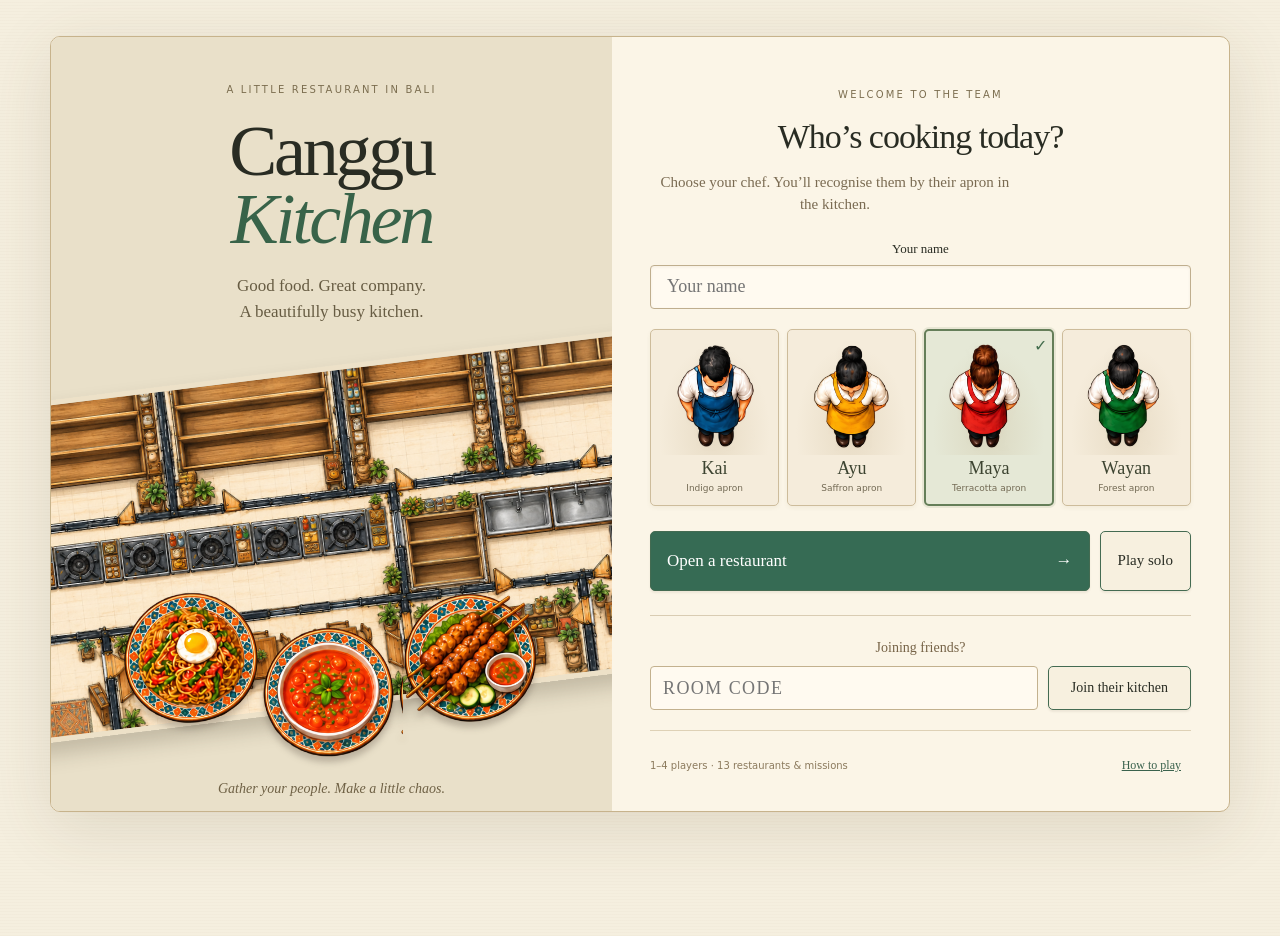
==== index.html @ b3bace04 "Fix meal feedback, mission rules, and readable iPad standing spaces" ====
<!doctype html>
<html lang="en">
<head>
<meta charset="utf-8">
<meta name="viewport" content="width=device-width, initial-scale=1, viewport-fit=cover, ">
<meta name="apple-mobile-web-app-capable" content="yes">
<meta name="apple-mobile-web-app-status-bar-style" content="black-translucent">
<meta name="theme-color" content="#1D2A44">
<title>Canggu Kitchen · Ink & Linen</title>
<link rel="preconnect" href="https://fonts.googleapis.com">
<link rel="preconnect" href="https://fonts.gstatic.com" crossorigin>

<link rel="icon" href="data:image/svg+xml,<svg xmlns='http://www.w3.org/2000/svg' viewBox='0 0 100 100'><text y='.9em' font-size='90'>🍳</text></svg>">
<style>
:root {
  --tile: #CFE6DE;
  --grout: #E8F4EF;
  --ink: #1D2A44;
  --ink-2: #4A5874;
  --paper: #FFFCF2;
  --counter: #F7FAF9;
  --steel: #A9BAC4;
  --heat: #FF5533;
  --ok: #1F9D63;
  --bad: #D93A3A;
  --lift: 0 3px 0 rgba(29, 42, 68, .22);
  color-scheme: light;
}
* { box-sizing: border-box; -webkit-tap-highlight-color: transparent; }
html, body { margin: 0; height: 100%; }
body {
  font-family: 'Fredoka', ui-rounded, 'SF Pro Rounded', system-ui, sans-serif;
  color: var(--ink);
  background-color: var(--tile);
  background-image:
    linear-gradient(var(--grout) 2px, transparent 2px),
    linear-gradient(90deg, var(--grout) 2px, transparent 2px);
  background-size: 56px 56px;
  -webkit-user-select: none; user-select: none;
  touch-action: manipulation;
  overscroll-behavior: none;
}
button { font: inherit; color: inherit; touch-action: manipulation; cursor: pointer; }
button:disabled { cursor: default; }
button:focus-visible, input:focus-visible { outline: 3px solid var(--heat); outline-offset: 2px; }
input { font: inherit; -webkit-user-select: text; user-select: text; }
h1, h2, h3 { margin: 0; font-weight: 600; }

/* ---------- shared ---------- */
.logo { font-size: clamp(44px, 8vw, 84px); font-weight: 700; letter-spacing: -.02em; line-height: 1; color: var(--ink); text-shadow: 0 4px 0 #fff; }
.logo span { color: var(--heat); }
.logo.small { font-size: 40px; }
.sub { color: var(--ink-2); margin: 8px 0 0; font-size: 18px; }
.card { background: var(--paper); border: 2.5px solid var(--ink); border-radius: 18px; box-shadow: 0 6px 0 var(--ink); padding: 24px; }
.btn { display: inline-flex; align-items: center; justify-content: center; gap: 8px; min-height: 48px; padding: 0 22px; border: 2.5px solid var(--ink); border-radius: 999px; background: var(--heat); color: #fff; font-weight: 600; font-size: 18px; box-shadow: var(--lift); }
.btn:active { transform: translateY(2px); box-shadow: none; }
.btn.big { min-height: 60px; font-size: 22px; padding: 0 30px; }
.btn.ghost { background: #fff; color: var(--ink); }
.btn:disabled { opacity: .45; }
.link { background: none; border: 0; color: var(--ink-2); text-decoration: underline; font-size: 17px; padding: 10px; }
.note { color: var(--ink-2); }
.dot { display: inline-block; width: 14px; height: 14px; border-radius: 50%; border: 2px solid var(--ink); vertical-align: -1px; margin-right: 8px; }

/* ---------- home & lobby ---------- */
.home, .lobby { max-width: 860px; margin: 0 auto; padding: 48px 20px; text-align: center; }
.homecard { margin-top: 28px; text-align: left; }
.fld { display: block; font-weight: 600; margin-bottom: 18px; font-size: 18px; }
.fld input { display: block; width: 100%; margin-top: 8px; font-size: 22px; padding: 12px 16px; border: 2.5px solid var(--ink); border-radius: 12px; background: #fff; }
.colors { display: flex; gap: 14px; margin-top: 8px; }
.cbtn { width: 52px; height: 52px; border-radius: 50%; border: 3px solid var(--ink); background: var(--c); box-shadow: var(--lift); }
.cbtn.on { outline: 4px solid var(--c); outline-offset: 4px; }
.split { display: grid; grid-template-columns: 1fr 1fr; gap: 24px; margin-top: 6px; }
.half { display: flex; flex-direction: column; gap: 12px; align-items: flex-start; padding: 18px; border-radius: 14px; background: var(--counter); border: 2px dashed var(--steel); }
.half p { margin: 0; color: var(--ink-2); }
.codein { width: 100%; font-size: 28px; letter-spacing: .08em; padding: 10px 14px; border: 2.5px solid var(--ink); border-radius: 12px; text-transform: uppercase; font-weight: 600; }
.lobby .card { margin-top: 20px; text-align: left; }
.lobby h2 { margin: 22px 0 10px; font-size: 22px; }
.roomcode { font-size: clamp(56px, 11vw, 96px); font-weight: 700; letter-spacing: .06em; text-align: center; color: var(--heat); line-height: 1.1; margin: 4px 0 6px; }
.plist { list-style: none; padding: 0; margin: 0; display: grid; gap: 8px; }
.plist li { display: flex; align-items: center; font-size: 22px; padding: 10px 14px; background: #fff; border: 2px solid var(--ink); border-radius: 12px; }
.plist em { margin-left: 10px; font-style: normal; color: var(--ink-2); font-size: 16px; }
.plist em.on { color: var(--ok); }
.plist em.off { color: var(--bad); }
h2 small, h2 .extra { font-size: 14px; font-weight: 500; color: var(--ink-2); margin-left: 6px; }
.plist .x { margin-left: auto; background: none; border: 0; font-size: 22px; padding: 4px 10px; }
.setrow { display: flex; align-items: center; gap: 14px; margin: 10px 0; flex-wrap: wrap; }
.setrow > span { width: 130px; font-weight: 600; }
.seg { display: inline-flex; border: 2.5px solid var(--ink); border-radius: 999px; overflow: hidden; background: #fff; flex-wrap: wrap; }
.seg button { border: 0; background: none; padding: 10px 16px; font-size: 17px; min-height: 44px; }
.seg button + button { border-left: 2px solid var(--ink); }
.seg button.on { background: var(--ink); color: #fff; }
.seg button:disabled { color: var(--ink); }
.seg button.on:disabled { color: #fff; }
.lobby .btn.big { margin-top: 24px; width: 100%; }
.lobbylinks { display: flex; justify-content: center; gap: 12px; margin-top: 10px; }

/* ---------- game layout ---------- */
.game { height: 100vh; height: 100dvh; display: flex; flex-direction: column; }
.bar { display: flex; align-items: center; gap: 14px; padding: 8px 14px; background: var(--ink); color: #fff; flex: none; }
.brand { font-weight: 700; font-size: 22px; white-space: nowrap; }
.brand span { color: var(--heat); }
.brand small { font-weight: 500; font-size: 14px; opacity: .7; margin-left: 6px; letter-spacing: .05em; }
.clock { font-size: 34px; font-weight: 700; font-variant-numeric: tabular-nums; min-width: 96px; text-align: center; background: var(--paper); color: var(--ink); border-radius: 10px; padding: 0 12px; line-height: 44px; }
.clock.hurry { background: var(--heat); color: #fff; }
.who { display: flex; gap: 8px; flex: 1; flex-wrap: wrap; }
.pchip { --p: 0; padding: 4px 12px 4px 10px; border-radius: 999px; font-weight: 600; font-size: 16px; background: linear-gradient(90deg, var(--c) calc(var(--p) * 100%), rgba(255,255,255,.14) 0); border: 2px solid var(--c); }
.net { font-size: 14px; }
.net.bad { background: var(--bad); padding: 4px 10px; border-radius: 8px; }
.menu-b { background: none; border: 2px solid rgba(255,255,255,.5); color: #fff; border-radius: 10px; width: 46px; height: 42px; font-size: 22px; }

.main { flex: 1; min-height: 0; display: grid; grid-template-columns: minmax(0, 1.5fr) minmax(330px, 1fr); gap: 12px; padding: 12px; }
.board { display: grid; grid-template-columns: 1fr 1fr 1fr; grid-template-rows: auto auto auto; gap: 10px; align-content: start; overflow: auto; }
.area { background: var(--counter); border: 2.5px solid var(--ink); border-radius: 14px; padding: 8px 10px 10px; box-shadow: var(--lift); min-width: 0; }
.area h3 { font-size: 16px; margin-bottom: 6px; color: var(--ink-2); font-weight: 600; }
.area h3 small { font-weight: 400; }
.area.active { background: #FFF1D6; border-color: var(--heat); }
.reception { grid-area: rec; }
.dining { grid-area: din; display: flex; flex-direction: column; }
.st1 { grid-area: st1; } .st2 { grid-area: st2; }
.stove { grid-area: stove; } .cupboard { grid-area: cup; }
.area.green { grid-area: green; } .area.sink { grid-area: sink; }
.board.scen-1 { grid-template-areas: "rec din din" "st1 din din" "st2 stove cup"; }
.board.scen-2 { grid-template-areas: "rec din din" "green din din" "st1 st2 stove" "cup cup stove"; }
.board.scen-3 { grid-template-areas: "rec din din" "green din din" "st1 st2 stove" "sink cup cup"; }

/* action spaces: the sand timers */
.spots { display: flex; flex-wrap: wrap; gap: 8px; }
.spot { --p: 0; position: relative; width: 58px; height: 58px; border-radius: 50%; border: 3px dashed var(--steel); background: #fff; display: grid; place-items: center; font-size: 24px; padding: 0; }
.spot:active { transform: scale(.94); }
.spot.taken { border: 3px solid var(--ink); background: conic-gradient(var(--c) calc(var(--p) * 360deg), color-mix(in srgb, var(--c) 25%, #fff) 0); }
.spot.taken .ini { position: relative; z-index: 1; width: 34px; height: 34px; border-radius: 50%; background: #fff; display: grid; place-items: center; font-weight: 700; font-size: 18px; color: var(--ink); }
.spot .sec { position: absolute; bottom: -4px; right: -6px; font-style: normal; font-size: 13px; font-weight: 700; background: var(--ink); color: #fff; border-radius: 8px; padding: 0 5px; min-width: 20px; }
.spot .sec:empty { display: none; }
.spot.taken.expired { background: color-mix(in srgb, var(--c) 30%, #fff); }
.spot.mine.expired { animation: nudge 1.4s ease-in-out infinite; }
@keyframes nudge { 50% { box-shadow: 0 0 0 6px color-mix(in srgb, var(--c) 45%, transparent); } }

.queue { display: flex; align-items: center; gap: 18px; margin-top: 10px; }
.queue p { margin: 0; font-size: 15px; color: var(--ink-2); }
.stack { width: 40px; height: 52px; border-radius: 6px; background: var(--heat); border: 2px solid var(--ink); box-shadow: calc(var(--n) * 2px) calc(var(--n) * 2px) 0 #fff, calc(var(--n) * 2px + 2px) calc(var(--n) * 2px + 2px) 0 var(--ink); flex: none; }

/* seats & order tickets */
.seats { display: grid; grid-template-columns: repeat(3, 1fr); gap: 8px; flex: 1; margin-bottom: 10px; }
.seat { min-height: 92px; border-radius: 8px; border: 2px dashed var(--steel); background: transparent; }
.seat.reserved { display: grid; place-items: center; color: var(--steel); font-weight: 600; background: repeating-linear-gradient(-45deg, transparent 0 8px, rgba(169,186,196,.18) 8px 16px); }
.seat.guest { border: 2px solid var(--ink); background: var(--paper); display: flex; flex-direction: column; align-items: flex-start; padding: 8px; text-align: left; box-shadow: var(--lift); }
.seat.guest.glow { border-color: var(--heat); box-shadow: 0 0 0 4px rgba(255,85,51,.35), var(--lift); }
.mt-e { font-size: 26px; line-height: 1; }
.mt-n { font-weight: 600; font-size: 15px; line-height: 1.15; margin: 3px 0 4px; }
.mt-r { display: flex; align-items: center; gap: 6px; flex-wrap: wrap; font-size: 15px; }
.pl { display: inline-grid; place-items: center; border-radius: 50%; border: 2px solid var(--ink); background: #fff; font-weight: 700; font-size: 11px; color: var(--ink); box-shadow: inset 0 0 0 3px #E4ECEF; flex: none; }
.pl-S { width: 22px; height: 22px; } .pl-M { width: 27px; height: 27px; } .pl-L { width: 32px; height: 32px; } .pl-XL { width: 37px; height: 37px; }
.pl.big.pl-S { width: 30px; height: 30px; } .pl.big.pl-M { width: 38px; height: 38px; } .pl.big.pl-L { width: 46px; height: 46px; } .pl.big.pl-XL { width: 54px; height: 54px; }
.pl.big { font-size: 14px; }
.pot { display: inline-flex; align-items: center; gap: 1px; font-size: 15px; }
.pot b { font-size: 15px; }

/* storage, stove, cupboard */
.ings { display: grid; grid-template-columns: repeat(3, 1fr); gap: 6px; margin-top: 8px; }
.ing { display: flex; align-items: center; justify-content: center; gap: 4px; min-height: 46px; border-radius: 10px; border: 2px solid var(--ink); background: #fff; font-size: 22px; padding: 0 4px; }
.ing b { font-size: 16px; }
.ing:disabled { opacity: .35; }
.ing.glow { background: #FFE2B8; box-shadow: var(--lift); }
.ing:active:not(:disabled) { transform: translateY(2px); }
.plates { display: flex; flex-wrap: wrap; gap: 6px; align-items: flex-end; }
.pbtn { display: flex; flex-direction: column; align-items: center; gap: 2px; background: none; border: 2px solid transparent; border-radius: 10px; padding: 4px 6px; }
.pbtn b { font-size: 14px; }
.pbtn:disabled { opacity: .35; }
.pbtn.glow { border-color: var(--heat); background: #FFE2B8; }

/* my kitchen */
.kitchen { display: flex; flex-direction: column; gap: 10px; min-height: 0; overflow: auto; }
.me { display: flex; gap: 12px; align-items: center; background: var(--ink); color: #fff; border-radius: 14px; padding: 10px 12px; flex: none; }
.glass { --p: 0; position: relative; width: 66px; height: 66px; border-radius: 50%; flex: none; border: 3px solid #fff; background: conic-gradient(var(--c) calc(var(--p) * 360deg), rgba(255,255,255,.12) 0); display: grid; place-items: center; }
.glass .hg { font-size: 28px; }
.glass .sec { position: absolute; bottom: -6px; right: -6px; font-style: normal; font-weight: 700; background: var(--heat); border-radius: 10px; padding: 0 6px; font-size: 15px; }
.glass .sec:empty { display: none; }
.glass.free, .glass.expired { background: var(--c); }
.prompt { flex: 1; display: flex; align-items: center; gap: 10px; }
.prompt p { margin: 0; font-size: 17px; line-height: 1.3; flex: 1; }
.prompt .btn { flex: none; }
.mytks { display: grid; grid-template-columns: repeat(auto-fill, minmax(190px, 1fr)); gap: 10px; }
.empty-k { margin: 0; padding: 16px; border: 2px dashed var(--ink-2); border-radius: 12px; color: var(--ink-2); background: rgba(255,255,255,.5); font-size: 17px; grid-column: 1 / -1; }
.ticket { position: relative; background: var(--paper); border: 2px solid var(--ink); border-radius: 4px 4px 10px 10px; padding: 12px 10px 10px; box-shadow: var(--lift); }
.ticket::before { content: ''; position: absolute; left: -2px; right: -2px; top: -2px; height: 8px; background: radial-gradient(circle at 6px 0, var(--tile) 5px, transparent 5.5px) 0 0 / 12px 8px repeat-x; }
.ticket.sel { border-color: var(--heat); box-shadow: 0 0 0 3px rgba(255,85,51,.4), var(--lift); }
.ticket.cookable { border-color: var(--heat); }
.tk-head { display: flex; align-items: center; gap: 6px; }
.tk-e { font-size: 28px; line-height: 1; }
.tk-n { font-weight: 600; font-size: 17px; line-height: 1.1; }
.tk-tag { margin-left: auto; font-size: 12px; background: var(--heat); color: #fff; border-radius: 6px; padding: 1px 6px; }
.tk-need { display: flex; align-items: center; gap: 8px; margin: 8px 0; padding-bottom: 8px; border-bottom: 2px dotted var(--steel); font-size: 18px; }
.tk-plate { display: flex; align-items: center; gap: 8px; min-height: 56px; }
.noplate { font-size: 14px; color: var(--ink-2); border: 2px dashed var(--steel); border-radius: 999px; padding: 6px 10px; }
.chips { display: flex; flex-wrap: wrap; gap: 4px; }
.chip { display: inline-grid; place-items: center; width: 38px; height: 38px; border-radius: 10px; border: 2px solid var(--ink); background: #fff; font-size: 20px; padding: 0; }
.chip.armed { background: var(--bad); border-color: var(--bad); animation: wiggle .4s ease-in-out infinite; }
@keyframes wiggle { 25% { transform: rotate(-8deg); } 75% { transform: rotate(8deg); } }
.tk-cook { display: flex; flex-wrap: wrap; align-items: center; gap: 8px; margin-top: 8px; }
.cells { display: inline-flex; gap: 3px; }
.cells i { width: 18px; height: 18px; border-radius: 4px; border: 2px solid var(--steel); background: #fff; }
.cells i.goal { border-color: var(--ink); }
.cells i.on { background: var(--heat); border-color: var(--ink); }
.cells i.over { background: var(--bad); }
.ct { font-size: 14px; color: var(--ink-2); }
.cookbtn { width: 100%; margin-top: 10px; min-height: 48px; }
.others { display: flex; flex-direction: column; gap: 8px; margin-top: auto; }
.other { border-left: 6px solid var(--c); background: rgba(255,255,255,.55); border-radius: 10px; padding: 8px 10px; }
.oname { font-weight: 600; font-size: 16px; margin-bottom: 6px; }
.oname small { font-weight: 400; color: var(--ink-2); }
.otks { display: flex; gap: 6px; overflow-x: auto; }
.otks .ticket { min-width: 150px; padding: 8px; transform: none; font-size: 90%; }
.otks .ticket .tk-plate { min-height: 36px; }
.otks .ticket .tk-e { font-size: 20px; }
.otks .ticket .tk-n { font-size: 14px; }
.otks .ticket .chip { width: 28px; height: 28px; font-size: 15px; }
.none { color: var(--ink-2); font-size: 14px; }

/* overlays */
.sheet { position: fixed; inset: 0; background: rgba(29,42,68,.55); display: grid; place-items: center; padding: 20px; z-index: 20; overflow: auto; }
.sheet .card { max-width: 760px; width: 100%; }
.sheet h2 { font-size: 28px; margin-bottom: 10px; }
.sheet p { font-size: 18px; line-height: 1.45; }
.readysheet { background: rgba(29,42,68,.35); place-items: end center; }
.readysheet .card { display: flex; flex-direction: column; align-items: flex-start; gap: 6px; }
.help ul { padding-left: 0; list-style: none; font-size: 17px; line-height: 1.45; }
.help li { margin: 8px 0; }
.menu { max-width: 380px !important; display: flex; flex-direction: column; gap: 10px; }
.results.won h2 { color: var(--ok); }
.results.lost h2 { color: var(--bad); }
.rgrid { display: grid; grid-template-columns: repeat(auto-fit, minmax(200px, 1fr)); gap: 12px; margin: 16px 0; }
.rcol { border-top: 6px solid var(--c); background: #fff; border-radius: 10px; padding: 10px; border-left: 2px solid var(--ink); border-right: 2px solid var(--ink); border-bottom: 2px solid var(--ink); }
.rcol h3 { font-size: 19px; display: flex; align-items: center; margin-bottom: 8px; }
.rcol h3 span { margin-left: auto; font-size: 16px; color: var(--ink-2); }
.rrow { display: flex; gap: 8px; align-items: center; padding: 6px 0; border-top: 1px dotted var(--steel); }
.rrow .re { font-size: 24px; }
.rrow div { flex: 1; display: flex; flex-direction: column; }
.rrow small { color: var(--ink-2); font-size: 13px; }
.rrow .mark { font-size: 22px; font-weight: 700; }
.rrow.ok .mark { color: var(--ok); }
.rrow.bad .mark { color: var(--bad); }
.acts { margin: 8px 0 0; font-size: 14px !important; color: var(--ink-2); }
.rbtns { display: flex; flex-wrap: wrap; gap: 10px; align-items: center; }
.countdown { position: fixed; inset: 0; display: none; place-items: center; font-size: 220px; font-weight: 700; color: #fff; text-shadow: 0 8px 0 var(--ink); background: rgba(255,85,51,.75); z-index: 30; pointer-events: none; }
.countdown.on { display: grid; }
.phase-ready .main, .phase-results .main { filter: saturate(.85); }

#toast { position: fixed; left: 50%; top: 70px; transform: translate(-50%, -20px); opacity: 0; background: var(--ink); color: #fff; padding: 12px 20px; border-radius: 14px; font-size: 18px; font-weight: 500; z-index: 50; transition: opacity .2s, transform .2s; pointer-events: none; max-width: 90vw; text-align: center; }
#toast.show { opacity: 1; transform: translate(-50%, 0); }
#toast.err { background: var(--bad); }

/* portrait iPad / phone */
@media (orientation: portrait), (max-width: 900px) {
  .game { height: auto; min-height: 100dvh; }
  .main { grid-template-columns: 1fr; }
  .kitchen { overflow: visible; }
  .split { grid-template-columns: 1fr; }
}
@media (max-width: 640px) {
  .board { grid-template-columns: 1fr 1fr; }
  .board.scen-1 { grid-template-areas: "rec st1" "din din" "st2 stove" "cup cup"; }
  .board.scen-2 { grid-template-areas: "rec green" "din din" "st1 st2" "stove cup"; }
  .board.scen-3 { grid-template-areas: "rec green" "din din" "st1 st2" "stove cup" "sink sink"; }
  .who { display: none; }
  .brand small { display: none; }
}
@media (prefers-reduced-motion: reduce) {
  .spot.mine.expired, .chip.armed { animation: none; }
  #toast { transition: none; }
}

/* ---------- kid-friendly helpers ---------- */
.hint { display: block; margin-top: 4px; color: #FFD27A; font-size: 15px; }
.ni { display: inline-block; position: relative; }
.ni.got::after { content: '✓'; position: absolute; right: -4px; bottom: -6px; font-size: 11px; font-weight: 700; color: #fff; background: var(--ok); border-radius: 50%; width: 14px; height: 14px; line-height: 14px; text-align: center; }
.pl.got { background: #DDF3E7; box-shadow: inset 0 0 0 3px #B5E2C9; }
.glass.go { animation: ready 1.2s ease-in-out infinite; }
@keyframes ready { 50% { box-shadow: 0 0 0 8px rgba(255,255,255,.35); } }
@media (prefers-reduced-motion: reduce) { .glass.go { animation: none; } }

/* Safari's tab bar leaves ~740 px in landscape: tighten the board */
@media (orientation: landscape) and (max-height: 780px) {
  .bar { padding: 6px 12px; }
  .clock { font-size: 30px; line-height: 40px; }
  .main { gap: 10px; padding: 8px 10px; }
  .board { gap: 8px; }
  .area { padding: 6px 8px 8px; }
  .area h3 { font-size: 15px; margin-bottom: 4px; }
  .spot { width: 52px; height: 52px; font-size: 21px; }
  .spot.taken .ini { width: 30px; height: 30px; font-size: 16px; }
  .ing { min-height: 40px; font-size: 20px; }
  .ings { margin-top: 6px; gap: 5px; }
  .seat { min-height: 84px; }
  .queue { margin-top: 6px; }
  .stack { width: 34px; height: 44px; }
  .glass { width: 58px; height: 58px; }
}

/* ---------- scenarios 2 & 3 ---------- */
.rc { display: flex; align-items: center; gap: 14px; flex-wrap: wrap; }
.rc .queue { margin-top: 0; }
.gh { display: flex; flex-direction: column; gap: 6px; }
.spices { display: grid; grid-template-columns: repeat(5, 1fr); gap: 4px; }
.ing.spice { min-height: 40px; font-size: 18px; flex-direction: column; gap: 0; padding: 2px; }
.ing.spice b { font-size: 13px; line-height: 1; }
.sink .plates { gap: 2px; }
.pl.dirtyp { background: #E9DCC4; box-shadow: inset 0 0 0 3px #CBB58F; }
.pbtn.dirty b { color: #8A6A35; }
.goalchip { display: flex; align-items: baseline; gap: 6px; background: rgba(255,255,255,.12); border-radius: 10px; padding: 4px 10px; font-size: 18px; white-space: nowrap; }
.goalchip b { font-size: 24px; }
.goalchip small { font-size: 14px; opacity: .8; }
.coin { font-size: 13px; font-weight: 600; margin-left: 4px; white-space: nowrap; }
.tk-head .coin { margin-left: auto; }
.tk-head .coin + .tk-tag { margin-left: 6px; }
.mt-e .coin { vertical-align: 4px; }
.ni.sp { margin-left: 2px; }
.chip.spc { background: #EEF7EA; }
.bin { margin-left: auto; background: #fff; border: 2px solid var(--ink-2); border-radius: 10px; min-width: 40px; height: 36px; font-size: 16px; padding: 0 8px; }
.bin.armed { background: var(--bad); border-color: var(--bad); color: #fff; font-size: 13px; font-weight: 600; }
.glasses { display: flex; gap: 8px; flex: none; }
.glasses.n2 .glass { width: 54px; height: 54px; }
.glasses.n2 .glass .hg { font-size: 22px; }
.scens { display: grid; gap: 8px; }
.scen { text-align: left; background: #fff; border: 2.5px solid var(--ink); border-radius: 12px; padding: 10px 14px; display: flex; flex-direction: column; gap: 2px; }
.scen b { font-size: 19px; font-weight: 600; }
.scen small { color: var(--ink-2); font-size: 15px; }
.scen.on { background: var(--ink); color: #fff; }
.scen.on small { color: #DCE3EE; }
.scen:disabled { color: var(--ink); }
.scen.on:disabled { color: #fff; }
.scen .won { color: var(--ok); }
.scen.on .won { color: #7EE2AE; }
.money { font-size: 17px !important; margin: 8px 0 0; }
@media (orientation: landscape) and (max-height: 780px) {
  .goalchip b { font-size: 20px; }
  .ing.spice { min-height: 36px; }
}

/* compact cards and area headers (fits Safari's landscape height with all rooms) */
.ahead { display: flex; align-items: center; justify-content: space-between; gap: 6px; margin-bottom: 6px; }
.ahead h3 { margin: 0; }
.ahead .spots { flex-wrap: nowrap; gap: 6px; }
.seat { min-height: 70px; }
.seat.guest { padding: 6px 7px; gap: 4px; }
.mt-top { display: flex; align-items: center; gap: 5px; width: 100%; min-width: 0; }
.mt-top .mt-e { font-size: 22px; flex: none; }
.mt-top .mt-n { margin: 0; font-size: 14px; line-height: 1.1; flex: 1; min-width: 0; }
.mt-top .coin { margin-left: auto; flex: none; }
.mt-r { gap: 4px; font-size: 13px; }
.mt-i { letter-spacing: -1px; }
.green .spices { margin-top: 0; }
.sink .plates { align-items: center; }
@media (orientation: landscape) and (max-height: 780px) {
  .ahead .spot { width: 46px; height: 46px; font-size: 19px; }
  .ahead .spot.taken .ini { width: 27px; height: 27px; font-size: 15px; }
  .seat { min-height: 66px; }
}

/* ---------- restaurants 4 & 5: van, storage 3, shifts ---------- */
.st3 { grid-area: st3; }
.area.van { grid-area: van; }
.board.scen-4 { grid-template-areas: "rec din din" "green din din" "st1 st2 stove" "sink cup cup"; }
.board.scen-5 { grid-template-areas: "rec din din" "green din din" "st1 st2 st3" "stove sink cup"; }
.st3 .ings { grid-template-columns: repeat(2, 1fr); }
.vanrow { display: flex; align-items: center; gap: 8px; flex-wrap: wrap; }
.vanbtn { display: flex; align-items: center; gap: 6px; border: 2.5px solid var(--ink); border-radius: 12px; background: #fff; padding: 4px 10px; font-size: 24px; box-shadow: var(--lift); min-height: 46px; }
.vanbtn span { display: flex; flex-direction: column; font-size: 15px; font-weight: 600; text-align: left; line-height: 1.1; }
.vanbtn small { font-weight: 400; font-size: 12px; color: var(--ink-2); }
.vanbtn:disabled { opacity: .45; }
.vanbtn:active:not(:disabled) { transform: translateY(2px); box-shadow: none; }
.vts { display: flex; gap: 4px; flex-wrap: wrap; }
.vt { --p: 0; position: relative; width: 34px; height: 34px; border-radius: 50%; border: 2px solid var(--ink); display: grid; place-items: center; background: conic-gradient(var(--c) calc(var(--p) * 360deg), color-mix(in srgb, var(--c) 25%, #fff) 0); }
.vt .ini { width: 22px; height: 22px; border-radius: 50%; background: #fff; display: grid; place-items: center; font-size: 12px; font-weight: 700; }
.vt .sec { position: absolute; bottom: -5px; right: -6px; font-style: normal; font-size: 11px; font-weight: 700; background: var(--ink); color: #fff; border-radius: 6px; padding: 0 3px; }
.vt .sec:empty { display: none; }
.shiftchip b { font-size: 20px; }
.shop { max-width: 640px !important; }
.shop h3 { font-size: 18px; margin: 14px 0 6px; }
.shoprow { display: flex; flex-wrap: wrap; gap: 8px; }
.sbtn { display: flex; flex-direction: column; align-items: center; min-width: 64px; min-height: 60px; justify-content: center; border: 2.5px solid var(--ink); border-radius: 12px; background: #fff; font-size: 26px; padding: 4px 8px; box-shadow: var(--lift); }
.sbtn small { font-size: 12px; color: var(--ink-2); }
.sbtn.on { background: #FFE2B8; border-color: var(--heat); }
.sbtn:active { transform: translateY(2px); box-shadow: none; }
.shoprooms { margin-top: 10px; font-size: 17px; display: flex; align-items: center; gap: 8px; flex-wrap: wrap; }
.tray { display: flex; align-items: center; gap: 6px; margin-top: 8px; min-height: 48px; }
.tray .slot { width: 40px; height: 40px; border: 2px dashed var(--steel); border-radius: 10px; display: grid; place-items: center; font-size: 22px; background: #fff; }
.shopsheet { z-index: 25; }
.shop > .btn.ghost { margin-top: 16px; }
@media (max-width: 640px) {
  .board.scen-4 { grid-template-areas: "rec green" "din din" "st1 st2" "stove cup" "sink sink"; }
  .board.scen-5 { grid-template-areas: "rec green" "din din" "st1 st2" "st3 stove" "sink cup"; }
}

.vanbar { display: flex; align-items: center; gap: 6px; padding: 3px 6px 3px 3px; border-radius: 12px; }
.vanbar.active { background: var(--heat); }
.vanbar .vanbtn { font-size: 22px; min-height: 40px; padding: 2px 8px; color: var(--ink); }
.vanbar .vanbtn span { font-size: 14px; }
.vanbar .vt { border-color: #fff; }
.vanbar .vt .ini { color: var(--ink); }
.st3 .ahead h3 { white-space: nowrap; }

/* tighter guest cards and plates so restaurants 4 & 5 fit Safari's landscape height */
.mt-top .mt-n { font-size: 13px; display: -webkit-box; -webkit-line-clamp: 2; -webkit-box-orient: vertical; overflow: hidden; }
.mt-r { font-size: 12px; flex-wrap: nowrap; }
.mt-i { letter-spacing: -2px; white-space: nowrap; overflow: hidden; min-width: 0; flex: 1; }
.mt-r .pl { width: 22px; height: 22px; font-size: 10px; }
.board.scen-4 .cupboard .pl.big.pl-S, .board.scen-5 .cupboard .pl.big.pl-S, .board.scen-6 .cupboard .pl.big.pl-S, .board.scen-7 .cupboard .pl.big.pl-S, .board.scen-8 .cupboard .pl.big.pl-S { width: 26px; height: 26px; }
.board.scen-4 .cupboard .pl.big.pl-M, .board.scen-5 .cupboard .pl.big.pl-M, .board.scen-6 .cupboard .pl.big.pl-M, .board.scen-7 .cupboard .pl.big.pl-M, .board.scen-8 .cupboard .pl.big.pl-M { width: 31px; height: 31px; }
.board.scen-4 .cupboard .pl.big.pl-L, .board.scen-5 .cupboard .pl.big.pl-L, .board.scen-6 .cupboard .pl.big.pl-L, .board.scen-7 .cupboard .pl.big.pl-L, .board.scen-8 .cupboard .pl.big.pl-L { width: 36px; height: 36px; }
.board.scen-4 .cupboard .pl.big.pl-XL, .board.scen-5 .cupboard .pl.big.pl-XL, .board.scen-6 .cupboard .pl.big.pl-XL, .board.scen-7 .cupboard .pl.big.pl-XL, .board.scen-8 .cupboard .pl.big.pl-XL { width: 41px; height: 41px; }
.board.scen-5 .stove .spots, .board.scen-6 .stove .spots, .board.scen-7 .stove .spots, .board.scen-8 .stove .spots { gap: 5px; }
@media (orientation: landscape) and (max-height: 780px) {
  .board.scen-5 .stove .spot, .board.scen-6 .stove .spot, .board.scen-7 .stove .spot, .board.scen-8 .stove .spot { width: 46px; height: 46px; font-size: 19px; }
  .seat { min-height: 60px; }
}
.seats { grid-template-columns: repeat(3, minmax(0, 1fr)); }
.seat { min-width: 0; overflow: hidden; }
.mt-r { flex-wrap: wrap; row-gap: 2px; }
.mt-i { white-space: normal; overflow: visible; flex: 0 1 auto; letter-spacing: -1px; }
.mt-r .pot { flex: none; }
@media (orientation: landscape) and (max-height: 720px) {
  .bar { padding: 4px 10px; }
  .main { padding: 6px 8px; gap: 8px; }
  .board { gap: 6px; }
  .area { padding: 5px 7px 6px; }
  .area h3 { font-size: 14px; }
  .spot, .ahead .spot, .board.scen-5 .stove .spot, .board.scen-6 .stove .spot, .board.scen-7 .stove .spot, .board.scen-8 .stove .spot { width: 42px; height: 42px; font-size: 18px; }
  .spot.taken .ini, .ahead .spot.taken .ini { width: 26px; height: 26px; font-size: 14px; }
  .ing { min-height: 34px; }
  .ing.spice { min-height: 32px; }
  .pbtn { padding: 2px 4px; }
}

/* ---------- restaurants 6-8 and missions ---------- */
.board.scen-6, .board.scen-7, .board.scen-8 { grid-template-areas: "rec din din" "green din din" "st1 st2 st3" "stove sink cup"; }
@media (max-width: 640px) {
  .board.scen-6, .board.scen-7, .board.scen-8 { grid-template-areas: "rec green" "din din" "st1 st2" "st3 stove" "sink cup"; }
}
.bar .brand small { margin-left: 0; font-size: 13px; }
.goalnote { font-size: 17px; color: var(--ink); background: #FFF1D6; border-radius: 10px; padding: 8px 12px; }
.officebar { gap: 4px; flex-direction: column; padding: 2px 4px; }
.officebar small { font-size: 11px; line-height: 1; opacity: .85; }
.officebar .spot { width: 40px; height: 40px; font-size: 18px; border-color: rgba(255,255,255,.7); }
.officebar .spot.taken .ini { width: 24px; height: 24px; font-size: 13px; }
.tempbar { display: flex; align-items: center; gap: 4px; font-size: 18px; }
.vt.tempw { --c: #F2F2F2; border-color: #fff; background: conic-gradient(#BFC7CF calc(var(--p) * 360deg), #F7F7F7 0); }
.vt.strike, .glass.strike { display: grid; place-items: center; font-size: 18px; background: #5B6478 !important; }
.glass.strike { font-size: 26px; border-color: #8C95A6; }
.spot.tempw .ini { box-shadow: inset 0 0 0 2px #BFC7CF; }
.spot.broken { display: grid; place-items: center; border: 3px dashed var(--bad); background: #FCE3E3; cursor: not-allowed; }
.area.locked { position: relative; }
.area.locked .ings { opacity: .35; }
.lockmsg { position: absolute; left: 8px; right: 8px; bottom: 10px; text-align: center; font-size: 13px; font-weight: 600; background: var(--ink); color: #fff; border-radius: 8px; padding: 4px 6px; }
.vipband { margin: -6px -4px 6px; padding: 3px 8px; border-radius: 6px; background: #3B2E6E; color: #FFE7A3; font-size: 13px; font-weight: 600; display: flex; align-items: center; gap: 4px; }
.vipband .coin { margin-left: auto; color: #FFE7A3; }
.ticket.vipt { border-color: #3B2E6E; }
.ticket.served { opacity: .72; background: #EEF4F1; }
.shelf { grid-column: 1 / -1; display: flex; flex-wrap: wrap; align-items: center; gap: 6px; padding: 6px 8px; background: #EEF4F1; border: 2px solid var(--ok); border-radius: 10px; }
.shelf .shl { font-size: 14px; font-weight: 600; color: var(--ok); margin-right: 2px; }
.shchip { display: inline-flex; align-items: center; gap: 3px; min-height: 40px; padding: 2px 8px; font-size: 22px; background: #fff; border: 2px solid var(--ink); border-radius: 10px; }
.shchip small { font-size: 12px; color: var(--ink-2); }
.shchip.serve { border-color: var(--heat); box-shadow: 0 0 0 3px rgba(255,85,51,.25); }
.shchip.warn small { color: var(--bad); font-weight: 600; }
.parkbtn { margin-left: auto; flex: none; min-height: 36px; padding: 2px 10px; font-size: 15px; font-weight: 600; color: var(--ok); background: #fff; border: 2px solid var(--ok); border-radius: 18px; }
.parkbtn.armed { color: #fff; background: var(--bad); border-color: var(--bad); }
.tk-cook .cells, .tk-cook .ct { position: relative; z-index: 0; }
.parkbtn, .tk-cook .bin { position: relative; z-index: 1; }
.parkbtn + .bin { margin-left: 6px; }
.peekcard { max-width: 300px; }
.tk-tag.srv { background: var(--ok); }
.seat.vipseat { border-color: #3B2E6E; background: #F4F0FF; }
.mt-r.vipr { gap: 4px; }
.mt-r .plus { font-weight: 700; color: var(--ink-2); }
.seat.throwable { border-color: var(--bad); }
.seat.picked { background: #FCE3E3; border-color: var(--bad); box-shadow: 0 0 0 3px rgba(217,58,58,.35); position: relative; }
.outtag { position: absolute; top: 4px; right: 4px; background: var(--bad); color: #fff; font-size: 12px; font-weight: 700; border-radius: 6px; padding: 1px 6px; }
.olist { display: grid; gap: 8px; }
.obtn { text-align: left; display: flex; flex-direction: column; gap: 2px; background: #fff; border: 2.5px solid var(--ink); border-radius: 12px; padding: 10px 14px; box-shadow: var(--lift); }
.obtn b { font-size: 17px; font-weight: 600; }
.obtn small { color: var(--ink-2); font-size: 14px; }
.obtn:disabled { opacity: .45; }
.checks { list-style: none; padding: 0; margin: 8px 0; display: grid; gap: 4px; font-size: 17px; }
.checks li { display: flex; align-items: center; gap: 8px; }
.checks small { color: var(--ink-2); }
.checks .mark { font-weight: 700; width: 20px; }
.checks .ok .mark { color: var(--ok); } .checks .bad .mark { color: var(--bad); }
.money.bad { color: var(--bad); }
.prompt .btn + .btn { margin-left: 6px; }

.bar.crowded .who { display: none; }
.bar.crowded { gap: 10px; }
.ostrike { font-size: 13px; color: var(--bad); font-weight: 600; }
.bar .goalchip { padding: 3px 8px; }
.officebar { flex-direction: row; gap: 4px; }
.officebar small { font-size: 12px; }
.tempbar .vt, .vanbar .vt { width: 30px; height: 30px; }
.tempbar .vt .ini, .vanbar .vt .ini { width: 20px; height: 20px; font-size: 11px; }
@media (orientation: landscape) and (max-width: 1100px) {
  .main { grid-template-columns: minmax(0, 1.6fr) minmax(300px, 1fr); padding: 6px 8px; gap: 8px; }
  .board { gap: 6px; }
  .area { padding: 5px 7px 6px; }
  .area h3 { font-size: 14px; }
  .spot, .ahead .spot, .board.scen-5 .stove .spot, .board.scen-6 .stove .spot, .board.scen-7 .stove .spot, .board.scen-8 .stove .spot { width: 42px; height: 42px; font-size: 18px; }
  .spot.taken .ini, .ahead .spot.taken .ini { width: 26px; height: 26px; font-size: 14px; }
  .ing { min-height: 34px; }
  .ing.spice { min-height: 32px; }
  .seat { min-height: 56px; }
}
.board:is(.scen-4, .scen-5, .scen-6, .scen-7, .scen-8) .cupboard .plates { flex-wrap: nowrap; gap: 0; justify-content: space-between; }
.board:is(.scen-4, .scen-5, .scen-6, .scen-7, .scen-8) .cupboard .pbtn { padding: 2px 3px; }
.board:is(.scen-4, .scen-5, .scen-6, .scen-7, .scen-8) .cupboard .pl.big.pl-S { width: 24px; height: 24px; }
.board:is(.scen-4, .scen-5, .scen-6, .scen-7, .scen-8) .cupboard .pl.big.pl-M { width: 29px; height: 29px; }
.board:is(.scen-4, .scen-5, .scen-6, .scen-7, .scen-8) .cupboard .pl.big.pl-L { width: 34px; height: 34px; }
.board:is(.scen-4, .scen-5, .scen-6, .scen-7, .scen-8) .cupboard .pl.big.pl-XL { width: 39px; height: 39px; }

/* ---------- team panel & activity feed ---------- */
.kitchen { overflow: hidden; }
.kitchen .mytks { flex: 1 1 auto; min-height: 120px; overflow-y: auto; align-content: start; padding-bottom: 6px; }
.team { display: flex; flex-direction: column; gap: 6px; flex: none; }
.mate { background: #fff; border: 2px solid var(--ink); border-left: 8px solid var(--c); border-radius: 12px; padding: 6px 10px; cursor: pointer; }
.mtop { display: flex; align-items: center; gap: 8px; min-width: 0; }
.mtop b { font-size: 16px; font-weight: 600; flex: none; }
.mtimers { display: flex; gap: 4px; flex: none; }
.mtt { --p: 0; position: relative; width: 30px; height: 30px; border-radius: 50%; border: 2px solid var(--ink); display: grid; place-items: center; background: conic-gradient(var(--c) calc(var(--p) * 360deg), color-mix(in srgb, var(--c) 18%, #fff) 0); }
.mtt .mi { font-size: 14px; background: #fff; border-radius: 50%; width: 20px; height: 20px; display: grid; place-items: center; }
.mtt .sec { position: absolute; bottom: -5px; right: -7px; font-style: normal; font-size: 10px; font-weight: 700; background: var(--ink); color: #fff; border-radius: 6px; padding: 0 3px; }
.mtt .sec:empty { display: none; }
.mtt.idle { background: #fff; border-style: dashed; color: var(--steel); }
.mtt.strike { background: #5B6478; font-size: 14px; }
.doing { font-size: 14px; color: var(--ink-2); white-space: nowrap; overflow: hidden; text-overflow: ellipsis; min-width: 0; flex: 1; }
.chev { color: var(--ink-2); flex: none; }
.msum { display: flex; flex-wrap: wrap; gap: 6px; margin-top: 4px; }
.ts { display: inline-flex; align-items: center; gap: 3px; font-size: 18px; background: var(--paper); border: 1.5px solid var(--steel); border-radius: 8px; padding: 1px 6px; }
.ts small { font-size: 12px; color: var(--ink-2); }
.ts.srv { background: #E3F4EA; border-color: var(--ok); }
.mate .otks { margin-top: 6px; }
.feed { list-style: none; margin: 0; padding: 0; display: flex; flex-direction: column; gap: 2px; flex: none; font-size: 13px; }
.feed li { border-left: 4px solid var(--c); padding: 1px 0 1px 6px; color: var(--ink-2); white-space: nowrap; overflow: hidden; text-overflow: ellipsis; }
.feed li:first-child { color: var(--ink); font-size: 14px; }
.feed li:nth-child(n+3) { opacity: .65; }
.btn.warn { background: var(--bad); color: #fff; font-size: 15px; }

/* ---------- score tables ---------- */
.scorecard { max-width: 860px !important; }
.score { width: 100%; border-collapse: collapse; margin: 10px 0 6px; font-size: 16px; }
.score th { font-size: 13px; font-weight: 500; color: var(--ink-2); text-align: right; padding: 4px 6px; white-space: nowrap; }
.score td { text-align: right; padding: 6px; border-top: 1px solid #E5E0D2; white-space: nowrap; }
.score td.who, .score th:first-child { text-align: left; font-weight: 600; }
.score .pos { color: var(--ok); font-weight: 600; }
.score .neg, .neg { color: var(--bad); font-weight: 600; }
.score .zero { color: #C4C9D2; }
.score td.net { font-size: 18px; }
.score tr.top td.who::after { content: ' 🏅'; }
.sec-h { font-size: 18px; margin: 14px 0 0; }
.shiftline .money { margin: 4px 0; }
.gcols { display: grid; grid-template-columns: repeat(auto-fit, minmax(220px, 1fr)); gap: 10px; margin: 10px 0; }
.gcol { background: #fff; border: 2px solid var(--ink); border-top: 6px solid var(--c); border-radius: 10px; padding: 8px 10px; }
.gcol h3 { font-size: 17px; margin-bottom: 4px; display: flex; align-items: center; }
.glist { list-style: none; padding: 0; margin: 0; font-size: 14px; display: grid; gap: 3px; }
.glist li small { display: block; color: var(--ink-2); font-size: 12px; }
.glist li.ok { color: var(--ink); }
.glist li.bad { color: #7A2B2B; }
.gshift { font-size: 12px; color: var(--ink-2); margin-top: 6px; text-transform: none; font-weight: 600; }
@media (orientation: portrait), (max-width: 900px) {
  .kitchen { overflow: visible; }
  .kitchen .mytks { overflow: visible; }
}

/* team dock: compact rows under your own tickets */
.teamdock { flex: none; display: flex; flex-direction: column; gap: 4px; border-top: 2px dashed rgba(29,42,68,.25); padding-top: 6px; }
.team { gap: 4px; }
.mate { display: flex; align-items: center; gap: 8px; padding: 3px 8px; min-height: 40px; border-width: 1.5px; border-left-width: 7px; }
.mate b { font-size: 15px; font-weight: 600; flex: none; }
.mate .msum { margin: 0; flex: none; gap: 3px; flex-wrap: nowrap; }
.mate .ts { font-size: 17px; padding: 0 4px; }
.mate .doing { font-size: 13px; }
.feed { font-size: 12px; }
.feed li:first-child { font-size: 13px; }
.matecard { border-top: 8px solid var(--c) !important; }
.matecard .mytks { margin: 10px 0; overflow: visible; }

/* ---------- solo campaign ---------- */
.solocard { display: flex; align-items: center; gap: 20px; margin-top: 16px; }
.solocard h2 { margin-bottom: 4px; }
.solocard p { margin: 0; color: var(--ink-2); }
.solocard .btn { flex: none; }
.cprog { height: 14px; border: 2px solid var(--ink); border-radius: 999px; background: #fff; overflow: hidden; margin: 10px 0 4px; }
.cprog div { height: 100%; background: var(--ok); }
.cgrid { display: grid; grid-template-columns: repeat(auto-fill, minmax(190px, 1fr)); gap: 8px; }
.ccard { position: relative; text-align: left; background: #fff; border: 2.5px solid var(--ink); border-radius: 12px; padding: 10px 12px 10px 44px; display: flex; flex-direction: column; gap: 2px; min-height: 76px; box-shadow: var(--lift); }
.ccard b { font-size: 16px; font-weight: 600; }
.ccard small { font-size: 13px; color: var(--ink-2); line-height: 1.25; }
.ccard .cst { position: absolute; left: 10px; top: 10px; width: 26px; height: 26px; border-radius: 50%; display: grid; place-items: center; font-size: 14px; font-weight: 700; background: var(--tile); }
.ccard.won .cst { background: var(--ok); color: #fff; }
.ccard.on { background: var(--ink); color: #fff; }
.ccard.on small { color: #DCE3EE; }
.ccard.locked { opacity: .5; box-shadow: none; }
.ccard:disabled { color: var(--ink); cursor: default; }
@media (max-width: 640px) { .solocard { flex-direction: column; align-items: flex-start; } }
.resumebtn { width: 100%; margin: 6px 0 14px; }

/* two-chef rules */
.duonote { background: #E9F3FF; border-radius: 10px; padding: 8px 12px; color: var(--ink); }
.badge { font-size: 13px; font-weight: 600; background: var(--heat); color: #fff; border-radius: 8px; padding: 2px 8px; vertical-align: middle; }
.forpartner { grid-column: 1 / -1; border: 2px dashed var(--heat); border-radius: 12px; padding: 6px; background: #FFF5E8; }
.fpband { font-size: 14px; font-weight: 600; margin: 0 0 6px 4px; display: flex; align-items: center; gap: 8px; }
.fpband .link { padding: 0; font-size: 13px; }
.forpartner .ticket { max-width: 260px; }
.helpwrap { display: flex; flex-direction: column; gap: 6px; }
.helpwrap .btn { min-height: 42px; font-size: 15px; }
.tempbar small { font-size: 11px; opacity: .85; margin-right: 2px; }
@media (max-width: 1100px) {
  .bar.crowded { gap: 6px; padding: 4px 8px; }
  .bar.crowded .tempbar small, .bar.crowded .officebar small, .bar.crowded .brand { display: none; }
  .bar.crowded .clock { min-width: 80px; font-size: 28px; padding: 0 8px; }
  .bar.crowded .goalchip small { font-size: 12px; }
  .bar.crowded .vanbtn span small { display: none; }
}

</style>
<link rel="stylesheet" href="design.css?v=20261027-rules">
<link rel="stylesheet" href="reference.css?v=20261027-rules">
</head>
<body>
<div id="app"></div>
<script>
"use strict";var mqtt=(()=>{var So=Object.defineProperty;var dy=Object.getOwnPropertyDescriptor;var hy=Object.getOwnPropertyNames;var py=Object.prototype.hasOwnProperty;var $e=(t,e)=>()=>(t&&(e=t(t=0)),e);var H=(t,e)=>()=>(e||t((e={exports:{}}).exports,e),e.exports),Tr=(t,e)=>{for(var r in e)So(t,r,{get:e[r],enumerable:!0})},gy=(t,e,r,n)=>{if(e&&typeof e=="object"||typeof e=="function")for(let i of hy(e))!py.call(t,i)&&i!==r&&So(t,i,{get:()=>e[i],enumerable:!(n=dy(e,i))||n.enumerable});return t};var ge=t=>gy(So({},"__esModule",{value:!0}),t);var x=$e(()=>{});function Io(t){throw new Error("Node.js process "+t+" is not supported by JSPM core outside of Node.js")}function yy(){!Pr||!ir||(Pr=!1,ir.length?vt=ir.concat(vt):oi=-1,vt.length&&Yu())}function Yu(){if(!Pr){var t=setTimeout(yy,0);Pr=!0;for(var e=vt.length;e;){for(ir=vt,vt=[];++oi<e;)ir&&ir[oi].run();oi=-1,e=vt.length}ir=null,Pr=!1,clearTimeout(t)}}function by(t){var e=new Array(arguments.length-1);if(arguments.length>1)for(var r=1;r<arguments.length;r++)e[r-1]=arguments[r];vt.push(new Ju(t,e)),vt.length===1&&!Pr&&setTimeout(Yu,0)}function Ju(t,e){this.fun=t,this.array=e}function qe(){}function gl(t){Io("_linkedBinding")}function _l(t){Io("dlopen")}function wl(){return[]}function vl(){return[]}function Rl(t,e){if(!t)throw new Error(e||"assertion error")}function Bl(){return!1}function Jl(){return Dt.now()/1e3}function si(t){var e=Math.floor((Date.now()-Dt.now())*.001),r=Dt.now()*.001,n=Math.floor(r)+e,i=Math.floor(r%1*1e9);return t&&(n=n-t[0],i=i-t[1],i<0&&(n--,i+=Ao)),[n,i]}function St(){return xo}function lc(t){return[]}var vt,Pr,ir,oi,Xu,Zu,el,tl,rl,nl,il,ol,sl,al,ul,ll,cl,fl,dl,hl,pl,yl,bl,ml,Sl,El,ai,Al,Il,xl,Tl,Pl,Ol,kl,Cl,Ml,Nl,Ll,ql,Dl,Ul,Fl,jl,$l,Wl,Vl,Hl,zl,Gl,Ql,Kl,Yl,Dt,Eo,Ao,Xl,Zl,ec,tc,rc,nc,ic,oc,sc,ac,uc,xo,To=$e(()=>{x();P();T();vt=[],Pr=!1,oi=-1;Ju.prototype.run=function(){this.fun.apply(null,this.array)};Xu="browser",Zu="x64",el="browser",tl={PATH:"/usr/bin",LANG:typeof navigator<"u"?navigator.language+".UTF-8":void 0,PWD:"/",HOME:"/home",TMP:"/tmp"},rl=["/usr/bin/node"],nl=[],il="v16.8.0",ol={},sl=function(t,e){console.warn((e?e+": ":"")+t)},al=function(t){Io("binding")},ul=function(t){return 0},ll=function(){return"/"},cl=function(t){},fl={name:"node",sourceUrl:"",headersUrl:"",libUrl:""};dl=!0,hl=qe,pl=[];yl={},bl=!1,ml={};Sl=qe,El=qe,ai=function(){return{}},Al=ai,Il=ai,xl=qe,Tl=qe,Pl=qe,Ol={};kl={inspector:!1,debug:!1,uv:!1,ipv6:!1,tls_alpn:!1,tls_sni:!1,tls_ocsp:!1,tls:!1,cached_builtins:!0},Cl=qe,Ml=qe;Nl=qe,Ll=qe,ql=qe,Dl=qe,Ul=qe,Fl=void 0,jl=void 0,$l=void 0,Wl=qe,Vl=2,Hl=1,zl="/bin/usr/node",Gl=9229,Ql="node",Kl=[],Yl=qe,Dt={now:typeof performance<"u"?performance.now.bind(performance):void 0,timing:typeof performance<"u"?performance.timing:void 0};Dt.now===void 0&&(Eo=Date.now(),Dt.timing&&Dt.timing.navigationStart&&(Eo=Dt.timing.navigationStart),Dt.now=()=>Date.now()-Eo);Ao=1e9;si.bigint=function(t){var e=si(t);return typeof BigInt>"u"?e[0]*Ao+e[1]:BigInt(e[0]*Ao)+BigInt(e[1])};Xl=10,Zl={},ec=0;tc=St,rc=St,nc=St,ic=St,oc=St,sc=qe,ac=St,uc=St;xo={version:il,versions:ol,arch:Zu,platform:el,browser:dl,release:fl,_rawDebug:hl,moduleLoadList:pl,binding:al,_linkedBinding:gl,_events:Zl,_eventsCount:ec,_maxListeners:Xl,on:St,addListener:tc,once:rc,off:nc,removeListener:ic,removeAllListeners:oc,emit:sc,prependListener:ac,prependOnceListener:uc,listeners:lc,domain:yl,_exiting:bl,config:ml,dlopen:_l,uptime:Jl,_getActiveRequests:wl,_getActiveHandles:vl,reallyExit:Sl,_kill:El,cpuUsage:ai,resourceUsage:Al,memoryUsage:Il,kill:xl,exit:Tl,openStdin:Pl,allowedNodeEnvironmentFlags:Ol,assert:Rl,features:kl,_fatalExceptions:Cl,setUncaughtExceptionCaptureCallback:Ml,hasUncaughtExceptionCaptureCallback:Bl,emitWarning:sl,nextTick:by,_tickCallback:Nl,_debugProcess:Ll,_debugEnd:ql,_startProfilerIdleNotifier:Dl,_stopProfilerIdleNotifier:Ul,stdout:Fl,stdin:$l,stderr:jl,abort:Wl,umask:ul,chdir:cl,cwd:ll,env:tl,title:Xu,argv:rl,execArgv:nl,pid:Vl,ppid:Hl,execPath:zl,debugPort:Gl,hrtime:si,argv0:Ql,_preload_modules:Kl,setSourceMapsEnabled:Yl}});var L={};Tr(L,{_debugEnd:()=>ql,_debugProcess:()=>Ll,_events:()=>Zl,_eventsCount:()=>ec,_exiting:()=>bl,_fatalExceptions:()=>Cl,_getActiveHandles:()=>vl,_getActiveRequests:()=>wl,_kill:()=>El,_linkedBinding:()=>gl,_maxListeners:()=>Xl,_preload_modules:()=>Kl,_rawDebug:()=>hl,_startProfilerIdleNotifier:()=>Dl,_stopProfilerIdleNotifier:()=>Ul,_tickCallback:()=>Nl,abort:()=>Wl,addListener:()=>tc,allowedNodeEnvironmentFlags:()=>Ol,arch:()=>Zu,argv:()=>rl,argv0:()=>Ql,assert:()=>Rl,binding:()=>al,browser:()=>dl,chdir:()=>cl,config:()=>ml,cpuUsage:()=>ai,cwd:()=>ll,debugPort:()=>Gl,default:()=>_y,dlopen:()=>_l,domain:()=>yl,emit:()=>sc,emitWarning:()=>sl,env:()=>tl,execArgv:()=>nl,execPath:()=>zl,exit:()=>Tl,features:()=>kl,hasUncaughtExceptionCaptureCallback:()=>Bl,hrtime:()=>si,kill:()=>xl,listeners:()=>lc,memoryUsage:()=>Il,moduleLoadList:()=>pl,nextTick:()=>cc,off:()=>nc,on:()=>St,once:()=>rc,openStdin:()=>Pl,pid:()=>Vl,platform:()=>el,ppid:()=>Hl,prependListener:()=>ac,prependOnceListener:()=>uc,reallyExit:()=>Sl,release:()=>fl,removeAllListeners:()=>oc,removeListener:()=>ic,resourceUsage:()=>Al,setSourceMapsEnabled:()=>Yl,setUncaughtExceptionCaptureCallback:()=>Ml,stderr:()=>jl,stdin:()=>$l,stdout:()=>Fl,title:()=>Xu,umask:()=>ul,uptime:()=>Jl,version:()=>il,versions:()=>ol});function cc(t,...e){my(()=>t(...e))}var my,_y,Et=$e(()=>{x();P();T();To();To();my=typeof queueMicrotask=="function"?queueMicrotask:t=>setTimeout(t,0);_y={...xo,nextTick:cc}});var T=$e(()=>{Et()});function wy(){if(fc)return sn;fc=!0,sn.byteLength=u,sn.toByteArray=f,sn.fromByteArray=_;for(var t=[],e=[],r=typeof Uint8Array<"u"?Uint8Array:Array,n="ABCDEFGHIJKLMNOPQRSTUVWXYZabcdefghijklmnopqrstuvwxyz0123456789+/",i=0,s=n.length;i<s;++i)t[i]=n[i],e[n.charCodeAt(i)]=i;e[45]=62,e[95]=63;function o(y){var I=y.length;if(I%4>0)throw new Error("Invalid string. Length must be a multiple of 4");var S=y.indexOf("=");S===-1&&(S=I);var b=S===I?0:4-S%4;return[S,b]}function u(y){var I=o(y),S=I[0],b=I[1];return(S+b)*3/4-b}function c(y,I,S){return(I+S)*3/4-S}function f(y){var I,S=o(y),b=S[0],m=S[1],w=new r(c(y,b,m)),R=0,A=m>0?b-4:b,g;for(g=0;g<A;g+=4)I=e[y.charCodeAt(g)]<<18|e[y.charCodeAt(g+1)]<<12|e[y.charCodeAt(g+2)]<<6|e[y.charCodeAt(g+3)],w[R++]=I>>16&255,w[R++]=I>>8&255,w[R++]=I&255;return m===2&&(I=e[y.charCodeAt(g)]<<2|e[y.charCodeAt(g+1)]>>4,w[R++]=I&255),m===1&&(I=e[y.charCodeAt(g)]<<10|e[y.charCodeAt(g+1)]<<4|e[y.charCodeAt(g+2)]>>2,w[R++]=I>>8&255,w[R++]=I&255),w}function d(y){return t[y>>18&63]+t[y>>12&63]+t[y>>6&63]+t[y&63]}function h(y,I,S){for(var b,m=[],w=I;w<S;w+=3)b=(y[w]<<16&16711680)+(y[w+1]<<8&65280)+(y[w+2]&255),m.push(d(b));return m.join("")}function _(y){for(var I,S=y.length,b=S%3,m=[],w=16383,R=0,A=S-b;R<A;R+=w)m.push(h(y,R,R+w>A?A:R+w));return b===1?(I=y[S-1],m.push(t[I>>2]+t[I<<4&63]+"==")):b===2&&(I=(y[S-2]<<8)+y[S-1],m.push(t[I>>10]+t[I>>4&63]+t[I<<2&63]+"=")),m.join("")}return sn}function vy(){if(dc)return ui;dc=!0;return ui.read=function(t,e,r,n,i){var s,o,u=i*8-n-1,c=(1<<u)-1,f=c>>1,d=-7,h=r?i-1:0,_=r?-1:1,y=t[e+h];for(h+=_,s=y&(1<<-d)-1,y>>=-d,d+=u;d>0;s=s*256+t[e+h],h+=_,d-=8);for(o=s&(1<<-d)-1,s>>=-d,d+=n;d>0;o=o*256+t[e+h],h+=_,d-=8);if(s===0)s=1-f;else{if(s===c)return o?NaN:(y?-1:1)*(1/0);o=o+Math.pow(2,n),s=s-f}return(y?-1:1)*o*Math.pow(2,s-n)},ui.write=function(t,e,r,n,i,s){var o,u,c,f=s*8-i-1,d=(1<<f)-1,h=d>>1,_=i===23?Math.pow(2,-24)-Math.pow(2,-77):0,y=n?0:s-1,I=n?1:-1,S=e<0||e===0&&1/e<0?1:0;for(e=Math.abs(e),isNaN(e)||e===1/0?(u=isNaN(e)?1:0,o=d):(o=Math.floor(Math.log(e)/Math.LN2),e*(c=Math.pow(2,-o))<1&&(o--,c*=2),o+h>=1?e+=_/c:e+=_*Math.pow(2,1-h),e*c>=2&&(o++,c/=2),o+h>=d?(u=0,o=d):o+h>=1?(u=(e*c-1)*Math.pow(2,i),o=o+h):(u=e*Math.pow(2,h-1)*Math.pow(2,i),o=0));i>=8;t[r+y]=u&255,y+=I,u/=256,i-=8);for(o=o<<i|u,f+=i;f>0;t[r+y]=o&255,y+=I,o/=256,f-=8);t[r+y-I]|=S*128},ui}function pc(){if(hc)return or;hc=!0;let t=wy(),e=vy(),r=typeof Symbol=="function"&&typeof Symbol.for=="function"?Symbol.for("nodejs.util.inspect.custom"):null;or.Buffer=o,or.SlowBuffer=m,or.INSPECT_MAX_BYTES=50;let n=2147483647;or.kMaxLength=n,o.TYPED_ARRAY_SUPPORT=i(),!o.TYPED_ARRAY_SUPPORT&&typeof console<"u"&&typeof console.error=="function"&&console.error("This browser lacks typed array (Uint8Array) support which is required by `buffer` v5.x. Use `buffer` v4.x if you require old browser support.");function i(){try{let p=new Uint8Array(1),a={foo:function(){return 42}};return Object.setPrototypeOf(a,Uint8Array.prototype),Object.setPrototypeOf(p,a),p.foo()===42}catch{return!1}}Object.defineProperty(o.prototype,"parent",{enumerable:!0,get:function(){if(o.isBuffer(this))return this.buffer}}),Object.defineProperty(o.prototype,"offset",{enumerable:!0,get:function(){if(o.isBuffer(this))return this.byteOffset}});function s(p){if(p>n)throw new RangeError('The value "'+p+'" is invalid for option "size"');let a=new Uint8Array(p);return Object.setPrototypeOf(a,o.prototype),a}function o(p,a,l){if(typeof p=="number"){if(typeof a=="string")throw new TypeError('The "string" argument must be of type string. Received type number');return d(p)}return u(p,a,l)}o.poolSize=8192;function u(p,a,l){if(typeof p=="string")return h(p,a);if(ArrayBuffer.isView(p))return y(p);if(p==null)throw new TypeError("The first argument must be one of type string, Buffer, ArrayBuffer, Array, or Array-like Object. Received type "+typeof p);if(Je(p,ArrayBuffer)||p&&Je(p.buffer,ArrayBuffer)||typeof SharedArrayBuffer<"u"&&(Je(p,SharedArrayBuffer)||p&&Je(p.buffer,SharedArrayBuffer)))return I(p,a,l);if(typeof p=="number")throw new TypeError('The "value" argument must not be of type number. Received type number');let E=p.valueOf&&p.valueOf();if(E!=null&&E!==p)return o.from(E,a,l);let C=S(p);if(C)return C;if(typeof Symbol<"u"&&Symbol.toPrimitive!=null&&typeof p[Symbol.toPrimitive]=="function")return o.from(p[Symbol.toPrimitive]("string"),a,l);throw new TypeError("The first argument must be one of type string, Buffer, ArrayBuffer, Array, or Array-like Object. Received type "+typeof p)}o.from=function(p,a,l){return u(p,a,l)},Object.setPrototypeOf(o.prototype,Uint8Array.prototype),Object.setPrototypeOf(o,Uint8Array);function c(p){if(typeof p!="number")throw new TypeError('"size" argument must be of type number');if(p<0)throw new RangeError('The value "'+p+'" is invalid for option "size"')}function f(p,a,l){return c(p),p<=0?s(p):a!==void 0?typeof l=="string"?s(p).fill(a,l):s(p).fill(a):s(p)}o.alloc=function(p,a,l){return f(p,a,l)};function d(p){return c(p),s(p<0?0:b(p)|0)}o.allocUnsafe=function(p){return d(p)},o.allocUnsafeSlow=function(p){return d(p)};function h(p,a){if((typeof a!="string"||a==="")&&(a="utf8"),!o.isEncoding(a))throw new TypeError("Unknown encoding: "+a);let l=w(p,a)|0,E=s(l),C=E.write(p,a);return C!==l&&(E=E.slice(0,C)),E}function _(p){let a=p.length<0?0:b(p.length)|0,l=s(a);for(let E=0;E<a;E+=1)l[E]=p[E]&255;return l}function y(p){if(Je(p,Uint8Array)){let a=new Uint8Array(p);return I(a.buffer,a.byteOffset,a.byteLength)}return _(p)}function I(p,a,l){if(a<0||p.byteLength<a)throw new RangeError('"offset" is outside of buffer bounds');if(p.byteLength<a+(l||0))throw new RangeError('"length" is outside of buffer bounds');let E;return a===void 0&&l===void 0?E=new Uint8Array(p):l===void 0?E=new Uint8Array(p,a):E=new Uint8Array(p,a,l),Object.setPrototypeOf(E,o.prototype),E}function S(p){if(o.isBuffer(p)){let a=b(p.length)|0,l=s(a);return l.length===0||p.copy(l,0,0,a),l}if(p.length!==void 0)return typeof p.length!="number"||nn(p.length)?s(0):_(p);if(p.type==="Buffer"&&Array.isArray(p.data))return _(p.data)}function b(p){if(p>=n)throw new RangeError("Attempt to allocate Buffer larger than maximum size: 0x"+n.toString(16)+" bytes");return p|0}function m(p){return+p!=p&&(p=0),o.alloc(+p)}o.isBuffer=function(a){return a!=null&&a._isBuffer===!0&&a!==o.prototype},o.compare=function(a,l){if(Je(a,Uint8Array)&&(a=o.from(a,a.offset,a.byteLength)),Je(l,Uint8Array)&&(l=o.from(l,l.offset,l.byteLength)),!o.isBuffer(a)||!o.isBuffer(l))throw new TypeError('The "buf1", "buf2" arguments must be one of type Buffer or Uint8Array');if(a===l)return 0;let E=a.length,C=l.length;for(let N=0,F=Math.min(E,C);N<F;++N)if(a[N]!==l[N]){E=a[N],C=l[N];break}return E<C?-1:C<E?1:0},o.isEncoding=function(a){switch(String(a).toLowerCase()){case"hex":case"utf8":case"utf-8":case"ascii":case"latin1":case"binary":case"base64":case"ucs2":case"ucs-2":case"utf16le":case"utf-16le":return!0;default:return!1}},o.concat=function(a,l){if(!Array.isArray(a))throw new TypeError('"list" argument must be an Array of Buffers');if(a.length===0)return o.alloc(0);let E;if(l===void 0)for(l=0,E=0;E<a.length;++E)l+=a[E].length;let C=o.allocUnsafe(l),N=0;for(E=0;E<a.length;++E){let F=a[E];if(Je(F,Uint8Array))N+F.length>C.length?(o.isBuffer(F)||(F=o.from(F)),F.copy(C,N)):Uint8Array.prototype.set.call(C,F,N);else if(o.isBuffer(F))F.copy(C,N);else throw new TypeError('"list" argument must be an Array of Buffers');N+=F.length}return C};function w(p,a){if(o.isBuffer(p))return p.length;if(ArrayBuffer.isView(p)||Je(p,ArrayBuffer))return p.byteLength;if(typeof p!="string")throw new TypeError('The "string" argument must be one of type string, Buffer, or ArrayBuffer. Received type '+typeof p);let l=p.length,E=arguments.length>2&&arguments[2]===!0;if(!E&&l===0)return 0;let C=!1;for(;;)switch(a){case"ascii":case"latin1":case"binary":return l;case"utf8":case"utf-8":return _t(p).length;case"ucs2":case"ucs-2":case"utf16le":case"utf-16le":return l*2;case"hex":return l>>>1;case"base64":return ri(p).length;default:if(C)return E?-1:_t(p).length;a=(""+a).toLowerCase(),C=!0}}o.byteLength=w;function R(p,a,l){let E=!1;if((a===void 0||a<0)&&(a=0),a>this.length||((l===void 0||l>this.length)&&(l=this.length),l<=0)||(l>>>=0,a>>>=0,l<=a))return"";for(p||(p="utf8");;)switch(p){case"hex":return W(this,a,l);case"utf8":case"utf-8":return $(this,a,l);case"ascii":return ee(this,a,l);case"latin1":case"binary":return z(this,a,l);case"base64":return U(this,a,l);case"ucs2":case"ucs-2":case"utf16le":case"utf-16le":return te(this,a,l);default:if(E)throw new TypeError("Unknown encoding: "+p);p=(p+"").toLowerCase(),E=!0}}o.prototype._isBuffer=!0;function A(p,a,l){let E=p[a];p[a]=p[l],p[l]=E}o.prototype.swap16=function(){let a=this.length;if(a%2!==0)throw new RangeError("Buffer size must be a multiple of 16-bits");for(let l=0;l<a;l+=2)A(this,l,l+1);return this},o.prototype.swap32=function(){let a=this.length;if(a%4!==0)throw new RangeError("Buffer size must be a multiple of 32-bits");for(let l=0;l<a;l+=4)A(this,l,l+3),A(this,l+1,l+2);return this},o.prototype.swap64=function(){let a=this.length;if(a%8!==0)throw new RangeError("Buffer size must be a multiple of 64-bits");for(let l=0;l<a;l+=8)A(this,l,l+7),A(this,l+1,l+6),A(this,l+2,l+5),A(this,l+3,l+4);return this},o.prototype.toString=function(){let a=this.length;return a===0?"":arguments.length===0?$(this,0,a):R.apply(this,arguments)},o.prototype.toLocaleString=o.prototype.toString,o.prototype.equals=function(a){if(!o.isBuffer(a))throw new TypeError("Argument must be a Buffer");return this===a?!0:o.compare(this,a)===0},o.prototype.inspect=function(){let a="",l=or.INSPECT_MAX_BYTES;return a=this.toString("hex",0,l).replace(/(.{2})/g,"$1 ").trim(),this.length>l&&(a+=" ... "),"<Buffer "+a+">"},r&&(o.prototype[r]=o.prototype.inspect),o.prototype.compare=function(a,l,E,C,N){if(Je(a,Uint8Array)&&(a=o.from(a,a.offset,a.byteLength)),!o.isBuffer(a))throw new TypeError('The "target" argument must be one of type Buffer or Uint8Array. Received type '+typeof a);if(l===void 0&&(l=0),E===void 0&&(E=a?a.length:0),C===void 0&&(C=0),N===void 0&&(N=this.length),l<0||E>a.length||C<0||N>this.length)throw new RangeError("out of range index");if(C>=N&&l>=E)return 0;if(C>=N)return-1;if(l>=E)return 1;if(l>>>=0,E>>>=0,C>>>=0,N>>>=0,this===a)return 0;let F=N-C,k=E-l,M=Math.min(F,k),re=this.slice(C,N),ie=a.slice(l,E);for(let oe=0;oe<M;++oe)if(re[oe]!==ie[oe]){F=re[oe],k=ie[oe];break}return F<k?-1:k<F?1:0};function g(p,a,l,E,C){if(p.length===0)return-1;if(typeof l=="string"?(E=l,l=0):l>2147483647?l=2147483647:l<-2147483648&&(l=-2147483648),l=+l,nn(l)&&(l=C?0:p.length-1),l<0&&(l=p.length+l),l>=p.length){if(C)return-1;l=p.length-1}else if(l<0)if(C)l=0;else return-1;if(typeof a=="string"&&(a=o.from(a,E)),o.isBuffer(a))return a.length===0?-1:O(p,a,l,E,C);if(typeof a=="number")return a=a&255,typeof Uint8Array.prototype.indexOf=="function"?C?Uint8Array.prototype.indexOf.call(p,a,l):Uint8Array.prototype.lastIndexOf.call(p,a,l):O(p,[a],l,E,C);throw new TypeError("val must be string, number or Buffer")}function O(p,a,l,E,C){let N=1,F=p.length,k=a.length;if(E!==void 0&&(E=String(E).toLowerCase(),E==="ucs2"||E==="ucs-2"||E==="utf16le"||E==="utf-16le")){if(p.length<2||a.length<2)return-1;N=2,F/=2,k/=2,l/=2}function M(ie,oe){return N===1?ie[oe]:ie.readUInt16BE(oe*N)}let re;if(C){let ie=-1;for(re=l;re<F;re++)if(M(p,re)===M(a,ie===-1?0:re-ie)){if(ie===-1&&(ie=re),re-ie+1===k)return ie*N}else ie!==-1&&(re-=re-ie),ie=-1}else for(l+k>F&&(l=F-k),re=l;re>=0;re--){let ie=!0;for(let oe=0;oe<k;oe++)if(M(p,re+oe)!==M(a,oe)){ie=!1;break}if(ie)return re}return-1}o.prototype.includes=function(a,l,E){return this.indexOf(a,l,E)!==-1},o.prototype.indexOf=function(a,l,E){return g(this,a,l,E,!0)},o.prototype.lastIndexOf=function(a,l,E){return g(this,a,l,E,!1)};function v(p,a,l,E){l=Number(l)||0;let C=p.length-l;E?(E=Number(E),E>C&&(E=C)):E=C;let N=a.length;E>N/2&&(E=N/2);let F;for(F=0;F<E;++F){let k=parseInt(a.substr(F*2,2),16);if(nn(k))return F;p[l+F]=k}return F}function B(p,a,l,E){return Ar(_t(a,p.length-l),p,l,E)}function D(p,a,l,E){return Ar(wt(a),p,l,E)}function q(p,a,l,E){return Ar(ri(a),p,l,E)}function K(p,a,l,E){return Ar(rn(a,p.length-l),p,l,E)}o.prototype.write=function(a,l,E,C){if(l===void 0)C="utf8",E=this.length,l=0;else if(E===void 0&&typeof l=="string")C=l,E=this.length,l=0;else if(isFinite(l))l=l>>>0,isFinite(E)?(E=E>>>0,C===void 0&&(C="utf8")):(C=E,E=void 0);else throw new Error("Buffer.write(string, encoding, offset[, length]) is no longer supported");let N=this.length-l;if((E===void 0||E>N)&&(E=N),a.length>0&&(E<0||l<0)||l>this.length)throw new RangeError("Attempt to write outside buffer bounds");C||(C="utf8");let F=!1;for(;;)switch(C){case"hex":return v(this,a,l,E);case"utf8":case"utf-8":return B(this,a,l,E);case"ascii":case"latin1":case"binary":return D(this,a,l,E);case"base64":return q(this,a,l,E);case"ucs2":case"ucs-2":case"utf16le":case"utf-16le":return K(this,a,l,E);default:if(F)throw new TypeError("Unknown encoding: "+C);C=(""+C).toLowerCase(),F=!0}},o.prototype.toJSON=function(){return{type:"Buffer",data:Array.prototype.slice.call(this._arr||this,0)}};function U(p,a,l){return a===0&&l===p.length?t.fromByteArray(p):t.fromByteArray(p.slice(a,l))}function $(p,a,l){l=Math.min(p.length,l);let E=[],C=a;for(;C<l;){let N=p[C],F=null,k=N>239?4:N>223?3:N>191?2:1;if(C+k<=l){let M,re,ie,oe;switch(k){case 1:N<128&&(F=N);break;case 2:M=p[C+1],(M&192)===128&&(oe=(N&31)<<6|M&63,oe>127&&(F=oe));break;case 3:M=p[C+1],re=p[C+2],(M&192)===128&&(re&192)===128&&(oe=(N&15)<<12|(M&63)<<6|re&63,oe>2047&&(oe<55296||oe>57343)&&(F=oe));break;case 4:M=p[C+1],re=p[C+2],ie=p[C+3],(M&192)===128&&(re&192)===128&&(ie&192)===128&&(oe=(N&15)<<18|(M&63)<<12|(re&63)<<6|ie&63,oe>65535&&oe<1114112&&(F=oe))}}F===null?(F=65533,k=1):F>65535&&(F-=65536,E.push(F>>>10&1023|55296),F=56320|F&1023),E.push(F),C+=k}return J(E)}let G=4096;function J(p){let a=p.length;if(a<=G)return String.fromCharCode.apply(String,p);let l="",E=0;for(;E<a;)l+=String.fromCharCode.apply(String,p.slice(E,E+=G));return l}function ee(p,a,l){let E="";l=Math.min(p.length,l);for(let C=a;C<l;++C)E+=String.fromCharCode(p[C]&127);return E}function z(p,a,l){let E="";l=Math.min(p.length,l);for(let C=a;C<l;++C)E+=String.fromCharCode(p[C]);return E}function W(p,a,l){let E=p.length;(!a||a<0)&&(a=0),(!l||l<0||l>E)&&(l=E);let C="";for(let N=a;N<l;++N)C+=ho[p[N]];return C}function te(p,a,l){let E=p.slice(a,l),C="";for(let N=0;N<E.length-1;N+=2)C+=String.fromCharCode(E[N]+E[N+1]*256);return C}o.prototype.slice=function(a,l){let E=this.length;a=~~a,l=l===void 0?E:~~l,a<0?(a+=E,a<0&&(a=0)):a>E&&(a=E),l<0?(l+=E,l<0&&(l=0)):l>E&&(l=E),l<a&&(l=a);let C=this.subarray(a,l);return Object.setPrototypeOf(C,o.prototype),C};function Y(p,a,l){if(p%1!==0||p<0)throw new RangeError("offset is not uint");if(p+a>l)throw new RangeError("Trying to access beyond buffer length")}o.prototype.readUintLE=o.prototype.readUIntLE=function(a,l,E){a=a>>>0,l=l>>>0,E||Y(a,l,this.length);let C=this[a],N=1,F=0;for(;++F<l&&(N*=256);)C+=this[a+F]*N;return C},o.prototype.readUintBE=o.prototype.readUIntBE=function(a,l,E){a=a>>>0,l=l>>>0,E||Y(a,l,this.length);let C=this[a+--l],N=1;for(;l>0&&(N*=256);)C+=this[a+--l]*N;return C},o.prototype.readUint8=o.prototype.readUInt8=function(a,l){return a=a>>>0,l||Y(a,1,this.length),this[a]},o.prototype.readUint16LE=o.prototype.readUInt16LE=function(a,l){return a=a>>>0,l||Y(a,2,this.length),this[a]|this[a+1]<<8},o.prototype.readUint16BE=o.prototype.readUInt16BE=function(a,l){return a=a>>>0,l||Y(a,2,this.length),this[a]<<8|this[a+1]},o.prototype.readUint32LE=o.prototype.readUInt32LE=function(a,l){return a=a>>>0,l||Y(a,4,this.length),(this[a]|this[a+1]<<8|this[a+2]<<16)+this[a+3]*16777216},o.prototype.readUint32BE=o.prototype.readUInt32BE=function(a,l){return a=a>>>0,l||Y(a,4,this.length),this[a]*16777216+(this[a+1]<<16|this[a+2]<<8|this[a+3])},o.prototype.readBigUInt64LE=it(function(a){a=a>>>0,xe(a,"offset");let l=this[a],E=this[a+7];(l===void 0||E===void 0)&&nt(a,this.length-8);let C=l+this[++a]*2**8+this[++a]*2**16+this[++a]*2**24,N=this[++a]+this[++a]*2**8+this[++a]*2**16+E*2**24;return BigInt(C)+(BigInt(N)<<BigInt(32))}),o.prototype.readBigUInt64BE=it(function(a){a=a>>>0,xe(a,"offset");let l=this[a],E=this[a+7];(l===void 0||E===void 0)&&nt(a,this.length-8);let C=l*2**24+this[++a]*2**16+this[++a]*2**8+this[++a],N=this[++a]*2**24+this[++a]*2**16+this[++a]*2**8+E;return(BigInt(C)<<BigInt(32))+BigInt(N)}),o.prototype.readIntLE=function(a,l,E){a=a>>>0,l=l>>>0,E||Y(a,l,this.length);let C=this[a],N=1,F=0;for(;++F<l&&(N*=256);)C+=this[a+F]*N;return N*=128,C>=N&&(C-=Math.pow(2,8*l)),C},o.prototype.readIntBE=function(a,l,E){a=a>>>0,l=l>>>0,E||Y(a,l,this.length);let C=l,N=1,F=this[a+--C];for(;C>0&&(N*=256);)F+=this[a+--C]*N;return N*=128,F>=N&&(F-=Math.pow(2,8*l)),F},o.prototype.readInt8=function(a,l){return a=a>>>0,l||Y(a,1,this.length),this[a]&128?(255-this[a]+1)*-1:this[a]},o.prototype.readInt16LE=function(a,l){a=a>>>0,l||Y(a,2,this.length);let E=this[a]|this[a+1]<<8;return E&32768?E|4294901760:E},o.prototype.readInt16BE=function(a,l){a=a>>>0,l||Y(a,2,this.length);let E=this[a+1]|this[a]<<8;return E&32768?E|4294901760:E},o.prototype.readInt32LE=function(a,l){return a=a>>>0,l||Y(a,4,this.length),this[a]|this[a+1]<<8|this[a+2]<<16|this[a+3]<<24},o.prototype.readInt32BE=function(a,l){return a=a>>>0,l||Y(a,4,this.length),this[a]<<24|this[a+1]<<16|this[a+2]<<8|this[a+3]},o.prototype.readBigInt64LE=it(function(a){a=a>>>0,xe(a,"offset");let l=this[a],E=this[a+7];(l===void 0||E===void 0)&&nt(a,this.length-8);let C=this[a+4]+this[a+5]*2**8+this[a+6]*2**16+(E<<24);return(BigInt(C)<<BigInt(32))+BigInt(l+this[++a]*2**8+this[++a]*2**16+this[++a]*2**24)}),o.prototype.readBigInt64BE=it(function(a){a=a>>>0,xe(a,"offset");let l=this[a],E=this[a+7];(l===void 0||E===void 0)&&nt(a,this.length-8);let C=(l<<24)+this[++a]*2**16+this[++a]*2**8+this[++a];return(BigInt(C)<<BigInt(32))+BigInt(this[++a]*2**24+this[++a]*2**16+this[++a]*2**8+E)}),o.prototype.readFloatLE=function(a,l){return a=a>>>0,l||Y(a,4,this.length),e.read(this,a,!0,23,4)},o.prototype.readFloatBE=function(a,l){return a=a>>>0,l||Y(a,4,this.length),e.read(this,a,!1,23,4)},o.prototype.readDoubleLE=function(a,l){return a=a>>>0,l||Y(a,8,this.length),e.read(this,a,!0,52,8)},o.prototype.readDoubleBE=function(a,l){return a=a>>>0,l||Y(a,8,this.length),e.read(this,a,!1,52,8)};function X(p,a,l,E,C,N){if(!o.isBuffer(p))throw new TypeError('"buffer" argument must be a Buffer instance');if(a>C||a<N)throw new RangeError('"value" argument is out of bounds');if(l+E>p.length)throw new RangeError("Index out of range")}o.prototype.writeUintLE=o.prototype.writeUIntLE=function(a,l,E,C){if(a=+a,l=l>>>0,E=E>>>0,!C){let k=Math.pow(2,8*E)-1;X(this,a,l,E,k,0)}let N=1,F=0;for(this[l]=a&255;++F<E&&(N*=256);)this[l+F]=a/N&255;return l+E},o.prototype.writeUintBE=o.prototype.writeUIntBE=function(a,l,E,C){if(a=+a,l=l>>>0,E=E>>>0,!C){let k=Math.pow(2,8*E)-1;X(this,a,l,E,k,0)}let N=E-1,F=1;for(this[l+N]=a&255;--N>=0&&(F*=256);)this[l+N]=a/F&255;return l+E},o.prototype.writeUint8=o.prototype.writeUInt8=function(a,l,E){return a=+a,l=l>>>0,E||X(this,a,l,1,255,0),this[l]=a&255,l+1},o.prototype.writeUint16LE=o.prototype.writeUInt16LE=function(a,l,E){return a=+a,l=l>>>0,E||X(this,a,l,2,65535,0),this[l]=a&255,this[l+1]=a>>>8,l+2},o.prototype.writeUint16BE=o.prototype.writeUInt16BE=function(a,l,E){return a=+a,l=l>>>0,E||X(this,a,l,2,65535,0),this[l]=a>>>8,this[l+1]=a&255,l+2},o.prototype.writeUint32LE=o.prototype.writeUInt32LE=function(a,l,E){return a=+a,l=l>>>0,E||X(this,a,l,4,4294967295,0),this[l+3]=a>>>24,this[l+2]=a>>>16,this[l+1]=a>>>8,this[l]=a&255,l+4},o.prototype.writeUint32BE=o.prototype.writeUInt32BE=function(a,l,E){return a=+a,l=l>>>0,E||X(this,a,l,4,4294967295,0),this[l]=a>>>24,this[l+1]=a>>>16,this[l+2]=a>>>8,this[l+3]=a&255,l+4};function ce(p,a,l,E,C){Pe(a,E,C,p,l,7);let N=Number(a&BigInt(4294967295));p[l++]=N,N=N>>8,p[l++]=N,N=N>>8,p[l++]=N,N=N>>8,p[l++]=N;let F=Number(a>>BigInt(32)&BigInt(4294967295));return p[l++]=F,F=F>>8,p[l++]=F,F=F>>8,p[l++]=F,F=F>>8,p[l++]=F,l}function Z(p,a,l,E,C){Pe(a,E,C,p,l,7);let N=Number(a&BigInt(4294967295));p[l+7]=N,N=N>>8,p[l+6]=N,N=N>>8,p[l+5]=N,N=N>>8,p[l+4]=N;let F=Number(a>>BigInt(32)&BigInt(4294967295));return p[l+3]=F,F=F>>8,p[l+2]=F,F=F>>8,p[l+1]=F,F=F>>8,p[l]=F,l+8}o.prototype.writeBigUInt64LE=it(function(a,l=0){return ce(this,a,l,BigInt(0),BigInt("0xffffffffffffffff"))}),o.prototype.writeBigUInt64BE=it(function(a,l=0){return Z(this,a,l,BigInt(0),BigInt("0xffffffffffffffff"))}),o.prototype.writeIntLE=function(a,l,E,C){if(a=+a,l=l>>>0,!C){let M=Math.pow(2,8*E-1);X(this,a,l,E,M-1,-M)}let N=0,F=1,k=0;for(this[l]=a&255;++N<E&&(F*=256);)a<0&&k===0&&this[l+N-1]!==0&&(k=1),this[l+N]=(a/F>>0)-k&255;return l+E},o.prototype.writeIntBE=function(a,l,E,C){if(a=+a,l=l>>>0,!C){let M=Math.pow(2,8*E-1);X(this,a,l,E,M-1,-M)}let N=E-1,F=1,k=0;for(this[l+N]=a&255;--N>=0&&(F*=256);)a<0&&k===0&&this[l+N+1]!==0&&(k=1),this[l+N]=(a/F>>0)-k&255;return l+E},o.prototype.writeInt8=function(a,l,E){return a=+a,l=l>>>0,E||X(this,a,l,1,127,-128),a<0&&(a=255+a+1),this[l]=a&255,l+1},o.prototype.writeInt16LE=function(a,l,E){return a=+a,l=l>>>0,E||X(this,a,l,2,32767,-32768),this[l]=a&255,this[l+1]=a>>>8,l+2},o.prototype.writeInt16BE=function(a,l,E){return a=+a,l=l>>>0,E||X(this,a,l,2,32767,-32768),this[l]=a>>>8,this[l+1]=a&255,l+2},o.prototype.writeInt32LE=function(a,l,E){return a=+a,l=l>>>0,E||X(this,a,l,4,2147483647,-2147483648),this[l]=a&255,this[l+1]=a>>>8,this[l+2]=a>>>16,this[l+3]=a>>>24,l+4},o.prototype.writeInt32BE=function(a,l,E){return a=+a,l=l>>>0,E||X(this,a,l,4,2147483647,-2147483648),a<0&&(a=4294967295+a+1),this[l]=a>>>24,this[l+1]=a>>>16,this[l+2]=a>>>8,this[l+3]=a&255,l+4},o.prototype.writeBigInt64LE=it(function(a,l=0){return ce(this,a,l,-BigInt("0x8000000000000000"),BigInt("0x7fffffffffffffff"))}),o.prototype.writeBigInt64BE=it(function(a,l=0){return Z(this,a,l,-BigInt("0x8000000000000000"),BigInt("0x7fffffffffffffff"))});function ne(p,a,l,E,C,N){if(l+E>p.length)throw new RangeError("Index out of range");if(l<0)throw new RangeError("Index out of range")}function de(p,a,l,E,C){return a=+a,l=l>>>0,C||ne(p,a,l,4),e.write(p,a,l,E,23,4),l+4}o.prototype.writeFloatLE=function(a,l,E){return de(this,a,l,!0,E)},o.prototype.writeFloatBE=function(a,l,E){return de(this,a,l,!1,E)};function me(p,a,l,E,C){return a=+a,l=l>>>0,C||ne(p,a,l,8),e.write(p,a,l,E,52,8),l+8}o.prototype.writeDoubleLE=function(a,l,E){return me(this,a,l,!0,E)},o.prototype.writeDoubleBE=function(a,l,E){return me(this,a,l,!1,E)},o.prototype.copy=function(a,l,E,C){if(!o.isBuffer(a))throw new TypeError("argument should be a Buffer");if(E||(E=0),!C&&C!==0&&(C=this.length),l>=a.length&&(l=a.length),l||(l=0),C>0&&C<E&&(C=E),C===E||a.length===0||this.length===0)return 0;if(l<0)throw new RangeError("targetStart out of bounds");if(E<0||E>=this.length)throw new RangeError("Index out of range");if(C<0)throw new RangeError("sourceEnd out of bounds");C>this.length&&(C=this.length),a.length-l<C-E&&(C=a.length-l+E);let N=C-E;return this===a&&typeof Uint8Array.prototype.copyWithin=="function"?this.copyWithin(l,E,C):Uint8Array.prototype.set.call(a,this.subarray(E,C),l),N},o.prototype.fill=function(a,l,E,C){if(typeof a=="string"){if(typeof l=="string"?(C=l,l=0,E=this.length):typeof E=="string"&&(C=E,E=this.length),C!==void 0&&typeof C!="string")throw new TypeError("encoding must be a string");if(typeof C=="string"&&!o.isEncoding(C))throw new TypeError("Unknown encoding: "+C);if(a.length===1){let F=a.charCodeAt(0);(C==="utf8"&&F<128||C==="latin1")&&(a=F)}}else typeof a=="number"?a=a&255:typeof a=="boolean"&&(a=Number(a));if(l<0||this.length<l||this.length<E)throw new RangeError("Out of range index");if(E<=l)return this;l=l>>>0,E=E===void 0?this.length:E>>>0,a||(a=0);let N;if(typeof a=="number")for(N=l;N<E;++N)this[N]=a;else{let F=o.isBuffer(a)?a:o.from(a,C),k=F.length;if(k===0)throw new TypeError('The value "'+a+'" is invalid for argument "value"');for(N=0;N<E-l;++N)this[N+l]=F[N%k]}return this};let ye={};function Ae(p,a,l){ye[p]=class extends l{constructor(){super(),Object.defineProperty(this,"message",{value:a.apply(this,arguments),writable:!0,configurable:!0}),this.name=`${this.name} [${p}]`,this.stack,delete this.name}get code(){return p}set code(C){Object.defineProperty(this,"code",{configurable:!0,enumerable:!0,value:C,writable:!0})}toString(){return`${this.name} [${p}]: ${this.message}`}}}Ae("ERR_BUFFER_OUT_OF_BOUNDS",function(p){return p?`${p} is outside of buffer bounds`:"Attempt to access memory outside buffer bounds"},RangeError),Ae("ERR_INVALID_ARG_TYPE",function(p,a){return`The "${p}" argument must be of type number. Received type ${typeof a}`},TypeError),Ae("ERR_OUT_OF_RANGE",function(p,a,l){let E=`The value of "${p}" is out of range.`,C=l;return Number.isInteger(l)&&Math.abs(l)>2**32?C=we(String(l)):typeof l=="bigint"&&(C=String(l),(l>BigInt(2)**BigInt(32)||l<-(BigInt(2)**BigInt(32)))&&(C=we(C)),C+="n"),E+=` It must be ${a}. Received ${C}`,E},RangeError);function we(p){let a="",l=p.length,E=p[0]==="-"?1:0;for(;l>=E+4;l-=3)a=`_${p.slice(l-3,l)}${a}`;return`${p.slice(0,l)}${a}`}function ve(p,a,l){xe(a,"offset"),(p[a]===void 0||p[a+l]===void 0)&&nt(a,p.length-(l+1))}function Pe(p,a,l,E,C,N){if(p>l||p<a){let F=typeof a=="bigint"?"n":"",k;throw a===0||a===BigInt(0)?k=`>= 0${F} and < 2${F} ** ${(N+1)*8}${F}`:k=`>= -(2${F} ** ${(N+1)*8-1}${F}) and < 2 ** ${(N+1)*8-1}${F}`,new ye.ERR_OUT_OF_RANGE("value",k,p)}ve(E,C,N)}function xe(p,a){if(typeof p!="number")throw new ye.ERR_INVALID_ARG_TYPE(a,"number",p)}function nt(p,a,l){throw Math.floor(p)!==p?(xe(p,l),new ye.ERR_OUT_OF_RANGE("offset","an integer",p)):a<0?new ye.ERR_BUFFER_OUT_OF_BOUNDS:new ye.ERR_OUT_OF_RANGE("offset",`>= 0 and <= ${a}`,p)}let Oe=/[^+/0-9A-Za-z-_]/g;function Be(p){if(p=p.split("=")[0],p=p.trim().replace(Oe,""),p.length<2)return"";for(;p.length%4!==0;)p=p+"=";return p}function _t(p,a){a=a||1/0;let l,E=p.length,C=null,N=[];for(let F=0;F<E;++F){if(l=p.charCodeAt(F),l>55295&&l<57344){if(!C){if(l>56319){(a-=3)>-1&&N.push(239,191,189);continue}else if(F+1===E){(a-=3)>-1&&N.push(239,191,189);continue}C=l;continue}if(l<56320){(a-=3)>-1&&N.push(239,191,189),C=l;continue}l=(C-55296<<10|l-56320)+65536}else C&&(a-=3)>-1&&N.push(239,191,189);if(C=null,l<128){if((a-=1)<0)break;N.push(l)}else if(l<2048){if((a-=2)<0)break;N.push(l>>6|192,l&63|128)}else if(l<65536){if((a-=3)<0)break;N.push(l>>12|224,l>>6&63|128,l&63|128)}else if(l<1114112){if((a-=4)<0)break;N.push(l>>18|240,l>>12&63|128,l>>6&63|128,l&63|128)}else throw new Error("Invalid code point")}return N}function wt(p){let a=[];for(let l=0;l<p.length;++l)a.push(p.charCodeAt(l)&255);return a}function rn(p,a){let l,E,C,N=[];for(let F=0;F<p.length&&!((a-=2)<0);++F)l=p.charCodeAt(F),E=l>>8,C=l%256,N.push(C),N.push(E);return N}function ri(p){return t.toByteArray(Be(p))}function Ar(p,a,l,E){let C;for(C=0;C<E&&!(C+l>=a.length||C>=p.length);++C)a[C+l]=p[C];return C}function Je(p,a){return p instanceof a||p!=null&&p.constructor!=null&&p.constructor.name!=null&&p.constructor.name===a.name}function nn(p){return p!==p}let ho=(function(){let p="0123456789abcdef",a=new Array(256);for(let l=0;l<16;++l){let E=l*16;for(let C=0;C<16;++C)a[E+C]=p[l]+p[C]}return a})();function it(p){return typeof BigInt>"u"?po:p}function po(){throw new Error("BigInt not supported")}return or}var sn,fc,ui,dc,or,hc,gc=$e(()=>{x();P();T();sn={},fc=!1;ui={},dc=!1;or={},hc=!1});var Ne={};Tr(Ne,{Buffer:()=>V,INSPECT_MAX_BYTES:()=>Sy,default:()=>Ut,kMaxLength:()=>Ey});var Ut,V,Sy,Ey,Re=$e(()=>{x();P();T();gc();Ut=pc();Ut.Buffer;Ut.SlowBuffer;Ut.INSPECT_MAX_BYTES;Ut.kMaxLength;V=Ut.Buffer,Sy=Ut.INSPECT_MAX_BYTES,Ey=Ut.kMaxLength});var P=$e(()=>{Re()});var Ee=H((rx,yc)=>{"use strict";x();P();T();var Po=class extends Error{constructor(e){if(!Array.isArray(e))throw new TypeError(`Expected input to be an Array, got ${typeof e}`);let r="";for(let n=0;n<e.length;n++)r+=`    ${e[n].stack}
`;super(r),this.name="AggregateError",this.errors=e}};yc.exports={AggregateError:Po,ArrayIsArray(t){return Array.isArray(t)},ArrayPrototypeIncludes(t,e){return t.includes(e)},ArrayPrototypeIndexOf(t,e){return t.indexOf(e)},ArrayPrototypeJoin(t,e){return t.join(e)},ArrayPrototypeMap(t,e){return t.map(e)},ArrayPrototypePop(t,e){return t.pop(e)},ArrayPrototypePush(t,e){return t.push(e)},ArrayPrototypeSlice(t,e,r){return t.slice(e,r)},Error,FunctionPrototypeCall(t,e,...r){return t.call(e,...r)},FunctionPrototypeSymbolHasInstance(t,e){return Function.prototype[Symbol.hasInstance].call(t,e)},MathFloor:Math.floor,Number,NumberIsInteger:Number.isInteger,NumberIsNaN:Number.isNaN,NumberMAX_SAFE_INTEGER:Number.MAX_SAFE_INTEGER,NumberMIN_SAFE_INTEGER:Number.MIN_SAFE_INTEGER,NumberParseInt:Number.parseInt,ObjectDefineProperties(t,e){return Object.defineProperties(t,e)},ObjectDefineProperty(t,e,r){return Object.defineProperty(t,e,r)},ObjectGetOwnPropertyDescriptor(t,e){return Object.getOwnPropertyDescriptor(t,e)},ObjectKeys(t){return Object.keys(t)},ObjectSetPrototypeOf(t,e){return Object.setPrototypeOf(t,e)},Promise,PromisePrototypeCatch(t,e){return t.catch(e)},PromisePrototypeThen(t,e,r){return t.then(e,r)},PromiseReject(t){return Promise.reject(t)},PromiseResolve(t){return Promise.resolve(t)},ReflectApply:Reflect.apply,RegExpPrototypeTest(t,e){return t.test(e)},SafeSet:Set,String,StringPrototypeSlice(t,e,r){return t.slice(e,r)},StringPrototypeToLowerCase(t){return t.toLowerCase()},StringPrototypeToUpperCase(t){return t.toUpperCase()},StringPrototypeTrim(t){return t.trim()},Symbol,SymbolFor:Symbol.for,SymbolAsyncIterator:Symbol.asyncIterator,SymbolHasInstance:Symbol.hasInstance,SymbolIterator:Symbol.iterator,SymbolDispose:Symbol.dispose||Symbol("Symbol.dispose"),SymbolAsyncDispose:Symbol.asyncDispose||Symbol("Symbol.asyncDispose"),TypedArrayPrototypeSet(t,e,r){return t.set(e,r)},Boolean,Uint8Array}});var Oo=H((lx,bc)=>{"use strict";x();P();T();bc.exports={format(t,...e){return t.replace(/%([sdifj])/g,function(...[r,n]){let i=e.shift();return n==="f"?i.toFixed(6):n==="j"?JSON.stringify(i):n==="s"&&typeof i=="object"?`${i.constructor!==Object?i.constructor.name:""} {}`.trim():i.toString()})},inspect(t){switch(typeof t){case"string":if(t.includes("'"))if(t.includes('"')){if(!t.includes("`")&&!t.includes("${"))return`\`${t}\``}else return`"${t}"`;return`'${t}'`;case"number":return isNaN(t)?"NaN":Object.is(t,-0)?String(t):t;case"bigint":return`${String(t)}n`;case"boolean":case"undefined":return String(t);case"object":return"{}"}}}});var De=H((yx,wc)=>{"use strict";x();P();T();var{format:Ay,inspect:li}=Oo(),{AggregateError:Iy}=Ee(),xy=globalThis.AggregateError||Iy,Ty=Symbol("kIsNodeError"),Py=["string","function","number","object","Function","Object","boolean","bigint","symbol"],Oy=/^([A-Z][a-z0-9]*)+$/,Ry="__node_internal_",ci={};function sr(t,e){if(!t)throw new ci.ERR_INTERNAL_ASSERTION(e)}function mc(t){let e="",r=t.length,n=t[0]==="-"?1:0;for(;r>=n+4;r-=3)e=`_${t.slice(r-3,r)}${e}`;return`${t.slice(0,r)}${e}`}function ky(t,e,r){if(typeof e=="function")return sr(e.length<=r.length,`Code: ${t}; The provided arguments length (${r.length}) does not match the required ones (${e.length}).`),e(...r);let n=(e.match(/%[dfijoOs]/g)||[]).length;return sr(n===r.length,`Code: ${t}; The provided arguments length (${r.length}) does not match the required ones (${n}).`),r.length===0?e:Ay(e,...r)}function Le(t,e,r){r||(r=Error);class n extends r{constructor(...s){super(ky(t,e,s))}toString(){return`${this.name} [${t}]: ${this.message}`}}Object.defineProperties(n.prototype,{name:{value:r.name,writable:!0,enumerable:!1,configurable:!0},toString:{value(){return`${this.name} [${t}]: ${this.message}`},writable:!0,enumerable:!1,configurable:!0}}),n.prototype.code=t,n.prototype[Ty]=!0,ci[t]=n}function _c(t){let e=Ry+t.name;return Object.defineProperty(t,"name",{value:e}),t}function Cy(t,e){if(t&&e&&t!==e){if(Array.isArray(e.errors))return e.errors.push(t),e;let r=new xy([e,t],e.message);return r.code=e.code,r}return t||e}var Ro=class extends Error{constructor(e="The operation was aborted",r=void 0){if(r!==void 0&&typeof r!="object")throw new ci.ERR_INVALID_ARG_TYPE("options","Object",r);super(e,r),this.code="ABORT_ERR",this.name="AbortError"}};Le("ERR_ASSERTION","%s",Error);Le("ERR_INVALID_ARG_TYPE",(t,e,r)=>{sr(typeof t=="string","'name' must be a string"),Array.isArray(e)||(e=[e]);let n="The ";t.endsWith(" argument")?n+=`${t} `:n+=`"${t}" ${t.includes(".")?"property":"argument"} `,n+="must be ";let i=[],s=[],o=[];for(let c of e)sr(typeof c=="string","All expected entries have to be of type string"),Py.includes(c)?i.push(c.toLowerCase()):Oy.test(c)?s.push(c):(sr(c!=="object",'The value "object" should be written as "Object"'),o.push(c));if(s.length>0){let c=i.indexOf("object");c!==-1&&(i.splice(i,c,1),s.push("Object"))}if(i.length>0){switch(i.length){case 1:n+=`of type ${i[0]}`;break;case 2:n+=`one of type ${i[0]} or ${i[1]}`;break;default:{let c=i.pop();n+=`one of type ${i.join(", ")}, or ${c}`}}(s.length>0||o.length>0)&&(n+=" or ")}if(s.length>0){switch(s.length){case 1:n+=`an instance of ${s[0]}`;break;case 2:n+=`an instance of ${s[0]} or ${s[1]}`;break;default:{let c=s.pop();n+=`an instance of ${s.join(", ")}, or ${c}`}}o.length>0&&(n+=" or ")}switch(o.length){case 0:break;case 1:o[0].toLowerCase()!==o[0]&&(n+="an "),n+=`${o[0]}`;break;case 2:n+=`one of ${o[0]} or ${o[1]}`;break;default:{let c=o.pop();n+=`one of ${o.join(", ")}, or ${c}`}}if(r==null)n+=`. Received ${r}`;else if(typeof r=="function"&&r.name)n+=`. Received function ${r.name}`;else if(typeof r=="object"){var u;if((u=r.constructor)!==null&&u!==void 0&&u.name)n+=`. Received an instance of ${r.constructor.name}`;else{let c=li(r,{depth:-1});n+=`. Received ${c}`}}else{let c=li(r,{colors:!1});c.length>25&&(c=`${c.slice(0,25)}...`),n+=`. Received type ${typeof r} (${c})`}return n},TypeError);Le("ERR_INVALID_ARG_VALUE",(t,e,r="is invalid")=>{let n=li(e);return n.length>128&&(n=n.slice(0,128)+"..."),`The ${t.includes(".")?"property":"argument"} '${t}' ${r}. Received ${n}`},TypeError);Le("ERR_INVALID_RETURN_VALUE",(t,e,r)=>{var n;let i=r!=null&&(n=r.constructor)!==null&&n!==void 0&&n.name?`instance of ${r.constructor.name}`:`type ${typeof r}`;return`Expected ${t} to be returned from the "${e}" function but got ${i}.`},TypeError);Le("ERR_MISSING_ARGS",(...t)=>{sr(t.length>0,"At least one arg needs to be specified");let e,r=t.length;switch(t=(Array.isArray(t)?t:[t]).map(n=>`"${n}"`).join(" or "),r){case 1:e+=`The ${t[0]} argument`;break;case 2:e+=`The ${t[0]} and ${t[1]} arguments`;break;default:{let n=t.pop();e+=`The ${t.join(", ")}, and ${n} arguments`}break}return`${e} must be specified`},TypeError);Le("ERR_OUT_OF_RANGE",(t,e,r)=>{sr(e,'Missing "range" argument');let n;if(Number.isInteger(r)&&Math.abs(r)>2**32)n=mc(String(r));else if(typeof r=="bigint"){n=String(r);let i=BigInt(2)**BigInt(32);(r>i||r<-i)&&(n=mc(n)),n+="n"}else n=li(r);return`The value of "${t}" is out of range. It must be ${e}. Received ${n}`},RangeError);Le("ERR_MULTIPLE_CALLBACK","Callback called multiple times",Error);Le("ERR_METHOD_NOT_IMPLEMENTED","The %s method is not implemented",Error);Le("ERR_STREAM_ALREADY_FINISHED","Cannot call %s after a stream was finished",Error);Le("ERR_STREAM_CANNOT_PIPE","Cannot pipe, not readable",Error);Le("ERR_STREAM_DESTROYED","Cannot call %s after a stream was destroyed",Error);Le("ERR_STREAM_NULL_VALUES","May not write null values to stream",TypeError);Le("ERR_STREAM_PREMATURE_CLOSE","Premature close",Error);Le("ERR_STREAM_PUSH_AFTER_EOF","stream.push() after EOF",Error);Le("ERR_STREAM_UNSHIFT_AFTER_END_EVENT","stream.unshift() after end event",Error);Le("ERR_STREAM_WRITE_AFTER_END","write after end",Error);Le("ERR_UNKNOWN_ENCODING","Unknown encoding: %s",TypeError);wc.exports={AbortError:Ro,aggregateTwoErrors:_c(Cy),hideStackFrames:_c,codes:ci}});var Or=H((Ax,fi)=>{"use strict";x();P();T();var{AbortController:vc,AbortSignal:My}=typeof self<"u"?self:typeof window<"u"?window:void 0;fi.exports=vc;fi.exports.AbortSignal=My;fi.exports.default=vc});var Ft={};Tr(Ft,{EventEmitter:()=>Ny,default:()=>an,defaultMaxListeners:()=>Ly,init:()=>qy,listenerCount:()=>Dy,on:()=>Uy,once:()=>Fy});function By(){if(Sc)return di;Sc=!0;var t=typeof Reflect=="object"?Reflect:null,e=t&&typeof t.apply=="function"?t.apply:function(g,O,v){return Function.prototype.apply.call(g,O,v)},r;t&&typeof t.ownKeys=="function"?r=t.ownKeys:Object.getOwnPropertySymbols?r=function(g){return Object.getOwnPropertyNames(g).concat(Object.getOwnPropertySymbols(g))}:r=function(g){return Object.getOwnPropertyNames(g)};function n(A){console&&console.warn&&console.warn(A)}var i=Number.isNaN||function(g){return g!==g};function s(){s.init.call(this)}di=s,di.once=m,s.EventEmitter=s,s.prototype._events=void 0,s.prototype._eventsCount=0,s.prototype._maxListeners=void 0;var o=10;function u(A){if(typeof A!="function")throw new TypeError('The "listener" argument must be of type Function. Received type '+typeof A)}Object.defineProperty(s,"defaultMaxListeners",{enumerable:!0,get:function(){return o},set:function(A){if(typeof A!="number"||A<0||i(A))throw new RangeError('The value of "defaultMaxListeners" is out of range. It must be a non-negative number. Received '+A+".");o=A}}),s.init=function(){(this._events===void 0||this._events===Object.getPrototypeOf(this)._events)&&(this._events=Object.create(null),this._eventsCount=0),this._maxListeners=this._maxListeners||void 0},s.prototype.setMaxListeners=function(g){if(typeof g!="number"||g<0||i(g))throw new RangeError('The value of "n" is out of range. It must be a non-negative number. Received '+g+".");return this._maxListeners=g,this};function c(A){return A._maxListeners===void 0?s.defaultMaxListeners:A._maxListeners}s.prototype.getMaxListeners=function(){return c(this)},s.prototype.emit=function(g){for(var O=[],v=1;v<arguments.length;v++)O.push(arguments[v]);var B=g==="error",D=this._events;if(D!==void 0)B=B&&D.error===void 0;else if(!B)return!1;if(B){var q;if(O.length>0&&(q=O[0]),q instanceof Error)throw q;var K=new Error("Unhandled error."+(q?" ("+q.message+")":""));throw K.context=q,K}var U=D[g];if(U===void 0)return!1;if(typeof U=="function")e(U,this,O);else for(var $=U.length,G=I(U,$),v=0;v<$;++v)e(G[v],this,O);return!0};function f(A,g,O,v){var B,D,q;if(u(O),D=A._events,D===void 0?(D=A._events=Object.create(null),A._eventsCount=0):(D.newListener!==void 0&&(A.emit("newListener",g,O.listener?O.listener:O),D=A._events),q=D[g]),q===void 0)q=D[g]=O,++A._eventsCount;else if(typeof q=="function"?q=D[g]=v?[O,q]:[q,O]:v?q.unshift(O):q.push(O),B=c(A),B>0&&q.length>B&&!q.warned){q.warned=!0;var K=new Error("Possible EventEmitter memory leak detected. "+q.length+" "+String(g)+" listeners added. Use emitter.setMaxListeners() to increase limit");K.name="MaxListenersExceededWarning",K.emitter=A,K.type=g,K.count=q.length,n(K)}return A}s.prototype.addListener=function(g,O){return f(this,g,O,!1)},s.prototype.on=s.prototype.addListener,s.prototype.prependListener=function(g,O){return f(this,g,O,!0)};function d(){if(!this.fired)return this.target.removeListener(this.type,this.wrapFn),this.fired=!0,arguments.length===0?this.listener.call(this.target):this.listener.apply(this.target,arguments)}function h(A,g,O){var v={fired:!1,wrapFn:void 0,target:A,type:g,listener:O},B=d.bind(v);return B.listener=O,v.wrapFn=B,B}s.prototype.once=function(g,O){return u(O),this.on(g,h(this,g,O)),this},s.prototype.prependOnceListener=function(g,O){return u(O),this.prependListener(g,h(this,g,O)),this},s.prototype.removeListener=function(g,O){var v,B,D,q,K;if(u(O),B=this._events,B===void 0)return this;if(v=B[g],v===void 0)return this;if(v===O||v.listener===O)--this._eventsCount===0?this._events=Object.create(null):(delete B[g],B.removeListener&&this.emit("removeListener",g,v.listener||O));else if(typeof v!="function"){for(D=-1,q=v.length-1;q>=0;q--)if(v[q]===O||v[q].listener===O){K=v[q].listener,D=q;break}if(D<0)return this;D===0?v.shift():S(v,D),v.length===1&&(B[g]=v[0]),B.removeListener!==void 0&&this.emit("removeListener",g,K||O)}return this},s.prototype.off=s.prototype.removeListener,s.prototype.removeAllListeners=function(g){var O,v,B;if(v=this._events,v===void 0)return this;if(v.removeListener===void 0)return arguments.length===0?(this._events=Object.create(null),this._eventsCount=0):v[g]!==void 0&&(--this._eventsCount===0?this._events=Object.create(null):delete v[g]),this;if(arguments.length===0){var D=Object.keys(v),q;for(B=0;B<D.length;++B)q=D[B],q!=="removeListener"&&this.removeAllListeners(q);return this.removeAllListeners("removeListener"),this._events=Object.create(null),this._eventsCount=0,this}if(O=v[g],typeof O=="function")this.removeListener(g,O);else if(O!==void 0)for(B=O.length-1;B>=0;B--)this.removeListener(g,O[B]);return this};function _(A,g,O){var v=A._events;if(v===void 0)return[];var B=v[g];return B===void 0?[]:typeof B=="function"?O?[B.listener||B]:[B]:O?b(B):I(B,B.length)}s.prototype.listeners=function(g){return _(this,g,!0)},s.prototype.rawListeners=function(g){return _(this,g,!1)},s.listenerCount=function(A,g){return typeof A.listenerCount=="function"?A.listenerCount(g):y.call(A,g)},s.prototype.listenerCount=y;function y(A){var g=this._events;if(g!==void 0){var O=g[A];if(typeof O=="function")return 1;if(O!==void 0)return O.length}return 0}s.prototype.eventNames=function(){return this._eventsCount>0?r(this._events):[]};function I(A,g){for(var O=new Array(g),v=0;v<g;++v)O[v]=A[v];return O}function S(A,g){for(;g+1<A.length;g++)A[g]=A[g+1];A.pop()}function b(A){for(var g=new Array(A.length),O=0;O<g.length;++O)g[O]=A[O].listener||A[O];return g}function m(A,g){return new Promise(function(O,v){function B(q){A.removeListener(g,D),v(q)}function D(){typeof A.removeListener=="function"&&A.removeListener("error",B),O([].slice.call(arguments))}R(A,g,D,{once:!0}),g!=="error"&&w(A,B,{once:!0})})}function w(A,g,O){typeof A.on=="function"&&R(A,"error",g,O)}function R(A,g,O,v){if(typeof A.on=="function")v.once?A.once(g,O):A.on(g,O);else if(typeof A.addEventListener=="function")A.addEventListener(g,function B(D){v.once&&A.removeEventListener(g,B),O(D)});else throw new TypeError('The "emitter" argument must be of type EventEmitter. Received type '+typeof A)}return di}var di,Sc,an,Ny,Ly,qy,Dy,Uy,Fy,jt=$e(()=>{x();P();T();di={},Sc=!1;an=By();an.once;an.once=function(t,e){return new Promise((r,n)=>{function i(...o){s!==void 0&&t.removeListener("error",s),r(o)}let s;e!=="error"&&(s=o=>{t.removeListener(name,i),n(o)},t.once("error",s)),t.once(e,i)})};an.on=function(t,e){let r=[],n=[],i=null,s=!1,o={async next(){let f=r.shift();if(f)return createIterResult(f,!1);if(i){let d=Promise.reject(i);return i=null,d}return s?createIterResult(void 0,!0):new Promise((d,h)=>n.push({resolve:d,reject:h}))},async return(){t.removeListener(e,u),t.removeListener("error",c),s=!0;for(let f of n)f.resolve(createIterResult(void 0,!0));return createIterResult(void 0,!0)},throw(f){i=f,t.removeListener(e,u),t.removeListener("error",c)},[Symbol.asyncIterator](){return this}};return t.on(e,u),t.on("error",c),o;function u(...f){let d=n.shift();d?d.resolve(createIterResult(f,!1)):r.push(f)}function c(f){s=!0;let d=n.shift();d?d.reject(f):i=f,o.return()}};({EventEmitter:Ny,defaultMaxListeners:Ly,init:qy,listenerCount:Dy,on:Uy,once:Fy}=an)});var We=H((qx,Co)=>{"use strict";x();P();T();var jy=(Re(),ge(Ne)),{format:$y,inspect:Wy}=Oo(),{codes:{ERR_INVALID_ARG_TYPE:ko}}=De(),{kResistStopPropagation:Vy,AggregateError:Hy,SymbolDispose:zy}=Ee(),Gy=globalThis.AbortSignal||Or().AbortSignal,Qy=globalThis.AbortController||Or().AbortController,Ky=Object.getPrototypeOf(async function(){}).constructor,Ec=globalThis.Blob||jy.Blob,Yy=typeof Ec<"u"?function(e){return e instanceof Ec}:function(e){return!1},Ac=(t,e)=>{if(t!==void 0&&(t===null||typeof t!="object"||!("aborted"in t)))throw new ko(e,"AbortSignal",t)},Jy=(t,e)=>{if(typeof t!="function")throw new ko(e,"Function",t)};Co.exports={AggregateError:Hy,kEmptyObject:Object.freeze({}),once(t){let e=!1;return function(...r){e||(e=!0,t.apply(this,r))}},createDeferredPromise:function(){let t,e;return{promise:new Promise((n,i)=>{t=n,e=i}),resolve:t,reject:e}},promisify(t){return new Promise((e,r)=>{t((n,...i)=>n?r(n):e(...i))})},debuglog(){return function(){}},format:$y,inspect:Wy,types:{isAsyncFunction(t){return t instanceof Ky},isArrayBufferView(t){return ArrayBuffer.isView(t)}},isBlob:Yy,deprecate(t,e){return t},addAbortListener:(jt(),ge(Ft)).addAbortListener||function(e,r){if(e===void 0)throw new ko("signal","AbortSignal",e);Ac(e,"signal"),Jy(r,"listener");let n;return e.aborted?queueMicrotask(()=>r()):(e.addEventListener("abort",r,{__proto__:null,once:!0,[Vy]:!0}),n=()=>{e.removeEventListener("abort",r)}),{__proto__:null,[zy](){var i;(i=n)===null||i===void 0||i()}}},AbortSignalAny:Gy.any||function(e){if(e.length===1)return e[0];let r=new Qy,n=()=>r.abort();return e.forEach(i=>{Ac(i,"signals"),i.addEventListener("abort",n,{once:!0})}),r.signal.addEventListener("abort",()=>{e.forEach(i=>i.removeEventListener("abort",n))},{once:!0}),r.signal}};Co.exports.promisify.custom=Symbol.for("nodejs.util.promisify.custom")});var kr=H((Vx,Bc)=>{"use strict";x();P();T();var{ArrayIsArray:Bo,ArrayPrototypeIncludes:Pc,ArrayPrototypeJoin:Oc,ArrayPrototypeMap:Xy,NumberIsInteger:No,NumberIsNaN:Zy,NumberMAX_SAFE_INTEGER:eb,NumberMIN_SAFE_INTEGER:tb,NumberParseInt:rb,ObjectPrototypeHasOwnProperty:nb,RegExpPrototypeExec:Rc,String:ib,StringPrototypeToUpperCase:ob,StringPrototypeTrim:sb}=Ee(),{hideStackFrames:Xe,codes:{ERR_SOCKET_BAD_PORT:ab,ERR_INVALID_ARG_TYPE:Ue,ERR_INVALID_ARG_VALUE:Rr,ERR_OUT_OF_RANGE:ar,ERR_UNKNOWN_SIGNAL:Ic}}=De(),{normalizeEncoding:ub}=We(),{isAsyncFunction:lb,isArrayBufferView:cb}=We().types,xc={};function fb(t){return t===(t|0)}function db(t){return t===t>>>0}var hb=/^[0-7]+$/,pb="must be a 32-bit unsigned integer or an octal string";function gb(t,e,r){if(typeof t>"u"&&(t=r),typeof t=="string"){if(Rc(hb,t)===null)throw new Rr(e,t,pb);t=rb(t,8)}return kc(t,e),t}var yb=Xe((t,e,r=tb,n=eb)=>{if(typeof t!="number")throw new Ue(e,"number",t);if(!No(t))throw new ar(e,"an integer",t);if(t<r||t>n)throw new ar(e,`>= ${r} && <= ${n}`,t)}),bb=Xe((t,e,r=-2147483648,n=2147483647)=>{if(typeof t!="number")throw new Ue(e,"number",t);if(!No(t))throw new ar(e,"an integer",t);if(t<r||t>n)throw new ar(e,`>= ${r} && <= ${n}`,t)}),kc=Xe((t,e,r=!1)=>{if(typeof t!="number")throw new Ue(e,"number",t);if(!No(t))throw new ar(e,"an integer",t);let n=r?1:0,i=4294967295;if(t<n||t>i)throw new ar(e,`>= ${n} && <= ${i}`,t)});function Lo(t,e){if(typeof t!="string")throw new Ue(e,"string",t)}function mb(t,e,r=void 0,n){if(typeof t!="number")throw new Ue(e,"number",t);if(r!=null&&t<r||n!=null&&t>n||(r!=null||n!=null)&&Zy(t))throw new ar(e,`${r!=null?`>= ${r}`:""}${r!=null&&n!=null?" && ":""}${n!=null?`<= ${n}`:""}`,t)}var _b=Xe((t,e,r)=>{if(!Pc(r,t)){let i="must be one of: "+Oc(Xy(r,s=>typeof s=="string"?`'${s}'`:ib(s)),", ");throw new Rr(e,t,i)}});function Cc(t,e){if(typeof t!="boolean")throw new Ue(e,"boolean",t)}function Mo(t,e,r){return t==null||!nb(t,e)?r:t[e]}var wb=Xe((t,e,r=null)=>{let n=Mo(r,"allowArray",!1),i=Mo(r,"allowFunction",!1);if(!Mo(r,"nullable",!1)&&t===null||!n&&Bo(t)||typeof t!="object"&&(!i||typeof t!="function"))throw new Ue(e,"Object",t)}),vb=Xe((t,e)=>{if(t!=null&&typeof t!="object"&&typeof t!="function")throw new Ue(e,"a dictionary",t)}),hi=Xe((t,e,r=0)=>{if(!Bo(t))throw new Ue(e,"Array",t);if(t.length<r){let n=`must be longer than ${r}`;throw new Rr(e,t,n)}});function Sb(t,e){hi(t,e);for(let r=0;r<t.length;r++)Lo(t[r],`${e}[${r}]`)}function Eb(t,e){hi(t,e);for(let r=0;r<t.length;r++)Cc(t[r],`${e}[${r}]`)}function Ab(t,e){hi(t,e);for(let r=0;r<t.length;r++){let n=t[r],i=`${e}[${r}]`;if(n==null)throw new Ue(i,"AbortSignal",n);Mc(n,i)}}function Ib(t,e="signal"){if(Lo(t,e),xc[t]===void 0)throw xc[ob(t)]!==void 0?new Ic(t+" (signals must use all capital letters)"):new Ic(t)}var xb=Xe((t,e="buffer")=>{if(!cb(t))throw new Ue(e,["Buffer","TypedArray","DataView"],t)});function Tb(t,e){let r=ub(e),n=t.length;if(r==="hex"&&n%2!==0)throw new Rr("encoding",e,`is invalid for data of length ${n}`)}function Pb(t,e="Port",r=!0){if(typeof t!="number"&&typeof t!="string"||typeof t=="string"&&sb(t).length===0||+t!==+t>>>0||t>65535||t===0&&!r)throw new ab(e,t,r);return t|0}var Mc=Xe((t,e)=>{if(t!==void 0&&(t===null||typeof t!="object"||!("aborted"in t)))throw new Ue(e,"AbortSignal",t)}),Ob=Xe((t,e)=>{if(typeof t!="function")throw new Ue(e,"Function",t)}),Rb=Xe((t,e)=>{if(typeof t!="function"||lb(t))throw new Ue(e,"Function",t)}),kb=Xe((t,e)=>{if(t!==void 0)throw new Ue(e,"undefined",t)});function Cb(t,e,r){if(!Pc(r,t))throw new Ue(e,`('${Oc(r,"|")}')`,t)}var Mb=/^(?:<[^>]*>)(?:\s*;\s*[^;"\s]+(?:=(")?[^;"\s]*\1)?)*$/;function Tc(t,e){if(typeof t>"u"||!Rc(Mb,t))throw new Rr(e,t,'must be an array or string of format "</styles.css>; rel=preload; as=style"')}function Bb(t){if(typeof t=="string")return Tc(t,"hints"),t;if(Bo(t)){let e=t.length,r="";if(e===0)return r;for(let n=0;n<e;n++){let i=t[n];Tc(i,"hints"),r+=i,n!==e-1&&(r+=", ")}return r}throw new Rr("hints",t,'must be an array or string of format "</styles.css>; rel=preload; as=style"')}Bc.exports={isInt32:fb,isUint32:db,parseFileMode:gb,validateArray:hi,validateStringArray:Sb,validateBooleanArray:Eb,validateAbortSignalArray:Ab,validateBoolean:Cc,validateBuffer:xb,validateDictionary:vb,validateEncoding:Tb,validateFunction:Ob,validateInt32:bb,validateInteger:yb,validateNumber:mb,validateObject:wb,validateOneOf:_b,validatePlainFunction:Rb,validatePort:Pb,validateSignalName:Ib,validateString:Lo,validateUint32:kc,validateUndefined:kb,validateUnion:Cb,validateAbortSignal:Mc,validateLinkHeaderValue:Bb}});var dt=H((Jx,Kc)=>{"use strict";x();P();T();var{SymbolAsyncIterator:Nc,SymbolIterator:Lc,SymbolFor:ur}=Ee(),qc=ur("nodejs.stream.destroyed"),Dc=ur("nodejs.stream.errored"),qo=ur("nodejs.stream.readable"),Do=ur("nodejs.stream.writable"),Uc=ur("nodejs.stream.disturbed"),Nb=ur("nodejs.webstream.isClosedPromise"),Lb=ur("nodejs.webstream.controllerErrorFunction");function pi(t,e=!1){var r;return!!(t&&typeof t.pipe=="function"&&typeof t.on=="function"&&(!e||typeof t.pause=="function"&&typeof t.resume=="function")&&(!t._writableState||((r=t._readableState)===null||r===void 0?void 0:r.readable)!==!1)&&(!t._writableState||t._readableState))}function gi(t){var e;return!!(t&&typeof t.write=="function"&&typeof t.on=="function"&&(!t._readableState||((e=t._writableState)===null||e===void 0?void 0:e.writable)!==!1))}function qb(t){return!!(t&&typeof t.pipe=="function"&&t._readableState&&typeof t.on=="function"&&typeof t.write=="function")}function ft(t){return t&&(t._readableState||t._writableState||typeof t.write=="function"&&typeof t.on=="function"||typeof t.pipe=="function"&&typeof t.on=="function")}function Fc(t){return!!(t&&!ft(t)&&typeof t.pipeThrough=="function"&&typeof t.getReader=="function"&&typeof t.cancel=="function")}function jc(t){return!!(t&&!ft(t)&&typeof t.getWriter=="function"&&typeof t.abort=="function")}function $c(t){return!!(t&&!ft(t)&&typeof t.readable=="object"&&typeof t.writable=="object")}function Db(t){return Fc(t)||jc(t)||$c(t)}function Ub(t,e){return t==null?!1:e===!0?typeof t[Nc]=="function":e===!1?typeof t[Lc]=="function":typeof t[Nc]=="function"||typeof t[Lc]=="function"}function yi(t){if(!ft(t))return null;let e=t._writableState,r=t._readableState,n=e||r;return!!(t.destroyed||t[qc]||n!=null&&n.destroyed)}function Wc(t){if(!gi(t))return null;if(t.writableEnded===!0)return!0;let e=t._writableState;return e!=null&&e.errored?!1:typeof e?.ended!="boolean"?null:e.ended}function Fb(t,e){if(!gi(t))return null;if(t.writableFinished===!0)return!0;let r=t._writableState;return r!=null&&r.errored?!1:typeof r?.finished!="boolean"?null:!!(r.finished||e===!1&&r.ended===!0&&r.length===0)}function jb(t){if(!pi(t))return null;if(t.readableEnded===!0)return!0;let e=t._readableState;return!e||e.errored?!1:typeof e?.ended!="boolean"?null:e.ended}function Vc(t,e){if(!pi(t))return null;let r=t._readableState;return r!=null&&r.errored?!1:typeof r?.endEmitted!="boolean"?null:!!(r.endEmitted||e===!1&&r.ended===!0&&r.length===0)}function Hc(t){return t&&t[qo]!=null?t[qo]:typeof t?.readable!="boolean"?null:yi(t)?!1:pi(t)&&t.readable&&!Vc(t)}function zc(t){return t&&t[Do]!=null?t[Do]:typeof t?.writable!="boolean"?null:yi(t)?!1:gi(t)&&t.writable&&!Wc(t)}function $b(t,e){return ft(t)?yi(t)?!0:!(e?.readable!==!1&&Hc(t)||e?.writable!==!1&&zc(t)):null}function Wb(t){var e,r;return ft(t)?t.writableErrored?t.writableErrored:(e=(r=t._writableState)===null||r===void 0?void 0:r.errored)!==null&&e!==void 0?e:null:null}function Vb(t){var e,r;return ft(t)?t.readableErrored?t.readableErrored:(e=(r=t._readableState)===null||r===void 0?void 0:r.errored)!==null&&e!==void 0?e:null:null}function Hb(t){if(!ft(t))return null;if(typeof t.closed=="boolean")return t.closed;let e=t._writableState,r=t._readableState;return typeof e?.closed=="boolean"||typeof r?.closed=="boolean"?e?.closed||r?.closed:typeof t._closed=="boolean"&&Gc(t)?t._closed:null}function Gc(t){return typeof t._closed=="boolean"&&typeof t._defaultKeepAlive=="boolean"&&typeof t._removedConnection=="boolean"&&typeof t._removedContLen=="boolean"}function Qc(t){return typeof t._sent100=="boolean"&&Gc(t)}function zb(t){var e;return typeof t._consuming=="boolean"&&typeof t._dumped=="boolean"&&((e=t.req)===null||e===void 0?void 0:e.upgradeOrConnect)===void 0}function Gb(t){if(!ft(t))return null;let e=t._writableState,r=t._readableState,n=e||r;return!n&&Qc(t)||!!(n&&n.autoDestroy&&n.emitClose&&n.closed===!1)}function Qb(t){var e;return!!(t&&((e=t[Uc])!==null&&e!==void 0?e:t.readableDidRead||t.readableAborted))}function Kb(t){var e,r,n,i,s,o,u,c,f,d;return!!(t&&((e=(r=(n=(i=(s=(o=t[Dc])!==null&&o!==void 0?o:t.readableErrored)!==null&&s!==void 0?s:t.writableErrored)!==null&&i!==void 0?i:(u=t._readableState)===null||u===void 0?void 0:u.errorEmitted)!==null&&n!==void 0?n:(c=t._writableState)===null||c===void 0?void 0:c.errorEmitted)!==null&&r!==void 0?r:(f=t._readableState)===null||f===void 0?void 0:f.errored)!==null&&e!==void 0?e:!((d=t._writableState)===null||d===void 0)&&d.errored))}Kc.exports={isDestroyed:yi,kIsDestroyed:qc,isDisturbed:Qb,kIsDisturbed:Uc,isErrored:Kb,kIsErrored:Dc,isReadable:Hc,kIsReadable:qo,kIsClosedPromise:Nb,kControllerErrorFunction:Lb,kIsWritable:Do,isClosed:Hb,isDuplexNodeStream:qb,isFinished:$b,isIterable:Ub,isReadableNodeStream:pi,isReadableStream:Fc,isReadableEnded:jb,isReadableFinished:Vc,isReadableErrored:Vb,isNodeStream:ft,isWebStream:Db,isWritable:zc,isWritableNodeStream:gi,isWritableStream:jc,isWritableEnded:Wc,isWritableFinished:Fb,isWritableErrored:Wb,isServerRequest:zb,isServerResponse:Qc,willEmitClose:Gb,isTransformStream:$c}});var At=H((iT,Wo)=>{"use strict";x();P();T();var $t=(Et(),ge(L)),{AbortError:of,codes:Yb}=De(),{ERR_INVALID_ARG_TYPE:Jb,ERR_STREAM_PREMATURE_CLOSE:Yc}=Yb,{kEmptyObject:Fo,once:jo}=We(),{validateAbortSignal:Xb,validateFunction:Zb,validateObject:em,validateBoolean:tm}=kr(),{Promise:rm,PromisePrototypeThen:nm,SymbolDispose:sf}=Ee(),{isClosed:im,isReadable:Jc,isReadableNodeStream:Uo,isReadableStream:om,isReadableFinished:Xc,isReadableErrored:Zc,isWritable:ef,isWritableNodeStream:tf,isWritableStream:sm,isWritableFinished:rf,isWritableErrored:nf,isNodeStream:am,willEmitClose:um,kIsClosedPromise:lm}=dt(),Cr;function cm(t){return t.setHeader&&typeof t.abort=="function"}var $o=()=>{};function af(t,e,r){var n,i;if(arguments.length===2?(r=e,e=Fo):e==null?e=Fo:em(e,"options"),Zb(r,"callback"),Xb(e.signal,"options.signal"),r=jo(r),om(t)||sm(t))return fm(t,e,r);if(!am(t))throw new Jb("stream",["ReadableStream","WritableStream","Stream"],t);let s=(n=e.readable)!==null&&n!==void 0?n:Uo(t),o=(i=e.writable)!==null&&i!==void 0?i:tf(t),u=t._writableState,c=t._readableState,f=()=>{t.writable||_()},d=um(t)&&Uo(t)===s&&tf(t)===o,h=rf(t,!1),_=()=>{h=!0,t.destroyed&&(d=!1),!(d&&(!t.readable||s))&&(!s||y)&&r.call(t)},y=Xc(t,!1),I=()=>{y=!0,t.destroyed&&(d=!1),!(d&&(!t.writable||o))&&(!o||h)&&r.call(t)},S=g=>{r.call(t,g)},b=im(t),m=()=>{b=!0;let g=nf(t)||Zc(t);if(g&&typeof g!="boolean")return r.call(t,g);if(s&&!y&&Uo(t,!0)&&!Xc(t,!1))return r.call(t,new Yc);if(o&&!h&&!rf(t,!1))return r.call(t,new Yc);r.call(t)},w=()=>{b=!0;let g=nf(t)||Zc(t);if(g&&typeof g!="boolean")return r.call(t,g);r.call(t)},R=()=>{t.req.on("finish",_)};cm(t)?(t.on("complete",_),d||t.on("abort",m),t.req?R():t.on("request",R)):o&&!u&&(t.on("end",f),t.on("close",f)),!d&&typeof t.aborted=="boolean"&&t.on("aborted",m),t.on("end",I),t.on("finish",_),e.error!==!1&&t.on("error",S),t.on("close",m),b?$t.nextTick(m):u!=null&&u.errorEmitted||c!=null&&c.errorEmitted?d||$t.nextTick(w):(!s&&(!d||Jc(t))&&(h||ef(t)===!1)||!o&&(!d||ef(t))&&(y||Jc(t)===!1)||c&&t.req&&t.aborted)&&$t.nextTick(w);let A=()=>{r=$o,t.removeListener("aborted",m),t.removeListener("complete",_),t.removeListener("abort",m),t.removeListener("request",R),t.req&&t.req.removeListener("finish",_),t.removeListener("end",f),t.removeListener("close",f),t.removeListener("finish",_),t.removeListener("end",I),t.removeListener("error",S),t.removeListener("close",m)};if(e.signal&&!b){let g=()=>{let O=r;A(),O.call(t,new of(void 0,{cause:e.signal.reason}))};if(e.signal.aborted)$t.nextTick(g);else{Cr=Cr||We().addAbortListener;let O=Cr(e.signal,g),v=r;r=jo((...B)=>{O[sf](),v.apply(t,B)})}}return A}function fm(t,e,r){let n=!1,i=$o;if(e.signal)if(i=()=>{n=!0,r.call(t,new of(void 0,{cause:e.signal.reason}))},e.signal.aborted)$t.nextTick(i);else{Cr=Cr||We().addAbortListener;let o=Cr(e.signal,i),u=r;r=jo((...c)=>{o[sf](),u.apply(t,c)})}let s=(...o)=>{n||$t.nextTick(()=>r.apply(t,o))};return nm(t[lm].promise,s,s),$o}function dm(t,e){var r;let n=!1;return e===null&&(e=Fo),(r=e)!==null&&r!==void 0&&r.cleanup&&(tm(e.cleanup,"cleanup"),n=e.cleanup),new rm((i,s)=>{let o=af(t,e,u=>{n&&o(),u?s(u):i()})})}Wo.exports=af;Wo.exports.finished=dm});var lr=H((fT,gf)=>{"use strict";x();P();T();var ht=(Et(),ge(L)),{aggregateTwoErrors:hm,codes:{ERR_MULTIPLE_CALLBACK:pm},AbortError:gm}=De(),{Symbol:cf}=Ee(),{kIsDestroyed:ym,isDestroyed:bm,isFinished:mm,isServerRequest:_m}=dt(),ff=cf("kDestroy"),Vo=cf("kConstruct");function df(t,e,r){t&&(t.stack,e&&!e.errored&&(e.errored=t),r&&!r.errored&&(r.errored=t))}function wm(t,e){let r=this._readableState,n=this._writableState,i=n||r;return n!=null&&n.destroyed||r!=null&&r.destroyed?(typeof e=="function"&&e(),this):(df(t,n,r),n&&(n.destroyed=!0),r&&(r.destroyed=!0),i.constructed?uf(this,t,e):this.once(ff,function(s){uf(this,hm(s,t),e)}),this)}function uf(t,e,r){let n=!1;function i(s){if(n)return;n=!0;let o=t._readableState,u=t._writableState;df(s,u,o),u&&(u.closed=!0),o&&(o.closed=!0),typeof r=="function"&&r(s),s?ht.nextTick(vm,t,s):ht.nextTick(hf,t)}try{t._destroy(e||null,i)}catch(s){i(s)}}function vm(t,e){Ho(t,e),hf(t)}function hf(t){let e=t._readableState,r=t._writableState;r&&(r.closeEmitted=!0),e&&(e.closeEmitted=!0),(r!=null&&r.emitClose||e!=null&&e.emitClose)&&t.emit("close")}function Ho(t,e){let r=t._readableState,n=t._writableState;n!=null&&n.errorEmitted||r!=null&&r.errorEmitted||(n&&(n.errorEmitted=!0),r&&(r.errorEmitted=!0),t.emit("error",e))}function Sm(){let t=this._readableState,e=this._writableState;t&&(t.constructed=!0,t.closed=!1,t.closeEmitted=!1,t.destroyed=!1,t.errored=null,t.errorEmitted=!1,t.reading=!1,t.ended=t.readable===!1,t.endEmitted=t.readable===!1),e&&(e.constructed=!0,e.destroyed=!1,e.closed=!1,e.closeEmitted=!1,e.errored=null,e.errorEmitted=!1,e.finalCalled=!1,e.prefinished=!1,e.ended=e.writable===!1,e.ending=e.writable===!1,e.finished=e.writable===!1)}function zo(t,e,r){let n=t._readableState,i=t._writableState;if(i!=null&&i.destroyed||n!=null&&n.destroyed)return this;n!=null&&n.autoDestroy||i!=null&&i.autoDestroy?t.destroy(e):e&&(e.stack,i&&!i.errored&&(i.errored=e),n&&!n.errored&&(n.errored=e),r?ht.nextTick(Ho,t,e):Ho(t,e))}function Em(t,e){if(typeof t._construct!="function")return;let r=t._readableState,n=t._writableState;r&&(r.constructed=!1),n&&(n.constructed=!1),t.once(Vo,e),!(t.listenerCount(Vo)>1)&&ht.nextTick(Am,t)}function Am(t){let e=!1;function r(n){if(e){zo(t,n??new pm);return}e=!0;let i=t._readableState,s=t._writableState,o=s||i;i&&(i.constructed=!0),s&&(s.constructed=!0),o.destroyed?t.emit(ff,n):n?zo(t,n,!0):ht.nextTick(Im,t)}try{t._construct(n=>{ht.nextTick(r,n)})}catch(n){ht.nextTick(r,n)}}function Im(t){t.emit(Vo)}function lf(t){return t?.setHeader&&typeof t.abort=="function"}function pf(t){t.emit("close")}function xm(t,e){t.emit("error",e),ht.nextTick(pf,t)}function Tm(t,e){!t||bm(t)||(!e&&!mm(t)&&(e=new gm),_m(t)?(t.socket=null,t.destroy(e)):lf(t)?t.abort():lf(t.req)?t.req.abort():typeof t.destroy=="function"?t.destroy(e):typeof t.close=="function"?t.close():e?ht.nextTick(xm,t,e):ht.nextTick(pf,t),t.destroyed||(t[ym]=!0))}gf.exports={construct:Em,destroyer:Tm,destroy:wm,undestroy:Sm,errorOrDestroy:zo}});var _i=H((mT,bf)=>{"use strict";x();P();T();var{ArrayIsArray:Pm,ObjectSetPrototypeOf:yf}=Ee(),{EventEmitter:bi}=(jt(),ge(Ft));function mi(t){bi.call(this,t)}yf(mi.prototype,bi.prototype);yf(mi,bi);mi.prototype.pipe=function(t,e){let r=this;function n(d){t.writable&&t.write(d)===!1&&r.pause&&r.pause()}r.on("data",n);function i(){r.readable&&r.resume&&r.resume()}t.on("drain",i),!t._isStdio&&(!e||e.end!==!1)&&(r.on("end",o),r.on("close",u));let s=!1;function o(){s||(s=!0,t.end())}function u(){s||(s=!0,typeof t.destroy=="function"&&t.destroy())}function c(d){f(),bi.listenerCount(this,"error")===0&&this.emit("error",d)}Go(r,"error",c),Go(t,"error",c);function f(){r.removeListener("data",n),t.removeListener("drain",i),r.removeListener("end",o),r.removeListener("close",u),r.removeListener("error",c),t.removeListener("error",c),r.removeListener("end",f),r.removeListener("close",f),t.removeListener("close",f)}return r.on("end",f),r.on("close",f),t.on("close",f),t.emit("pipe",r),t};function Go(t,e,r){if(typeof t.prependListener=="function")return t.prependListener(e,r);!t._events||!t._events[e]?t.on(e,r):Pm(t._events[e])?t._events[e].unshift(r):t._events[e]=[r,t._events[e]]}bf.exports={Stream:mi,prependListener:Go}});var un=H((IT,wi)=>{"use strict";x();P();T();var{SymbolDispose:Om}=Ee(),{AbortError:mf,codes:Rm}=De(),{isNodeStream:_f,isWebStream:km,kControllerErrorFunction:Cm}=dt(),Mm=At(),{ERR_INVALID_ARG_TYPE:wf}=Rm,Qo,Bm=(t,e)=>{if(typeof t!="object"||!("aborted"in t))throw new wf(e,"AbortSignal",t)};wi.exports.addAbortSignal=function(e,r){if(Bm(e,"signal"),!_f(r)&&!km(r))throw new wf("stream",["ReadableStream","WritableStream","Stream"],r);return wi.exports.addAbortSignalNoValidate(e,r)};wi.exports.addAbortSignalNoValidate=function(t,e){if(typeof t!="object"||!("aborted"in t))return e;let r=_f(e)?()=>{e.destroy(new mf(void 0,{cause:t.reason}))}:()=>{e[Cm](new mf(void 0,{cause:t.reason}))};if(t.aborted)r();else{Qo=Qo||We().addAbortListener;let n=Qo(t,r);Mm(e,n[Om])}return e}});var Ef=H((MT,Sf)=>{"use strict";x();P();T();var{StringPrototypeSlice:vf,SymbolIterator:Nm,TypedArrayPrototypeSet:vi,Uint8Array:Lm}=Ee(),{Buffer:Ko}=(Re(),ge(Ne)),{inspect:qm}=We();Sf.exports=class{constructor(){this.head=null,this.tail=null,this.length=0}push(e){let r={data:e,next:null};this.length>0?this.tail.next=r:this.head=r,this.tail=r,++this.length}unshift(e){let r={data:e,next:this.head};this.length===0&&(this.tail=r),this.head=r,++this.length}shift(){if(this.length===0)return;let e=this.head.data;return this.length===1?this.head=this.tail=null:this.head=this.head.next,--this.length,e}clear(){this.head=this.tail=null,this.length=0}join(e){if(this.length===0)return"";let r=this.head,n=""+r.data;for(;(r=r.next)!==null;)n+=e+r.data;return n}concat(e){if(this.length===0)return Ko.alloc(0);let r=Ko.allocUnsafe(e>>>0),n=this.head,i=0;for(;n;)vi(r,n.data,i),i+=n.data.length,n=n.next;return r}consume(e,r){let n=this.head.data;if(e<n.length){let i=n.slice(0,e);return this.head.data=n.slice(e),i}return e===n.length?this.shift():r?this._getString(e):this._getBuffer(e)}first(){return this.head.data}*[Nm](){for(let e=this.head;e;e=e.next)yield e.data}_getString(e){let r="",n=this.head,i=0;do{let s=n.data;if(e>s.length)r+=s,e-=s.length;else{e===s.length?(r+=s,++i,n.next?this.head=n.next:this.head=this.tail=null):(r+=vf(s,0,e),this.head=n,n.data=vf(s,e));break}++i}while((n=n.next)!==null);return this.length-=i,r}_getBuffer(e){let r=Ko.allocUnsafe(e),n=e,i=this.head,s=0;do{let o=i.data;if(e>o.length)vi(r,o,n-e),e-=o.length;else{e===o.length?(vi(r,o,n-e),++s,i.next?this.head=i.next:this.head=this.tail=null):(vi(r,new Lm(o.buffer,o.byteOffset,e),n-e),this.head=i,i.data=o.slice(e));break}++s}while((i=i.next)!==null);return this.length-=s,r}[Symbol.for("nodejs.util.inspect.custom")](e,r){return qm(this,{...r,depth:0,customInspect:!1})}}});var ln=H((FT,Tf)=>{"use strict";x();P();T();var{MathFloor:Dm,NumberIsInteger:Um}=Ee(),{validateInteger:Fm}=kr(),{ERR_INVALID_ARG_VALUE:jm}=De().codes,Af=16*1024,If=16;function $m(t,e,r){return t.highWaterMark!=null?t.highWaterMark:e?t[r]:null}function xf(t){return t?If:Af}function Wm(t,e){Fm(e,"value",0),t?If=e:Af=e}function Vm(t,e,r,n){let i=$m(e,n,r);if(i!=null){if(!Um(i)||i<0){let s=n?`options.${r}`:"options.highWaterMark";throw new jm(s,i)}return Dm(i)}return xf(t.objectMode)}Tf.exports={getHighWaterMark:Vm,getDefaultHighWaterMark:xf,setDefaultHighWaterMark:Wm}});var Rf=H((Yo,Of)=>{x();P();T();var Si=(Re(),ge(Ne)),pt=Si.Buffer;function Pf(t,e){for(var r in t)e[r]=t[r]}pt.from&&pt.alloc&&pt.allocUnsafe&&pt.allocUnsafeSlow?Of.exports=Si:(Pf(Si,Yo),Yo.Buffer=cr);function cr(t,e,r){return pt(t,e,r)}cr.prototype=Object.create(pt.prototype);Pf(pt,cr);cr.from=function(t,e,r){if(typeof t=="number")throw new TypeError("Argument must not be a number");return pt(t,e,r)};cr.alloc=function(t,e,r){if(typeof t!="number")throw new TypeError("Argument must be a number");var n=pt(t);return e!==void 0?typeof r=="string"?n.fill(e,r):n.fill(e):n.fill(0),n};cr.allocUnsafe=function(t){if(typeof t!="number")throw new TypeError("Argument must be a number");return pt(t)};cr.allocUnsafeSlow=function(t){if(typeof t!="number")throw new TypeError("Argument must be a number");return Si.SlowBuffer(t)}});var Mf=H(Cf=>{"use strict";x();P();T();var Xo=Rf().Buffer,kf=Xo.isEncoding||function(t){switch(t=""+t,t&&t.toLowerCase()){case"hex":case"utf8":case"utf-8":case"ascii":case"binary":case"base64":case"ucs2":case"ucs-2":case"utf16le":case"utf-16le":case"raw":return!0;default:return!1}};function Hm(t){if(!t)return"utf8";for(var e;;)switch(t){case"utf8":case"utf-8":return"utf8";case"ucs2":case"ucs-2":case"utf16le":case"utf-16le":return"utf16le";case"latin1":case"binary":return"latin1";case"base64":case"ascii":case"hex":return t;default:if(e)return;t=(""+t).toLowerCase(),e=!0}}function zm(t){var e=Hm(t);if(typeof e!="string"&&(Xo.isEncoding===kf||!kf(t)))throw new Error("Unknown encoding: "+t);return e||t}Cf.StringDecoder=cn;function cn(t){this.encoding=zm(t);var e;switch(this.encoding){case"utf16le":this.text=Xm,this.end=Zm,e=4;break;case"utf8":this.fillLast=Km,e=4;break;case"base64":this.text=e_,this.end=t_,e=3;break;default:this.write=r_,this.end=n_;return}this.lastNeed=0,this.lastTotal=0,this.lastChar=Xo.allocUnsafe(e)}cn.prototype.write=function(t){if(t.length===0)return"";var e,r;if(this.lastNeed){if(e=this.fillLast(t),e===void 0)return"";r=this.lastNeed,this.lastNeed=0}else r=0;return r<t.length?e?e+this.text(t,r):this.text(t,r):e||""};cn.prototype.end=Jm;cn.prototype.text=Ym;cn.prototype.fillLast=function(t){if(this.lastNeed<=t.length)return t.copy(this.lastChar,this.lastTotal-this.lastNeed,0,this.lastNeed),this.lastChar.toString(this.encoding,0,this.lastTotal);t.copy(this.lastChar,this.lastTotal-this.lastNeed,0,t.length),this.lastNeed-=t.length};function Jo(t){return t<=127?0:t>>5===6?2:t>>4===14?3:t>>3===30?4:t>>6===2?-1:-2}function Gm(t,e,r){var n=e.length-1;if(n<r)return 0;var i=Jo(e[n]);return i>=0?(i>0&&(t.lastNeed=i-1),i):--n<r||i===-2?0:(i=Jo(e[n]),i>=0?(i>0&&(t.lastNeed=i-2),i):--n<r||i===-2?0:(i=Jo(e[n]),i>=0?(i>0&&(i===2?i=0:t.lastNeed=i-3),i):0))}function Qm(t,e,r){if((e[0]&192)!==128)return t.lastNeed=0,"\uFFFD";if(t.lastNeed>1&&e.length>1){if((e[1]&192)!==128)return t.lastNeed=1,"\uFFFD";if(t.lastNeed>2&&e.length>2&&(e[2]&192)!==128)return t.lastNeed=2,"\uFFFD"}}function Km(t){var e=this.lastTotal-this.lastNeed,r=Qm(this,t,e);if(r!==void 0)return r;if(this.lastNeed<=t.length)return t.copy(this.lastChar,e,0,this.lastNeed),this.lastChar.toString(this.encoding,0,this.lastTotal);t.copy(this.lastChar,e,0,t.length),this.lastNeed-=t.length}function Ym(t,e){var r=Gm(this,t,e);if(!this.lastNeed)return t.toString("utf8",e);this.lastTotal=r;var n=t.length-(r-this.lastNeed);return t.copy(this.lastChar,0,n),t.toString("utf8",e,n)}function Jm(t){var e=t&&t.length?this.write(t):"";return this.lastNeed?e+"\uFFFD":e}function Xm(t,e){if((t.length-e)%2===0){var r=t.toString("utf16le",e);if(r){var n=r.charCodeAt(r.length-1);if(n>=55296&&n<=56319)return this.lastNeed=2,this.lastTotal=4,this.lastChar[0]=t[t.length-2],this.lastChar[1]=t[t.length-1],r.slice(0,-1)}return r}return this.lastNeed=1,this.lastTotal=2,this.lastChar[0]=t[t.length-1],t.toString("utf16le",e,t.length-1)}function Zm(t){var e=t&&t.length?this.write(t):"";if(this.lastNeed){var r=this.lastTotal-this.lastNeed;return e+this.lastChar.toString("utf16le",0,r)}return e}function e_(t,e){var r=(t.length-e)%3;return r===0?t.toString("base64",e):(this.lastNeed=3-r,this.lastTotal=3,r===1?this.lastChar[0]=t[t.length-1]:(this.lastChar[0]=t[t.length-2],this.lastChar[1]=t[t.length-1]),t.toString("base64",e,t.length-r))}function t_(t){var e=t&&t.length?this.write(t):"";return this.lastNeed?e+this.lastChar.toString("base64",0,3-this.lastNeed):e}function r_(t){return t.toString(this.encoding)}function n_(t){return t&&t.length?this.write(t):""}});var Zo=H((sP,qf)=>{"use strict";x();P();T();var Bf=(Et(),ge(L)),{PromisePrototypeThen:i_,SymbolAsyncIterator:Nf,SymbolIterator:Lf}=Ee(),{Buffer:o_}=(Re(),ge(Ne)),{ERR_INVALID_ARG_TYPE:s_,ERR_STREAM_NULL_VALUES:a_}=De().codes;function u_(t,e,r){let n;if(typeof e=="string"||e instanceof o_)return new t({objectMode:!0,...r,read(){this.push(e),this.push(null)}});let i;if(e&&e[Nf])i=!0,n=e[Nf]();else if(e&&e[Lf])i=!1,n=e[Lf]();else throw new s_("iterable",["Iterable"],e);let s=new t({objectMode:!0,highWaterMark:1,...r}),o=!1;s._read=function(){o||(o=!0,c())},s._destroy=function(f,d){i_(u(f),()=>Bf.nextTick(d,f),h=>Bf.nextTick(d,h||f))};async function u(f){let d=f!=null,h=typeof n.throw=="function";if(d&&h){let{value:_,done:y}=await n.throw(f);if(await _,y)return}if(typeof n.return=="function"){let{value:_}=await n.return();await _}}async function c(){for(;;){try{let{value:f,done:d}=i?await n.next():n.next();if(d)s.push(null);else{let h=f&&typeof f.then=="function"?await f:f;if(h===null)throw o=!1,new a_;if(s.push(h))continue;o=!1}}catch(f){s.destroy(f)}break}}return s}qf.exports=u_});var dn=H((hP,td)=>{"use strict";x();P();T();var st=(Et(),ge(L)),{ArrayPrototypeIndexOf:l_,NumberIsInteger:c_,NumberIsNaN:f_,NumberParseInt:d_,ObjectDefineProperties:as,ObjectKeys:h_,ObjectSetPrototypeOf:Ff,Promise:jf,SafeSet:p_,SymbolAsyncDispose:g_,SymbolAsyncIterator:y_,Symbol:b_}=Ee();td.exports=le;le.ReadableState=xi;var{EventEmitter:m_}=(jt(),ge(Ft)),{Stream:Wt,prependListener:__}=_i(),{Buffer:es}=(Re(),ge(Ne)),{addAbortSignal:w_}=un(),$f=At(),he=We().debuglog("stream",t=>{he=t}),v_=Ef(),Nr=lr(),{getHighWaterMark:S_,getDefaultHighWaterMark:E_}=ln(),{aggregateTwoErrors:Df,codes:{ERR_INVALID_ARG_TYPE:A_,ERR_METHOD_NOT_IMPLEMENTED:I_,ERR_OUT_OF_RANGE:x_,ERR_STREAM_PUSH_AFTER_EOF:T_,ERR_STREAM_UNSHIFT_AFTER_END_EVENT:P_},AbortError:O_}=De(),{validateObject:R_}=kr(),fr=b_("kPaused"),{StringDecoder:Wf}=Mf(),k_=Zo();Ff(le.prototype,Wt.prototype);Ff(le,Wt);var ts=()=>{},{errorOrDestroy:Mr}=Nr,Br=1,C_=2,Vf=4,fn=8,Hf=16,Ei=32,Ai=64,zf=128,M_=256,B_=512,N_=1024,os=2048,ss=4096,L_=8192,q_=16384,D_=32768,Gf=65536,U_=1<<17,F_=1<<18;function ke(t){return{enumerable:!1,get(){return(this.state&t)!==0},set(e){e?this.state|=t:this.state&=~t}}}as(xi.prototype,{objectMode:ke(Br),ended:ke(C_),endEmitted:ke(Vf),reading:ke(fn),constructed:ke(Hf),sync:ke(Ei),needReadable:ke(Ai),emittedReadable:ke(zf),readableListening:ke(M_),resumeScheduled:ke(B_),errorEmitted:ke(N_),emitClose:ke(os),autoDestroy:ke(ss),destroyed:ke(L_),closed:ke(q_),closeEmitted:ke(D_),multiAwaitDrain:ke(Gf),readingMore:ke(U_),dataEmitted:ke(F_)});function xi(t,e,r){typeof r!="boolean"&&(r=e instanceof gt()),this.state=os|ss|Hf|Ei,t&&t.objectMode&&(this.state|=Br),r&&t&&t.readableObjectMode&&(this.state|=Br),this.highWaterMark=t?S_(this,t,"readableHighWaterMark",r):E_(!1),this.buffer=new v_,this.length=0,this.pipes=[],this.flowing=null,this[fr]=null,t&&t.emitClose===!1&&(this.state&=~os),t&&t.autoDestroy===!1&&(this.state&=~ss),this.errored=null,this.defaultEncoding=t&&t.defaultEncoding||"utf8",this.awaitDrainWriters=null,this.decoder=null,this.encoding=null,t&&t.encoding&&(this.decoder=new Wf(t.encoding),this.encoding=t.encoding)}function le(t){if(!(this instanceof le))return new le(t);let e=this instanceof gt();this._readableState=new xi(t,this,e),t&&(typeof t.read=="function"&&(this._read=t.read),typeof t.destroy=="function"&&(this._destroy=t.destroy),typeof t.construct=="function"&&(this._construct=t.construct),t.signal&&!e&&w_(t.signal,this)),Wt.call(this,t),Nr.construct(this,()=>{this._readableState.needReadable&&Ii(this,this._readableState)})}le.prototype.destroy=Nr.destroy;le.prototype._undestroy=Nr.undestroy;le.prototype._destroy=function(t,e){e(t)};le.prototype[m_.captureRejectionSymbol]=function(t){this.destroy(t)};le.prototype[g_]=function(){let t;return this.destroyed||(t=this.readableEnded?null:new O_,this.destroy(t)),new jf((e,r)=>$f(this,n=>n&&n!==t?r(n):e(null)))};le.prototype.push=function(t,e){return Qf(this,t,e,!1)};le.prototype.unshift=function(t,e){return Qf(this,t,e,!0)};function Qf(t,e,r,n){he("readableAddChunk",e);let i=t._readableState,s;if((i.state&Br)===0&&(typeof e=="string"?(r=r||i.defaultEncoding,i.encoding!==r&&(n&&i.encoding?e=es.from(e,r).toString(i.encoding):(e=es.from(e,r),r=""))):e instanceof es?r="":Wt._isUint8Array(e)?(e=Wt._uint8ArrayToBuffer(e),r=""):e!=null&&(s=new A_("chunk",["string","Buffer","Uint8Array"],e))),s)Mr(t,s);else if(e===null)i.state&=~fn,W_(t,i);else if((i.state&Br)!==0||e&&e.length>0)if(n)if((i.state&Vf)!==0)Mr(t,new P_);else{if(i.destroyed||i.errored)return!1;rs(t,i,e,!0)}else if(i.ended)Mr(t,new T_);else{if(i.destroyed||i.errored)return!1;i.state&=~fn,i.decoder&&!r?(e=i.decoder.write(e),i.objectMode||e.length!==0?rs(t,i,e,!1):Ii(t,i)):rs(t,i,e,!1)}else n||(i.state&=~fn,Ii(t,i));return!i.ended&&(i.length<i.highWaterMark||i.length===0)}function rs(t,e,r,n){e.flowing&&e.length===0&&!e.sync&&t.listenerCount("data")>0?((e.state&Gf)!==0?e.awaitDrainWriters.clear():e.awaitDrainWriters=null,e.dataEmitted=!0,t.emit("data",r)):(e.length+=e.objectMode?1:r.length,n?e.buffer.unshift(r):e.buffer.push(r),(e.state&Ai)!==0&&Ti(t)),Ii(t,e)}le.prototype.isPaused=function(){let t=this._readableState;return t[fr]===!0||t.flowing===!1};le.prototype.setEncoding=function(t){let e=new Wf(t);this._readableState.decoder=e,this._readableState.encoding=this._readableState.decoder.encoding;let r=this._readableState.buffer,n="";for(let i of r)n+=e.write(i);return r.clear(),n!==""&&r.push(n),this._readableState.length=n.length,this};var j_=1073741824;function $_(t){if(t>j_)throw new x_("size","<= 1GiB",t);return t--,t|=t>>>1,t|=t>>>2,t|=t>>>4,t|=t>>>8,t|=t>>>16,t++,t}function Uf(t,e){return t<=0||e.length===0&&e.ended?0:(e.state&Br)!==0?1:f_(t)?e.flowing&&e.length?e.buffer.first().length:e.length:t<=e.length?t:e.ended?e.length:0}le.prototype.read=function(t){he("read",t),t===void 0?t=NaN:c_(t)||(t=d_(t,10));let e=this._readableState,r=t;if(t>e.highWaterMark&&(e.highWaterMark=$_(t)),t!==0&&(e.state&=~zf),t===0&&e.needReadable&&((e.highWaterMark!==0?e.length>=e.highWaterMark:e.length>0)||e.ended))return he("read: emitReadable",e.length,e.ended),e.length===0&&e.ended?ns(this):Ti(this),null;if(t=Uf(t,e),t===0&&e.ended)return e.length===0&&ns(this),null;let n=(e.state&Ai)!==0;if(he("need readable",n),(e.length===0||e.length-t<e.highWaterMark)&&(n=!0,he("length less than watermark",n)),e.ended||e.reading||e.destroyed||e.errored||!e.constructed)n=!1,he("reading, ended or constructing",n);else if(n){he("do read"),e.state|=fn|Ei,e.length===0&&(e.state|=Ai);try{this._read(e.highWaterMark)}catch(s){Mr(this,s)}e.state&=~Ei,e.reading||(t=Uf(r,e))}let i;return t>0?i=Zf(t,e):i=null,i===null?(e.needReadable=e.length<=e.highWaterMark,t=0):(e.length-=t,e.multiAwaitDrain?e.awaitDrainWriters.clear():e.awaitDrainWriters=null),e.length===0&&(e.ended||(e.needReadable=!0),r!==t&&e.ended&&ns(this)),i!==null&&!e.errorEmitted&&!e.closeEmitted&&(e.dataEmitted=!0,this.emit("data",i)),i};function W_(t,e){if(he("onEofChunk"),!e.ended){if(e.decoder){let r=e.decoder.end();r&&r.length&&(e.buffer.push(r),e.length+=e.objectMode?1:r.length)}e.ended=!0,e.sync?Ti(t):(e.needReadable=!1,e.emittedReadable=!0,Kf(t))}}function Ti(t){let e=t._readableState;he("emitReadable",e.needReadable,e.emittedReadable),e.needReadable=!1,e.emittedReadable||(he("emitReadable",e.flowing),e.emittedReadable=!0,st.nextTick(Kf,t))}function Kf(t){let e=t._readableState;he("emitReadable_",e.destroyed,e.length,e.ended),!e.destroyed&&!e.errored&&(e.length||e.ended)&&(t.emit("readable"),e.emittedReadable=!1),e.needReadable=!e.flowing&&!e.ended&&e.length<=e.highWaterMark,Jf(t)}function Ii(t,e){!e.readingMore&&e.constructed&&(e.readingMore=!0,st.nextTick(V_,t,e))}function V_(t,e){for(;!e.reading&&!e.ended&&(e.length<e.highWaterMark||e.flowing&&e.length===0);){let r=e.length;if(he("maybeReadMore read 0"),t.read(0),r===e.length)break}e.readingMore=!1}le.prototype._read=function(t){throw new I_("_read()")};le.prototype.pipe=function(t,e){let r=this,n=this._readableState;n.pipes.length===1&&(n.multiAwaitDrain||(n.multiAwaitDrain=!0,n.awaitDrainWriters=new p_(n.awaitDrainWriters?[n.awaitDrainWriters]:[]))),n.pipes.push(t),he("pipe count=%d opts=%j",n.pipes.length,e);let s=(!e||e.end!==!1)&&t!==st.stdout&&t!==st.stderr?u:b;n.endEmitted?st.nextTick(s):r.once("end",s),t.on("unpipe",o);function o(m,w){he("onunpipe"),m===r&&w&&w.hasUnpiped===!1&&(w.hasUnpiped=!0,d())}function u(){he("onend"),t.end()}let c,f=!1;function d(){he("cleanup"),t.removeListener("close",I),t.removeListener("finish",S),c&&t.removeListener("drain",c),t.removeListener("error",y),t.removeListener("unpipe",o),r.removeListener("end",u),r.removeListener("end",b),r.removeListener("data",_),f=!0,c&&n.awaitDrainWriters&&(!t._writableState||t._writableState.needDrain)&&c()}function h(){f||(n.pipes.length===1&&n.pipes[0]===t?(he("false write response, pause",0),n.awaitDrainWriters=t,n.multiAwaitDrain=!1):n.pipes.length>1&&n.pipes.includes(t)&&(he("false write response, pause",n.awaitDrainWriters.size),n.awaitDrainWriters.add(t)),r.pause()),c||(c=H_(r,t),t.on("drain",c))}r.on("data",_);function _(m){he("ondata");let w=t.write(m);he("dest.write",w),w===!1&&h()}function y(m){if(he("onerror",m),b(),t.removeListener("error",y),t.listenerCount("error")===0){let w=t._writableState||t._readableState;w&&!w.errorEmitted?Mr(t,m):t.emit("error",m)}}__(t,"error",y);function I(){t.removeListener("finish",S),b()}t.once("close",I);function S(){he("onfinish"),t.removeListener("close",I),b()}t.once("finish",S);function b(){he("unpipe"),r.unpipe(t)}return t.emit("pipe",r),t.writableNeedDrain===!0?h():n.flowing||(he("pipe resume"),r.resume()),t};function H_(t,e){return function(){let n=t._readableState;n.awaitDrainWriters===e?(he("pipeOnDrain",1),n.awaitDrainWriters=null):n.multiAwaitDrain&&(he("pipeOnDrain",n.awaitDrainWriters.size),n.awaitDrainWriters.delete(e)),(!n.awaitDrainWriters||n.awaitDrainWriters.size===0)&&t.listenerCount("data")&&t.resume()}}le.prototype.unpipe=function(t){let e=this._readableState,r={hasUnpiped:!1};if(e.pipes.length===0)return this;if(!t){let i=e.pipes;e.pipes=[],this.pause();for(let s=0;s<i.length;s++)i[s].emit("unpipe",this,{hasUnpiped:!1});return this}let n=l_(e.pipes,t);return n===-1?this:(e.pipes.splice(n,1),e.pipes.length===0&&this.pause(),t.emit("unpipe",this,r),this)};le.prototype.on=function(t,e){let r=Wt.prototype.on.call(this,t,e),n=this._readableState;return t==="data"?(n.readableListening=this.listenerCount("readable")>0,n.flowing!==!1&&this.resume()):t==="readable"&&!n.endEmitted&&!n.readableListening&&(n.readableListening=n.needReadable=!0,n.flowing=!1,n.emittedReadable=!1,he("on readable",n.length,n.reading),n.length?Ti(this):n.reading||st.nextTick(z_,this)),r};le.prototype.addListener=le.prototype.on;le.prototype.removeListener=function(t,e){let r=Wt.prototype.removeListener.call(this,t,e);return t==="readable"&&st.nextTick(Yf,this),r};le.prototype.off=le.prototype.removeListener;le.prototype.removeAllListeners=function(t){let e=Wt.prototype.removeAllListeners.apply(this,arguments);return(t==="readable"||t===void 0)&&st.nextTick(Yf,this),e};function Yf(t){let e=t._readableState;e.readableListening=t.listenerCount("readable")>0,e.resumeScheduled&&e[fr]===!1?e.flowing=!0:t.listenerCount("data")>0?t.resume():e.readableListening||(e.flowing=null)}function z_(t){he("readable nexttick read 0"),t.read(0)}le.prototype.resume=function(){let t=this._readableState;return t.flowing||(he("resume"),t.flowing=!t.readableListening,G_(this,t)),t[fr]=!1,this};function G_(t,e){e.resumeScheduled||(e.resumeScheduled=!0,st.nextTick(Q_,t,e))}function Q_(t,e){he("resume",e.reading),e.reading||t.read(0),e.resumeScheduled=!1,t.emit("resume"),Jf(t),e.flowing&&!e.reading&&t.read(0)}le.prototype.pause=function(){return he("call pause flowing=%j",this._readableState.flowing),this._readableState.flowing!==!1&&(he("pause"),this._readableState.flowing=!1,this.emit("pause")),this._readableState[fr]=!0,this};function Jf(t){let e=t._readableState;for(he("flow",e.flowing);e.flowing&&t.read()!==null;);}le.prototype.wrap=function(t){let e=!1;t.on("data",n=>{!this.push(n)&&t.pause&&(e=!0,t.pause())}),t.on("end",()=>{this.push(null)}),t.on("error",n=>{Mr(this,n)}),t.on("close",()=>{this.destroy()}),t.on("destroy",()=>{this.destroy()}),this._read=()=>{e&&t.resume&&(e=!1,t.resume())};let r=h_(t);for(let n=1;n<r.length;n++){let i=r[n];this[i]===void 0&&typeof t[i]=="function"&&(this[i]=t[i].bind(t))}return this};le.prototype[y_]=function(){return Xf(this)};le.prototype.iterator=function(t){return t!==void 0&&R_(t,"options"),Xf(this,t)};function Xf(t,e){typeof t.read!="function"&&(t=le.wrap(t,{objectMode:!0}));let r=K_(t,e);return r.stream=t,r}async function*K_(t,e){let r=ts;function n(o){this===t?(r(),r=ts):r=o}t.on("readable",n);let i,s=$f(t,{writable:!1},o=>{i=o?Df(i,o):null,r(),r=ts});try{for(;;){let o=t.destroyed?null:t.read();if(o!==null)yield o;else{if(i)throw i;if(i===null)return;await new jf(n)}}}catch(o){throw i=Df(i,o),i}finally{(i||e?.destroyOnReturn!==!1)&&(i===void 0||t._readableState.autoDestroy)?Nr.destroyer(t,null):(t.off("readable",n),s())}}as(le.prototype,{readable:{__proto__:null,get(){let t=this._readableState;return!!t&&t.readable!==!1&&!t.destroyed&&!t.errorEmitted&&!t.endEmitted},set(t){this._readableState&&(this._readableState.readable=!!t)}},readableDidRead:{__proto__:null,enumerable:!1,get:function(){return this._readableState.dataEmitted}},readableAborted:{__proto__:null,enumerable:!1,get:function(){return!!(this._readableState.readable!==!1&&(this._readableState.destroyed||this._readableState.errored)&&!this._readableState.endEmitted)}},readableHighWaterMark:{__proto__:null,enumerable:!1,get:function(){return this._readableState.highWaterMark}},readableBuffer:{__proto__:null,enumerable:!1,get:function(){return this._readableState&&this._readableState.buffer}},readableFlowing:{__proto__:null,enumerable:!1,get:function(){return this._readableState.flowing},set:function(t){this._readableState&&(this._readableState.flowing=t)}},readableLength:{__proto__:null,enumerable:!1,get(){return this._readableState.length}},readableObjectMode:{__proto__:null,enumerable:!1,get(){return this._readableState?this._readableState.objectMode:!1}},readableEncoding:{__proto__:null,enumerable:!1,get(){return this._readableState?this._readableState.encoding:null}},errored:{__proto__:null,enumerable:!1,get(){return this._readableState?this._readableState.errored:null}},closed:{__proto__:null,get(){return this._readableState?this._readableState.closed:!1}},destroyed:{__proto__:null,enumerable:!1,get(){return this._readableState?this._readableState.destroyed:!1},set(t){this._readableState&&(this._readableState.destroyed=t)}},readableEnded:{__proto__:null,enumerable:!1,get(){return this._readableState?this._readableState.endEmitted:!1}}});as(xi.prototype,{pipesCount:{__proto__:null,get(){return this.pipes.length}},paused:{__proto__:null,get(){return this[fr]!==!1},set(t){this[fr]=!!t}}});le._fromList=Zf;function Zf(t,e){if(e.length===0)return null;let r;return e.objectMode?r=e.buffer.shift():!t||t>=e.length?(e.decoder?r=e.buffer.join(""):e.buffer.length===1?r=e.buffer.first():r=e.buffer.concat(e.length),e.buffer.clear()):r=e.buffer.consume(t,e.decoder),r}function ns(t){let e=t._readableState;he("endReadable",e.endEmitted),e.endEmitted||(e.ended=!0,st.nextTick(Y_,e,t))}function Y_(t,e){if(he("endReadableNT",t.endEmitted,t.length),!t.errored&&!t.closeEmitted&&!t.endEmitted&&t.length===0){if(t.endEmitted=!0,e.emit("end"),e.writable&&e.allowHalfOpen===!1)st.nextTick(J_,e);else if(t.autoDestroy){let r=e._writableState;(!r||r.autoDestroy&&(r.finished||r.writable===!1))&&e.destroy()}}}function J_(t){t.writable&&!t.writableEnded&&!t.destroyed&&t.end()}le.from=function(t,e){return k_(le,t,e)};var is;function ed(){return is===void 0&&(is={}),is}le.fromWeb=function(t,e){return ed().newStreamReadableFromReadableStream(t,e)};le.toWeb=function(t,e){return ed().newReadableStreamFromStreamReadable(t,e)};le.wrap=function(t,e){var r,n;return new le({objectMode:(r=(n=t.readableObjectMode)!==null&&n!==void 0?n:t.objectMode)!==null&&r!==void 0?r:!0,...e,destroy(i,s){Nr.destroyer(t,i),s(i)}}).wrap(t)}});var Ci=H((wP,hd)=>{"use strict";x();P();T();var dr=(Et(),ge(L)),{ArrayPrototypeSlice:id,Error:X_,FunctionPrototypeSymbolHasInstance:od,ObjectDefineProperty:sd,ObjectDefineProperties:Z_,ObjectSetPrototypeOf:ad,StringPrototypeToLowerCase:ew,Symbol:tw,SymbolHasInstance:rw}=Ee();hd.exports=Ie;Ie.WritableState=gn;var{EventEmitter:nw}=(jt(),ge(Ft)),hn=_i().Stream,{Buffer:Pi}=(Re(),ge(Ne)),ki=lr(),{addAbortSignal:iw}=un(),{getHighWaterMark:ow,getDefaultHighWaterMark:sw}=ln(),{ERR_INVALID_ARG_TYPE:aw,ERR_METHOD_NOT_IMPLEMENTED:uw,ERR_MULTIPLE_CALLBACK:ud,ERR_STREAM_CANNOT_PIPE:lw,ERR_STREAM_DESTROYED:pn,ERR_STREAM_ALREADY_FINISHED:cw,ERR_STREAM_NULL_VALUES:fw,ERR_STREAM_WRITE_AFTER_END:dw,ERR_UNKNOWN_ENCODING:ld}=De().codes,{errorOrDestroy:Lr}=ki;ad(Ie.prototype,hn.prototype);ad(Ie,hn);function cs(){}var qr=tw("kOnFinished");function gn(t,e,r){typeof r!="boolean"&&(r=e instanceof gt()),this.objectMode=!!(t&&t.objectMode),r&&(this.objectMode=this.objectMode||!!(t&&t.writableObjectMode)),this.highWaterMark=t?ow(this,t,"writableHighWaterMark",r):sw(!1),this.finalCalled=!1,this.needDrain=!1,this.ending=!1,this.ended=!1,this.finished=!1,this.destroyed=!1;let n=!!(t&&t.decodeStrings===!1);this.decodeStrings=!n,this.defaultEncoding=t&&t.defaultEncoding||"utf8",this.length=0,this.writing=!1,this.corked=0,this.sync=!0,this.bufferProcessing=!1,this.onwrite=pw.bind(void 0,e),this.writecb=null,this.writelen=0,this.afterWriteTickInfo=null,Ri(this),this.pendingcb=0,this.constructed=!0,this.prefinished=!1,this.errorEmitted=!1,this.emitClose=!t||t.emitClose!==!1,this.autoDestroy=!t||t.autoDestroy!==!1,this.errored=null,this.closed=!1,this.closeEmitted=!1,this[qr]=[]}function Ri(t){t.buffered=[],t.bufferedIndex=0,t.allBuffers=!0,t.allNoop=!0}gn.prototype.getBuffer=function(){return id(this.buffered,this.bufferedIndex)};sd(gn.prototype,"bufferedRequestCount",{__proto__:null,get(){return this.buffered.length-this.bufferedIndex}});function Ie(t){let e=this instanceof gt();if(!e&&!od(Ie,this))return new Ie(t);this._writableState=new gn(t,this,e),t&&(typeof t.write=="function"&&(this._write=t.write),typeof t.writev=="function"&&(this._writev=t.writev),typeof t.destroy=="function"&&(this._destroy=t.destroy),typeof t.final=="function"&&(this._final=t.final),typeof t.construct=="function"&&(this._construct=t.construct),t.signal&&iw(t.signal,this)),hn.call(this,t),ki.construct(this,()=>{let r=this._writableState;r.writing||ds(this,r),hs(this,r)})}sd(Ie,rw,{__proto__:null,value:function(t){return od(this,t)?!0:this!==Ie?!1:t&&t._writableState instanceof gn}});Ie.prototype.pipe=function(){Lr(this,new lw)};function cd(t,e,r,n){let i=t._writableState;if(typeof r=="function")n=r,r=i.defaultEncoding;else{if(!r)r=i.defaultEncoding;else if(r!=="buffer"&&!Pi.isEncoding(r))throw new ld(r);typeof n!="function"&&(n=cs)}if(e===null)throw new fw;if(!i.objectMode)if(typeof e=="string")i.decodeStrings!==!1&&(e=Pi.from(e,r),r="buffer");else if(e instanceof Pi)r="buffer";else if(hn._isUint8Array(e))e=hn._uint8ArrayToBuffer(e),r="buffer";else throw new aw("chunk",["string","Buffer","Uint8Array"],e);let s;return i.ending?s=new dw:i.destroyed&&(s=new pn("write")),s?(dr.nextTick(n,s),Lr(t,s,!0),s):(i.pendingcb++,hw(t,i,e,r,n))}Ie.prototype.write=function(t,e,r){return cd(this,t,e,r)===!0};Ie.prototype.cork=function(){this._writableState.corked++};Ie.prototype.uncork=function(){let t=this._writableState;t.corked&&(t.corked--,t.writing||ds(this,t))};Ie.prototype.setDefaultEncoding=function(e){if(typeof e=="string"&&(e=ew(e)),!Pi.isEncoding(e))throw new ld(e);return this._writableState.defaultEncoding=e,this};function hw(t,e,r,n,i){let s=e.objectMode?1:r.length;e.length+=s;let o=e.length<e.highWaterMark;return o||(e.needDrain=!0),e.writing||e.corked||e.errored||!e.constructed?(e.buffered.push({chunk:r,encoding:n,callback:i}),e.allBuffers&&n!=="buffer"&&(e.allBuffers=!1),e.allNoop&&i!==cs&&(e.allNoop=!1)):(e.writelen=s,e.writecb=i,e.writing=!0,e.sync=!0,t._write(r,n,e.onwrite),e.sync=!1),o&&!e.errored&&!e.destroyed}function rd(t,e,r,n,i,s,o){e.writelen=n,e.writecb=o,e.writing=!0,e.sync=!0,e.destroyed?e.onwrite(new pn("write")):r?t._writev(i,e.onwrite):t._write(i,s,e.onwrite),e.sync=!1}function nd(t,e,r,n){--e.pendingcb,n(r),fs(e),Lr(t,r)}function pw(t,e){let r=t._writableState,n=r.sync,i=r.writecb;if(typeof i!="function"){Lr(t,new ud);return}r.writing=!1,r.writecb=null,r.length-=r.writelen,r.writelen=0,e?(e.stack,r.errored||(r.errored=e),t._readableState&&!t._readableState.errored&&(t._readableState.errored=e),n?dr.nextTick(nd,t,r,e,i):nd(t,r,e,i)):(r.buffered.length>r.bufferedIndex&&ds(t,r),n?r.afterWriteTickInfo!==null&&r.afterWriteTickInfo.cb===i?r.afterWriteTickInfo.count++:(r.afterWriteTickInfo={count:1,cb:i,stream:t,state:r},dr.nextTick(gw,r.afterWriteTickInfo)):fd(t,r,1,i))}function gw({stream:t,state:e,count:r,cb:n}){return e.afterWriteTickInfo=null,fd(t,e,r,n)}function fd(t,e,r,n){for(!e.ending&&!t.destroyed&&e.length===0&&e.needDrain&&(e.needDrain=!1,t.emit("drain"));r-- >0;)e.pendingcb--,n();e.destroyed&&fs(e),hs(t,e)}function fs(t){if(t.writing)return;for(let i=t.bufferedIndex;i<t.buffered.length;++i){var e;let{chunk:s,callback:o}=t.buffered[i],u=t.objectMode?1:s.length;t.length-=u,o((e=t.errored)!==null&&e!==void 0?e:new pn("write"))}let r=t[qr].splice(0);for(let i=0;i<r.length;i++){var n;r[i]((n=t.errored)!==null&&n!==void 0?n:new pn("end"))}Ri(t)}function ds(t,e){if(e.corked||e.bufferProcessing||e.destroyed||!e.constructed)return;let{buffered:r,bufferedIndex:n,objectMode:i}=e,s=r.length-n;if(!s)return;let o=n;if(e.bufferProcessing=!0,s>1&&t._writev){e.pendingcb-=s-1;let u=e.allNoop?cs:f=>{for(let d=o;d<r.length;++d)r[d].callback(f)},c=e.allNoop&&o===0?r:id(r,o);c.allBuffers=e.allBuffers,rd(t,e,!0,e.length,c,"",u),Ri(e)}else{do{let{chunk:u,encoding:c,callback:f}=r[o];r[o++]=null;let d=i?1:u.length;rd(t,e,!1,d,u,c,f)}while(o<r.length&&!e.writing);o===r.length?Ri(e):o>256?(r.splice(0,o),e.bufferedIndex=0):e.bufferedIndex=o}e.bufferProcessing=!1}Ie.prototype._write=function(t,e,r){if(this._writev)this._writev([{chunk:t,encoding:e}],r);else throw new uw("_write()")};Ie.prototype._writev=null;Ie.prototype.end=function(t,e,r){let n=this._writableState;typeof t=="function"?(r=t,t=null,e=null):typeof e=="function"&&(r=e,e=null);let i;if(t!=null){let s=cd(this,t,e);s instanceof X_&&(i=s)}return n.corked&&(n.corked=1,this.uncork()),i||(!n.errored&&!n.ending?(n.ending=!0,hs(this,n,!0),n.ended=!0):n.finished?i=new cw("end"):n.destroyed&&(i=new pn("end"))),typeof r=="function"&&(i||n.finished?dr.nextTick(r,i):n[qr].push(r)),this};function Oi(t){return t.ending&&!t.destroyed&&t.constructed&&t.length===0&&!t.errored&&t.buffered.length===0&&!t.finished&&!t.writing&&!t.errorEmitted&&!t.closeEmitted}function yw(t,e){let r=!1;function n(i){if(r){Lr(t,i??ud());return}if(r=!0,e.pendingcb--,i){let s=e[qr].splice(0);for(let o=0;o<s.length;o++)s[o](i);Lr(t,i,e.sync)}else Oi(e)&&(e.prefinished=!0,t.emit("prefinish"),e.pendingcb++,dr.nextTick(ls,t,e))}e.sync=!0,e.pendingcb++;try{t._final(n)}catch(i){n(i)}e.sync=!1}function bw(t,e){!e.prefinished&&!e.finalCalled&&(typeof t._final=="function"&&!e.destroyed?(e.finalCalled=!0,yw(t,e)):(e.prefinished=!0,t.emit("prefinish")))}function hs(t,e,r){Oi(e)&&(bw(t,e),e.pendingcb===0&&(r?(e.pendingcb++,dr.nextTick((n,i)=>{Oi(i)?ls(n,i):i.pendingcb--},t,e)):Oi(e)&&(e.pendingcb++,ls(t,e))))}function ls(t,e){e.pendingcb--,e.finished=!0;let r=e[qr].splice(0);for(let n=0;n<r.length;n++)r[n]();if(t.emit("finish"),e.autoDestroy){let n=t._readableState;(!n||n.autoDestroy&&(n.endEmitted||n.readable===!1))&&t.destroy()}}Z_(Ie.prototype,{closed:{__proto__:null,get(){return this._writableState?this._writableState.closed:!1}},destroyed:{__proto__:null,get(){return this._writableState?this._writableState.destroyed:!1},set(t){this._writableState&&(this._writableState.destroyed=t)}},writable:{__proto__:null,get(){let t=this._writableState;return!!t&&t.writable!==!1&&!t.destroyed&&!t.errored&&!t.ending&&!t.ended},set(t){this._writableState&&(this._writableState.writable=!!t)}},writableFinished:{__proto__:null,get(){return this._writableState?this._writableState.finished:!1}},writableObjectMode:{__proto__:null,get(){return this._writableState?this._writableState.objectMode:!1}},writableBuffer:{__proto__:null,get(){return this._writableState&&this._writableState.getBuffer()}},writableEnded:{__proto__:null,get(){return this._writableState?this._writableState.ending:!1}},writableNeedDrain:{__proto__:null,get(){let t=this._writableState;return t?!t.destroyed&&!t.ending&&t.needDrain:!1}},writableHighWaterMark:{__proto__:null,get(){return this._writableState&&this._writableState.highWaterMark}},writableCorked:{__proto__:null,get(){return this._writableState?this._writableState.corked:0}},writableLength:{__proto__:null,get(){return this._writableState&&this._writableState.length}},errored:{__proto__:null,enumerable:!1,get(){return this._writableState?this._writableState.errored:null}},writableAborted:{__proto__:null,enumerable:!1,get:function(){return!!(this._writableState.writable!==!1&&(this._writableState.destroyed||this._writableState.errored)&&!this._writableState.finished)}}});var mw=ki.destroy;Ie.prototype.destroy=function(t,e){let r=this._writableState;return!r.destroyed&&(r.bufferedIndex<r.buffered.length||r[qr].length)&&dr.nextTick(fs,r),mw.call(this,t,e),this};Ie.prototype._undestroy=ki.undestroy;Ie.prototype._destroy=function(t,e){e(t)};Ie.prototype[nw.captureRejectionSymbol]=function(t){this.destroy(t)};var us;function dd(){return us===void 0&&(us={}),us}Ie.fromWeb=function(t,e){return dd().newStreamWritableFromWritableStream(t,e)};Ie.toWeb=function(t){return dd().newWritableStreamFromStreamWritable(t)}});var Pd=H((TP,Td)=>{x();P();T();var ps=(Et(),ge(L)),_w=(Re(),ge(Ne)),{isReadable:ww,isWritable:vw,isIterable:pd,isNodeStream:Sw,isReadableNodeStream:gd,isWritableNodeStream:yd,isDuplexNodeStream:Ew,isReadableStream:bd,isWritableStream:md}=dt(),_d=At(),{AbortError:Id,codes:{ERR_INVALID_ARG_TYPE:Aw,ERR_INVALID_RETURN_VALUE:wd}}=De(),{destroyer:Ur}=lr(),Iw=gt(),xd=dn(),xw=Ci(),{createDeferredPromise:vd}=We(),Sd=Zo(),Ed=globalThis.Blob||_w.Blob,Tw=typeof Ed<"u"?function(e){return e instanceof Ed}:function(e){return!1},Pw=globalThis.AbortController||Or().AbortController,{FunctionPrototypeCall:Ad}=Ee(),Vt=class extends Iw{constructor(e){super(e),e?.readable===!1&&(this._readableState.readable=!1,this._readableState.ended=!0,this._readableState.endEmitted=!0),e?.writable===!1&&(this._writableState.writable=!1,this._writableState.ending=!0,this._writableState.ended=!0,this._writableState.finished=!0)}};Td.exports=function t(e,r){if(Ew(e))return e;if(gd(e))return Dr({readable:e});if(yd(e))return Dr({writable:e});if(Sw(e))return Dr({writable:!1,readable:!1});if(bd(e))return Dr({readable:xd.fromWeb(e)});if(md(e))return Dr({writable:xw.fromWeb(e)});if(typeof e=="function"){let{value:i,write:s,final:o,destroy:u}=Ow(e);if(pd(i))return Sd(Vt,i,{objectMode:!0,write:s,final:o,destroy:u});let c=i?.then;if(typeof c=="function"){let f,d=Ad(c,i,h=>{if(h!=null)throw new wd("nully","body",h)},h=>{Ur(f,h)});return f=new Vt({objectMode:!0,readable:!1,write:s,final(h){o(async()=>{try{await d,ps.nextTick(h,null)}catch(_){ps.nextTick(h,_)}})},destroy:u})}throw new wd("Iterable, AsyncIterable or AsyncFunction",r,i)}if(Tw(e))return t(e.arrayBuffer());if(pd(e))return Sd(Vt,e,{objectMode:!0,writable:!1});if(bd(e?.readable)&&md(e?.writable))return Vt.fromWeb(e);if(typeof e?.writable=="object"||typeof e?.readable=="object"){let i=e!=null&&e.readable?gd(e?.readable)?e?.readable:t(e.readable):void 0,s=e!=null&&e.writable?yd(e?.writable)?e?.writable:t(e.writable):void 0;return Dr({readable:i,writable:s})}let n=e?.then;if(typeof n=="function"){let i;return Ad(n,e,s=>{s!=null&&i.push(s),i.push(null)},s=>{Ur(i,s)}),i=new Vt({objectMode:!0,writable:!1,read(){}})}throw new Aw(r,["Blob","ReadableStream","WritableStream","Stream","Iterable","AsyncIterable","Function","{ readable, writable } pair","Promise"],e)};function Ow(t){let{promise:e,resolve:r}=vd(),n=new Pw,i=n.signal;return{value:t((async function*(){for(;;){let o=e;e=null;let{chunk:u,done:c,cb:f}=await o;if(ps.nextTick(f),c)return;if(i.aborted)throw new Id(void 0,{cause:i.reason});({promise:e,resolve:r}=vd()),yield u}})(),{signal:i}),write(o,u,c){let f=r;r=null,f({chunk:o,done:!1,cb:c})},final(o){let u=r;r=null,u({done:!0,cb:o})},destroy(o,u){n.abort(),u(o)}}}function Dr(t){let e=t.readable&&typeof t.readable.read!="function"?xd.wrap(t.readable):t.readable,r=t.writable,n=!!ww(e),i=!!vw(r),s,o,u,c,f;function d(h){let _=c;c=null,_?_(h):h&&f.destroy(h)}return f=new Vt({readableObjectMode:!!(e!=null&&e.readableObjectMode),writableObjectMode:!!(r!=null&&r.writableObjectMode),readable:n,writable:i}),i&&(_d(r,h=>{i=!1,h&&Ur(e,h),d(h)}),f._write=function(h,_,y){r.write(h,_)?y():s=y},f._final=function(h){r.end(),o=h},r.on("drain",function(){if(s){let h=s;s=null,h()}}),r.on("finish",function(){if(o){let h=o;o=null,h()}})),n&&(_d(e,h=>{n=!1,h&&Ur(e,h),d(h)}),e.on("readable",function(){if(u){let h=u;u=null,h()}}),e.on("end",function(){f.push(null)}),f._read=function(){for(;;){let h=e.read();if(h===null){u=f._read;return}if(!f.push(h))return}}),f._destroy=function(h,_){!h&&c!==null&&(h=new Id),u=null,s=null,o=null,c===null?_(h):(c=_,Ur(r,h),Ur(e,h))},f}});var gt=H((BP,kd)=>{"use strict";x();P();T();var{ObjectDefineProperties:Rw,ObjectGetOwnPropertyDescriptor:It,ObjectKeys:kw,ObjectSetPrototypeOf:Od}=Ee();kd.exports=at;var bs=dn(),Ze=Ci();Od(at.prototype,bs.prototype);Od(at,bs);{let t=kw(Ze.prototype);for(let e=0;e<t.length;e++){let r=t[e];at.prototype[r]||(at.prototype[r]=Ze.prototype[r])}}function at(t){if(!(this instanceof at))return new at(t);bs.call(this,t),Ze.call(this,t),t?(this.allowHalfOpen=t.allowHalfOpen!==!1,t.readable===!1&&(this._readableState.readable=!1,this._readableState.ended=!0,this._readableState.endEmitted=!0),t.writable===!1&&(this._writableState.writable=!1,this._writableState.ending=!0,this._writableState.ended=!0,this._writableState.finished=!0)):this.allowHalfOpen=!0}Rw(at.prototype,{writable:{__proto__:null,...It(Ze.prototype,"writable")},writableHighWaterMark:{__proto__:null,...It(Ze.prototype,"writableHighWaterMark")},writableObjectMode:{__proto__:null,...It(Ze.prototype,"writableObjectMode")},writableBuffer:{__proto__:null,...It(Ze.prototype,"writableBuffer")},writableLength:{__proto__:null,...It(Ze.prototype,"writableLength")},writableFinished:{__proto__:null,...It(Ze.prototype,"writableFinished")},writableCorked:{__proto__:null,...It(Ze.prototype,"writableCorked")},writableEnded:{__proto__:null,...It(Ze.prototype,"writableEnded")},writableNeedDrain:{__proto__:null,...It(Ze.prototype,"writableNeedDrain")},destroyed:{__proto__:null,get(){return this._readableState===void 0||this._writableState===void 0?!1:this._readableState.destroyed&&this._writableState.destroyed},set(t){this._readableState&&this._writableState&&(this._readableState.destroyed=t,this._writableState.destroyed=t)}}});var gs;function Rd(){return gs===void 0&&(gs={}),gs}at.fromWeb=function(t,e){return Rd().newStreamDuplexFromReadableWritablePair(t,e)};at.toWeb=function(t){return Rd().newReadableWritablePairFromDuplex(t)};var ys;at.from=function(t){return ys||(ys=Pd()),ys(t,"body")}});var ws=H((jP,Md)=>{"use strict";x();P();T();var{ObjectSetPrototypeOf:Cd,Symbol:Cw}=Ee();Md.exports=xt;var{ERR_METHOD_NOT_IMPLEMENTED:Mw}=De().codes,_s=gt(),{getHighWaterMark:Bw}=ln();Cd(xt.prototype,_s.prototype);Cd(xt,_s);var yn=Cw("kCallback");function xt(t){if(!(this instanceof xt))return new xt(t);let e=t?Bw(this,t,"readableHighWaterMark",!0):null;e===0&&(t={...t,highWaterMark:null,readableHighWaterMark:e,writableHighWaterMark:t.writableHighWaterMark||0}),_s.call(this,t),this._readableState.sync=!1,this[yn]=null,t&&(typeof t.transform=="function"&&(this._transform=t.transform),typeof t.flush=="function"&&(this._flush=t.flush)),this.on("prefinish",Nw)}function ms(t){typeof this._flush=="function"&&!this.destroyed?this._flush((e,r)=>{if(e){t?t(e):this.destroy(e);return}r!=null&&this.push(r),this.push(null),t&&t()}):(this.push(null),t&&t())}function Nw(){this._final!==ms&&ms.call(this)}xt.prototype._final=ms;xt.prototype._transform=function(t,e,r){throw new Mw("_transform()")};xt.prototype._write=function(t,e,r){let n=this._readableState,i=this._writableState,s=n.length;this._transform(t,e,(o,u)=>{if(o){r(o);return}u!=null&&this.push(u),i.ended||s===n.length||n.length<n.highWaterMark?r():this[yn]=r})};xt.prototype._read=function(){if(this[yn]){let t=this[yn];this[yn]=null,t()}}});var Ss=H((QP,Nd)=>{"use strict";x();P();T();var{ObjectSetPrototypeOf:Bd}=Ee();Nd.exports=Fr;var vs=ws();Bd(Fr.prototype,vs.prototype);Bd(Fr,vs);function Fr(t){if(!(this instanceof Fr))return new Fr(t);vs.call(this,t)}Fr.prototype._transform=function(t,e,r){r(null,t)}});var Li=H((tO,Fd)=>{x();P();T();var bn=(Et(),ge(L)),{ArrayIsArray:Lw,Promise:qw,SymbolAsyncIterator:Dw,SymbolDispose:Uw}=Ee(),Ni=At(),{once:Fw}=We(),jw=lr(),Ld=gt(),{aggregateTwoErrors:$w,codes:{ERR_INVALID_ARG_TYPE:ks,ERR_INVALID_RETURN_VALUE:Es,ERR_MISSING_ARGS:Ww,ERR_STREAM_DESTROYED:Vw,ERR_STREAM_PREMATURE_CLOSE:Hw},AbortError:zw}=De(),{validateFunction:Gw,validateAbortSignal:Qw}=kr(),{isIterable:hr,isReadable:As,isReadableNodeStream:Bi,isNodeStream:qd,isTransformStream:jr,isWebStream:Kw,isReadableStream:Is,isReadableFinished:Yw}=dt(),Jw=globalThis.AbortController||Or().AbortController,xs,Ts,Ps;function Dd(t,e,r){let n=!1;t.on("close",()=>{n=!0});let i=Ni(t,{readable:e,writable:r},s=>{n=!s});return{destroy:s=>{n||(n=!0,jw.destroyer(t,s||new Vw("pipe")))},cleanup:i}}function Xw(t){return Gw(t[t.length-1],"streams[stream.length - 1]"),t.pop()}function Os(t){if(hr(t))return t;if(Bi(t))return Zw(t);throw new ks("val",["Readable","Iterable","AsyncIterable"],t)}async function*Zw(t){Ts||(Ts=dn()),yield*Ts.prototype[Dw].call(t)}async function Mi(t,e,r,{end:n}){let i,s=null,o=f=>{if(f&&(i=f),s){let d=s;s=null,d()}},u=()=>new qw((f,d)=>{i?d(i):s=()=>{i?d(i):f()}});e.on("drain",o);let c=Ni(e,{readable:!1},o);try{e.writableNeedDrain&&await u();for await(let f of t)e.write(f)||await u();n&&(e.end(),await u()),r()}catch(f){r(i!==f?$w(i,f):f)}finally{c(),e.off("drain",o)}}async function Rs(t,e,r,{end:n}){jr(e)&&(e=e.writable);let i=e.getWriter();try{for await(let s of t)await i.ready,i.write(s).catch(()=>{});await i.ready,n&&await i.close(),r()}catch(s){try{await i.abort(s),r(s)}catch(o){r(o)}}}function ev(...t){return Ud(t,Fw(Xw(t)))}function Ud(t,e,r){if(t.length===1&&Lw(t[0])&&(t=t[0]),t.length<2)throw new Ww("streams");let n=new Jw,i=n.signal,s=r?.signal,o=[];Qw(s,"options.signal");function u(){I(new zw)}Ps=Ps||We().addAbortListener;let c;s&&(c=Ps(s,u));let f,d,h=[],_=0;function y(R){I(R,--_===0)}function I(R,A){var g;if(R&&(!f||f.code==="ERR_STREAM_PREMATURE_CLOSE")&&(f=R),!(!f&&!A)){for(;h.length;)h.shift()(f);(g=c)===null||g===void 0||g[Uw](),n.abort(),A&&(f||o.forEach(O=>O()),bn.nextTick(e,f,d))}}let S;for(let R=0;R<t.length;R++){let A=t[R],g=R<t.length-1,O=R>0,v=g||r?.end!==!1,B=R===t.length-1;if(qd(A)){let D=function(q){q&&q.name!=="AbortError"&&q.code!=="ERR_STREAM_PREMATURE_CLOSE"&&y(q)};var w=D;if(v){let{destroy:q,cleanup:K}=Dd(A,g,O);h.push(q),As(A)&&B&&o.push(K)}A.on("error",D),As(A)&&B&&o.push(()=>{A.removeListener("error",D)})}if(R===0)if(typeof A=="function"){if(S=A({signal:i}),!hr(S))throw new Es("Iterable, AsyncIterable or Stream","source",S)}else hr(A)||Bi(A)||jr(A)?S=A:S=Ld.from(A);else if(typeof A=="function"){if(jr(S)){var b;S=Os((b=S)===null||b===void 0?void 0:b.readable)}else S=Os(S);if(S=A(S,{signal:i}),g){if(!hr(S,!0))throw new Es("AsyncIterable",`transform[${R-1}]`,S)}else{var m;xs||(xs=Ss());let D=new xs({objectMode:!0}),q=(m=S)===null||m===void 0?void 0:m.then;if(typeof q=="function")_++,q.call(S,$=>{d=$,$!=null&&D.write($),v&&D.end(),bn.nextTick(y)},$=>{D.destroy($),bn.nextTick(y,$)});else if(hr(S,!0))_++,Mi(S,D,y,{end:v});else if(Is(S)||jr(S)){let $=S.readable||S;_++,Mi($,D,y,{end:v})}else throw new Es("AsyncIterable or Promise","destination",S);S=D;let{destroy:K,cleanup:U}=Dd(S,!1,!0);h.push(K),B&&o.push(U)}}else if(qd(A)){if(Bi(S)){_+=2;let D=tv(S,A,y,{end:v});As(A)&&B&&o.push(D)}else if(jr(S)||Is(S)){let D=S.readable||S;_++,Mi(D,A,y,{end:v})}else if(hr(S))_++,Mi(S,A,y,{end:v});else throw new ks("val",["Readable","Iterable","AsyncIterable","ReadableStream","TransformStream"],S);S=A}else if(Kw(A)){if(Bi(S))_++,Rs(Os(S),A,y,{end:v});else if(Is(S)||hr(S))_++,Rs(S,A,y,{end:v});else if(jr(S))_++,Rs(S.readable,A,y,{end:v});else throw new ks("val",["Readable","Iterable","AsyncIterable","ReadableStream","TransformStream"],S);S=A}else S=Ld.from(A)}return(i!=null&&i.aborted||s!=null&&s.aborted)&&bn.nextTick(u),S}function tv(t,e,r,{end:n}){let i=!1;if(e.on("close",()=>{i||r(new Hw)}),t.pipe(e,{end:!1}),n){let o=function(){i=!0,e.end()};var s=o;Yw(t)?bn.nextTick(o):t.once("end",o)}else r();return Ni(t,{readable:!0,writable:!1},o=>{let u=t._readableState;o&&o.code==="ERR_STREAM_PREMATURE_CLOSE"&&u&&u.ended&&!u.errored&&!u.errorEmitted?t.once("end",r).once("error",r):r(o)}),Ni(e,{readable:!1,writable:!0},r)}Fd.exports={pipelineImpl:Ud,pipeline:ev}});var Ms=H((uO,zd)=>{"use strict";x();P();T();var{pipeline:rv}=Li(),qi=gt(),{destroyer:nv}=lr(),{isNodeStream:Di,isReadable:jd,isWritable:$d,isWebStream:Cs,isTransformStream:pr,isWritableStream:Wd,isReadableStream:Vd}=dt(),{AbortError:iv,codes:{ERR_INVALID_ARG_VALUE:Hd,ERR_MISSING_ARGS:ov}}=De(),sv=At();zd.exports=function(...e){if(e.length===0)throw new ov("streams");if(e.length===1)return qi.from(e[0]);let r=[...e];if(typeof e[0]=="function"&&(e[0]=qi.from(e[0])),typeof e[e.length-1]=="function"){let y=e.length-1;e[y]=qi.from(e[y])}for(let y=0;y<e.length;++y)if(!(!Di(e[y])&&!Cs(e[y]))){if(y<e.length-1&&!(jd(e[y])||Vd(e[y])||pr(e[y])))throw new Hd(`streams[${y}]`,r[y],"must be readable");if(y>0&&!($d(e[y])||Wd(e[y])||pr(e[y])))throw new Hd(`streams[${y}]`,r[y],"must be writable")}let n,i,s,o,u;function c(y){let I=o;o=null,I?I(y):y?u.destroy(y):!_&&!h&&u.destroy()}let f=e[0],d=rv(e,c),h=!!($d(f)||Wd(f)||pr(f)),_=!!(jd(d)||Vd(d)||pr(d));if(u=new qi({writableObjectMode:!!(f!=null&&f.writableObjectMode),readableObjectMode:!!(d!=null&&d.readableObjectMode),writable:h,readable:_}),h){if(Di(f))u._write=function(I,S,b){f.write(I,S)?b():n=b},u._final=function(I){f.end(),i=I},f.on("drain",function(){if(n){let I=n;n=null,I()}});else if(Cs(f)){let S=(pr(f)?f.writable:f).getWriter();u._write=async function(b,m,w){try{await S.ready,S.write(b).catch(()=>{}),w()}catch(R){w(R)}},u._final=async function(b){try{await S.ready,S.close().catch(()=>{}),i=b}catch(m){b(m)}}}let y=pr(d)?d.readable:d;sv(y,()=>{if(i){let I=i;i=null,I()}})}if(_){if(Di(d))d.on("readable",function(){if(s){let y=s;s=null,y()}}),d.on("end",function(){u.push(null)}),u._read=function(){for(;;){let y=d.read();if(y===null){s=u._read;return}if(!u.push(y))return}};else if(Cs(d)){let I=(pr(d)?d.readable:d).getReader();u._read=async function(){for(;;)try{let{value:S,done:b}=await I.read();if(!u.push(S))return;if(b){u.push(null);return}}catch{return}}}}return u._destroy=function(y,I){!y&&o!==null&&(y=new iv),s=null,n=null,i=null,o===null?I(y):(o=I,Di(d)&&nv(d,y))},u}});var rh=H((gO,Ls)=>{"use strict";x();P();T();var av=globalThis.AbortController||Or().AbortController,{codes:{ERR_INVALID_ARG_VALUE:uv,ERR_INVALID_ARG_TYPE:mn,ERR_MISSING_ARGS:lv,ERR_OUT_OF_RANGE:cv},AbortError:yt}=De(),{validateAbortSignal:gr,validateInteger:Gd,validateObject:yr}=kr(),fv=Ee().Symbol("kWeak"),dv=Ee().Symbol("kResistStopPropagation"),{finished:hv}=At(),pv=Ms(),{addAbortSignalNoValidate:gv}=un(),{isWritable:yv,isNodeStream:bv}=dt(),{deprecate:mv}=We(),{ArrayPrototypePush:_v,Boolean:wv,MathFloor:Qd,Number:vv,NumberIsNaN:Sv,Promise:Kd,PromiseReject:Yd,PromiseResolve:Ev,PromisePrototypeThen:Jd,Symbol:Zd}=Ee(),Ui=Zd("kEmpty"),Xd=Zd("kEof");function Av(t,e){if(e!=null&&yr(e,"options"),e?.signal!=null&&gr(e.signal,"options.signal"),bv(t)&&!yv(t))throw new uv("stream",t,"must be writable");let r=pv(this,t);return e!=null&&e.signal&&gv(e.signal,r),r}function Fi(t,e){if(typeof t!="function")throw new mn("fn",["Function","AsyncFunction"],t);e!=null&&yr(e,"options"),e?.signal!=null&&gr(e.signal,"options.signal");let r=1;e?.concurrency!=null&&(r=Qd(e.concurrency));let n=r-1;return e?.highWaterMark!=null&&(n=Qd(e.highWaterMark)),Gd(r,"options.concurrency",1),Gd(n,"options.highWaterMark",0),n+=r,async function*(){let s=We().AbortSignalAny([e?.signal].filter(wv)),o=this,u=[],c={signal:s},f,d,h=!1,_=0;function y(){h=!0,I()}function I(){_-=1,S()}function S(){d&&!h&&_<r&&u.length<n&&(d(),d=null)}async function b(){try{for await(let m of o){if(h)return;if(s.aborted)throw new yt;try{if(m=t(m,c),m===Ui)continue;m=Ev(m)}catch(w){m=Yd(w)}_+=1,Jd(m,I,y),u.push(m),f&&(f(),f=null),!h&&(u.length>=n||_>=r)&&await new Kd(w=>{d=w})}u.push(Xd)}catch(m){let w=Yd(m);Jd(w,I,y),u.push(w)}finally{h=!0,f&&(f(),f=null)}}b();try{for(;;){for(;u.length>0;){let m=await u[0];if(m===Xd)return;if(s.aborted)throw new yt;m!==Ui&&(yield m),u.shift(),S()}await new Kd(m=>{f=m})}}finally{h=!0,d&&(d(),d=null)}}.call(this)}function Iv(t=void 0){return t!=null&&yr(t,"options"),t?.signal!=null&&gr(t.signal,"options.signal"),async function*(){let r=0;for await(let i of this){var n;if(t!=null&&(n=t.signal)!==null&&n!==void 0&&n.aborted)throw new yt({cause:t.signal.reason});yield[r++,i]}}.call(this)}async function eh(t,e=void 0){for await(let r of Ns.call(this,t,e))return!0;return!1}async function xv(t,e=void 0){if(typeof t!="function")throw new mn("fn",["Function","AsyncFunction"],t);return!await eh.call(this,async(...r)=>!await t(...r),e)}async function Tv(t,e){for await(let r of Ns.call(this,t,e))return r}async function Pv(t,e){if(typeof t!="function")throw new mn("fn",["Function","AsyncFunction"],t);async function r(n,i){return await t(n,i),Ui}for await(let n of Fi.call(this,r,e));}function Ns(t,e){if(typeof t!="function")throw new mn("fn",["Function","AsyncFunction"],t);async function r(n,i){return await t(n,i)?n:Ui}return Fi.call(this,r,e)}var Bs=class extends lv{constructor(){super("reduce"),this.message="Reduce of an empty stream requires an initial value"}};async function Ov(t,e,r){var n;if(typeof t!="function")throw new mn("reducer",["Function","AsyncFunction"],t);r!=null&&yr(r,"options"),r?.signal!=null&&gr(r.signal,"options.signal");let i=arguments.length>1;if(r!=null&&(n=r.signal)!==null&&n!==void 0&&n.aborted){let f=new yt(void 0,{cause:r.signal.reason});throw this.once("error",()=>{}),await hv(this.destroy(f)),f}let s=new av,o=s.signal;if(r!=null&&r.signal){let f={once:!0,[fv]:this,[dv]:!0};r.signal.addEventListener("abort",()=>s.abort(),f)}let u=!1;try{for await(let f of this){var c;if(u=!0,r!=null&&(c=r.signal)!==null&&c!==void 0&&c.aborted)throw new yt;i?e=await t(e,f,{signal:o}):(e=f,i=!0)}if(!u&&!i)throw new Bs}finally{s.abort()}return e}async function Rv(t){t!=null&&yr(t,"options"),t?.signal!=null&&gr(t.signal,"options.signal");let e=[];for await(let n of this){var r;if(t!=null&&(r=t.signal)!==null&&r!==void 0&&r.aborted)throw new yt(void 0,{cause:t.signal.reason});_v(e,n)}return e}function kv(t,e){let r=Fi.call(this,t,e);return async function*(){for await(let i of r)yield*i}.call(this)}function th(t){if(t=vv(t),Sv(t))return 0;if(t<0)throw new cv("number",">= 0",t);return t}function Cv(t,e=void 0){return e!=null&&yr(e,"options"),e?.signal!=null&&gr(e.signal,"options.signal"),t=th(t),async function*(){var n;if(e!=null&&(n=e.signal)!==null&&n!==void 0&&n.aborted)throw new yt;for await(let s of this){var i;if(e!=null&&(i=e.signal)!==null&&i!==void 0&&i.aborted)throw new yt;t--<=0&&(yield s)}}.call(this)}function Mv(t,e=void 0){return e!=null&&yr(e,"options"),e?.signal!=null&&gr(e.signal,"options.signal"),t=th(t),async function*(){var n;if(e!=null&&(n=e.signal)!==null&&n!==void 0&&n.aborted)throw new yt;for await(let s of this){var i;if(e!=null&&(i=e.signal)!==null&&i!==void 0&&i.aborted)throw new yt;if(t-- >0&&(yield s),t<=0)return}}.call(this)}Ls.exports.streamReturningOperators={asIndexedPairs:mv(Iv,"readable.asIndexedPairs will be removed in a future version."),drop:Cv,filter:Ns,flatMap:kv,map:Fi,take:Mv,compose:Av};Ls.exports.promiseReturningOperators={every:xv,forEach:Pv,reduce:Ov,toArray:Rv,some:eh,find:Tv}});var qs=H((SO,nh)=>{"use strict";x();P();T();var{ArrayPrototypePop:Bv,Promise:Nv}=Ee(),{isIterable:Lv,isNodeStream:qv,isWebStream:Dv}=dt(),{pipelineImpl:Uv}=Li(),{finished:Fv}=At();Ds();function jv(...t){return new Nv((e,r)=>{let n,i,s=t[t.length-1];if(s&&typeof s=="object"&&!qv(s)&&!Lv(s)&&!Dv(s)){let o=Bv(t);n=o.signal,i=o.end}Uv(t,(o,u)=>{o?r(o):e(u)},{signal:n,end:i})})}nh.exports={finished:Fv,pipeline:jv}});var Ds=H((OO,dh)=>{"use strict";x();P();T();var{Buffer:$v}=(Re(),ge(Ne)),{ObjectDefineProperty:Tt,ObjectKeys:sh,ReflectApply:ah}=Ee(),{promisify:{custom:uh}}=We(),{streamReturningOperators:ih,promiseReturningOperators:oh}=rh(),{codes:{ERR_ILLEGAL_CONSTRUCTOR:lh}}=De(),Wv=Ms(),{setDefaultHighWaterMark:Vv,getDefaultHighWaterMark:Hv}=ln(),{pipeline:ch}=Li(),{destroyer:zv}=lr(),fh=At(),Us=qs(),_n=dt(),Se=dh.exports=_i().Stream;Se.isDestroyed=_n.isDestroyed;Se.isDisturbed=_n.isDisturbed;Se.isErrored=_n.isErrored;Se.isReadable=_n.isReadable;Se.isWritable=_n.isWritable;Se.Readable=dn();for(let t of sh(ih)){let r=function(...n){if(new.target)throw lh();return Se.Readable.from(ah(e,this,n))},e=ih[t];Tt(r,"name",{__proto__:null,value:e.name}),Tt(r,"length",{__proto__:null,value:e.length}),Tt(Se.Readable.prototype,t,{__proto__:null,value:r,enumerable:!1,configurable:!0,writable:!0})}for(let t of sh(oh)){let r=function(...n){if(new.target)throw lh();return ah(e,this,n)},e=oh[t];Tt(r,"name",{__proto__:null,value:e.name}),Tt(r,"length",{__proto__:null,value:e.length}),Tt(Se.Readable.prototype,t,{__proto__:null,value:r,enumerable:!1,configurable:!0,writable:!0})}Se.Writable=Ci();Se.Duplex=gt();Se.Transform=ws();Se.PassThrough=Ss();Se.pipeline=ch;var{addAbortSignal:Gv}=un();Se.addAbortSignal=Gv;Se.finished=fh;Se.destroy=zv;Se.compose=Wv;Se.setDefaultHighWaterMark=Vv;Se.getDefaultHighWaterMark=Hv;Tt(Se,"promises",{__proto__:null,configurable:!0,enumerable:!0,get(){return Us}});Tt(ch,uh,{__proto__:null,enumerable:!0,get(){return Us.pipeline}});Tt(fh,uh,{__proto__:null,enumerable:!0,get(){return Us.finished}});Se.Stream=Se;Se._isUint8Array=function(e){return e instanceof Uint8Array};Se._uint8ArrayToBuffer=function(e){return $v.from(e.buffer,e.byteOffset,e.byteLength)}});var Ht=H((LO,Te)=>{"use strict";x();P();T();var Ce=Ds(),Qv=qs(),Kv=Ce.Readable.destroy;Te.exports=Ce.Readable;Te.exports._uint8ArrayToBuffer=Ce._uint8ArrayToBuffer;Te.exports._isUint8Array=Ce._isUint8Array;Te.exports.isDisturbed=Ce.isDisturbed;Te.exports.isErrored=Ce.isErrored;Te.exports.isReadable=Ce.isReadable;Te.exports.Readable=Ce.Readable;Te.exports.Writable=Ce.Writable;Te.exports.Duplex=Ce.Duplex;Te.exports.Transform=Ce.Transform;Te.exports.PassThrough=Ce.PassThrough;Te.exports.addAbortSignal=Ce.addAbortSignal;Te.exports.finished=Ce.finished;Te.exports.destroy=Ce.destroy;Te.exports.destroy=Kv;Te.exports.pipeline=Ce.pipeline;Te.exports.compose=Ce.compose;Object.defineProperty(Ce,"promises",{configurable:!0,enumerable:!0,get(){return Qv}});Te.exports.Stream=Ce.Stream;Te.exports.default=Te.exports});var hh=H((WO,Fs)=>{x();P();T();typeof Object.create=="function"?Fs.exports=function(e,r){r&&(e.super_=r,e.prototype=Object.create(r.prototype,{constructor:{value:e,enumerable:!1,writable:!0,configurable:!0}}))}:Fs.exports=function(e,r){if(r){e.super_=r;var n=function(){};n.prototype=r.prototype,e.prototype=new n,e.prototype.constructor=e}}});var yh=H((YO,gh)=>{"use strict";x();P();T();var{Buffer:ut}=(Re(),ge(Ne)),ph=Symbol.for("BufferList");function _e(t){if(!(this instanceof _e))return new _e(t);_e._init.call(this,t)}_e._init=function(e){Object.defineProperty(this,ph,{value:!0}),this._bufs=[],this.length=0,e&&this.append(e)};_e.prototype._new=function(e){return new _e(e)};_e.prototype._offset=function(e){if(e===0)return[0,0];let r=0;for(let n=0;n<this._bufs.length;n++){let i=r+this._bufs[n].length;if(e<i||n===this._bufs.length-1)return[n,e-r];r=i}};_e.prototype._reverseOffset=function(t){let e=t[0],r=t[1];for(let n=0;n<e;n++)r+=this._bufs[n].length;return r};_e.prototype.getBuffers=function(){return this._bufs};_e.prototype.get=function(e){if(e>this.length||e<0)return;let r=this._offset(e);return this._bufs[r[0]][r[1]]};_e.prototype.slice=function(e,r){return typeof e=="number"&&e<0&&(e+=this.length),typeof r=="number"&&r<0&&(r+=this.length),this.copy(null,0,e,r)};_e.prototype.copy=function(e,r,n,i){if((typeof n!="number"||n<0)&&(n=0),(typeof i!="number"||i>this.length)&&(i=this.length),n>=this.length||i<=0)return e||ut.alloc(0);let s=!!e,o=this._offset(n),u=i-n,c=u,f=s&&r||0,d=o[1];if(n===0&&i===this.length){if(!s)return this._bufs.length===1?this._bufs[0]:ut.concat(this._bufs,this.length);for(let h=0;h<this._bufs.length;h++)this._bufs[h].copy(e,f),f+=this._bufs[h].length;return e}if(c<=this._bufs[o[0]].length-d)return s?this._bufs[o[0]].copy(e,r,d,d+c):this._bufs[o[0]].slice(d,d+c);s||(e=ut.allocUnsafe(u));for(let h=o[0];h<this._bufs.length;h++){let _=this._bufs[h].length-d;if(c>_)this._bufs[h].copy(e,f,d),f+=_;else{this._bufs[h].copy(e,f,d,d+c),f+=_;break}c-=_,d&&(d=0)}return e.length>f?e.slice(0,f):e};_e.prototype.shallowSlice=function(e,r){if(e=e||0,r=typeof r!="number"?this.length:r,e<0&&(e+=this.length),r<0&&(r+=this.length),e===r)return this._new();let n=this._offset(e),i=this._offset(r),s=this._bufs.slice(n[0],i[0]+1);return i[1]===0?s.pop():s[s.length-1]=s[s.length-1].slice(0,i[1]),n[1]!==0&&(s[0]=s[0].slice(n[1])),this._new(s)};_e.prototype.toString=function(e,r,n){return this.slice(r,n).toString(e)};_e.prototype.consume=function(e){if(e=Math.trunc(e),Number.isNaN(e)||e<=0)return this;for(;this._bufs.length;)if(e>=this._bufs[0].length)e-=this._bufs[0].length,this.length-=this._bufs[0].length,this._bufs.shift();else{this._bufs[0]=this._bufs[0].slice(e),this.length-=e;break}return this};_e.prototype.duplicate=function(){let e=this._new();for(let r=0;r<this._bufs.length;r++)e.append(this._bufs[r]);return e};_e.prototype.append=function(e){return this._attach(e,_e.prototype._appendBuffer)};_e.prototype.prepend=function(e){return this._attach(e,_e.prototype._prependBuffer,!0)};_e.prototype._attach=function(e,r,n){if(e==null)return this;if(e.buffer)r.call(this,ut.from(e.buffer,e.byteOffset,e.byteLength));else if(Array.isArray(e)){let[i,s]=n?[e.length-1,-1]:[0,1];for(let o=i;o>=0&&o<e.length;o+=s)this._attach(e[o],r,n)}else if(this._isBufferList(e)){let[i,s]=n?[e._bufs.length-1,-1]:[0,1];for(let o=i;o>=0&&o<e._bufs.length;o+=s)this._attach(e._bufs[o],r,n)}else typeof e=="number"&&(e=e.toString()),r.call(this,ut.from(e));return this};_e.prototype._appendBuffer=function(e){this._bufs.push(e),this.length+=e.length};_e.prototype._prependBuffer=function(e){this._bufs.unshift(e),this.length+=e.length};_e.prototype.indexOf=function(t,e,r){if(r===void 0&&typeof e=="string"&&(r=e,e=void 0),typeof t=="function"||Array.isArray(t))throw new TypeError('The "value" argument must be one of type string, Buffer, BufferList, or Uint8Array.');if(typeof t=="number"?t=ut.from([t]):typeof t=="string"?t=ut.from(t,r):this._isBufferList(t)?t=t.slice():Array.isArray(t.buffer)?t=ut.from(t.buffer,t.byteOffset,t.byteLength):ut.isBuffer(t)||(t=ut.from(t)),e=Number(e||0),isNaN(e)&&(e=0),e<0&&(e=this.length+e),e<0&&(e=0),t.length===0)return e>this.length?this.length:e;let n=this._offset(e),i=n[0],s=n[1];for(;i<this._bufs.length;i++){let o=this._bufs[i];for(;s<o.length;)if(o.length-s>=t.length){let c=o.indexOf(t,s);if(c!==-1)return this._reverseOffset([i,c]);s=o.length-t.length+1}else{let c=this._reverseOffset([i,s]);if(this._match(c,t))return c;s++}s=0}return-1};_e.prototype._match=function(t,e){if(this.length-t<e.length)return!1;for(let r=0;r<e.length;r++)if(this.get(t+r)!==e[r])return!1;return!0};(function(){let t={readDoubleBE:8,readDoubleLE:8,readFloatBE:4,readFloatLE:4,readBigInt64BE:8,readBigInt64LE:8,readBigUInt64BE:8,readBigUInt64LE:8,readInt32BE:4,readInt32LE:4,readUInt32BE:4,readUInt32LE:4,readInt16BE:2,readInt16LE:2,readUInt16BE:2,readUInt16LE:2,readInt8:1,readUInt8:1,readIntBE:null,readIntLE:null,readUIntBE:null,readUIntLE:null};for(let e in t)(function(r){t[r]===null?_e.prototype[r]=function(n,i){return this.slice(n,n+i)[r](0,i)}:_e.prototype[r]=function(n=0){return this.slice(n,n+t[r])[r](0)}})(e)})();_e.prototype._isBufferList=function(e){return e instanceof _e||_e.isBufferList(e)};_e.isBufferList=function(e){return e!=null&&e[ph]};gh.exports=_e});var bh=H((nR,ji)=>{"use strict";x();P();T();var js=Ht().Duplex,Yv=hh(),wn=yh();function Fe(t){if(!(this instanceof Fe))return new Fe(t);if(typeof t=="function"){this._callback=t;let e=function(n){this._callback&&(this._callback(n),this._callback=null)}.bind(this);this.on("pipe",function(n){n.on("error",e)}),this.on("unpipe",function(n){n.removeListener("error",e)}),t=null}wn._init.call(this,t),js.call(this)}Yv(Fe,js);Object.assign(Fe.prototype,wn.prototype);Fe.prototype._new=function(e){return new Fe(e)};Fe.prototype._write=function(e,r,n){this._appendBuffer(e),typeof n=="function"&&n()};Fe.prototype._read=function(e){if(!this.length)return this.push(null);e=Math.min(e,this.length),this.push(this.slice(0,e)),this.consume(e)};Fe.prototype.end=function(e){js.prototype.end.call(this,e),this._callback&&(this._callback(null,this.slice()),this._callback=null)};Fe.prototype._destroy=function(e,r){this._bufs.length=0,this.length=0,r(e)};Fe.prototype._isBufferList=function(e){return e instanceof Fe||e instanceof wn||Fe.isBufferList(e)};Fe.isBufferList=wn.isBufferList;ji.exports=Fe;ji.exports.BufferListStream=Fe;ji.exports.BufferList=wn});var _h=H((cR,mh)=>{x();P();T();var $s=class{constructor(){this.cmd=null,this.retain=!1,this.qos=0,this.dup=!1,this.length=-1,this.topic=null,this.payload=null}};mh.exports=$s});var Ws=H((bR,wh)=>{x();P();T();var Q=wh.exports,{Buffer:ze}=(Re(),ge(Ne));Q.types={0:"reserved",1:"connect",2:"connack",3:"publish",4:"puback",5:"pubrec",6:"pubrel",7:"pubcomp",8:"subscribe",9:"suback",10:"unsubscribe",11:"unsuback",12:"pingreq",13:"pingresp",14:"disconnect",15:"auth"};Q.requiredHeaderFlags={1:0,2:0,4:0,5:0,6:2,7:0,8:2,9:0,10:2,11:0,12:0,13:0,14:0,15:0};Q.requiredHeaderFlagsErrors={};for(let t in Q.requiredHeaderFlags){let e=Q.requiredHeaderFlags[t];Q.requiredHeaderFlagsErrors[t]="Invalid header flag bits, must be 0x"+e.toString(16)+" for "+Q.types[t]+" packet"}Q.codes={};for(let t in Q.types){let e=Q.types[t];Q.codes[e]=t}Q.CMD_SHIFT=4;Q.CMD_MASK=240;Q.DUP_MASK=8;Q.QOS_MASK=3;Q.QOS_SHIFT=1;Q.RETAIN_MASK=1;Q.VARBYTEINT_MASK=127;Q.VARBYTEINT_FIN_MASK=128;Q.VARBYTEINT_MAX=268435455;Q.SESSIONPRESENT_MASK=1;Q.SESSIONPRESENT_HEADER=ze.from([Q.SESSIONPRESENT_MASK]);Q.CONNACK_HEADER=ze.from([Q.codes.connack<<Q.CMD_SHIFT]);Q.USERNAME_MASK=128;Q.PASSWORD_MASK=64;Q.WILL_RETAIN_MASK=32;Q.WILL_QOS_MASK=24;Q.WILL_QOS_SHIFT=3;Q.WILL_FLAG_MASK=4;Q.CLEAN_SESSION_MASK=2;Q.CONNECT_HEADER=ze.from([Q.codes.connect<<Q.CMD_SHIFT]);Q.properties={sessionExpiryInterval:17,willDelayInterval:24,receiveMaximum:33,maximumPacketSize:39,topicAliasMaximum:34,requestResponseInformation:25,requestProblemInformation:23,userProperties:38,authenticationMethod:21,authenticationData:22,payloadFormatIndicator:1,messageExpiryInterval:2,contentType:3,responseTopic:8,correlationData:9,maximumQoS:36,retainAvailable:37,assignedClientIdentifier:18,reasonString:31,wildcardSubscriptionAvailable:40,subscriptionIdentifiersAvailable:41,sharedSubscriptionAvailable:42,serverKeepAlive:19,responseInformation:26,serverReference:28,topicAlias:35,subscriptionIdentifier:11};Q.propertiesCodes={};for(let t in Q.properties){let e=Q.properties[t];Q.propertiesCodes[e]=t}Q.propertiesTypes={sessionExpiryInterval:"int32",willDelayInterval:"int32",receiveMaximum:"int16",maximumPacketSize:"int32",topicAliasMaximum:"int16",requestResponseInformation:"byte",requestProblemInformation:"byte",userProperties:"pair",authenticationMethod:"string",authenticationData:"binary",payloadFormatIndicator:"byte",messageExpiryInterval:"int32",contentType:"string",responseTopic:"string",correlationData:"binary",maximumQoS:"int8",retainAvailable:"byte",assignedClientIdentifier:"string",reasonString:"string",wildcardSubscriptionAvailable:"byte",subscriptionIdentifiersAvailable:"byte",sharedSubscriptionAvailable:"byte",serverKeepAlive:"int16",responseInformation:"string",serverReference:"string",topicAlias:"int16",subscriptionIdentifier:"var"};function zt(t){return[0,1,2].map(e=>[0,1].map(r=>[0,1].map(n=>{let i=ze.alloc(1);return i.writeUInt8(Q.codes[t]<<Q.CMD_SHIFT|(r?Q.DUP_MASK:0)|e<<Q.QOS_SHIFT|n,0,!0),i})))}Q.PUBLISH_HEADER=zt("publish");Q.SUBSCRIBE_HEADER=zt("subscribe");Q.SUBSCRIBE_OPTIONS_QOS_MASK=3;Q.SUBSCRIBE_OPTIONS_NL_MASK=1;Q.SUBSCRIBE_OPTIONS_NL_SHIFT=2;Q.SUBSCRIBE_OPTIONS_RAP_MASK=1;Q.SUBSCRIBE_OPTIONS_RAP_SHIFT=3;Q.SUBSCRIBE_OPTIONS_RH_MASK=3;Q.SUBSCRIBE_OPTIONS_RH_SHIFT=4;Q.SUBSCRIBE_OPTIONS_RH=[0,16,32];Q.SUBSCRIBE_OPTIONS_NL=4;Q.SUBSCRIBE_OPTIONS_RAP=8;Q.SUBSCRIBE_OPTIONS_QOS=[0,1,2];Q.UNSUBSCRIBE_HEADER=zt("unsubscribe");Q.ACKS={unsuback:zt("unsuback"),puback:zt("puback"),pubcomp:zt("pubcomp"),pubrel:zt("pubrel"),pubrec:zt("pubrec")};Q.SUBACK_HEADER=ze.from([Q.codes.suback<<Q.CMD_SHIFT]);Q.VERSION3=ze.from([3]);Q.VERSION4=ze.from([4]);Q.VERSION5=ze.from([5]);Q.VERSION131=ze.from([131]);Q.VERSION132=ze.from([132]);Q.QOS=[0,1,2].map(t=>ze.from([t]));Q.EMPTY={pingreq:ze.from([Q.codes.pingreq<<4,0]),pingresp:ze.from([Q.codes.pingresp<<4,0]),disconnect:ze.from([Q.codes.disconnect<<4,0])};Q.MQTT5_PUBACK_PUBREC_CODES={0:"Success",16:"No matching subscribers",128:"Unspecified error",131:"Implementation specific error",135:"Not authorized",144:"Topic Name invalid",145:"Packet identifier in use",151:"Quota exceeded",153:"Payload format invalid"};Q.MQTT5_PUBREL_PUBCOMP_CODES={0:"Success",146:"Packet Identifier not found"};Q.MQTT5_SUBACK_CODES={0:"Granted QoS 0",1:"Granted QoS 1",2:"Granted QoS 2",128:"Unspecified error",131:"Implementation specific error",135:"Not authorized",143:"Topic Filter invalid",145:"Packet Identifier in use",151:"Quota exceeded",158:"Shared Subscriptions not supported",161:"Subscription Identifiers not supported",162:"Wildcard Subscriptions not supported"};Q.MQTT5_UNSUBACK_CODES={0:"Success",17:"No subscription existed",128:"Unspecified error",131:"Implementation specific error",135:"Not authorized",143:"Topic Filter invalid",145:"Packet Identifier in use"};Q.MQTT5_DISCONNECT_CODES={0:"Normal disconnection",4:"Disconnect with Will Message",128:"Unspecified error",129:"Malformed Packet",130:"Protocol Error",131:"Implementation specific error",135:"Not authorized",137:"Server busy",139:"Server shutting down",141:"Keep Alive timeout",142:"Session taken over",143:"Topic Filter invalid",144:"Topic Name invalid",147:"Receive Maximum exceeded",148:"Topic Alias invalid",149:"Packet too large",150:"Message rate too high",151:"Quota exceeded",152:"Administrative action",153:"Payload format invalid",154:"Retain not supported",155:"QoS not supported",156:"Use another server",157:"Server moved",158:"Shared Subscriptions not supported",159:"Connection rate exceeded",160:"Maximum connect time",161:"Subscription Identifiers not supported",162:"Wildcard Subscriptions not supported"};Q.MQTT5_AUTH_CODES={0:"Success",24:"Continue authentication",25:"Re-authenticate"}});var Sh=H((AR,vh)=>{x();P();T();var $r=1e3,Wr=$r*60,Vr=Wr*60,br=Vr*24,Jv=br*7,Xv=br*365.25;vh.exports=function(t,e){e=e||{};var r=typeof t;if(r==="string"&&t.length>0)return Zv(t);if(r==="number"&&isFinite(t))return e.long?t0(t):e0(t);throw new Error("val is not a non-empty string or a valid number. val="+JSON.stringify(t))};function Zv(t){if(t=String(t),!(t.length>100)){var e=/^(-?(?:\d+)?\.?\d+) *(milliseconds?|msecs?|ms|seconds?|secs?|s|minutes?|mins?|m|hours?|hrs?|h|days?|d|weeks?|w|years?|yrs?|y)?$/i.exec(t);if(e){var r=parseFloat(e[1]),n=(e[2]||"ms").toLowerCase();switch(n){case"years":case"year":case"yrs":case"yr":case"y":return r*Xv;case"weeks":case"week":case"w":return r*Jv;case"days":case"day":case"d":return r*br;case"hours":case"hour":case"hrs":case"hr":case"h":return r*Vr;case"minutes":case"minute":case"mins":case"min":case"m":return r*Wr;case"seconds":case"second":case"secs":case"sec":case"s":return r*$r;case"milliseconds":case"millisecond":case"msecs":case"msec":case"ms":return r;default:return}}}}function e0(t){var e=Math.abs(t);return e>=br?Math.round(t/br)+"d":e>=Vr?Math.round(t/Vr)+"h":e>=Wr?Math.round(t/Wr)+"m":e>=$r?Math.round(t/$r)+"s":t+"ms"}function t0(t){var e=Math.abs(t);return e>=br?$i(t,e,br,"day"):e>=Vr?$i(t,e,Vr,"hour"):e>=Wr?$i(t,e,Wr,"minute"):e>=$r?$i(t,e,$r,"second"):t+" ms"}function $i(t,e,r,n){var i=e>=r*1.5;return Math.round(t/r)+" "+n+(i?"s":"")}});var Ah=H((kR,Eh)=>{x();P();T();function r0(t){r.debug=r,r.default=r,r.coerce=c,r.disable=o,r.enable=i,r.enabled=u,r.humanize=Sh(),r.destroy=f,Object.keys(t).forEach(d=>{r[d]=t[d]}),r.names=[],r.skips=[],r.formatters={};function e(d){let h=0;for(let _=0;_<d.length;_++)h=(h<<5)-h+d.charCodeAt(_),h|=0;return r.colors[Math.abs(h)%r.colors.length]}r.selectColor=e;function r(d){let h,_=null,y,I;function S(...b){if(!S.enabled)return;let m=S,w=Number(new Date),R=w-(h||w);m.diff=R,m.prev=h,m.curr=w,h=w,b[0]=r.coerce(b[0]),typeof b[0]!="string"&&b.unshift("%O");let A=0;b[0]=b[0].replace(/%([a-zA-Z%])/g,(O,v)=>{if(O==="%%")return"%";A++;let B=r.formatters[v];if(typeof B=="function"){let D=b[A];O=B.call(m,D),b.splice(A,1),A--}return O}),r.formatArgs.call(m,b),(m.log||r.log).apply(m,b)}return S.namespace=d,S.useColors=r.useColors(),S.color=r.selectColor(d),S.extend=n,S.destroy=r.destroy,Object.defineProperty(S,"enabled",{enumerable:!0,configurable:!1,get:()=>_!==null?_:(y!==r.namespaces&&(y=r.namespaces,I=r.enabled(d)),I),set:b=>{_=b}}),typeof r.init=="function"&&r.init(S),S}function n(d,h){let _=r(this.namespace+(typeof h>"u"?":":h)+d);return _.log=this.log,_}function i(d){r.save(d),r.namespaces=d,r.names=[],r.skips=[];let h=(typeof d=="string"?d:"").trim().replace(/\s+/g,",").split(",").filter(Boolean);for(let _ of h)_[0]==="-"?r.skips.push(_.slice(1)):r.names.push(_)}function s(d,h){let _=0,y=0,I=-1,S=0;for(;_<d.length;)if(y<h.length&&(h[y]===d[_]||h[y]==="*"))h[y]==="*"?(I=y,S=_,y++):(_++,y++);else if(I!==-1)y=I+1,S++,_=S;else return!1;for(;y<h.length&&h[y]==="*";)y++;return y===h.length}function o(){let d=[...r.names,...r.skips.map(h=>"-"+h)].join(",");return r.enable(""),d}function u(d){for(let h of r.skips)if(s(d,h))return!1;for(let h of r.names)if(s(d,h))return!0;return!1}function c(d){return d instanceof Error?d.stack||d.message:d}function f(){console.warn("Instance method `debug.destroy()` is deprecated and no longer does anything. It will be removed in the next major version of `debug`.")}return r.enable(r.load()),r}Eh.exports=r0});var Gt=H((Ge,Wi)=>{x();P();T();Ge.formatArgs=i0;Ge.save=o0;Ge.load=s0;Ge.useColors=n0;Ge.storage=a0();Ge.destroy=(()=>{let t=!1;return()=>{t||(t=!0,console.warn("Instance method `debug.destroy()` is deprecated and no longer does anything. It will be removed in the next major version of `debug`."))}})();Ge.colors=["#0000CC","#0000FF","#0033CC","#0033FF","#0066CC","#0066FF","#0099CC","#0099FF","#00CC00","#00CC33","#00CC66","#00CC99","#00CCCC","#00CCFF","#3300CC","#3300FF","#3333CC","#3333FF","#3366CC","#3366FF","#3399CC","#3399FF","#33CC00","#33CC33","#33CC66","#33CC99","#33CCCC","#33CCFF","#6600CC","#6600FF","#6633CC","#6633FF","#66CC00","#66CC33","#9900CC","#9900FF","#9933CC","#9933FF","#99CC00","#99CC33","#CC0000","#CC0033","#CC0066","#CC0099","#CC00CC","#CC00FF","#CC3300","#CC3333","#CC3366","#CC3399","#CC33CC","#CC33FF","#CC6600","#CC6633","#CC9900","#CC9933","#CCCC00","#CCCC33","#FF0000","#FF0033","#FF0066","#FF0099","#FF00CC","#FF00FF","#FF3300","#FF3333","#FF3366","#FF3399","#FF33CC","#FF33FF","#FF6600","#FF6633","#FF9900","#FF9933","#FFCC00","#FFCC33"];function n0(){if(typeof window<"u"&&window.process&&(window.process.type==="renderer"||window.process.__nwjs))return!0;if(typeof navigator<"u"&&navigator.userAgent&&navigator.userAgent.toLowerCase().match(/(edge|trident)\/(\d+)/))return!1;let t;return typeof document<"u"&&document.documentElement&&document.documentElement.style&&document.documentElement.style.WebkitAppearance||typeof window<"u"&&window.console&&(window.console.firebug||window.console.exception&&window.console.table)||typeof navigator<"u"&&navigator.userAgent&&(t=navigator.userAgent.toLowerCase().match(/firefox\/(\d+)/))&&parseInt(t[1],10)>=31||typeof navigator<"u"&&navigator.userAgent&&navigator.userAgent.toLowerCase().match(/applewebkit\/(\d+)/)}function i0(t){if(t[0]=(this.useColors?"%c":"")+this.namespace+(this.useColors?" %c":" ")+t[0]+(this.useColors?"%c ":" ")+"+"+Wi.exports.humanize(this.diff),!this.useColors)return;let e="color: "+this.color;t.splice(1,0,e,"color: inherit");let r=0,n=0;t[0].replace(/%[a-zA-Z%]/g,i=>{i!=="%%"&&(r++,i==="%c"&&(n=r))}),t.splice(n,0,e)}Ge.log=console.debug||console.log||(()=>{});function o0(t){try{t?Ge.storage.setItem("debug",t):Ge.storage.removeItem("debug")}catch{}}function s0(){let t;try{t=Ge.storage.getItem("debug")||Ge.storage.getItem("DEBUG")}catch{}return!t&&typeof L<"u"&&"env"in L&&(t=L.env.DEBUG),t}function a0(){try{return localStorage}catch{}}Wi.exports=Ah()(Ge);var{formatters:u0}=Wi.exports;u0.j=function(t){try{return JSON.stringify(t)}catch(e){return"[UnexpectedJSONParseError]: "+e.message}}});var Th=H((VR,xh)=>{x();P();T();var l0=bh(),{EventEmitter:c0}=(jt(),ge(Ft)),Ih=_h(),pe=Ws(),ae=Gt()("mqtt-packet:parser"),Vs=class t extends c0{constructor(){super(),this.parser=this.constructor.parser}static parser(e){return this instanceof t?(this.settings=e||{},this._states=["_parseHeader","_parseLength","_parsePayload","_newPacket"],this._resetState(),this):new t().parser(e)}_resetState(){ae("_resetState: resetting packet, error, _list, and _stateCounter"),this.packet=new Ih,this.error=null,this._list=l0(),this._stateCounter=0}parse(e){for(this.error&&this._resetState(),this._list.append(e),ae("parse: current state: %s",this._states[this._stateCounter]);(this.packet.length!==-1||this._list.length>0)&&this[this._states[this._stateCounter]]()&&!this.error;)this._stateCounter++,ae("parse: state complete. _stateCounter is now: %d",this._stateCounter),ae("parse: packet.length: %d, buffer list length: %d",this.packet.length,this._list.length),this._stateCounter>=this._states.length&&(this._stateCounter=0);return ae("parse: exited while loop. packet: %d, buffer list length: %d",this.packet.length,this._list.length),this._list.length}_parseHeader(){let e=this._list.readUInt8(0),r=e>>pe.CMD_SHIFT;this.packet.cmd=pe.types[r];let n=e&15,i=pe.requiredHeaderFlags[r];return i!=null&&n!==i?this._emitError(new Error(pe.requiredHeaderFlagsErrors[r])):(this.packet.retain=(e&pe.RETAIN_MASK)!==0,this.packet.qos=e>>pe.QOS_SHIFT&pe.QOS_MASK,this.packet.qos>2?this._emitError(new Error("Packet must not have both QoS bits set to 1")):(this.packet.dup=(e&pe.DUP_MASK)!==0,ae("_parseHeader: packet: %o",this.packet),this._list.consume(1),!0))}_parseLength(){let e=this._parseVarByteNum(!0);return e&&(this.packet.length=e.value,this._list.consume(e.bytes)),ae("_parseLength %d",e.value),!!e}_parsePayload(){ae("_parsePayload: payload %O",this._list);let e=!1;if(this.packet.length===0||this._list.length>=this.packet.length){switch(this._pos=0,this.packet.cmd){case"connect":this._parseConnect();break;case"connack":this._parseConnack();break;case"publish":this._parsePublish();break;case"puback":case"pubrec":case"pubrel":case"pubcomp":this._parseConfirmation();break;case"subscribe":this._parseSubscribe();break;case"suback":this._parseSuback();break;case"unsubscribe":this._parseUnsubscribe();break;case"unsuback":this._parseUnsuback();break;case"pingreq":case"pingresp":break;case"disconnect":this._parseDisconnect();break;case"auth":this._parseAuth();break;default:this._emitError(new Error("Not supported"))}e=!0}return ae("_parsePayload complete result: %s",e),e}_parseConnect(){ae("_parseConnect");let e,r,n,i,s={},o=this.packet,u=this._parseString();if(u===null)return this._emitError(new Error("Cannot parse protocolId"));if(u!=="MQTT"&&u!=="MQIsdp")return this._emitError(new Error("Invalid protocolId"));if(o.protocolId=u,this._pos>=this._list.length)return this._emitError(new Error("Packet too short"));if(o.protocolVersion=this._list.readUInt8(this._pos),o.protocolVersion>=128&&(o.bridgeMode=!0,o.protocolVersion=o.protocolVersion-128),o.protocolVersion!==3&&o.protocolVersion!==4&&o.protocolVersion!==5)return this._emitError(new Error("Invalid protocol version"));if(this._pos++,this._pos>=this._list.length)return this._emitError(new Error("Packet too short"));if(this._list.readUInt8(this._pos)&1)return this._emitError(new Error("Connect flag bit 0 must be 0, but got 1"));s.username=this._list.readUInt8(this._pos)&pe.USERNAME_MASK,s.password=this._list.readUInt8(this._pos)&pe.PASSWORD_MASK,s.will=this._list.readUInt8(this._pos)&pe.WILL_FLAG_MASK;let c=!!(this._list.readUInt8(this._pos)&pe.WILL_RETAIN_MASK),f=(this._list.readUInt8(this._pos)&pe.WILL_QOS_MASK)>>pe.WILL_QOS_SHIFT;if(s.will)o.will={},o.will.retain=c,o.will.qos=f;else{if(c)return this._emitError(new Error("Will Retain Flag must be set to zero when Will Flag is set to 0"));if(f)return this._emitError(new Error("Will QoS must be set to zero when Will Flag is set to 0"))}if(o.clean=(this._list.readUInt8(this._pos)&pe.CLEAN_SESSION_MASK)!==0,this._pos++,o.keepalive=this._parseNum(),o.keepalive===-1)return this._emitError(new Error("Packet too short"));if(o.protocolVersion===5){let h=this._parseProperties();Object.getOwnPropertyNames(h).length&&(o.properties=h)}let d=this._parseString();if(d===null)return this._emitError(new Error("Packet too short"));if(o.clientId=d,ae("_parseConnect: packet.clientId: %s",o.clientId),s.will){if(o.protocolVersion===5){let h=this._parseProperties();Object.getOwnPropertyNames(h).length&&(o.will.properties=h)}if(e=this._parseString(),e===null)return this._emitError(new Error("Cannot parse will topic"));if(o.will.topic=e,ae("_parseConnect: packet.will.topic: %s",o.will.topic),r=this._parseBuffer(),r===null)return this._emitError(new Error("Cannot parse will payload"));o.will.payload=r,ae("_parseConnect: packet.will.paylaod: %s",o.will.payload)}if(s.username){if(i=this._parseString(),i===null)return this._emitError(new Error("Cannot parse username"));o.username=i,ae("_parseConnect: packet.username: %s",o.username)}if(s.password){if(n=this._parseBuffer(),n===null)return this._emitError(new Error("Cannot parse password"));o.password=n}return this.settings=o,ae("_parseConnect: complete"),o}_parseConnack(){ae("_parseConnack");let e=this.packet;if(this._list.length<1)return null;let r=this._list.readUInt8(this._pos++);if(r>1)return this._emitError(new Error("Invalid connack flags, bits 7-1 must be set to 0"));if(e.sessionPresent=!!(r&pe.SESSIONPRESENT_MASK),this.settings.protocolVersion===5)this._list.length>=2?e.reasonCode=this._list.readUInt8(this._pos++):e.reasonCode=0;else{if(this._list.length<2)return null;e.returnCode=this._list.readUInt8(this._pos++)}if(e.returnCode===-1||e.reasonCode===-1)return this._emitError(new Error("Cannot parse return code"));if(this.settings.protocolVersion===5){let n=this._parseProperties();Object.getOwnPropertyNames(n).length&&(e.properties=n)}ae("_parseConnack: complete")}_parsePublish(){ae("_parsePublish");let e=this.packet;if(e.topic=this._parseString(),e.topic===null)return this._emitError(new Error("Cannot parse topic"));if(!(e.qos>0&&!this._parseMessageId())){if(this.settings.protocolVersion===5){let r=this._parseProperties();Object.getOwnPropertyNames(r).length&&(e.properties=r)}e.payload=this._list.slice(this._pos,e.length),ae("_parsePublish: payload from buffer list: %o",e.payload)}}_parseSubscribe(){ae("_parseSubscribe");let e=this.packet,r,n,i,s,o,u,c;if(e.subscriptions=[],!!this._parseMessageId()){if(this.settings.protocolVersion===5){let f=this._parseProperties();Object.getOwnPropertyNames(f).length&&(e.properties=f)}if(e.length<=0)return this._emitError(new Error("Malformed subscribe, no payload specified"));for(;this._pos<e.length;){if(r=this._parseString(),r===null)return this._emitError(new Error("Cannot parse topic"));if(this._pos>=e.length)return this._emitError(new Error("Malformed Subscribe Payload"));if(n=this._parseByte(),this.settings.protocolVersion===5){if(n&192)return this._emitError(new Error("Invalid subscribe topic flag bits, bits 7-6 must be 0"))}else if(n&252)return this._emitError(new Error("Invalid subscribe topic flag bits, bits 7-2 must be 0"));if(i=n&pe.SUBSCRIBE_OPTIONS_QOS_MASK,i>2)return this._emitError(new Error("Invalid subscribe QoS, must be <= 2"));if(u=(n>>pe.SUBSCRIBE_OPTIONS_NL_SHIFT&pe.SUBSCRIBE_OPTIONS_NL_MASK)!==0,o=(n>>pe.SUBSCRIBE_OPTIONS_RAP_SHIFT&pe.SUBSCRIBE_OPTIONS_RAP_MASK)!==0,s=n>>pe.SUBSCRIBE_OPTIONS_RH_SHIFT&pe.SUBSCRIBE_OPTIONS_RH_MASK,s>2)return this._emitError(new Error("Invalid retain handling, must be <= 2"));c={topic:r,qos:i},this.settings.protocolVersion===5?(c.nl=u,c.rap=o,c.rh=s):this.settings.bridgeMode&&(c.rh=0,c.rap=!0,c.nl=!0),ae("_parseSubscribe: push subscription `%s` to subscription",c),e.subscriptions.push(c)}}}_parseSuback(){ae("_parseSuback");let e=this.packet;if(this.packet.granted=[],!!this._parseMessageId()){if(this.settings.protocolVersion===5){let r=this._parseProperties();Object.getOwnPropertyNames(r).length&&(e.properties=r)}if(e.length<=0)return this._emitError(new Error("Malformed suback, no payload specified"));for(;this._pos<this.packet.length;){let r=this._list.readUInt8(this._pos++);if(this.settings.protocolVersion===5){if(!pe.MQTT5_SUBACK_CODES[r])return this._emitError(new Error("Invalid suback code"))}else if(r>2&&r!==128)return this._emitError(new Error("Invalid suback QoS, must be 0, 1, 2 or 128"));this.packet.granted.push(r)}}}_parseUnsubscribe(){ae("_parseUnsubscribe");let e=this.packet;if(e.unsubscriptions=[],!!this._parseMessageId()){if(this.settings.protocolVersion===5){let r=this._parseProperties();Object.getOwnPropertyNames(r).length&&(e.properties=r)}if(e.length<=0)return this._emitError(new Error("Malformed unsubscribe, no payload specified"));for(;this._pos<e.length;){let r=this._parseString();if(r===null)return this._emitError(new Error("Cannot parse topic"));ae("_parseUnsubscribe: push topic `%s` to unsubscriptions",r),e.unsubscriptions.push(r)}}}_parseUnsuback(){ae("_parseUnsuback");let e=this.packet;if(!this._parseMessageId())return this._emitError(new Error("Cannot parse messageId"));if((this.settings.protocolVersion===3||this.settings.protocolVersion===4)&&e.length!==2)return this._emitError(new Error("Malformed unsuback, payload length must be 2"));if(e.length<=0)return this._emitError(new Error("Malformed unsuback, no payload specified"));if(this.settings.protocolVersion===5){let r=this._parseProperties();for(Object.getOwnPropertyNames(r).length&&(e.properties=r),e.granted=[];this._pos<this.packet.length;){let n=this._list.readUInt8(this._pos++);if(!pe.MQTT5_UNSUBACK_CODES[n])return this._emitError(new Error("Invalid unsuback code"));this.packet.granted.push(n)}}}_parseConfirmation(){ae("_parseConfirmation: packet.cmd: `%s`",this.packet.cmd);let e=this.packet;if(this._parseMessageId(),this.settings.protocolVersion===5){if(e.length>2){switch(e.reasonCode=this._parseByte(),this.packet.cmd){case"puback":case"pubrec":if(!pe.MQTT5_PUBACK_PUBREC_CODES[e.reasonCode])return this._emitError(new Error("Invalid "+this.packet.cmd+" reason code"));break;case"pubrel":case"pubcomp":if(!pe.MQTT5_PUBREL_PUBCOMP_CODES[e.reasonCode])return this._emitError(new Error("Invalid "+this.packet.cmd+" reason code"));break}ae("_parseConfirmation: packet.reasonCode `%d`",e.reasonCode)}else e.reasonCode=0;if(e.length>3){let r=this._parseProperties();Object.getOwnPropertyNames(r).length&&(e.properties=r)}}return!0}_parseDisconnect(){let e=this.packet;if(ae("_parseDisconnect"),this.settings.protocolVersion===5){this._list.length>0?(e.reasonCode=this._parseByte(),pe.MQTT5_DISCONNECT_CODES[e.reasonCode]||this._emitError(new Error("Invalid disconnect reason code"))):e.reasonCode=0;let r=this._parseProperties();Object.getOwnPropertyNames(r).length&&(e.properties=r)}return ae("_parseDisconnect result: true"),!0}_parseAuth(){ae("_parseAuth");let e=this.packet;if(this.settings.protocolVersion!==5)return this._emitError(new Error("Not supported auth packet for this version MQTT"));if(e.reasonCode=this._parseByte(),!pe.MQTT5_AUTH_CODES[e.reasonCode])return this._emitError(new Error("Invalid auth reason code"));let r=this._parseProperties();return Object.getOwnPropertyNames(r).length&&(e.properties=r),ae("_parseAuth: result: true"),!0}_parseMessageId(){let e=this.packet;return e.messageId=this._parseNum(),e.messageId===null?(this._emitError(new Error("Cannot parse messageId")),!1):(ae("_parseMessageId: packet.messageId %d",e.messageId),!0)}_parseString(e){let r=this._parseNum(),n=r+this._pos;if(r===-1||n>this._list.length||n>this.packet.length)return null;let i=this._list.toString("utf8",this._pos,n);return this._pos+=r,ae("_parseString: result: %s",i),i}_parseStringPair(){return ae("_parseStringPair"),{name:this._parseString(),value:this._parseString()}}_parseBuffer(){let e=this._parseNum(),r=e+this._pos;if(e===-1||r>this._list.length||r>this.packet.length)return null;let n=this._list.slice(this._pos,r);return this._pos+=e,ae("_parseBuffer: result: %o",n),n}_parseNum(){if(this._list.length-this._pos<2)return-1;let e=this._list.readUInt16BE(this._pos);return this._pos+=2,ae("_parseNum: result: %s",e),e}_parse4ByteNum(){if(this._list.length-this._pos<4)return-1;let e=this._list.readUInt32BE(this._pos);return this._pos+=4,ae("_parse4ByteNum: result: %s",e),e}_parseVarByteNum(e){ae("_parseVarByteNum");let r=4,n=0,i=1,s=0,o=!1,u,c=this._pos?this._pos:0;for(;n<r&&c+n<this._list.length;){if(u=this._list.readUInt8(c+n++),s+=i*(u&pe.VARBYTEINT_MASK),i*=128,(u&pe.VARBYTEINT_FIN_MASK)===0){o=!0;break}if(this._list.length<=n)break}return!o&&n===r&&this._list.length>=n&&this._emitError(new Error("Invalid variable byte integer")),c&&(this._pos+=n),o?e?o={bytes:n,value:s}:o=s:o=!1,ae("_parseVarByteNum: result: %o",o),o}_parseByte(){let e;return this._pos<this._list.length&&(e=this._list.readUInt8(this._pos),this._pos++),ae("_parseByte: result: %o",e),e}_parseByType(e){switch(ae("_parseByType: type: %s",e),e){case"byte":return this._parseByte()!==0;case"int8":return this._parseByte();case"int16":return this._parseNum();case"int32":return this._parse4ByteNum();case"var":return this._parseVarByteNum();case"string":return this._parseString();case"pair":return this._parseStringPair();case"binary":return this._parseBuffer()}}_parseProperties(){ae("_parseProperties");let e=this._parseVarByteNum(),n=this._pos+e,i={};for(;this._pos<n;){let s=this._parseByte();if(!s)return this._emitError(new Error("Cannot parse property code type")),!1;let o=pe.propertiesCodes[s];if(!o)return this._emitError(new Error("Unknown property")),!1;if(o==="userProperties"){i[o]||(i[o]=Object.create(null));let u=this._parseByType(pe.propertiesTypes[o]);if(i[o][u.name])if(Array.isArray(i[o][u.name]))i[o][u.name].push(u.value);else{let c=i[o][u.name];i[o][u.name]=[c],i[o][u.name].push(u.value)}else i[o][u.name]=u.value;continue}i[o]?Array.isArray(i[o])?i[o].push(this._parseByType(pe.propertiesTypes[o])):(i[o]=[i[o]],i[o].push(this._parseByType(pe.propertiesTypes[o]))):i[o]=this._parseByType(pe.propertiesTypes[o])}return i}_newPacket(){return ae("_newPacket"),this.packet&&(this._list.consume(this.packet.length),ae("_newPacket: parser emit packet: packet.cmd: %s, packet.payload: %s, packet.length: %d",this.packet.cmd,this.packet.payload,this.packet.length),this.emit("packet",this.packet)),ae("_newPacket: new packet"),this.packet=new Ih,this._pos=0,!0}_emitError(e){ae("_emitError",e),this.error=e,this.emit("error",e)}};xh.exports=Vs});var kh=H((JR,Rh)=>{x();P();T();var{Buffer:vn}=(Re(),ge(Ne)),f0=65536,Ph={},d0=vn.isBuffer(vn.from([1,2]).subarray(0,1));function Oh(t){let e=vn.allocUnsafe(2);return e.writeUInt8(t>>8,0),e.writeUInt8(t&255,1),e}function h0(){for(let t=0;t<f0;t++)Ph[t]=Oh(t)}function p0(t){let r=0,n=0,i=vn.allocUnsafe(4);do r=t%128|0,t=t/128|0,t>0&&(r=r|128),i.writeUInt8(r,n++);while(t>0&&n<4);return t>0&&(n=0),d0?i.subarray(0,n):i.slice(0,n)}function g0(t){let e=vn.allocUnsafe(4);return e.writeUInt32BE(t,0),e}Rh.exports={cache:Ph,generateCache:h0,generateNumber:Oh,genBufVariableByteInt:p0,generate4ByteBuffer:g0}});var Ch=H((ik,Hs)=>{"use strict";x();P();T();typeof L>"u"||!L.version||L.version.indexOf("v0.")===0||L.version.indexOf("v1.")===0&&L.version.indexOf("v1.8.")!==0?Hs.exports={nextTick:y0}:Hs.exports=L;function y0(t,e,r,n){if(typeof t!="function")throw new TypeError('"callback" argument must be a function');var i=arguments.length,s,o;switch(i){case 0:case 1:return L.nextTick(t);case 2:return L.nextTick(function(){t.call(null,e)});case 3:return L.nextTick(function(){t.call(null,e,r)});case 4:return L.nextTick(function(){t.call(null,e,r,n)});default:for(s=new Array(i-1),o=0;o<s.length;)s[o++]=arguments[o];return L.nextTick(function(){t.apply(null,s)})}}});var Qs=H((fk,Fh)=>{x();P();T();var ue=Ws(),{Buffer:se}=(Re(),ge(Ne)),b0=se.allocUnsafe(0),m0=se.from([0]),Sn=kh(),_0=Ch().nextTick,et=Gt()("mqtt-packet:writeToStream"),Vi=Sn.cache,w0=Sn.generateNumber,v0=Sn.generateCache,zs=Sn.genBufVariableByteInt,S0=Sn.generate4ByteBuffer,Ve=Gs,Hi=!0;function Dh(t,e,r){switch(et("generate called"),e.cork&&(e.cork(),_0(E0,e)),Hi&&(Hi=!1,v0()),et("generate: packet.cmd: %s",t.cmd),t.cmd){case"connect":return A0(t,e,r);case"connack":return I0(t,e,r);case"publish":return x0(t,e,r);case"puback":case"pubrec":case"pubrel":case"pubcomp":return T0(t,e,r);case"subscribe":return P0(t,e,r);case"suback":return O0(t,e,r);case"unsubscribe":return R0(t,e,r);case"unsuback":return k0(t,e,r);case"pingreq":case"pingresp":return C0(t,e,r);case"disconnect":return M0(t,e,r);case"auth":return B0(t,e,r);default:return e.destroy(new Error("Unknown command")),!1}}Object.defineProperty(Dh,"cacheNumbers",{get(){return Ve===Gs},set(t){t?((!Vi||Object.keys(Vi).length===0)&&(Hi=!0),Ve=Gs):(Hi=!1,Ve=N0)}});function E0(t){t.uncork()}function A0(t,e,r){let n=t||{},i=n.protocolId||"MQTT",s=n.protocolVersion||4,o=n.will,u=n.clean,c=n.keepalive||0,f=n.clientId||"",d=n.username,h=n.password,_=n.properties;u===void 0&&(u=!0);let y=0;if(!i||typeof i!="string"&&!se.isBuffer(i))return e.destroy(new Error("Invalid protocolId")),!1;if(y+=i.length+2,s!==3&&s!==4&&s!==5)return e.destroy(new Error("Invalid protocol version")),!1;if(y+=1,(typeof f=="string"||se.isBuffer(f))&&(f||s>=4)&&(f||u))y+=se.byteLength(f)+2;else{if(s<4)return e.destroy(new Error("clientId must be supplied before 3.1.1")),!1;if(u*1===0)return e.destroy(new Error("clientId must be given if cleanSession set to 0")),!1}if(typeof c!="number"||c<0||c>65535||c%1!==0)return e.destroy(new Error("Invalid keepalive")),!1;y+=2,y+=1;let I,S;if(s===5){if(I=Qt(e,_),!I)return!1;y+=I.length}if(o){if(typeof o!="object")return e.destroy(new Error("Invalid will")),!1;if(!o.topic||typeof o.topic!="string")return e.destroy(new Error("Invalid will topic")),!1;if(y+=se.byteLength(o.topic)+2,y+=2,o.payload)if(o.payload.length>=0)typeof o.payload=="string"?y+=se.byteLength(o.payload):y+=o.payload.length;else return e.destroy(new Error("Invalid will payload")),!1;if(S={},s===5){if(S=Qt(e,o.properties),!S)return!1;y+=S.length}}let b=!1;if(d!=null)if(qh(d))b=!0,y+=se.byteLength(d)+2;else return e.destroy(new Error("Invalid username")),!1;if(h!=null){if(!b)return e.destroy(new Error("Username is required to use password")),!1;if(qh(h))y+=Uh(h)+2;else return e.destroy(new Error("Invalid password")),!1}e.write(ue.CONNECT_HEADER),tt(e,y),Hr(e,i),n.bridgeMode&&(s+=128),e.write(s===131?ue.VERSION131:s===132?ue.VERSION132:s===4?ue.VERSION4:s===5?ue.VERSION5:ue.VERSION3);let m=0;return m|=d!=null?ue.USERNAME_MASK:0,m|=h!=null?ue.PASSWORD_MASK:0,m|=o&&o.retain?ue.WILL_RETAIN_MASK:0,m|=o&&o.qos?o.qos<<ue.WILL_QOS_SHIFT:0,m|=o?ue.WILL_FLAG_MASK:0,m|=u?ue.CLEAN_SESSION_MASK:0,e.write(se.from([m])),Ve(e,c),s===5&&I.write(),Hr(e,f),o&&(s===5&&S.write(),mr(e,o.topic),Hr(e,o.payload)),d!=null&&Hr(e,d),h!=null&&Hr(e,h),!0}function I0(t,e,r){let n=r?r.protocolVersion:4,i=t||{},s=n===5?i.reasonCode:i.returnCode,o=i.properties,u=2;if(typeof s!="number")return e.destroy(new Error("Invalid return code")),!1;let c=null;if(n===5){if(c=Qt(e,o),!c)return!1;u+=c.length}return e.write(ue.CONNACK_HEADER),tt(e,u),e.write(i.sessionPresent?ue.SESSIONPRESENT_HEADER:m0),e.write(se.from([s])),c?.write(),!0}function x0(t,e,r){et("publish: packet: %o",t);let n=r?r.protocolVersion:4,i=t||{},s=i.qos||0,o=i.retain?ue.RETAIN_MASK:0,u=i.topic,c=i.payload||b0,f=i.messageId,d=i.properties,h=0;if(typeof u=="string")h+=se.byteLength(u)+2;else if(se.isBuffer(u))h+=u.length+2;else return e.destroy(new Error("Invalid topic")),!1;if(se.isBuffer(c)?h+=c.length:h+=se.byteLength(c),s&&typeof f!="number")return e.destroy(new Error("Invalid messageId")),!1;s&&(h+=2);let _=null;if(n===5){if(_=Qt(e,d),!_)return!1;h+=_.length}return e.write(ue.PUBLISH_HEADER[s][i.dup?1:0][o?1:0]),tt(e,h),Ve(e,Uh(u)),e.write(u),s>0&&Ve(e,f),_?.write(),et("publish: payload: %o",c),e.write(c)}function T0(t,e,r){let n=r?r.protocolVersion:4,i=t||{},s=i.cmd||"puback",o=i.messageId,u=i.dup&&s==="pubrel"?ue.DUP_MASK:0,c=0,f=i.reasonCode,d=i.properties,h=n===5?3:2;if(s==="pubrel"&&(c=1),typeof o!="number")return e.destroy(new Error("Invalid messageId")),!1;let _=null;if(n===5&&typeof d=="object"){if(_=En(e,d,r,h),!_)return!1;h+=_.length}return e.write(ue.ACKS[s][c][u][0]),h===3&&(h+=f!==0?1:-1),tt(e,h),Ve(e,o),n===5&&h!==2&&e.write(se.from([f])),_!==null?_.write():h===4&&e.write(se.from([0])),!0}function P0(t,e,r){et("subscribe: packet: ");let n=r?r.protocolVersion:4,i=t||{},s=i.dup?ue.DUP_MASK:0,o=i.messageId,u=i.subscriptions,c=i.properties,f=0;if(typeof o!="number")return e.destroy(new Error("Invalid messageId")),!1;f+=2;let d=null;if(n===5){if(d=Qt(e,c),!d)return!1;f+=d.length}if(typeof u=="object"&&u.length)for(let _=0;_<u.length;_+=1){let y=u[_].topic,I=u[_].qos;if(typeof y!="string")return e.destroy(new Error("Invalid subscriptions - invalid topic")),!1;if(typeof I!="number")return e.destroy(new Error("Invalid subscriptions - invalid qos")),!1;if(n===5){if(typeof(u[_].nl||!1)!="boolean")return e.destroy(new Error("Invalid subscriptions - invalid No Local")),!1;if(typeof(u[_].rap||!1)!="boolean")return e.destroy(new Error("Invalid subscriptions - invalid Retain as Published")),!1;let m=u[_].rh||0;if(typeof m!="number"||m>2)return e.destroy(new Error("Invalid subscriptions - invalid Retain Handling")),!1}f+=se.byteLength(y)+2+1}else return e.destroy(new Error("Invalid subscriptions")),!1;et("subscribe: writing to stream: %o",ue.SUBSCRIBE_HEADER),e.write(ue.SUBSCRIBE_HEADER[1][s?1:0][0]),tt(e,f),Ve(e,o),d!==null&&d.write();let h=!0;for(let _ of u){let y=_.topic,I=_.qos,S=+_.nl,b=+_.rap,m=_.rh,w;mr(e,y),w=ue.SUBSCRIBE_OPTIONS_QOS[I],n===5&&(w|=S?ue.SUBSCRIBE_OPTIONS_NL:0,w|=b?ue.SUBSCRIBE_OPTIONS_RAP:0,w|=m?ue.SUBSCRIBE_OPTIONS_RH[m]:0),h=e.write(se.from([w]))}return h}function O0(t,e,r){let n=r?r.protocolVersion:4,i=t||{},s=i.messageId,o=i.granted,u=i.properties,c=0;if(typeof s!="number")return e.destroy(new Error("Invalid messageId")),!1;if(c+=2,typeof o=="object"&&o.length)for(let d=0;d<o.length;d+=1){if(typeof o[d]!="number")return e.destroy(new Error("Invalid qos vector")),!1;c+=1}else return e.destroy(new Error("Invalid qos vector")),!1;let f=null;if(n===5){if(f=En(e,u,r,c),!f)return!1;c+=f.length}return e.write(ue.SUBACK_HEADER),tt(e,c),Ve(e,s),f!==null&&f.write(),e.write(se.from(o))}function R0(t,e,r){let n=r?r.protocolVersion:4,i=t||{},s=i.messageId,o=i.dup?ue.DUP_MASK:0,u=i.unsubscriptions,c=i.properties,f=0;if(typeof s!="number")return e.destroy(new Error("Invalid messageId")),!1;if(f+=2,typeof u=="object"&&u.length)for(let _=0;_<u.length;_+=1){if(typeof u[_]!="string")return e.destroy(new Error("Invalid unsubscriptions")),!1;f+=se.byteLength(u[_])+2}else return e.destroy(new Error("Invalid unsubscriptions")),!1;let d=null;if(n===5){if(d=Qt(e,c),!d)return!1;f+=d.length}e.write(ue.UNSUBSCRIBE_HEADER[1][o?1:0][0]),tt(e,f),Ve(e,s),d!==null&&d.write();let h=!0;for(let _=0;_<u.length;_++)h=mr(e,u[_]);return h}function k0(t,e,r){let n=r?r.protocolVersion:4,i=t||{},s=i.messageId,o=i.dup?ue.DUP_MASK:0,u=i.granted,c=i.properties,f=i.cmd,d=0,h=2;if(typeof s!="number")return e.destroy(new Error("Invalid messageId")),!1;if(n===5)if(typeof u=="object"&&u.length)for(let y=0;y<u.length;y+=1){if(typeof u[y]!="number")return e.destroy(new Error("Invalid qos vector")),!1;h+=1}else return e.destroy(new Error("Invalid qos vector")),!1;let _=null;if(n===5){if(_=En(e,c,r,h),!_)return!1;h+=_.length}return e.write(ue.ACKS[f][d][o][0]),tt(e,h),Ve(e,s),_!==null&&_.write(),n===5&&e.write(se.from(u)),!0}function C0(t,e,r){return e.write(ue.EMPTY[t.cmd])}function M0(t,e,r){let n=r?r.protocolVersion:4,i=t||{},s=i.reasonCode,o=i.properties,u=n===5?1:0,c=null;if(n===5){if(c=En(e,o,r,u),!c)return!1;u+=c.length}return e.write(se.from([ue.codes.disconnect<<4])),tt(e,u),n===5&&e.write(se.from([s])),c!==null&&c.write(),!0}function B0(t,e,r){let n=r?r.protocolVersion:4,i=t||{},s=i.reasonCode,o=i.properties,u=n===5?1:0;n!==5&&e.destroy(new Error("Invalid mqtt version for auth packet"));let c=En(e,o,r,u);return c?(u+=c.length,e.write(se.from([ue.codes.auth<<4])),tt(e,u),e.write(se.from([s])),c!==null&&c.write(),!0):!1}var Mh={};function tt(t,e){if(e>ue.VARBYTEINT_MAX)return t.destroy(new Error(`Invalid variable byte integer: ${e}`)),!1;let r=Mh[e];return r||(r=zs(e),e<16384&&(Mh[e]=r)),et("writeVarByteInt: writing to stream: %o",r),t.write(r)}function mr(t,e){let r=se.byteLength(e);return Ve(t,r),et("writeString: %s",e),t.write(e,"utf8")}function Bh(t,e,r){mr(t,e),mr(t,r)}function Gs(t,e){return et("writeNumberCached: number: %d",e),et("writeNumberCached: %o",Vi[e]),t.write(Vi[e])}function N0(t,e){let r=w0(e);return et("writeNumberGenerated: %o",r),t.write(r)}function L0(t,e){let r=S0(e);return et("write4ByteNumber: %o",r),t.write(r)}function Hr(t,e){typeof e=="string"?mr(t,e):e?(Ve(t,e.length),t.write(e)):Ve(t,0)}function Qt(t,e){if(typeof e!="object"||e.length!=null)return{length:1,write(){Lh(t,{},0)}};let r=0;function n(s,o){let u=ue.propertiesTypes[s],c=0;switch(u){case"byte":{if(typeof o!="boolean")return t.destroy(new Error(`Invalid ${s}: ${o}`)),!1;c+=2;break}case"int8":{if(typeof o!="number"||o<0||o>255)return t.destroy(new Error(`Invalid ${s}: ${o}`)),!1;c+=2;break}case"binary":{if(o&&o===null)return t.destroy(new Error(`Invalid ${s}: ${o}`)),!1;c+=1+se.byteLength(o)+2;break}case"int16":{if(typeof o!="number"||o<0||o>65535)return t.destroy(new Error(`Invalid ${s}: ${o}`)),!1;c+=3;break}case"int32":{if(typeof o!="number"||o<0||o>4294967295)return t.destroy(new Error(`Invalid ${s}: ${o}`)),!1;c+=5;break}case"var":{if(typeof o!="number"||o<0||o>268435455)return t.destroy(new Error(`Invalid ${s}: ${o}`)),!1;c+=1+se.byteLength(zs(o));break}case"string":{if(typeof o!="string")return t.destroy(new Error(`Invalid ${s}: ${o}`)),!1;c+=3+se.byteLength(o.toString());break}case"pair":{if(typeof o!="object")return t.destroy(new Error(`Invalid ${s}: ${o}`)),!1;c+=Object.getOwnPropertyNames(o).reduce((f,d)=>{let h=o[d];return Array.isArray(h)?f+=h.reduce((_,y)=>(_+=3+se.byteLength(d.toString())+2+se.byteLength(y.toString()),_),0):f+=3+se.byteLength(d.toString())+2+se.byteLength(o[d].toString()),f},0);break}default:return t.destroy(new Error(`Invalid property ${s}: ${o}`)),!1}return c}if(e)for(let s in e){let o=0,u=0,c=e[s];if(c!==void 0){if(Array.isArray(c))for(let f=0;f<c.length;f++){if(u=n(s,c[f]),!u)return!1;o+=u}else{if(u=n(s,c),!u)return!1;o=u}if(!o)return!1;r+=o}}return{length:se.byteLength(zs(r))+r,write(){Lh(t,e,r)}}}function En(t,e,r,n){let i=["reasonString","userProperties"],s=r&&r.properties&&r.properties.maximumPacketSize?r.properties.maximumPacketSize:0,o=Qt(t,e);if(s)for(;n+o.length>s;){let u=i.shift();if(u&&e[u])delete e[u],o=Qt(t,e);else return!1}return o}function Nh(t,e,r){switch(ue.propertiesTypes[e]){case"byte":{t.write(se.from([ue.properties[e]])),t.write(se.from([+r]));break}case"int8":{t.write(se.from([ue.properties[e]])),t.write(se.from([r]));break}case"binary":{t.write(se.from([ue.properties[e]])),Hr(t,r);break}case"int16":{t.write(se.from([ue.properties[e]])),Ve(t,r);break}case"int32":{t.write(se.from([ue.properties[e]])),L0(t,r);break}case"var":{t.write(se.from([ue.properties[e]])),tt(t,r);break}case"string":{t.write(se.from([ue.properties[e]])),mr(t,r);break}case"pair":{Object.getOwnPropertyNames(r).forEach(i=>{let s=r[i];Array.isArray(s)?s.forEach(o=>{t.write(se.from([ue.properties[e]])),Bh(t,i.toString(),o.toString())}):(t.write(se.from([ue.properties[e]])),Bh(t,i.toString(),s.toString()))});break}default:return t.destroy(new Error(`Invalid property ${e} value: ${r}`)),!1}}function Lh(t,e,r){tt(t,r);for(let n in e)if(Object.prototype.hasOwnProperty.call(e,n)&&e[n]!=null){let i=e[n];if(Array.isArray(i))for(let s=0;s<i.length;s++)Nh(t,n,i[s]);else Nh(t,n,i)}}function Uh(t){return t?t instanceof se?t.length:se.byteLength(t):0}function qh(t){return typeof t=="string"||t instanceof se}Fh.exports=Dh});var Wh=H((mk,$h)=>{x();P();T();var q0=Qs(),{EventEmitter:D0}=(jt(),ge(Ft)),{Buffer:jh}=(Re(),ge(Ne));function U0(t,e){let r=new Ks;return q0(t,r,e),r.concat()}var Ks=class extends D0{constructor(){super(),this._array=new Array(20),this._i=0}write(e){return this._array[this._i++]=e,!0}concat(){let e=0,r=new Array(this._array.length),n=this._array,i=0,s;for(s=0;s<n.length&&n[s]!==void 0;s++)typeof n[s]!="string"?r[s]=n[s].length:r[s]=jh.byteLength(n[s]),e+=r[s];let o=jh.allocUnsafe(e);for(s=0;s<n.length&&n[s]!==void 0;s++)typeof n[s]!="string"?(n[s].copy(o,i),i+=r[s]):(o.write(n[s],i),i+=r[s]);return o}destroy(e){e&&this.emit("error",e)}};$h.exports=U0});var Vh=H(zi=>{x();P();T();zi.parser=Th().parser;zi.generate=Wh();zi.writeToStream=Qs()});var zh=H((Ck,Hh)=>{"use strict";x();P();T();Hh.exports=F0;function zr(t){return t instanceof V?V.from(t):new t.constructor(t.buffer.slice(),t.byteOffset,t.length)}function F0(t){if(t=t||{},t.circles)return j0(t);let e=new Map;if(e.set(Date,o=>new Date(o)),e.set(Map,(o,u)=>new Map(n(Array.from(o),u))),e.set(Set,(o,u)=>new Set(n(Array.from(o),u))),t.constructorHandlers)for(let o of t.constructorHandlers)e.set(o[0],o[1]);let r=null;return t.proto?s:i;function n(o,u){let c=Object.keys(o),f=new Array(c.length);for(let d=0;d<c.length;d++){let h=c[d],_=o[h];typeof _!="object"||_===null?f[h]=_:_.constructor!==Object&&(r=e.get(_.constructor))?f[h]=r(_,u):ArrayBuffer.isView(_)?f[h]=zr(_):f[h]=u(_)}return f}function i(o){if(typeof o!="object"||o===null)return o;if(Array.isArray(o))return n(o,i);if(o.constructor!==Object&&(r=e.get(o.constructor)))return r(o,i);let u={};for(let c in o){if(Object.hasOwnProperty.call(o,c)===!1)continue;let f=o[c];typeof f!="object"||f===null?u[c]=f:f.constructor!==Object&&(r=e.get(f.constructor))?u[c]=r(f,i):ArrayBuffer.isView(f)?u[c]=zr(f):u[c]=i(f)}return u}function s(o){if(typeof o!="object"||o===null)return o;if(Array.isArray(o))return n(o,s);if(o.constructor!==Object&&(r=e.get(o.constructor)))return r(o,s);let u={};for(let c in o){let f=o[c];typeof f!="object"||f===null?u[c]=f:f.constructor!==Object&&(r=e.get(f.constructor))?u[c]=r(f,s):ArrayBuffer.isView(f)?u[c]=zr(f):u[c]=s(f)}return u}}function j0(t){let e=[],r=[],n=new Map;if(n.set(Date,c=>new Date(c)),n.set(Map,(c,f)=>new Map(s(Array.from(c),f))),n.set(Set,(c,f)=>new Set(s(Array.from(c),f))),t.constructorHandlers)for(let c of t.constructorHandlers)n.set(c[0],c[1]);let i=null;return t.proto?u:o;function s(c,f){let d=Object.keys(c),h=new Array(d.length);for(let _=0;_<d.length;_++){let y=d[_],I=c[y];if(typeof I!="object"||I===null)h[y]=I;else if(I.constructor!==Object&&(i=n.get(I.constructor)))h[y]=i(I,f);else if(ArrayBuffer.isView(I))h[y]=zr(I);else{let S=e.indexOf(I);S!==-1?h[y]=r[S]:h[y]=f(I)}}return h}function o(c){if(typeof c!="object"||c===null)return c;if(Array.isArray(c))return s(c,o);if(c.constructor!==Object&&(i=n.get(c.constructor)))return i(c,o);let f={};e.push(c),r.push(f);for(let d in c){if(Object.hasOwnProperty.call(c,d)===!1)continue;let h=c[d];if(typeof h!="object"||h===null)f[d]=h;else if(h.constructor!==Object&&(i=n.get(h.constructor)))f[d]=i(h,o);else if(ArrayBuffer.isView(h))f[d]=zr(h);else{let _=e.indexOf(h);_!==-1?f[d]=r[_]:f[d]=o(h)}}return e.pop(),r.pop(),f}function u(c){if(typeof c!="object"||c===null)return c;if(Array.isArray(c))return s(c,u);if(c.constructor!==Object&&(i=n.get(c.constructor)))return i(c,u);let f={};e.push(c),r.push(f);for(let d in c){let h=c[d];if(typeof h!="object"||h===null)f[d]=h;else if(h.constructor!==Object&&(i=n.get(h.constructor)))f[d]=i(h,u);else if(ArrayBuffer.isView(h))f[d]=zr(h);else{let _=e.indexOf(h);_!==-1?f[d]=r[_]:f[d]=u(h)}}return e.pop(),r.pop(),f}}});var Qh=H((Uk,Gh)=>{"use strict";x();P();T();Gh.exports=zh()()});var Ys=H(Gi=>{"use strict";x();P();T();Object.defineProperty(Gi,"__esModule",{value:!0});Gi.validateTopic=Kh;Gi.validateTopics=$0;function Kh(t){let e=t.split("/");for(let r=0;r<e.length;r++)if(e[r]!=="+"){if(e[r]==="#")return r===e.length-1;if(e[r].indexOf("+")!==-1||e[r].indexOf("#")!==-1)return!1}return!0}function $0(t){if(t.length===0)return"empty_topic_list";for(let e=0;e<t.length;e++)if(!Kh(t[e]))return t[e];return null}});var Zs=H(Xs=>{"use strict";x();P();T();Object.defineProperty(Xs,"__esModule",{value:!0});var W0=Ht(),V0={objectMode:!0},H0={clean:!0},Js=class{options;_inflights;constructor(e){this.options=e||{},this.options={...H0,...e},this._inflights=new Map}put(e,r){return this._inflights.set(e.messageId,e),r&&r(),this}createStream(){let e=new W0.Readable(V0),r=[],n=!1,i=0;return this._inflights.forEach((s,o)=>{r.push(s)}),e._read=()=>{!n&&i<r.length?e.push(r[i++]):e.push(null)},e.destroy=s=>{if(!n)return n=!0,setTimeout(()=>{e.emit("close")},0),e},e}del(e,r){let n=this._inflights.get(e.messageId);return n?(this._inflights.delete(e.messageId),r(null,n)):r&&r(new Error("missing packet")),this}get(e,r){let n=this._inflights.get(e.messageId);return n?r(null,n):r&&r(new Error("missing packet")),this}close(e){this.options.clean&&(this._inflights=null),e&&e()}};Xs.default=Js});var Yh=H((sC,z0)=>{z0.exports={version:"5.16.1"}});var Pt=H(lt=>{"use strict";x();P();T();Object.defineProperty(lt,"__esModule",{value:!0});lt.MQTTJS_VERSION=lt.nextTick=lt.ErrorWithSubackPacket=lt.ErrorWithReasonCode=void 0;lt.applyMixin=G0;var ea=class t extends Error{code;constructor(e,r){super(e),this.code=r,Object.setPrototypeOf(this,t.prototype),Object.getPrototypeOf(this).name="ErrorWithReasonCode"}};lt.ErrorWithReasonCode=ea;var ta=class t extends Error{packet;constructor(e,r){super(e),this.packet=r,Object.setPrototypeOf(this,t.prototype),Object.getPrototypeOf(this).name="ErrorWithSubackPacket"}};lt.ErrorWithSubackPacket=ta;function G0(t,e,r=!1){let n=[e];for(;;){let i=n[0],s=Object.getPrototypeOf(i);if(s?.prototype)n.unshift(s);else break}for(let i of n)for(let s of Object.getOwnPropertyNames(i.prototype))(r||s!=="constructor")&&Object.defineProperty(t.prototype,s,Object.getOwnPropertyDescriptor(i.prototype,s)??Object.create(null))}lt.nextTick=typeof L?.nextTick=="function"?L.nextTick:t=>{setTimeout(t,0)};lt.MQTTJS_VERSION=Yh().version});var Xh=H(ra=>{"use strict";x();P();T();Object.defineProperty(ra,"__esModule",{value:!0});var Q0=Pt(),Jh=[0,16,128,131,135,144,145,151,153],K0=148,Y0=130,Qi=(t,e,r,n,i=K0)=>{n?.discardParsedPackets(),(!n||n.isCurrent())&&t._cleanUp(!0),r(),t.emit("error",new Q0.ErrorWithReasonCode(e,i))},Ki=(t,e,r)=>{r(),t.emit("error",e)},J0=(t,e,r,n)=>{t.log("handlePublish: packet %o",e),r=typeof r<"u"?r:t.noop;let i=e.topic.toString(),s=e.payload,{qos:o}=e,{messageId:u}=e,{options:c}=t;if(t.options.protocolVersion===5){let f;if(e.properties&&(f=e.properties.topicAlias),typeof f<"u"){let d=t.topicAliasRecv;if(!d){t.log("handlePublish :: received unexpected topic alias. alias: %d",f),Qi(t,"Received a PUBLISH Topic Alias but no Topic Alias Maximum was advertised",r,n);return}if(i.length===0)if(f>0&&f<=65535){let h=d.getTopicByAlias(f);if(h)i=h,t.log("handlePublish :: topic complemented by alias. topic: %s - alias: %d",i,f);else{t.log("handlePublish :: unregistered topic alias. alias: %d",f),Qi(t,"Received unregistered Topic Alias",r,n,Y0);return}}else{t.log("handlePublish :: topic alias out of range. alias: %d",f),Qi(t,`Received Topic Alias ${f} is outside the valid range 1-65535`,r,n);return}else if(d.put(i,f))t.log("handlePublish :: registered topic: %s - alias: %d",i,f);else{t.log("handlePublish :: topic alias outside the advertised maximum. alias: %d - max: %d",f,d.max),Qi(t,`Received Topic Alias ${f} is outside the advertised Topic Alias Maximum range 1-${d.max}`,r,n);return}}}switch(t.log("handlePublish: qos %d",o),o){case 2:{c.customHandleAcks(i,s,e,(f,d)=>{if(typeof f=="number"&&(d=f,f=null),f)return Ki(t,f,r);if(Jh.indexOf(d)===-1)return Ki(t,new Error("Wrong reason code for pubrec"),r);if(d)t._sendPacket({cmd:"pubrec",messageId:u,reasonCode:d},r);else{if(!t._trackIncomingQoS2Publish(u,r,n))return;t.incomingStore.put(e,()=>{t._sendPacket({cmd:"pubrec",messageId:u},r)})}});break}case 1:{c.customHandleAcks(i,s,e,(f,d)=>{if(typeof f=="number"&&(d=f,f=null),f)return Ki(t,f,r);if(Jh.indexOf(d)===-1)return Ki(t,new Error("Wrong reason code for puback"),r);d||t.emit("message",i,s,e),t.handleMessage(e,h=>{if(h)return r&&r(h);t._sendPacket({cmd:"puback",messageId:u,reasonCode:d},r)})});break}case 0:t.emit("message",i,s,e),t.handleMessage(e,r);break;default:t.log("handlePublish: unknown QoS. Doing nothing.");break}};ra.default=J0});var Zh=H(na=>{"use strict";x();P();T();Object.defineProperty(na,"__esModule",{value:!0});var An=Pt(),In=130,Gr=(t,e,r)=>{t.log("handleAuth :: %s",e.message),r?.discardParsedPackets(),(!r||r.isCurrent())&&t._cleanUp(!0),t.emit("error",e)},X0=(t,e,r)=>{let{options:n}=t,i=n.protocolVersion,s=i===5?e.reasonCode:e.returnCode;if(i!==5){Gr(t,new An.ErrorWithReasonCode(`Protocol error: Auth packets are only supported in MQTT 5. Your version:${i}`,In),r);return}let o=t._authenticationMethod;if(!o){Gr(t,new An.ErrorWithReasonCode("Protocol error: Auth packet received but enhanced authentication was not requested",In),r);return}if(e.properties?.authenticationMethod!==o){Gr(t,new An.ErrorWithReasonCode(`Protocol error: Auth packet Authentication Method does not match the "${o}" sent in CONNECT`,In),r);return}t.handleAuth(e,(u,c)=>{if(u){Gr(t,u,r);return}if(s===0){t.log("handleAuth :: authentication exchange completed successfully");return}if(s===24){if(!c){Gr(t,new An.ErrorWithReasonCode("Protocol error: No auth packet to continue the authentication exchange",In),r);return}t.reconnecting=!1,t._sendPacket(c);return}Gr(t,new An.ErrorWithReasonCode(`Protocol error: Auth packet reason code ${s} is not one a broker may send`,In),r)})};na.default=X0});var xn=H(Kt=>{"use strict";x();P();T();Object.defineProperty(Kt,"__esModule",{value:!0});Kt.ReasonCodes=void 0;var ep=Pt();Kt.ReasonCodes={0:"",1:"Unacceptable protocol version",2:"Identifier rejected",3:"Server unavailable",4:"Bad username or password",5:"Not authorized",16:"No matching subscribers",17:"No subscription existed",128:"Unspecified error",129:"Malformed Packet",130:"Protocol Error",131:"Implementation specific error",132:"Unsupported Protocol Version",133:"Client Identifier not valid",134:"Bad User Name or Password",135:"Not authorized",136:"Server unavailable",137:"Server busy",138:"Banned",139:"Server shutting down",140:"Bad authentication method",141:"Keep Alive timeout",142:"Session taken over",143:"Topic Filter invalid",144:"Topic Name invalid",145:"Packet identifier in use",146:"Packet Identifier not found",147:"Receive Maximum exceeded",148:"Topic Alias invalid",149:"Packet too large",150:"Message rate too high",151:"Quota exceeded",152:"Administrative action",153:"Payload format invalid",154:"Retain not supported",155:"QoS not supported",156:"Use another server",157:"Server moved",158:"Shared Subscriptions not supported",159:"Connection rate exceeded",160:"Maximum connect time",161:"Subscription Identifiers not supported",162:"Wildcard Subscriptions not supported"};var Z0={publish:["puback","pubrec","pubcomp"],pubrel:["pubcomp"],subscribe:["suback"],unsubscribe:["unsuback"]},eS=(t,e)=>{let{messageId:r}=e,n=e.cmd,i=null,s=t.outgoing[r],o=s?s.cb:null,u=null;if(!o){t.log("_handleAck :: Server sent an ack in error. Ignoring.");return}if(!Z0[s.cmd]?.includes(n)){t.log("_handleAck :: %s does not answer the pending %s on message id %d. Ignoring.",n,s.cmd,r),t.emit("error",new Error(`Protocol error: ${n} does not answer the ${s.cmd} pending on message id ${r}`));return}switch(t.log("_handleAck :: packet type",n),n){case"pubcomp":case"puback":{let c=e.reasonCode;c&&c>0&&c!==16?(u=new ep.ErrorWithReasonCode(`Publish error: ${Kt.ReasonCodes[c]}`,c),t._removeOutgoingAndStoreMessage(r,()=>{o(u,e)})):t._removeOutgoingAndStoreMessage(r,o);break}case"pubrec":{i={cmd:"pubrel",qos:2,messageId:r};let c=e.reasonCode;c&&c>0&&c!==16?(u=new ep.ErrorWithReasonCode(`Publish error: ${Kt.ReasonCodes[c]}`,c),t._removeOutgoingAndStoreMessage(r,()=>{o(u,e)})):t._sendPacket(i);break}case"suback":{delete t.outgoing[r],t.messageIdProvider.deallocate(r);let c=e.granted;for(let f=0;f<c.length;f++){let d=c[f];if((d&128)!==0){u=new Error(`Subscribe error: ${Kt.ReasonCodes[d]}`),u.code=d;let h=t.messageIdToTopic[r];h&&h.forEach(_=>{delete t._resubscribeTopics[_]})}}delete t.messageIdToTopic[r],t._invokeStoreProcessingQueue(),o(u,e);break}case"unsuback":{delete t.outgoing[r],t.messageIdProvider.deallocate(r),t._invokeStoreProcessingQueue(),o(null,e);break}default:t.emit("error",new Error("unrecognized packet type"))}t.disconnecting&&Object.keys(t.outgoing).length===0&&t.emit("outgoingEmpty")};Kt.default=eS});var op=H(Ji=>{"use strict";x();P();T();Object.defineProperty(Ji,"__esModule",{value:!0});Ji.LRUCache=void 0;var Qr=typeof performance=="object"&&performance&&typeof performance.now=="function"?performance:Date,rp=new Set,ia=typeof L=="object"&&L?L:{},np=(t,e,r,n)=>{typeof ia.emitWarning=="function"?ia.emitWarning(t,e,r,n):console.error(`[${r}] ${e}: ${t}`)},Yi=globalThis.AbortController,tp=globalThis.AbortSignal;if(typeof Yi>"u"){tp=class{onabort;_onabort=[];reason;aborted=!1;addEventListener(n,i){this._onabort.push(i)}},Yi=class{constructor(){e()}signal=new tp;abort(n){if(!this.signal.aborted){this.signal.reason=n,this.signal.aborted=!0;for(let i of this.signal._onabort)i(n);this.signal.onabort?.(n)}}};let t=ia.env?.LRU_CACHE_IGNORE_AC_WARNING!=="1",e=()=>{t&&(t=!1,np("AbortController is not defined. If using lru-cache in node 14, load an AbortController polyfill from the `node-abort-controller` package. A minimal polyfill is provided for use by LRUCache.fetch(), but it should not be relied upon in other contexts (eg, passing it to other APIs that use AbortController/AbortSignal might have undesirable effects). You may disable this with LRU_CACHE_IGNORE_AC_WARNING=1 in the env.","NO_ABORT_CONTROLLER","ENOTSUP",e))}}var tS=t=>!rp.has(t),qC=Symbol("type"),Yt=t=>t&&t===Math.floor(t)&&t>0&&isFinite(t),ip=t=>Yt(t)?t<=Math.pow(2,8)?Uint8Array:t<=Math.pow(2,16)?Uint16Array:t<=Math.pow(2,32)?Uint32Array:t<=Number.MAX_SAFE_INTEGER?Kr:null:null,Kr=class extends Array{constructor(e){super(e),this.fill(0)}},oa=class t{heap;length;static#u=!1;static create(e){let r=ip(e);if(!r)return[];t.#u=!0;let n=new t(e,r);return t.#u=!1,n}constructor(e,r){if(!t.#u)throw new TypeError("instantiate Stack using Stack.create(n)");this.heap=new r(e),this.length=0}push(e){this.heap[this.length++]=e}pop(){return this.heap[--this.length]}},sa=class t{#u;#f;#g;#y;#R;#k;ttl;ttlResolution;ttlAutopurge;updateAgeOnGet;updateAgeOnHas;allowStale;noDisposeOnSet;noUpdateTTL;maxEntrySize;sizeCalculation;noDeleteOnFetchRejection;noDeleteOnStaleGet;allowStaleOnFetchAbort;allowStaleOnFetchRejection;ignoreFetchAbort;#i;#b;#n;#r;#e;#l;#d;#a;#o;#m;#s;#_;#w;#h;#v;#x;#c;static unsafeExposeInternals(e){return{starts:e.#w,ttls:e.#h,sizes:e.#_,keyMap:e.#n,keyList:e.#r,valList:e.#e,next:e.#l,prev:e.#d,get head(){return e.#a},get tail(){return e.#o},free:e.#m,isBackgroundFetch:r=>e.#t(r),backgroundFetch:(r,n,i,s)=>e.#B(r,n,i,s),moveToTail:r=>e.#O(r),indexes:r=>e.#S(r),rindexes:r=>e.#E(r),isStale:r=>e.#p(r)}}get max(){return this.#u}get maxSize(){return this.#f}get calculatedSize(){return this.#b}get size(){return this.#i}get fetchMethod(){return this.#R}get memoMethod(){return this.#k}get dispose(){return this.#g}get disposeAfter(){return this.#y}constructor(e){let{max:r=0,ttl:n,ttlResolution:i=1,ttlAutopurge:s,updateAgeOnGet:o,updateAgeOnHas:u,allowStale:c,dispose:f,disposeAfter:d,noDisposeOnSet:h,noUpdateTTL:_,maxSize:y=0,maxEntrySize:I=0,sizeCalculation:S,fetchMethod:b,memoMethod:m,noDeleteOnFetchRejection:w,noDeleteOnStaleGet:R,allowStaleOnFetchRejection:A,allowStaleOnFetchAbort:g,ignoreFetchAbort:O}=e;if(r!==0&&!Yt(r))throw new TypeError("max option must be a nonnegative integer");let v=r?ip(r):Array;if(!v)throw new Error("invalid max value: "+r);if(this.#u=r,this.#f=y,this.maxEntrySize=I||this.#f,this.sizeCalculation=S,this.sizeCalculation){if(!this.#f&&!this.maxEntrySize)throw new TypeError("cannot set sizeCalculation without setting maxSize or maxEntrySize");if(typeof this.sizeCalculation!="function")throw new TypeError("sizeCalculation set to non-function")}if(m!==void 0&&typeof m!="function")throw new TypeError("memoMethod must be a function if defined");if(this.#k=m,b!==void 0&&typeof b!="function")throw new TypeError("fetchMethod must be a function if specified");if(this.#R=b,this.#x=!!b,this.#n=new Map,this.#r=new Array(r).fill(void 0),this.#e=new Array(r).fill(void 0),this.#l=new v(r),this.#d=new v(r),this.#a=0,this.#o=0,this.#m=oa.create(r),this.#i=0,this.#b=0,typeof f=="function"&&(this.#g=f),typeof d=="function"?(this.#y=d,this.#s=[]):(this.#y=void 0,this.#s=void 0),this.#v=!!this.#g,this.#c=!!this.#y,this.noDisposeOnSet=!!h,this.noUpdateTTL=!!_,this.noDeleteOnFetchRejection=!!w,this.allowStaleOnFetchRejection=!!A,this.allowStaleOnFetchAbort=!!g,this.ignoreFetchAbort=!!O,this.maxEntrySize!==0){if(this.#f!==0&&!Yt(this.#f))throw new TypeError("maxSize must be a positive integer if specified");if(!Yt(this.maxEntrySize))throw new TypeError("maxEntrySize must be a positive integer if specified");this.#j()}if(this.allowStale=!!c,this.noDeleteOnStaleGet=!!R,this.updateAgeOnGet=!!o,this.updateAgeOnHas=!!u,this.ttlResolution=Yt(i)||i===0?i:1,this.ttlAutopurge=!!s,this.ttl=n||0,this.ttl){if(!Yt(this.ttl))throw new TypeError("ttl must be a positive integer if specified");this.#N()}if(this.#u===0&&this.ttl===0&&this.#f===0)throw new TypeError("At least one of max, maxSize, or ttl is required");if(!this.ttlAutopurge&&!this.#u&&!this.#f){let B="LRU_CACHE_UNBOUNDED";tS(B)&&(rp.add(B),np("TTL caching without ttlAutopurge, max, or maxSize can result in unbounded memory consumption.","UnboundedCacheWarning",B,t))}}getRemainingTTL(e){return this.#n.has(e)?1/0:0}#N(){let e=new Kr(this.#u),r=new Kr(this.#u);this.#h=e,this.#w=r,this.#L=(s,o,u=Qr.now())=>{if(r[s]=o!==0?u:0,e[s]=o,o!==0&&this.ttlAutopurge){let c=setTimeout(()=>{this.#p(s)&&this.#A(this.#r[s],"expire")},o+1);c.unref&&c.unref()}},this.#T=s=>{r[s]=e[s]!==0?Qr.now():0},this.#I=(s,o)=>{if(e[o]){let u=e[o],c=r[o];if(!u||!c)return;s.ttl=u,s.start=c,s.now=n||i();let f=s.now-c;s.remainingTTL=u-f}};let n=0,i=()=>{let s=Qr.now();if(this.ttlResolution>0){n=s;let o=setTimeout(()=>n=0,this.ttlResolution);o.unref&&o.unref()}return s};this.getRemainingTTL=s=>{let o=this.#n.get(s);if(o===void 0)return 0;let u=e[o],c=r[o];if(!u||!c)return 1/0;let f=(n||i())-c;return u-f},this.#p=s=>{let o=r[s],u=e[s];return!!u&&!!o&&(n||i())-o>u}}#T=()=>{};#I=()=>{};#L=()=>{};#p=()=>!1;#j(){let e=new Kr(this.#u);this.#b=0,this.#_=e,this.#P=r=>{this.#b-=e[r],e[r]=0},this.#q=(r,n,i,s)=>{if(this.#t(n))return 0;if(!Yt(i))if(s){if(typeof s!="function")throw new TypeError("sizeCalculation must be a function");if(i=s(n,r),!Yt(i))throw new TypeError("sizeCalculation return invalid (expect positive integer)")}else throw new TypeError("invalid size value (must be positive integer). When maxSize or maxEntrySize is used, sizeCalculation or size must be set.");return i},this.#C=(r,n,i)=>{if(e[r]=n,this.#f){let s=this.#f-e[r];for(;this.#b>s;)this.#M(!0)}this.#b+=e[r],i&&(i.entrySize=n,i.totalCalculatedSize=this.#b)}}#P=e=>{};#C=(e,r,n)=>{};#q=(e,r,n,i)=>{if(n||i)throw new TypeError("cannot set size without setting maxSize or maxEntrySize on cache");return 0};*#S({allowStale:e=this.allowStale}={}){if(this.#i)for(let r=this.#o;!(!this.#D(r)||((e||!this.#p(r))&&(yield r),r===this.#a));)r=this.#d[r]}*#E({allowStale:e=this.allowStale}={}){if(this.#i)for(let r=this.#a;!(!this.#D(r)||((e||!this.#p(r))&&(yield r),r===this.#o));)r=this.#l[r]}#D(e){return e!==void 0&&this.#n.get(this.#r[e])===e}*entries(){for(let e of this.#S())this.#e[e]!==void 0&&this.#r[e]!==void 0&&!this.#t(this.#e[e])&&(yield[this.#r[e],this.#e[e]])}*rentries(){for(let e of this.#E())this.#e[e]!==void 0&&this.#r[e]!==void 0&&!this.#t(this.#e[e])&&(yield[this.#r[e],this.#e[e]])}*keys(){for(let e of this.#S()){let r=this.#r[e];r!==void 0&&!this.#t(this.#e[e])&&(yield r)}}*rkeys(){for(let e of this.#E()){let r=this.#r[e];r!==void 0&&!this.#t(this.#e[e])&&(yield r)}}*values(){for(let e of this.#S())this.#e[e]!==void 0&&!this.#t(this.#e[e])&&(yield this.#e[e])}*rvalues(){for(let e of this.#E())this.#e[e]!==void 0&&!this.#t(this.#e[e])&&(yield this.#e[e])}[Symbol.iterator](){return this.entries()}[Symbol.toStringTag]="LRUCache";find(e,r={}){for(let n of this.#S()){let i=this.#e[n],s=this.#t(i)?i.__staleWhileFetching:i;if(s!==void 0&&e(s,this.#r[n],this))return this.get(this.#r[n],r)}}forEach(e,r=this){for(let n of this.#S()){let i=this.#e[n],s=this.#t(i)?i.__staleWhileFetching:i;s!==void 0&&e.call(r,s,this.#r[n],this)}}rforEach(e,r=this){for(let n of this.#E()){let i=this.#e[n],s=this.#t(i)?i.__staleWhileFetching:i;s!==void 0&&e.call(r,s,this.#r[n],this)}}purgeStale(){let e=!1;for(let r of this.#E({allowStale:!0}))this.#p(r)&&(this.#A(this.#r[r],"expire"),e=!0);return e}info(e){let r=this.#n.get(e);if(r===void 0)return;let n=this.#e[r],i=this.#t(n)?n.__staleWhileFetching:n;if(i===void 0)return;let s={value:i};if(this.#h&&this.#w){let o=this.#h[r],u=this.#w[r];if(o&&u){let c=o-(Qr.now()-u);s.ttl=c,s.start=Date.now()}}return this.#_&&(s.size=this.#_[r]),s}dump(){let e=[];for(let r of this.#S({allowStale:!0})){let n=this.#r[r],i=this.#e[r],s=this.#t(i)?i.__staleWhileFetching:i;if(s===void 0||n===void 0)continue;let o={value:s};if(this.#h&&this.#w){o.ttl=this.#h[r];let u=Qr.now()-this.#w[r];o.start=Math.floor(Date.now()-u)}this.#_&&(o.size=this.#_[r]),e.unshift([n,o])}return e}load(e){this.clear();for(let[r,n]of e){if(n.start){let i=Date.now()-n.start;n.start=Qr.now()-i}this.set(r,n.value,n)}}set(e,r,n={}){if(r===void 0)return this.delete(e),this;let{ttl:i=this.ttl,start:s,noDisposeOnSet:o=this.noDisposeOnSet,sizeCalculation:u=this.sizeCalculation,status:c}=n,{noUpdateTTL:f=this.noUpdateTTL}=n,d=this.#q(e,r,n.size||0,u);if(this.maxEntrySize&&d>this.maxEntrySize)return c&&(c.set="miss",c.maxEntrySizeExceeded=!0),this.#A(e,"set"),this;let h=this.#i===0?void 0:this.#n.get(e);if(h===void 0)h=this.#i===0?this.#o:this.#m.length!==0?this.#m.pop():this.#i===this.#u?this.#M(!1):this.#i,this.#r[h]=e,this.#e[h]=r,this.#n.set(e,h),this.#l[this.#o]=h,this.#d[h]=this.#o,this.#o=h,this.#i++,this.#C(h,d,c),c&&(c.set="add"),f=!1;else{this.#O(h);let _=this.#e[h];if(r!==_){if(this.#x&&this.#t(_)){_.__abortController.abort(new Error("replaced"));let{__staleWhileFetching:y}=_;y!==void 0&&!o&&(this.#v&&this.#g?.(y,e,"set"),this.#c&&this.#s?.push([y,e,"set"]))}else o||(this.#v&&this.#g?.(_,e,"set"),this.#c&&this.#s?.push([_,e,"set"]));if(this.#P(h),this.#C(h,d,c),this.#e[h]=r,c){c.set="replace";let y=_&&this.#t(_)?_.__staleWhileFetching:_;y!==void 0&&(c.oldValue=y)}}else c&&(c.set="update")}if(i!==0&&!this.#h&&this.#N(),this.#h&&(f||this.#L(h,i,s),c&&this.#I(c,h)),!o&&this.#c&&this.#s){let _=this.#s,y;for(;y=_?.shift();)this.#y?.(...y)}return this}pop(){try{for(;this.#i;){let e=this.#e[this.#a];if(this.#M(!0),this.#t(e)){if(e.__staleWhileFetching)return e.__staleWhileFetching}else if(e!==void 0)return e}}finally{if(this.#c&&this.#s){let e=this.#s,r;for(;r=e?.shift();)this.#y?.(...r)}}}#M(e){let r=this.#a,n=this.#r[r],i=this.#e[r];return this.#x&&this.#t(i)?i.__abortController.abort(new Error("evicted")):(this.#v||this.#c)&&(this.#v&&this.#g?.(i,n,"evict"),this.#c&&this.#s?.push([i,n,"evict"])),this.#P(r),e&&(this.#r[r]=void 0,this.#e[r]=void 0,this.#m.push(r)),this.#i===1?(this.#a=this.#o=0,this.#m.length=0):this.#a=this.#l[r],this.#n.delete(n),this.#i--,r}has(e,r={}){let{updateAgeOnHas:n=this.updateAgeOnHas,status:i}=r,s=this.#n.get(e);if(s!==void 0){let o=this.#e[s];if(this.#t(o)&&o.__staleWhileFetching===void 0)return!1;if(this.#p(s))i&&(i.has="stale",this.#I(i,s));else return n&&this.#T(s),i&&(i.has="hit",this.#I(i,s)),!0}else i&&(i.has="miss");return!1}peek(e,r={}){let{allowStale:n=this.allowStale}=r,i=this.#n.get(e);if(i===void 0||!n&&this.#p(i))return;let s=this.#e[i];return this.#t(s)?s.__staleWhileFetching:s}#B(e,r,n,i){let s=r===void 0?void 0:this.#e[r];if(this.#t(s))return s;let o=new Yi,{signal:u}=n;u?.addEventListener("abort",()=>o.abort(u.reason),{signal:o.signal});let c={signal:o.signal,options:n,context:i},f=(S,b=!1)=>{let{aborted:m}=o.signal,w=n.ignoreFetchAbort&&S!==void 0;if(n.status&&(m&&!b?(n.status.fetchAborted=!0,n.status.fetchError=o.signal.reason,w&&(n.status.fetchAbortIgnored=!0)):n.status.fetchResolved=!0),m&&!w&&!b)return h(o.signal.reason);let R=y;return this.#e[r]===y&&(S===void 0?R.__staleWhileFetching?this.#e[r]=R.__staleWhileFetching:this.#A(e,"fetch"):(n.status&&(n.status.fetchUpdated=!0),this.set(e,S,c.options))),S},d=S=>(n.status&&(n.status.fetchRejected=!0,n.status.fetchError=S),h(S)),h=S=>{let{aborted:b}=o.signal,m=b&&n.allowStaleOnFetchAbort,w=m||n.allowStaleOnFetchRejection,R=w||n.noDeleteOnFetchRejection,A=y;if(this.#e[r]===y&&(!R||A.__staleWhileFetching===void 0?this.#A(e,"fetch"):m||(this.#e[r]=A.__staleWhileFetching)),w)return n.status&&A.__staleWhileFetching!==void 0&&(n.status.returnedStale=!0),A.__staleWhileFetching;if(A.__returned===A)throw S},_=(S,b)=>{let m=this.#R?.(e,s,c);m&&m instanceof Promise&&m.then(w=>S(w===void 0?void 0:w),b),o.signal.addEventListener("abort",()=>{(!n.ignoreFetchAbort||n.allowStaleOnFetchAbort)&&(S(void 0),n.allowStaleOnFetchAbort&&(S=w=>f(w,!0)))})};n.status&&(n.status.fetchDispatched=!0);let y=new Promise(_).then(f,d),I=Object.assign(y,{__abortController:o,__staleWhileFetching:s,__returned:void 0});return r===void 0?(this.set(e,I,{...c.options,status:void 0}),r=this.#n.get(e)):this.#e[r]=I,I}#t(e){if(!this.#x)return!1;let r=e;return!!r&&r instanceof Promise&&r.hasOwnProperty("__staleWhileFetching")&&r.__abortController instanceof Yi}async fetch(e,r={}){let{allowStale:n=this.allowStale,updateAgeOnGet:i=this.updateAgeOnGet,noDeleteOnStaleGet:s=this.noDeleteOnStaleGet,ttl:o=this.ttl,noDisposeOnSet:u=this.noDisposeOnSet,size:c=0,sizeCalculation:f=this.sizeCalculation,noUpdateTTL:d=this.noUpdateTTL,noDeleteOnFetchRejection:h=this.noDeleteOnFetchRejection,allowStaleOnFetchRejection:_=this.allowStaleOnFetchRejection,ignoreFetchAbort:y=this.ignoreFetchAbort,allowStaleOnFetchAbort:I=this.allowStaleOnFetchAbort,context:S,forceRefresh:b=!1,status:m,signal:w}=r;if(!this.#x)return m&&(m.fetch="get"),this.get(e,{allowStale:n,updateAgeOnGet:i,noDeleteOnStaleGet:s,status:m});let R={allowStale:n,updateAgeOnGet:i,noDeleteOnStaleGet:s,ttl:o,noDisposeOnSet:u,size:c,sizeCalculation:f,noUpdateTTL:d,noDeleteOnFetchRejection:h,allowStaleOnFetchRejection:_,allowStaleOnFetchAbort:I,ignoreFetchAbort:y,status:m,signal:w},A=this.#n.get(e);if(A===void 0){m&&(m.fetch="miss");let g=this.#B(e,A,R,S);return g.__returned=g}else{let g=this.#e[A];if(this.#t(g)){let q=n&&g.__staleWhileFetching!==void 0;return m&&(m.fetch="inflight",q&&(m.returnedStale=!0)),q?g.__staleWhileFetching:g.__returned=g}let O=this.#p(A);if(!b&&!O)return m&&(m.fetch="hit"),this.#O(A),i&&this.#T(A),m&&this.#I(m,A),g;let v=this.#B(e,A,R,S),D=v.__staleWhileFetching!==void 0&&n;return m&&(m.fetch=O?"stale":"refresh",D&&O&&(m.returnedStale=!0)),D?v.__staleWhileFetching:v.__returned=v}}async forceFetch(e,r={}){let n=await this.fetch(e,r);if(n===void 0)throw new Error("fetch() returned undefined");return n}memo(e,r={}){let n=this.#k;if(!n)throw new Error("no memoMethod provided to constructor");let{context:i,forceRefresh:s,...o}=r,u=this.get(e,o);if(!s&&u!==void 0)return u;let c=n(e,u,{options:o,context:i});return this.set(e,c,o),c}get(e,r={}){let{allowStale:n=this.allowStale,updateAgeOnGet:i=this.updateAgeOnGet,noDeleteOnStaleGet:s=this.noDeleteOnStaleGet,status:o}=r,u=this.#n.get(e);if(u!==void 0){let c=this.#e[u],f=this.#t(c);return o&&this.#I(o,u),this.#p(u)?(o&&(o.get="stale"),f?(o&&n&&c.__staleWhileFetching!==void 0&&(o.returnedStale=!0),n?c.__staleWhileFetching:void 0):(s||this.#A(e,"expire"),o&&n&&(o.returnedStale=!0),n?c:void 0)):(o&&(o.get="hit"),f?c.__staleWhileFetching:(this.#O(u),i&&this.#T(u),c))}else o&&(o.get="miss")}#U(e,r){this.#d[r]=e,this.#l[e]=r}#O(e){e!==this.#o&&(e===this.#a?this.#a=this.#l[e]:this.#U(this.#d[e],this.#l[e]),this.#U(this.#o,e),this.#o=e)}delete(e){return this.#A(e,"delete")}#A(e,r){let n=!1;if(this.#i!==0){let i=this.#n.get(e);if(i!==void 0)if(n=!0,this.#i===1)this.#F(r);else{this.#P(i);let s=this.#e[i];if(this.#t(s)?s.__abortController.abort(new Error("deleted")):(this.#v||this.#c)&&(this.#v&&this.#g?.(s,e,r),this.#c&&this.#s?.push([s,e,r])),this.#n.delete(e),this.#r[i]=void 0,this.#e[i]=void 0,i===this.#o)this.#o=this.#d[i];else if(i===this.#a)this.#a=this.#l[i];else{let o=this.#d[i];this.#l[o]=this.#l[i];let u=this.#l[i];this.#d[u]=this.#d[i]}this.#i--,this.#m.push(i)}}if(this.#c&&this.#s?.length){let i=this.#s,s;for(;s=i?.shift();)this.#y?.(...s)}return n}clear(){return this.#F("delete")}#F(e){for(let r of this.#E({allowStale:!0})){let n=this.#e[r];if(this.#t(n))n.__abortController.abort(new Error("deleted"));else{let i=this.#r[r];this.#v&&this.#g?.(n,i,e),this.#c&&this.#s?.push([n,i,e])}}if(this.#n.clear(),this.#e.fill(void 0),this.#r.fill(void 0),this.#h&&this.#w&&(this.#h.fill(0),this.#w.fill(0)),this.#_&&this.#_.fill(0),this.#a=0,this.#o=0,this.#m.length=0,this.#b=0,this.#i=0,this.#c&&this.#s){let r=this.#s,n;for(;n=r?.shift();)this.#y?.(...n)}}};Ji.LRUCache=sa});var ua=H(Xi=>{"use strict";x();P();T();Object.defineProperty(Xi,"__esModule",{value:!0});Xi.NumberAllocator=void 0;var aa=class{used;min;max;lowWaterMark;constructor(e,r){this.min=e,this.max=r,this.used=new Set,this.lowWaterMark=e}firstVacant(){if(this.used.size===this.max-this.min+1)return null;for(let e=this.lowWaterMark;e<=this.max;e++)if(!this.used.has(e))return e;return null}alloc(){if(this.used.size===this.max-this.min+1)return null;for(let e=this.lowWaterMark;e<=this.max;e++)if(!this.used.has(e))return this.used.add(e),this.lowWaterMark=e+1,e;return null}use(e){return e<this.min||e>this.max||this.used.has(e)?!1:(this.used.add(e),!0)}free(e){e<this.min||e>this.max||(this.used.delete(e),e<this.lowWaterMark&&(this.lowWaterMark=e))}clear(){this.used.clear(),this.lowWaterMark=this.min}};Xi.NumberAllocator=aa});var sp=H(ca=>{"use strict";x();P();T();Object.defineProperty(ca,"__esModule",{value:!0});var rS=op(),nS=ua(),la=class{aliasToTopic;topicToAlias;max;numberAllocator;length;constructor(e){e>0&&(this.aliasToTopic=new rS.LRUCache({max:e}),this.topicToAlias={},this.numberAllocator=new nS.NumberAllocator(1,e),this.max=e,this.length=0)}put(e,r){if(r===0||r>this.max)return!1;let n=this.aliasToTopic.get(r);return n&&delete this.topicToAlias[n],this.aliasToTopic.set(r,e),this.topicToAlias[e]=r,this.numberAllocator.use(r),this.length=this.aliasToTopic.size,!0}getTopicByAlias(e){return this.aliasToTopic.get(e)}getAliasByTopic(e){let r=this.topicToAlias[e];return typeof r<"u"&&this.aliasToTopic.get(r),r}clear(){this.aliasToTopic.clear(),this.topicToAlias={},this.numberAllocator.clear(),this.length=0}getLruAlias(){let e=this.numberAllocator.firstVacant();return e||[...this.aliasToTopic.keys()][this.aliasToTopic.size-1]}};ca.default=la});var up=H(Tn=>{"use strict";x();P();T();var iS=Tn&&Tn.__importDefault||function(t){return t&&t.__esModule?t:{default:t}};Object.defineProperty(Tn,"__esModule",{value:!0});var oS=xn(),sS=iS(sp()),ap=Pt(),aS=(t,e,r)=>{t.log("_handleConnack");let{options:n}=t,s=n.protocolVersion===5?e.reasonCode:e.returnCode;if(t.connackReceived){let o=new ap.ErrorWithReasonCode("Protocol error: duplicate CONNACK on the same network connection",130);r?.discardParsedPackets(),t._cleanUp(!0),t.emit("error",o);return}if(t.connackReceived=!0,clearTimeout(t.connackTimer),delete t.topicAliasSend,t._serverProperties=e.properties,e.properties&&e.properties.topicAliasMaximum){if(e.properties.topicAliasMaximum>65535){r?.discardParsedPackets(),t._cleanUp(!0),t.emit("error",new Error("topicAliasMaximum from broker is out of range"));return}e.properties.topicAliasMaximum>0&&(t.topicAliasSend=new sS.default(e.properties.topicAliasMaximum))}if(s===0)t.reconnecting=!1,t._onConnect(e);else if(s>0){t.log("_handleConnack :: connection refused with reason code %d",s);let o=new ap.ErrorWithReasonCode(`Connection refused: ${oS.ReasonCodes[s]}`,s);r?.discardParsedPackets(),t.reconnectSuppressed=!0,t._cleanUp(!0);try{t.emit("error",o)}finally{n.reconnectOnConnackError&&(t.reconnectSuppressed=!1,t._setupReconnect())}}};Tn.default=aS});var lp=H(fa=>{"use strict";x();P();T();Object.defineProperty(fa,"__esModule",{value:!0});var uS=(t,e,r)=>{t.log("handling pubrel packet");let n=typeof r<"u"?r:t.noop,{messageId:i}=e,s={cmd:"pubcomp",messageId:i};t.incomingStore.get(e,(o,u)=>{o?t._sendPacket(s,n):(t.emit("message",u.topic,u.payload,u),t.handleMessage(u,c=>{if(c)return n(c);t.incomingStore.del(u,t.noop),t._releaseIncomingQoS2Publish(i),t._sendPacket(s,n)}))})};fa.default=uS});var cp=H(Pn=>{"use strict";x();P();T();var On=Pn&&Pn.__importDefault||function(t){return t&&t.__esModule?t:{default:t}};Object.defineProperty(Pn,"__esModule",{value:!0});var lS=On(Xh()),cS=On(Zh()),fS=On(up()),dS=On(xn()),hS=On(lp()),pS=Pt(),gS=t=>t<128?1:t<16384?2:t<2097152?3:4,yS=t=>1+gS(t)+t,bS=(t,e,r,n)=>{let{options:i}=t,s=i.properties?.maximumPacketSize,o=yS(e.length);if(i.protocolVersion===5&&s&&s<o)return t.log("_handlePacket :: %s packet of %d bytes exceeds the advertised maximumPacketSize %d",e.cmd,o,s),n?.discardParsedPackets(),t._cleanUp(!0),r(),t.emit("error",new pS.ErrorWithReasonCode(`exceeding packets size ${e.cmd}: ${o} bytes, maximumPacketSize is ${s}`,149)),t;switch(t.log("_handlePacket :: emitting packetreceive"),t.emit("packetreceive",e),e.cmd){case"publish":(0,lS.default)(t,e,r,n);break;case"puback":case"pubrec":case"pubcomp":case"suback":case"unsuback":t.reschedulePing();try{(0,dS.default)(t,e)}finally{r()}break;case"pubrel":t.reschedulePing(),(0,hS.default)(t,e,r);break;case"connack":try{(0,fS.default)(t,e,n)}finally{r()}break;case"auth":t.reschedulePing();try{(0,cS.default)(t,e,n)}finally{r()}break;case"pingresp":t.log("_handlePacket :: received pingresp"),t.reschedulePing(!0),r();break;case"disconnect":t.emit("disconnect",e),r();break;default:t.log("_handlePacket :: unknown command"),r();break}};Pn.default=bS});var pa=H(ha=>{"use strict";x();P();T();Object.defineProperty(ha,"__esModule",{value:!0});var da=class{nextId;constructor(){this.nextId=Math.max(1,Math.floor(Math.random()*65535))}allocate(){let e=this.nextId++;return this.nextId===65536&&(this.nextId=1),e}getLastAllocated(){return this.nextId===1?65535:this.nextId-1}register(e){return!0}deallocate(e){}clear(){}};ha.default=da});var fp=H(ya=>{"use strict";x();P();T();Object.defineProperty(ya,"__esModule",{value:!0});var ga=class{aliasToTopic;max;length;constructor(e){this.aliasToTopic={},this.max=e}put(e,r){return r===0||r>this.max?!1:(this.aliasToTopic[r]=e,this.length=Object.keys(this.aliasToTopic).length,!0)}getTopicByAlias(e){return this.aliasToTopic[e]}clear(){this.aliasToTopic={}}};ya.default=ga});var dp=H(Yr=>{"use strict";x();P();T();var mS=Yr&&Yr.__importDefault||function(t){return t&&t.__esModule?t:{default:t}};Object.defineProperty(Yr,"__esModule",{value:!0});Yr.TypedEventEmitter=void 0;var _S=mS((jt(),ge(Ft))),wS=Pt(),Zi=class{};Yr.TypedEventEmitter=Zi;(0,wS.applyMixin)(Zi,_S.default)});var ba=H((eo,hp)=>{x();P();T();(function(t,e){typeof eo=="object"&&typeof hp<"u"?e(eo):typeof define=="function"&&define.amd?define(["exports"],e):(t=typeof globalThis<"u"?globalThis:t||self,e(t.fastUniqueNumbers={}))})(eo,(function(t){"use strict";var e=function(_){return function(y){var I=_(y);return y.add(I),I}},r=function(_){return function(y,I){return _.set(y,I),I}},n=Number.MAX_SAFE_INTEGER===void 0?9007199254740991:Number.MAX_SAFE_INTEGER,i=536870912,s=i*2,o=function(_,y){return function(I){var S=y.get(I),b=S===void 0?I.size:S<s?S+1:0;if(!I.has(b))return _(I,b);if(I.size<i){for(;I.has(b);)b=Math.floor(Math.random()*s);return _(I,b)}if(I.size>n)throw new Error("Congratulations, you created a collection of unique numbers which uses all available integers!");for(;I.has(b);)b=Math.floor(Math.random()*n);return _(I,b)}},u=new WeakMap,c=r(u),f=o(c,u),d=e(f);t.addUniqueNumber=d,t.generateUniqueNumber=f}))});var Rn=H((ZM,Ot)=>{x();P();T();function ma(t){"@babel/helpers - typeof";return Ot.exports=ma=typeof Symbol=="function"&&typeof Symbol.iterator=="symbol"?function(e){return typeof e}:function(e){return e&&typeof Symbol=="function"&&e.constructor===Symbol&&e!==Symbol.prototype?"symbol":typeof e},Ot.exports.__esModule=!0,Ot.exports.default=Ot.exports,ma(t)}Ot.exports=ma,Ot.exports.__esModule=!0,Ot.exports.default=Ot.exports});var gp=H((s2,kn)=>{x();P();T();var pp=Rn().default;function vS(t,e){if(pp(t)!="object"||!t)return t;var r=t[Symbol.toPrimitive];if(r!==void 0){var n=r.call(t,e||"default");if(pp(n)!="object")return n;throw new TypeError("@@toPrimitive must return a primitive value.")}return(e==="string"?String:Number)(t)}kn.exports=vS,kn.exports.__esModule=!0,kn.exports.default=kn.exports});var yp=H((h2,Cn)=>{x();P();T();var SS=Rn().default,ES=gp();function AS(t){var e=ES(t,"string");return SS(e)=="symbol"?e:e+""}Cn.exports=AS,Cn.exports.__esModule=!0,Cn.exports.default=Cn.exports});var bp=H((w2,Mn)=>{x();P();T();var IS=yp();function xS(t,e,r){return(e=IS(e))in t?Object.defineProperty(t,e,{value:r,enumerable:!0,configurable:!0,writable:!0}):t[e]=r,t}Mn.exports=xS,Mn.exports.__esModule=!0,Mn.exports.default=Mn.exports});var mp=H((T2,Bn)=>{x();P();T();function TS(t){if(Array.isArray(t))return t}Bn.exports=TS,Bn.exports.__esModule=!0,Bn.exports.default=Bn.exports});var _p=H((B2,Nn)=>{x();P();T();function PS(t,e){var r=t==null?null:typeof Symbol<"u"&&t[Symbol.iterator]||t["@@iterator"];if(r!=null){var n,i,s,o,u=[],c=!0,f=!1;try{if(s=(r=r.call(t)).next,e===0){if(Object(r)!==r)return;c=!1}else for(;!(c=(n=s.call(r)).done)&&(u.push(n.value),u.length!==e);c=!0);}catch(d){f=!0,i=d}finally{try{if(!c&&r.return!=null&&(o=r.return(),Object(o)!==o))return}finally{if(f)throw i}}return u}}Nn.exports=PS,Nn.exports.__esModule=!0,Nn.exports.default=Nn.exports});var wp=H((j2,Ln)=>{x();P();T();function OS(t,e){(e==null||e>t.length)&&(e=t.length);for(var r=0,n=Array(e);r<e;r++)n[r]=t[r];return n}Ln.exports=OS,Ln.exports.__esModule=!0,Ln.exports.default=Ln.exports});var Sp=H((Q2,qn)=>{x();P();T();var vp=wp();function RS(t,e){if(t){if(typeof t=="string")return vp(t,e);var r={}.toString.call(t).slice(8,-1);return r==="Object"&&t.constructor&&(r=t.constructor.name),r==="Map"||r==="Set"?Array.from(t):r==="Arguments"||/^(?:Ui|I)nt(?:8|16|32)(?:Clamped)?Array$/.test(r)?vp(t,e):void 0}}qn.exports=RS,qn.exports.__esModule=!0,qn.exports.default=qn.exports});var Ep=H((tB,Dn)=>{x();P();T();function kS(){throw new TypeError(`Invalid attempt to destructure non-iterable instance.
In order to be iterable, non-array objects must have a [Symbol.iterator]() method.`)}Dn.exports=kS,Dn.exports.__esModule=!0,Dn.exports.default=Dn.exports});var Ap=H((uB,Un)=>{x();P();T();var CS=mp(),MS=_p(),BS=Sp(),NS=Ep();function LS(t,e){return CS(t)||MS(t,e)||BS(t,e)||NS()}Un.exports=LS,Un.exports.__esModule=!0,Un.exports.default=Un.exports});var xp=H((gB,Fn)=>{x();P();T();function Ip(t,e,r,n,i,s,o){try{var u=t[s](o),c=u.value}catch(f){return void r(f)}u.done?e(c):Promise.resolve(c).then(n,i)}function qS(t){return function(){var e=this,r=arguments;return new Promise(function(n,i){var s=t.apply(e,r);function o(c){Ip(s,n,i,o,u,"next",c)}function u(c){Ip(s,n,i,o,u,"throw",c)}o(void 0)})}}Fn.exports=qS,Fn.exports.__esModule=!0,Fn.exports.default=Fn.exports});var _a=H((SB,jn)=>{x();P();T();function DS(t,e){this.v=t,this.k=e}jn.exports=DS,jn.exports.__esModule=!0,jn.exports.default=jn.exports});var wa=H((OB,Rt)=>{x();P();T();function to(t,e,r,n){var i=Object.defineProperty;try{i({},"",{})}catch{i=0}Rt.exports=to=function(o,u,c,f){function d(h,_){to(o,h,function(y){return this._invoke(h,_,y)})}u?i?i(o,u,{value:c,enumerable:!f,configurable:!f,writable:!f}):o[u]=c:(d("next",0),d("throw",1),d("return",2))},Rt.exports.__esModule=!0,Rt.exports.default=Rt.exports,to(t,e,r,n)}Rt.exports=to,Rt.exports.__esModule=!0,Rt.exports.default=Rt.exports});var va=H((LB,kt)=>{x();P();T();var bt=wa();function Tp(){var t,e,r=typeof Symbol=="function"?Symbol:{},n=r.iterator||"@@iterator",i=r.toStringTag||"@@toStringTag";function s(y,I,S,b){var m=I&&I.prototype instanceof u?I:u,w=Object.create(m.prototype);return bt(w,"_invoke",(function(R,A,g){var O,v,B,D=0,q=g||[],K=!1,U={p:0,n:0,v:t,a:$,f:$.bind(t,4),d:function(J,ee){return O=J,v=0,B=t,U.n=ee,o}};function $(G,J){for(v=G,B=J,e=0;!K&&D&&!ee&&e<q.length;e++){var ee,z=q[e],W=U.p,te=z[2];G>3?(ee=te===J)&&(B=z[(v=z[4])?5:(v=3,3)],z[4]=z[5]=t):z[0]<=W&&((ee=G<2&&W<z[1])?(v=0,U.v=J,U.n=z[1]):W<te&&(ee=G<3||z[0]>J||J>te)&&(z[4]=G,z[5]=J,U.n=te,v=0))}if(ee||G>1)return o;throw K=!0,J}return function(G,J,ee){if(D>1)throw TypeError("Generator is already running");for(K&&J===1&&$(J,ee),v=J,B=ee;(e=v<2?t:B)||!K;){O||(v?v<3?(v>1&&(U.n=-1),$(v,B)):U.n=B:U.v=B);try{if(D=2,O){if(v||(G="next"),e=O[G]){if(!(e=e.call(O,B)))throw TypeError("iterator result is not an object");if(!e.done)return e;B=e.value,v<2&&(v=0)}else v===1&&(e=O.return)&&e.call(O),v<2&&(B=TypeError("The iterator does not provide a '"+G+"' method"),v=1);O=t}else if((e=(K=U.n<0)?B:R.call(A,U))!==o)break}catch(z){O=t,v=1,B=z}finally{D=1}}return{value:e,done:K}}})(y,S,b),!0),w}var o={};function u(){}function c(){}function f(){}e=Object.getPrototypeOf;var d=[][n]?e(e([][n]())):(bt(e={},n,function(){return this}),e),h=f.prototype=u.prototype=Object.create(d);function _(y){return Object.setPrototypeOf?Object.setPrototypeOf(y,f):(y.__proto__=f,bt(y,i,"GeneratorFunction")),y.prototype=Object.create(h),y}return c.prototype=f,bt(h,"constructor",f),bt(f,"constructor",c),c.displayName="GeneratorFunction",bt(f,i,"GeneratorFunction"),bt(h),bt(h,i,"Generator"),bt(h,n,function(){return this}),bt(h,"toString",function(){return"[object Generator]"}),(kt.exports=Tp=function(){return{w:s,m:_}},kt.exports.__esModule=!0,kt.exports.default=kt.exports)()}kt.exports=Tp,kt.exports.__esModule=!0,kt.exports.default=kt.exports});var Aa=H((WB,$n)=>{x();P();T();var US=_a(),Sa=wa();function Ea(t,e){function r(i,s,o,u){try{var c=t[i](s),f=c.value;return f instanceof US?e.resolve(f.v).then(function(d){r("next",d,o,u)},function(d){r("throw",d,o,u)}):e.resolve(f).then(function(d){c.value=d,o(c)},function(d){return r("throw",d,o,u)})}catch(d){u(d)}}var n;this.next||(Sa(Ea.prototype),Sa(Ea.prototype,typeof Symbol=="function"&&Symbol.asyncIterator||"@asyncIterator",function(){return this})),Sa(this,"_invoke",function(i,s,o){function u(){return new e(function(c,f){r(i,o,c,f)})}return n=n?n.then(u,u):u()},!0)}$n.exports=Ea,$n.exports.__esModule=!0,$n.exports.default=$n.exports});var Ia=H((YB,Wn)=>{x();P();T();var FS=va(),jS=Aa();function $S(t,e,r,n,i){return new jS(FS().w(t,e,r,n),i||Promise)}Wn.exports=$S,Wn.exports.__esModule=!0,Wn.exports.default=Wn.exports});var Pp=H((nN,Vn)=>{x();P();T();var WS=Ia();function VS(t,e,r,n,i){var s=WS(t,e,r,n,i);return s.next().then(function(o){return o.done?o.value:s.next()})}Vn.exports=VS,Vn.exports.__esModule=!0,Vn.exports.default=Vn.exports});var Op=H((cN,Hn)=>{x();P();T();function HS(t){var e=Object(t),r=[];for(var n in e)r.unshift(n);return function i(){for(;r.length;)if((n=r.pop())in e)return i.value=n,i.done=!1,i;return i.done=!0,i}}Hn.exports=HS,Hn.exports.__esModule=!0,Hn.exports.default=Hn.exports});var Rp=H((bN,zn)=>{x();P();T();var zS=Rn().default;function GS(t){if(t!=null){var e=t[typeof Symbol=="function"&&Symbol.iterator||"@@iterator"],r=0;if(e)return e.call(t);if(typeof t.next=="function")return t;if(!isNaN(t.length))return{next:function(){return t&&r>=t.length&&(t=void 0),{value:t&&t[r++],done:!t}}}}throw new TypeError(zS(t)+" is not iterable")}zn.exports=GS,zn.exports.__esModule=!0,zn.exports.default=zn.exports});var Cp=H((AN,Ct)=>{x();P();T();var QS=_a(),KS=va(),YS=Pp(),JS=Ia(),XS=Aa(),ZS=Op(),kp=Rp();function xa(){"use strict";var t=KS(),e=t.m(xa),r=(Object.getPrototypeOf?Object.getPrototypeOf(e):e.__proto__).constructor;function n(o){var u=typeof o=="function"&&o.constructor;return!!u&&(u===r||(u.displayName||u.name)==="GeneratorFunction")}var i={throw:1,return:2,break:3,continue:3};function s(o){var u,c;return function(f){u||(u={stop:function(){return c(f.a,2)},catch:function(){return f.v},abrupt:function(h,_){return c(f.a,i[h],_)},delegateYield:function(h,_,y){return u.resultName=_,c(f.d,kp(h),y)},finish:function(h){return c(f.f,h)}},c=function(h,_,y){f.p=u.prev,f.n=u.next;try{return h(_,y)}finally{u.next=f.n}}),u.resultName&&(u[u.resultName]=f.v,u.resultName=void 0),u.sent=f.v,u.next=f.n;try{return o.call(this,u)}finally{f.p=u.prev,f.n=u.next}}}return(Ct.exports=xa=function(){return{wrap:function(c,f,d,h){return t.w(s(c),f,d,h&&h.reverse())},isGeneratorFunction:n,mark:t.m,awrap:function(c,f){return new QS(c,f)},AsyncIterator:XS,async:function(c,f,d,h,_){return(n(f)?JS:YS)(s(c),f,d,h,_)},keys:ZS,values:kp}},Ct.exports.__esModule=!0,Ct.exports.default=Ct.exports)()}Ct.exports=xa,Ct.exports.__esModule=!0,Ct.exports.default=Ct.exports});var Bp=H((kN,Mp)=>{x();P();T();var ro=Cp()();Mp.exports=ro;try{regeneratorRuntime=ro}catch{typeof globalThis=="object"?globalThis.regeneratorRuntime=ro:Function("r","regeneratorRuntime = r")(ro)}});var Lp=H((no,Np)=>{x();P();T();(function(t,e){typeof no=="object"&&typeof Np<"u"?e(no,ba(),bp(),Ap(),xp(),Bp()):typeof define=="function"&&define.amd?define(["exports","fast-unique-numbers","@babel/runtime/helpers/defineProperty","@babel/runtime/helpers/slicedToArray","@babel/runtime/helpers/asyncToGenerator","@babel/runtime/regenerator"],e):(t=typeof globalThis<"u"?globalThis:t||self,e(t.brokerFactory={},t.fastUniqueNumbers,t._defineProperty,t._slicedToArray,t._asyncToGenerator,t._regeneratorRuntime))})(no,(function(t,e,r,n,i,s){"use strict";function o(S,b){var m=Object.keys(S);if(Object.getOwnPropertySymbols){var w=Object.getOwnPropertySymbols(S);b&&(w=w.filter(function(R){return Object.getOwnPropertyDescriptor(S,R).enumerable})),m.push.apply(m,w)}return m}function u(S){for(var b=1;b<arguments.length;b++){var m=arguments[b]!=null?arguments[b]:{};b%2?o(Object(m),!0).forEach(function(w){r(S,w,m[w])}):Object.getOwnPropertyDescriptors?Object.defineProperties(S,Object.getOwnPropertyDescriptors(m)):o(Object(m)).forEach(function(w){Object.defineProperty(S,w,Object.getOwnPropertyDescriptor(m,w))})}return S}var c=function(b,m,w,R){return function(A){var g=m(A);return function(O){var v=b(O);O.addEventListener("message",function(ee){var z=ee.data,W=z.id;if(W!==null&&v.has(W)){var te=v.get(W),Y=te.reject,X=te.resolve;v.delete(W),z.error===void 0?X(z.result):Y(new Error(z.error.message))}}),R(O)&&O.start();for(var B=function(z){var W=arguments.length>1&&arguments[1]!==void 0?arguments[1]:null,te=arguments.length>2&&arguments[2]!==void 0?arguments[2]:[];return new Promise(function(Y,X){var ce=w(v);v.set(ce,{reject:X,resolve:Y}),W===null?O.postMessage({id:ce,method:z},te):O.postMessage({id:ce,method:z,params:W},te)})},D=function(z,W){var te=arguments.length>2&&arguments[2]!==void 0?arguments[2]:[];O.postMessage({id:null,method:z,params:W},te)},q={},K=0,U=Object.entries(g);K<U.length;K++){var $=n(U[K],2),G=$[0],J=$[1];q=u(u({},q),{},r({},G,J({call:B,notify:D})))}return u({},q)}}},f=function(b){return function(m){if(b.has(m))return b.get(m);var w=new Map;return b.set(m,w),w}};function d(S,b){var m=Object.keys(S);if(Object.getOwnPropertySymbols){var w=Object.getOwnPropertySymbols(S);b&&(w=w.filter(function(R){return Object.getOwnPropertyDescriptor(S,R).enumerable})),m.push.apply(m,w)}return m}function h(S){for(var b=1;b<arguments.length;b++){var m=arguments[b]!=null?arguments[b]:{};b%2?d(Object(m),!0).forEach(function(w){r(S,w,m[w])}):Object.getOwnPropertyDescriptors?Object.defineProperties(S,Object.getOwnPropertyDescriptors(m)):d(Object(m)).forEach(function(w){Object.defineProperty(S,w,Object.getOwnPropertyDescriptor(m,w))})}return S}var _=function(b){return function(m){return h(h({},m),{},{connect:function(R){var A=R.call;return i(s.mark(function g(){var O,v,B,D;return s.wrap(function(q){for(;;)switch(q.prev=q.next){case 0:return O=new MessageChannel,v=O.port1,B=O.port2,q.next=1,A("connect",{port:v},[v]);case 1:return D=q.sent,b.set(B,D),q.abrupt("return",B);case 2:case"end":return q.stop()}},g)}))},disconnect:function(R){var A=R.call;return(function(){var g=i(s.mark(function O(v){var B;return s.wrap(function(D){for(;;)switch(D.prev=D.next){case 0:if(B=b.get(v),B!==void 0){D.next=1;break}throw new Error("The given port is not connected.");case 1:return D.next=2,A("disconnect",{portId:B});case 2:case"end":return D.stop()}},O)}));return function(O){return g.apply(this,arguments)}})()},isSupported:function(R){var A=R.call;return function(){return A("isSupported")}}})}},y=function(b){return typeof b.start=="function"},I=c(f(new WeakMap),_(new WeakMap),e.generateUniqueNumber,y);t.createBroker=I}))});var Dp=H((io,qp)=>{x();P();T();(function(t,e){typeof io=="object"&&typeof qp<"u"?e(io,Lp(),ba(),Rn()):typeof define=="function"&&define.amd?define(["exports","broker-factory","fast-unique-numbers","@babel/runtime/helpers/typeof"],e):(t=typeof globalThis<"u"?globalThis:t||self,e(t.workerTimersBroker={},t.brokerFactory,t.fastUniqueNumbers,t._typeof))})(io,(function(t,e,r,n){"use strict";var i=function(m){return function(w){return function(R){n(m.get(R))==="symbol"&&(m.set(R,null),w(R).then(function(){m.delete(R)}))}}},s=function(m){return function(w){return function(R){n(m.get(R))==="symbol"&&(m.set(R,null),w(R).then(function(){m.delete(R)}))}}},o=function(m,w){return function(R){return function(A){for(var g=arguments.length>1&&arguments[1]!==void 0?arguments[1]:0,O=arguments.length,v=new Array(O>2?O-2:0),B=2;B<O;B++)v[B-2]=arguments[B];var D=Symbol(),q=m(w);w.set(q,D);var K=function(){return R(g,q).then(function(){var $=w.get(q);if($===void 0)throw new Error("The timer is in an undefined state.");$===D&&(A.apply(void 0,v),w.get(q)===D&&K())})};return K(),q}}},u=function(m,w){return function(R){return function(A){for(var g=arguments.length>1&&arguments[1]!==void 0?arguments[1]:0,O=arguments.length,v=new Array(O>2?O-2:0),B=2;B<O;B++)v[B-2]=arguments[B];var D=Symbol(),q=m(w);return w.set(q,D),R(g,q).then(function(){var K=w.get(q);if(K===void 0)throw new Error("The timer is in an undefined state.");K===D&&(w.delete(q),A.apply(void 0,v))}),q}}},c=new Map([[0,null]]),f=new Map([[0,null]]),d=i(c),h=s(f),_=o(r.generateUniqueNumber,c),y=u(r.generateUniqueNumber,f),I=e.createBroker({clearInterval:function(m){var w=m.call;return d(function(R){return w("clear",{timerId:R,timerType:"interval"})})},clearTimeout:function(m){var w=m.call;return h(function(R){return w("clear",{timerId:R,timerType:"timeout"})})},setInterval:function(m){var w=m.call;return _(function(R,A){return w("set",{delay:R,now:performance.timeOrigin+performance.now(),timerId:A,timerType:"interval"})})},setTimeout:function(m){var w=m.call;return y(function(R,A){return w("set",{delay:R,now:performance.timeOrigin+performance.now(),timerId:A,timerType:"timeout"})})}}),S=function(m){var w=new Worker(m);return I(w)};t.load=S,t.wrap=I}))});var Fp=H((oo,Up)=>{x();P();T();(function(t,e){typeof oo=="object"&&typeof Up<"u"?e(oo,Dp()):typeof define=="function"&&define.amd?define(["exports","worker-timers-broker"],e):(t=typeof globalThis<"u"?globalThis:t||self,e(t.workerTimers={},t.workerTimersBroker))})(oo,(function(t,e){"use strict";var r=function(d,h){var _=null;return function(){if(_!==null)return _;var y=new Blob([h],{type:"application/javascript; charset=utf-8"}),I=URL.createObjectURL(y);return _=d(I),setTimeout(function(){return URL.revokeObjectURL(I)}),_}},n=`(()=>{var e={389(e,t){!function(e){"use strict";var t=function(e){return function(t){var r=e(t);return t.add(r),r}},r=function(e){return function(t,r){return e.set(t,r),r}},n=void 0===Number.MAX_SAFE_INTEGER?9007199254740991:Number.MAX_SAFE_INTEGER,o=536870912,u=2*o,a=function(e,t){return function(r){var a=t.get(r),i=void 0===a?r.size:a<u?a+1:0;if(!r.has(i))return e(r,i);if(r.size<o){for(;r.has(i);)i=Math.floor(Math.random()*u);return e(r,i)}if(r.size>n)throw new Error("Congratulations, you created a collection of unique numbers which uses all available integers!");for(;r.has(i);)i=Math.floor(Math.random()*n);return e(r,i)}},i=new WeakMap,s=r(i),c=a(s,i),f=t(c);e.addUniqueNumber=f,e.generateUniqueNumber=c}(t)},623(e,t,r){!function(e,t,r,n,o){"use strict";var u={INTERNAL_ERROR:-32603,INVALID_PARAMS:-32602,METHOD_NOT_FOUND:-32601},a=function(e,t){return Object.assign(new Error(e),{status:t})},i=function(e){return a('The requested method called "'.concat(e,'" is not supported.'),u.METHOD_NOT_FOUND)},s=function(e){return a('The handler of the method called "'.concat(e,'" returned no required result.'),u.INTERNAL_ERROR)},c=function(e){return a('The handler of the method called "'.concat(e,'" returned an unexpected result.'),u.INTERNAL_ERROR)},f=function(e){return a('The specified parameter called "portId" with the given value "'.concat(e,'" does not identify a port connected to this worker.'),u.INVALID_PARAMS)},l=function(e,n){return function(){var o=t(r.mark(function t(o){var u,a,f,l,p,d,v,x,y,b,h,m,_,g,w;return r.wrap(function(t){for(;;)switch(t.prev=t.next){case 0:if(u=o.data,a=u.id,f=u.method,l=u.params,p=n[f],t.prev=1,void 0!==p){t.next=2;break}throw i(f);case 2:if(void 0!==(d=void 0===l?p():p(l))){t.next=3;break}throw s(f);case 3:if(!(d instanceof Promise)){t.next=5;break}return t.next=4,d;case 4:g=t.sent,t.next=6;break;case 5:g=d;case 6:if(v=g,null!==a){t.next=8;break}if(void 0===v.result){t.next=7;break}throw c(f);case 7:t.next=10;break;case 8:if(void 0!==v.result){t.next=9;break}throw c(f);case 9:x=v.result,y=v.transferables,b=void 0===y?[]:y,e.postMessage({id:a,result:x},b);case 10:t.next=12;break;case 11:t.prev=11,w=t.catch(1),h=w.message,m=w.status,_=void 0===m?-32603:m,e.postMessage({error:{code:_,message:h},id:a});case 12:case"end":return t.stop()}},t,null,[[1,11]])}));return function(e){return o.apply(this,arguments)}}()},p=function(){return new Promise(function(e){var t=new ArrayBuffer(0),r=new MessageChannel,n=r.port1,o=r.port2;n.onmessage=function(t){var r=t.data;return e(null!==r)},o.postMessage(t,[t])})};function d(e,t){var r=Object.keys(e);if(Object.getOwnPropertySymbols){var n=Object.getOwnPropertySymbols(e);t&&(n=n.filter(function(t){return Object.getOwnPropertyDescriptor(e,t).enumerable})),r.push.apply(r,n)}return r}function v(e){for(var t=1;t<arguments.length;t++){var r=null!=arguments[t]?arguments[t]:{};t%2?d(Object(r),!0).forEach(function(t){n(e,t,r[t])}):Object.getOwnPropertyDescriptors?Object.defineProperties(e,Object.getOwnPropertyDescriptors(r)):d(Object(r)).forEach(function(t){Object.defineProperty(e,t,Object.getOwnPropertyDescriptor(r,t))})}return e}var x=new Map,y=function(e,n,u){return v(v({},n),{},{connect:function(t){var r=t.port;r.start();var u=e(r,n),a=o.generateUniqueNumber(x);return x.set(a,function(){u(),r.close(),x.delete(a)}),{result:a}},disconnect:function(e){var t=e.portId,r=x.get(t);if(void 0===r)throw f(t);return r(),{result:null}},isSupported:function(){var e=t(r.mark(function e(){var t,n,o;return r.wrap(function(e){for(;;)switch(e.prev=e.next){case 0:return e.next=1,p();case 1:if(!e.sent){e.next=5;break}if(!((t=u())instanceof Promise)){e.next=3;break}return e.next=2,t;case 2:o=e.sent,e.next=4;break;case 3:o=t;case 4:return n=o,e.abrupt("return",{result:n});case 5:return e.abrupt("return",{result:!1});case 6:case"end":return e.stop()}},e)}));function n(){return e.apply(this,arguments)}return n}()})},b=function(e,t){var r=y(b,t,arguments.length>2&&void 0!==arguments[2]?arguments[2]:function(){return!0}),n=l(e,r);return e.addEventListener("message",n),function(){return e.removeEventListener("message",n)}};e.createWorker=b,e.isSupported=p}(t,r(293),r(756),r(693),r(389))},472(e,t,r){!function(e,t,r,n){"use strict";var o=function(e,t){return function(r){var o=t.get(r);if(void 0===o)return Promise.resolve(!1);var u=n(o,2),a=u[0],i=u[1];return e(a),t.delete(r),i(!1),Promise.resolve(!0)}},u=function(e,t){var r=function(n,o,u,a){var i=n-e.now();i>0?o.set(a,[t(r,i,n,o,u,a),u]):(o.delete(a),u(!0))};return r},a=function(e,t,r,n){return function(o,u,a){var i=o+u-t.timeOrigin,s=i-t.now();return new Promise(function(t){e.set(a,[r(n,s,i,e,t,a),t])})}},i=new Map,s=o(globalThis.clearTimeout,i),c=new Map,f=o(globalThis.clearTimeout,c),l=u(performance,globalThis.setTimeout),p=a(i,performance,globalThis.setTimeout,l),d=a(c,performance,globalThis.setTimeout,l);r.createWorker(self,{clear:function(){var r=e(t.mark(function e(r){var n,o,u;return t.wrap(function(e){for(;;)switch(e.prev=e.next){case 0:return n=r.timerId,o=r.timerType,e.next=1,"interval"===o?s(n):f(n);case 1:return u=e.sent,e.abrupt("return",{result:u});case 2:case"end":return e.stop()}},e)}));function n(e){return r.apply(this,arguments)}return n}(),set:function(){var r=e(t.mark(function e(r){var n,o,u,a,i;return t.wrap(function(e){for(;;)switch(e.prev=e.next){case 0:return n=r.delay,o=r.now,u=r.timerId,a=r.timerType,e.next=1,("interval"===a?p:d)(n,o,u);case 1:return i=e.sent,e.abrupt("return",{result:i});case 2:case"end":return e.stop()}},e)}));function n(e){return r.apply(this,arguments)}return n}()})}(r(293),r(756),r(623),r(715))},172(e){e.exports=function(e,t){this.v=e,this.k=t},e.exports.__esModule=!0,e.exports.default=e.exports},79(e){e.exports=function(e,t){(null==t||t>e.length)&&(t=e.length);for(var r=0,n=Array(t);r<t;r++)n[r]=e[r];return n},e.exports.__esModule=!0,e.exports.default=e.exports},987(e){e.exports=function(e){if(Array.isArray(e))return e},e.exports.__esModule=!0,e.exports.default=e.exports},293(e){function t(e,t,r,n,o,u,a){try{var i=e[u](a),s=i.value}catch(e){return void r(e)}i.done?t(s):Promise.resolve(s).then(n,o)}e.exports=function(e){return function(){var r=this,n=arguments;return new Promise(function(o,u){var a=e.apply(r,n);function i(e){t(a,o,u,i,s,"next",e)}function s(e){t(a,o,u,i,s,"throw",e)}i(void 0)})}},e.exports.__esModule=!0,e.exports.default=e.exports},693(e,t,r){var n=r(736);e.exports=function(e,t,r){return(t=n(t))in e?Object.defineProperty(e,t,{value:r,enumerable:!0,configurable:!0,writable:!0}):e[t]=r,e},e.exports.__esModule=!0,e.exports.default=e.exports},156(e){e.exports=function(e,t){var r=null==e?null:"undefined"!=typeof Symbol&&e[Symbol.iterator]||e["@@iterator"];if(null!=r){var n,o,u,a,i=[],s=!0,c=!1;try{if(u=(r=r.call(e)).next,0===t){if(Object(r)!==r)return;s=!1}else for(;!(s=(n=u.call(r)).done)&&(i.push(n.value),i.length!==t);s=!0);}catch(e){c=!0,o=e}finally{try{if(!s&&null!=r.return&&(a=r.return(),Object(a)!==a))return}finally{if(c)throw o}}return i}},e.exports.__esModule=!0,e.exports.default=e.exports},752(e){e.exports=function(){throw new TypeError("Invalid attempt to destructure non-iterable instance.\\nIn order to be iterable, non-array objects must have a [Symbol.iterator]() method.")},e.exports.__esModule=!0,e.exports.default=e.exports},993(e,t,r){var n=r(546);function o(){var t,r,u="function"==typeof Symbol?Symbol:{},a=u.iterator||"@@iterator",i=u.toStringTag||"@@toStringTag";function s(e,o,u,a){var i=o&&o.prototype instanceof f?o:f,s=Object.create(i.prototype);return n(s,"_invoke",function(e,n,o){var u,a,i,s=0,f=o||[],l=!1,p={p:0,n:0,v:t,a:d,f:d.bind(t,4),d:function(e,r){return u=e,a=0,i=t,p.n=r,c}};function d(e,n){for(a=e,i=n,r=0;!l&&s&&!o&&r<f.length;r++){var o,u=f[r],d=p.p,v=u[2];e>3?(o=v===n)&&(i=u[(a=u[4])?5:(a=3,3)],u[4]=u[5]=t):u[0]<=d&&((o=e<2&&d<u[1])?(a=0,p.v=n,p.n=u[1]):d<v&&(o=e<3||u[0]>n||n>v)&&(u[4]=e,u[5]=n,p.n=v,a=0))}if(o||e>1)return c;throw l=!0,n}return function(o,f,v){if(s>1)throw TypeError("Generator is already running");for(l&&1===f&&d(f,v),a=f,i=v;(r=a<2?t:i)||!l;){u||(a?a<3?(a>1&&(p.n=-1),d(a,i)):p.n=i:p.v=i);try{if(s=2,u){if(a||(o="next"),r=u[o]){if(!(r=r.call(u,i)))throw TypeError("iterator result is not an object");if(!r.done)return r;i=r.value,a<2&&(a=0)}else 1===a&&(r=u.return)&&r.call(u),a<2&&(i=TypeError("The iterator does not provide a '"+o+"' method"),a=1);u=t}else if((r=(l=p.n<0)?i:e.call(n,p))!==c)break}catch(e){u=t,a=1,i=e}finally{s=1}}return{value:r,done:l}}}(e,u,a),!0),s}var c={};function f(){}function l(){}function p(){}r=Object.getPrototypeOf;var d=[][a]?r(r([][a]())):(n(r={},a,function(){return this}),r),v=p.prototype=f.prototype=Object.create(d);function x(e){return Object.setPrototypeOf?Object.setPrototypeOf(e,p):(e.__proto__=p,n(e,i,"GeneratorFunction")),e.prototype=Object.create(v),e}return l.prototype=p,n(v,"constructor",p),n(p,"constructor",l),l.displayName="GeneratorFunction",n(p,i,"GeneratorFunction"),n(v),n(v,i,"Generator"),n(v,a,function(){return this}),n(v,"toString",function(){return"[object Generator]"}),(e.exports=o=function(){return{w:s,m:x}},e.exports.__esModule=!0,e.exports.default=e.exports)()}e.exports=o,e.exports.__esModule=!0,e.exports.default=e.exports},869(e,t,r){var n=r(887);e.exports=function(e,t,r,o,u){var a=n(e,t,r,o,u);return a.next().then(function(e){return e.done?e.value:a.next()})},e.exports.__esModule=!0,e.exports.default=e.exports},887(e,t,r){var n=r(993),o=r(791);e.exports=function(e,t,r,u,a){return new o(n().w(e,t,r,u),a||Promise)},e.exports.__esModule=!0,e.exports.default=e.exports},791(e,t,r){var n=r(172),o=r(546);e.exports=function e(t,r){function u(e,o,a,i){try{var s=t[e](o),c=s.value;return c instanceof n?r.resolve(c.v).then(function(e){u("next",e,a,i)},function(e){u("throw",e,a,i)}):r.resolve(c).then(function(e){s.value=e,a(s)},function(e){return u("throw",e,a,i)})}catch(e){i(e)}}var a;this.next||(o(e.prototype),o(e.prototype,"function"==typeof Symbol&&Symbol.asyncIterator||"@asyncIterator",function(){return this})),o(this,"_invoke",function(e,t,n){function o(){return new r(function(t,r){u(e,n,t,r)})}return a=a?a.then(o,o):o()},!0)},e.exports.__esModule=!0,e.exports.default=e.exports},546(e){function t(r,n,o,u){var a=Object.defineProperty;try{a({},"",{})}catch(r){a=0}e.exports=t=function(e,r,n,o){function u(r,n){t(e,r,function(e){return this._invoke(r,n,e)})}r?a?a(e,r,{value:n,enumerable:!o,configurable:!o,writable:!o}):e[r]=n:(u("next",0),u("throw",1),u("return",2))},e.exports.__esModule=!0,e.exports.default=e.exports,t(r,n,o,u)}e.exports=t,e.exports.__esModule=!0,e.exports.default=e.exports},373(e){e.exports=function(e){var t=Object(e),r=[];for(var n in t)r.unshift(n);return function e(){for(;r.length;)if((n=r.pop())in t)return e.value=n,e.done=!1,e;return e.done=!0,e}},e.exports.__esModule=!0,e.exports.default=e.exports},633(e,t,r){var n=r(172),o=r(993),u=r(869),a=r(887),i=r(791),s=r(373),c=r(579);function f(){"use strict";var t=o(),r=t.m(f),l=(Object.getPrototypeOf?Object.getPrototypeOf(r):r.__proto__).constructor;function p(e){var t="function"==typeof e&&e.constructor;return!!t&&(t===l||"GeneratorFunction"===(t.displayName||t.name))}var d={throw:1,return:2,break:3,continue:3};function v(e){var t,r;return function(n){t||(t={stop:function(){return r(n.a,2)},catch:function(){return n.v},abrupt:function(e,t){return r(n.a,d[e],t)},delegateYield:function(e,o,u){return t.resultName=o,r(n.d,c(e),u)},finish:function(e){return r(n.f,e)}},r=function(e,r,o){n.p=t.prev,n.n=t.next;try{return e(r,o)}finally{t.next=n.n}}),t.resultName&&(t[t.resultName]=n.v,t.resultName=void 0),t.sent=n.v,t.next=n.n;try{return e.call(this,t)}finally{n.p=t.prev,n.n=t.next}}}return(e.exports=f=function(){return{wrap:function(e,r,n,o){return t.w(v(e),r,n,o&&o.reverse())},isGeneratorFunction:p,mark:t.m,awrap:function(e,t){return new n(e,t)},AsyncIterator:i,async:function(e,t,r,n,o){return(p(t)?a:u)(v(e),t,r,n,o)},keys:s,values:c}},e.exports.__esModule=!0,e.exports.default=e.exports)()}e.exports=f,e.exports.__esModule=!0,e.exports.default=e.exports},579(e,t,r){var n=r(738).default;e.exports=function(e){if(null!=e){var t=e["function"==typeof Symbol&&Symbol.iterator||"@@iterator"],r=0;if(t)return t.call(e);if("function"==typeof e.next)return e;if(!isNaN(e.length))return{next:function(){return e&&r>=e.length&&(e=void 0),{value:e&&e[r++],done:!e}}}}throw new TypeError(n(e)+" is not iterable")},e.exports.__esModule=!0,e.exports.default=e.exports},715(e,t,r){var n=r(987),o=r(156),u=r(122),a=r(752);e.exports=function(e,t){return n(e)||o(e,t)||u(e,t)||a()},e.exports.__esModule=!0,e.exports.default=e.exports},45(e,t,r){var n=r(738).default;e.exports=function(e,t){if("object"!=n(e)||!e)return e;var r=e[Symbol.toPrimitive];if(void 0!==r){var o=r.call(e,t||"default");if("object"!=n(o))return o;throw new TypeError("@@toPrimitive must return a primitive value.")}return("string"===t?String:Number)(e)},e.exports.__esModule=!0,e.exports.default=e.exports},736(e,t,r){var n=r(738).default,o=r(45);e.exports=function(e){var t=o(e,"string");return"symbol"==n(t)?t:t+""},e.exports.__esModule=!0,e.exports.default=e.exports},738(e){function t(r){return e.exports=t="function"==typeof Symbol&&"symbol"==typeof Symbol.iterator?function(e){return typeof e}:function(e){return e&&"function"==typeof Symbol&&e.constructor===Symbol&&e!==Symbol.prototype?"symbol":typeof e},e.exports.__esModule=!0,e.exports.default=e.exports,t(r)}e.exports=t,e.exports.__esModule=!0,e.exports.default=e.exports},122(e,t,r){var n=r(79);e.exports=function(e,t){if(e){if("string"==typeof e)return n(e,t);var r={}.toString.call(e).slice(8,-1);return"Object"===r&&e.constructor&&(r=e.constructor.name),"Map"===r||"Set"===r?Array.from(e):"Arguments"===r||/^(?:Ui|I)nt(?:8|16|32)(?:Clamped)?Array$/.test(r)?n(e,t):void 0}},e.exports.__esModule=!0,e.exports.default=e.exports},756(e,t,r){var n=r(633)();e.exports=n;try{regeneratorRuntime=n}catch(e){"object"==typeof globalThis?globalThis.regeneratorRuntime=n:Function("r","regeneratorRuntime = r")(n)}}},t={};function r(n){var o=t[n];if(void 0!==o)return o.exports;var u=t[n]={exports:{}};return e[n].call(u.exports,u,u.exports,r),u.exports}r.n=e=>{var t=e&&e.__esModule?()=>e.default:()=>e;return r.d(t,{a:t}),t},r.d=(e,t)=>{for(var n in t)r.o(t,n)&&!r.o(e,n)&&Object.defineProperty(e,n,{enumerable:!0,get:t[n]})},r.o=(e,t)=>Object.prototype.hasOwnProperty.call(e,t),(()=>{"use strict";r(472)})()})();`,i=r(e.load,n),s=function(d){return i().clearInterval(d)},o=function(d){return i().clearTimeout(d)},u=function(){var d;return(d=i()).setInterval.apply(d,arguments)},c=function(){var d;return(d=i()).setTimeout.apply(d,arguments)};t.clearInterval=s,t.clearTimeout=o,t.setInterval=u,t.setTimeout=c}))});var Gn=H(_r=>{"use strict";x();P();T();Object.defineProperty(_r,"__esModule",{value:!0});_r.isReactNativeBrowser=_r.isWebWorker=void 0;var eE=()=>typeof window<"u"?typeof navigator<"u"&&navigator.userAgent?.toLowerCase().indexOf(" electron/")>-1&&L?.versions?!Object.prototype.hasOwnProperty.call(L.versions,"electron"):typeof window.document<"u":!1,jp=()=>!!(typeof self=="object"&&self?.constructor?.name?.includes("WorkerGlobalScope")&&typeof Deno>"u"),$p=()=>typeof navigator<"u"&&navigator.product==="ReactNative",tE=eE()||jp()||$p();_r.isWebWorker=jp();_r.isReactNativeBrowser=$p();_r.default=tE});var zp=H(Mt=>{"use strict";x();P();T();var rE=Mt&&Mt.__createBinding||(Object.create?(function(t,e,r,n){n===void 0&&(n=r);var i=Object.getOwnPropertyDescriptor(e,r);(!i||("get"in i?!e.__esModule:i.writable||i.configurable))&&(i={enumerable:!0,get:function(){return e[r]}}),Object.defineProperty(t,n,i)}):(function(t,e,r,n){n===void 0&&(n=r),t[n]=e[r]})),nE=Mt&&Mt.__setModuleDefault||(Object.create?(function(t,e){Object.defineProperty(t,"default",{enumerable:!0,value:e})}):function(t,e){t.default=e}),iE=Mt&&Mt.__importStar||(function(){var t=function(e){return t=Object.getOwnPropertyNames||function(r){var n=[];for(var i in r)Object.prototype.hasOwnProperty.call(r,i)&&(n[n.length]=i);return n},t(e)};return function(e){if(e&&e.__esModule)return e;var r={};if(e!=null)for(var n=t(e),i=0;i<n.length;i++)n[i]!=="default"&&rE(r,e,n[i]);return nE(r,e),r}})();Object.defineProperty(Mt,"__esModule",{value:!0});var Wp=Fp(),Ta=iE(Gn()),Vp={set:Wp.setInterval,clear:Wp.clearInterval},Hp={set:(t,e)=>setInterval(t,e),clear:t=>clearInterval(t)},oE=t=>{switch(t){case"native":return Hp;case"worker":return Vp;case"auto":default:return Ta.default&&!Ta.isWebWorker&&!Ta.isReactNativeBrowser?Vp:Hp}};Mt.default=oE});var Oa=H(Qn=>{"use strict";x();P();T();var sE=Qn&&Qn.__importDefault||function(t){return t&&t.__esModule?t:{default:t}};Object.defineProperty(Qn,"__esModule",{value:!0});var aE=sE(zp()),Pa=class{_keepalive;timerId;timer;destroyed=!1;counter;client;_keepaliveTimeoutTimestamp;_intervalEvery;get keepaliveTimeoutTimestamp(){return this._keepaliveTimeoutTimestamp}get intervalEvery(){return this._intervalEvery}get keepalive(){return this._keepalive}constructor(e,r){this.client=e,this.timer=typeof r=="object"&&"set"in r&&"clear"in r?r:(0,aE.default)(r),this.setKeepalive(e.keepalive)}clear(){this.timerId&&(this.timer.clear(this.timerId),this.timerId=null)}setKeepalive(e){if(e*=1e3,isNaN(e)||e<=0||e>2147483647)throw new Error(`Keepalive value must be an integer between 0 and 2147483647. Provided value is ${e}`);this._keepalive=e,this.reschedule(),this.client.log(`KeepaliveManager: set keepalive to ${e}ms`)}destroy(){this.clear(),this.destroyed=!0}reschedule(){if(this.destroyed)return;this.clear(),this.counter=0;let e=Math.ceil(this._keepalive*1.5);this._keepaliveTimeoutTimestamp=Date.now()+e,this._intervalEvery=Math.ceil(this._keepalive/2),this.timerId=this.timer.set(()=>{this.destroyed||(this.counter+=1,this.counter===2?this.client.sendPing():this.counter>2&&this.client.onKeepaliveTimeout())},this._intervalEvery)}};Qn.default=Pa});var ao=H(ct=>{"use strict";x();P();T();var uE=ct&&ct.__createBinding||(Object.create?(function(t,e,r,n){n===void 0&&(n=r);var i=Object.getOwnPropertyDescriptor(e,r);(!i||("get"in i?!e.__esModule:i.writable||i.configurable))&&(i={enumerable:!0,get:function(){return e[r]}}),Object.defineProperty(t,n,i)}):(function(t,e,r,n){n===void 0&&(n=r),t[n]=e[r]})),lE=ct&&ct.__setModuleDefault||(Object.create?(function(t,e){Object.defineProperty(t,"default",{enumerable:!0,value:e})}):function(t,e){t.default=e}),Xp=ct&&ct.__importStar||(function(){var t=function(e){return t=Object.getOwnPropertyNames||function(r){var n=[];for(var i in r)Object.prototype.hasOwnProperty.call(r,i)&&(n[n.length]=i);return n},t(e)};return function(e){if(e&&e.__esModule)return e;var r={};if(e!=null)for(var n=t(e),i=0;i<n.length;i++)n[i]!=="default"&&uE(r,e,n[i]);return lE(r,e),r}})(),Jt=ct&&ct.__importDefault||function(t){return t&&t.__esModule?t:{default:t}};Object.defineProperty(ct,"__esModule",{value:!0});var Ra=Jt(Vh()),cE=Ht(),Gp=Jt(Qh()),fE=Jt(Gt()),Qp=Xp(Ys()),Jr=Jt(Zs()),dE=Jt(cp()),hE=xn(),pE=Jt(pa()),gE=Jt(fp()),wr=Pt(),yE=dp(),bE=Jt(Oa()),Kp=Xp(Gn()),ka=globalThis.setImmediate||((...t)=>{let e=t.shift();(0,wr.nextTick)(()=>{e(...t)})}),so=65535,Yp=147,Jp={keepalive:60,reschedulePings:!0,protocolId:"MQTT",protocolVersion:4,reconnectPeriod:1e3,connectTimeout:30*1e3,clean:!0,resubscribe:!0,subscribeBatchSize:null,writeCache:!0,timerVariant:"auto"},Ca=class t extends yE.TypedEventEmitter{static VERSION=wr.MQTTJS_VERSION;connected;disconnecting;disconnected;reconnecting;incomingStore;outgoingStore;options;queueQoSZero;_reconnectCount;log;messageIdProvider;outgoing;messageIdToTopic;noop;keepaliveManager;stream;queue;streamBuilder;_resubscribeTopics;connackTimer;reconnectTimer;_storeProcessing;_packetIdsDuringStoreProcessing;_storeProcessingQueue;_firstConnection;topicAliasRecv;topicAliasSend;_incomingQoS2Ids;_receiveMaximum;_deferredReconnect;_currentPump;connackReceived;reconnectSuppressed;_authenticationMethod;connackPacket;_serverProperties;static defaultId(){return`mqttjs_${Math.random().toString(16).substr(2,8)}`}constructor(e,r){super(),this.options=r||{};for(let i in Jp)typeof this.options[i]>"u"?this.options[i]=Jp[i]:this.options[i]=r[i];this.log=this.options.log||(0,fE.default)("mqttjs:client"),this.noop=this._noop.bind(this),this.log("MqttClient :: version:",t.VERSION),Kp.isWebWorker?this.log("MqttClient :: environment","webworker"):this.log("MqttClient :: environment",Kp.default?"browser":"node"),this.log("MqttClient :: options.protocol",r.protocol),this.log("MqttClient :: options.protocolVersion",r.protocolVersion),this.log("MqttClient :: options.username",r.username),this.log("MqttClient :: options.keepalive",r.keepalive),this.log("MqttClient :: options.reconnectPeriod",r.reconnectPeriod),this.log("MqttClient :: options.rejectUnauthorized",r.rejectUnauthorized),this.log("MqttClient :: options.properties.topicAliasMaximum",r.properties?r.properties.topicAliasMaximum:void 0),this.options.clientId=typeof r.clientId=="string"?r.clientId:t.defaultId(),this.log("MqttClient :: clientId",this.options.clientId),this.options.customHandleAcks=r.protocolVersion===5&&r.customHandleAcks?r.customHandleAcks:(...i)=>{i[3](null,0)},this.options.writeCache||(Ra.default.writeToStream.cacheNumbers=!1),this.streamBuilder=e,this.messageIdProvider=typeof this.options.messageIdProvider>"u"?new pE.default:this.options.messageIdProvider,this.outgoingStore=r.outgoingStore||new Jr.default,this.incomingStore=r.incomingStore||new Jr.default,this._incomingQoS2Ids=new Set,this._receiveMaximum=so;let n=r.properties?.receiveMaximum;n!==void 0&&(Number.isInteger(n)&&n>=1&&n<=so?this._receiveMaximum=n:this.log("MqttClient :: options.properties.receiveMaximum %o is not an integer between 1 and %d, enforcing and advertising %d instead",n,so,so)),this.queueQoSZero=r.queueQoSZero===void 0?!0:r.queueQoSZero,this._resubscribeTopics={},this.messageIdToTopic={},this.keepaliveManager=null,this.connected=!1,this.disconnecting=!1,this.reconnecting=!1,this.queue=[],this.connackTimer=null,this.connackReceived=!1,this.reconnectSuppressed=!1,this.reconnectTimer=null,this._storeProcessing=!1,this._packetIdsDuringStoreProcessing={},this._storeProcessingQueue=[],this.outgoing={},this._firstConnection=!0,r.properties&&r.properties.topicAliasMaximum>0&&(r.properties.topicAliasMaximum>65535?this.log("MqttClient :: options.properties.topicAliasMaximum is out of range"):this.topicAliasRecv=new gE.default(r.properties.topicAliasMaximum)),this.on("connect",()=>{let{queue:i}=this,s=()=>{let o=i.shift();this.log("deliver :: entry %o",o);let u=null;if(!o){this._resubscribe();return}u=o.packet,this.log("deliver :: call _sendPacket for %o",u);let c=!0;u.messageId&&u.messageId!==0&&(this.messageIdProvider.register(u.messageId)||(c=!1)),c?this._sendPacket(u,f=>{o.cb&&o.cb(f),s()}):(this.log("messageId: %d has already used. The message is skipped and removed.",u.messageId),s())};this.log("connect :: sending queued packets"),s()}),this.on("close",()=>{this.log("close :: connected set to `false`"),this.connected=!1,this.log("close :: clearing connackTimer"),clearTimeout(this.connackTimer),this._destroyKeepaliveManager(),this._serverProperties=void 0,this.topicAliasRecv&&this.topicAliasRecv.clear(),this.log("close :: calling _setupReconnect"),this._setupReconnect()}),this.options.manualConnect||(this.log("MqttClient :: setting up stream"),this.connect())}handleAuth(e,r){r()}handleMessage(e,r){r()}_nextId(){return this.messageIdProvider.allocate()}getLastMessageId(){return this.messageIdProvider.getLastAllocated()}_trackIncomingQoS2Publish(e,r,n){return this._incomingQoS2Ids.has(e)?!0:this.options.protocolVersion===5&&this._incomingQoS2Ids.size>=this._receiveMaximum?(this.log("_trackIncomingQoS2Publish :: inbound QoS 2 messages exceeded receiveMaximum %d",this._receiveMaximum),n?.discardParsedPackets(),(!n||n.isCurrent())&&this._cleanUp(!0),r(),this.emit("error",new wr.ErrorWithReasonCode(`${hE.ReasonCodes[Yp]}: ${this._incomingQoS2Ids.size+1} inbound QoS 2 messages in flight, receiveMaximum is ${this._receiveMaximum}`,Yp)),!1):(this._incomingQoS2Ids.add(e),!0)}_releaseIncomingQoS2Publish(e){this._incomingQoS2Ids.delete(e)}_discardIncomingQoS2State(){if(this._incomingQoS2Ids.size!==0){this.log("_discardIncomingQoS2State :: session not resumed, dropping %d inbound QoS 2 message(s)",this._incomingQoS2Ids.size);for(let e of this._incomingQoS2Ids)this.incomingStore.del({messageId:e},this.noop);this._incomingQoS2Ids.clear()}}connect(){let e=new cE.Writable,r=Ra.default.parser(this.options),n=null,i=[],s={discardParsedPackets:()=>{i.length=0},isCurrent:()=>this._currentPump===s};this._currentPump=s,this.connackReceived=!1,this.reconnectSuppressed=!1,this.log("connect :: calling method to clear reconnect"),this._clearReconnect(),this._serverProperties=void 0,this.disconnected&&!this.reconnecting&&(this.incomingStore=this.options.incomingStore||new Jr.default,this.outgoingStore=this.options.outgoingStore||new Jr.default,this._incomingQoS2Ids.clear(),this.disconnecting=!1,this.disconnected=!1),this.log("connect :: using streamBuilder provided to client to create stream"),this.stream=this.streamBuilder(this),r.on("packet",d=>{this.log("parser :: on packet push to packets array."),i.push(d)});let o=()=>{this.log("work :: getting next packet in queue"),this._currentPump!==s&&(this.log("work :: pump superseded, dropping %d queued packets",i.length),i.length=0);let d=i.shift();if(d)this.log("work :: packet pulled from queue"),(0,dE.default)(this,d,u,s);else{this.log("work :: no packets in queue");let h=n;n=null,this.log("work :: done flag is %s",!!h),h&&h()}},u=()=>{if(i.length)(0,wr.nextTick)(o);else{let d=n;n=null,d&&d()}};e._write=(d,h,_)=>{n=_,this.log("writable stream :: parsing buffer"),r.parse(d),o()};let c=d=>{this.log("streamErrorHandler :: error",d.message),d.code?(this.log("streamErrorHandler :: emitting error"),this.emit("error",d)):this.noop(d)};this.log("connect :: pipe stream to writable stream"),this.stream.pipe(e),this.stream.on("error",c),this.stream.on("close",()=>{this.log("(%s)stream :: on close",this.options.clientId),this._flushVolatile(),this.log("stream: emit close to MqttClient"),this.emit("close")}),this.log("connect: sending packet `connect`");let f={cmd:"connect",protocolId:this.options.protocolId,protocolVersion:this.options.protocolVersion,clean:this.options.clean,clientId:this.options.clientId,keepalive:this.options.keepalive,username:this.options.username,password:this.options.password,properties:this.options.properties?{...this.options.properties}:void 0};if(f.properties?.receiveMaximum!==void 0&&(f.properties.receiveMaximum=this._receiveMaximum),this.options.will&&(f.will={...this.options.will,payload:this.options.will?.payload}),this.topicAliasRecv&&(f.properties||(f.properties={}),this.topicAliasRecv&&(f.properties.topicAliasMaximum=this.topicAliasRecv.max)),this._authenticationMethod=f.properties?.authenticationMethod,this._writePacket(f),r.on("error",this.emit.bind(this,"error")),this.options.properties){if(!this.options.properties.authenticationMethod&&this.options.properties.authenticationData)return this.end(()=>this.emit("error",new Error("Packet has no Authentication Method"))),this;if(this.options.properties.authenticationMethod&&this.options.authPacket&&typeof this.options.authPacket=="object"){let d={cmd:"auth",reasonCode:0,...this.options.authPacket};this._writePacket(d)}}return this.stream.setMaxListeners(1e3),clearTimeout(this.connackTimer),this.connackTimer=setTimeout(()=>this._onConnackTimeout(),this.options.connectTimeout),this}_onConnackTimeout(){this.log("!!connectTimeout hit!! Calling _cleanUp with force `true`"),this._cleanUp(!0),this.emit("error",new Error("connack timeout"))}publish(e,r,n,i){this.log("publish :: message `%s` to topic `%s`",r,e);let{options:s}=this;typeof n=="function"&&(i=n,n=null),n=n||{},n={...{qos:0,retain:!1,dup:!1},...n};let{qos:u,retain:c,dup:f,properties:d,cbStorePut:h}=n;if(this._checkDisconnecting(i))return this;let _=()=>{let y=0;if((u===1||u===2)&&(y=this._nextId(),y===null))return this.log("No messageId left"),!1;let I={cmd:"publish",topic:e,payload:r,qos:u,retain:c,messageId:y,dup:f};switch(s.protocolVersion===5&&(I.properties=d),this.log("publish :: qos",u),u){case 1:case 2:this.outgoing[I.messageId]={volatile:!1,cmd:"publish",cb:i||this.noop},this.log("MqttClient:publish: packet cmd: %s",I.cmd),this._sendPacket(I,void 0,h);break;default:this.log("MqttClient:publish: packet cmd: %s",I.cmd),this._sendPacket(I,i,h);break}return!0};return(this._storeProcessing||this._storeProcessingQueue.length>0||!_())&&this._storeProcessingQueue.push({invoke:_,cbStorePut:n.cbStorePut,callback:i}),this}publishAsync(e,r,n){return new Promise((i,s)=>{this.publish(e,r,n,(o,u)=>{o?s(o):i(u)})})}subscribe(e,r,n){let i=this.options.protocolVersion;typeof r=="function"&&(n=r),n=n||this.noop;let s=!1,o=[];typeof e=="string"?(e=[e],o=e):Array.isArray(e)?o=e:typeof e=="object"&&(s=e.resubscribe,delete e.resubscribe,o=Object.keys(e));let u=Qp.validateTopics(o);if(u!==null)return ka(n,new Error(`Invalid topic ${u}`)),this;if(this._checkDisconnecting(n))return this.log("subscribe: discconecting true"),this;let c={qos:0};i===5&&(c.nl=!1,c.rap=!1,c.rh=0),r={...c,...r};let{properties:f}=r,d=[],h=(I,S)=>{if(S=S||r,!Object.prototype.hasOwnProperty.call(this._resubscribeTopics,I)||this._resubscribeTopics[I].qos<S.qos||s){let b={topic:I,qos:S.qos};i===5&&(b.nl=S.nl,b.rap=S.rap,b.rh=S.rh,b.properties=f),this.log("subscribe: pushing topic `%s` and qos `%s` to subs list",b.topic,b.qos),d.push(b)}};if(Array.isArray(e)?e.forEach(I=>{this.log("subscribe: array topic %s",I),h(I)}):Object.keys(e).forEach(I=>{this.log("subscribe: object topic %s, %o",I,e[I]),h(I,e[I])}),!d.length)return n(null,[]),this;let _=(I,S)=>{let b={cmd:"subscribe",subscriptions:I,messageId:S};if(f&&(b.properties=f),this.options.resubscribe){this.log("subscribe :: resubscribe true");let w=[];I.forEach(R=>{if(this.options.reconnectPeriod>0){let A={qos:R.qos};i===5&&(A.nl=R.nl||!1,A.rap=R.rap||!1,A.rh=R.rh||0,A.properties=R.properties),this._resubscribeTopics[R.topic]=A,w.push(R.topic)}}),this.messageIdToTopic[b.messageId]=w}let m=new Promise((w,R)=>{this.outgoing[b.messageId]={volatile:!0,cmd:"subscribe",cb:(A,g)=>{if(A){R(new wr.ErrorWithSubackPacket(A.message,g));return}let{granted:O}=g;if(O.length!==I.length){R(new wr.ErrorWithSubackPacket(`Protocol error: suback granted ${O.length} reason code(s) for ${I.length} subscription(s)`,g)),this._cleanUp(!0);return}for(let v=0;v<O.length;v+=1)I[v].qos=O[v];w(g)}}});return this.log("subscribe :: call _sendPacket"),this._sendPacket(b),m},y=()=>{let I=this.options.subscribeBatchSize??d.length,S=[];for(let b=0;b<d.length;b+=I){let m=d.slice(b,b+I),w=this._nextId();if(w===null)return this.log("No messageId left"),!1;S.push(_(m,w))}return Promise.all(S).then(b=>{n(null,d,b.at(-1))}).catch(b=>{n(b,d,b.packet)}),!0};return(this._storeProcessing||this._storeProcessingQueue.length>0||!y())&&this._storeProcessingQueue.push({invoke:y,callback:n}),this}subscribeAsync(e,r){return new Promise((n,i)=>{this.subscribe(e,r,(s,o)=>{s?i(s):n(o)})})}unsubscribe(e,r,n){typeof e=="string"&&(e=[e]),typeof r=="function"&&(n=r),n=n||this.noop;let i=Qp.validateTopics(e);if(i!==null)return ka(n,new Error(`Invalid topic ${i}`)),this;if(this._checkDisconnecting(n))return this;let s=()=>{let o=this._nextId();if(o===null)return this.log("No messageId left"),!1;let u={cmd:"unsubscribe",messageId:o,unsubscriptions:[]};return typeof e=="string"?u.unsubscriptions=[e]:Array.isArray(e)&&(u.unsubscriptions=e),this.options.resubscribe&&u.unsubscriptions.forEach(c=>{delete this._resubscribeTopics[c]}),typeof r=="object"&&r.properties&&(u.properties=r.properties),this.outgoing[u.messageId]={volatile:!0,cmd:"unsubscribe",cb:n},this.log("unsubscribe: call _sendPacket"),this._sendPacket(u),!0};return(this._storeProcessing||this._storeProcessingQueue.length>0||!s())&&this._storeProcessingQueue.push({invoke:s,callback:n}),this}unsubscribeAsync(e,r){return new Promise((n,i)=>{this.unsubscribe(e,r,(s,o)=>{s?i(s):n(o)})})}end(e,r,n){this.log("end :: (%s)",this.options.clientId),(e==null||typeof e!="boolean")&&(n=n||r,r=e,e=!1),typeof r!="object"&&(n=n||r,r=null),this.log("end :: cb? %s",!!n),(!n||typeof n!="function")&&(n=this.noop);let i=()=>{this.log("end :: closeStores: closing incoming and outgoing stores"),this.disconnected=!0,this._incomingQoS2Ids.clear(),this.incomingStore.close(o=>{this.outgoingStore.close(u=>{if(this.log("end :: closeStores: emitting end"),this.emit("end"),n){let c=o||u;this.log("end :: closeStores: invoking callback with args"),n(c)}})}),this._deferredReconnect?this._deferredReconnect():(this.options.reconnectPeriod===0||this.options.manualConnect)&&(this.disconnecting=!1)},s=()=>{this.log("end :: (%s) :: finish :: calling _cleanUp with force %s",this.options.clientId,e),this._cleanUp(e,()=>{this.log("end :: finish :: calling process.nextTick on closeStores"),(0,wr.nextTick)(i)},r)};return this.disconnecting?(n(),this):(this._clearReconnect(),this.disconnecting=!0,!e&&Object.keys(this.outgoing).length>0?(this.log("end :: (%s) :: calling finish in 10ms once outgoing is empty",this.options.clientId),this.once("outgoingEmpty",setTimeout.bind(null,s,10))):(this.log("end :: (%s) :: immediately calling finish",this.options.clientId),s()),this)}endAsync(e,r){return new Promise((n,i)=>{this.end(e,r,s=>{s?i(s):n()})})}removeOutgoingMessage(e){if(this.outgoing[e]){let{cb:r}=this.outgoing[e];this._removeOutgoingAndStoreMessage(e,()=>{r(new Error("Message removed"))})}return this}reconnect(e){this.log("client reconnect");let r=()=>{e?(this.options.incomingStore=e.incomingStore,this.options.outgoingStore=e.outgoingStore):(this.options.incomingStore=null,this.options.outgoingStore=null),this.incomingStore=this.options.incomingStore||new Jr.default,this.outgoingStore=this.options.outgoingStore||new Jr.default,this._incomingQoS2Ids.clear(),this.disconnecting=!1,this.disconnected=!1,this._deferredReconnect=null,this._reconnect()};return this.disconnecting&&!this.disconnected?this._deferredReconnect=r:r(),this}_flushVolatile(){this.outgoing&&(this.log("_flushVolatile :: deleting volatile messages from the queue and setting their callbacks as error function"),Object.keys(this.outgoing).forEach(e=>{this.outgoing[e].volatile&&typeof this.outgoing[e].cb=="function"&&(this.outgoing[e].cb(new Error("Connection closed")),delete this.outgoing[e])}))}_flush(){this.outgoing&&(this.log("_flush: queue exists? %b",!!this.outgoing),Object.keys(this.outgoing).forEach(e=>{typeof this.outgoing[e].cb=="function"&&(this.outgoing[e].cb(new Error("Connection closed")),delete this.outgoing[e])}))}_removeTopicAliasAndRecoverTopicName(e){let r;e.properties&&(r=e.properties.topicAlias);let n=e.topic.toString();if(this.log("_removeTopicAliasAndRecoverTopicName :: alias %d, topic %o",r,n),n.length===0){if(typeof r>"u")return new Error("Unregistered Topic Alias");if(n=this.topicAliasSend.getTopicByAlias(r),typeof n>"u")return new Error("Unregistered Topic Alias");e.topic=n}r&&delete e.properties.topicAlias}_checkDisconnecting(e){return this.disconnecting&&(e&&e!==this.noop?e(new Error("client disconnecting")):this.emit("error",new Error("client disconnecting"))),this.disconnecting}_reconnect(){this.log("_reconnect: emitting reconnect to client"),this.emit("reconnect"),this.connected&&!this.stream.destroyed?(this.end(()=>{this.connect()}),this.log("client already connected. disconnecting first.")):(this.log("_reconnect: calling connect"),this.connect())}_setupReconnect(){!this.disconnecting&&!this.reconnectSuppressed&&!this.reconnectTimer&&this.options.reconnectPeriod>0?(this.reconnecting||(this.log("_setupReconnect :: emit `offline` state"),this.emit("offline"),this.log("_setupReconnect :: set `reconnecting` to `true`"),this.reconnecting=!0),this.log("_setupReconnect :: setting reconnectTimer for %d ms",this.options.reconnectPeriod),this.reconnectTimer=setInterval(()=>{this.log("reconnectTimer :: reconnect triggered!"),this._reconnect()},this.options.reconnectPeriod)):this.log("_setupReconnect :: doing nothing...")}_clearReconnect(){this.log("_clearReconnect : clearing reconnect timer"),this.reconnectTimer&&(clearInterval(this.reconnectTimer),this.reconnectTimer=null)}_cleanUp(e,r,n={}){if(r&&(this.log("_cleanUp :: done callback provided for on stream close"),this.stream.on("close",r)),this.log("_cleanUp :: forced? %s",e),e)this.options.reconnectPeriod===0&&this.options.clean&&this._flush(),this.log("_cleanUp :: (%s) :: destroying stream",this.options.clientId),this.stream.destroy();else{let i={cmd:"disconnect",...n};this.log("_cleanUp :: (%s) :: call _sendPacket with disconnect packet",this.options.clientId),this._sendPacket(i,()=>{this.log("_cleanUp :: (%s) :: destroying stream",this.options.clientId),ka(()=>{this.stream.end(()=>{this.log("_cleanUp :: (%s) :: stream destroyed",this.options.clientId)})})})}!this.disconnecting&&!this.reconnecting&&(this.log("_cleanUp :: client not disconnecting/reconnecting. Clearing and resetting reconnect."),this._clearReconnect(),this._setupReconnect()),this._destroyKeepaliveManager(),r&&!this.connected&&(this.log("_cleanUp :: (%s) :: removing stream `done` callback `close` listener",this.options.clientId),this.stream.removeListener("close",r),r())}_storeAndSend(e,r,n){this.log("storeAndSend :: store packet with cmd %s to outgoingStore",e.cmd);let i=e,s;if(i.cmd==="publish"&&(i=(0,Gp.default)(e),s=this._removeTopicAliasAndRecoverTopicName(i),s))return r&&r(s);this.outgoingStore.put(i,o=>{if(o)return r&&r(o);n(),this._writePacket(e,r)})}_applyTopicAlias(e){if(this.options.protocolVersion===5&&e.cmd==="publish"){let r;e.properties&&(r=e.properties.topicAlias);let n=e.topic.toString();if(this.topicAliasSend)if(r){if(n.length!==0&&(this.log("applyTopicAlias :: register topic: %s - alias: %d",n,r),!this.topicAliasSend.put(n,r)))return this.log("applyTopicAlias :: error out of range. topic: %s - alias: %d",n,r),new Error("Sending Topic Alias out of range")}else n.length!==0&&(this.options.autoAssignTopicAlias?(r=this.topicAliasSend.getAliasByTopic(n),r?(e.topic="",e.properties={...e.properties,topicAlias:r},this.log("applyTopicAlias :: auto assign(use) topic: %s - alias: %d",n,r)):(r=this.topicAliasSend.getLruAlias(),this.topicAliasSend.put(n,r),e.properties={...e.properties,topicAlias:r},this.log("applyTopicAlias :: auto assign topic: %s - alias: %d",n,r))):this.options.autoUseTopicAlias&&(r=this.topicAliasSend.getAliasByTopic(n),r&&(e.topic="",e.properties={...e.properties,topicAlias:r},this.log("applyTopicAlias :: auto use topic: %s - alias: %d",n,r))));else if(r)return this.log("applyTopicAlias :: error out of range. topic: %s - alias: %d",n,r),new Error("Sending Topic Alias out of range")}}_noop(e){this.log("noop ::",e)}_writePacket(e,r){this.log("_writePacket :: packet: %O",e),this.log("_writePacket :: emitting `packetsend`"),this.emit("packetsend",e),this.log("_writePacket :: writing to stream");let n=Ra.default.writeToStream(e,this.stream,this.options);this.log("_writePacket :: writeToStream result %s",n),!n&&r&&r!==this.noop?(this.log("_writePacket :: handle events on `drain` once through callback."),this.stream.once("drain",r)):r&&(this.log("_writePacket :: invoking cb"),r())}_sendPacket(e,r,n,i){this.log("_sendPacket :: (%s) ::  start",this.options.clientId),n=n||this.noop,r=r||this.noop;let s=this._applyTopicAlias(e);if(s){r(s);return}if(!this.connected){if(e.cmd==="auth"){this._writePacket(e,r);return}this.log("_sendPacket :: client not connected. Storing packet offline."),this._storePacket(e,r,n);return}if(i){this._writePacket(e,r);return}switch(e.cmd){case"publish":break;case"pubrel":this._storeAndSend(e,r,n);return;default:this._writePacket(e,r);return}switch(e.qos){case 2:case 1:this._storeAndSend(e,r,n);break;case 0:default:this._writePacket(e,r);break}this.log("_sendPacket :: (%s) ::  end",this.options.clientId)}_storePacket(e,r,n){this.log("_storePacket :: packet: %o",e),this.log("_storePacket :: cb? %s",!!r),n=n||this.noop;let i=e;if(i.cmd==="publish"){i=(0,Gp.default)(e);let o=this._removeTopicAliasAndRecoverTopicName(i);if(o)return r&&r(o)}let s=i.qos||0;s===0&&this.queueQoSZero||i.cmd!=="publish"?this.queue.push({packet:i,cb:r}):s>0?(r=this.outgoing[i.messageId]?this.outgoing[i.messageId].cb:null,this.outgoingStore.put(i,o=>{if(o)return r&&r(o);n()})):r&&r(new Error("No connection to broker"))}get serverProperties(){return this._serverProperties}get keepalive(){let e=this.connected?this._serverProperties?.serverKeepAlive:void 0;return e&&this.options.keepalive?e:this.options.keepalive}_setupKeepaliveManager(){this.log("_setupKeepaliveManager :: keepalive %d (seconds)",this.keepalive),!this.keepaliveManager&&this.keepalive&&(this.keepaliveManager=new bE.default(this,this.options.timerVariant))}_destroyKeepaliveManager(){this.keepaliveManager&&(this.log("_destroyKeepaliveManager :: destroying keepalive manager"),this.keepaliveManager.destroy(),this.keepaliveManager=null)}reschedulePing(e=!1){this.keepaliveManager&&this.keepalive&&(e||this.options.reschedulePings)&&this._reschedulePing()}_reschedulePing(){this.log("_reschedulePing :: rescheduling ping"),this.keepaliveManager.reschedule()}sendPing(){this.log("_sendPing :: sending pingreq"),this._sendPacket({cmd:"pingreq"})}onKeepaliveTimeout(){this.log("onKeepaliveTimeout :: calling _cleanUp with force true"),this._cleanUp(!0),this.emit("error",new Error("Keepalive timeout"))}_resubscribe(){this.log("_resubscribe");let e=Object.keys(this._resubscribeTopics);if(!this._firstConnection&&(this.options.clean||this.options.protocolVersion>=4&&!this.connackPacket.sessionPresent)&&e.length>0)if(this.options.resubscribe)if(this.options.protocolVersion===5){this.log("_resubscribe: protocolVersion 5");for(let r=0;r<e.length;r++){let n={};n[e[r]]=this._resubscribeTopics[e[r]],n.resubscribe=!0,this.subscribe(n,{properties:n[e[r]].properties})}}else this._resubscribeTopics.resubscribe=!0,this.subscribe(this._resubscribeTopics);else this._resubscribeTopics={};this._firstConnection=!1}_onConnect(e){if(this.disconnected){this.emit("connect",e);return}this.connackPacket=e,!this.options.clean&&(this.options.protocolVersion<4||e.sessionPresent===!0)||this._discardIncomingQoS2State(),this.messageIdProvider.clear(),this.connected=!0,this._setupKeepaliveManager();let n=()=>{let i=this.outgoingStore.createStream(),s=()=>{i.destroy(),i=null,this._flushStoreProcessingQueue(),o()},o=()=>{this._storeProcessing=!1,this._packetIdsDuringStoreProcessing={}};this.once("close",s),i.on("error",c=>{o(),this._flushStoreProcessingQueue(),this.removeListener("close",s),this.emit("error",c)});let u=()=>{if(!i)return;let c=i.read(1),f;if(!c){i.once("readable",u);return}if(this._storeProcessing=!0,this._packetIdsDuringStoreProcessing[c.messageId]){u();return}!this.disconnecting&&!this.reconnectTimer?(f=this.outgoing[c.messageId]?this.outgoing[c.messageId].cb:null,this.outgoing[c.messageId]={volatile:!1,cmd:c.cmd,cb(d,h){f&&f(d,h),u()}},this._packetIdsDuringStoreProcessing[c.messageId]=!0,this.messageIdProvider.register(c.messageId)?this._sendPacket(c,void 0,void 0,!0):this.log("messageId: %d has already used.",c.messageId)):i.destroy&&i.destroy()};i.on("end",()=>{let c=!0;for(let f in this._packetIdsDuringStoreProcessing)if(!this._packetIdsDuringStoreProcessing[f]){c=!1;break}this.removeListener("close",s),c?(o(),this._invokeAllStoreProcessingQueue(),this.emit("connect",e)):n()}),u()};n()}_invokeStoreProcessingQueue(){if(!this._storeProcessing&&this._storeProcessingQueue.length>0){let e=this._storeProcessingQueue[0];if(e&&e.invoke())return this._storeProcessingQueue.shift(),!0}return!1}_invokeAllStoreProcessingQueue(){for(;this._invokeStoreProcessingQueue(););}_flushStoreProcessingQueue(){for(let e of this._storeProcessingQueue)e.cbStorePut&&e.cbStorePut(new Error("Connection closed")),e.callback&&e.callback(new Error("Connection closed"));this._storeProcessingQueue.splice(0)}_removeOutgoingAndStoreMessage(e,r){delete this.outgoing[e],this.outgoingStore.del({messageId:e},(n,i)=>{r(n,i),this.messageIdProvider.deallocate(e),this._invokeStoreProcessingQueue()})}};ct.default=Ca});var Zp=H(Ba=>{"use strict";x();P();T();Object.defineProperty(Ba,"__esModule",{value:!0});var mE=ua(),Ma=class{numberAllocator;lastId;constructor(){this.numberAllocator=new mE.NumberAllocator(1,65535)}allocate(){return this.lastId=this.numberAllocator.alloc(),this.lastId}getLastAllocated(){return this.lastId}register(e){return this.numberAllocator.use(e)}deallocate(e){this.numberAllocator.free(e)}clear(){this.numberAllocator.clear()}};Ba.default=Ma});function _E(){if(eg)return Na;eg=!0;let t=2147483647,e=36,r=1,n=26,i=38,s=700,o=72,u=128,c="-",f=/^xn--/,d=/[^\0-\x7F]/,h=/[\x2E\u3002\uFF0E\uFF61]/g,_={overflow:"Overflow: input needs wider integers to process","not-basic":"Illegal input >= 0x80 (not a basic code point)","invalid-input":"Invalid input"},y=e-r,I=Math.floor,S=String.fromCharCode;function b($){throw new RangeError(_[$])}function m($,G){let J=[],ee=$.length;for(;ee--;)J[ee]=G($[ee]);return J}function w($,G){let J=$.split("@"),ee="";J.length>1&&(ee=J[0]+"@",$=J[1]),$=$.replace(h,".");let z=$.split("."),W=m(z,G).join(".");return ee+W}function R($){let G=[],J=0,ee=$.length;for(;J<ee;){let z=$.charCodeAt(J++);if(z>=55296&&z<=56319&&J<ee){let W=$.charCodeAt(J++);(W&64512)==56320?G.push(((z&1023)<<10)+(W&1023)+65536):(G.push(z),J--)}else G.push(z)}return G}let A=$=>String.fromCodePoint(...$),g=function($){return $>=48&&$<58?26+($-48):$>=65&&$<91?$-65:$>=97&&$<123?$-97:e},O=function($,G){return $+22+75*($<26)-((G!=0)<<5)},v=function($,G,J){let ee=0;for($=J?I($/s):$>>1,$+=I($/G);$>y*n>>1;ee+=e)$=I($/y);return I(ee+(y+1)*$/($+i))},B=function($){let G=[],J=$.length,ee=0,z=u,W=o,te=$.lastIndexOf(c);te<0&&(te=0);for(let Y=0;Y<te;++Y)$.charCodeAt(Y)>=128&&b("not-basic"),G.push($.charCodeAt(Y));for(let Y=te>0?te+1:0;Y<J;){let X=ee;for(let Z=1,ne=e;;ne+=e){Y>=J&&b("invalid-input");let de=g($.charCodeAt(Y++));de>=e&&b("invalid-input"),de>I((t-ee)/Z)&&b("overflow"),ee+=de*Z;let me=ne<=W?r:ne>=W+n?n:ne-W;if(de<me)break;let ye=e-me;Z>I(t/ye)&&b("overflow"),Z*=ye}let ce=G.length+1;W=v(ee-X,ce,X==0),I(ee/ce)>t-z&&b("overflow"),z+=I(ee/ce),ee%=ce,G.splice(ee++,0,z)}return String.fromCodePoint(...G)},D=function($){let G=[];$=R($);let J=$.length,ee=u,z=0,W=o;for(let X of $)X<128&&G.push(S(X));let te=G.length,Y=te;for(te&&G.push(c);Y<J;){let X=t;for(let Z of $)Z>=ee&&Z<X&&(X=Z);let ce=Y+1;X-ee>I((t-z)/ce)&&b("overflow"),z+=(X-ee)*ce,ee=X;for(let Z of $)if(Z<ee&&++z>t&&b("overflow"),Z===ee){let ne=z;for(let de=e;;de+=e){let me=de<=W?r:de>=W+n?n:de-W;if(ne<me)break;let ye=ne-me,Ae=e-me;G.push(S(O(me+ye%Ae,0))),ne=I(ye/Ae)}G.push(S(O(ne,0))),W=v(z,ce,Y===te),z=0,++Y}++z,++ee}return G.join("")};return Na={version:"2.3.1",ucs2:{decode:R,encode:A},decode:B,encode:D,toASCII:function($){return w($,function(G){return d.test(G)?"xn--"+D(G):G})},toUnicode:function($){return w($,function(G){return f.test(G)?B(G.slice(4).toLowerCase()):G})}},Na}var Na,eg,Xt,qL,DL,UL,FL,jL,$L,tg=$e(()=>{x();P();T();Na={},eg=!1;Xt=_E(),qL=Xt.decode,DL=Xt.encode,UL=Xt.toASCII,FL=Xt.toUnicode,jL=Xt.ucs2,$L=Xt.version});function wE(){return rg||(rg=!0,La=function(){if(typeof Symbol!="function"||typeof Object.getOwnPropertySymbols!="function")return!1;if(typeof Symbol.iterator=="symbol")return!0;var e={},r=Symbol("test"),n=Object(r);if(typeof r=="string"||Object.prototype.toString.call(r)!=="[object Symbol]"||Object.prototype.toString.call(n)!=="[object Symbol]")return!1;var i=42;e[r]=i;for(r in e)return!1;if(typeof Object.keys=="function"&&Object.keys(e).length!==0||typeof Object.getOwnPropertyNames=="function"&&Object.getOwnPropertyNames(e).length!==0)return!1;var s=Object.getOwnPropertySymbols(e);if(s.length!==1||s[0]!==r||!Object.prototype.propertyIsEnumerable.call(e,r))return!1;if(typeof Object.getOwnPropertyDescriptor=="function"){var o=Object.getOwnPropertyDescriptor(e,r);if(o.value!==i||o.enumerable!==!0)return!1}return!0}),La}function vE(){return ng||(ng=!0,qa=Error),qa}function SE(){return ig||(ig=!0,Da=EvalError),Da}function EE(){return og||(og=!0,Ua=RangeError),Ua}function AE(){return sg||(sg=!0,Fa=ReferenceError),Fa}function Eg(){return ag||(ag=!0,ja=SyntaxError),ja}function Xr(){return ug||(ug=!0,$a=TypeError),$a}function IE(){return lg||(lg=!0,Wa=URIError),Wa}function xE(){if(cg)return Va;cg=!0;var t=typeof Symbol<"u"&&Symbol,e=wE();return Va=function(){return typeof t!="function"||typeof Symbol!="function"||typeof t("foo")!="symbol"||typeof Symbol("bar")!="symbol"?!1:e()},Va}function TE(){if(fg)return Ha;fg=!0;var t={__proto__:null,foo:{}},e=Object;return Ha=function(){return{__proto__:t}.foo===t.foo&&!(t instanceof e)},Ha}function PE(){if(dg)return za;dg=!0;var t="Function.prototype.bind called on incompatible ",e=Object.prototype.toString,r=Math.max,n="[object Function]",i=function(c,f){for(var d=[],h=0;h<c.length;h+=1)d[h]=c[h];for(var _=0;_<f.length;_+=1)d[_+c.length]=f[_];return d},s=function(c,f){for(var d=[],h=f,_=0;h<c.length;h+=1,_+=1)d[_]=c[h];return d},o=function(u,c){for(var f="",d=0;d<u.length;d+=1)f+=u[d],d+1<u.length&&(f+=c);return f};return za=function(c){var f=this;if(typeof f!="function"||e.apply(f)!==n)throw new TypeError(t+f);for(var d=s(arguments,1),h,_=function(){if(this instanceof h){var m=f.apply(this,i(d,arguments));return Object(m)===m?m:this}return f.apply(c,i(d,arguments))},y=r(0,f.length-d.length),I=[],S=0;S<y;S++)I[S]="$"+S;if(h=Function("binder","return function ("+o(I,",")+"){ return binder.apply(this,arguments); }")(_),f.prototype){var b=function(){};b.prototype=f.prototype,h.prototype=new b,b.prototype=null}return h},za}function ru(){if(hg)return Ga;hg=!0;var t=PE();return Ga=Function.prototype.bind||t,Ga}function OE(){if(pg)return Qa;pg=!0;var t=Function.prototype.call,e=Object.prototype.hasOwnProperty,r=ru();return Qa=r.call(t,e),Qa}function vr(){if(gg)return Ka;gg=!0;var t,e=vE(),r=SE(),n=EE(),i=AE(),s=Eg(),o=Xr(),u=IE(),c=Function,f=function(z){try{return c('"use strict"; return ('+z+").constructor;")()}catch{}},d=Object.getOwnPropertyDescriptor;if(d)try{d({},"")}catch{d=null}var h=function(){throw new o},_=d?(function(){try{return arguments.callee,h}catch{try{return d(arguments,"callee").get}catch{return h}}})():h,y=xE()(),I=TE()(),S=Object.getPrototypeOf||(I?function(z){return z.__proto__}:null),b={},m=typeof Uint8Array>"u"||!S?t:S(Uint8Array),w={__proto__:null,"%AggregateError%":typeof AggregateError>"u"?t:AggregateError,"%Array%":Array,"%ArrayBuffer%":typeof ArrayBuffer>"u"?t:ArrayBuffer,"%ArrayIteratorPrototype%":y&&S?S([][Symbol.iterator]()):t,"%AsyncFromSyncIteratorPrototype%":t,"%AsyncFunction%":b,"%AsyncGenerator%":b,"%AsyncGeneratorFunction%":b,"%AsyncIteratorPrototype%":b,"%Atomics%":typeof Atomics>"u"?t:Atomics,"%BigInt%":typeof BigInt>"u"?t:BigInt,"%BigInt64Array%":typeof BigInt64Array>"u"?t:BigInt64Array,"%BigUint64Array%":typeof BigUint64Array>"u"?t:BigUint64Array,"%Boolean%":Boolean,"%DataView%":typeof DataView>"u"?t:DataView,"%Date%":Date,"%decodeURI%":decodeURI,"%decodeURIComponent%":decodeURIComponent,"%encodeURI%":encodeURI,"%encodeURIComponent%":encodeURIComponent,"%Error%":e,"%eval%":eval,"%EvalError%":r,"%Float32Array%":typeof Float32Array>"u"?t:Float32Array,"%Float64Array%":typeof Float64Array>"u"?t:Float64Array,"%FinalizationRegistry%":typeof FinalizationRegistry>"u"?t:FinalizationRegistry,"%Function%":c,"%GeneratorFunction%":b,"%Int8Array%":typeof Int8Array>"u"?t:Int8Array,"%Int16Array%":typeof Int16Array>"u"?t:Int16Array,"%Int32Array%":typeof Int32Array>"u"?t:Int32Array,"%isFinite%":isFinite,"%isNaN%":isNaN,"%IteratorPrototype%":y&&S?S(S([][Symbol.iterator]())):t,"%JSON%":typeof JSON=="object"?JSON:t,"%Map%":typeof Map>"u"?t:Map,"%MapIteratorPrototype%":typeof Map>"u"||!y||!S?t:S(new Map()[Symbol.iterator]()),"%Math%":Math,"%Number%":Number,"%Object%":Object,"%parseFloat%":parseFloat,"%parseInt%":parseInt,"%Promise%":typeof Promise>"u"?t:Promise,"%Proxy%":typeof Proxy>"u"?t:Proxy,"%RangeError%":n,"%ReferenceError%":i,"%Reflect%":typeof Reflect>"u"?t:Reflect,"%RegExp%":RegExp,"%Set%":typeof Set>"u"?t:Set,"%SetIteratorPrototype%":typeof Set>"u"||!y||!S?t:S(new Set()[Symbol.iterator]()),"%SharedArrayBuffer%":typeof SharedArrayBuffer>"u"?t:SharedArrayBuffer,"%String%":String,"%StringIteratorPrototype%":y&&S?S(""[Symbol.iterator]()):t,"%Symbol%":y?Symbol:t,"%SyntaxError%":s,"%ThrowTypeError%":_,"%TypedArray%":m,"%TypeError%":o,"%Uint8Array%":typeof Uint8Array>"u"?t:Uint8Array,"%Uint8ClampedArray%":typeof Uint8ClampedArray>"u"?t:Uint8ClampedArray,"%Uint16Array%":typeof Uint16Array>"u"?t:Uint16Array,"%Uint32Array%":typeof Uint32Array>"u"?t:Uint32Array,"%URIError%":u,"%WeakMap%":typeof WeakMap>"u"?t:WeakMap,"%WeakRef%":typeof WeakRef>"u"?t:WeakRef,"%WeakSet%":typeof WeakSet>"u"?t:WeakSet};if(S)try{null.error}catch(z){var R=S(S(z));w["%Error.prototype%"]=R}var A=function z(W){var te;if(W==="%AsyncFunction%")te=f("async function () {}");else if(W==="%GeneratorFunction%")te=f("function* () {}");else if(W==="%AsyncGeneratorFunction%")te=f("async function* () {}");else if(W==="%AsyncGenerator%"){var Y=z("%AsyncGeneratorFunction%");Y&&(te=Y.prototype)}else if(W==="%AsyncIteratorPrototype%"){var X=z("%AsyncGenerator%");X&&S&&(te=S(X.prototype))}return w[W]=te,te},g={__proto__:null,"%ArrayBufferPrototype%":["ArrayBuffer","prototype"],"%ArrayPrototype%":["Array","prototype"],"%ArrayProto_entries%":["Array","prototype","entries"],"%ArrayProto_forEach%":["Array","prototype","forEach"],"%ArrayProto_keys%":["Array","prototype","keys"],"%ArrayProto_values%":["Array","prototype","values"],"%AsyncFunctionPrototype%":["AsyncFunction","prototype"],"%AsyncGenerator%":["AsyncGeneratorFunction","prototype"],"%AsyncGeneratorPrototype%":["AsyncGeneratorFunction","prototype","prototype"],"%BooleanPrototype%":["Boolean","prototype"],"%DataViewPrototype%":["DataView","prototype"],"%DatePrototype%":["Date","prototype"],"%ErrorPrototype%":["Error","prototype"],"%EvalErrorPrototype%":["EvalError","prototype"],"%Float32ArrayPrototype%":["Float32Array","prototype"],"%Float64ArrayPrototype%":["Float64Array","prototype"],"%FunctionPrototype%":["Function","prototype"],"%Generator%":["GeneratorFunction","prototype"],"%GeneratorPrototype%":["GeneratorFunction","prototype","prototype"],"%Int8ArrayPrototype%":["Int8Array","prototype"],"%Int16ArrayPrototype%":["Int16Array","prototype"],"%Int32ArrayPrototype%":["Int32Array","prototype"],"%JSONParse%":["JSON","parse"],"%JSONStringify%":["JSON","stringify"],"%MapPrototype%":["Map","prototype"],"%NumberPrototype%":["Number","prototype"],"%ObjectPrototype%":["Object","prototype"],"%ObjProto_toString%":["Object","prototype","toString"],"%ObjProto_valueOf%":["Object","prototype","valueOf"],"%PromisePrototype%":["Promise","prototype"],"%PromiseProto_then%":["Promise","prototype","then"],"%Promise_all%":["Promise","all"],"%Promise_reject%":["Promise","reject"],"%Promise_resolve%":["Promise","resolve"],"%RangeErrorPrototype%":["RangeError","prototype"],"%ReferenceErrorPrototype%":["ReferenceError","prototype"],"%RegExpPrototype%":["RegExp","prototype"],"%SetPrototype%":["Set","prototype"],"%SharedArrayBufferPrototype%":["SharedArrayBuffer","prototype"],"%StringPrototype%":["String","prototype"],"%SymbolPrototype%":["Symbol","prototype"],"%SyntaxErrorPrototype%":["SyntaxError","prototype"],"%TypedArrayPrototype%":["TypedArray","prototype"],"%TypeErrorPrototype%":["TypeError","prototype"],"%Uint8ArrayPrototype%":["Uint8Array","prototype"],"%Uint8ClampedArrayPrototype%":["Uint8ClampedArray","prototype"],"%Uint16ArrayPrototype%":["Uint16Array","prototype"],"%Uint32ArrayPrototype%":["Uint32Array","prototype"],"%URIErrorPrototype%":["URIError","prototype"],"%WeakMapPrototype%":["WeakMap","prototype"],"%WeakSetPrototype%":["WeakSet","prototype"]},O=ru(),v=OE(),B=O.call(Function.call,Array.prototype.concat),D=O.call(Function.apply,Array.prototype.splice),q=O.call(Function.call,String.prototype.replace),K=O.call(Function.call,String.prototype.slice),U=O.call(Function.call,RegExp.prototype.exec),$=/[^%.[\]]+|\[(?:(-?\d+(?:\.\d+)?)|(["'])((?:(?!\2)[^\\]|\\.)*?)\2)\]|(?=(?:\.|\[\])(?:\.|\[\]|%$))/g,G=/\\(\\)?/g,J=function(W){var te=K(W,0,1),Y=K(W,-1);if(te==="%"&&Y!=="%")throw new s("invalid intrinsic syntax, expected closing `%`");if(Y==="%"&&te!=="%")throw new s("invalid intrinsic syntax, expected opening `%`");var X=[];return q(W,$,function(ce,Z,ne,de){X[X.length]=ne?q(de,G,"$1"):Z||ce}),X},ee=function(W,te){var Y=W,X;if(v(g,Y)&&(X=g[Y],Y="%"+X[0]+"%"),v(w,Y)){var ce=w[Y];if(ce===b&&(ce=A(Y)),typeof ce>"u"&&!te)throw new o("intrinsic "+W+" exists, but is not available. Please file an issue!");return{alias:X,name:Y,value:ce}}throw new s("intrinsic "+W+" does not exist!")};return Ka=function(W,te){if(typeof W!="string"||W.length===0)throw new o("intrinsic name must be a non-empty string");if(arguments.length>1&&typeof te!="boolean")throw new o('"allowMissing" argument must be a boolean');if(U(/^%?[^%]*%?$/,W)===null)throw new s("`%` may not be present anywhere but at the beginning and end of the intrinsic name");var Y=J(W),X=Y.length>0?Y[0]:"",ce=ee("%"+X+"%",te),Z=ce.name,ne=ce.value,de=!1,me=ce.alias;me&&(X=me[0],D(Y,B([0,1],me)));for(var ye=1,Ae=!0;ye<Y.length;ye+=1){var we=Y[ye],ve=K(we,0,1),Pe=K(we,-1);if((ve==='"'||ve==="'"||ve==="`"||Pe==='"'||Pe==="'"||Pe==="`")&&ve!==Pe)throw new s("property names with quotes must have matching quotes");if((we==="constructor"||!Ae)&&(de=!0),X+="."+we,Z="%"+X+"%",v(w,Z))ne=w[Z];else if(ne!=null){if(!(we in ne)){if(!te)throw new o("base intrinsic for "+W+" exists, but the property is not available.");return}if(d&&ye+1>=Y.length){var xe=d(ne,we);Ae=!!xe,Ae&&"get"in xe&&!("originalValue"in xe.get)?ne=xe.get:ne=ne[we]}else Ae=v(ne,we),ne=ne[we];Ae&&!de&&(w[Z]=ne)}}return ne},Ka}function nu(){if(yg)return Ya;yg=!0;var t=vr(),e=t("%Object.defineProperty%",!0)||!1;if(e)try{e({},"a",{value:1})}catch{e=!1}return Ya=e,Ya}function Ag(){if(bg)return Ja;bg=!0;var t=vr(),e=t("%Object.getOwnPropertyDescriptor%",!0);if(e)try{e([],"length")}catch{e=null}return Ja=e,Ja}function RE(){if(mg)return Xa;mg=!0;var t=nu(),e=Eg(),r=Xr(),n=Ag();return Xa=function(s,o,u){if(!s||typeof s!="object"&&typeof s!="function")throw new r("`obj` must be an object or a function`");if(typeof o!="string"&&typeof o!="symbol")throw new r("`property` must be a string or a symbol`");if(arguments.length>3&&typeof arguments[3]!="boolean"&&arguments[3]!==null)throw new r("`nonEnumerable`, if provided, must be a boolean or null");if(arguments.length>4&&typeof arguments[4]!="boolean"&&arguments[4]!==null)throw new r("`nonWritable`, if provided, must be a boolean or null");if(arguments.length>5&&typeof arguments[5]!="boolean"&&arguments[5]!==null)throw new r("`nonConfigurable`, if provided, must be a boolean or null");if(arguments.length>6&&typeof arguments[6]!="boolean")throw new r("`loose`, if provided, must be a boolean");var c=arguments.length>3?arguments[3]:null,f=arguments.length>4?arguments[4]:null,d=arguments.length>5?arguments[5]:null,h=arguments.length>6?arguments[6]:!1,_=!!n&&n(s,o);if(t)t(s,o,{configurable:d===null&&_?_.configurable:!d,enumerable:c===null&&_?_.enumerable:!c,value:u,writable:f===null&&_?_.writable:!f});else if(h||!c&&!f&&!d)s[o]=u;else throw new e("This environment does not support defining a property as non-configurable, non-writable, or non-enumerable.")},Xa}function kE(){if(_g)return Za;_g=!0;var t=nu(),e=function(){return!!t};return e.hasArrayLengthDefineBug=function(){if(!t)return null;try{return t([],"length",{value:1}).length!==1}catch{return!0}},Za=e,Za}function CE(){if(wg)return eu;wg=!0;var t=vr(),e=RE(),r=kE()(),n=Ag(),i=Xr(),s=t("%Math.floor%");return eu=function(u,c){if(typeof u!="function")throw new i("`fn` is not a function");if(typeof c!="number"||c<0||c>4294967295||s(c)!==c)throw new i("`length` must be a positive 32-bit integer");var f=arguments.length>2&&!!arguments[2],d=!0,h=!0;if("length"in u&&n){var _=n(u,"length");_&&!_.configurable&&(d=!1),_&&!_.writable&&(h=!1)}return(d||h||!f)&&(r?e(u,"length",c,!0,!0):e(u,"length",c)),u},eu}function ME(){if(vg)return Kn;vg=!0;var t=ru(),e=vr(),r=CE(),n=Xr(),i=e("%Function.prototype.apply%"),s=e("%Function.prototype.call%"),o=e("%Reflect.apply%",!0)||t.call(s,i),u=nu(),c=e("%Math.max%");Kn=function(h){if(typeof h!="function")throw new n("a function is required");var _=o(t,s,arguments);return r(_,1+c(0,h.length-(arguments.length-1)),!0)};var f=function(){return o(t,i,arguments)};return u?u(Kn,"apply",{value:f}):Kn.apply=f,Kn}function Ig(){if(Sg)return tu;Sg=!0;var t=vr(),e=ME(),r=e(t("String.prototype.indexOf"));return tu=function(i,s){var o=t(i,!!s);return typeof o=="function"&&r(i,".prototype.")>-1?e(o):o},tu}var La,rg,qa,ng,Da,ig,Ua,og,Fa,sg,ja,ag,$a,ug,Wa,lg,Va,cg,Ha,fg,za,dg,Ga,hg,Qa,pg,Ka,gg,Ya,yg,Ja,bg,Xa,mg,Za,_g,eu,wg,Kn,vg,tu,Sg,xg=$e(()=>{x();P();T();La={},rg=!1;qa={},ng=!1;Da={},ig=!1;Ua={},og=!1;Fa={},sg=!1;ja={},ag=!1;$a={},ug=!1;Wa={},lg=!1;Va={},cg=!1;Ha={},fg=!1;za={},dg=!1;Ga={},hg=!1;Qa={},pg=!1;Ka={},gg=!1;Ya={},yg=!1;Ja={},bg=!1;Xa={},mg=!1;Za={},_g=!1;eu={},wg=!1;Kn={},vg=!1;tu={},Sg=!1});function au(t){throw new Error("Node.js process "+t+" is not supported by JSPM core outside of Node.js")}function BE(){!Zr||!Sr||(Zr=!1,Sr.length?Bt=Sr.concat(Bt):uo=-1,Bt.length&&Tg())}function Tg(){if(!Zr){var t=setTimeout(BE,0);Zr=!0;for(var e=Bt.length;e;){for(Sr=Bt,Bt=[];++uo<e;)Sr&&Sr[uo].run();uo=-1,e=Bt.length}Sr=null,Zr=!1,clearTimeout(t)}}function NE(t){var e=new Array(arguments.length-1);if(arguments.length>1)for(var r=1;r<arguments.length;r++)e[r-1]=arguments[r];Bt.push(new Pg(t,e)),Bt.length===1&&!Zr&&setTimeout(Tg,0)}function Pg(t,e){this.fun=t,this.array=e}function je(){}function XE(t){au("_linkedBinding")}function r1(t){au("dlopen")}function n1(){return[]}function i1(){return[]}function h1(t,e){if(!t)throw new Error(e||"assertion error")}function b1(){return!1}function B1(){return Zt.now()/1e3}function su(t){var e=Math.floor((Date.now()-Zt.now())*.001),r=Zt.now()*.001,n=Math.floor(r)+e,i=Math.floor(r%1*1e9);return t&&(n=n-t[0],i=i-t[1],i<0&&(n--,i+=ou)),[n,i]}function er(){return lu}function z1(t){return[]}var Bt,Zr,Sr,uo,LE,qE,DE,UE,FE,jE,$E,WE,VE,HE,zE,GE,QE,KE,YE,JE,ZE,e1,t1,o1,s1,uu,a1,u1,l1,c1,f1,d1,p1,g1,y1,m1,_1,w1,v1,S1,E1,A1,I1,x1,T1,P1,O1,R1,k1,C1,M1,Zt,iu,ou,N1,L1,q1,D1,U1,F1,j1,$1,W1,V1,H1,lu,cu=$e(()=>{x();P();T();Bt=[],Zr=!1,uo=-1;Pg.prototype.run=function(){this.fun.apply(null,this.array)};LE="browser",qE="x64",DE="browser",UE={PATH:"/usr/bin",LANG:navigator.language+".UTF-8",PWD:"/",HOME:"/home",TMP:"/tmp"},FE=["/usr/bin/node"],jE=[],$E="v16.8.0",WE={},VE=function(t,e){console.warn((e?e+": ":"")+t)},HE=function(t){au("binding")},zE=function(t){return 0},GE=function(){return"/"},QE=function(t){},KE={name:"node",sourceUrl:"",headersUrl:"",libUrl:""};YE=je,JE=[];ZE={},e1=!1,t1={};o1=je,s1=je,uu=function(){return{}},a1=uu,u1=uu,l1=je,c1=je,f1=je,d1={};p1={inspector:!1,debug:!1,uv:!1,ipv6:!1,tls_alpn:!1,tls_sni:!1,tls_ocsp:!1,tls:!1,cached_builtins:!0},g1=je,y1=je;m1=je,_1=je,w1=je,v1=je,S1=je,E1=void 0,A1=void 0,I1=void 0,x1=je,T1=2,P1=1,O1="/bin/usr/node",R1=9229,k1="node",C1=[],M1=je,Zt={now:typeof performance<"u"?performance.now.bind(performance):void 0,timing:typeof performance<"u"?performance.timing:void 0};Zt.now===void 0&&(iu=Date.now(),Zt.timing&&Zt.timing.navigationStart&&(iu=Zt.timing.navigationStart),Zt.now=()=>Date.now()-iu);ou=1e9;su.bigint=function(t){var e=su(t);return typeof BigInt>"u"?e[0]*ou+e[1]:BigInt(e[0]*ou)+BigInt(e[1])};N1=10,L1={},q1=0;D1=er,U1=er,F1=er,j1=er,$1=er,W1=je,V1=er,H1=er;lu={version:$E,versions:WE,arch:qE,platform:DE,release:KE,_rawDebug:YE,moduleLoadList:JE,binding:HE,_linkedBinding:XE,_events:L1,_eventsCount:q1,_maxListeners:N1,on:er,addListener:D1,once:U1,off:F1,removeListener:j1,removeAllListeners:$1,emit:W1,prependListener:V1,prependOnceListener:H1,listeners:z1,domain:ZE,_exiting:e1,config:t1,dlopen:r1,uptime:B1,_getActiveRequests:n1,_getActiveHandles:i1,reallyExit:o1,_kill:s1,cpuUsage:uu,resourceUsage:a1,memoryUsage:u1,kill:l1,exit:c1,openStdin:f1,allowedNodeEnvironmentFlags:d1,assert:h1,features:p1,_fatalExceptions:g1,setUncaughtExceptionCaptureCallback:y1,hasUncaughtExceptionCaptureCallback:b1,emitWarning:VE,nextTick:NE,_tickCallback:m1,_debugProcess:_1,_debugEnd:w1,_startProfilerIdleNotifier:v1,_stopProfilerIdleNotifier:S1,stdout:E1,stdin:I1,stderr:A1,abort:x1,umask:zE,chdir:QE,cwd:GE,env:UE,title:LE,argv:FE,execArgv:jE,pid:T1,ppid:P1,execPath:O1,debugPort:R1,hrtime:su,argv0:k1,_preload_modules:C1,setSourceMapsEnabled:M1}});function G1(){if(Og)return fu;Og=!0;var t=lu;function e(s){if(typeof s!="string")throw new TypeError("Path must be a string. Received "+JSON.stringify(s))}function r(s,o){for(var u="",c=0,f=-1,d=0,h,_=0;_<=s.length;++_){if(_<s.length)h=s.charCodeAt(_);else{if(h===47)break;h=47}if(h===47){if(!(f===_-1||d===1))if(f!==_-1&&d===2){if(u.length<2||c!==2||u.charCodeAt(u.length-1)!==46||u.charCodeAt(u.length-2)!==46){if(u.length>2){var y=u.lastIndexOf("/");if(y!==u.length-1){y===-1?(u="",c=0):(u=u.slice(0,y),c=u.length-1-u.lastIndexOf("/")),f=_,d=0;continue}}else if(u.length===2||u.length===1){u="",c=0,f=_,d=0;continue}}o&&(u.length>0?u+="/..":u="..",c=2)}else u.length>0?u+="/"+s.slice(f+1,_):u=s.slice(f+1,_),c=_-f-1;f=_,d=0}else h===46&&d!==-1?++d:d=-1}return u}function n(s,o){var u=o.dir||o.root,c=o.base||(o.name||"")+(o.ext||"");return u?u===o.root?u+c:u+s+c:c}var i={resolve:function(){for(var o="",u=!1,c,f=arguments.length-1;f>=-1&&!u;f--){var d;f>=0?d=arguments[f]:(c===void 0&&(c=t.cwd()),d=c),e(d),d.length!==0&&(o=d+"/"+o,u=d.charCodeAt(0)===47)}return o=r(o,!u),u?o.length>0?"/"+o:"/":o.length>0?o:"."},normalize:function(o){if(e(o),o.length===0)return".";var u=o.charCodeAt(0)===47,c=o.charCodeAt(o.length-1)===47;return o=r(o,!u),o.length===0&&!u&&(o="."),o.length>0&&c&&(o+="/"),u?"/"+o:o},isAbsolute:function(o){return e(o),o.length>0&&o.charCodeAt(0)===47},join:function(){if(arguments.length===0)return".";for(var o,u=0;u<arguments.length;++u){var c=arguments[u];e(c),c.length>0&&(o===void 0?o=c:o+="/"+c)}return o===void 0?".":i.normalize(o)},relative:function(o,u){if(e(o),e(u),o===u||(o=i.resolve(o),u=i.resolve(u),o===u))return"";for(var c=1;c<o.length&&o.charCodeAt(c)===47;++c);for(var f=o.length,d=f-c,h=1;h<u.length&&u.charCodeAt(h)===47;++h);for(var _=u.length,y=_-h,I=d<y?d:y,S=-1,b=0;b<=I;++b){if(b===I){if(y>I){if(u.charCodeAt(h+b)===47)return u.slice(h+b+1);if(b===0)return u.slice(h+b)}else d>I&&(o.charCodeAt(c+b)===47?S=b:b===0&&(S=0));break}var m=o.charCodeAt(c+b),w=u.charCodeAt(h+b);if(m!==w)break;m===47&&(S=b)}var R="";for(b=c+S+1;b<=f;++b)(b===f||o.charCodeAt(b)===47)&&(R.length===0?R+="..":R+="/..");return R.length>0?R+u.slice(h+S):(h+=S,u.charCodeAt(h)===47&&++h,u.slice(h))},_makeLong:function(o){return o},dirname:function(o){if(e(o),o.length===0)return".";for(var u=o.charCodeAt(0),c=u===47,f=-1,d=!0,h=o.length-1;h>=1;--h)if(u=o.charCodeAt(h),u===47){if(!d){f=h;break}}else d=!1;return f===-1?c?"/":".":c&&f===1?"//":o.slice(0,f)},basename:function(o,u){if(u!==void 0&&typeof u!="string")throw new TypeError('"ext" argument must be a string');e(o);var c=0,f=-1,d=!0,h;if(u!==void 0&&u.length>0&&u.length<=o.length){if(u.length===o.length&&u===o)return"";var _=u.length-1,y=-1;for(h=o.length-1;h>=0;--h){var I=o.charCodeAt(h);if(I===47){if(!d){c=h+1;break}}else y===-1&&(d=!1,y=h+1),_>=0&&(I===u.charCodeAt(_)?--_===-1&&(f=h):(_=-1,f=y))}return c===f?f=y:f===-1&&(f=o.length),o.slice(c,f)}else{for(h=o.length-1;h>=0;--h)if(o.charCodeAt(h)===47){if(!d){c=h+1;break}}else f===-1&&(d=!1,f=h+1);return f===-1?"":o.slice(c,f)}},extname:function(o){e(o);for(var u=-1,c=0,f=-1,d=!0,h=0,_=o.length-1;_>=0;--_){var y=o.charCodeAt(_);if(y===47){if(!d){c=_+1;break}continue}f===-1&&(d=!1,f=_+1),y===46?u===-1?u=_:h!==1&&(h=1):u!==-1&&(h=-1)}return u===-1||f===-1||h===0||h===1&&u===f-1&&u===c+1?"":o.slice(u,f)},format:function(o){if(o===null||typeof o!="object")throw new TypeError('The "pathObject" argument must be of type Object. Received type '+typeof o);return n("/",o)},parse:function(o){e(o);var u={root:"",dir:"",base:"",ext:"",name:""};if(o.length===0)return u;var c=o.charCodeAt(0),f=c===47,d;f?(u.root="/",d=1):d=0;for(var h=-1,_=0,y=-1,I=!0,S=o.length-1,b=0;S>=d;--S){if(c=o.charCodeAt(S),c===47){if(!I){_=S+1;break}continue}y===-1&&(I=!1,y=S+1),c===46?h===-1?h=S:b!==1&&(b=1):h!==-1&&(b=-1)}return h===-1||y===-1||b===0||b===1&&h===y-1&&h===_+1?y!==-1&&(_===0&&f?u.base=u.name=o.slice(1,y):u.base=u.name=o.slice(_,y)):(_===0&&f?(u.name=o.slice(1,h),u.base=o.slice(1,y)):(u.name=o.slice(_,h),u.base=o.slice(_,y)),u.ext=o.slice(h,y)),_>0?u.dir=o.slice(0,_-1):f&&(u.dir="/"),u},sep:"/",delimiter:":",win32:null,posix:null};return i.posix=i,fu=i,fu}var fu,Og,du,Rg=$e(()=>{x();P();T();cu();fu={},Og=!1;du=G1()});var $g={};Tr($g,{URL:()=>aA,Url:()=>rA,default:()=>He,fileURLToPath:()=>Fg,format:()=>nA,parse:()=>sA,pathToFileURL:()=>jg,resolve:()=>iA,resolveObject:()=>oA});function K1(){if(kg)return hu;kg=!0;var t=typeof Map=="function"&&Map.prototype,e=Object.getOwnPropertyDescriptor&&t?Object.getOwnPropertyDescriptor(Map.prototype,"size"):null,r=t&&e&&typeof e.get=="function"?e.get:null,n=t&&Map.prototype.forEach,i=typeof Set=="function"&&Set.prototype,s=Object.getOwnPropertyDescriptor&&i?Object.getOwnPropertyDescriptor(Set.prototype,"size"):null,o=i&&s&&typeof s.get=="function"?s.get:null,u=i&&Set.prototype.forEach,c=typeof WeakMap=="function"&&WeakMap.prototype,f=c?WeakMap.prototype.has:null,d=typeof WeakSet=="function"&&WeakSet.prototype,h=d?WeakSet.prototype.has:null,_=typeof WeakRef=="function"&&WeakRef.prototype,y=_?WeakRef.prototype.deref:null,I=Boolean.prototype.valueOf,S=Object.prototype.toString,b=Function.prototype.toString,m=String.prototype.match,w=String.prototype.slice,R=String.prototype.replace,A=String.prototype.toUpperCase,g=String.prototype.toLowerCase,O=RegExp.prototype.test,v=Array.prototype.concat,B=Array.prototype.join,D=Array.prototype.slice,q=Math.floor,K=typeof BigInt=="function"?BigInt.prototype.valueOf:null,U=Object.getOwnPropertySymbols,$=typeof Symbol=="function"&&typeof Symbol.iterator=="symbol"?Symbol.prototype.toString:null,G=typeof Symbol=="function"&&typeof Symbol.iterator=="object",J=typeof Symbol=="function"&&Symbol.toStringTag&&(typeof Symbol.toStringTag===G||!0)?Symbol.toStringTag:null,ee=Object.prototype.propertyIsEnumerable,z=(typeof Reflect=="function"?Reflect.getPrototypeOf:Object.getPrototypeOf)||([].__proto__===Array.prototype?function(k){return k.__proto__}:null);function W(k,M){if(k===1/0||k===-1/0||k!==k||k&&k>-1e3&&k<1e3||O.call(/e/,M))return M;var re=/[0-9](?=(?:[0-9]{3})+(?![0-9]))/g;if(typeof k=="number"){var ie=k<0?-q(-k):q(k);if(ie!==k){var oe=String(ie),fe=w.call(M,oe.length+1);return R.call(oe,re,"$&_")+"."+R.call(R.call(fe,/([0-9]{3})/g,"$&_"),/_$/,"")}}return R.call(M,re,"$&_")}var te=Q1,Y=te.custom,X=Pe(Y)?Y:null;hu=function k(M,re,ie,oe){var fe=re||{};if(Oe(fe,"quoteStyle")&&fe.quoteStyle!=="single"&&fe.quoteStyle!=="double")throw new TypeError('option "quoteStyle" must be "single" or "double"');if(Oe(fe,"maxStringLength")&&(typeof fe.maxStringLength=="number"?fe.maxStringLength<0&&fe.maxStringLength!==1/0:fe.maxStringLength!==null))throw new TypeError('option "maxStringLength", if provided, must be a positive integer, Infinity, or `null`');var Lt=Oe(fe,"customInspect")?fe.customInspect:!0;if(typeof Lt!="boolean"&&Lt!=="symbol")throw new TypeError("option \"customInspect\", if provided, must be `true`, `false`, or `'symbol'`");if(Oe(fe,"indent")&&fe.indent!==null&&fe.indent!=="	"&&!(parseInt(fe.indent,10)===fe.indent&&fe.indent>0))throw new TypeError('option "indent" must be "\\t", an integer > 0, or `null`');if(Oe(fe,"numericSeparator")&&typeof fe.numericSeparator!="boolean")throw new TypeError('option "numericSeparator", if provided, must be `true` or `false`');var nr=fe.numericSeparator;if(typeof M>"u")return"undefined";if(M===null)return"null";if(typeof M=="boolean")return M?"true":"false";if(typeof M=="string")return it(M,fe);if(typeof M=="number"){if(M===0)return 1/0/M>0?"0":"-0";var Qe=String(M);return nr?W(M,Qe):Qe}if(typeof M=="bigint"){var qt=String(M)+"n";return nr?W(M,qt):qt}var go=typeof fe.depth>"u"?5:fe.depth;if(typeof ie>"u"&&(ie=0),ie>=go&&go>0&&typeof M=="object")return ne(M)?"[Array]":"[Object]";var Ir=C(fe,ie);if(typeof oe>"u")oe=[];else if(wt(oe,M)>=0)return"[Circular]";function ot(xr,ii,fy){if(ii&&(oe=D.call(oe),oe.push(ii)),fy){var Ku={depth:fe.depth};return Oe(fe,"quoteStyle")&&(Ku.quoteStyle=fe.quoteStyle),k(xr,Ku,ie+1,oe)}return k(xr,fe,ie+1,oe)}if(typeof M=="function"&&!me(M)){var $u=_t(M),Wu=F(M,ot);return"[Function"+($u?": "+$u:" (anonymous)")+"]"+(Wu.length>0?" { "+B.call(Wu,", ")+" }":"")}if(Pe(M)){var Vu=G?R.call(String(M),/^(Symbol\(.*\))_[^)]*$/,"$1"):$.call(M);return typeof M=="object"&&!G?p(Vu):Vu}if(ho(M)){for(var on="<"+g.call(String(M.nodeName)),yo=M.attributes||[],ni=0;ni<yo.length;ni++)on+=" "+yo[ni].name+"="+ce(Z(yo[ni].value),"double",fe);return on+=">",M.childNodes&&M.childNodes.length&&(on+="..."),on+="</"+g.call(String(M.nodeName))+">",on}if(ne(M)){if(M.length===0)return"[]";var bo=F(M,ot);return Ir&&!E(bo)?"["+N(bo,Ir)+"]":"[ "+B.call(bo,", ")+" ]"}if(ye(M)){var mo=F(M,ot);return!("cause"in Error.prototype)&&"cause"in M&&!ee.call(M,"cause")?"{ ["+String(M)+"] "+B.call(v.call("[cause]: "+ot(M.cause),mo),", ")+" }":mo.length===0?"["+String(M)+"]":"{ ["+String(M)+"] "+B.call(mo,", ")+" }"}if(typeof M=="object"&&Lt){if(X&&typeof M[X]=="function"&&te)return te(M,{depth:go-ie});if(Lt!=="symbol"&&typeof M.inspect=="function")return M.inspect()}if(rn(M)){var Hu=[];return n&&n.call(M,function(xr,ii){Hu.push(ot(ii,M,!0)+" => "+ot(xr,M))}),l("Map",r.call(M),Hu,Ir)}if(Je(M)){var zu=[];return u&&u.call(M,function(xr){zu.push(ot(xr,M))}),l("Set",o.call(M),zu,Ir)}if(ri(M))return a("WeakMap");if(nn(M))return a("WeakSet");if(Ar(M))return a("WeakRef");if(we(M))return p(ot(Number(M)));if(xe(M))return p(ot(K.call(M)));if(ve(M))return p(I.call(M));if(Ae(M))return p(ot(String(M)));if(typeof window<"u"&&M===window)return"{ [object Window] }";if(typeof globalThis<"u"&&M===globalThis||typeof pu<"u"&&M===pu)return"{ [object globalThis] }";if(!de(M)&&!me(M)){var _o=F(M,ot),Gu=z?z(M)===Object.prototype:M instanceof Object||M.constructor===Object,wo=M instanceof Object?"":"null prototype",Qu=!Gu&&J&&Object(M)===M&&J in M?w.call(Be(M),8,-1):wo?"Object":"",cy=Gu||typeof M.constructor!="function"?"":M.constructor.name?M.constructor.name+" ":"",vo=cy+(Qu||wo?"["+B.call(v.call([],Qu||[],wo||[]),": ")+"] ":"");return _o.length===0?vo+"{}":Ir?vo+"{"+N(_o,Ir)+"}":vo+"{ "+B.call(_o,", ")+" }"}return String(M)};function ce(k,M,re){var ie=(re.quoteStyle||M)==="double"?'"':"'";return ie+k+ie}function Z(k){return R.call(String(k),/"/g,"&quot;")}function ne(k){return Be(k)==="[object Array]"&&(!J||!(typeof k=="object"&&J in k))}function de(k){return Be(k)==="[object Date]"&&(!J||!(typeof k=="object"&&J in k))}function me(k){return Be(k)==="[object RegExp]"&&(!J||!(typeof k=="object"&&J in k))}function ye(k){return Be(k)==="[object Error]"&&(!J||!(typeof k=="object"&&J in k))}function Ae(k){return Be(k)==="[object String]"&&(!J||!(typeof k=="object"&&J in k))}function we(k){return Be(k)==="[object Number]"&&(!J||!(typeof k=="object"&&J in k))}function ve(k){return Be(k)==="[object Boolean]"&&(!J||!(typeof k=="object"&&J in k))}function Pe(k){if(G)return k&&typeof k=="object"&&k instanceof Symbol;if(typeof k=="symbol")return!0;if(!k||typeof k!="object"||!$)return!1;try{return $.call(k),!0}catch{}return!1}function xe(k){if(!k||typeof k!="object"||!K)return!1;try{return K.call(k),!0}catch{}return!1}var nt=Object.prototype.hasOwnProperty||function(k){return k in(this||pu)};function Oe(k,M){return nt.call(k,M)}function Be(k){return S.call(k)}function _t(k){if(k.name)return k.name;var M=m.call(b.call(k),/^function\s*([\w$]+)/);return M?M[1]:null}function wt(k,M){if(k.indexOf)return k.indexOf(M);for(var re=0,ie=k.length;re<ie;re++)if(k[re]===M)return re;return-1}function rn(k){if(!r||!k||typeof k!="object")return!1;try{r.call(k);try{o.call(k)}catch{return!0}return k instanceof Map}catch{}return!1}function ri(k){if(!f||!k||typeof k!="object")return!1;try{f.call(k,f);try{h.call(k,h)}catch{return!0}return k instanceof WeakMap}catch{}return!1}function Ar(k){if(!y||!k||typeof k!="object")return!1;try{return y.call(k),!0}catch{}return!1}function Je(k){if(!o||!k||typeof k!="object")return!1;try{o.call(k);try{r.call(k)}catch{return!0}return k instanceof Set}catch{}return!1}function nn(k){if(!h||!k||typeof k!="object")return!1;try{h.call(k,h);try{f.call(k,f)}catch{return!0}return k instanceof WeakSet}catch{}return!1}function ho(k){return!k||typeof k!="object"?!1:typeof HTMLElement<"u"&&k instanceof HTMLElement?!0:typeof k.nodeName=="string"&&typeof k.getAttribute=="function"}function it(k,M){if(k.length>M.maxStringLength){var re=k.length-M.maxStringLength,ie="... "+re+" more character"+(re>1?"s":"");return it(w.call(k,0,M.maxStringLength),M)+ie}var oe=R.call(R.call(k,/(['\\])/g,"\\$1"),/[\x00-\x1f]/g,po);return ce(oe,"single",M)}function po(k){var M=k.charCodeAt(0),re={8:"b",9:"t",10:"n",12:"f",13:"r"}[M];return re?"\\"+re:"\\x"+(M<16?"0":"")+A.call(M.toString(16))}function p(k){return"Object("+k+")"}function a(k){return k+" { ? }"}function l(k,M,re,ie){var oe=ie?N(re,ie):B.call(re,", ");return k+" ("+M+") {"+oe+"}"}function E(k){for(var M=0;M<k.length;M++)if(wt(k[M],`
`)>=0)return!1;return!0}function C(k,M){var re;if(k.indent==="	")re="	";else if(typeof k.indent=="number"&&k.indent>0)re=B.call(Array(k.indent+1)," ");else return null;return{base:re,prev:B.call(Array(M+1),re)}}function N(k,M){if(k.length===0)return"";var re=`
`+M.prev+M.base;return re+B.call(k,","+re)+`
`+M.prev}function F(k,M){var re=ne(k),ie=[];if(re){ie.length=k.length;for(var oe=0;oe<k.length;oe++)ie[oe]=Oe(k,oe)?M(k[oe],k):""}var fe=typeof U=="function"?U(k):[],Lt;if(G){Lt={};for(var nr=0;nr<fe.length;nr++)Lt["$"+fe[nr]]=fe[nr]}for(var Qe in k)Oe(k,Qe)&&(re&&String(Number(Qe))===Qe&&Qe<k.length||G&&Lt["$"+Qe]instanceof Symbol||(O.call(/[^\w$]/,Qe)?ie.push(M(Qe,k)+": "+M(k[Qe],k)):ie.push(Qe+": "+M(k[Qe],k))));if(typeof U=="function")for(var qt=0;qt<fe.length;qt++)ee.call(k,fe[qt])&&ie.push("["+M(fe[qt])+"]: "+M(k[fe[qt]],k));return ie}return hu}function Y1(){if(Cg)return gu;Cg=!0;var t=vr(),e=Ig(),r=K1(),n=Xr(),i=t("%WeakMap%",!0),s=t("%Map%",!0),o=e("WeakMap.prototype.get",!0),u=e("WeakMap.prototype.set",!0),c=e("WeakMap.prototype.has",!0),f=e("Map.prototype.get",!0),d=e("Map.prototype.set",!0),h=e("Map.prototype.has",!0),_=function(b,m){for(var w=b,R;(R=w.next)!==null;w=R)if(R.key===m)return w.next=R.next,R.next=b.next,b.next=R,R},y=function(b,m){var w=_(b,m);return w&&w.value},I=function(b,m,w){var R=_(b,m);R?R.value=w:b.next={key:m,next:b.next,value:w}},S=function(b,m){return!!_(b,m)};return gu=function(){var m,w,R,A={assert:function(g){if(!A.has(g))throw new n("Side channel does not contain "+r(g))},get:function(g){if(i&&g&&(typeof g=="object"||typeof g=="function")){if(m)return o(m,g)}else if(s){if(w)return f(w,g)}else if(R)return y(R,g)},has:function(g){if(i&&g&&(typeof g=="object"||typeof g=="function")){if(m)return c(m,g)}else if(s){if(w)return h(w,g)}else if(R)return S(R,g);return!1},set:function(g,O){i&&g&&(typeof g=="object"||typeof g=="function")?(m||(m=new i),u(m,g,O)):s?(w||(w=new s),d(w,g,O)):(R||(R={key:{},next:null}),I(R,g,O))}};return A},gu}function Su(){if(Mg)return yu;Mg=!0;var t=String.prototype.replace,e=/%20/g,r={RFC1738:"RFC1738",RFC3986:"RFC3986"};return yu={default:r.RFC3986,formatters:{RFC1738:function(n){return t.call(n,e,"+")},RFC3986:function(n){return String(n)}},RFC1738:r.RFC1738,RFC3986:r.RFC3986},yu}function Ug(){if(Bg)return bu;Bg=!0;var t=Su(),e=Object.prototype.hasOwnProperty,r=Array.isArray,n=(function(){for(var b=[],m=0;m<256;++m)b.push("%"+((m<16?"0":"")+m.toString(16)).toUpperCase());return b})(),i=function(m){for(;m.length>1;){var w=m.pop(),R=w.obj[w.prop];if(r(R)){for(var A=[],g=0;g<R.length;++g)typeof R[g]<"u"&&A.push(R[g]);w.obj[w.prop]=A}}},s=function(m,w){for(var R=w&&w.plainObjects?Object.create(null):{},A=0;A<m.length;++A)typeof m[A]<"u"&&(R[A]=m[A]);return R},o=function b(m,w,R){if(!w)return m;if(typeof w!="object"){if(r(m))m.push(w);else if(m&&typeof m=="object")(R&&(R.plainObjects||R.allowPrototypes)||!e.call(Object.prototype,w))&&(m[w]=!0);else return[m,w];return m}if(!m||typeof m!="object")return[m].concat(w);var A=m;return r(m)&&!r(w)&&(A=s(m,R)),r(m)&&r(w)?(w.forEach(function(g,O){if(e.call(m,O)){var v=m[O];v&&typeof v=="object"&&g&&typeof g=="object"?m[O]=b(v,g,R):m.push(g)}else m[O]=g}),m):Object.keys(w).reduce(function(g,O){var v=w[O];return e.call(g,O)?g[O]=b(g[O],v,R):g[O]=v,g},A)},u=function(m,w){return Object.keys(w).reduce(function(R,A){return R[A]=w[A],R},m)},c=function(b,m,w){var R=b.replace(/\+/g," ");if(w==="iso-8859-1")return R.replace(/%[0-9a-f]{2}/gi,unescape);try{return decodeURIComponent(R)}catch{return R}},f=1024,d=function(m,w,R,A,g){if(m.length===0)return m;var O=m;if(typeof m=="symbol"?O=Symbol.prototype.toString.call(m):typeof m!="string"&&(O=String(m)),R==="iso-8859-1")return escape(O).replace(/%u[0-9a-f]{4}/gi,function($){return"%26%23"+parseInt($.slice(2),16)+"%3B"});for(var v="",B=0;B<O.length;B+=f){for(var D=O.length>=f?O.slice(B,B+f):O,q=[],K=0;K<D.length;++K){var U=D.charCodeAt(K);if(U===45||U===46||U===95||U===126||U>=48&&U<=57||U>=65&&U<=90||U>=97&&U<=122||g===t.RFC1738&&(U===40||U===41)){q[q.length]=D.charAt(K);continue}if(U<128){q[q.length]=n[U];continue}if(U<2048){q[q.length]=n[192|U>>6]+n[128|U&63];continue}if(U<55296||U>=57344){q[q.length]=n[224|U>>12]+n[128|U>>6&63]+n[128|U&63];continue}K+=1,U=65536+((U&1023)<<10|D.charCodeAt(K)&1023),q[q.length]=n[240|U>>18]+n[128|U>>12&63]+n[128|U>>6&63]+n[128|U&63]}v+=q.join("")}return v},h=function(m){for(var w=[{obj:{o:m},prop:"o"}],R=[],A=0;A<w.length;++A)for(var g=w[A],O=g.obj[g.prop],v=Object.keys(O),B=0;B<v.length;++B){var D=v[B],q=O[D];typeof q=="object"&&q!==null&&R.indexOf(q)===-1&&(w.push({obj:O,prop:D}),R.push(q))}return i(w),m},_=function(m){return Object.prototype.toString.call(m)==="[object RegExp]"},y=function(m){return!m||typeof m!="object"?!1:!!(m.constructor&&m.constructor.isBuffer&&m.constructor.isBuffer(m))},I=function(m,w){return[].concat(m,w)},S=function(m,w){if(r(m)){for(var R=[],A=0;A<m.length;A+=1)R.push(w(m[A]));return R}return w(m)};return bu={arrayToObject:s,assign:u,combine:I,compact:h,decode:c,encode:d,isBuffer:y,isRegExp:_,maybeMap:S,merge:o},bu}function J1(){if(Ng)return mu;Ng=!0;var t=Y1(),e=Ug(),r=Su(),n=Object.prototype.hasOwnProperty,i={brackets:function(b){return b+"[]"},comma:"comma",indices:function(b,m){return b+"["+m+"]"},repeat:function(b){return b}},s=Array.isArray,o=Array.prototype.push,u=function(S,b){o.apply(S,s(b)?b:[b])},c=Date.prototype.toISOString,f=r.default,d={addQueryPrefix:!1,allowDots:!1,allowEmptyArrays:!1,arrayFormat:"indices",charset:"utf-8",charsetSentinel:!1,delimiter:"&",encode:!0,encodeDotInKeys:!1,encoder:e.encode,encodeValuesOnly:!1,format:f,formatter:r.formatters[f],indices:!1,serializeDate:function(b){return c.call(b)},skipNulls:!1,strictNullHandling:!1},h=function(b){return typeof b=="string"||typeof b=="number"||typeof b=="boolean"||typeof b=="symbol"||typeof b=="bigint"},_={},y=function S(b,m,w,R,A,g,O,v,B,D,q,K,U,$,G,J,ee,z){for(var W=b,te=z,Y=0,X=!1;(te=te.get(_))!==void 0&&!X;){var ce=te.get(b);if(Y+=1,typeof ce<"u"){if(ce===Y)throw new RangeError("Cyclic object value");X=!0}typeof te.get(_)>"u"&&(Y=0)}if(typeof D=="function"?W=D(m,W):W instanceof Date?W=U(W):w==="comma"&&s(W)&&(W=e.maybeMap(W,function(Be){return Be instanceof Date?U(Be):Be})),W===null){if(g)return B&&!J?B(m,d.encoder,ee,"key",$):m;W=""}if(h(W)||e.isBuffer(W)){if(B){var Z=J?m:B(m,d.encoder,ee,"key",$);return[G(Z)+"="+G(B(W,d.encoder,ee,"value",$))]}return[G(m)+"="+G(String(W))]}var ne=[];if(typeof W>"u")return ne;var de;if(w==="comma"&&s(W))J&&B&&(W=e.maybeMap(W,B)),de=[{value:W.length>0?W.join(",")||null:void 0}];else if(s(D))de=D;else{var me=Object.keys(W);de=q?me.sort(q):me}var ye=v?m.replace(/\./g,"%2E"):m,Ae=R&&s(W)&&W.length===1?ye+"[]":ye;if(A&&s(W)&&W.length===0)return Ae+"[]";for(var we=0;we<de.length;++we){var ve=de[we],Pe=typeof ve=="object"&&typeof ve.value<"u"?ve.value:W[ve];if(!(O&&Pe===null)){var xe=K&&v?ve.replace(/\./g,"%2E"):ve,nt=s(W)?typeof w=="function"?w(Ae,xe):Ae:Ae+(K?"."+xe:"["+xe+"]");z.set(b,Y);var Oe=t();Oe.set(_,z),u(ne,S(Pe,nt,w,R,A,g,O,v,w==="comma"&&J&&s(W)?null:B,D,q,K,U,$,G,J,ee,Oe))}}return ne},I=function(b){if(!b)return d;if(typeof b.allowEmptyArrays<"u"&&typeof b.allowEmptyArrays!="boolean")throw new TypeError("`allowEmptyArrays` option can only be `true` or `false`, when provided");if(typeof b.encodeDotInKeys<"u"&&typeof b.encodeDotInKeys!="boolean")throw new TypeError("`encodeDotInKeys` option can only be `true` or `false`, when provided");if(b.encoder!==null&&typeof b.encoder<"u"&&typeof b.encoder!="function")throw new TypeError("Encoder has to be a function.");var m=b.charset||d.charset;if(typeof b.charset<"u"&&b.charset!=="utf-8"&&b.charset!=="iso-8859-1")throw new TypeError("The charset option must be either utf-8, iso-8859-1, or undefined");var w=r.default;if(typeof b.format<"u"){if(!n.call(r.formatters,b.format))throw new TypeError("Unknown format option provided.");w=b.format}var R=r.formatters[w],A=d.filter;(typeof b.filter=="function"||s(b.filter))&&(A=b.filter);var g;if(b.arrayFormat in i?g=b.arrayFormat:"indices"in b?g=b.indices?"indices":"repeat":g=d.arrayFormat,"commaRoundTrip"in b&&typeof b.commaRoundTrip!="boolean")throw new TypeError("`commaRoundTrip` must be a boolean, or absent");var O=typeof b.allowDots>"u"?b.encodeDotInKeys===!0?!0:d.allowDots:!!b.allowDots;return{addQueryPrefix:typeof b.addQueryPrefix=="boolean"?b.addQueryPrefix:d.addQueryPrefix,allowDots:O,allowEmptyArrays:typeof b.allowEmptyArrays=="boolean"?!!b.allowEmptyArrays:d.allowEmptyArrays,arrayFormat:g,charset:m,charsetSentinel:typeof b.charsetSentinel=="boolean"?b.charsetSentinel:d.charsetSentinel,commaRoundTrip:b.commaRoundTrip,delimiter:typeof b.delimiter>"u"?d.delimiter:b.delimiter,encode:typeof b.encode=="boolean"?b.encode:d.encode,encodeDotInKeys:typeof b.encodeDotInKeys=="boolean"?b.encodeDotInKeys:d.encodeDotInKeys,encoder:typeof b.encoder=="function"?b.encoder:d.encoder,encodeValuesOnly:typeof b.encodeValuesOnly=="boolean"?b.encodeValuesOnly:d.encodeValuesOnly,filter:A,format:w,formatter:R,serializeDate:typeof b.serializeDate=="function"?b.serializeDate:d.serializeDate,skipNulls:typeof b.skipNulls=="boolean"?b.skipNulls:d.skipNulls,sort:typeof b.sort=="function"?b.sort:null,strictNullHandling:typeof b.strictNullHandling=="boolean"?b.strictNullHandling:d.strictNullHandling}};return mu=function(S,b){var m=S,w=I(b),R,A;typeof w.filter=="function"?(A=w.filter,m=A("",m)):s(w.filter)&&(A=w.filter,R=A);var g=[];if(typeof m!="object"||m===null)return"";var O=i[w.arrayFormat],v=O==="comma"&&w.commaRoundTrip;R||(R=Object.keys(m)),w.sort&&R.sort(w.sort);for(var B=t(),D=0;D<R.length;++D){var q=R[D];w.skipNulls&&m[q]===null||u(g,y(m[q],q,O,v,w.allowEmptyArrays,w.strictNullHandling,w.skipNulls,w.encodeDotInKeys,w.encode?w.encoder:null,w.filter,w.sort,w.allowDots,w.serializeDate,w.format,w.formatter,w.encodeValuesOnly,w.charset,B))}var K=g.join(w.delimiter),U=w.addQueryPrefix===!0?"?":"";return w.charsetSentinel&&(w.charset==="iso-8859-1"?U+="utf8=%26%2310003%3B&":U+="utf8=%E2%9C%93&"),K.length>0?U+K:""},mu}function X1(){if(Lg)return _u;Lg=!0;var t=Ug(),e=Object.prototype.hasOwnProperty,r=Array.isArray,n={allowDots:!1,allowEmptyArrays:!1,allowPrototypes:!1,allowSparse:!1,arrayLimit:20,charset:"utf-8",charsetSentinel:!1,comma:!1,decodeDotInKeys:!1,decoder:t.decode,delimiter:"&",depth:5,duplicates:"combine",ignoreQueryPrefix:!1,interpretNumericEntities:!1,parameterLimit:1e3,parseArrays:!0,plainObjects:!1,strictDepth:!1,strictNullHandling:!1},i=function(_){return _.replace(/&#(\d+);/g,function(y,I){return String.fromCharCode(parseInt(I,10))})},s=function(_,y){return _&&typeof _=="string"&&y.comma&&_.indexOf(",")>-1?_.split(","):_},o="utf8=%26%2310003%3B",u="utf8=%E2%9C%93",c=function(y,I){var S={__proto__:null},b=I.ignoreQueryPrefix?y.replace(/^\?/,""):y;b=b.replace(/%5B/gi,"[").replace(/%5D/gi,"]");var m=I.parameterLimit===1/0?void 0:I.parameterLimit,w=b.split(I.delimiter,m),R=-1,A,g=I.charset;if(I.charsetSentinel)for(A=0;A<w.length;++A)w[A].indexOf("utf8=")===0&&(w[A]===u?g="utf-8":w[A]===o&&(g="iso-8859-1"),R=A,A=w.length);for(A=0;A<w.length;++A)if(A!==R){var O=w[A],v=O.indexOf("]="),B=v===-1?O.indexOf("="):v+1,D,q;B===-1?(D=I.decoder(O,n.decoder,g,"key"),q=I.strictNullHandling?null:""):(D=I.decoder(O.slice(0,B),n.decoder,g,"key"),q=t.maybeMap(s(O.slice(B+1),I),function(U){return I.decoder(U,n.decoder,g,"value")})),q&&I.interpretNumericEntities&&g==="iso-8859-1"&&(q=i(q)),O.indexOf("[]=")>-1&&(q=r(q)?[q]:q);var K=e.call(S,D);K&&I.duplicates==="combine"?S[D]=t.combine(S[D],q):(!K||I.duplicates==="last")&&(S[D]=q)}return S},f=function(_,y,I,S){for(var b=S?y:s(y,I),m=_.length-1;m>=0;--m){var w,R=_[m];if(R==="[]"&&I.parseArrays)w=I.allowEmptyArrays&&(b===""||I.strictNullHandling&&b===null)?[]:[].concat(b);else{w=I.plainObjects?Object.create(null):{};var A=R.charAt(0)==="["&&R.charAt(R.length-1)==="]"?R.slice(1,-1):R,g=I.decodeDotInKeys?A.replace(/%2E/g,"."):A,O=parseInt(g,10);!I.parseArrays&&g===""?w={0:b}:!isNaN(O)&&R!==g&&String(O)===g&&O>=0&&I.parseArrays&&O<=I.arrayLimit?(w=[],w[O]=b):g!=="__proto__"&&(w[g]=b)}b=w}return b},d=function(y,I,S,b){if(y){var m=S.allowDots?y.replace(/\.([^.[]+)/g,"[$1]"):y,w=/(\[[^[\]]*])/,R=/(\[[^[\]]*])/g,A=S.depth>0&&w.exec(m),g=A?m.slice(0,A.index):m,O=[];if(g){if(!S.plainObjects&&e.call(Object.prototype,g)&&!S.allowPrototypes)return;O.push(g)}for(var v=0;S.depth>0&&(A=R.exec(m))!==null&&v<S.depth;){if(v+=1,!S.plainObjects&&e.call(Object.prototype,A[1].slice(1,-1))&&!S.allowPrototypes)return;O.push(A[1])}if(A){if(S.strictDepth===!0)throw new RangeError("Input depth exceeded depth option of "+S.depth+" and strictDepth is true");O.push("["+m.slice(A.index)+"]")}return f(O,I,S,b)}},h=function(y){if(!y)return n;if(typeof y.allowEmptyArrays<"u"&&typeof y.allowEmptyArrays!="boolean")throw new TypeError("`allowEmptyArrays` option can only be `true` or `false`, when provided");if(typeof y.decodeDotInKeys<"u"&&typeof y.decodeDotInKeys!="boolean")throw new TypeError("`decodeDotInKeys` option can only be `true` or `false`, when provided");if(y.decoder!==null&&typeof y.decoder<"u"&&typeof y.decoder!="function")throw new TypeError("Decoder has to be a function.");if(typeof y.charset<"u"&&y.charset!=="utf-8"&&y.charset!=="iso-8859-1")throw new TypeError("The charset option must be either utf-8, iso-8859-1, or undefined");var I=typeof y.charset>"u"?n.charset:y.charset,S=typeof y.duplicates>"u"?n.duplicates:y.duplicates;if(S!=="combine"&&S!=="first"&&S!=="last")throw new TypeError("The duplicates option must be either combine, first, or last");var b=typeof y.allowDots>"u"?y.decodeDotInKeys===!0?!0:n.allowDots:!!y.allowDots;return{allowDots:b,allowEmptyArrays:typeof y.allowEmptyArrays=="boolean"?!!y.allowEmptyArrays:n.allowEmptyArrays,allowPrototypes:typeof y.allowPrototypes=="boolean"?y.allowPrototypes:n.allowPrototypes,allowSparse:typeof y.allowSparse=="boolean"?y.allowSparse:n.allowSparse,arrayLimit:typeof y.arrayLimit=="number"?y.arrayLimit:n.arrayLimit,charset:I,charsetSentinel:typeof y.charsetSentinel=="boolean"?y.charsetSentinel:n.charsetSentinel,comma:typeof y.comma=="boolean"?y.comma:n.comma,decodeDotInKeys:typeof y.decodeDotInKeys=="boolean"?y.decodeDotInKeys:n.decodeDotInKeys,decoder:typeof y.decoder=="function"?y.decoder:n.decoder,delimiter:typeof y.delimiter=="string"||t.isRegExp(y.delimiter)?y.delimiter:n.delimiter,depth:typeof y.depth=="number"||y.depth===!1?+y.depth:n.depth,duplicates:S,ignoreQueryPrefix:y.ignoreQueryPrefix===!0,interpretNumericEntities:typeof y.interpretNumericEntities=="boolean"?y.interpretNumericEntities:n.interpretNumericEntities,parameterLimit:typeof y.parameterLimit=="number"?y.parameterLimit:n.parameterLimit,parseArrays:y.parseArrays!==!1,plainObjects:typeof y.plainObjects=="boolean"?y.plainObjects:n.plainObjects,strictDepth:typeof y.strictDepth=="boolean"?!!y.strictDepth:n.strictDepth,strictNullHandling:typeof y.strictNullHandling=="boolean"?y.strictNullHandling:n.strictNullHandling}};return _u=function(_,y){var I=h(y);if(_===""||_===null||typeof _>"u")return I.plainObjects?Object.create(null):{};for(var S=typeof _=="string"?c(_,I):_,b=I.plainObjects?Object.create(null):{},m=Object.keys(S),w=0;w<m.length;++w){var R=m[w],A=d(R,S[R],I,typeof _=="string");b=t.merge(b,A,I)}return I.allowSparse===!0?b:t.compact(b)},_u}function Z1(){if(qg)return wu;qg=!0;var t=J1(),e=X1(),r=Su();return wu={formats:r,parse:e,stringify:t},wu}function eA(){if(Dg)return Er;Dg=!0;var t=Xt;function e(){this.protocol=null,this.slashes=null,this.auth=null,this.host=null,this.port=null,this.hostname=null,this.hash=null,this.search=null,this.query=null,this.pathname=null,this.path=null,this.href=null}var r=/^([a-z0-9.+-]+:)/i,n=/:[0-9]*$/,i=/^(\/\/?(?!\/)[^?\s]*)(\?[^\s]*)?$/,s=["<",">",'"',"`"," ","\r",`
`,"	"],o=["{","}","|","\\","^","`"].concat(s),u=["'"].concat(o),c=["%","/","?",";","#"].concat(u),f=["/","?","#"],d=255,h=/^[+a-z0-9A-Z_-]{0,63}$/,_=/^([+a-z0-9A-Z_-]{0,63})(.*)$/,y={javascript:!0,"javascript:":!0},I={javascript:!0,"javascript:":!0},S={http:!0,https:!0,ftp:!0,gopher:!0,file:!0,"http:":!0,"https:":!0,"ftp:":!0,"gopher:":!0,"file:":!0},b=Z1();function m(g,O,v){if(g&&typeof g=="object"&&g instanceof e)return g;var B=new e;return B.parse(g,O,v),B}e.prototype.parse=function(g,O,v){if(typeof g!="string")throw new TypeError("Parameter 'url' must be a string, not "+typeof g);var B=g.indexOf("?"),D=B!==-1&&B<g.indexOf("#")?"?":"#",q=g.split(D),K=/\\/g;q[0]=q[0].replace(K,"/"),g=q.join(D);var U=g;if(U=U.trim(),!v&&g.split("#").length===1){var $=i.exec(U);if($)return this.path=U,this.href=U,this.pathname=$[1],$[2]?(this.search=$[2],O?this.query=b.parse(this.search.substr(1)):this.query=this.search.substr(1)):O&&(this.search="",this.query={}),this}var G=r.exec(U);if(G){G=G[0];var J=G.toLowerCase();this.protocol=J,U=U.substr(G.length)}if(v||G||U.match(/^\/\/[^@/]+@[^@/]+/)){var ee=U.substr(0,2)==="//";ee&&!(G&&I[G])&&(U=U.substr(2),this.slashes=!0)}if(!I[G]&&(ee||G&&!S[G])){for(var z=-1,W=0;W<f.length;W++){var te=U.indexOf(f[W]);te!==-1&&(z===-1||te<z)&&(z=te)}var Y,X;z===-1?X=U.lastIndexOf("@"):X=U.lastIndexOf("@",z),X!==-1&&(Y=U.slice(0,X),U=U.slice(X+1),this.auth=decodeURIComponent(Y)),z=-1;for(var W=0;W<c.length;W++){var te=U.indexOf(c[W]);te!==-1&&(z===-1||te<z)&&(z=te)}z===-1&&(z=U.length),this.host=U.slice(0,z),U=U.slice(z),this.parseHost(),this.hostname=this.hostname||"";var ce=this.hostname[0]==="["&&this.hostname[this.hostname.length-1]==="]";if(!ce)for(var Z=this.hostname.split(/\./),W=0,ne=Z.length;W<ne;W++){var de=Z[W];if(de&&!de.match(h)){for(var me="",ye=0,Ae=de.length;ye<Ae;ye++)de.charCodeAt(ye)>127?me+="x":me+=de[ye];if(!me.match(h)){var we=Z.slice(0,W),ve=Z.slice(W+1),Pe=de.match(_);Pe&&(we.push(Pe[1]),ve.unshift(Pe[2])),ve.length&&(U="/"+ve.join(".")+U),this.hostname=we.join(".");break}}}this.hostname.length>d?this.hostname="":this.hostname=this.hostname.toLowerCase(),ce||(this.hostname=t.toASCII(this.hostname));var xe=this.port?":"+this.port:"",nt=this.hostname||"";this.host=nt+xe,this.href+=this.host,ce&&(this.hostname=this.hostname.substr(1,this.hostname.length-2),U[0]!=="/"&&(U="/"+U))}if(!y[J])for(var W=0,ne=u.length;W<ne;W++){var Oe=u[W];if(U.indexOf(Oe)!==-1){var Be=encodeURIComponent(Oe);Be===Oe&&(Be=escape(Oe)),U=U.split(Oe).join(Be)}}var _t=U.indexOf("#");_t!==-1&&(this.hash=U.substr(_t),U=U.slice(0,_t));var wt=U.indexOf("?");if(wt!==-1?(this.search=U.substr(wt),this.query=U.substr(wt+1),O&&(this.query=b.parse(this.query)),U=U.slice(0,wt)):O&&(this.search="",this.query={}),U&&(this.pathname=U),S[J]&&this.hostname&&!this.pathname&&(this.pathname="/"),this.pathname||this.search){var xe=this.pathname||"",rn=this.search||"";this.path=xe+rn}return this.href=this.format(),this};function w(g){return typeof g=="string"&&(g=m(g)),g instanceof e?g.format():e.prototype.format.call(g)}e.prototype.format=function(){var g=this.auth||"";g&&(g=encodeURIComponent(g),g=g.replace(/%3A/i,":"),g+="@");var O=this.protocol||"",v=this.pathname||"",B=this.hash||"",D=!1,q="";this.host?D=g+this.host:this.hostname&&(D=g+(this.hostname.indexOf(":")===-1?this.hostname:"["+this.hostname+"]"),this.port&&(D+=":"+this.port)),this.query&&typeof this.query=="object"&&Object.keys(this.query).length&&(q=b.stringify(this.query,{arrayFormat:"repeat",addQueryPrefix:!1}));var K=this.search||q&&"?"+q||"";return O&&O.substr(-1)!==":"&&(O+=":"),this.slashes||(!O||S[O])&&D!==!1?(D="//"+(D||""),v&&v.charAt(0)!=="/"&&(v="/"+v)):D||(D=""),B&&B.charAt(0)!=="#"&&(B="#"+B),K&&K.charAt(0)!=="?"&&(K="?"+K),v=v.replace(/[?#]/g,function(U){return encodeURIComponent(U)}),K=K.replace("#","%23"),O+D+v+K+B};function R(g,O){return m(g,!1,!0).resolve(O)}e.prototype.resolve=function(g){return this.resolveObject(m(g,!1,!0)).format()};function A(g,O){return g?m(g,!1,!0).resolveObject(O):O}return e.prototype.resolveObject=function(g){if(typeof g=="string"){var O=new e;O.parse(g,!1,!0),g=O}for(var v=new e,B=Object.keys(this),D=0;D<B.length;D++){var q=B[D];v[q]=this[q]}if(v.hash=g.hash,g.href==="")return v.href=v.format(),v;if(g.slashes&&!g.protocol){for(var K=Object.keys(g),U=0;U<K.length;U++){var $=K[U];$!=="protocol"&&(v[$]=g[$])}return S[v.protocol]&&v.hostname&&!v.pathname&&(v.pathname="/",v.path=v.pathname),v.href=v.format(),v}if(g.protocol&&g.protocol!==v.protocol){if(!S[g.protocol]){for(var G=Object.keys(g),J=0;J<G.length;J++){var ee=G[J];v[ee]=g[ee]}return v.href=v.format(),v}if(v.protocol=g.protocol,!g.host&&!I[g.protocol]){for(var ne=(g.pathname||"").split("/");ne.length&&!(g.host=ne.shift()););g.host||(g.host=""),g.hostname||(g.hostname=""),ne[0]!==""&&ne.unshift(""),ne.length<2&&ne.unshift(""),v.pathname=ne.join("/")}else v.pathname=g.pathname;if(v.search=g.search,v.query=g.query,v.host=g.host||"",v.auth=g.auth,v.hostname=g.hostname||g.host,v.port=g.port,v.pathname||v.search){var z=v.pathname||"",W=v.search||"";v.path=z+W}return v.slashes=v.slashes||g.slashes,v.href=v.format(),v}var te=v.pathname&&v.pathname.charAt(0)==="/",Y=g.host||g.pathname&&g.pathname.charAt(0)==="/",X=Y||te||v.host&&g.pathname,ce=X,Z=v.pathname&&v.pathname.split("/")||[],ne=g.pathname&&g.pathname.split("/")||[],de=v.protocol&&!S[v.protocol];if(de&&(v.hostname="",v.port=null,v.host&&(Z[0]===""?Z[0]=v.host:Z.unshift(v.host)),v.host="",g.protocol&&(g.hostname=null,g.port=null,g.host&&(ne[0]===""?ne[0]=g.host:ne.unshift(g.host)),g.host=null),X=X&&(ne[0]===""||Z[0]==="")),Y)v.host=g.host||g.host===""?g.host:v.host,v.hostname=g.hostname||g.hostname===""?g.hostname:v.hostname,v.search=g.search,v.query=g.query,Z=ne;else if(ne.length)Z||(Z=[]),Z.pop(),Z=Z.concat(ne),v.search=g.search,v.query=g.query;else if(g.search!=null){if(de){v.host=Z.shift(),v.hostname=v.host;var me=v.host&&v.host.indexOf("@")>0?v.host.split("@"):!1;me&&(v.auth=me.shift(),v.hostname=me.shift(),v.host=v.hostname)}return v.search=g.search,v.query=g.query,(v.pathname!==null||v.search!==null)&&(v.path=(v.pathname?v.pathname:"")+(v.search?v.search:"")),v.href=v.format(),v}if(!Z.length)return v.pathname=null,v.search?v.path="/"+v.search:v.path=null,v.href=v.format(),v;for(var ye=Z.slice(-1)[0],Ae=(v.host||g.host||Z.length>1)&&(ye==="."||ye==="..")||ye==="",we=0,ve=Z.length;ve>=0;ve--)ye=Z[ve],ye==="."?Z.splice(ve,1):ye===".."?(Z.splice(ve,1),we++):we&&(Z.splice(ve,1),we--);if(!X&&!ce)for(;we--;we)Z.unshift("..");X&&Z[0]!==""&&(!Z[0]||Z[0].charAt(0)!=="/")&&Z.unshift(""),Ae&&Z.join("/").substr(-1)!=="/"&&Z.push("");var Pe=Z[0]===""||Z[0]&&Z[0].charAt(0)==="/";if(de){v.hostname=Pe?"":Z.length?Z.shift():"",v.host=v.hostname;var me=v.host&&v.host.indexOf("@")>0?v.host.split("@"):!1;me&&(v.auth=me.shift(),v.hostname=me.shift(),v.host=v.hostname)}return X=X||v.host&&Z.length,X&&!Pe&&Z.unshift(""),Z.length>0?v.pathname=Z.join("/"):(v.pathname=null,v.path=null),(v.pathname!==null||v.search!==null)&&(v.path=(v.pathname?v.pathname:"")+(v.search?v.search:"")),v.auth=g.auth||v.auth,v.slashes=v.slashes||g.slashes,v.href=v.format(),v},e.prototype.parseHost=function(){var g=this.host,O=n.exec(g);O&&(O=O[0],O!==":"&&(this.port=O.substr(1)),g=g.substr(0,g.length-O.length)),g&&(this.hostname=g)},Er.parse=m,Er.resolve=R,Er.resolveObject=A,Er.format=w,Er.Url=e,Er}function Fg(t){if(typeof t=="string")t=new URL(t);else if(!(t instanceof URL))throw new Deno.errors.InvalidData("invalid argument path , must be a string or URL");if(t.protocol!=="file:")throw new Deno.errors.InvalidData("invalid url scheme");return vu?mA(t):_A(t)}function mA(t){let e=t.hostname,r=t.pathname;for(let n=0;n<r.length;n++)if(r[n]==="%"){let i=r.codePointAt(n+2)||32;if(r[n+1]==="2"&&i===102||r[n+1]==="5"&&i===99)throw new Deno.errors.InvalidData("must not include encoded \\ or / characters")}if(r=r.replace(dA,"\\"),r=decodeURIComponent(r),e!=="")return`\\\\${e}${r}`;{let n=r.codePointAt(1)|32,i=r[2];if(n<cA||n>fA||i!==":")throw new Deno.errors.InvalidData("file url path must be absolute");return r.slice(1)}}function _A(t){if(t.hostname!=="")throw new Deno.errors.InvalidData("invalid file url hostname");let e=t.pathname;for(let r=0;r<e.length;r++)if(e[r]==="%"){let n=e.codePointAt(r+2)||32;if(e[r+1]==="2"&&n===102)throw new Deno.errors.InvalidData("must not include encoded / characters")}return decodeURIComponent(e)}function jg(t){let e=du.resolve(t),r=t.charCodeAt(t.length-1);(r===lA||vu&&r===uA)&&e[e.length-1]!==du.sep&&(e+="/");let n=new URL("file://");return e.includes("%")&&(e=e.replace(hA,"%25")),!vu&&e.includes("\\")&&(e=e.replace(pA,"%5C")),e.includes(`
`)&&(e=e.replace(gA,"%0A")),e.includes("\r")&&(e=e.replace(yA,"%0D")),e.includes("	")&&(e=e.replace(bA,"%09")),n.pathname=e,n}var Q1,hu,kg,pu,gu,Cg,yu,Mg,bu,Bg,mu,Ng,_u,Lg,wu,qg,Er,Dg,He,tA,rA,nA,iA,oA,sA,aA,uA,lA,cA,fA,vu,dA,hA,pA,gA,yA,bA,Wg=$e(()=>{x();P();T();tg();xg();Rg();cu();Q1=Object.freeze(Object.create(null)),hu={},kg=!1,pu=typeof globalThis<"u"?globalThis:typeof self<"u"?self:global;gu={},Cg=!1;yu={},Mg=!1;bu={},Bg=!1;mu={},Ng=!1;_u={},Lg=!1;wu={},qg=!1;Er={},Dg=!1;He=eA();He.parse;He.resolve;He.resolveObject;He.format;He.Url;tA=typeof Deno<"u"?Deno.build.os==="windows"?"win32":Deno.build.os:void 0;He.URL=typeof URL<"u"?URL:null;He.pathToFileURL=jg;He.fileURLToPath=Fg;rA=He.Url,nA=He.format,iA=He.resolve,oA=He.resolveObject,sA=He.parse,aA=He.URL,uA=92,lA=47,cA=97,fA=122,vu=tA==="win32",dA=/\//g,hA=/%/g,pA=/\\/g,gA=/\n/g,yA=/\r/g,bA=/\t/g});var Hg=H((Pq,Vg)=>{"use strict";x();P();T();Vg.exports=function(){throw new Error("ws does not work in the browser. Browser clients must use the native WebSocket object")}});var lo=H(Yn=>{"use strict";x();P();T();Object.defineProperty(Yn,"__esModule",{value:!0});Yn.BufferedDuplex=void 0;Yn.writev=Gg;var wA=Ht(),zg=(Re(),ge(Ne));function Gg(t,e){let r=new Array(t.length);for(let n=0;n<t.length;n++)typeof t[n].chunk=="string"?r[n]=zg.Buffer.from(t[n].chunk,"utf8"):r[n]=t[n].chunk;this._write(zg.Buffer.concat(r),"binary",e)}var Eu=class extends wA.Duplex{socket;proxy;isSocketOpen;writeQueue;constructor(e,r,n){super({objectMode:!0}),this.proxy=r,this.socket=n,this.writeQueue=[],e.objectMode||(this._writev=Gg.bind(this)),this.isSocketOpen=!1,this.proxy.on("data",i=>{!this.destroyed&&this.readable&&this.push(i)})}_read(e){this.proxy.read(e)}_write(e,r,n){this.isSocketOpen?this.writeToProxy(e,r,n):this.writeQueue.push({chunk:e,encoding:r,cb:n})}_final(e){this.writeQueue=[],this.proxy.end(e)}_destroy(e,r){this.writeQueue=[],this.proxy.destroy(),r(e)}socketReady(){this.emit("connect"),this.isSocketOpen=!0,this.processWriteQueue()}writeToProxy(e,r,n){this.proxy.write(e,r)===!1?this.proxy.once("drain",n):n()}processWriteQueue(){for(;this.writeQueue.length>0;){let{chunk:e,encoding:r,cb:n}=this.writeQueue.shift();this.writeToProxy(e,r,n)}}};Yn.BufferedDuplex=Eu});var Jn=H(rr=>{"use strict";x();P();T();var Iu=rr&&rr.__importDefault||function(t){return t&&t.__esModule?t:{default:t}};Object.defineProperty(rr,"__esModule",{value:!0});rr.streamBuilder=rr.browserStreamBuilder=void 0;var co=(Re(),ge(Ne)),Qg=Iu(Hg()),vA=Iu(Gt()),SA=Ht(),EA=Iu(Gn()),Au=lo(),tr=(0,vA.default)("mqttjs:ws"),AA=["rejectUnauthorized","ca","cert","key","pfx","passphrase"];function Kg(t,e){let r=`${t.protocol}://${t.hostname}:${t.port}${t.path}`;return typeof t.transformWsUrl=="function"&&(r=t.transformWsUrl(r,t,e)),r}function Yg(t){let e=t;return t.port||(t.protocol==="wss"?e.port=443:e.port=80),t.path||(e.path="/"),t.wsOptions||(e.wsOptions={}),!EA.default&&!t.forceNativeWebSocket&&t.protocol==="wss"&&AA.forEach(r=>{Object.prototype.hasOwnProperty.call(t,r)&&!Object.prototype.hasOwnProperty.call(t.wsOptions,r)&&(e.wsOptions[r]=t[r])}),e}function IA(t){let e=Yg(t);if(e.hostname||(e.hostname=e.host),!e.hostname){if(typeof document>"u")throw new Error("Could not determine host. Specify host manually.");let r=new URL(document.URL);e.hostname=r.hostname,e.port||(e.port=Number(r.port))}return e.objectMode===void 0&&(e.objectMode=!(e.binary===!0||e.binary===void 0)),e}function xA(t,e,r){tr("createWebSocket"),tr(`protocol: ${r.protocolId} ${r.protocolVersion}`);let n=r.protocolId==="MQIsdp"&&r.protocolVersion===3?"mqttv3.1":"mqtt";tr(`creating new Websocket for url: ${e} and protocol: ${n}`);let i;return r.createWebsocket?i=r.createWebsocket(e,[n],r):i=new Qg.default(e,[n],r.wsOptions),i}function TA(t,e){let r=e.protocolId==="MQIsdp"&&e.protocolVersion===3?"mqttv3.1":"mqtt",n=Kg(e,t),i;return e.createWebsocket?i=e.createWebsocket(n,[r],e):i=new WebSocket(n,[r]),i.binaryType="arraybuffer",i}var PA=(t,e)=>{tr("streamBuilder");let r=Yg(e);r.hostname=r.hostname||r.host||"localhost";let n=Kg(r,t),i=xA(t,n,r),s=Qg.default.createWebSocketStream(i,r.wsOptions);return s.url=n,i.on("close",()=>{s.destroy()}),s};rr.streamBuilder=PA;var OA=(t,e)=>{tr("browserStreamBuilder");let r,i=IA(e).browserBufferSize||1024*512,s=e.browserBufferTimeout||1e3,o=!e.objectMode,u=TA(t,e),c=d(e,S,b);e.objectMode||(c._writev=Au.writev.bind(c)),c.on("close",()=>{u.close()});let f=typeof u.addEventListener<"u";u.readyState===u.OPEN?(r=c,r.socket=u):(r=new Au.BufferedDuplex(e,c,u),f?u.addEventListener("open",h):u.onopen=h),f?(u.addEventListener("close",_),u.addEventListener("error",y),u.addEventListener("message",I)):(u.onclose=_,u.onerror=y,u.onmessage=I);function d(m,w,R){let A=new SA.Transform({objectMode:m.objectMode});return A._write=w,A._flush=R,A}function h(){tr("WebSocket onOpen"),r instanceof Au.BufferedDuplex&&r.socketReady()}function _(m){tr("WebSocket onClose",m),r.end(),r.destroy()}function y(m){tr("WebSocket onError",m);let w=new Error("WebSocket error");w.event=m,r.destroy(w)}async function I(m){if(!c||!c.readable||!c.writable)return;let{data:w}=m;w instanceof ArrayBuffer?w=co.Buffer.from(w):w instanceof Blob?w=co.Buffer.from(await new Response(w).arrayBuffer()):w=co.Buffer.from(w,"utf8"),c.push(w)}function S(m,w,R){if(u.bufferedAmount>i){setTimeout(S,s,m,w,R);return}o&&typeof m=="string"&&(m=co.Buffer.from(m,"utf8"));try{u.send(m)}catch(A){return R(A)}R()}function b(m){u.close(),m()}return r};rr.browserStreamBuilder=OA});var xu={};Tr(xu,{Server:()=>Ke,Socket:()=>Ke,Stream:()=>Ke,_createServerHandle:()=>Ke,_normalizeArgs:()=>Ke,_setSimultaneousAccepts:()=>Ke,connect:()=>Ke,createConnection:()=>Ke,createServer:()=>Ke,default:()=>RA,isIP:()=>Ke,isIPv4:()=>Ke,isIPv6:()=>Ke});function Ke(){throw new Error("Node.js net module is not supported by JSPM core outside of Node.js")}var RA,Tu=$e(()=>{x();P();T();RA={_createServerHandle:Ke,_normalizeArgs:Ke,_setSimultaneousAccepts:Ke,connect:Ke,createConnection:Ke,createServer:Ke,isIP:Ke,isIPv4:Ke,isIPv6:Ke,Server:Ke,Socket:Ke,Stream:Ke}});var Pu=H((tD,Jg)=>{x();P();T();Jg.exports={}});var Ru=H(Xn=>{"use strict";x();P();T();var Ou=Xn&&Xn.__importDefault||function(t){return t&&t.__esModule?t:{default:t}};Object.defineProperty(Xn,"__esModule",{value:!0});var kA=Ou((Tu(),ge(xu))),CA=Ou(Gt()),MA=Ou(Pu()),BA=(0,CA.default)("mqttjs:tcp"),NA=(t,e)=>{if(e.port=e.port||1883,e.hostname=e.hostname||e.host||"localhost",e.socksProxy)return(0,MA.default)(e.hostname,e.port,e.socksProxy,{timeout:e.socksTimeout});let{port:r,path:n}=e,i=e.hostname;return BA("port %d and host %s",r,i),kA.default.createConnection({port:r,host:i,path:n})};Xn.default=NA});var Xg={};Tr(Xg,{default:()=>LA});var LA,Zg=$e(()=>{x();P();T();LA={}});var Cu=H(Zn=>{"use strict";x();P();T();var ku=Zn&&Zn.__importDefault||function(t){return t&&t.__esModule?t:{default:t}};Object.defineProperty(Zn,"__esModule",{value:!0});var ey=(Zg(),ge(Xg)),qA=ku((Tu(),ge(xu))),DA=ku(Gt()),UA=ku(Pu()),FA=(0,DA.default)("mqttjs:tls");function jA(t){let{host:e,port:r,socksProxy:n,...i}=t;if(n!==void 0){let s=(0,UA.default)(e,r,n,{timeout:t.socksTimeout});return(0,ey.connect)({...i,socket:s})}return(0,ey.connect)(t)}var $A=(t,e)=>{e.port=e.port||8883,e.host=e.hostname||e.host||"localhost",qA.default.isIP(e.host)===0&&!e.servername&&(e.servername=e.host),e.rejectUnauthorized=e.rejectUnauthorized!==!1,delete e.path,FA("port %d host %s rejectUnauthorized %b",e.port,e.host,e.rejectUnauthorized);let r=jA(e);r.on("secureConnect",()=>{e.rejectUnauthorized&&!r.authorized?r.emit("error",new Error("TLS not authorized")):r.removeListener("error",n)});function n(i){e.rejectUnauthorized&&t.emit("error",i),r.end()}return r.on("error",n),r};Zn.default=$A});var Nu=H(Bu=>{"use strict";x();P();T();Object.defineProperty(Bu,"__esModule",{value:!0});var ty=(Re(),ge(Ne)),WA=Ht(),VA=lo(),mt,Mu,Ye;function HA(){let t=new WA.Transform;return t._write=(e,r,n)=>{mt.send({data:e.buffer,success(){n()},fail(i){n(new Error(i))}})},t._flush=e=>{mt.close({success(){e()}})},t}function zA(t){t.hostname||(t.hostname="localhost"),t.path||(t.path="/"),t.wsOptions||(t.wsOptions={})}function GA(t,e){let r=t.protocol==="wxs"?"wss":"ws",n=`${r}://${t.hostname}${t.path}`;return t.port&&t.port!==80&&t.port!==443&&(n=`${r}://${t.hostname}:${t.port}${t.path}`),typeof t.transformWsUrl=="function"&&(n=t.transformWsUrl(n,t,e)),n}function QA(){mt.onOpen(()=>{Ye.socketReady()}),mt.onMessage(t=>{let{data:e}=t;e instanceof ArrayBuffer?e=ty.Buffer.from(e):e=ty.Buffer.from(e,"utf8"),Mu.push(e)}),mt.onClose(()=>{Ye.emit("close"),Ye.end(),Ye.destroy()}),mt.onError(t=>{let e=new Error(t.errMsg);Ye.destroy(e)})}var KA=(t,e)=>{if(e.hostname=e.hostname||e.host,!e.hostname)throw new Error("Could not determine host. Specify host manually.");let r=e.protocolId==="MQIsdp"&&e.protocolVersion===3?"mqttv3.1":"mqtt";zA(e);let n=GA(e,t);mt=wx.connectSocket({url:n,protocols:[r]}),Mu=HA(),Ye=new VA.BufferedDuplex(e,Mu,mt),Ye._destroy=(s,o)=>{mt.close({success(){o&&o(s)}})};let i=Ye.destroy;return Ye.destroy=(s,o)=>(Ye.destroy=i,setTimeout(()=>{mt.close({fail(){Ye._destroy(s,o)}})},0),Ye),QA(),Ye};Bu.default=KA});var Du=H(qu=>{"use strict";x();P();T();Object.defineProperty(qu,"__esModule",{value:!0});var Lu=(Re(),ge(Ne)),YA=Ht(),JA=lo(),Nt,ei,en,ry=!1;function XA(){let t=new YA.Transform;return t._write=(e,r,n)=>{Nt.sendSocketMessage({data:e.buffer,success(){n()},fail(){n(new Error)}})},t._flush=e=>{Nt.closeSocket({success(){e()}})},t}function ZA(t){t.hostname||(t.hostname="localhost"),t.path||(t.path="/"),t.wsOptions||(t.wsOptions={})}function eI(t,e){let r=t.protocol==="alis"?"wss":"ws",n=`${r}://${t.hostname}${t.path}`;return t.port&&t.port!==80&&t.port!==443&&(n=`${r}://${t.hostname}:${t.port}${t.path}`),typeof t.transformWsUrl=="function"&&(n=t.transformWsUrl(n,t,e)),n}function tI(){ry||(ry=!0,Nt.onSocketOpen(()=>{en.socketReady()}),Nt.onSocketMessage(t=>{if(typeof t.data=="string"){let e=Lu.Buffer.from(t.data,"base64");ei.push(e)}else{let e=new FileReader;e.addEventListener("load",()=>{if(e.result instanceof ArrayBuffer){ei.push(Lu.Buffer.from(e.result));return}ei.push(Lu.Buffer.from(e.result,"utf-8"))}),e.readAsArrayBuffer(t.data)}}),Nt.onSocketClose(()=>{en.end(),en.destroy()}),Nt.onSocketError(t=>{en.destroy(t)}))}var rI=(t,e)=>{if(e.hostname=e.hostname||e.host,!e.hostname)throw new Error("Could not determine host. Specify host manually.");let r=e.protocolId==="MQIsdp"&&e.protocolVersion===3?"mqttv3.1":"mqtt";ZA(e);let n=eI(e,t);return Nt=e.my,Nt.connectSocket({url:n,protocols:r}),ei=XA(),en=new JA.BufferedDuplex(e,ei,Nt),tI(),en};qu.default=rI});var oy=H(tn=>{"use strict";x();P();T();var fo=tn&&tn.__importDefault||function(t){return t&&t.__esModule?t:{default:t}};Object.defineProperty(tn,"__esModule",{value:!0});tn.connectAsync=uI;var nI=fo(Gt()),iI=fo((Wg(),ge($g))),oI=fo(ao()),Uu=fo(Gn());typeof L?.nextTick!="function"&&(L.nextTick=setImmediate);var ny=(0,nI.default)("mqttjs"),Me=null;function sI(){return typeof location<"u"?location.protocol==="https:"?"wss":"ws":typeof document<"u"&&new URL(document.URL).protocol==="https:"?"wss":"ws"}function aI(t){let e;if(t.auth)if(e=t.auth.match(/^(.+):(.+)$/),e){let[,r,n]=e;t.username=r,t.password=n}else t.username=t.auth}function iy(t,e){if(ny("connecting to an MQTT broker..."),typeof t=="object"&&!e&&(e=t,t=""),e=e||{},t&&typeof t=="string"){let i=iI.default.parse(t,!0),s={},o=!i.protocol&&!i.hostname&&i.path?.startsWith("/")&&(Uu.default||e.forceNativeWebSocket);if(i.port!=null&&(s.port=Number(i.port)),s.host=i.hostname,s.query=i.query,s.auth=i.auth,s.protocol=i.protocol,s.path=i.path,e={...s,...e},!e.protocol&&!o)throw new Error("Missing protocol");e.protocol=(e.protocol||sI()).replace(/:$/,"")}if(e.unixSocket=e.unixSocket||e.protocol?.includes("+unix"),e.unixSocket?e.protocol=e.protocol.replace("+unix",""):!e.protocol?.startsWith("ws")&&!e.protocol?.startsWith("wx")&&delete e.path,aI(e),e.query&&typeof e.query.clientId=="string"&&(e.clientId=e.query.clientId),Uu.default||e.unixSocket?e.socksProxy=void 0:e.socksProxy===void 0&&typeof L<"u"&&(e.socksProxy=L.env.MQTTJS_SOCKS_PROXY),e.cert&&e.key)if(e.protocol){if(["mqtts","wss","wxs","alis"].indexOf(e.protocol)===-1)switch(e.protocol){case"mqtt":e.protocol="mqtts";break;case"ws":e.protocol="wss";break;case"wx":e.protocol="wxs";break;case"ali":e.protocol="alis";break;default:throw new Error(`Unknown protocol for secure connection: "${e.protocol}"!`)}}else throw new Error("Missing secure protocol key");if(Me||(Me={},!Uu.default&&!e.forceNativeWebSocket?(Me.ws=Jn().streamBuilder,Me.wss=Jn().streamBuilder,Me.mqtt=Ru().default,Me.tcp=Ru().default,Me.ssl=Cu().default,Me.tls=Me.ssl,Me.mqtts=Cu().default):(Me.ws=Jn().browserStreamBuilder,Me.wss=Jn().browserStreamBuilder,Me.wx=Nu().default,Me.wxs=Nu().default,Me.ali=Du().default,Me.alis=Du().default)),!Me[e.protocol]){let i=["mqtts","wss"].indexOf(e.protocol)!==-1;e.protocol=["mqtt","mqtts","ws","wss","wx","wxs","ali","alis"].filter((s,o)=>i&&o%2===0?!1:typeof Me[s]=="function")[0]}if(e.clean===!1&&!e.clientId)throw new Error("Missing clientId for unclean clients");e.protocol&&(e.defaultProtocol=e.protocol);function r(i){return e.servers&&((!i._reconnectCount||i._reconnectCount===e.servers.length)&&(i._reconnectCount=0),e.host=e.servers[i._reconnectCount].host,e.port=e.servers[i._reconnectCount].port,e.protocol=e.servers[i._reconnectCount].protocol?e.servers[i._reconnectCount].protocol:e.defaultProtocol,e.hostname=e.host,i._reconnectCount++),ny("calling streambuilder for",e.protocol),Me[e.protocol](i,e)}let n=new oI.default(r,e);return n.on("error",()=>{}),n}function uI(t,e,r=!0){return new Promise((n,i)=>{let s=iy(t,e),o={connect:c=>{u(),n(s)},end:()=>{u(),n(s)},error:c=>{u(),s.end(),i(c)}};r===!1&&(o.close=()=>{o.error(new Error("Couldn't connect to server"))});function u(){Object.keys(o).forEach(c=>{s.off(c,o[c])})}Object.keys(o).forEach(c=>{s.on(c,o[c])})})}tn.default=iy});var ju=H(be=>{"use strict";x();P();T();var sy=be&&be.__createBinding||(Object.create?(function(t,e,r,n){n===void 0&&(n=r);var i=Object.getOwnPropertyDescriptor(e,r);(!i||("get"in i?!e.__esModule:i.writable||i.configurable))&&(i={enumerable:!0,get:function(){return e[r]}}),Object.defineProperty(t,n,i)}):(function(t,e,r,n){n===void 0&&(n=r),t[n]=e[r]})),lI=be&&be.__setModuleDefault||(Object.create?(function(t,e){Object.defineProperty(t,"default",{enumerable:!0,value:e})}):function(t,e){t.default=e}),cI=be&&be.__importStar||(function(){var t=function(e){return t=Object.getOwnPropertyNames||function(r){var n=[];for(var i in r)Object.prototype.hasOwnProperty.call(r,i)&&(n[n.length]=i);return n},t(e)};return function(e){if(e&&e.__esModule)return e;var r={};if(e!=null)for(var n=t(e),i=0;i<n.length;i++)n[i]!=="default"&&sy(r,e,n[i]);return lI(r,e),r}})(),Fu=be&&be.__exportStar||function(t,e){for(var r in t)r!=="default"&&!Object.prototype.hasOwnProperty.call(e,r)&&sy(e,t,r)},ti=be&&be.__importDefault||function(t){return t&&t.__esModule?t:{default:t}};Object.defineProperty(be,"__esModule",{value:!0});be.ReasonCodes=be.KeepaliveManager=be.UniqueMessageIdProvider=be.DefaultMessageIdProvider=be.Store=be.MqttClient=be.connectAsync=be.connect=be.Client=void 0;var ay=ti(ao());be.MqttClient=ay.default;var fI=ti(pa());be.DefaultMessageIdProvider=fI.default;var dI=ti(Zp());be.UniqueMessageIdProvider=dI.default;var hI=ti(Zs());be.Store=hI.default;var uy=cI(oy());be.connect=uy.default;Object.defineProperty(be,"connectAsync",{enumerable:!0,get:function(){return uy.connectAsync}});var pI=ti(Oa());be.KeepaliveManager=pI.default;be.Client=ay.default;Fu(ao(),be);Fu(Pt(),be);Fu(Ys(),be);var gI=xn();Object.defineProperty(be,"ReasonCodes",{enumerable:!0,get:function(){return gI.ReasonCodes}})});var wI=H(rt=>{x();P();T();var ly=rt&&rt.__createBinding||(Object.create?(function(t,e,r,n){n===void 0&&(n=r);var i=Object.getOwnPropertyDescriptor(e,r);(!i||("get"in i?!e.__esModule:i.writable||i.configurable))&&(i={enumerable:!0,get:function(){return e[r]}}),Object.defineProperty(t,n,i)}):(function(t,e,r,n){n===void 0&&(n=r),t[n]=e[r]})),yI=rt&&rt.__setModuleDefault||(Object.create?(function(t,e){Object.defineProperty(t,"default",{enumerable:!0,value:e})}):function(t,e){t.default=e}),bI=rt&&rt.__importStar||(function(){var t=function(e){return t=Object.getOwnPropertyNames||function(r){var n=[];for(var i in r)Object.prototype.hasOwnProperty.call(r,i)&&(n[n.length]=i);return n},t(e)};return function(e){if(e&&e.__esModule)return e;var r={};if(e!=null)for(var n=t(e),i=0;i<n.length;i++)n[i]!=="default"&&ly(r,e,n[i]);return yI(r,e),r}})(),mI=rt&&rt.__exportStar||function(t,e){for(var r in t)r!=="default"&&!Object.prototype.hasOwnProperty.call(e,r)&&ly(e,t,r)};Object.defineProperty(rt,"__esModule",{value:!0});var _I=bI(ju());rt.default=_I;mI(ju(),rt)});return wI();})();
/*! Bundled license information:

@jspm/core/nodelibs/browser/chunk-DtuTasat.js:
  (*! ieee754. BSD-3-Clause License. Feross Aboukhadijeh <https://feross.org/opensource> *)

safe-buffer/index.js:
  (*! safe-buffer. MIT License. Feross Aboukhadijeh <https://feross.org/opensource> *)

@babel/runtime/helpers/regenerator.js:
  (*! regenerator-runtime -- Copyright (c) 2014-present, Facebook, Inc. -- license (MIT): https://github.com/babel/babel/blob/main/packages/babel-helpers/LICENSE *)
*/

</script>
<script>
// Küchen-Chaos rules engine — all 8 scenarios and the 5 Master Chef missions of the Kitchen Rush revised rules.
// Pure state + actions. The host applies actions and broadcasts the state; guests only render it.
(function (root) {
  'use strict';

  const ING = ['cheese', 'meat', 'bread', 'salad', 'veg', 'pasta'];
  const ING_INFO = {
    cheese: { e: '🧀', n: 'Cheese' },
    meat: { e: '🥩', n: 'Meat' },
    bread: { e: '🍞', n: 'Bread' },
    salad: { e: '🥬', n: 'Salad' },
    veg: { e: '🥕', n: 'Veggies' },
    pasta: { e: '🍝', n: 'Pasta' },
  };
  // The five spice colours of the original: white, black, green, yellow, red.
  const SPICES = ['salt', 'pepper', 'herbs', 'curry', 'chili'];
  const SP_INFO = {
    salt: { e: '🧂', n: 'Salt & sugar' },
    pepper: { e: '⚫', n: 'Pepper' },
    herbs: { e: '🌿', n: 'Herbs' },
    curry: { e: '🟡', n: 'Curry & mustard' },
    chili: { e: '🌶️', n: 'Chili' },
  };
  const PLATES = ['S', 'M', 'L', 'XL'];
  const PLATE_NAME = { S: 'Small', M: 'Medium', L: 'Large', XL: 'Extra large' };

  // 8 Friends (all scenarios) + 22 Regular patrons (scenario 2+). sp = spices, c = coins paid (scenario 3+).
  const DISHES = {
    // Friends
    pizza:     { name: 'Pizza',               e: '🍕', plate: 'M',  ing: { bread: 2, cheese: 1 },          cook: 2, c: 3, friend: true },
    burger:    { name: 'Burger',              e: '🍔', plate: 'M',  ing: { bread: 1, meat: 1, cheese: 1 }, cook: 2, c: 3, friend: true },
    mac:       { name: 'Mac & Cheese',        e: '🥣', plate: 'M',  ing: { pasta: 1, cheese: 2 },          cook: 1, c: 2, friend: true },
    salad:     { name: 'Garden Salad',        e: '🥗', plate: 'M',  ing: { salad: 2, cheese: 1 },          cook: 0, c: 2, friend: true },
    sate:      { name: 'Sate Skewers',        e: '🍢', plate: 'S',  ing: { meat: 2 },                      cook: 1, c: 2, friend: true },
    toast:     { name: 'Cheese Toast',        e: '🥪', plate: 'S',  ing: { bread: 1, cheese: 1 },          cook: 1, c: 2, friend: true },
    spaghetti: { name: 'Spaghetti Bolognese', e: '🍝', plate: 'L',  ing: { pasta: 1, meat: 1, veg: 1 },    cook: 3, c: 4, friend: true },
    schnitzel: { name: 'Schnitzel & Veggies', e: '🍖', plate: 'XL', ing: { meat: 1, salad: 1, veg: 2 },    cook: 2, c: 4, friend: true },
    // Regular patrons
    mie:       { name: 'Mie Goreng',          e: '🥡', plate: 'M',  ing: { pasta: 1, veg: 1, meat: 1 },    sp: { chili: 1 },              cook: 2, c: 4 },
    soup:      { name: 'Tomato Soup',         e: '🍅', plate: 'M',  ing: { veg: 2 },                       sp: { herbs: 1, salt: 1 },     cook: 2, c: 3 },
    quesadilla:{ name: 'Quesadilla',          e: '🫓', plate: 'M',  ing: { bread: 1, cheese: 1, veg: 1 },  sp: { chili: 1 },              cook: 1, c: 3 },
    doner:     { name: 'Döner Kebab',         e: '🥙', plate: 'M',  ing: { bread: 1, meat: 1, salad: 1 },  sp: { herbs: 1 },              cook: 1, c: 3 },
    tacos:     { name: 'Tacos',               e: '🌮', plate: 'M',  ing: { bread: 1, meat: 1, veg: 1 },    sp: { chili: 1 },              cook: 1, c: 3 },
    meatballs: { name: 'Meatballs',           e: '🧆', plate: 'M',  ing: { meat: 2, bread: 1 },            sp: { herbs: 1 },              cook: 2, c: 3 },
    stew:      { name: 'Veggie Stew',         e: '🍲', plate: 'M',  ing: { veg: 2, bread: 1 },             sp: { pepper: 1, salt: 1 },    cook: 3, c: 4 },
    spaetzle:  { name: 'Käsespätzle',         e: '🫕', plate: 'M',  ing: { pasta: 1, cheese: 2 },          sp: { salt: 1 },               cook: 2, c: 3 },
    pancakes:  { name: 'Pancakes',            e: '🥞', plate: 'M',  ing: { bread: 2 },                     sp: { salt: 1 },               cook: 1, c: 2 },
    chili:     { name: 'Chili con Carne',     e: '🫘', plate: 'M',  ing: { meat: 1, veg: 1 },              sp: { chili: 2 },              cook: 2, c: 4 },
    hotdog:    { name: 'Hot Dog',             e: '🌭', plate: 'S',  ing: { bread: 1, meat: 1 },            sp: { curry: 1 },              cook: 1, c: 3 },
    veggies:   { name: 'Grilled Veggies',     e: '🫑', plate: 'S',  ing: { veg: 2 },                       sp: { herbs: 1, salt: 1 },     cook: 1, c: 2 },
    lasagne:   { name: 'Lasagne',             e: '🥘', plate: 'L',  ing: { pasta: 2, meat: 1, cheese: 1 }, sp: { herbs: 1 },              cook: 3, c: 5 },
    caesar:    { name: 'Caesar Salad',        e: '🥗', plate: 'L',  ing: { salad: 2, cheese: 1, bread: 1 }, sp: { pepper: 1 },            cook: 0, c: 3 },
    curry:     { name: 'Chicken Curry',       e: '🍛', plate: 'L',  ing: { meat: 1, veg: 1 },              sp: { curry: 2 },              cook: 2, c: 4 },
    steak:     { name: 'Steak & Fries',       e: '🍟', plate: 'L',  ing: { meat: 2, veg: 1 },              sp: { salt: 1, pepper: 1 },    cook: 2, c: 5 },
    gado:      { name: 'Gado-Gado',           e: '🥜', plate: 'L',  ing: { salad: 1, veg: 2 },             sp: { curry: 1 },              cook: 1, c: 3 },
    ramen:     { name: 'Ramen',               e: '🍜', plate: 'L',  ing: { pasta: 1, meat: 1, veg: 1 },    sp: { salt: 1, herbs: 1 },     cook: 2, c: 4 },
    burrito:   { name: 'Burrito',             e: '🌯', plate: 'L',  ing: { bread: 1, meat: 1, veg: 1, cheese: 1 }, sp: { chili: 1 },      cook: 1, c: 4 },
    diavola:   { name: 'Spicy Pizza',         e: '🍕', plate: 'L',  ing: { bread: 2, cheese: 1, meat: 1 }, sp: { chili: 1 },              cook: 2, c: 4 },
    platter:   { name: 'Family Platter',      e: '🍱', plate: 'XL', ing: { meat: 1, veg: 1, salad: 1, bread: 1, cheese: 1 }, sp: { salt: 1, pepper: 1 }, cook: 2, c: 6 },
    roast:     { name: 'Sunday Roast',        e: '🍗', plate: 'XL', ing: { meat: 2, veg: 2 },              sp: { salt: 1, herbs: 1 },     cook: 3, c: 6 },
    // Challenging patrons (scenario 4+): more ingredients, longer cooking, better pay
    campur:    { name: 'Nasi Campur',         e: '🍚', plate: 'L',  ing: { meat: 2, veg: 1, salad: 1 },   sp: { chili: 1, curry: 1 },    cook: 2, c: 7, ch: true },
    dumplings: { name: 'Dumplings',           e: '🥟', plate: 'M',  ing: { pasta: 1, meat: 1, veg: 1 },   sp: { herbs: 1, salt: 1 },     cook: 3, c: 6, ch: true },
    pretzel:   { name: 'Pretzel Platter',     e: '🥨', plate: 'L',  ing: { bread: 2, cheese: 1, meat: 1 }, sp: { salt: 1, curry: 1 },    cook: 2, c: 6, ch: true },
    bagel:     { name: 'Bagel Brunch',        e: '🥯', plate: 'M',  ing: { bread: 1, cheese: 1, meat: 1, salad: 1 }, sp: { pepper: 1 },   cook: 1, c: 5, ch: true },
    turkey:    { name: 'Turkey Dinner',       e: '🦃', plate: 'XL', ing: { meat: 2, veg: 2, bread: 1 },   sp: { herbs: 1, salt: 1 },     cook: 3, c: 8, ch: true },
    croissant: { name: 'Croissant Breakfast', e: '🥐', plate: 'M',  ing: { bread: 2, cheese: 1 },        sp: { salt: 1 },               cook: 2, c: 5, ch: true },
    waffles:   { name: 'Waffle Tower',        e: '🧇', plate: 'M',  ing: { bread: 3 },                    sp: { salt: 2 },               cook: 2, c: 5, ch: true },
    quiche:    { name: 'Quiche',              e: '🥧', plate: 'L',  ing: { bread: 1, cheese: 2, veg: 1, meat: 1 }, sp: { pepper: 1, herbs: 1 }, cook: 3, c: 7, ch: true },
    bacon:     { name: 'Bacon & Toast',       e: '🥓', plate: 'M',  ing: { meat: 2, bread: 1 },           sp: { salt: 1, pepper: 1 },    cook: 2, c: 5, ch: true },
    corn:      { name: 'Corn Feast',          e: '🌽', plate: 'L',  ing: { veg: 3, cheese: 1 },           sp: { chili: 1, salt: 1 },     cook: 2, c: 6, ch: true },
    risotto:   { name: 'Mushroom Risotto',    e: '🍄', plate: 'L',  ing: { pasta: 2, veg: 1, cheese: 1 }, sp: { herbs: 1, salt: 1 },     cook: 3, c: 7, ch: true },
    enchiladas:{ name: 'Enchiladas',          e: '🫔', plate: 'L',  ing: { bread: 2, meat: 1, cheese: 1, veg: 1 }, sp: { chili: 2 },     cook: 2, c: 7, ch: true },
    sushi:     { name: 'Sushi Rolls',         e: '🍣', plate: 'M',  ing: { pasta: 1, meat: 1, veg: 1, salad: 1 }, sp: { herbs: 1 },      cook: 0, c: 6, ch: true },
    riceballs: { name: 'Rice Balls',          e: '🍙', plate: 'S',  ing: { pasta: 2, salad: 1 },          sp: { salt: 1 },               cook: 1, c: 4, ch: true },
    fries:     { name: 'Sweet Potato Fries',  e: '🍠', plate: 'S',  ing: { veg: 2 },                      sp: { salt: 1, chili: 1 },     cook: 2, c: 4, ch: true },
    cake:      { name: 'Birthday Cake',       e: '🎂', plate: 'XL', ing: { bread: 3, cheese: 1 },         sp: { salt: 2 },               cook: 3, c: 8, ch: true },
    antipasti: { name: 'Antipasti',           e: '🫒', plate: 'L',  ing: { cheese: 2, meat: 1, salad: 1, bread: 1 }, sp: { pepper: 1, herbs: 1 }, cook: 0, c: 6, ch: true },
    picnic:    { name: 'Picnic Basket',       e: '🧺', plate: 'XL', ing: { bread: 1, cheese: 1, meat: 1, salad: 1, veg: 1 }, sp: { salt: 1, pepper: 1 }, cook: 1, c: 8, ch: true },
    // VIP dishes (scenario 7+): every VIP orders a main and a side. Parts never appear on their own.
    v_burger_a:  { name: 'Burger Deluxe',       e: '🍔', plate: 'M',  ing: { bread: 1, meat: 2, cheese: 1 }, sp: { pepper: 1 },           cook: 2, part: true },
    v_burger_b:  { name: 'Fries',               e: '🍟', plate: 'S',  ing: { veg: 2 },                      sp: { salt: 1 },             cook: 1, part: true },
    v_pasta_a:   { name: 'Lasagne al Forno',    e: '🥘', plate: 'L',  ing: { pasta: 2, meat: 1, cheese: 1 }, sp: { herbs: 1 },           cook: 3, part: true },
    v_pasta_b:   { name: 'Garlic Bread',        e: '🥖', plate: 'S',  ing: { bread: 1 },                    sp: { herbs: 1 },            cook: 1, part: true },
    v_steak_a:   { name: 'Ribeye Steak',        e: '🍖', plate: 'L',  ing: { meat: 2 },                     sp: { salt: 1, pepper: 1 },  cook: 2, part: true },
    v_steak_b:   { name: 'Baked Potato',        e: '🥔', plate: 'S',  ing: { veg: 1, cheese: 1 },           sp: { salt: 1 },             cook: 2, part: true },
    v_bali_a:    { name: 'Nasi Goreng Special', e: '🍛', plate: 'L',  ing: { pasta: 1, meat: 1, veg: 1 },   sp: { chili: 1 },            cook: 2, part: true },
    v_bali_b:    { name: 'Sate Lilit',          e: '🍢', plate: 'S',  ing: { meat: 1 },                     sp: { curry: 1 },            cook: 1, part: true },
    v_pizza_a:   { name: 'Pizza Grande',        e: '🍕', plate: 'XL', ing: { bread: 2, cheese: 2, meat: 1 }, sp: { herbs: 1 },           cook: 2, part: true },
    v_pizza_b:   { name: 'Caprese',             e: '🍅', plate: 'S',  ing: { cheese: 1, salad: 1 },         sp: { pepper: 1 },           cook: 0, part: true },
    v_curry_a:   { name: 'Butter Chicken',      e: '🍛', plate: 'L',  ing: { meat: 1, veg: 1 },             sp: { curry: 2 },            cook: 2, part: true },
    v_curry_b:   { name: 'Naan',                e: '🫓', plate: 'S',  ing: { bread: 1 },                    sp: { salt: 1 },             cook: 1, part: true },
    v_taco_a:    { name: 'Taco Platter',        e: '🌮', plate: 'L',  ing: { bread: 2, meat: 1, veg: 1 },   sp: { chili: 1 },            cook: 1, part: true },
    v_taco_b:    { name: 'Guacamole',           e: '🥑', plate: 'S',  ing: { veg: 1, salad: 1 },            sp: { salt: 1 },             cook: 0, part: true },
    v_brunch_a:  { name: 'Pancake Stack',       e: '🥞', plate: 'M',  ing: { bread: 2, cheese: 1 },         sp: { salt: 1 },             cook: 2, part: true },
    v_brunch_b:  { name: 'Fruit Salad',         e: '🍓', plate: 'S',  ing: { salad: 1, veg: 1 },            sp: {},                      cook: 0, part: true },
    v_schnitzel_a: { name: 'Wiener Schnitzel',  e: '🍖', plate: 'XL', ing: { meat: 1, bread: 1 },           sp: { salt: 1, pepper: 1 },  cook: 2, part: true },
    v_schnitzel_b: { name: 'Potato Salad',      e: '🥔', plate: 'M',  ing: { veg: 2, salad: 1 },            sp: { herbs: 1 },            cook: 1, part: true },
    v_ramen_a:   { name: 'Tonkotsu Ramen',      e: '🍜', plate: 'L',  ing: { pasta: 1, meat: 1, veg: 1 },   sp: { salt: 1, chili: 1 },   cook: 3, part: true },
    v_ramen_b:   { name: 'Gyoza',               e: '🥟', plate: 'S',  ing: { pasta: 1, meat: 1 },           sp: {},                      cook: 2, part: true },
    v_bbq_a:     { name: 'Grilled Ribs',        e: '🍖', plate: 'XL', ing: { meat: 2, veg: 1 },             sp: { curry: 1, chili: 1 },  cook: 3, part: true },
    v_bbq_b:     { name: 'Corn on the Cob',     e: '🌽', plate: 'S',  ing: { veg: 1 },                      sp: { salt: 1 },             cook: 1, part: true },
    v_cheese_a:  { name: 'Cheese Fondue',       e: '🫕', plate: 'M',  ing: { cheese: 3, bread: 1 },         sp: { pepper: 1 },           cook: 2, part: true },
    v_cheese_b:  { name: 'Pickle Salad',        e: '🥒', plate: 'S',  ing: { salad: 1, veg: 1 },            sp: { salt: 1 },             cook: 0, part: true },
    // VIP patrons (the cards in the deck)
    vip_burger:   { name: 'Royal Burger Menu', e: '👑', vip: true, parts: ['v_burger_a', 'v_burger_b'], c: 10 },
    vip_pasta:    { name: 'Pasta Feast',       e: '👑', vip: true, parts: ['v_pasta_a', 'v_pasta_b'], c: 11 },
    vip_steak:    { name: 'Steakhouse Dinner', e: '👑', vip: true, parts: ['v_steak_a', 'v_steak_b'], c: 11 },
    vip_bali:     { name: 'Bali Feast',        e: '👑', vip: true, parts: ['v_bali_a', 'v_bali_b'], c: 10 },
    vip_pizza:    { name: 'Pizza Party',       e: '👑', vip: true, parts: ['v_pizza_a', 'v_pizza_b'], c: 11 },
    vip_curry:    { name: 'Curry Night',       e: '👑', vip: true, parts: ['v_curry_a', 'v_curry_b'], c: 10 },
    vip_taco:     { name: 'Taco Fiesta',       e: '👑', vip: true, parts: ['v_taco_a', 'v_taco_b'], c: 9 },
    vip_brunch:   { name: 'Sunday Brunch',     e: '👑', vip: true, parts: ['v_brunch_a', 'v_brunch_b'], c: 9 },
    vip_schnitzel:{ name: 'Schnitzel Deluxe',  e: '👑', vip: true, parts: ['v_schnitzel_a', 'v_schnitzel_b'], c: 12 },
    vip_ramen:    { name: 'Ramen Bar',         e: '👑', vip: true, parts: ['v_ramen_a', 'v_ramen_b'], c: 12 },
    vip_bbq:      { name: 'BBQ Plate',         e: '👑', vip: true, parts: ['v_bbq_a', 'v_bbq_b'], c: 12 },
    vip_cheese:   { name: 'Cheese Lover',      e: '👑', vip: true, parts: ['v_cheese_a', 'v_cheese_b'], c: 10 },
  };
  Object.values(DISHES).forEach(d => { d.sp = d.sp || {}; d.ing = d.ing || {}; });
  const keysWhere = f => Object.keys(DISHES).filter(k => f(DISHES[k]));
  const FRIENDS = keysWhere(d => d.friend);
  const REGULARS = keysWhere(d => !d.friend && !d.ch && !d.part && !d.vip);
  const CHALLENGING = keysWhere(d => d.ch);
  const VIPS = keysWhere(d => d.vip);
  const CHEAP = ['salt', 'pepper', 'herbs'], PRICEY = ['curry', 'chili'];
  const kindOf = key => DISHES[key].vip ? 'vip' : DISHES[key].ch ? 'ch' : 'reg';

  const MAX_ROW = 4;          // player board: top row + 4 cooking rows (row > cook time = overcooked)
  const SALARY = 3;           // coins per sand timer per shift (scenario 5+)
  const SALARY_PER_TIMER = SALARY;

  const F = { timers: 2, normal: 240, spices: true, sink: true, money: true, bigger: true, fix: false, discard: true,
    shop: false, shifts: 1, salary: false, pantry: false, challenging: false, rep: false, service: false, throwOut: false,
    vip: false, awards: false, strike: false, office: false, temps: 0, officeCards: false, locked: false, broken: false,
    setbacks: false, mission: 0 };
  const S = (base, extra) => Object.assign({}, base, extra);
  const S3 = S(F, { name: 'Cleaning up' });
  const S5 = S(S3, { name: 'Spoiled ingredients', shop: true, shifts: 2, challenging: true, salary: true, pantry: true });
  const S6 = S(S5, { name: 'The press', rep: true, service: true, throwOut: true });
  const S7 = S(S6, { name: 'The first star', vip: true, awards: true, strike: true, office: true, shifts: 4 });
  const S8 = S(S7, { name: 'Setbacks', temps: 1, officeCards: true, locked: true, broken: true, setbacks: true });
  const SCEN = {
    1: S(F, { name: 'Your first restaurant', timers: 1, normal: 270, spices: false, sink: false, money: false, bigger: false, fix: true, discard: false }),
    2: S(F, { name: 'The first week', sink: false, money: false, discard: false }),
    3: S3,
    4: S(S3, { name: 'The big rush', shop: true, shifts: 2, challenging: true }),
    5: S5, 6: S6, 7: S7, 8: S8,
    9: S(S8, { name: 'Mission: Equality', mission: 1 }),
    10: S(S8, { name: 'Mission: Striking workers', mission: 2 }),
    11: S(S8, { name: 'Mission: Kitchen rush', mission: 3 }),
    12: S(S8, { name: 'Mission: Empty storage rooms', mission: 4 }),
    13: S(S8, { name: 'Mission: Special challenge', mission: 5 }),
  };

  // Awards (scenario 7+). The rulebook's award cards aren't printed, so these are our own.
  const AWARDS = {
    time:   { e: '⏱️', n: 'Extra time',     d: '+30 seconds every shift' },
    sink:   { e: '🫧', n: 'Dishwasher',     d: 'wash up to 5 plates per visit' },
    bulk:   { e: '🚚', n: 'Wholesale card', d: 'the van brings 7 ingredients instead of 5' },
    tips:   { e: '💰', n: 'Big tips',       d: 'serving early earns 2 coins' },
    garden: { e: '🪴', n: 'Herb garden',    d: '+1 of every spice when won' },
    seats:  { e: '🪑', n: 'Busy reception', d: 'seat up to 3 guests at once' },
    quick:  { e: '⚡', n: 'Fast hands',     d: 'sand timers run 5 seconds shorter' },
    drinks: { e: '🍹', n: 'Cocktail bar',   d: 'every new guest buys 2 drinks' },
  };
  const AWARD_AT = { 2: [3, 6, 9], 3: [4, 8, 12], 4: [5, 10, 15] };
  // Office cards (scenario 8+). Costs are our own; the rulebook leaves them to the cards.
  const OFFICE = {
    locksmith:  { e: '🔑', n: 'Call the locksmith',  d: 'unlocks storage room 2', cost: 3 },
    technician: { e: '🔧', n: 'Call the technician', d: 'repairs the broken stove', cost: 3 },
    temp:       { e: '🤍', n: 'Hire a temp',         d: 'a second white sand timer anyone can use (salary 3 per shift)', cost: 4 },
    plates:     { e: '🍽️', n: 'Buy new plates',      d: 'one clean plate of every size', cost: 3 },
  };
  const LATE_PAY = 3;

  const AREA_NAME = { reception: 'Reception', dining: 'Dining room', storA: 'Storage room 1', storB: 'Storage room 2', storC: 'Storage room 3', stove: 'Stove', green: 'Greenhouse', sink: 'Sink', van: 'Van', office: 'Office' };
  const ROOM_OF = { storA: 'A', storB: 'B', storC: 'C' };
  const PANTRY_INGS = ['bread', 'pasta'];
  const SUPPLY = { cheese:15, meat:24, bread:15, salad:15, veg:24, pasta:15, salt:12, pepper:12, herbs:12, curry:10, chili:10 };
  const cfgOf = s => SCEN[s.settings.scenario] || SCEN[1];
  function supplyCount(s, item) {
    const spice = SPICES.includes(item);
    const stored = spice ? ((s.bag || {})[item] || 0) : Object.values(s.storage).reduce((n,r)=>n+(r[item]||0),0);
    const onPlates = s.orders.reduce((n,o)=>n+(((spice?o.sp:o.ing)||{})[item]||0),0);
    return Math.max(0, (SUPPLY[item] || 0) - stored - onPlates);
  }
  function roomIngs(s, room) {
    if (!cfgOf(s).pantry) return ING;
    return room === 'C' ? PANTRY_INGS : ING.filter(i => !PANTRY_INGS.includes(i));
  }

  function pc(n) { return Math.max(2, Math.min(4, n)); }
  function layout(n) {
    const p = pc(n);
    return { reserved: { 2: 2, 3: 1, 4: 0 }[p], dining: { 2: 3, 3: 4, 4: 5 }[p], stove: { 2: 4, 3: 5, 4: 6 }[p] };
  }

  // Goals: a list of checks. coins/rep/meals are team totals; each = meals per chef.
  // One chef (solo campaign): the rulebook only has 2–4 player goals, so these are scaled down from
  // the 2-player ones (our own numbers).
  function soloGoal(scen, challenge) {
    switch (+scen) {
      case 1: return { each: 2 };
      case 2: return { meals: 3 };
      case 3: return { coins: challenge ? 14 : 10 };
      case 4: return { coins: challenge ? 20 : 14 };
      case 5: return { coins: challenge ? 6 : 1, payroll: true };
      case 6: return challenge ? { coins: 7, rep: 3, payroll: true } : { coins: 1, rep: 2, payroll: true };
      case 7: return challenge ? { coins: 12, rep: 7, noStrike: true } : { coins: 4, rep: 5, noStrike: true };
      case 8: return challenge ? { coins: 9, rep: 9, noStrike: true } : { coins: 5, rep: 5, noStrike: true };
      case 12: return { coins: 7, noStrike: true };
      case 9: return { equality: 2, noStrike: true };
      case 10: return { meals: 8, noStrike: true };
      case 11: return { mix: { reg: 2, ch: 1, vip: 1 }, noStrike: true };
      case 13: return { coins: 10, rep: 9, noStrike: true };
    }
    return { each: 2 };
  }

  function goalOf(scen, n, challenge) {
    if (n === 1) return soloGoal(scen, challenge);
    const p = pc(n);
    const t = (a, b, c) => ({ 2: a, 3: b, 4: c })[p];
    switch (+scen) {
      case 1: return { each: 2 };
      case 2: return { meals: t(5, 8, 10) };
      case 3: return { coins: challenge ? t(22, 34, 46) : t(16, 25, 32) };
      case 4: return { coins: challenge ? t(32, 48, 64) : t(24, 35, 48) };
      case 5: return { coins: challenge ? t(10, 14, 18) : 1, payroll: true };
      case 6: return challenge ? { coins: t(12, 16, 20), rep: t(5, 7, 9), payroll: true } : { coins: 1, rep: t(3, 4, 5), payroll: true };
      case 7: return challenge ? { coins: t(20, 30, 40), rep: t(12, 19, 24), noStrike: true } : { coins: t(6, 10, 14), rep: t(8, 11, 14), noStrike: true };
      case 8: return challenge ? { coins: t(14, 22, 28), rep: t(15, 21, 28), noStrike: true } : { coins: t(8, 12, 16), rep: t(8, 11, 14), noStrike: true };
      case 12: return { coins: t(12, 18, 24), noStrike: true };
      case 9: return { equality: 2, noStrike: true };
      case 10: return { meals: t(14, 21, 28), noStrike: true };
      case 11: return { mix: { reg: 4, ch: 3, vip: 2 }, noStrike: true };
      case 13: return { coins: t(16, 24, 32), rep: t(14, 21, 28), noStrike: true };
    }
    return { each: 2 };
  }
  function goalText(g, solo) {
    const out = [];
    const each = solo ? 'serve' : 'every chef serves';
    if (g.each) out.push(`${each} ${g.each} meals`);
    if (g.meals) out.push(`serve ${g.meals} meals${solo ? '' : ' together'}`);
    if (g.mix) out.push(`${each} ${g.mix.reg} ordinary, ${g.mix.ch} ⭐ and ${g.mix.vip} 👑 guests`);
    if (g.equality) out.push(`${each} ${g.equality} guests early (🛎️) in every shift`);
    if (g.payroll) out.push(g.coins > 1 ? `pay all salaries and end with ${g.coins} coins` : 'pay all salaries');
    else if (g.coins) out.push(`end with ${g.coins} coins`);
    if (g.rep) out.push(`reach ${g.rep} reputation`);
    if (g.noStrike) out.push('no chef on strike at the end');
    return out.join(', ');
  }

  function shuffle(a) {
    for (let i = a.length - 1; i > 0; i--) {
      const j = Math.floor(Math.random() * (i + 1));
      [a[i], a[j]] = [a[j], a[i]];
    }
    return a;
  }
  const fill = (keys, v) => keys.reduce((o, k) => (o[k] = v, o), {});

  function newGame(settings, players) {
    const st = Object.assign({ scenario: 1, workerSec: 30, shiftSec: 270, strict: false, challenge: false, duo: false }, settings || {});
    st.scenario = SCEN[st.scenario] ? +st.scenario : 1;
    const cfg = SCEN[st.scenario];
    const L = layout(players.length);
    const p = pc(players.length);
    const t = (a, b, c) => ({ 2: a, 3: b, 4: c })[p];
    const seats = [];
    for (let i = 0; i < 6; i++) seats.push({ dish: null, reserved: i >= 6 - L.reserved });

    const storage = {};
    let cupboard, dirty = { S: 0, M: 0, L: 0, XL: 0 }, bag = null;
    const n = st.scenario;
    if (n === 1) {
      storage.A = { cheese: 4, meat: 3, bread: 2, salad: 2, veg: 2, pasta: 1 }; storage.B = Object.assign({}, storage.A);
      cupboard = { S: 2, M: 4, L: 1, XL: 1 };
    } else if (n <= 3) {
      const a = t(4, 5, 6), b = t(6, 7, 8);
      storage.A = { cheese: a, meat: b, bread: a, salad: a, veg: b, pasta: a }; storage.B = Object.assign({}, storage.A);
      bag = fill(SPICES, t(3, 4, 5));
      if (n === 2) cupboard = { S: t(3, 4, 5), M: t(3, 4, 5), L: t(3, 4, 5), XL: t(2, 2, 3) };
      else { cupboard = { S: 1, M: 1, L: 1, XL: 1 }; dirty = { S: t(2, 3, 4), M: t(2, 3, 4), L: t(2, 3, 4), XL: t(1, 1, 2) }; }
    } else {
      const a = t(2, 3, 4), b = t(4, 5, 6);
      if (cfg.setbacks) {
        storage.A = { cheese: a, meat: b, bread: 0, salad: a, veg: b, pasta: 0 };
        storage.B = { cheese: 2, meat: 4, bread: 0, salad: 2, veg: 4, pasta: 0 };
        storage.C = { cheese: 0, meat: 0, bread: t(6, 5, 6), salad: 0, veg: 0, pasta: t(6, 5, 6) }; // rulebook: 6 / 5 / 6
      } else if (cfg.pantry) {
        storage.A = { cheese: a, meat: b, bread: 0, salad: a, veg: b, pasta: 0 }; storage.B = Object.assign({}, storage.A);
        storage.C = { cheese: 0, meat: 0, bread: t(3, 4, 5), salad: 0, veg: 0, pasta: t(3, 4, 5) };
      } else {
        storage.A = { cheese: a, meat: b, bread: a, salad: a, veg: b, pasta: a }; storage.B = Object.assign({}, storage.A);
      }
      bag = fill(SPICES, t(1, 2, 3));
      cupboard = { S: t(2, 3, 4), M: t(2, 3, 4), L: t(2, 3, 4), XL: t(1, 1, 2) };
      dirty = { S: 1, M: 1, L: 1, XL: 1 };
    }
    if (cfg.mission === 4) { Object.values(storage).forEach(r => ING.forEach(i => { r[i] = 0; })); SPICES.forEach(i => { bag[i] = 0; }); }

    const spaces = {
      reception: [null],
      dining: Array(L.dining).fill(null),
      storA: [null, null],
      storB: [null, null],
      stove: Array(L.stove).fill(null),
    };
    if (cfg.spices) spaces.green = [null, null];
    if (cfg.sink) spaces.sink = [null, null];
    if (storage.C) spaces.storC = [null, null];
    if (cfg.shop) spaces.van = [];
    if (cfg.office) spaces.office = [null];

    let deck = FRIENDS.slice();
    if (n >= 2) deck = deck.concat(REGULARS);
    if (cfg.challenging) deck = deck.concat(CHALLENGING);
    if (cfg.vip) deck = deck.concat(VIPS);

    const s = {
      v: 3,
      phase: 'ready',
      settings: st,
      goal: goalOf(n, players.length, st.challenge && !cfg.mission),
      players: players.map(x => ({ id: x.id, name: x.name, color: x.color })),
      deck: shuffle(deck),
      discard: [],
      seats,
      spaces,
      storage,
      locked: cfg.locked ? { B: true } : {},
      broken: cfg.broken ? { area: 'stove', idx: spaces.stove.length - 1 } : null,
      bag,
      cupboard,
      dirty,
      officePlates: cfg.officeCards ? { S: 1, M: 1, L: 1, XL: 1 } : null,
      officeDeck: null,
      officeOpen: [],
      coins: cfg.money ? 2 : 0,
      rep: 0,
      awards: [],
      awardDeck: cfg.awards ? shuffle(Object.keys(AWARDS)) : [],
      drinkCoins: 0, shopCoins: 0, tipCoins: 0, officeCoins: 0,
      shift: 1,
      shifts: cfg.shifts,
      reports: [],
      shift0: null,
      led: {},
      feed: [],
      orders: [],
      workers: {},
      off: {},
      open: {},
      errs: {},
      stats: {},
      nextOrder: 1,
      shiftStart: null,
      shiftEnd: null,
      graceEnd: null,
      goalAt: null,
      results: null,
    };
    if (cfg.officeCards) {
      s.officeDeck = shuffle(Object.keys(OFFICE).filter(k => !(cfg.mission === 4 && k === 'locksmith')));
      s.officeOpen = s.officeDeck.splice(0, 2);
    }
    s.players.forEach(x => {
      s.workers[x.id] = Array(cfg.timers).fill(null);
      s.off[x.id] = Array(cfg.timers).fill(false);
      if (cfg.mission === 2) s.off[x.id][1] = true; // second timer starts on strike
      s.stats[x.id] = { actions: 0, byArea: {}, returned: 0, thrown: 0 };
    });
    if (cfg.temps) { s.workers.temp = Array(cfg.temps).fill(null); s.off.temp = Array(cfg.temps).fill(false); }
    // Two-chef helpers: an extra outside the rulebook, only when switched on in the lobby with exactly 2 chefs:
    //  1. a shared helper timer either chef can use (inspired by the original edition's neutral Helper),
    //  2. chefs may put ingredients and spices on, and cook, their partner's meals,
    //  3. a van trip allows two purchases.
    s.duo = !!st.duo && s.players.length === 2;
    if (s.duo) { s.workers.helper = [null]; s.off.helper = [false]; }
    markShiftStart(s);
    seatPatrons(s, 2, { setup: true });
    return s;
  }

  function markShiftStart(s) {
    s.shift0 = { coins: s.coins, drinks: s.drinkCoins, shop: s.shopCoins, tips: s.tipCoins, office: s.officeCoins, rep: s.rep, early: {} };
    // Per-chef ledger for this shift: who brought coins and reputation in, and who cost them.
    s.led = {};
    s.players.forEach(p => { s.led[p.id] = { seated: 0, drinks: 0, thrown: 0, tips: 0, early: 0, shop: 0, office: 0, binned: 0 }; });
  }
  const L = (s, pid) => s.led[pid] || (s.led[pid] = { seated: 0, drinks: 0, thrown: 0, tips: 0, early: 0, shop: 0, office: 0, binned: 0 });

  // Recent moves, so every iPad can see what the others are doing. Consecutive taps of the same
  // kind (ingredients, spices, washing) are merged into one line.
  const FEED_MAX = 14;
  function feed(s, now, pid, k, d) {
    const last = s.feed[s.feed.length - 1];
    if (last && last.pid === pid && last.k === k && (k === 'ing' || k === 'spice' || k === 'wash') && last.o === (d && d.o) && now - last.t < 20000) {
      if (d.item) last.items.push(d.item);
      last.t = now;
      return;
    }
    s.feed.push(Object.assign({ t: now, pid, k }, d, d && d.item ? { items: [d.item] } : {}));
    if (s.feed.length > FEED_MAX) s.feed.shift();
  }

  const has = (s, award) => s.awards.includes(award);
  const workerMs = s => { const base = s.settings.workerSec * 1000; return has(s, 'quick') ? Math.max(Math.min(base, 5000), base - 5000) : base; };

  function seatPatrons(s, max, opts) {
    opts = opts || {};
    let n = 0;
    for (let i = 0; i < s.seats.length && n < max && s.deck.length; i++) {
      const seat = s.seats[i];
      if (!seat.reserved && !seat.dish) { seat.dish = s.deck.pop(); n++; }
    }
    if (!opts.setup && !opts.noDrinks && cfgOf(s).money) {
      const c = n * (has(s, 'drinks') ? 2 : 1); // every new guest buys a drink
      s.coins += c; s.drinkCoins += c;
      if (opts.by) L(s, opts.by).drinks += c;
    }
    if (opts.by) L(s, opts.by).seated += n;
    return n;
  }

  // ---- timers ----
  const timerReady = (s, w, now) => !w || now >= w.start + workerMs(s);
  const ownersFor = (s, pid) => [pid].concat(s.workers.helper ? ['helper'] : [], s.workers.temp ? ['temp'] : []);
  function usable(s, owner, now) {
    return (s.workers[owner] || []).map((w, t) => ({ owner, t, w })).filter(x => !s.off[owner][x.t] && timerReady(s, x.w, now));
  }
  function workerReady(s, pid, now) { return ownersFor(s, pid).some(o => usable(s, o, now).length > 0); }
  function workerLeft(s, pid, now) {
    if (workerReady(s, pid, now)) return 0;
    const left = [];
    ownersFor(s, pid).forEach(o => s.workers[o].forEach((w, t) => { if (w && !s.off[o][t]) left.push(w.start + workerMs(s) - now); }));
    return left.length ? Math.min.apply(null, left) : 0;
  }
  // Which timer moves when a chef taps a space: the one already on that space, then an unused one,
  // then the longest-finished one — the chef's own before a shared temp.
  function pickTimer(s, pid, area, idx, now) {
    for (const owner of ownersFor(s, pid)) {
      const ok = usable(s, owner, now);
      if (!ok.length) continue;
      const same = ok.find(x => x.w && x.w.area === area && x.w.idx === idx);
      if (same) return same;
      const free = ok.find(x => !x.w);
      if (free) return free;
      return ok.sort((a, b) => a.w.start - b.w.start)[0];
    }
    return null;
  }
  function freeSpace(s, owner, t, w) {
    // A shared chef can move to another player's action. Their previous visit ends.
    const op = s.open[w.by];
    if (op && op.worker && op.worker.owner === owner && op.worker.t === t && op.worker.start === w.start) s.open[w.by] = null;
    if (w.area === 'van') s.spaces.van = s.spaces.van.filter(x => !(x.pid === owner && x.t === t));
    else if (s.spaces[w.area]) s.spaces[w.area][w.idx] = null;
  }

  // ---- checking meals ----
  function plateOk(s, o) {
    const d = DISHES[o.dish];
    if (!o.plate) return false;
    if (o.plate === d.plate) return true;
    return cfgOf(s).bigger && PLATES.indexOf(o.plate) === PLATES.indexOf(d.plate) + 1;
  }
  function checkOrder(s, o) {
    const d = DISHES[o.dish];
    const r = [];
    if (!o.plate) r.push('no plate');
    else if (!plateOk(s, o)) r.push(`wrong plate: ${PLATE_NAME[o.plate].toLowerCase()} instead of ${PLATE_NAME[d.plate].toLowerCase()}`);
    ING.forEach(i => {
      const have = o.ing[i] || 0, need = d.ing[i] || 0;
      if (have < need) r.push(`missing ${need - have}× ${ING_INFO[i].n.toLowerCase()}`);
      if (have > need) r.push(`${have - need}× ${ING_INFO[i].n.toLowerCase()} too many`);
    });
    SPICES.forEach(i => {
      const have = (o.sp || {})[i] || 0, need = d.sp[i] || 0;
      if (have < need) r.push(`missing ${need - have}× ${SP_INFO[i].n.toLowerCase()}`);
      if (have > need) r.push(`${have - need}× ${SP_INFO[i].n.toLowerCase()} too many`);
    });
    if (o.row < d.cook) r.push(`undercooked: ${o.row} of ${d.cook}`);
    else if (o.row > d.cook) r.push(`overcooked: ${o.row} instead of ${d.cook}`);
    return r;
  }
  const needsIng = (o, i) => (o.ing[i] || 0) < (DISHES[o.dish].ing[i] || 0);
  const needsSp = (o, i) => ((o.sp || {})[i] || 0) < (DISHES[o.dish].sp[i] || 0);
  const ingComplete = o => ING.every(i => (o.ing[i] || 0) === (DISHES[o.dish].ing[i] || 0));
  function isMistake(s, o) {
    const d = DISHES[o.dish];
    if (o.plate && !plateOk(s, o)) return true;
    if (ING.some(i => (o.ing[i] || 0) > (d.ing[i] || 0))) return true;
    if (SPICES.some(i => ((o.sp || {})[i] || 0) > (d.sp[i] || 0))) return true;
    if (o.row > d.cook) return true;
    return o.row > 0 && !ingComplete(o);
  }
  // A guest = one order, or both parts of a VIP order.
  function guests(s) {
    const map = new Map();
    s.orders.forEach(o => {
      const k = o.group || o.id;
      if (!map.has(k)) map.set(k, { key: k, pid: o.pid, patron: o.patron || o.dish, parts: [] });
      map.get(k).parts.push(o);
    });
    return Array.from(map.values()).map(g => {
      const reasons = g.parts.flatMap(o => checkOrder(s, o).map(r => (g.parts.length > 1 ? `${DISHES[o.dish].name}: ` : '') + r));
      return Object.assign(g, { ok: reasons.length === 0, reasons, early: g.parts.some(o => o.served), kind: kindOf(g.patron) });
    });
  }

  // Projected result if the only shift ended now (used for "goal reached at" in one-shift restaurants).
  function tally(s) {
    const G = guests(s);
    const per = s.players.map(p => ({ id: p.id, served: G.filter(g => g.pid === p.id && g.ok).length }));
    const served = G.filter(g => g.ok).length;
    const mealCoins = G.filter(g => g.ok).reduce((a, g) => a + DISHES[g.patron].c, 0);
    const coins = cfgOf(s).money ? Math.max(0, s.coins + mealCoins - (G.length - served)) : 0;
    const goal = s.goal;
    const win = goal.each ? per.every(x => x.served >= goal.each) : goal.meals ? served >= goal.meals : coins >= (goal.coins || 0);
    return { served, coins, win };
  }

  function inPlay(s, now) { return (s.phase === 'play' && now >= s.shiftStart) || s.phase === 'grace'; }

  function stat(s, pid, area) {
    const st = s.stats[pid];
    st.actions++;
    st.byArea[area] = (st.byArea[area] || 0) + 1;
  }

  // Two-chef rule: ingredients, spices and cooking may go to the partner's meals too.
  function teamOrder(s, pid, id) {
    const o = s.orders.find(x => x.id === id);
    if (o && s.duo && o.pid !== pid && s.players.some(p => p.id === o.pid)) {
      if (o.served) throw new Error('This meal is already served.');
      return o;
    }
    return ownOrder(s, pid, id);
  }
  // Putting a meal aside only collapses its ticket. Bring it back before editing it.
  // Early service remains irreversible; all meals are checked at the end of the shift.
  function unlocked(o) {
    if (o.parked) throw new Error('Bring this meal back to your orders before changing it.');
    return o;
  }
  function ownOrder(s, pid, id) {
    const o = s.orders.find(x => x.id === id);
    if (!o) throw new Error('That order is gone.');
    if (o.pid !== pid) throw new Error('That is not your guest.');
    if (o.served) throw new Error('This meal is already served.');
    return o;
  }

  const HOST_ONLY = ['start', 'endNow', 'nextShift'];

  function apply(s, a, now) {
    try {
      doApply(s, a, now);
      if (s.phase === 'play' && s.shifts === 1 && s.goalAt == null && now >= s.shiftStart && tally(s).win) s.goalAt = now - s.shiftStart;
      return null;
    } catch (e) {
      return e.message;
    }
  }

  function doApply(s, a, now) {
    const pid = a.pid;
    const cfg = cfgOf(s);
    const strict = !!s.settings.strict;
    if (!HOST_ONLY.includes(a.type) && !s.players.some(p => p.id === pid)) throw new Error('You are watching this round.');
    const AREAS_OF = { storage: ['storA', 'storB', 'storC'], spice: ['green'], order: ['dining'], cook: ['stove'], wash: ['sink'], shop: ['van'], office: ['office'], reception: ['reception'] };
    const needOpen = (type, msg) => {
      if (!inPlay(s, now)) throw new Error('The shift is not running.');
      const op = s.open[pid];
      if (!op || op.type !== type) {
        // Rulebook (multitasking): placing your next timer ends the action before it, even while
        // the first timer's sand is still running. Explain that instead of a generic message.
        const still = ownersFor(s, pid).some(o => (s.workers[o] || []).some(w => w && w.by === pid && AREAS_OF[type].includes(w.area)));
        if (still) throw new Error('That visit ended when you started your next action. Send a free timer there for a new visit.');
        throw new Error(msg);
      }
      return op;
    };
    switch (a.type) {
      case 'start': {
        if (s.phase !== 'ready') throw new Error('Already started.');
        s.phase = 'play';
        s.shiftStart = now + 3000; // 3-2-1 countdown
        s.shiftEnd = s.shiftStart + s.settings.shiftSec * 1000;
        return;
      }
      case 'place': {
        if (s.phase !== 'play') throw new Error('The shift is not running.');
        if (now < s.shiftStart) throw new Error('Wait for the countdown.');
        if (now >= s.shiftEnd) throw new Error('Time is up — no new actions.');
        const slots = s.spaces[a.area];
        const van = a.area === 'van';
        if (!slots || (!van && (a.idx < 0 || a.idx >= slots.length))) throw new Error('No such space.');
        if (van && s.coins < 1) throw new Error('The office has no coins left to go shopping.');
        if (s.locked[ROOM_OF[a.area]]) throw new Error('This storage room is locked — call the locksmith from the office.');
        if (s.broken && s.broken.area === a.area && s.broken.idx === a.idx) throw new Error('This stove is broken — call the technician from the office.');
        const occ = van ? null : slots[a.idx];
        const mine = occ && (occ.pid === pid || ownersFor(s, pid).includes(occ.pid));
        if (occ && !mine) throw new Error('Someone else is working there.');
        if (occ && !timerReady(s, s.workers[occ.pid][occ.t], now)) throw new Error('Your timer is still running here.');
        // Reusing a ready shared worker must move that worker, not overwrite it with an unused own worker.
        const pick = occ ? { owner: occ.pid, t: occ.t, w: s.workers[occ.pid][occ.t] } : pickTimer(s, pid, a.area, van ? -1 : a.idx, now);
        if (!pick) {
          const n = s.workers[pid].filter((w, t) => !s.off[pid][t]).length;
          if (!n) throw new Error('All your sand timers are on strike.');
          throw new Error(`${n > 1 ? 'Your timers are' : 'Your timer is'} still running (${Math.ceil(workerLeft(s, pid, now) / 1000)} s).`);
        }
        const { owner, t, w } = pick;
        if (w) freeSpace(s, owner, t, w);
        const entry = { pid: owner, t, start: now, by: pid };
        // freeSpace may have replaced the van list, so look the space up again
        if (van) s.spaces.van.push(entry); else s.spaces[a.area][a.idx] = entry;
        s.workers[owner][t] = { area: a.area, idx: van ? -1 : a.idx, start: now, by: pid };
        stat(s, pid, a.area);
        // Starting a new action ends the one before it.
        if (a.area === 'reception') {
          if (cfg.throwOut) s.open[pid] = { type: 'reception' };
          else {
            const empty = s.seats.filter(x => !x.reserved && !x.dish).length;
            const k = seatPatrons(s, has(s, 'seats') ? 3 : 2, { by: pid });
            s.open[pid] = null;
            if (k) feed(s, now, pid, 'seat', { n: k });
            if (!k) s.errs[pid] = { msg: empty ? 'No more guests are waiting outside.' : 'All tables are full.', t: now, info: true };
          }
        } else if (a.area === 'dining') s.open[pid] = { type: 'order' };
        else if (a.area === 'stove') s.open[pid] = { type: 'cook' };
        else if (a.area === 'green') s.open[pid] = { type: 'spice' };
        else if (a.area === 'sink') s.open[pid] = { type: 'wash', left: has(s, 'sink') ? 5 : 3 };
        else if (a.area === 'office') s.open[pid] = { type: 'office' };
        else if (van) s.open[pid] = { type: 'shop', left: s.duo ? 2 : 1 };
        else s.open[pid] = { type: 'storage', room: ROOM_OF[a.area] };
        if (s.open[pid]) s.open[pid].worker = { owner, t, start: now };
        return;
      }
      case 'recall': {
        if (!inPlay(s, now)) throw new Error('The shift is not running.');
        if (!ownersFor(s, pid).includes(a.owner)) throw new Error('That chef belongs to another player.');
        const w = (s.workers[a.owner] || [])[a.t];
        if (!w) throw new Error('That chef is already off the floor.');
        if (!timerReady(s, w, now)) throw new Error('That chef is still working.');
        freeSpace(s, a.owner, a.t, w);
        s.workers[a.owner][a.t] = null;
        return;
      }
      case 'done': { s.open[pid] = null; return; }
      case 'park': {
        if (!inPlay(s, now)) throw new Error('The shift is not running.');
        const o = unlocked(ownOrder(s, pid, a.order));
        if (strict && checkOrder(s, o).length) throw new Error('This meal isn\'t finished yet — finish it before putting it aside.');
        o.parked = true;
        feed(s, now, pid, 'park', { dish: o.dish });
        return;
      }
      case 'unpark': {
        if (!inPlay(s, now)) throw new Error('The shift is not running.');
        const o = ownOrder(s, pid, a.order);
        o.parked = false;
        return;
      }
      case 'seat': {
        needOpen('reception', 'Put a timer at the reception first.');
        const empty = s.seats.filter(x => !x.reserved && !x.dish).length;
        const k = seatPatrons(s, has(s, 'seats') ? 3 : 2, { by: pid });
        s.open[pid] = null;
        if (k) feed(s, now, pid, 'seat', { n: k });
        if (!k) s.errs[pid] = { msg: empty ? 'No more guests are waiting outside.' : 'All tables are full.', t: now, info: true };
        return;
      }
      case 'throwOut': {
        // Scenario 6+: send 1–2 waiting guests away; new guests take their seats but, having seen that, order no drinks.
        needOpen('reception', 'Put a timer at the reception first.');
        const seats = Array.from(new Set(a.seats || []));
        if (seats.length < 1 || seats.length > 2) throw new Error('Pick one or two guests.');
        if (seats.some(i => !s.seats[i] || !s.seats[i].dish)) throw new Error('Nobody sits there.');
        seats.forEach(i => { s.discard.push(s.seats[i].dish); s.seats[i].dish = null; });
        seatPatrons(s, seats.length, { noDrinks: true });
        L(s, pid).thrown += seats.length;
        feed(s, now, pid, 'throw', { n: seats.length });
        s.open[pid] = null;
        return;
      }
      case 'takeOrder': {
        needOpen('order', 'Put a timer in the dining room first.');
        const seat = s.seats[a.seat];
        if (!seat || !seat.dish) throw new Error('Nobody sits there.');
        const d = DISHES[seat.dish];
        if (d.vip) {
          const group = s.nextOrder;
          d.parts.forEach(part => s.orders.push({ id: s.nextOrder++, pid, dish: part, patron: seat.dish, group, plate: null, ing: {}, sp: {}, src: [], row: 0 }));
        } else s.orders.push({ id: s.nextOrder++, pid, dish: seat.dish, plate: null, ing: {}, sp: {}, src: [], row: 0 });
        feed(s, now, pid, 'order', { dish: seat.dish });
        seat.dish = null;
        s.open[pid] = null;
        return;
      }
      case 'serve': {
        // Scenario 6+: serve a meal early from the dining room for a tip; it is checked at the end of the shift.
        if (!cfg.service) throw new Error('Not possible in this restaurant yet.');
        needOpen('order', 'Put a timer in the dining room first.');
        const o = ownOrder(s, pid, a.order);
        const parts = o.group ? s.orders.filter(x => x.group === o.group) : [o];
        if (strict && parts.some(x => checkOrder(s, x).length)) throw new Error('This meal isn\'t finished yet — serve it when it\'s right.');
        parts.forEach(x => { x.served = true; });
        const tip = has(s, 'tips') ? 2 : 1;
        s.coins += tip; s.tipCoins += tip;
        L(s, pid).tips += tip; L(s, pid).early++;
        feed(s, now, pid, 'serve', { dish: o.patron || o.dish, tip });
        s.shift0.early[pid] = (s.shift0.early[pid] || 0) + 1;
        s.open[pid] = null;
        return;
      }
      case 'takePlate': {
        if (!inPlay(s, now)) throw new Error('The shift is not running.');
        const o = unlocked(ownOrder(s, pid, a.order));
        if (o.plate) throw new Error('This meal already has a plate.');
        if (!PLATES.includes(a.size) || !(s.cupboard[a.size] > 0)) throw new Error(s.dirty[a.size] > 0 ? 'Those plates are dirty — wash them at the sink first.' : 'No plates of that size left.');
        if (strict && !plateOk(s, Object.assign({}, o, { plate: a.size }))) {
          const d = DISHES[o.dish];
          throw new Error(`Wrong plate — this meal needs a ${PLATE_NAME[d.plate].toLowerCase()} plate${cfg.bigger && d.plate !== 'XL' ? ' (or one size bigger)' : ''}.`);
        }
        s.cupboard[a.size]--;
        o.plate = a.size;
        feed(s, now, pid, 'plate', { dish: o.dish, size: a.size });
        return;
      }
      case 'takeIng': {
        const op = needOpen('storage', 'Put a timer in a storage room first.');
        const room = s.storage[op.room];
        if (!ING.includes(a.ing) || !(room[a.ing] > 0)) throw new Error('None left in this storage room.');
        const o = unlocked(teamOrder(s, pid, a.order));
        if (!cfg.fix && o.row > 0) throw new Error('This meal is already cooking — no more ingredients.');
        if (strict && !needsIng(o, a.ing)) throw new Error(`${DISHES[o.dish].name} doesn't need more ${ING_INFO[a.ing].n.toLowerCase()}.`);
        room[a.ing]--;
        o.ing[a.ing] = (o.ing[a.ing] || 0) + 1;
        o.src.push({ ing: a.ing, room: op.room });
        if (o.pid !== pid) L(s, pid).helped = (L(s, pid).helped || 0) + 1;
        feed(s, now, pid, 'ing', { o: o.id, dish: o.dish, item: a.ing, for: o.pid !== pid ? o.pid : undefined });
        return;
      }
      case 'takeSpice': {
        needOpen('spice', 'Put a timer in the greenhouse first.');
        if (!SPICES.includes(a.spice) || !(s.bag[a.spice] > 0)) throw new Error('That spice has run out.');
        const o = unlocked(teamOrder(s, pid, a.order));
        if (strict && !needsSp(o, a.spice)) throw new Error(`${DISHES[o.dish].name} doesn't need more ${SP_INFO[a.spice].n.toLowerCase()}.`);
        s.bag[a.spice]--;
        o.sp[a.spice] = (o.sp[a.spice] || 0) + 1;
        if (o.pid !== pid) L(s, pid).helped = (L(s, pid).helped || 0) + 1;
        feed(s, now, pid, 'spice', { o: o.id, dish: o.dish, item: a.spice, for: o.pid !== pid ? o.pid : undefined });
        return;
      }
      case 'buy': {
        const op = needOpen('shop', 'Put a timer at the van first.');
        if (s.coins < 1) throw new Error('The office has no coins left.');
        if (a.kind === 'ing') {
          if (!ING.includes(a.ing)) throw new Error('Pick an ingredient.');
          const n = has(s, 'bulk') ? 7 : 5;
          if (supplyCount(s,a.ing)<n) throw new Error(`Only ${supplyCount(s,a.ing)} ${ING_INFO[a.ing].n.toLowerCase()} remain in the supply. A purchase needs ${n}.`);
          const room = cfg.pantry && PANTRY_INGS.includes(a.ing) ? 'C' : a.room;
          const allocation = a.allocation || { [room]: n };
          const entries = Object.entries(allocation);
          if (!entries.length || entries.some(([, v]) => !Number.isInteger(v) || v < 0) || entries.reduce((sum, [, v]) => sum + v, 0) !== n) throw new Error(`Allocate all ${n} ingredients to storage.`);
          for (const [r, count] of entries) {
            if (!s.storage[r] || !roomIngs(s, r).includes(a.ing)) throw new Error(`${ING_INFO[a.ing].n} can't go in that storage room.`);
            if (count && s.locked[r]) throw new Error('That storage room is locked.');
          }
          entries.forEach(([r, count]) => { s.storage[r][a.ing] += count; });
          feed(s, now, pid, 'buy', { ing: a.ing, n, allocation });
        } else if (a.kind === 'cheap' || a.kind === 'pricey') {
          const allowed = a.kind === 'cheap' ? CHEAP : PRICEY, k = a.kind === 'cheap' ? 3 : 2;
          if (!Array.isArray(a.spices) || a.spices.length !== k || !a.spices.every(x => allowed.includes(x))) throw new Error(`Pick ${k} ${a.kind === 'cheap' ? 'cheap' : 'expensive'} spices.`);
          for (const item of allowed) if (a.spices.filter(x=>x===item).length>supplyCount(s,item)) throw new Error(`Not enough ${SP_INFO[item].n.toLowerCase()} remain in the supply.`);
          a.spices.forEach(x => { s.bag[x]++; });
          feed(s, now, pid, 'buy', { spices: a.spices.slice() });
        } else throw new Error('Pick what to buy.');
        s.coins--;
        s.shopCoins++;
        L(s, pid).shop++;
        op.left = (op.left || 1) - 1;
        if (op.left <= 0 || s.coins < 1) s.open[pid] = null;
        return;
      }
      case 'latePay': {
        // Scenario 7+: pay 3 coins to bring one sand timer back from strike (anyone's).
        needOpen('office', 'Put a timer in the office first.');
        const owner = a.owner, t = a.t;
        if (!s.off[owner] || !s.off[owner][t]) throw new Error('That sand timer is not on strike.');
        if (s.coins < LATE_PAY) throw new Error(`A late payment costs ${LATE_PAY} coins.`);
        s.coins -= LATE_PAY; s.officeCoins += LATE_PAY;
        L(s, pid).office += LATE_PAY;
        feed(s, now, pid, 'late', { owner, t });
        s.off[owner][t] = false;
        s.open[pid] = null;
        return;
      }
      case 'officeCard': {
        needOpen('office', 'Put a timer in the office first.');
        if (!cfg.officeCards || !s.officeOpen.includes(a.card)) throw new Error('That card is not available.');
        const card = OFFICE[a.card];
        if (s.coins < card.cost) throw new Error(`That costs ${card.cost} coins.`);
        s.coins -= card.cost; s.officeCoins += card.cost;
        L(s, pid).office += card.cost;
        feed(s, now, pid, 'office', { card: a.card });
        if (a.card === 'locksmith') s.locked = {};
        else if (a.card === 'technician') s.broken = null;
        else if (a.card === 'temp') { s.workers.temp.push(null); s.off.temp.push(false); }
        else if (a.card === 'plates') { PLATES.forEach(p => { s.cupboard[p] += s.officePlates[p]; s.officePlates[p] = 0; }); }
        s.officeOpen = s.officeOpen.filter(k => k !== a.card);
        if (s.officeDeck.length) s.officeOpen.push(s.officeDeck.shift());
        s.open[pid] = null;
        return;
      }
      case 'returnIng': {
        // Scenario 1 only: wrong ingredients may be put back at any time.
        if (!cfg.fix) throw new Error('From now on, mistakes can\'t be put back.');
        if (!inPlay(s, now)) throw new Error('The shift is not running.');
        const o = unlocked(ownOrder(s, pid, a.order));
        if (!(o.ing[a.ing] > 0)) throw new Error('Not on this plate.');
        o.ing[a.ing]--;
        if (!o.ing[a.ing]) delete o.ing[a.ing];
        let k = -1;
        for (let i = o.src.length - 1; i >= 0; i--) if (o.src[i].ing === a.ing) { k = i; break; }
        const roomKey = k >= 0 ? o.src.splice(k, 1)[0].room : 'A';
        s.storage[roomKey][a.ing]++;
        s.stats[pid].returned++;
        return;
      }
      case 'discard': {
        if (!cfg.discard) throw new Error('Not possible in this scenario.');
        if (!inPlay(s, now)) throw new Error('The shift is not running.');
        const o = unlocked(ownOrder(s, pid, a.order));
        if (o.plate) s.dirty[o.plate]++;
        o.plate = null; o.ing = {}; o.sp = {}; o.src = []; o.row = 0;
        s.stats[pid].thrown++;
        L(s, pid).binned++;
        feed(s, now, pid, 'bin', { dish: o.dish });
        return;
      }
      case 'cook': {
        needOpen('cook', 'Put a timer on the stove first.');
        const o = unlocked(teamOrder(s, pid, a.order));
        const d = DISHES[o.dish];
        if (strict) {
          if (!plateOk(s, o)) throw new Error('Get the right plate before cooking.');
          if (!ingComplete(o)) throw new Error('Get all the ingredients before cooking.');
          if (o.row >= d.cook) throw new Error(d.cook === 0 ? `${d.name} is served raw — no cooking.` : `${d.name} is done — don't overcook it.`);
        } else if (o.row >= MAX_ROW) throw new Error('It can\'t cook any longer.');
        o.row++;
        feed(s, now, pid, 'cook', { dish: o.dish, row: o.row, cook: d.cook, for: o.pid !== pid ? o.pid : undefined });
        if (o.pid !== pid) L(s, pid).helped = (L(s, pid).helped || 0) + 1;
        s.open[pid] = null;
        return;
      }
      case 'wash': {
        const op = needOpen('wash', 'Send a chef to the wash station first.');
        if (!PLATES.includes(a.size) || !(s.dirty[a.size] > 0)) throw new Error('No dirty plates of that size.');
        s.dirty[a.size]--;
        s.cupboard[a.size]++;
        feed(s, now, pid, 'wash', { o: 0, item: a.size });
        op.left--;
        if (op.left <= 0 || !PLATES.some(x => s.dirty[x] > 0)) s.open[pid] = null;
        return;
      }
      case 'nextShift': {
        if (s.phase !== 'between') throw new Error('Not between shifts.');
        s.shift++;
        s.phase = 'play';
        s.shiftStart = now + 3000;
        s.shiftEnd = s.shiftStart + s.settings.shiftSec * 1000 + (has(s, 'time') ? 30000 : 0);
        s.graceEnd = null;
        s.open = {};
        Object.keys(s.workers).forEach(k => { s.workers[k] = s.workers[k].map(() => null); });
        Object.keys(s.spaces).forEach(k => { s.spaces[k] = k === 'van' ? [] : s.spaces[k].map(() => null); });
        markShiftStart(s);
        return;
      }
      case 'endNow': {
        if (s.phase === 'play') s.shiftEnd = Math.min(s.shiftEnd, Math.max(now, s.shiftStart));
        return;
      }
      default:
        throw new Error('Unknown action.');
    }
  }

  function tick(s, now) {
    let changed = false;
    if (s.phase === 'play' && now >= s.shiftEnd) {
      s.phase = 'grace';
      s.graceEnd = null; // Finish existing actions; the rulebook sets no extra time limit.
      changed = true;
    }
    if (s.phase === 'grace') {
      const anyOpen = s.players.some(p => s.open[p.id]);
      if (!anyOpen) { endShift(s, now); changed = true; }
    }
    return changed;
  }

  // Salaries: every active sand timer (chefs' and temps') costs 3 coins. From scenario 7, timers that
  // can't be paid go on strike instead of the restaurant closing.
  function payroll(s, rep) {
    const cfg = cfgOf(s);
    const active = [];
    Object.keys(s.workers).forEach(owner => s.workers[owner].forEach((_, t) => { if (!s.off[owner][t]) active.push({ owner, t }); }));
    const due = active.length * SALARY;
    rep.salaryDue = due;
    if (s.coins >= due) { s.coins -= due; rep.salary = due; return; }
    if (!cfg.strike) { rep.bankrupt = true; rep.short = due - s.coins; rep.salary = s.coins; s.coins = 0; return; }
    const payable = Math.floor(s.coins / SALARY);
    // Who strikes first: temps, then the chefs' second timers, then their first timers.
    const rank = x => x.owner === 'temp' ? 0 : x.owner === 'helper' ? 3 : x.t === 1 ? 1 : 2;
    const order = active.slice().sort((a, b) => rank(a) - rank(b));
    const unpaid = order.slice(0, active.length - payable);
    unpaid.forEach(x => { s.off[x.owner][x.t] = true; });
    rep.salary = payable * SALARY;
    s.coins -= rep.salary;
    rep.strikes = unpaid;
  }

  function endShift(s, now) {
    const cfg = cfgOf(s);
    const last = s.shift >= s.shifts;
    const z = s.shift0;
    const rep = {
      shift: s.shift, start: z.coins, drinks: s.drinkCoins - z.drinks, shopping: s.shopCoins - z.shop, tips: s.tipCoins - z.tips,
      office: s.officeCoins - z.office, meals: 0, freeDrinks: 0, salary: 0, repStart: z.rep, repGain: 0, repLoss: 0,
      orders: [], strikes: [], bankrupt: false, award: null, awardLost: null,
    };
    const G = guests(s);
    const chefs = {};
    s.players.forEach(p => {
      chefs[p.id] = Object.assign({ served: 0, meals: 0, freeDrinks: 0, repGain: 0, repLoss: 0, waiting: 0, mistakes: 0 }, L(s, p.id));
    });
    const C = pid => chefs[pid] || (chefs[pid] = { served: 0, meals: 0, freeDrinks: 0, repGain: 0, repLoss: 0, waiting: 0, mistakes: 0, seated: 0, drinks: 0, thrown: 0, tips: 0, early: 0, shop: 0, office: 0, binned: 0 });
    // Served meals pay first.
    G.filter(g => g.ok).forEach(g => {
      const c = C(g.pid);
      c.served++;
      if (cfg.money) { s.coins += DISHES[g.patron].c; rep.meals += DISHES[g.patron].c; c.meals += DISHES[g.patron].c; }
      if (cfg.rep) { const r = g.kind === 'vip' ? 2 : g.kind === 'ch' ? 1 : 0; rep.repGain += r; c.repGain += r; }
      rep.orders.push({ pid: g.pid, dish: g.patron, kind: g.kind, ok: true, reasons: [], fate: 'served', early: g.early });
      if (!last) g.parts.forEach(o => { if (o.plate) s.dirty[o.plate]++; });
    });
    // Then everyone still waiting: friends and regulars get a free drink, demanding guests cost reputation.
    const keep = [];
    G.filter(g => !g.ok).forEach(g => {
      const c = C(g.pid);
      let freeDrink = 0;
      if (g.kind === 'reg' || !cfg.rep) { if (cfg.money && s.coins > 0) { s.coins--; rep.freeDrinks++; c.freeDrinks++; freeDrink = 1; } }
      if (cfg.rep) {
        const r = (g.kind === 'vip' ? 2 : g.kind === 'ch' ? 1 : 0) + (g.early ? 1 : 0); // served early with a mistake: an annoyed guest
        rep.repLoss += r; c.repLoss += r;
      }
      const mistake = !last && g.parts.some(o => isMistake(s, o));
      if (g.parts.some(o => isMistake(s, o))) c.mistakes++; else c.waiting++;
      rep.orders.push({ pid: g.pid, dish: g.patron, kind: g.kind, ok: false, reasons: g.reasons, fate: last ? 'unserved' : mistake ? 'binned' : 'waiting', early: g.early, freeDrink });
      g.parts.forEach(o => {
        o.served = false; o.parked = false; // the check found it unfinished: it's back on the chef's board
        if (!last && isMistake(s, o)) { if (o.plate) s.dirty[o.plate]++; o.plate = null; o.ing = {}; o.sp = {}; o.src = []; o.row = 0; }
        keep.push(o);
      });
    });
    if (!last) s.orders = keep;
    if (cfg.rep) {
      s.rep = Math.max(0, s.rep + rep.repGain - rep.repLoss);
      rep.repEnd = s.rep;
    }
    if (cfg.awards) {
      const at = AWARD_AT[pc(s.players.length)];
      // Every threshold passed wins an award; every threshold dropped below returns the latest one.
      rep.awardsWon = []; rep.awardsLost = [];
      while (s.awards.length && s.rep < at[s.awards.length - 1]) { const k = s.awards.pop(); s.awardDeck.unshift(k); rep.awardsLost.push(k); rep.awardLost = k; }
      while (s.awards.length < 3 && s.rep >= at[s.awards.length] && s.awardDeck.length) {
        const k = s.awardDeck.shift();
        s.awards.push(k); rep.awardsWon.push(k); rep.award = k;
        if (k === 'garden') SPICES.forEach(i => { if(supplyCount(s,i)>0)s.bag[i]++; });
      }
    }
    if (cfg.salary) payroll(s, rep);
    // Nobody left who can work (and so nobody who could pay a timer back): the restaurant closes.
    if (cfg.strike && Object.keys(s.off).every(k => s.off[k].every(Boolean))) rep.allStrike = true;
    if (cfg.mission === 1) {
      rep.equality = s.players.map(p => ({ pid: p.id, early: rep.orders.filter(o => o.pid === p.id && o.ok && o.early).length }));
      rep.equalityFailed = rep.equality.some(x => x.early < s.goal.equality);
    }
    rep.end = s.coins;
    Object.values(chefs).forEach(c => { c.net = c.meals + c.drinks + c.tips - c.shop - c.office - c.freeDrinks; c.rep = c.repGain - c.repLoss; });
    rep.chefs = chefs;
    s.reports.push(rep);
    s.open = {};
    if (last || rep.bankrupt || rep.equalityFailed || rep.allStrike) finish(s, now);
    else s.phase = 'between';
  }

  const onStrike = s => Object.keys(s.off).reduce((a, k) => a + s.off[k].filter(Boolean).length, 0);

  function goalChecks(s) {
    const g = s.goal, R = s.reports;
    const all = R.flatMap(r => r.orders.map(o => Object.assign({ shift: r.shift }, o)));
    const okList = all.filter(o => o.ok);
    const out = [];
    const Each = s.players.length === 1 ? 'Serve' : 'Every chef serves';
    const perServed = s.players.map(p => okList.filter(o => o.pid === p.id).length);
    if (g.each) out.push({ label: `${Each} ${g.each} meals`, ok: perServed.every(x => x >= g.each), have: perServed.join(' / '), need: g.each });
    if (g.meals) out.push({ label: `${g.meals} meals served`, ok: okList.length >= g.meals, have: okList.length, need: g.meals });
    if (g.mix) {
      const okEach = s.players.every(p => ['reg', 'ch', 'vip'].every(k => okList.filter(o => o.pid === p.id && o.kind === k).length >= g.mix[k]));
      out.push({ label: `${Each} ${g.mix.reg} ordinary, ${g.mix.ch} ⭐ and ${g.mix.vip} 👑 guests`, ok: okEach, have: s.players.map(p => ['reg', 'ch', 'vip'].map(k => okList.filter(o => o.pid === p.id && o.kind === k).length).join('·')).join(' / '), need: `${g.mix.reg}·${g.mix.ch}·${g.mix.vip}` });
    }
    if (g.equality) out.push({ label: `${Each} ${g.equality} guests early in every shift`, ok: !R.some(r => r.equalityFailed) && R.length === s.shifts, have: `${R.filter(r => !r.equalityFailed).length} shifts`, need: `${s.shifts} shifts` });
    if (g.payroll) out.push({ label: 'All salaries paid', ok: !R.some(r => r.bankrupt), have: R.some(r => r.bankrupt) ? 'no' : 'yes', need: 'yes' });
    if (g.coins) out.push({ label: `${g.coins} coin${g.coins === 1 ? '' : 's'} in the office`, ok: s.coins >= g.coins, have: s.coins, need: g.coins });
    if (g.rep) out.push({ label: `${g.rep} reputation`, ok: s.rep >= g.rep, have: s.rep, need: g.rep });
    if (g.noStrike) out.push({ label: 'No sand timer on strike', ok: onStrike(s) === 0, have: onStrike(s), need: 0 });
    return out;
  }

  function finish(s, now) {
    const cfg = cfgOf(s);
    const all = s.reports.flatMap(r => r.orders.map(o => Object.assign({ shift: r.shift }, o)));
    const lastShift = s.reports.length ? s.reports[s.reports.length - 1].shift : s.shift;
    const per = s.players.map(p => {
      const orders = all.filter(o => o.pid === p.id && (o.ok || o.shift === lastShift));
      return { id: p.id, name: p.name, color: p.color, served: orders.filter(o => o.ok).length, orders, stats: s.stats[p.id] };
    });
    const checks = goalChecks(s);
    s.open = {};
    s.phase = 'results';
    s.results = {
      at: now,
      scenario: s.settings.scenario,
      goal: s.goal,
      checks,
      win: checks.every(c => c.ok),
      bankrupt: s.reports.some(r => r.bankrupt),
      allStrike: s.reports.some(r => r.allStrike),
      equalityFailed: s.reports.some(r => r.equalityFailed),
      served: per.reduce((a, x) => a + x.served, 0),
      coins: s.coins,
      rep: s.rep,
      money: cfg.money ? s.reports : null,
      goalAt: s.goalAt,
      usedMs: Math.min(now, s.shiftEnd) - s.shiftStart,
      per,
    };
  }

  root.Engine = {
    ING, ING_INFO, SPICES, SP_INFO, PLATES, PLATE_NAME, DISHES, FRIENDS, REGULARS, CHALLENGING, VIPS, CHEAP, PRICEY, PANTRY_INGS,
    MAX_ROW, SCEN, AREA_NAME, ROOM_OF, HOST_ONLY, SALARY_PER_TIMER, AWARDS, AWARD_AT, OFFICE, LATE_PAY,
    layout, goalOf, goalText, newGame, apply, tick, endShift, finish, checkOrder, plateOk, needsIng, needsSp, ingComplete,
    isMistake, tally, roomIngs, guests, goalChecks, onStrike, kindOf, has, supplyCount,
    workerReady, workerLeft, timerReady, workerMs, cfgOf,
  };
})(typeof window !== 'undefined' ? window : globalThis);

</script>
<script>
// Sync between iPads over a public MQTT relay (no account, no setup).
// The host iPad owns the game state and publishes it as a retained message, so an iPad that
// reloads or wakes up gets the current game immediately. Other iPads send their taps as actions.
// Every iPad talks to all relays at once: the host publishes on each one it reaches and guests
// listen on all of them, so the iPads always share at least one working relay. A relay that
// drops out reconnects on its own while the others carry the game.
(function (root) {
  'use strict';
  const BROKERS = [
    'wss://broker.hivemq.com:8884/mqtt',
    'wss://broker.emqx.io:8084/mqtt',
    'wss://test.mosquitto.org:8081/mqtt',
  ];
  const PREFIX = 'kuechenchaos1';

  // ?broker=url1,url2 replaces the list (for testing).
  function brokers() {
    const q = new URLSearchParams(location.search).get('broker');
    return q ? q.split(',').filter(Boolean) : BROKERS;
  }
  function rid() { return Math.random().toString(36).slice(2, 10); }

  // One connection per relay. setup(c) runs on every (re)connect.
  function links(onStatus, setup, onMessage) {
    const all = brokers().map(url => ({ url, c: null, up: false }));
    const report = () => onStatus && onStatus(all.some(l => l.up) ? 'online' : 'reconnecting');
    function open(l) {
      const c = root.mqtt.connect(l.url, {
        clientId: 'kc_' + rid(),
        connectTimeout: 8000,
        reconnectPeriod: 2000,
        keepalive: 15,
        clean: true,
        resubscribe: false,
      });
      l.c = c;
      c.on('connect', () => { if (l.c !== c) return; l.up = true; report(); setup(c, l); });
      c.on('close', () => { if (l.c !== c) return; l.up = false; report(); });
      c.on('offline', () => { if (l.c !== c) return; l.up = false; report(); });
      c.on('error', () => {});
      c.on('message', (topic, buf) => { if (l.c === c) onMessage(topic, buf, l); });
    }
    all.forEach(open);
    return {
      all,
      up: () => all.filter(l => l.up),
      // After the iPad slept, its sockets may look open but be dead: start every relay afresh.
      refresh() { all.forEach(l => { const old = l.c; l.up = false; l.c = null; try { old.end(true); } catch (e) { /* gone */ } open(l); }); report(); },
      close() { all.forEach(l => { const old = l.c; l.c = null; l.up = false; try { old.end(true); } catch (e) { /* gone */ } }); },
    };
  }

  function host(room, onAction, onStatus) {
    const tS = `${PREFIX}/${room}/s`, tA = `${PREFIX}/${room}/a`;
    let last = null;
    const L = links(onStatus, c => {
      c.subscribe(tA, { qos: 1 });
      if (last !== null) c.publish(tS, last, { qos: 0, retain: true });
    }, (topic, buf) => {
      if (topic !== tA) return;
      try { onAction(JSON.parse(buf.toString())); } catch (e) { /* ignore junk */ }
    });
    return {
      publish(obj) { last = JSON.stringify(obj); L.up().forEach(l => l.c.publish(tS, last, { qos: 0, retain: true })); },
      clear() { last = ''; L.up().forEach(l => l.c.publish(tS, '', { qos: 0, retain: true })); },
      online: () => L.up().length > 0,
      refresh: L.refresh,
      close: L.close,
    };
  }

  // Listens on every relay for the host's game with this room code. onState gets every state
  // message from any relay; the caller sorts out repeats and stale copies.
  function join(room, onState, onStatus) {
    const tS = `${PREFIX}/${room}/s`, tA = `${PREFIX}/${room}/a`;
    const onConnect = [];
    const L = links(onStatus, c => {
      c.subscribe(tS, { qos: 0 });
      onConnect.forEach(fn => fn());
    }, (topic, buf, l) => {
      if (topic !== tS || !buf.length) return;
      let obj; try { obj = JSON.parse(buf.toString()); } catch (e) { return; }
      onState(obj, l.url);
    });
    return {
      // Sent on every relay that is up (the host drops repeats by action id); if none is up,
      // mqtt.js keeps the message and sends it once a relay is back.
      send(a) {
        const s = JSON.stringify(a);
        const up = L.up();
        (up.length ? up : L.all.filter(l => l.c)).forEach(l => l.c.publish(tA, s, { qos: 1 }));
      },
      onReconnect(fn) { onConnect.push(fn); },
      online: () => L.up().length > 0,
      refresh: L.refresh,
      close: L.close,
    };
  }

  root.Net = { host, join };
})(window);

</script>
<script>
(function () {
  'use strict';
  const E = window.Engine;
  const DEV = new URLSearchParams(location.search).has('dev');
  const COLORS = { red: '#a94b3e', yellow: '#c18c25', blue: '#3d7090', green: '#517752' };
  const COLOR_NAMES = Object.keys(COLORS);
  const WORDS = ['MANGO', 'PIZZA', 'TACO', 'NOODLE', 'WAFFLE', 'BAGEL', 'MUFFIN', 'SALSA', 'PANCAKE', 'COOKIE',
    'LEMON', 'PEPPER', 'CARROT', 'TOAST', 'DUMPLING', 'SATE', 'PAPAYA', 'BANANA', 'CREPE', 'PRETZEL'];

  const LS = {
    get(k, d) { try { const v = localStorage.getItem(k); return v ? JSON.parse(v) : d; } catch (e) { return d; } },
    set(k, v) { try { localStorage.setItem(k, JSON.stringify(v)); } catch (e) { /* private mode */ } },
    del(k) { try { localStorage.removeItem(k); } catch (e) { /* ignore */ } },
  };
  const rid = () => Math.random().toString(36).slice(2, 10);
  const esc = s => String(s).replace(/[&<>"']/g, c => ({ '&': '&amp;', '<': '&lt;', '>': '&gt;', '"': '&quot;', "'": '&#39;' }[c]));

  // ---------- local state ----------
  let me = LS.get('kc-me', null);
  if (!me || !me.pid) me = { pid: rid(), name: '', color: 'red' };
  let role = null;          // 'host' | 'guest'
  let room = null;
  let net = null;
  let wrap = null;          // { room, rev, lobby: { players, settings }, game }
  let offsets = [];
  let offset = 0;
  let lastMsgAt = 0;
  let netStatus = '';
  let seenErr = 0;
  let sound = LS.get('kc-sound', true);
  const ui = { screen: 'home', sel: null, armed: null, menu: false, help: false, joining: false, results: true, shop: { ing: null, cheap: [], pricey: [] }, throwSel: [], mate: null, soloResume: null };

  const app = document.getElementById('app');
  const hostNow = () => (role !== 'guest' ? Date.now() : Date.now() + offset);
  // The solo campaign runs the whole game on this iPad, like a host without a relay.
  const isHost = () => role === 'host' || role === 'solo';
  const game = () => (wrap && wrap.game) || null;
  const playerOf = (g, id) => (g ? g.players : wrap.lobby.players).find(p => p.id === id);
  const fmt = ms => { const t = Math.max(0, Math.ceil(ms / 1000)); return `${Math.floor(t / 60)}:${String(t % 60).padStart(2, '0')}`; };

  // ---------- sound ----------
  let actx = null;
  function unlockAudio() {
    try { if (navigator.audioSession) navigator.audioSession.type = 'playback'; } catch (e) { /* older iOS */ }
    if (!actx) { try { actx = new (window.AudioContext || window.webkitAudioContext)(); } catch (e) { /* none */ } }
    if (actx && actx.state === 'suspended') actx.resume();
  }
  function beep(freqs, dur = 0.12, gap = 0.04, vol = 0.18) {
    if (!sound || !actx) return;
    let t = actx.currentTime;
    freqs.forEach(f => {
      const o = actx.createOscillator(), g = actx.createGain();
      o.type = 'triangle'; o.frequency.value = f;
      g.gain.setValueAtTime(vol, t); g.gain.exponentialRampToValueAtTime(0.001, t + dur);
      o.connect(g).connect(actx.destination); o.start(t); o.stop(t + dur + 0.02);
      t += dur + gap;
    });
  }
  const SFX = {
    ready: () => beep([880, 1320], 0.12),
    tap: () => beep([520], 0.05, 0, 0.08),
    err: () => beep([220, 180], 0.1),
    warn: () => beep([660, 660], 0.09),
    go: () => beep([523, 659, 784], 0.12),
    end: () => beep([784, 659, 523, 392], 0.18),
  };

  // ---------- keep the screen on ----------
  let wakeLock = null;
  async function keepAwake() {
    try { if ('wakeLock' in navigator && !wakeLock) { wakeLock = await navigator.wakeLock.request('screen'); wakeLock.addEventListener('release', () => { wakeLock = null; }); } } catch (e) { /* not supported */ }
  }
  document.addEventListener('visibilitychange', () => { if (document.visibilityState === 'visible' && role) keepAwake(); });

  // ---------- toast ----------
  let toastTimer = null;
  function toast(msg, kind) {
    let el = document.getElementById('toast');
    if (!el) { el = document.createElement('div'); el.id = 'toast'; document.body.appendChild(el); }
    el.className = 'show ' + (kind || '');
    el.textContent = msg;
    clearTimeout(toastTimer);
    toastTimer = setTimeout(() => { el.className = ''; }, 2800);
    if (kind === 'err') SFX.err();
  }

  // ---------- host ----------
  function newRoomCode() { return WORDS[Math.floor(Math.random() * WORDS.length)] + String(Math.floor(10 + Math.random() * 90)); }

  function saveHost() { LS.set(role === 'solo' ? 'kc-solo' : 'kc-host', { room, wrap, savedAt: Date.now(), pid: me.pid }); }

  async function hostStart(resume) {
    if (net) { try { net.close(); } catch (e) { /* gone */ } net = null; }
    role = 'host'; ui.joining = false;
    if (resume) {
      room = resume.room; wrap = resume.wrap;
      if (wrap.game && wrap.game.v !== 3) wrap.game = null; // saved by an older version of the game
    }
    else {
      room = newRoomCode();
      wrap = { room, rev: 1, lobby: { players: [{ id: me.pid, name: me.name, color: me.color }], settings: { scenario: 1, workerSec: 30, shiftSec: 270, strict: false, challenge: false } }, game: null };
    }
    ui.screen = 'game';
    hostSession = rid();
    LS.del('kc-guest'); // this iPad hosts now; don't rejoin an older game after a reload
    saveHost();
    render();
    keepAwake();
    netStatus = 'reconnecting';
    net = E_NET.host(room, onRemoteAct, st => { const was = netStatus; netStatus = st; renderStatus(); if (st === 'online' && was !== 'online') publish(); });
    const mine = net;
    setTimeout(() => { if (net === mine && !net.online()) toast('No connection to the game relay yet. Check the Wi-Fi; it keeps trying.', 'err'); }, 10000);
  }

  // hs marks this hosting session, so guests can tell the live game from an old copy a relay kept.
  let hostSession = null;
  const acks = [];          // ids of the latest guest actions the host has handled
  const seen = {};          // pid -> last time the host heard from that iPad
  function publish() { if (net && role === 'host') net.publish(Object.assign({}, wrap, { now: Date.now(), hs: hostSession, acks: acks.slice(-60), seen: Object.assign({}, seen, { [me.pid]: Date.now() }) })); }
  function changed() { wrap.rev++; saveHost(); publish(); render(); }

  const seenAids = new Set(), seenOrder = [];
  function onRemoteAct(a) {
    if (!a || !a.type || !wrap || role !== 'host') return;
    if (a.pid) seen[a.pid] = Date.now();
    if (a.type === 'ping') return;
    if (E.HOST_ONLY.includes(a.type)) return;
    if (a.aid) { // every relay delivers a copy; never apply an action twice
      if (seenAids.has(a.aid)) return;
      seenAids.add(a.aid); seenOrder.push(a.aid);
      if (seenOrder.length > 2000) seenAids.delete(seenOrder.shift());
      acks.push(a.aid); if (acks.length > 60) acks.shift();
    }
    const g = game();
    if (a.type === 'join') {
      if (g && g.players.some(p => p.id === a.pid)) return; // rejoin: they already get the state
      const L = wrap.lobby.players;
      let p = L.find(x => x.id === a.pid);
      if (!p) {
        if (L.length >= 4) return;
        p = { id: a.pid };
        L.push(p);
      }
      p.name = String(a.name || 'Chef').slice(0, 14);
      const taken = L.filter(x => x.id !== a.pid).map(x => x.color);
      p.color = !taken.includes(a.color) && COLORS[a.color] ? a.color : COLOR_NAMES.find(c => !taken.includes(c));
      changed();
      return;
    }
    if (a.type === 'leave') {
      wrap.lobby.players = wrap.lobby.players.filter(p => p.id !== a.pid);
      changed();
      return;
    }
    if (!g) return;
    const err = E.apply(g, a, Date.now());
    if (err) g.errs[a.pid] = { msg: err, t: Date.now() };
    changed();
  }

  function hostTick() {
    if (!isHost() || !wrap) return;
    const g = game();
    if (g) {
      const before = g.phase;
      if (E.tick(g, Date.now())) {
        if (g.phase === 'results' && before !== 'results') { saveLog(g); if (role === 'solo') campaignResult(g); }
        if (g.phase !== before) onPhaseChange(before, g.phase);
        changed();
      }
    }
  }
  setInterval(hostTick, 250);
  setInterval(() => { if (role === 'host') publish(); }, 2000);
  setInterval(() => { if (role === 'host' && wrap && !wrap.game && !ui.menu && !ui.help) render(); }, 3000); // lobby: who is connected

  // ---------- guest ----------
  // Keeps listening until the host's game turns up (a reload or a relay hiccup on the host can take
  // a few seconds), with a Cancel button on the waiting screen.
  function guestJoin(code) {
    code = String(code || '').trim().toUpperCase().replace(/\s+/g, '');
    if (!code) { toast('Type the code shown on the host iPad.', 'err'); return; }
    if (net) { try { net.close(); } catch (e) { /* gone */ } }
    role = 'guest'; room = code; ui.joining = true; ui.joinSince = Date.now(); ui.screen = 'game';
    wrap = null; authWrap = null; pending = []; offsets = []; lastMsgAt = 0; curHs = null;
    netStatus = 'reconnecting';
    render();
    const mine = E_NET.join(room, (w, url) => { if (net === mine) onState(w, url); }, st => { if (net !== mine) return; netStatus = st; renderStatus(); });
    net = mine;
    net.onReconnect(() => { if (net === mine && authWrap) sendJoin(); });
    keepAwake();
    // Point out a likely typo, but keep looking.
    setTimeout(() => { if (net === mine && ui.joining) render(); }, 12500);
  }
  function sendJoin() { if (net) net.send({ type: 'join', pid: me.pid, name: me.name, color: me.color, aid: rid() + rid() }); }
  function cancelJoin() {
    if (net) { try { net.close(); } catch (e) { /* gone */ } }
    net = null; role = null; room = null; wrap = null; authWrap = null; pending = []; ui.joining = false; ui.screen = 'home';
    LS.del('kc-guest');
    render();
  }

  let authWrap = null;      // last state from the host (wrap may show my unconfirmed moves on top)
  let curHs = null;         // hosting session the guest follows
  let pending = [];         // my moves the host hasn't confirmed yet: { a, at }
  let guestSavedAt = 0;
  function onState(w) {
    if (!w || w.room !== room || role !== 'guest') return;
    const prev = authWrap;
    // Every relay delivers its own copy, and a relay may still hold the game of an older session.
    // Follow the newest session; within it, never step back to an older revision.
    if (prev && w.hs !== curHs && !(w.now > prev.now)) return;
    if (prev && w.hs === curHs && w.rev < prev.rev) return;
    if (!prev || w.hs !== curHs) offsets = [];
    curHs = w.hs;
    lastMsgAt = Date.now();
    offsets.push(w.now - Date.now());
    if (offsets.length > 15) offsets.shift();
    offset = Math.max.apply(null, offsets);
    if (Date.now() - guestSavedAt > 30000) { guestSavedAt = Date.now(); LS.set('kc-guest', { room, at: Date.now() }); }
    if (prev && prev.hs === w.hs && prev.rev === w.rev) { // heartbeat, nothing new
      authWrap = w;
      if (!w.game && !pending.length) { wrap = w; render(); } // lobby: who is online
      return;
    }
    authWrap = w;
    const shown = wrap;
    rebuild();
    if (ui.joining) {
      ui.joining = false;
      LS.set('kc-guest', { room, at: Date.now() }); guestSavedAt = Date.now();
      sendJoin();
    }
    const pg = shown && shown.game, g = wrap.game;
    if (g && pg && pg.phase !== g.phase) onPhaseChange(pg.phase, g.phase);
    render();
  }
  // What this iPad shows: the host's state plus my own moves the host hasn't confirmed yet, so a
  // move doesn't flicker away when another chef's update arrives first.
  function rebuild() {
    if (!authWrap) return;
    const done = authWrap.acks || [];
    pending = pending.filter(p => Date.now() - p.at < 5000 && !done.includes(p.a.aid));
    const ag = authWrap.game;
    if (!pending.length || !ag) { wrap = authWrap; return; }
    const copy = JSON.parse(JSON.stringify(ag));
    const now = hostNow();
    pending.forEach(p => { E.apply(copy, p.a, Math.max(now, p.t)); });
    copy.errs = ag.errs;
    wrap = Object.assign({}, authWrap, { game: copy });
  }
  // A move the host never confirmed drops off after 5 s; a silent host gets a fresh connection.
  setInterval(() => {
    if (role !== 'guest' || !net) return;
    if (pending.length && pending.some(p => Date.now() - p.at >= 5000)) { rebuild(); render(); }
    if (!ui.joining && document.visibilityState === 'visible' && Date.now() - lastMsgAt > 9000 && Date.now() - lastRefresh > 15000) {
      lastRefresh = Date.now(); net.refresh();
    }
    if (authWrap && Date.now() - lastPing > 5000) { lastPing = Date.now(); net.send({ type: 'ping', pid: me.pid }); }
  }, 1000);
  let lastRefresh = 0, lastPing = 0;

  // Coming back from a locked screen or another app: the sockets are often dead without knowing it.
  document.addEventListener('visibilitychange', () => {
    if (document.visibilityState !== 'visible' || !net || role === 'solo') return;
    if (Date.now() - lastRefresh > 3000) { lastRefresh = Date.now(); offsets = []; net.refresh(); }
  });

  // ---------- actions ----------
  function act(a) {
    a.pid = me.pid;
    const g = game();
    if (isHost()) {
      if (!g) return;
      const err = E.apply(g, a, Date.now());
      if (err) { toast(err, 'err'); return false; }
      changed();
      return true;
    }
    if (!net) return false;
    a.aid = rid() + rid();
    if (g) {
      // Apply the move on this iPad straight away so the tap feels instant; the host's
      // answer replaces this copy a moment later.
      const copy = JSON.parse(JSON.stringify(g));
      const t = hostNow();
      const err = E.apply(copy, a, t);
      if (err) { toast(err, 'err'); return false; }
      copy.errs = g.errs;
      wrap = Object.assign({}, wrap, { game: copy });
      pending.push({ a, at: Date.now(), t });
      render();
    }
    net.send(a);
    return true;
  }

  function onPhaseChange(from, to) {
    if (to === 'play') { unlockAudio(); }
    if (to === 'grace') { SFX.end(); }
    if (to === 'play' && from === 'between') { lastCount = null; }
    if (to === 'results') { ui.results = true; }
  }

  // ---------- logging (host) ----------
  function saveLog(g) {
    const log = LS.get('kc-log', []);
    log.push({
      at: new Date().toISOString(),
      room,
      scenario: g.settings.scenario,
      coins: g.results.coins,
      rep: g.results.rep,
      checks: g.results.checks,
      settings: g.settings,
      win: g.results.win,
      served: g.results.served,
      goalAt: g.results.goalAt,
      players: g.results.per.map(p => ({ name: p.name, served: p.served, orders: p.orders, actions: p.stats })),
    });
    LS.set('kc-log', log);
  }
  function downloadLog() {
    const blob = new Blob([JSON.stringify(LS.get('kc-log', []), null, 2)], { type: 'application/json' });
    const a = document.createElement('a');
    a.href = URL.createObjectURL(blob);
    a.download = `kuechen-chaos-log-${new Date().toISOString().slice(0, 10)}.json`;
    document.body.appendChild(a); a.click(); a.remove();
  }

  // Source rectangles preserve the artist's proportions; all quantities remain live text.
  const ART = {
    cheese:[30,88,220,215],meat:[268,80,245,220],bread:[530,84,240,220],salad:[780,78,240,230],veg:[1020,74,252,230],pasta:[1272,75,250,225],
    salt:[74,328,164,174],pepper:[321,328,170,174],herbs:[563,327,171,177],curry:[804,326,174,177],chili:[1042,326,173,177],plate:[1279,313,233,225],
    blue:[51,544,165,195],yellow:[283,530,164,209],red:[520,538,174,203],green:[739,538,170,204],temp:[968,546,151,197],guestA:[1134,581,153,155],guestB:[1375,584,145,158],
    noodles:[12,752,254,248],soup:[266,752,254,247],skewers:[512,751,259,250],greens:[768,754,250,244],toast:[1014,754,259,245],pan:[1282,748,248,244]
  };
  function asset(key, extra='') { const [x,y,w,h]=ART[key]||ART.plate;return `<span aria-hidden="true" class="asset art-${key} ${extra}" style="background-size:${1536/w*100}% ${1024/h*100}%;background-position:${x/(1536-w)*100}% ${y/(1024-h)*100}%"></span>`; }
  function chef(color) { return asset(color, 'chef'); }
  function dishArt(d) { const n=d.name.toLowerCase();const k=/soup|curry|stew|dhal|risotto/.test(n)?'soup':/salad|bowl/.test(n)?'greens':/sandwich|toast|burger|bread|bagel|croissant|pizza|quiche|hot dog|burrito|wrap/.test(n)?'toast':/sate|steak|meat|kebab|chicken|schnitzel|ribs|pork|fish|lamb/.test(n)?'skewers':d.ing.pasta?'noodles':d.ing.meat?'skewers':d.ing.salad?'greens':d.ing.bread||d.ing.cheese?'toast':'soup';return `<span class="dish-art">${asset(k)}</span>`; }
  function nextNeed(g,o) { const d=E.DISHES[o.dish];if(!E.plateOk(g,o))return `Get plate ${d.plate}`;const i=E.ING.find(k=>(o.ing[k]||0)<(d.ing[k]||0));if(i)return `Get ${E.ING_INFO[i].n.toLowerCase()}`;const sp=E.SPICES.find(k=>(o.sp[k]||0)<(d.sp[k]||0));if(sp)return `Add ${E.SP_INFO[sp].n.toLowerCase()}`;if(o.row<d.cook)return 'Visit stove';if(o.row>d.cook)return 'Overcooked';return E.checkOrder(g,o).length?'Check portions':'Ready to serve'; }
  function checklist(g,d,o) { return `<div class="recipe-list"><small>ON PLATE / RECIPE</small>${[...E.ING.filter(i=>d.ing[i]||(o.ing||{})[i]),...E.SPICES.filter(i=>d.sp[i]||(o.sp||{})[i])].map(i=>{const spice=E.SPICES.includes(i), need=(spice?d.sp:d.ing)[i]||0, have=((spice?o.sp:o.ing)||{})[i]||0, info=(spice?E.SP_INFO:E.ING_INFO)[i];const state=g.settings.strict?(have===need?'complete':have>need?'excess':'missing'):'unchecked';return `<div class="recipe-line ${state}">${asset(i)}<span>${info.n}</span><b aria-label="${have} on plate, ${need} in recipe">${have} / ${need}</b></div>`}).join('')}</div>`; }

  // ---------- small render helpers ----------
  const plateBadge = (size, extra) => `<span class="pl pl-${size} ${extra || ''}" title="${E.PLATE_NAME[size]} plate">${asset('plate')}<b>${size}</b></span>`;
  const pot = n => `<span class="pot" title="Cook ${n}×">🍳<b>${n}</b></span>`;
  const ingRow = ingObj => E.ING.filter(i => ingObj[i]).map(i => asset(i)+`<small>×${ingObj[i]}</small>`).join('');
  // Needed ingredients one by one; the ones already on the plate are ticked off.
  const needIcons = (d, o) => E.ING.filter(i => d.ing[i]).map(i => {
    const have = o.ing[i] || 0;
    return Array.from({ length: d.ing[i] }, (_, k) => `<span class="ni ${k < have ? 'got' : ''}">${asset(i)}</span>`).join('');
  }).join('');
  const dot = color => `<i class="dot" style="background:${COLORS[color]}"></i>`;

  const spIcons = (d, o) => E.SPICES.filter(i => d.sp[i]).map(i => {
    const have = o ? ((o.sp || {})[i] || 0) : 0;
    return Array.from({ length: d.sp[i] }, (_, k) => `<span class="ni sp ${o && k < have ? 'got' : ''}">${asset(i)}</span>`).join('');
  }).join('');
  const coin = n => `<span class="coin" title="pays ${n} coins">🪙${n}</span>`;

  const OWNER_TEMP = { name: 'Temp', color: 'temp' }, OWNER_HELPER = { name: 'Helper', color: 'temp' };
  const SHARED = ['helper', 'temp'];
  const colorOf = c => COLORS[c] || '#F4F4F4';
  const whoOf = (g, owner) => owner === 'temp' ? OWNER_TEMP : owner === 'helper' ? OWNER_HELPER : (playerOf(g, owner) || { name: '?', color: 'red' });

  function spot(g, area, idx) {
    const occ = g.spaces[area][idx];
    const icons = { reception: '🚪', dining: '📝', storA: '📦', storB: '📦', storC: '📦', stove: '🔥', green: '🌿', sink: '🧽', office: '🏢' };
    const label = `${E.AREA_NAME[area]}`;
    if (g.broken && g.broken.area === area && g.broken.idx === idx) return `<span class="spot broken unavailable" role="img" aria-label="Stove ${idx+1}: broken, repair in Office"><span class="slot-number">Repair</span></span>`;
    if (g.locked[E.ROOM_OF[area]]) return `<span class="spot locked-spot unavailable" role="img" aria-label="${label}: locked, unlock in Office"><span class="slot-symbol">×</span><span class="slot-number">Locked</span></span>`;
    if (!occ) return `<button class="spot free-spot" data-a="place" data-area="${area}" data-idx="${idx}" aria-label="${label}: station ${idx+1}, free"><span class="slot-number">${idx+1}</span></button>`;
    const p = whoOf(g, occ.pid);
    const mine = occ.pid === me.pid || (SHARED.includes(occ.pid) && occ.by === me.pid);
    const ini = occ.pid === 'temp' ? 'T' : occ.pid === 'helper' ? 'H' : p.name.slice(0, 1).toUpperCase();
    return `<button class="spot taken ${mine ? 'mine' : ''} ${SHARED.includes(occ.pid) ? 'tempw' : ''}" style="--c:${colorOf(p.color)}" data-a="place" data-area="${area}" data-idx="${idx}" data-wstart="${occ.start}" aria-label="${label}: ${esc(p.name)}">${area==='stove'?asset('pan','hob-pan'):''}${chef(p.color)}<span class="ini">${esc(ini)}</span><em class="sec"></em></button>`;
  }

  function miniTicket(g, dishId) {
    const d = E.DISHES[dishId];
    const money = E.cfgOf(g).money;
    if (d.vip) {
      const [a, b] = d.parts.map(k => E.DISHES[k]);
      return `<span class="mt-top"><span class="mt-e">VIP</span><span class="mt-n">${d.name}</span>${money ? coin(d.c) : ''}</span>
        <span class="mt-r vipr">${[a, b].map(x => `${plateBadge(x.plate)}<span class="mt-i">${dishArt(x)}</span>`).join('<span class="plus">+</span>')}</span>`;
    }
    return `<span class="mt-top"><span class="mt-e">${dishArt(d)}</span><span class="mt-n">${d.ch ? '⭐ ' : ''}${d.name}</span>${money ? coin(d.c) : ''}</span><span class="mt-r">${plateBadge(d.plate)}<span class="mt-i">${ingRow(d.ing)}${spIcons(d)}</span>${pot(d.cook)}</span>`;
  }

  function myOpen(g) { return g.open[me.pid] || null; }
  // Serving early is a gamble: an unfinished meal costs reputation, so ask twice.
  function serveBtn(g, o) {
    const parts = o.group ? g.orders.filter(x => x.group === o.group) : [o];
    const ready = g.settings.strict && parts.every(x => !E.checkOrder(g, x).length);
    const armed = ui.armedServe && ui.armedServe.order === o.id && Date.now() - ui.armedServe.t < 4000;
    const tip = E.has(g, 'tips') ? 2 : 1;
    if (ready) return `<button class="btn ghost cookbtn" data-a="serve" data-order="${o.id}" data-ready="1">🛎️ Serve now (+${tip} tip)</button>`;
    return `<button class="btn ghost cookbtn ${armed ? 'warn' : ''}" data-a="serve" data-order="${o.id}">${armed ? (g.settings.strict ? 'Not finished · serve anyway?' : 'Confirm serve?') : `🛎️ Serve now (+${tip} tip)`}</button>`;
  }
  // Meals put aside as ready (and meals served early) shrink into one row, so open tickets stay in view.
  function shelf(g, aside) {
    if (!aside.length) return '';
    const op = myOpen(g), cfg = E.cfgOf(g);
    const canServe = op && op.type === 'order' && cfg.service;
    const chip = o => {
      const d = E.DISHES[o.dish];
      const armed = ui.armedServe && ui.armedServe.order === o.id && Date.now() - ui.armedServe.t < 4000;
      if (canServe && !o.served) {
        const parts = o.group ? g.orders.filter(x => x.group === o.group) : [o];
        const ready = g.settings.strict && parts.every(x => !E.checkOrder(g, x).length);
        return `<button class="shchip serve ${armed ? 'warn' : ''}" data-a="serve" data-order="${o.id}" ${ready ? 'data-ready="1"' : ''} aria-label="Serve ${esc(d.name)} early">${dishArt(d)}<b>${d.name}</b><small>${armed ? 'Confirm serve?' : '🛎️ serve'}</small></button>`;
      }
      return `<button class="shchip ${o.served ? 'srv' : ''}" data-a="peek" data-order="${o.id}" aria-label="${esc(d.name)}">${dishArt(d)}<b>${d.name}</b><small>${o.served ? 'Served early' : 'Set aside'}</small></button>`;
    };
    return `<div class="shelf"><span class="shl">Set aside · unchecked</span>${aside.map(chip).join('')}</div>`;
  }
  const orderDone = (g, o) => E.plateOk(g, o) && E.ingComplete(o) && E.SPICES.every(i => ((o.sp || {})[i] || 0) === (E.DISHES[o.dish].sp[i] || 0));

  function ticket(g, o, mine) {
    const d = E.DISHES[o.dish];
    const cfg = E.cfgOf(g);
    const op = mine ? myOpen(g) : null;
    const sel = mine && ui.sel === o.id;
    const cells = [];
    for (let r = 1; r <= E.MAX_ROW; r++) {
      const cls = [r <= o.row ? 'on' : '', r === d.cook ? 'goal' : '', r > d.cook && r <= o.row ? 'over' : ''].join(' ');
      cells.push(`<i class="${cls}"></i>`);
    }
    const placed = E.ING.flatMap(i => Array(o.ing[i] || 0).fill(i));
    const chips = placed.map(i => {
      const armed = ui.armed && ui.armed.order === o.id && ui.armed.ing === i;
      return mine && cfg.fix
        ? `<button class="chip ${armed ? 'armed' : ''}" data-a="ret" data-order="${o.id}" data-ing="${i}" aria-label="${E.ING_INFO[i].n}">${asset(i)}</button>`
        : `<span class="chip">${asset(i)}</span>`;
    }).join('') + E.SPICES.flatMap(i => Array(((o.sp || {})[i]) || 0).fill(i)).map(i => `<span class="chip spc">${asset(i)}</span>`).join('');
    const cookTxt = d.cook === 0 ? (o.row ? `Cooked ${o.row}× — needs no stove` : 'No cooking') : `Cooked ${o.row} of ${d.cook}`;
    const live = !o.served && !o.parked;
    const armedPark = ui.armedPark && ui.armedPark.order === o.id && Date.now() - ui.armedPark.t < 4000;
    const canPark = live && mine && (g.phase === 'play' || g.phase === 'grace') && hostNow() >= g.shiftStart;
    const parkBtn = canPark ? `<button class="parkbtn ${armedPark ? 'armed' : ''}" data-a="park" data-order="${o.id}" aria-label="Ready: put this meal aside">${armedPark ? 'Sure? ✓' : '✓ Ready'}</button>` : '';
    const canCook = live && op && op.type === 'cook';
    const canServe = live && op && op.type === 'order' && cfg.service;
    const canFill = live && op && (op.type === 'storage' || op.type === 'spice');
    const armedBin = ui.armedBin && ui.armedBin.order === o.id && Date.now() - ui.armedBin.t < 4000;
    const started = o.plate || placed.length || o.row || Object.keys(o.sp || {}).length;
    const bin = live && mine && cfg.discard && started && (g.phase === 'play' || g.phase === 'grace')
      ? `<button class="bin ${armedBin ? 'armed' : ''}" data-a="bin" data-order="${o.id}" aria-label="Throw this meal away">${armedBin ? 'Tap again to bin it' : '🗑️'}</button>` : '';
    const patron = o.patron ? E.DISHES[o.patron] : null;
    const vip = patron && patron.vip ? `<div class="vipband">👑 ${patron.name} · ${patron.parts.indexOf(o.dish) + 1} of 2${cfg.money ? ` · ${coin(patron.c)}` : ''}</div>` : '';
    const price = !patron && cfg.money ? coin(d.c) : '';
    const cookProgress=d.cook?Math.min(1,o.row/d.cook):1;
    return `<div class="ticket ${sel ? 'sel' : ''} ${canCook ? 'cookable' : ''} ${o.served ? 'served' : ''} ${patron ? 'vipt' : ''}" data-ticket="${o.id}" ${mine && live ? `data-a="sel" data-order="${o.id}"` : ''}>
      ${vip}<div class="tk-head"><span class="tk-n">${d.ch ? '☆ ' : ''}${d.name}</span>${price}</div>
      <div class="ticket-body" data-scroll="order-${o.id}"><div class="meal-art">${dishArt(d)}</div>
      <div class="ticket-details"><div class="plate-requirement ${g.settings.strict&&!E.plateOk(g,o)?'missing':''}">${asset('plate')}<span>Plate: ${o.plate||'none'} <small>· recipe ${d.plate}${cfg.bigger&&d.plate!=='XL'?` or ${E.PLATES[E.PLATES.indexOf(d.plate)+1]}`:''}</small></span>${g.settings.strict?`<b>${E.plateOk(g,o)?'✓':'○'}</b>`:''}</div>
      ${checklist(g,d,o)}
      <div class="cook-status"><span class="cook-ring ${g.settings.strict&&o.row>d.cook?'over':''} ${g.settings.strict?'':'unchecked'}" style="--progress:${cookProgress}"></span><span>Cook <b>${o.row} / ${d.cook}</b></span>${canCook ? `<button class="btn cookbtn" data-a="cook" data-order="${o.id}">Cook +1</button>` : ''}</div>
      <div class="ticket-actions">${g.settings.strict?`<span class="next-need ${!E.checkOrder(g,o).length?'ready':''}">${o.served?'Served':o.parked?'Set aside':nextNeed(g,o)}</span>`:''}${canServe?serveBtn(g,o):parkBtn}${bin}</div>
      ${cfg.fix&&chips?`<div class="return-row"><small>Tap twice to return</small>${chips}</div>`:''}
      </div></div></div>`;

  }

  // ---------- screens ----------
  function renderHome() {
    const saved = LS.get('kc-host', null);
    const canResume = saved && saved.pid === me.pid && Date.now() - saved.savedAt < 12 * 3600e3;
    const gsaved = LS.get('kc-guest', null);
    const canRejoin = gsaved && Date.now() - gsaved.at < 12 * 3600e3;
    const looks={blue:['Kai','Indigo apron'],yellow:['Ayu','Saffron apron'],red:['Maya','Terracotta apron'],green:['Wayan','Forest apron']};
    return `<main class="home welcome">
      <section class="welcome-art"><div class="welcome-heading"><span class="eyebrow">A LITTLE RESTAURANT IN BALI</span><h1>Canggu<br><em>Kitchen</em></h1><p>Good food. Great company.<br>A beautifully busy kitchen.</p></div><div class="welcome-plan" aria-hidden="true"></div><div class="welcome-dishes">${asset('noodles')}${asset('soup')}${asset('skewers')}</div><div class="welcome-caption">Gather your people. Make a little chaos.</div></section>
      <section class="welcome-form"><span class="eyebrow">WELCOME TO THE TEAM</span><h2>Who’s cooking today?</h2><p class="welcome-intro">Choose your chef. You’ll recognise them by their apron in the kitchen.</p>
        <label class="fld">Your name<input id="nm" maxlength="14" value="${esc(me.name)}" placeholder="Your name" autocomplete="off"></label>
        <div class="chef-roster" role="group" aria-label="Choose your chef">${['blue','yellow','red','green'].map(c=>`<button class="chef-choice ${me.color===c?'chosen':''}" style="--c:${COLORS[c]}" data-a="color" data-c="${c}" aria-pressed="${me.color===c}" aria-label="Choose ${looks[c][0]}, ${looks[c][1]}"><span class="chef-stage">${chef(c)}</span><b>${looks[c][0]}</b><small>${looks[c][1]}</small><span class="choice-check">${me.color===c?'✓':''}</span></button>`).join('')}</div>
        <div class="welcome-actions"><button class="btn big" data-a="host">Open a restaurant <span>→</span></button><button class="btn ghost" data-a="campaign">Play solo</button></div>
        <div class="join-box"><label for="code">Joining friends?</label><div><input id="code" class="codein" maxlength="12" placeholder="Room code" autocapitalize="characters" autocomplete="off" value="${esc(ui.code!=null?ui.code:canRejoin?gsaved.room:'')}"><button class="btn ghost" data-a="join">Join their kitchen</button></div></div>
        ${canResume?`<button class="link" data-a="resume">Continue restaurant ${esc(saved.room)}</button>`:''}
        <div class="welcome-footer"><span>1–4 players · 13 restaurants & missions</span><button class="link" data-a="help">How to play</button></div>
      </section></main>`;

  }

  // ---------- solo campaign ----------
  const CAMP_KEY = () => 'kc-campaign-' + me.pid;
  const camp = () => LS.get(CAMP_KEY(), { unlocked: 1, done: {} });
  function campaignResult(g) {
    const c = camp(), n = g.settings.scenario, R = g.results;
    const d = c.done[n] || { plays: 0, won: false, challenge: false };
    d.plays++;
    if (R.win) { d.won = true; if (g.settings.challenge) d.challenge = true; }
    d.best = Math.max(d.best || 0, R.coins || R.served || 0);
    c.done[n] = d;
    if (R.win) c.unlocked = Math.max(c.unlocked, n + 1);
    LS.set(CAMP_KEY(), c);
  }
  function openCampaign() {
    role = 'solo'; room = 'SOLO';
    const st = LS.get('kc-solo-settings', { scenario: 1, workerSec: 30, shiftSec: 270, strict: false, challenge: false });
    const saved = LS.get('kc-solo', null);
    if (saved && saved.pid === me.pid && saved.wrap && saved.wrap.game && saved.wrap.game.v === 3 && saved.wrap.game.phase !== 'results' && Date.now() - saved.savedAt < 6 * 3600e3) {
      ui.soloResume = saved.wrap;
    } else ui.soloResume = null;
    wrap = { room, rev: 1, lobby: { players: [{ id: me.pid, name: me.name, color: me.color }], settings: st }, game: null };
    ui.screen = 'game';
    render();
  }
  function startSolo(n) {
    const S = wrap.lobby.settings;
    if (S.scenario !== n) { S.scenario = n; S.shiftSec = E.SCEN[n].normal; S.challenge = false; }
    LS.set('kc-solo-settings', S);
    wrap.lobby.players = [{ id: me.pid, name: me.name, color: me.color }];
    wrap.game = E.newGame(S, wrap.lobby.players);
    ui.results = true; ui.sel = null;
    changed();
    keepAwake();
  }
  function renderCampaign() {
    const c = camp(), S = wrap.lobby.settings, n = S.scenario || 1;
    const all = [1, 2, 3, 4, 5, 6, 7, 8, 9, 10, 11, 12, 13];
    const open = k => k <= 8 ? k <= c.unlocked : c.unlocked > 8;
    const wonCount = [1, 2, 3, 4, 5, 6, 7, 8].filter(k => c.done[k] && c.done[k].won).length;
    const card = k => {
      const d = c.done[k] || {};
      const st = !open(k) ? '🔒' : d.challenge ? '⭐' : d.won ? '✓' : d.plays ? `${d.plays}×` : '▶';
      return `<button class="ccard ${n === k ? 'on' : ''} ${open(k) ? '' : 'locked'} ${d.won ? 'won' : ''}" ${open(k) ? `data-a="pickSolo" data-n="${k}"` : 'disabled'}>
        <span class="cst">${st}</span><b>${scenTitle(k)}</b><small>${open(k) ? esc(E.goalText(E.goalOf(k, 1, false), true)) : k > 8 ? 'Opens after restaurant 8' : `Win restaurant ${k - 1} to open`}</small></button>`;
    };
    const seg = (key, vals, labels) => `<div class="seg">${vals.map((v, i) => `<button class="${S[key] === v ? 'on' : ''}" data-a="set" data-k="${key}" data-v="${v}">${labels[i]}</button>`).join('')}</div>`;
    const normal = E.SCEN[n].normal;
    const canChallenge = n >= 3 && n <= 8 && c.done[n] && c.done[n].won;
    return `<main class="lobby campaign">
      <h1 class="logo small">Canggu <span>Kitchen</span></h1>
      <section class="card">
        <h2>${esc(me.name || 'Chef')}'s solo campaign</h2>
        <div class="cprog"><div style="width:${wonCount / 8 * 100}%"></div></div>
        <p class="note">${wonCount} of 8 restaurants won${c.unlocked > 8 ? ' — the master chef missions are open' : ''}. Win a restaurant to open the next one.</p>
        ${ui.soloResume ? '<button class="btn big resumebtn" data-a="soloResume">Continue the game you started</button>' : ''}
        <div class="cgrid">${all.filter(k => k <= 8).map(card).join('')}</div>
        <h2>Master chef missions</h2>
        <div class="cgrid">${all.filter(k => k > 8).map(card).join('')}</div>
        <h2>${scenTitle(n)}</h2>
        <p class="note goalnote">Goal: ${E.goalText(E.goalOf(n, 1, S.challenge && canChallenge), true)}${E.SCEN[n].shifts > 1 ? ` — over ${E.SCEN[n].shifts} shifts` : ''}.</p>
        <div class="setrow"><span>Sand timer</span>${DEV ? seg('workerSec', [3, 20, 25, 30, 35], ['3 s', '20 s', '25 s', '30 s', '35 s']) : seg('workerSec', [20, 25, 30, 35], ['20 s', '25 s', '30 s', '35 s'])}</div>
        <div class="setrow"><span>Shift length</span>${seg('shiftSec', (DEV ? [40] : []).concat([normal, 300]), (DEV ? ['0:40'] : []).concat([fmt(normal * 1000) + ' normal', '5:00 family']))}</div>
        <div class="setrow"><span>Meal checks</span>${seg('strict', [false, true], ['At shift end', 'Practice: live hints'])}</div>
        ${canChallenge ? `<div class="setrow"><span>Goal</span>${seg('challenge', [false, true], ['Normal', 'Challenge ⭐'])}</div>` : ''}
        <button class="btn big" data-a="playSolo">Play ${scenTitle(n)}</button>
      </section>
      <div class="lobbylinks"><button class="link" data-a="help">How to play</button><button class="link" data-a="leave">Back to the start</button></div>
    </main>`;
  }

  const SCEN_BLURB = {
    1: 'Seat friends, take orders, fetch ingredients, cook. One chef each.',
    2: 'New: spices from the greenhouse, two chefs each, and plates one size bigger are fine. Mistakes can no longer be put back.',
    3: 'New: wash dirty plates at the sink and earn coins. Botched meals go in the bin.',
    4: 'New: two shifts, shopping at the van, and 18 demanding ⭐ guests who pay more.',
    5: 'New: bread and pasta get their own storage room, and the chefs want a salary after every shift.',
    6: 'New: reputation. Serve meals early for a tip 🛎️, and throw guests out at the reception.',
    7: 'New: VIP guests 👑 who order two dishes, awards 🏆, four shifts, and unpaid timers go on strike.',
    8: 'New: a locked storage room, a broken stove, a shared temp 🤍, and the office to fix it all.',
    9: 'Every chef serves guests early in every one of the four shifts.',
    10: 'Every chef starts with one chef on strike.',
    11: 'Ordinary, ⭐ and 👑 guests for every chef — and coins.',
    12: 'Storage rooms and the spice bag start empty, and there is no locksmith.',
    13: 'Lots of coins and lots of reputation.',
  };
  const RESTAURANTS = [1, 2, 3, 4, 5, 6, 7, 8], MISSIONS = [9, 10, 11, 12, 13];
  const DUO_RULES = 'a shared helper chef 🤝 for whoever has no free chef, you may put ingredients and spices on and cook your partner\'s meals, and each van trip allows two purchases.';
  const scenTitle = n => n <= 8 ? `${n}. ${E.SCEN[n].name}` : E.SCEN[n].name;

  // Presence: guests ping the host every 5 s; the host passes the times on in every state.
  function chefOnline(pid) {
    if (pid === me.pid) return true;
    const t = role === 'host' ? seen[pid] : wrap && wrap.seen && wrap.seen[pid] != null ? wrap.seen[pid] - offset : null;
    return t != null && Date.now() - t < 15000;
  }
  function boardNote(n) {
    if (n < 1) return '';
    const Lo = E.layout(n);
    return `Kitchen for ${n} chef${n > 1 ? 's' : ''}: ${6 - Lo.reserved} tables, ${Lo.dining} order spaces in the dining room, ${Lo.stove} stove spaces.`;
  }

  function renderLobby() {
    const L = wrap.lobby, host = role === 'host', S = L.settings;
    const scen = S.scenario || 1;
    const seg = (key, vals, labels) => `<div class="seg">${vals.map((v, i) => `<button class="${S[key] === v ? 'on' : ''}" ${host ? `data-a="set" data-k="${key}" data-v="${v}"` : 'disabled'}>${labels[i]}</button>`).join('')}</div>`;
    const log = host ? LS.get('kc-log', []) : [];
    const won = n => log.some(x => (x.scenario || 1) === n && x.win);
    const cfg = E.SCEN[scen];
    const normal = cfg.normal;
    const shiftVals = (DEV ? [40] : []).concat([240, 270, 300, 360]);
    const shiftLbl = v => fmt(v * 1000) + (v === normal ? ' normal' : v === 300 ? ' family' : '');
    const goal = E.goalOf(scen, L.players.length, S.challenge && !cfg.mission);
    const scenBtn = n => `<button class="scen ${scen === n ? 'on' : ''}" ${host ? `data-a="set" data-k="scenario" data-v="${n}"` : 'disabled'}><b>${scenTitle(n)}${won(n) ? ' <span class="won">✓</span>' : ''}</b><small>${SCEN_BLURB[n]}</small></button>`;
    return `<main class="lobby">
      <h1 class="logo small">Canggu <span>Kitchen</span></h1>
      <section class="card">
        <p class="sub">On the other iPads, open this page, tap Join and type</p>
        <div class="roomcode">${esc(wrap.room)}</div>
        <h2>Chefs (${L.players.length} of 4)</h2>
        <ul class="plist">${L.players.map(p => `<li>${dot(p.color)}<span>${esc(p.name || 'Chef')}</span>${p.id === me.pid ? '<em>you</em>' : chefOnline(p.id) ? '<em class="on">● connected</em>' : '<em class="off">not connected</em>'}${host && p.id !== me.pid ? `<button class="x" data-a="kick" data-id="${p.id}" aria-label="Remove ${esc(p.name)}">✕</button>` : ''}</li>`).join('')}</ul>
        ${!L.players.some(p => p.id === me.pid) && !host ? '<p class="note">Joining…</p>' : ''}
        <h2>Restaurant</h2>
        <div class="scens">${RESTAURANTS.map(scenBtn).join('')}</div>
        <h2>Master chef missions</h2>
        <p class="note">Played with all the rules of restaurant 8, four shifts of 4 minutes.</p>
        <div class="scens">${MISSIONS.map(scenBtn).join('')}</div>
        <p class="note sizenote">${boardNote(L.players.length)}</p>
        <p class="note goalnote">Goal: ${E.goalText(goal)}${cfg.shifts > 1 ? ` — over ${cfg.shifts} shifts` : ''}.</p>
        <h2>Settings</h2>
        <div class="setrow"><span>Sand timer</span>${DEV ? seg('workerSec', [3, 20, 25, 30, 35], ['3 s', '20 s', '25 s', '30 s', '35 s']) : seg('workerSec', [20, 25, 30, 35], ['20 s', '25 s', '30 s', '35 s'])}</div>
        <div class="setrow"><span>Shift length</span>${seg('shiftSec', shiftVals, shiftVals.map(shiftLbl))}</div>
        <div class="setrow"><span>Meal checks</span>${seg('strict', [false, true], ['At shift end', 'Practice: live hints'])}</div>
        ${scen >= 3 && !cfg.mission ? `<div class="setrow"><span>Goal</span>${seg('challenge', [false, true], ['Normal', 'Challenge'])}</div>` : ''}
        ${L.players.length === 2 ? `<h2>Extras <small>not in the rulebook</small></h2><div class="setrow"><span>Two-chef helpers</span>${seg('duo', [false, true], ['Off — rulebook', 'On'])}</div>${S.duo ? `<p class="note duonote">🤝 ${DUO_RULES}</p>` : ''}` : ''}
        ${host ? `<button class="btn big" data-a="newgame" ${L.players.length ? '' : 'disabled'}>Set the tables</button>` : '<p class="note">The host starts the game.</p>'}
      </section>
      <div class="lobbylinks"><button class="link" data-a="help">How to play</button><button class="link" data-a="leave">Leave</button></div>
    </main>`;
  }

  function activeTimers(g) {
    return Object.keys(g.workers).reduce((a, k) => a + g.workers[k].filter((_, t) => !g.off[k][t]).length, 0);
  }

  function goalChip(g) {
    const G = g.goal, cfg = E.cfgOf(g);
    let out = '';
    if (g.shifts > 1) out += `<div class="goalchip shiftchip">Shift <b>${g.shift}</b><small>of ${g.shifts}</small></div>`;
    if (cfg.money) {
      const sal = cfg.salary ? `pay ${activeTimers(g) * E.SALARY_PER_TIMER}/shift` : '';
      const target = G.coins && !(G.payroll && G.coins === 1) ? `goal ${G.coins}` : '';
      out += `<div class="goalchip" title="Coins in the office">🪙 <b>${g.coins}</b><small>${[target, sal].filter(Boolean).join(' · ')}</small></div>`;
    } else out += `<div class="goalchip">🍽️ <small>${E.goalText(G)}</small></div>`;
    if (cfg.rep) out += `<div class="goalchip" title="Reputation">⭐ <b>${g.rep}</b><small>${G.rep ? `goal ${G.rep}` : ''}</small></div>`;
    if (cfg.awards && g.awards.length) out += `<div class="goalchip awards" title="${g.awards.map(a => E.AWARDS[a].n + ': ' + E.AWARDS[a].d).join('\n')}">${g.awards.map(a => E.AWARDS[a].e).join('')}</div>`;
    return out;
  }

  function renderGame(g) {
    const cfg = E.cfgOf(g);
    const meP = g.players.find(p => p.id === me.pid);
    const op = meP ? myOpen(g) : null;
    const now = hostNow();
    const myOrders = g.orders.filter(o => o.pid === me.pid);
    const liveOrders = myOrders.filter(o => !o.served && !o.parked);
    const aside = myOrders.filter(o => o.served || o.parked);
    // Two-chef rule: the target may also be one of the partner's meals (chosen from their row).
    const partnerSel = g.duo && op && (op.type === 'storage' || op.type === 'spice') ? g.orders.find(o => o.id === ui.sel && o.pid !== me.pid && !o.served && !o.parked) : null;
    if (ui.sel && !partnerSel && !liveOrders.some(o => o.id === ui.sel)) ui.sel = null;
    if (!ui.sel && liveOrders.length) ui.sel = (g.settings.strict ? (liveOrders.find(o => !orderDone(g, o)) || liveOrders[liveOrders.length - 1]) : liveOrders[0]).id;
    const selO = partnerSel || liveOrders.find(o => o.id === ui.sel);
    const forWhom = o => o.pid === me.pid ? 'your' : `${esc((playerOf(g, o.pid) || {}).name)}'s`;
    const helpHint = g.duo && liveOrders.length + g.orders.filter(o => o.pid !== me.pid).length > 0 ? ' Tap your partner\'s row to help with their meals.' : '';
    const plateGlow = selO && !selO.plate;
    const recOpen = op && op.type === 'reception';
    if (!recOpen) ui.throwSel = [];
    ui.throwSel = ui.throwSel.filter(i => g.seats[i] && g.seats[i].dish);

    const seats = g.seats.map((s, i) => {
      if (s.reserved) return `<div class="seat reserved"><span>Reserved</span></div>`;
      if (!s.dish) return `<div class="seat empty"></div>`;
      const picked = ui.throwSel.includes(i);
      const diner=asset(i%2?'guestB':'guestA','diner');
      if (recOpen) return `<button class="seat guest throwable ${picked ? 'picked' : ''}" data-a="pickThrow" data-seat="${i}">${diner}${miniTicket(g, s.dish)}${picked ? '<span class="outtag">out!</span>' : ''}</button>`;
      return `<button class="seat guest ${op && op.type === 'order' ? 'glow' : ''} ${E.DISHES[s.dish].vip ? 'vipseat' : ''}" data-a="takeOrder" data-seat="${i}">${diner}${miniTicket(g, s.dish)}</button>`;
    }).join('');

    const room = (area, key, num) => {
      const active = op && op.type === 'storage' && op.room === key;
      const locked = g.locked && g.locked[key];
      return `<section class="area store st${num} ${active ? 'active' : ''} ${locked ? 'locked' : ''}">
        <div class="ahead"><h3>${num===3?'Dry Store':'Storage '+key}${locked ? ' 🔒' : ''}</h3><div class="spots">${g.spaces[area].map((_, i) => spot(g, area, i)).join('')}</div></div>
        <div class="ings">${E.roomIngs(g, key).map(i => `<button class="ing ${active && g.storage[key][i] ? 'glow' : ''}" data-a="takeIng" data-room="${key}" data-ing="${i}" ${g.storage[key][i] && !locked ? '' : 'disabled'} aria-label="${E.ING_INFO[i].n}: ${g.storage[key][i]} in storage ${key}"><span class="heap">${asset(i)}</span><span class="stock-label">${E.ING_INFO[i].n}<b>${g.storage[key][i]}</b></span></button>`).join('')}</div>
        ${locked ? '<div class="lockmsg">Locked · unlock in Office</div>' : ''}
      </section>`;
    };

    const dormant=(cls,name,n)=>`<section class="area ${cls} dormant"><h3>${name}</h3><span class="later">Opens in restaurant ${n}</span></section>`;
    const greenActive = op && op.type === 'spice';
    const green = cfg.spices ? `<section class="area green ${greenActive ? 'active' : ''}">
        <div class="gh"><div class="ahead"><h3>Spices</h3><div class="spots">${g.spaces.green.map((_, i) => spot(g, 'green', i)).join('')}</div></div>
        <div class="spices">${E.SPICES.map(i => `<button class="ing spice ${greenActive && g.bag[i] ? 'glow' : ''}" data-a="takeSpice" data-spice="${i}" ${g.bag[i] ? '' : 'disabled'} aria-label="${E.SP_INFO[i].n}: ${g.bag[i]} portions"><span class="heap">${asset(i)}</span><span class="stock-label">${E.SP_INFO[i].n}<b>${g.bag[i]}</b></span></button>`).join('')}</div></div></section>` : dormant('green','Spices',2);

    const washActive = op && op.type === 'wash';
    const sink = cfg.sink ? `<section class="area sink ${washActive ? 'active' : ''}">
        <div class="gh"><div class="ahead"><h3>Wash${washActive ? ` <small>wash ${op.left}</small>` : ' <small>dirty</small>'}</h3><div class="spots">${g.spaces.sink.map((_, i) => spot(g, 'sink', i)).join('')}</div></div>
        <div class="plates">${E.PLATES.map(sz => `<button class="pbtn dirty ${washActive && g.dirty[sz] ? 'glow' : ''}" data-a="wash" data-size="${sz}" ${g.dirty[sz] ? '' : 'disabled'}>${plateBadge(sz, 'dirtyp')}<b>×${g.dirty[sz]}</b></button>`).join('')}</div></div></section>` : dormant('sink','Wash',3);

    const ring = x => {
      const p = whoOf(g, x.pid);
      return `<span class="vt ${SHARED.includes(x.pid) ? 'tempw' : ''}" style="--c:${colorOf(p.color)}" data-wstart="${x.start}">${chef(p.color)}<span class="ini">${esc(x.pid === 'temp' ? 'T' : x.pid === 'helper' ? 'H' : p.name.slice(0, 1).toUpperCase())}</span><em class="sec"></em></span>`;
    };
    // The van and the office have no room on the board, so they live in the top bar where every chef can reach them.
    const van = cfg.shop ? `<div class="vanbar ${op && op.type === 'shop' ? 'active' : ''}"><button class="vanbtn" data-a="place" data-area="van" data-idx="0" ${g.coins < 1 ? 'disabled' : ''} aria-label="Van: go shopping for 1 coin">🚐 <span>Shop<small>1 🪙</small></span></button><div class="vts">${g.spaces.van.map(ring).join('')}</div></div>` : '';
    const office = cfg.office ? `<div class="vanbar officebar ${op && op.type === 'office' ? 'active' : ''}" title="Office">${spot(g, 'office', 0)}<small>Office</small></div>` : '';
    const sharedRing = owner => g.workers[owner].map((w, t) => g.off[owner][t] ? '<span class="vt tempw strike">⛔</span>' : w ? ring({ pid: owner, start: w.start }) : `<span class="vt tempw"><span class="ini">${owner === 'helper' ? 'H' : 'T'}</span></span>`).join('');
    const temps = (g.workers.helper ? `<div class="tempbar" title="Helper — two-chef rule: either chef can use it when their own timers are busy">🤝<small>Helper</small> ${sharedRing('helper')}</div>` : '')
      + (g.workers.temp ? `<div class="tempbar" title="Temps — any chef can use them when their own timers are busy">🤍<small>Temp</small> ${sharedRing('temp')}</div>` : '');

    let prompt = '', promptBtn = '';
    const ready = meP && E.workerReady(g, me.pid, now);
    const noPlate = liveOrders.find(o => !o.plate);
    const platePrompt = noPlate && (g.phase === 'play' || g.phase === 'grace') ? `<span class="hint">🍽️ Take a plate for your ${E.DISHES[noPlate.dish].name} from the cupboard.</span>` : '';
    const nTimers = (g.workers[me.pid] || []).filter((_, t) => !g.off[me.pid][t]).length;
    if (!meP) prompt = 'You are watching this round. You can play in the next one.';
    else if (g.phase === 'ready') prompt = 'Plan together before the shift starts.';
    else if (g.phase === 'results') { prompt = 'The game is over.'; promptBtn = '<button class="btn" data-a="showResults">Results</button>'; }
    else if (op && op.type === 'order') {
      prompt = cfg.service ? '📝 Tap a guest to take their order — or serve one of your meals early.' : g.seats.some(s => s.dish) ? '📝 Tap a guest to take their order.' : '📝 Nobody is waiting for you to take their order.';
      promptBtn = '<button class="btn ghost" data-a="done">Skip</button>';
    }
    else if (recOpen) {
      prompt = ui.throwSel.length ? `🚪 Throw out ${ui.throwSel.length} guest${ui.throwSel.length > 1 ? 's' : ''}? The new guests won't buy drinks.` : '🚪 Seat new guests — or tap 1 or 2 waiting guests to throw them out.';
      promptBtn = ui.throwSel.length ? '<button class="btn" data-a="throwOut">Throw out</button><button class="btn ghost" data-a="throwClear">Cancel</button>' : '<button class="btn" data-a="seatGuests">Seat guests</button>';
    }
    else if (op && op.type === 'storage') { prompt = selO ? `📦 Tap ingredients for ${forWhom(selO)} ${E.DISHES[selO.dish].name}.${liveOrders.length > 1 ? ' Tap another ticket to fill that one.' : ''}${helpHint}` : `📦 Take an order first. Ingredients only go on ${g.duo ? 'your team\'s' : 'your own'} plates.${helpHint}`; promptBtn = '<button class="btn" data-a="done">Done</button>'; }
    else if (op && op.type === 'spice') { prompt = selO ? `🌿 Tap spices for ${forWhom(selO)} ${E.DISHES[selO.dish].name}.${liveOrders.length > 1 ? ' Tap another ticket to season that one.' : ''}${helpHint}` : `🌿 Take an order first. Spices only go on ${g.duo ? 'your team\'s' : 'your own'} plates.${helpHint}`; promptBtn = '<button class="btn" data-a="done">Done</button>'; }
    else if (op && op.type === 'shop') { prompt = op.left > 1 ? '🚐 Choose what to buy — two purchases this trip, 1 coin each.' : '🚐 Choose what to buy for 1 coin.'; promptBtn = '<button class="btn ghost" data-a="done">Done shopping</button>'; }
    else if (op && op.type === 'office') { prompt = '🏢 Choose what to do in the office.'; promptBtn = '<button class="btn ghost" data-a="done">Nothing</button>'; }
    else if (g.phase === 'between') prompt = 'Shift break. Plan the next shift together.';
    else if (op && op.type === 'wash') { prompt = `🧽 Tap dirty plates in the sink to wash them (${op.left} more).`; promptBtn = '<button class="btn" data-a="done">Done</button>'; }
    else if (op && op.type === 'cook') { prompt = liveOrders.length ? `🔥 Tap “Cook +1” on a meal.${g.duo ? ' You can also cook for your partner from their row.' : ''}` : g.duo ? '🔥 Tap your partner\'s row to cook one of their meals.' : '🔥 You have nothing to cook yet.'; promptBtn = '<button class="btn ghost" data-a="done">Skip</button>'; }
    else if (g.phase === 'grace') prompt = 'Time is up! Waiting for the others to finish.';
    else if (now < g.shiftStart) prompt = 'Get ready…';
    else if (!nTimers && !g.workers.temp) prompt = 'All your chefs are on strike — a late payment in the office brings one back.';
    else prompt = ready ? (nTimers > 1 ? 'You have a free chef. Tap an available station.' : 'A chef is ready. Tap an available station.') : 'Your chefs are working. Plan your next move.';
    if (g.phase === 'grace' && op) prompt = 'Time is up! Finish this: ' + prompt;
    if (platePrompt && meP && g.phase !== 'results') prompt += platePrompt;

    const ws = meP ? g.workers[me.pid] : [];
    const myColor = meP ? COLORS[meP.color] : '#999';
    const goOn = ready && g.phase === 'play' && now >= g.shiftStart && !op;
    const glasses = ws.map((w, t) => g.off[me.pid][t]
      ? '<div class="glass strike" title="On strike">⛔</div>'
      : `<div class="glass ${w ? '' : 'free'} ${goOn && E.timerReady(g, w, now) ? 'go' : ''}" ${w ? `data-wstart="${w.start}"` : ''}>${chef(meP.color)}<em class="sec"></em></div>`).join('');
    const status = meP ? `<div class="me" style="--c:${myColor}">
        <div class="glasses n${ws.length}">${glasses}</div>
        <div class="prompt"><p id="prompt">${prompt}</p>${promptBtn}</div>
      </div>` : `<div class="me"><div class="prompt"><p>${prompt}</p></div></div>`;

    const clock = g.phase === 'ready' ? fmt(g.settings.shiftSec * 1000) : '';
    const guestsLeft = g.deck.length;
    const strikes = id => (g.off[id] || []).filter(Boolean).length;

    return `<div class="game phase-${g.phase} ${g.settings.strict ? 'strict' : ''}">
      <header class="bar ${cfg.shop ? 'crowded' : ''}">
        <div class="brand">Canggu Kitchen<small>${esc(wrap.room)}</small></div>
        <div class="clock" id="clock">${clock}</div>
        ${goalChip(g)}
        ${temps}
        <button class="btn team-toggle" data-a="team">Team · ${g.players.length}</button><div class="plan-tools"><button class="btn ghost" data-a="fitPlan">Whole plan</button><button class="btn ghost zoom-btn" data-a="zoomOut" aria-label="Zoom out">−</button><button class="btn ghost zoom-btn" data-a="zoomIn" aria-label="Zoom in">+</button></div><div class="who">${g.players.map(p => `<span class="pchip" style="--c:${COLORS[p.color]}" data-wpid="${p.id}">${esc(p.name)}${strikes(p.id) ? ` ⛔${strikes(p.id) > 1 ? strikes(p.id) : ''}` : ''}</span>`).join('')}</div>
        <div class="net" id="net"></div>
        <button class="menu-b" data-a="menu" aria-label="Menu">☰</button>
      </header>
      <div class="main">
        <div class="plan-scroll" aria-label="Pan and zoom the kitchen"><div class="plan-stage"><div class="board scen-${Math.min(g.settings.scenario, 8)}" tabindex="0" aria-label="Kitchen floor plan. Scroll to see all rooms.">
          <section class="area reception ${recOpen ? 'active' : ''}"><h3>Reception</h3><div class="rc"><div class="spots">${spot(g, 'reception', 0)}</div>
            <div class="queue"><div class="stack" style="--n:${Math.min(guestsLeft, 4)}"></div><p>${guestsLeft ? `${guestsLeft} waiting` : 'Nobody outside'}</p></div></div></section>
          <section class="area dining"><h3>Dining</h3><div class="seats">${seats}</div><div class="spots">${g.spaces.dining.map((_, i) => spot(g, 'dining', i)).join('')}</div></section>
          ${green}
          ${room('storA', 'A', 1)}
          ${room('storB', 'B', 2)}
          ${g.storage.C ? room('storC', 'C', 3) : dormant('st3','Dry Store',5)}
          <section class="area stove ${op && op.type === 'cook' ? 'active' : ''}"><h3>Stove</h3>${Array.from({length:6-g.spaces.stove.length},(_,i)=>`<span class="unused-hob" style="left:${55+(i+g.spaces.stove.length)*150}px">Closed</span>`).join('')}<div class="spots">${g.spaces.stove.map((_, i) => spot(g, 'stove', i)).join('')}</div></section>
          <section class="area cupboard ${plateGlow ? 'active' : ''}"><h3>Clean Plates</h3><div class="plates">${E.PLATES.map(sz => `<button class="pbtn ${plateGlow && g.cupboard[sz] ? 'glow' : ''}" data-a="plate" data-size="${sz}" ${g.cupboard[sz] ? '' : 'disabled'}>${plateBadge(sz, 'big')}<b>×${g.cupboard[sz]}</b></button>`).join('')}</div></section>
          ${sink}
          ${cfg.shop?`<section class="area market"><h3>Shop</h3>${van}<small>1 coin · 5 food / 3 spices / 2 premium</small></section>`:dormant('market','Shop',4)}
          ${cfg.office?`<section class="area office"><h3>Office</h3>${office}<small>Repairs · unlock · hire</small></section>`:dormant('office','Office',7)}
        </div></div></div>
        <aside class="kitchen">
          <div class="order-heading"><h2>${esc(meP?.name||'Spectator')} <i>|</i> My orders <small>(${liveOrders.length})</small></h2><span class="play-mode">${g.settings.strict?'Practice · live hints':'Meals checked at shift end'}</span><button class="link worker-toggle" data-a="workers">${meP?chef(meP.color):''} My chefs</button></div>${status}
          <div class="mytks">${partnerSel ? `<div class="forpartner"><div class="fpband">Helping ${esc((playerOf(g, partnerSel.pid) || {}).name)} <button class="link" data-a="selMine">back to mine</button></div>${ticket(g, partnerSel, false)}</div>` : ''}${shelf(g, aside)}${liveOrders.length ? liveOrders.map(o => ticket(g, o, true)).join('') : aside.length ? '<p class="empty-k">All your meals are set aside. Take the next order in the dining room 📝.</p>' : (meP ? '<p class="empty-k">Your order tickets land here. Start at the dining room 📝, or seat more guests at the reception 🚪.</p>' : '')}</div>
          
        </aside>
      </div>
      ${ui.team?`<div class="sheet" data-a="team"><div class="card team-card" data-stop="1"><h2>The team</h2>${teamPanel(g,now)}${feedPanel(g)}<button class="btn ghost" data-a="team">Back to kitchen</button></div></div>`:''}
      ${ui.workers?renderWorkers(g,now):''}
      ${ui.mate && g.players.some(p => p.id === ui.mate) ? renderMate(g, ui.mate) : ''}
      ${ui.peek && myOrders.some(o => o.id === ui.peek && (o.served || o.parked)) ? `<div class="sheet" data-a="closePeek"><div class="card peekcard" data-stop="1">${ticket(g, myOrders.find(o => o.id === ui.peek), false)}<p class="note">Meal checks happen at shift end.</p>${myOrders.some(o=>o.id===ui.peek&&o.parked&&!o.served)?`<button class="btn" data-a="unpark" data-order="${ui.peek}">Back to my orders</button>`:''}<button class="btn ghost" data-a="closePeek">Close</button></div></div>` : ''}
      ${g.phase === 'ready' ? renderReady(g) : ''}
      ${g.phase === 'between' ? renderBetween(g) : ''}
      ${op && op.type === 'shop' && (g.phase === 'play' || g.phase === 'grace') ? renderShop(g) : ''}
      ${op && op.type === 'office' && (g.phase === 'play' || g.phase === 'grace') ? renderOffice(g) : ''}
      ${g.phase === 'results' && ui.results ? renderResults(g) : ''}
      <div class="countdown" id="countdown"></div>
    </div>`;
  }

  function renderShop(g) {
    const pantry = E.cfgOf(g).pantry;
    const sh = ui.shop;
    const n = E.has(g, 'bulk') ? 7 : 5;
    const ingBtn = i => `<button class="sbtn ${sh.ing === i ? 'on' : ''}" data-a="shopIng" data-ing="${i}" ${E.supplyCount(g,i)<n?'disabled':''} aria-label="Buy ${n} ${E.ING_INFO[i].n}, ${E.supplyCount(g,i)} in supply">${asset(i)}<small>${E.ING_INFO[i].n} ×${n}</small><small>${E.supplyCount(g,i)} in supply</small></button>`;
    let rooms = '';
    if (sh.ing) {
      const opts = (pantry && E.PANTRY_INGS.includes(sh.ing) ? ['C'] : ['A','B']).filter(r=>!g.locked[r]);
      const split = Math.max(0,Math.min(n,sh.split==null?n:sh.split));
      rooms = `<div class="shoprooms"><p>Deliver ${n} ${E.ING_INFO[sh.ing].n.toLowerCase()}:</p>${opts.length===2?`<div class="delivery-split"><button class="btn ghost" data-a="shopSplit" data-delta="-1" ${split===0?'disabled':''} aria-label="Move one item to storage B">−</button><span>Storage A <b>${split}</b> · Storage B <b>${n-split}</b></span><button class="btn ghost" data-a="shopSplit" data-delta="1" ${split===n?'disabled':''} aria-label="Move one item to storage A">+</button></div><button class="btn" data-a="buyIng" data-split="${split}">Buy &amp; deliver · 1 coin</button>`:opts.map(r=>`<button class="btn" data-a="buyIng" data-room="${r}">All ${n} to ${r==='C'?'Dry Store':'Storage '+r} · 1 coin</button>`).join('')}</div>`;
    }
    const tray = (kind, k) => {
      const picks = sh[kind];
      return `<div class="tray">${Array.from({ length: k }, (_, i) => `<span class="slot">${picks[i] ? asset(picks[i]) : ''}</span>`).join('')}
        ${picks.length ? `<button class="link" data-a="shopClear" data-kind="${kind}">clear</button>` : ''}
        ${picks.length === k ? `<button class="btn" data-a="buySp" data-kind="${kind}">Buy these</button>` : ''}</div>`;
    };
    const spBtn = (kind, i) => `<button class="sbtn" data-a="shopSp" data-kind="${kind}" data-spice="${i}" ${sh[kind].filter(x=>x===i).length>=E.supplyCount(g,i)?'disabled':''}>${asset(i)}<small>${E.SP_INFO[i].n}</small><small>${E.supplyCount(g,i)} in supply</small></button>`;
    return `<div class="sheet shopsheet"><div class="card shop">
      <h2>🚐 Shopping${myOpen(g) && myOpen(g).left > 1 ? ' <small class="badge">2 purchases this trip</small>' : g.duo ? ' <small class="badge">last purchase</small>' : ''}</h2>
      <p class="note">Each purchase costs 1 coin from the office (now ${g.coins}). Pick one of the three.</p>
      <h3>${n} of one ingredient</h3>
      <div class="shoprow">${E.ING.map(ingBtn).join('')}</div>${rooms}
      <h3>3 cheap spices, any mix</h3>
      <div class="shoprow">${E.CHEAP.map(i => spBtn('cheap', i)).join('')}</div>${tray('cheap', 3)}
      <h3>2 expensive spices, any mix</h3>
      <div class="shoprow">${E.PRICEY.map(i => spBtn('pricey', i)).join('')}</div>${tray('pricey', 2)}
      <button class="btn ghost" data-a="done">${g.duo && myOpen(g) && myOpen(g).left < 2 ? 'Done shopping' : 'Buy nothing'}</button>
    </div></div>`;
  }

  function renderOffice(g) {
    const cfg = E.cfgOf(g);
    const striking = [];
    Object.keys(g.off).forEach(owner => g.off[owner].forEach((off, t) => { if (off) striking.push({ owner, t }); }));
    const late = striking.length
      ? striking.map(x => `<button class="obtn" data-a="latePay" data-owner="${x.owner}" data-t="${x.t}" ${g.coins < E.LATE_PAY ? 'disabled' : ''}><b>⛔ ${esc(whoOf(g, x.owner).name)}'s ${x.owner === 'temp' ? 'temp' : `timer ${x.t + 1}`}</b><small>Pay ${E.LATE_PAY} 🪙 — it works again</small></button>`).join('')
      : '<p class="note">No chef is on strike.</p>';
    const cards = cfg.officeCards ? (g.officeOpen.length
      ? g.officeOpen.map(k => { const c = E.OFFICE[k]; return `<button class="obtn" data-a="officeCard" data-card="${k}" ${g.coins < c.cost ? 'disabled' : ''}><b>${c.e} ${c.n} · ${c.cost} 🪙</b><small>${c.d.replace(/sand timer/g,'chef').replace(/timer/g,'chef')}</small></button>`; }).join('')
      : '<p class="note">Nothing left to order.</p>') : '';
    return `<div class="sheet shopsheet"><div class="card shop">
      <h2>🏢 Office</h2>
      <p class="note">The office has ${g.coins} coins. Pick one thing.</p>
      ${cfg.strike ? `<h3>Late payment</h3><div class="olist">${late}</div>` : ''}
      ${cfg.officeCards ? `<h3>Order help</h3><div class="olist">${cards}</div>` : ''}
      <button class="btn ghost" data-a="done">Do nothing</button>
    </div></div>`;
  }

  // ---------- team panel: what the other chefs are doing right now ----------
  function renderWorkers(g, now) {
    const owners = [me.pid, 'temp', 'helper'].filter(id=>g.workers[id]);
    const rows = owners.flatMap(owner=>g.workers[owner].map((w,t)=>{
      const p=whoOf(g,owner), off=g.off[owner][t], ready=!off&&E.timerReady(g,w,now);
      return `<div class="worker-row">${chef(p.color)}<div><b>${esc(p.name)} · chef ${t+1}</b><small>${off?'On strike':!w?'Off the floor, ready':`${E.AREA_NAME[w.area]} · ${ready?'ready to move':Math.ceil((w.start+E.workerMs(g)-now)/1000)+'s left'}`}</small></div>${w?`<button class="btn ghost" data-a="recall" data-owner="${owner}" data-t="${t}" ${ready?'':'disabled'}>Free this space</button>`:''}</div>`;
    })).join('');
    return `<div class="sheet"><div class="card worker-card"><h2>My chefs &amp; shared help</h2><p>Tap a floor circle to move a ready chef. You can also take a finished chef off the floor to free their space for someone else.</p>${rows}<button class="btn" data-a="workers">Back to kitchen</button></div></div>`;
  }
  const AREA_ICON = { reception: '🚪', dining: '📝', storA: '📦', storB: '📦', storC: '📦', stove: '🔥', green: '🌿', sink: '🧽', van: '🚐', office: '🏢' };
  const ROOM_NO = { A: 1, B: 2, C: 3 };
  function doingText(g, pid, now) {
    const op = g.open[pid];
    if (op) {
      return {
        order: 'is in the dining room', reception: 'is at the reception', storage: `is fetching ingredients in storage ${ROOM_NO[op.room]}`,
        spice: 'is picking spices', cook: 'is at the stove', wash: 'is washing plates', shop: 'is shopping at the van', office: 'is in the office',
      }[op.type] || '';
    }
    if (g.phase !== 'play' || now < g.shiftStart) return '';
    return E.workerReady(g, pid, now) ? 'has a free chef' : 'is waiting for the sand';
  }
  // Just the dish — whether it's right is for the chef to check, same as on your own tickets.
  function ticketSummary(g, o) {
    const d = E.DISHES[o.dish];
    return `<span class="ts ${o.served || o.parked ? 'srv' : ''}" title="${esc(d.name)}">${dishArt(d)}${o.served ? '🛎️' : o.parked ? '✓' : ''}</span>`;
  }
  function teamPanel(g, now) {
    const mates = g.players.filter(p => p.id !== me.pid);
    if (!mates.length) return '';
    return `<div class="team">${mates.map(p => {
      const ws = g.workers[p.id] || [], off = g.off[p.id] || [];
      const timers = ws.map((w, t) => off[t] ? '<span class="mtt strike" title="On strike">⛔</span>'
        : w ? `<span class="mtt" style="--c:${COLORS[p.color]}" data-wstart="${w.start}" title="${E.AREA_NAME[w.area]}"><span class="mi">${AREA_ICON[w.area]}</span><em class="sec"></em></span>`
        : '<span class="mtt idle" title="Free">·</span>').join('');
      const os = g.orders.filter(o => o.pid === p.id);
      return `<div class="mate" style="--c:${COLORS[p.color]}" data-a="mate" data-id="${p.id}" role="button" aria-label="Show ${esc(p.name)}'s orders">
        <b>${esc(p.name)}</b><span class="mtimers">${timers}</span><span class="doing">${doingText(g, p.id, now)}</span><span class="msum">${os.map(o => ticketSummary(g, o)).join('')}</span>
      </div>`;
    }).join('')}</div>`;
  }
  function helpBtn(g, o) {
    const op = myOpen(g);
    if (!g.duo || !op || o.served || o.parked) return '';
    if (op.type === 'storage') return `<button class="btn" data-a="helpSel" data-order="${o.id}">📦 Put ingredients on this</button>`;
    if (op.type === 'spice') return `<button class="btn" data-a="helpSel" data-order="${o.id}">🌿 Put spices on this</button>`;
    if (op.type === 'cook') return `<button class="btn" data-a="helpCook" data-order="${o.id}">🔥 Cook one step</button>`;
    return '';
  }
  function renderMate(g, pid) {
    const p = playerOf(g, pid);
    const os = g.orders.filter(o => o.pid === pid);
    return `<div class="sheet" data-a="closeMate"><div class="card matecard" data-stop="1" style="--c:${COLORS[p.color]}">
      <h2>${dot(p.color)}${esc(p.name)}'s orders</h2>
      <div class="mytks">${os.length ? os.map(o => `<div class="helpwrap">${ticket(g, o, false)}${helpBtn(g, o)}</div>`).join('') : '<p class="none">No orders yet.</p>'}</div>
      ${g.duo ? '<p class="note">Two-chef rule: you may put ingredients and spices on these meals and cook them. Plates and serving stay with their chef.</p>' : ''}
      <button class="btn" data-a="closeMate">Close</button>
    </div></div>`;
  }

  function feedLine(g, f) {
    const p = whoOf(g, f.pid);
    const dn = k => k && E.DISHES[k] ? `${E.DISHES[k].e} ${E.DISHES[k].name}` : '';
    const money = E.cfgOf(g).money;
    const forTxt = () => f.for ? `${esc(whoOf(g, f.for).name)}'s ` : '';
    const txt = {
      seat: () => `seated ${f.n} guest${f.n > 1 ? 's' : ''}${money ? ` (+${f.n * (E.has(g, 'drinks') ? 2 : 1)} 🪙 drinks)` : ''}`,
      throw: () => `threw out ${f.n} guest${f.n > 1 ? 's' : ''}`,
      order: () => `took the order: ${dn(f.dish)}`,
      serve: () => `served ${dn(f.dish)} early (+${f.tip} 🪙 tip)`,
      plate: () => `took a ${E.PLATE_NAME[f.size].toLowerCase()} plate for ${dn(f.dish)}`,
      ing: () => `put ${(f.items || []).map(i => E.ING_INFO[i].e).join('')} on ${forTxt()}${dn(f.dish)}`,
      spice: () => `seasoned ${forTxt()}${dn(f.dish)} with ${(f.items || []).map(i => E.SP_INFO[i].e).join('')}`,
      cook: () => `cooked ${forTxt()}${dn(f.dish)} (${f.row} of ${f.cook})`,
      wash: () => `washed ${(f.items || []).length} plate${(f.items || []).length > 1 ? 's' : ''}`,
      buy: () => f.ing ? `bought ${f.n} ${E.ING_INFO[f.ing].e} (−1 🪙)` : `bought ${(f.spices || []).map(i => E.SP_INFO[i].e).join('')} (−1 🪙)`,
      late: () => `paid ${esc(whoOf(g, f.owner).name)}'s timer back from strike (−${E.LATE_PAY} 🪙)`,
      office: () => `${E.OFFICE[f.card].e} ${E.OFFICE[f.card].n.toLowerCase()} (−${E.OFFICE[f.card].cost} 🪙)`,
      bin: () => `binned ${dn(f.dish)}`,
      park: () => `put ${dn(f.dish)} aside as ready`,
    }[f.k];
    return txt ? `<li style="--c:${colorOf(p.color)}"><b>${esc(p.name)}</b> ${txt()}</li>` : '';
  }
  function feedPanel(g) {
    if (!g.feed || !g.feed.length || g.phase === 'ready' || g.players.length < 2) return '';
    return `<ul class="feed">${g.feed.slice(-2).reverse().map(f => feedLine(g, f)).join('')}</ul>`;
  }

  // ---------- score tables: who brought what in and who cost what ----------
  function sumChefs(g, reports) {
    const out = {};
    g.players.forEach(p => { out[p.id] = { served: 0, meals: 0, drinks: 0, tips: 0, shop: 0, office: 0, freeDrinks: 0, net: 0, repGain: 0, repLoss: 0, rep: 0, waiting: 0, mistakes: 0, binned: 0, thrown: 0, early: 0, seated: 0, helped: 0 }; });
    reports.forEach((r, i) => Object.keys(r.chefs || {}).forEach(pid => {
      const c = r.chefs[pid], o = out[pid];
      if (!o) return;
      Object.keys(o).forEach(k => { if (k !== 'waiting' && k !== 'mistakes') o[k] += c[k] || 0; });
      if (i === reports.length - 1) { o.waiting = c.waiting || 0; o.mistakes = c.mistakes || 0; }
    }));
    return out;
  }
  const num = (v, sign) => v ? `<span class="${sign < 0 ? 'neg' : 'pos'}">${sign < 0 ? '−' : '+'}${v}</span>` : '<span class="zero">·</span>';
  function chefTable(g, chefs, last) {
    const cfg = E.cfgOf(g);
    const rows = g.players.map(p => ({ p, c: chefs[p.id] }));
    const name = p => `<td class="who">${dot(p.color)}${esc(p.name)}</td>`;
    if (!cfg.money) {
      return `<table class="score"><thead><tr><th></th><th>Served ✓</th><th>${last ? 'Not served' : 'Still cooking'}</th><th>Mistakes</th>${g.duo ? '<th title="Ingredients, spices and cooking steps for the partner">🤝 Helped</th>' : ''}</tr></thead><tbody>
        ${rows.map(({ p, c }) => `<tr>${name(p)}<td><b>${c.served}</b></td><td>${c.waiting || '·'}</td><td>${(c.mistakes + c.binned) || '·'}</td>${g.duo ? `<td>${c.helped || '·'}</td>` : ''}</tr>`).join('')}
      </tbody></table>`;
    }
    const spent = c => c.shop + c.office;
    const best = Math.max.apply(null, rows.map(r => r.c.net));
    return `<table class="score"><thead><tr><th></th><th>Served</th><th title="Price of served meals">🍽️ Meals</th><th title="Drinks of guests they seated">🥤 Drinks</th>${cfg.service ? '<th title="Tips for serving early">🛎️ Tips</th>' : ''}${cfg.shop || cfg.office ? '<th title="Van and office">🛒 Spent</th>' : ''}<th title="Free drinks for guests they didn't serve">😕 Free drinks</th><th>= Coins</th>${cfg.rep ? '<th>⭐</th>' : ''}${g.duo ? '<th title="Ingredients, spices and cooking steps for the partner">🤝 Helped</th>' : ''}</tr></thead><tbody>
      ${rows.map(({ p, c }) => `<tr class="${c.net === best && best > 0 ? 'top' : ''}">${name(p)}<td><b>${c.served}</b>${c.mistakes || c.binned ? `<small class="neg"> ${c.mistakes + c.binned}✗</small>` : ''}</td><td>${num(c.meals, 1)}</td><td>${num(c.drinks, 1)}</td>${cfg.service ? `<td>${num(c.tips, 1)}</td>` : ''}${cfg.shop || cfg.office ? `<td>${num(spent(c), -1)}</td>` : ''}<td>${num(c.freeDrinks, -1)}</td><td class="net ${c.net < 0 ? 'neg' : ''}"><b>${c.net > 0 ? '+' : c.net < 0 ? '−' : ''}${Math.abs(c.net)}</b></td>${cfg.rep ? `<td>${c.repGain ? `<span class="pos">+${c.repGain}</span>` : ''}${c.repLoss ? ` <span class="neg">−${c.repLoss}</span>` : ''}${!c.repGain && !c.repLoss ? '<span class="zero">·</span>' : ''}</td>` : ''}${g.duo ? `<td>${c.helped || '<span class="zero">·</span>'}</td>` : ''}</tr>`).join('')}
    </tbody></table>`;
  }
  function teamMoney(g, r) {
    const chefs = Object.values(r.chefs || {}).reduce((a, c) => a + c.net, 0);
    return `<p class="money">🏢 Office: start <b>${r.start}</b> ${chefs >= 0 ? '+' : '−'} chefs <b>${Math.abs(chefs)}</b>${r.salaryDue ? ` − salaries <b>${r.salary}</b>${r.salary < r.salaryDue ? ` <span class="neg">(${r.salaryDue - r.salary} not paid)</span>` : ''}` : ''} = <b>${r.end} coins</b></p>`;
  }
  function repLine(r) {
    if (r.repEnd == null) return '';
    return `<p class="money">⭐ Reputation ${r.repStart} + ${r.repGain} − ${r.repLoss} = <b>${r.repEnd}</b>${r.repStart + r.repGain - r.repLoss < 0 ? ' (it can\'t drop below 0)' : ''}${(r.awardsWon || (r.award ? [r.award] : [])).map(k => ` · 🏆 new award: ${E.AWARDS[k].e} ${E.AWARDS[k].n} — ${E.AWARDS[k].d}`).join('')}${(r.awardsLost || (r.awardLost ? [r.awardLost] : [])).map(k => ` · award lost: ${E.AWARDS[k].e} ${E.AWARDS[k].n}`).join('')}</p>`;
  }
  function strikeLine(g, r) {
    if (!r.strikes || !r.strikes.length) return '';
    return `<p class="money bad">⛔ Not enough coins for all salaries: ${r.strikes.map(x => `${esc(whoOf(g, x.owner).name)}${x.owner === 'temp' ? '' : `'s timer ${x.t + 1}`}`).join(', ')} went on strike. A late payment in the office (${E.LATE_PAY} 🪙) brings a timer back.</p>`;
  }
  function guestList(g, r, pid, over) {
    const money = E.cfgOf(g).money, rep = E.cfgOf(g).rep;
    const repTxt = o => rep && o.kind !== 'reg' ? ` ${o.ok ? '+' : '−'}${(o.kind === 'vip' ? 2 : 1) + (!o.ok && o.early ? 1 : 0)}⭐` : (rep && !o.ok && o.early ? ' −1⭐' : '');
    const items = r.orders.filter(o => o.pid === pid).map(o => {
      const d = E.DISHES[o.dish];
      const label = `${o.kind === 'vip' ? '👑' : d.e} ${d.name}`;
      if (o.ok) return `<li class="ok">✓ ${label}${o.early ? ' 🛎️' : ''}${money ? ` <b>+${d.c}🪙</b>` : ''}${repTxt(o)}</li>`;
      const why = `<ul class="meal-errors">${o.reasons.map(reason=>`<li>${esc(reason)}</li>`).join('')}</ul>`;
      const fate = o.fate === 'binned' && !over ? '🗑️ thrown away' : o.fate === 'waiting' && !over ? '⏳ still cooking' : '✗ not served';
      return `<li class="bad">${label} — ${fate}${money && (o.kind === 'reg' || !rep) && o.freeDrink !== 0 ? ' −1🪙' : ''}${repTxt(o)} ${why}</li>`; // Show the coins actually paid, including reports saved before per-order accounting.
    });
    return items.length ? `<ul class="glist">${items.join('')}</ul>` : '<p class="none">no guests this shift</p>';
  }

  function renderBetween(g) {
    const host = isHost();
    const r = g.reports[g.reports.length - 1];
    const hostP = wrap.lobby.players[0];
    const eq = r.equality ? `<p class="money">🛎️ Served early this shift: ${r.equality.map(x => `${esc((playerOf(g, x.pid) || {}).name)} ${x.early}`).join(', ')} (each needs ${g.goal.equality}).</p>` : '';
    return `<div class="sheet"><div class="card scorecard">
      <h2>End of shift ${r.shift} of ${g.shifts}</h2>
      ${chefTable(g, r.chefs, false)}
      ${E.cfgOf(g).money ? teamMoney(g, r) : ''}
      ${repLine(r)}${strikeLine(g, r)}${eq}
      <div class="gcols">${g.players.map(p => `<div class="gcol" style="--c:${COLORS[p.color]}"><h3>${dot(p.color)}${esc(p.name)}</h3>${guestList(g, r, p.id)}</div>`).join('')}</div>
      <p class="note">Served plates went to the sink. Guests still waiting stay with their chef; thrown-away meals start again from scratch.</p>
      ${host ? `<button class="btn big" data-a="nextShift">Start shift ${r.shift + 1}</button>` : `<p class="note">Waiting for ${esc(hostP ? hostP.name : 'the host')} to start the next shift.</p>`}
    </div></div>`;
  }

  function renderReady(g) {
    const host = isHost();
    const hostP = wrap.lobby.players[0];
    const n = g.settings.scenario, t = fmt(g.settings.shiftSec * 1000);
    const cfg = E.cfgOf(g);
    const salary = activeTimers(g) * E.SALARY_PER_TIMER;
    const extra = {
      1: 'Seat friends, take their orders, grab the right plate, fetch ingredients and cook.',
      2: 'New: spices come from the greenhouse 🌿 and can be added even while a meal cooks. A plate one size bigger is fine. Each player now controls two chefs. Wrong ingredients can no longer be put back.',
      3: 'New: most plates start dirty — wash up to 3 per visit at the sink 🧽. A botched meal can go in the bin 🗑️: its plate goes to the sink and the guest waits for a fresh one. Every new guest buys a drink (+1 coin), served meals pay their price, every guest you took an order from but didn\'t serve gets a free drink (−1).',
      4: 'New: storage rooms and the spice bag start nearly empty — send a timer to the van 🚐 (top bar) to buy 5 of one ingredient, 3 cheap spices or 2 expensive spices for 1 coin. ⭐ guests are demanding: more to prepare, better pay. Between shifts, served meals pay, unfinished ones keep cooking, and mistakes are thrown away.',
      5: `New: bread and pasta live only in storage room 3. After every shift the chefs take a salary of ${E.SALARY_PER_TIMER} coins per chef — ${salary} coins for the team. If the office can't pay, the restaurant closes.`,
      6: 'New: reputation ⭐. A served ⭐ guest gives +1, a ⭐ guest left waiting at the end of a shift costs −1 (no free drink). In the dining room you can now serve a finished meal early 🛎️ for a tip (+1 coin) — but if it turns out wrong, reputation drops by 1 more. At the reception you can throw 1 or 2 waiting guests out; the new guests buy no drinks.',
      7: 'New: VIP guests 👑 order two dishes and only pay when both are right (+2 reputation; −2 if left unfinished). Reputation wins awards 🏆 that help until the end of the game. Four shifts. Timers you can\'t pay go on strike — bring them back with a late payment in the office 🏢 (on the plan).',
      8: 'New: storage room 2 is locked and one stove is broken. A shared temp 🤍 jumps in when your own timers are busy (salary 3 per shift). The office 🏢 can call the locksmith or the technician, hire a second temp or buy plates.',
    }[n] || `Master chef mission with all the rules of restaurant 8. ${SCEN_BLURB[n]}`;
    return `<div class="sheet readysheet"><div class="card">
      <h2>${scenTitle(n)}</h2>
      <p>${extra}</p>
      ${g.duo ? `<p>🤝 <b>Two-chef helpers (extra, not in the rulebook):</b> ${DUO_RULES}</p>` : ''}
      <p><b>Goal:</b> ${E.goalText(g.goal, g.players.length === 1)}. ${cfg.shifts > 1 ? `${cfg.shifts} shifts of ${t}.` : `${t} on the clock.`} Each player controls ${cfg.timers === 1 ? 'one chef' : 'two chefs'}; each visit keeps a chef busy for ${g.settings.workerSec} seconds.${g.settings.strict ? ' Practice mode gives live hints and blocks meal mistakes.' : ' Recipe mistakes are allowed during play and explained when the shift ends.'}</p>
      ${host ? '<button class="btn big" data-a="startShift">Start the shift</button>' : `<p class="note">Waiting for ${esc(hostP ? hostP.name : 'the host')} to start the shift.</p>`}
      <button class="link" data-a="help">How to play</button>
    </div></div>`;
  }

  function renderResults(g) {
    const R = g.results, host = isHost();
    const log = host ? LS.get('kc-log', []) : [];
    const wins = log.filter(x => (x.scenario || 1) === (R.scenario || 1) && x.win && x.goalAt != null);
    const best = wins.length ? Math.min.apply(null, wins.map(x => x.goalAt)) : null;
    const head = R.win ? 'You did it — every goal reached!'
      : R.bankrupt ? 'The office couldn\'t pay the salaries — the restaurant had to close.'
      : R.allStrike ? 'Every chef went on strike — the restaurant had to close.'
      : R.equalityFailed ? 'Not every chef served enough guests early in that shift.'
      : 'Not every goal reached this time.';
    const checks = (R.checks || []).map(c => `<li class="${c.ok ? 'ok' : 'bad'}"><span class="mark">${c.ok ? '✓' : '✗'}</span>${esc(c.label)} <small>(you: ${esc(String(c.have))})</small></li>`).join('');
    const reps = g.reports || [];
    const multi = reps.length > 1;
    return `<div class="sheet"><div class="card results scorecard ${R.win ? 'won' : 'lost'}">
      <h2>${head}</h2>
      <ul class="checks">${checks}</ul>
      <h3 class="sec-h">${multi ? `All ${reps.length} shifts` : 'Who did what'}</h3>
      ${chefTable(g, sumChefs(g, reps), true)}
      ${R.money ? reps.map(r => `<div class="shiftline">${multi ? `<b>Shift ${r.shift}</b> ` : ''}${teamMoney(g, r)}${repLine(r)}${strikeLine(g, r)}</div>`).join('') : ''}
      <p class="sub">${R.served} guest${R.served === 1 ? '' : 's'} served correctly${R.goalAt != null ? ` · goal reached at ${fmt(R.goalAt)}` : ''}${best != null ? ` · best ever ${fmt(best)}` : ''}</p>
      <div class="gcols">${g.players.map(p => `<div class="gcol" style="--c:${COLORS[p.color]}"><h3>${dot(p.color)}${esc(p.name)}</h3>${reps.some(r => r.orders.some(o => o.pid === p.id)) ? reps.map((r, i) => r.orders.some(o => o.pid === p.id) ? `${multi ? `<div class="gshift">Shift ${r.shift}</div>` : ''}${guestList(g, r, p.id, i === reps.length - 1)}` : '').join('') : '<p class="none">no guests</p>'}</div>`).join('')}</div>
      <div class="rbtns">
        ${role === 'solo' ? (R.win
          ? `${R.scenario < 13 ? '<button class="btn big" data-a="nextSolo">Next restaurant ▶</button>' : ''}<button class="btn ghost" data-a="again">Play again</button><button class="btn ghost" data-a="lobby">Campaign</button>`
          : `<button class="btn big" data-a="again">Try again</button>${R.scenario < 13 ? '<button class="btn ghost" data-a="skipSolo">Continue anyway ▶</button>' : ''}<button class="btn ghost" data-a="lobby">Campaign</button>`)
          : host ? '<button class="btn big" data-a="again">Play again</button><button class="btn ghost" data-a="lobby">Change restaurant or chefs</button><button class="btn ghost" data-a="log">Download game log</button>' : '<p class="note">The host can start the next round.</p>'}
        <button class="link" data-a="hideResults">Look at the board</button>
      </div>
    </div></div>`;
  }

  function renderHelp() {
    return `<div class="sheet" data-a="closeHelp"><div class="card help" data-stop="1">
      <h2>How to play</h2>
      <p>Everyone plays at the same time. Tap a free circle to put a chef there and do that action straight away. The circle stays occupied until the chef finishes and moves elsewhere. Dashed green circles are free; apron-coloured rings are occupied. Locked and broken spaces are marked. Use My chefs to take a finished chef off the floor and free their space.</p>
      <ul>
        <li><b>🚪 Reception</b> seats up to 2 new guests at free tables. From restaurant 6 you may instead throw 1 or 2 waiting guests out.</li>
        <li><b>📝 Dining room</b> lets you take one guest's order — or, from restaurant 6, serve one of your meals early for a tip 🛎️. Plates come from the cupboard: free, any time.</li>
        <li><b>📦 Storage room</b> puts ingredients on your own plates. Take all you need from that room, then tap Done.</li>
        <li><b>🔥 Stove</b> cooks one meal one step. 🍳2 means two stove visits. Too many visits overcook it.</li>
        <li><b>✓ Ready</b> on your ticket (tap twice) puts a finished meal aside in the Ready row, so your other tickets stay in view. Tap its card and Back to my orders to work on it again. It is still checked when the shift ends, and from restaurant 6 you can serve it early 🛎️ from the Ready row while your timer is in the dining room.</li>
        <li><b>🌿 Greenhouse</b> (from restaurant 2) puts spices on your plates — even on a meal that is already cooking.</li>
        <li><b>🧽 Sink</b> (from restaurant 3) washes up to 3 dirty plates.</li>
        <li><b>🚐 Shop</b> (from restaurant 4, on the floor plan) buys 5 of one ingredient, 3 cheap spices or 2 expensive spices for 1 coin.</li>
        <li><b>🤝 Two-chef helpers</b> (an extra, not in the rulebook; switch it on in the lobby when two chefs play): a shared helper chef (top bar) that either chef can use when their own timers are busy; you may put ingredients and spices on, and cook, your partner's meals — tap their row; and each van trip allows two purchases. The helper is paid first and is the last to go on strike.</li>
        <li><b>🏢 Office</b> (from restaurant 7, on the floor plan) pays a timer back from strike for 3 coins, and from restaurant 8 calls the locksmith, the technician, hires a temp or buys plates.</li>
      </ul>
      <p>Meals are checked when a shift ends: right plate (from restaurant 2, one size bigger is fine), exactly the right ingredients and spices, and the right cooking. ⭐ guests are demanding, 👑 VIP guests order two dishes and only pay if both are right.</p>
      <p>Restaurant 1 forgives mistakes: tap a wrong ingredient twice to put it back. From restaurant 3 on you can bin a botched meal 🗑️. From restaurant 4, games have several shifts: served meals pay, unfinished meals carry over, mistakes are thrown away. From restaurant 5 the chefs take a salary after every shift; from restaurant 7 unpaid timers go on strike.</p>
      <p>In standard play, you check the recipe yourself during the rush. The shift report lists every missing or extra ingredient, spice, plate and cooking mistake. Choose Practice: live hints before starting for immediate help. When time expires, finish actions already started, then tap Done or Skip; new visits are closed.</p><p class="note">Based on Kitchen Rush Revised Edition. This Bali adaptation has its own recipes, awards and office prices; solo and two-chef helpers are extras. The optional event deck is not included.</p><button class="btn" data-a="closeHelp">Got it</button>
    </div></div>`;
  }

  function renderMenu() {
    const host = isHost(), g = game();
    return `<div class="sheet" data-a="closeMenu"><div class="card menu" data-stop="1">
      <h2>Menu</h2>
      <button class="btn ghost" data-a="sound">Sound: ${sound ? 'on' : 'off'}</button>
      <button class="btn ghost" data-a="help">How to play</button>
      ${host && g && g.phase === 'play' ? '<button class="btn ghost" data-a="endNow">End the shift now</button>' : ''}
      ${host && g ? `<button class="btn ghost" data-a="lobby">${role === 'solo' ? 'Back to the campaign' : 'Back to the lobby'}</button>` : ''}
      ${host ? '<button class="btn ghost" data-a="log">Download game log</button>' : ''}
      ${role === 'solo' ? '' : '<button class="btn ghost" data-a="leave">Leave this game</button>'}
      <button class="btn" data-a="closeMenu">Close</button>
    </div></div>`;
  }

  // Replacing the page while a finger is on the glass swallows the tap, so wait until it lifts.
  let touching = 0, pendingRender = false;
  document.addEventListener('pointerdown', () => { touching = Date.now(); }, true);
  const lift = () => setTimeout(() => { touching = 0; if (pendingRender) { pendingRender = false; render(); } }, 60);
  document.addEventListener('pointerup', lift, true);
  document.addEventListener('pointercancel', lift, true);
  setInterval(() => { if (touching && Date.now() - touching > 1500) { touching = 0; if (pendingRender) { pendingRender = false; render(); } } }, 500);

  function fitPlan() {
    const port=document.querySelector('.plan-scroll'),stage=document.querySelector('.plan-stage'),board=document.querySelector('.board');
    if(!port||!stage||!board)return;
    const fit=Math.min((port.clientWidth-8)/1730,(port.clientHeight-8)/909);
    const scale=ui.planZoom||Math.max(.28,fit);ui.planScale=scale;
    stage.style.width=`${1730*scale}px`;stage.style.height=`${909*scale}px`;
    board.style.transform=`scale(${scale})`;
  }
  window.addEventListener('resize',fitPlan);
  function render() {
    if (touching) { pendingRender = true; return; }
    let html;
    if (ui.screen === 'home' || !role) html = renderHome();
    else if (ui.joining || !wrap) html = `<main class="home"><h1 class="logo small">Canggu <span>Kitchen</span></h1><p class="sub">Looking for ${esc(room || '')}…</p>${Date.now() - (ui.joinSince || 0) > 12000 ? `<p class="note">Still looking. Check that the code matches the host iPad and that the host iPad is awake.</p>` : ''}<button class="btn ghost" data-a="cancelJoin">Cancel</button></main>`;
    else if (!wrap.game) html = role === 'solo' ? renderCampaign() : renderLobby();
    else html = renderGame(wrap.game);
    if (ui.help) html += renderHelp();
    if (ui.menu) html += renderMenu();
    const focusId = document.activeElement && document.activeElement.id;
    const caret = focusId && document.activeElement.selectionStart;
    const scrollState = [...app.querySelectorAll('.plan-scroll,.mytks,.kitchen,.ticket-body,.sheet .card')].map((el,i)=>[el.dataset.scroll||el.className,i,el.scrollLeft,el.scrollTop]);
    app.innerHTML = html;
    fitPlan();
    for(const [key,i,x,y] of scrollState){const el=[...app.querySelectorAll('.plan-scroll,.mytks,.kitchen,.ticket-body,.sheet .card')][i];if(el&&(el.dataset.scroll||el.className)===key){el.scrollLeft=x;el.scrollTop=y;}}

    if (focusId) { const el = document.getElementById(focusId); if (el) { el.focus(); try { el.setSelectionRange(caret, caret); } catch (e) { /* not text */ } } }
    renderStatus();
    frame(true);
    const g = game();
    if (g && g.errs && g.errs[me.pid] && g.errs[me.pid].t > seenErr) {
      seenErr = g.errs[me.pid].t;
      if (hostNow() - seenErr < 5000) toast(g.errs[me.pid].msg, g.errs[me.pid].info ? '' : 'err');
    }
  }

  function renderStatus() {
    const el = document.getElementById('net');
    if (!el) return;
    let txt = '', cls = '';
    if (role === 'guest' && wrap && Date.now() - lastMsgAt > 7000) { txt = 'Host iPad not reachable'; cls = 'bad'; }
    else if (netStatus === 'offline' || netStatus === 'reconnecting') { txt = 'Reconnecting…'; cls = 'bad'; }
    el.textContent = txt; el.className = 'net ' + cls;
  }

  // ---------- animation frame: timers & clock ----------
  let lastReady = null, lastSec = null, lastCount = null;
  function frame(once) {
    const g = game();
    if (g) {
      const now = hostNow();
      const dur = E.workerMs(g);
      document.querySelectorAll('[data-wstart]').forEach(el => {
        const left = Math.max(0, +el.dataset.wstart + dur - now);
        el.style.setProperty('--p', (left / dur).toFixed(3));
        el.classList.toggle('expired', left === 0);
        const s = el.querySelector('.sec'); if (s) s.textContent = left ? Math.ceil(left / 1000) : '';
      });
      document.querySelectorAll('[data-wpid]').forEach(el => {
        const ws = (g.workers[el.dataset.wpid] || []).filter(Boolean);
        const left = ws.length ? Math.max.apply(null, ws.map(w => Math.max(0, w.start + dur - now))) : 0;
        el.style.setProperty('--p', (left / dur).toFixed(3));
      });
      const clock = document.getElementById('clock');
      const cd = document.getElementById('countdown');
      if (g.phase === 'play') {
        const pre = g.shiftStart - now;
        if (cd) { const n = pre > 0 ? Math.ceil(pre / 1000) : 0; cd.textContent = n || ''; cd.className = 'countdown' + (n ? ' on' : ''); if (n !== lastCount) { if (n) SFX.tap(); else if (lastCount) SFX.go(); lastCount = n; } }
        const left = g.shiftEnd - Math.max(now, g.shiftStart);
        if (clock) { clock.textContent = fmt(left); clock.classList.toggle('hurry', left < 30000); }
        const sec = Math.ceil(left / 1000);
        if (sec !== lastSec) { if ([60, 30, 10, 5, 4, 3, 2, 1].includes(sec) && pre <= 0) SFX.warn(); lastSec = sec; }
      } else if (clock && g.phase !== 'ready') clock.textContent = g.phase === 'grace' ? 'Time!' : g.phase === 'between' ? 'Break' : 'Done';
      const meP = g.players.some(p => p.id === me.pid);
      if (!once && meP && g.phase === 'play') {
        const nReady = [me.pid,'temp','helper'].flatMap(id=>g.workers[id]||[]).filter(w => w && E.timerReady(g, w, now)).length;
        const started = now >= g.shiftStart;
        const key = nReady + '|' + started + '|' + E.workerReady(g, me.pid, now);
        if (lastReady !== null && lastReady !== key) {
          if (nReady > +lastReady.split('|')[0]) SFX.ready();
          lastReady = key;
          render();
          requestAnimationFrame(() => frame(false));
          return;
        }
        lastReady = key;
      }
    }
    if (!once) requestAnimationFrame(() => frame(false));
  }
  requestAnimationFrame(() => frame(false));
  setInterval(renderStatus, 1000);

  // ---------- input ----------
  function saveMe() { LS.set('kc-me', me); }

  app.addEventListener('input', e => {
    if (e.target.id === 'nm') { me.name = e.target.value.trim(); saveMe(); }
    if (e.target.id === 'code') ui.code = e.target.value; // keep what was typed if the screen redraws
  });
  app.addEventListener('keydown', e => {
    if (e.key === 'Enter' && e.target.id === 'code') {
      unlockAudio();
      if (!me.name) { toast('Type your name first.', 'err'); return; }
      guestJoin(e.target.value);
    }
  });

  app.addEventListener('click', e => {
    const t = e.target.closest('[data-a]');
    if (!t) return;
    // clicks inside a card shouldn't close its sheet
    if ((t.dataset.a === 'closeHelp' || t.dataset.a === 'closeMenu' || t.dataset.a === 'closeMate' || t.dataset.a === 'closePeek') && t.classList.contains('sheet') && e.target.closest('[data-stop]')) return;
    unlockAudio();
    const a = t.dataset.a;
    const g = game();
    switch (a) {
      case 'color': me.color = t.dataset.c; saveMe(); render(); break;
      case 'host':
        if (!me.name) { toast('Type your name first.', 'err'); document.getElementById('nm').focus(); return; }
        hostStart(null); break;
      case 'resume': hostStart(LS.get('kc-host', null)); break;
      case 'campaign':
        if (!me.name) { toast('Type your name first.', 'err'); document.getElementById('nm').focus(); return; }
        openCampaign(); break;
      case 'pickSolo': {
        const n = +t.dataset.n, S = wrap.lobby.settings;
        if (S.scenario !== n) { S.scenario = n; S.shiftSec = E.SCEN[n].normal; S.challenge = false; LS.set('kc-solo-settings', S); }
        render(); break;
      }
      case 'playSolo': startSolo(wrap.lobby.settings.scenario || 1); break;
      case 'soloResume': wrap = ui.soloResume; ui.soloResume = null; render(); keepAwake(); break;
      case 'nextSolo': {
        const n = (game() && game().settings.scenario) || 1;
        if (n < 13) startSolo(n + 1);
        break;
      }
      case 'skipSolo': {
        const c = camp(), n = game().settings.scenario;
        c.unlocked = Math.max(c.unlocked, n + 1); LS.set(CAMP_KEY(), c);
        if (n < 13) startSolo(n + 1);
        break;
      }
      case 'join':
        if (!me.name) { toast('Type your name first.', 'err'); document.getElementById('nm').focus(); return; }
        guestJoin(document.getElementById('code').value); break;
      case 'cancelJoin': cancelJoin(); break;
      case 'help': ui.help = true; ui.menu = false; render(); break;
      case 'closeHelp': ui.help = false; render(); break;
      case 'fitPlan': ui.planZoom=0; fitPlan(); break;
      case 'zoomIn': ui.planZoom=Math.min(1.6,(ui.planScale||.7)*1.25); fitPlan(); break;
      case 'zoomOut': ui.planZoom=Math.max(.35,(ui.planScale||.7)/1.25); fitPlan(); break;
      case 'menu': ui.menu = true; render(); break;
      case 'closeMenu': ui.menu = false; render(); break;
      case 'sound': sound = !sound; LS.set('kc-sound', sound); render(); break;
      case 'leave':
        if (role === 'solo') { role = null; wrap = null; room = null; ui.menu = false; ui.screen = 'home'; render(); break; }
        if (role === 'host' && !confirm('Close the restaurant? The other iPads will lose this game.')) return;
        // Give the last message a moment to leave before the connections close.
        if (role === 'guest' && net) { const n = net; if (!g) n.send({ type: 'leave', pid: me.pid, aid: rid() + rid() }); setTimeout(() => n.close(), 1500); LS.del('kc-guest'); }
        if (role === 'host' && net) { const n = net; n.clear(); setTimeout(() => n.close(), 1500); LS.del('kc-host'); }
        role = null; net = null; wrap = null; authWrap = null; pending = []; ui.joining = false; room = null; offsets = []; ui.menu = false; ui.screen = 'home'; render(); break;
      case 'set': {
        if (!isHost()) return;
        const k = t.dataset.k; let v = t.dataset.v;
        v = (k === 'strict' || k === 'challenge' || k === 'duo') ? v === 'true' : +v;
        wrap.lobby.settings[k] = v;
        if (k === 'scenario') wrap.lobby.settings.shiftSec = E.SCEN[v].normal;
        if (role === 'solo') { LS.set('kc-solo-settings', wrap.lobby.settings); render(); break; }
        changed(); break;
      }
      case 'kick': wrap.lobby.players = wrap.lobby.players.filter(p => p.id !== t.dataset.id); changed(); break;
      case 'newgame': case 'again':
        if (!isHost()) return;
        if (a === 'newgame' && role === 'host') {
          const away = wrap.lobby.players.filter(p => !chefOnline(p.id)).map(p => p.name || 'Chef');
          if (away.length && !confirm(`${away.join(' and ')} ${away.length > 1 ? 'are' : 'is'} not connected. Set the tables anyway? They can still come back with the code.`)) return;
        }
        wrap.game = E.newGame(wrap.lobby.settings, wrap.lobby.players);
        ui.results = true; ui.sel = null; changed(); break;
      case 'lobby':
        if (!isHost()) return;
        if (g && (g.phase === 'play' || g.phase === 'grace') && !confirm('Stop this shift and go back to the lobby?')) return;
        wrap.game = null; ui.menu = false; changed(); break;
      case 'startShift': if (isHost() && g) { E.apply(g, { type: 'start' }, Date.now()); changed(); keepAwake(); } break;
      case 'nextShift': if (isHost() && g) { const err = E.apply(g, { type: 'nextShift' }, Date.now()); if (err) toast(err, 'err'); changed(); keepAwake(); } break;
      case 'shopIng': ui.shop.ing = t.dataset.ing; ui.shop.split = null; render(); break;
      case 'shopSplit': ui.shop.split = Math.max(0,Math.min(E.has(g,'bulk')?7:5,(ui.shop.split==null?(E.has(g,'bulk')?7:5):ui.shop.split)+Number(t.dataset.delta))); render(); break;
      case 'pickThrow': {
        const i = +t.dataset.seat;
        ui.throwSel = ui.throwSel.includes(i) ? ui.throwSel.filter(x => x !== i) : ui.throwSel.concat(i).slice(-2);
        render(); break;
      }
      case 'throwClear': ui.throwSel = []; render(); break;
      case 'throwOut': if (g && act({ type: 'throwOut', seats: ui.throwSel.slice() })) { toast('🚪 Thrown out — new guests sit down'); ui.throwSel = []; } break;
      case 'seatGuests': if (g) act({ type: 'seat' }); break;
      case 'serve': {
        e.stopPropagation();
        const order = +t.dataset.order;
        const armed = ui.armedServe && ui.armedServe.order === order && Date.now() - ui.armedServe.t < 4000;
        if (!t.dataset.ready && !armed) { ui.armedServe = { order, t: Date.now() }; render(); setTimeout(render, 4100); return; }
        ui.armedServe = null;
        if (g && act({ type: 'serve', order })) toast('🛎️ Served — the tip is in the office');
        return;
      }
      case 'park': {
        e.stopPropagation();
        const order = +t.dataset.order;
        if (ui.armedPark && ui.armedPark.order === order && Date.now() - ui.armedPark.t < 4000) {
          ui.armedPark = null;
          if (g && act({ type: 'park', order })) { if (ui.sel === order) ui.sel = null; toast('✓ Put aside — it is checked when the shift ends'); render(); }
        } else { ui.armedPark = { order, t: Date.now() }; toast('Tap ✓ again to put it aside — you can bring it back from the set-aside row.'); render(); setTimeout(render, 4100); }
        return;
      }
      case 'peek': ui.peek = +t.dataset.order; render(); break;
      case 'unpark': if(g&&act({type:'unpark',order:Number(t.dataset.order)})){ui.sel=Number(t.dataset.order);ui.peek=null;render();} break;
      case 'closePeek': ui.peek = null; render(); break;
      case 'team': ui.team=!ui.team; render(); break;
      case 'workers': ui.workers=!ui.workers; render(); break;
      case 'recall': if(g)act({type:'recall',owner:t.dataset.owner,t:Number(t.dataset.t)}); break;
      case 'mate': ui.team=false; ui.mate = t.dataset.id; render(); break;
      case 'helpSel': ui.sel = +t.dataset.order; ui.mate = null; render(); break;
      case 'helpCook': if (g && act({ type: 'cook', order: +t.dataset.order })) { ui.mate = null; toast('🔥 Cooked for your partner'); render(); } break;
      case 'selMine': ui.sel = null; render(); break;
      case 'closeMate': ui.mate = null; render(); break;
      case 'latePay': if (g && act({ type: 'latePay', owner: t.dataset.owner, t: +t.dataset.t })) toast('⏳ The timer is back at work'); break;
      case 'officeCard': if (g && act({ type: 'officeCard', card: t.dataset.card })) toast(`${E.OFFICE[t.dataset.card].e} ${E.OFFICE[t.dataset.card].n} — done`); break;
      case 'buyIng': if (g && ui.shop.ing && act({ type: 'buy', kind: 'ing', ing: ui.shop.ing, room: t.dataset.room, ...(t.dataset.split!=null?{allocation:{A:Number(t.dataset.split),B:(E.has(g,'bulk')?7:5)-Number(t.dataset.split)}}:{}) })) { toast(`🚐 Bought ${E.has(g, 'bulk') ? 7 : 5} ${E.ING_INFO[ui.shop.ing].e}`); ui.shop = { ing: null, cheap: [], pricey: [] }; render(); } break;
      case 'shopSp': {
        const k = t.dataset.kind, n = k === 'cheap' ? 3 : 2;
        if (ui.shop[k].length < n) ui.shop[k].push(t.dataset.spice);
        render(); break;
      }
      case 'shopClear': ui.shop[t.dataset.kind] = []; render(); break;
      case 'buySp': {
        const k = t.dataset.kind, picks = ui.shop[k].slice();
        if (g && act({ type: 'buy', kind: k, spices: picks })) { toast(`🚐 Bought ${picks.map(x => E.SP_INFO[x].e).join('')}`); ui.shop = { ing: null, cheap: [], pricey: [] }; render(); }
        break;
      }
      case 'endNow': if (isHost() && g && confirm('End the shift now and check the meals?')) { E.apply(g, { type: 'endNow' }, Date.now()); ui.menu = false; changed(); } break;
      case 'log': downloadLog(); break;
      case 'hideResults': ui.results = false; render(); break;
      case 'showResults': ui.results = true; render(); break;
      case 'place': {
        if (!g) return;
        const area = t.dataset.area, idx = +t.dataset.idx;
        if (area === 'van') ui.shop = { ing: null, cheap: [], pricey: [] };
        if (act({ type: 'place', area, idx })) SFX.tap();
        break;
      }
      case 'takeOrder': if (g) act({ type: 'takeOrder', seat: +t.dataset.seat }); break;
      case 'plate': {
        if (!g) return;
        const mine = g.orders.filter(o => o.pid === me.pid);
        const open = mine.filter(o => !o.parked && !o.served);
        const target = open.find(o => o.id === ui.sel && !o.plate) || open.find(o => !o.plate);
        if (!target) { toast('All your meals already have a plate.', 'err'); return; }
        act({ type: 'takePlate', order: target.id, size: t.dataset.size });
        break;
      }
      case 'takeIng': {
        if (!g) return;
        const op = myOpen(g);
        if (!op || op.type !== 'storage') { act({ type: 'takeIng', order: ui.sel || 0, ing: t.dataset.ing }); return; } // the engine explains why
        if (op.room !== t.dataset.room) { toast(`Your chef is in storage room ${op.room === 'A' ? 1 : 2}.`, 'err'); return; }
        if (!ui.sel) { toast('Take an order first — ingredients only go on your own plates.', 'err'); return; }
        act({ type: 'takeIng', order: ui.sel, ing: t.dataset.ing });
        break;
      }
      case 'sel': ui.sel = +t.dataset.order; render(); break;
      case 'takeSpice': {
        if (!g) return;
        const op = myOpen(g);
        if (!op || op.type !== 'spice') { act({ type: 'takeSpice', order: ui.sel || 0, spice: t.dataset.spice }); return; }
        if (!ui.sel) { toast('Take an order first — spices only go on your own plates.', 'err'); return; }
        act({ type: 'takeSpice', order: ui.sel, spice: t.dataset.spice });
        break;
      }
      case 'wash': {
        if (!g) return;
        const op = myOpen(g);
        if (!op || op.type !== 'wash') { toast('Send a chef to the wash station first.', 'err'); return; }
        act({ type: 'wash', size: t.dataset.size });
        break;
      }
      case 'bin': {
        e.stopPropagation();
        const order = +t.dataset.order;
        if (ui.armedBin && ui.armedBin.order === order && Date.now() - ui.armedBin.t < 4000) {
          ui.armedBin = null;
          if (act({ type: 'discard', order })) toast('🗑️ Binned — the plate went to the sink.');
        } else { ui.armedBin = { order, t: Date.now() }; ui.sel = order; render(); setTimeout(render, 4100); }
        return;
      }
      case 'ret': {
        e.stopPropagation();
        const order = +t.dataset.order, ing = t.dataset.ing;
        if (ui.armed && ui.armed.order === order && ui.armed.ing === ing && Date.now() - ui.armed.t < 4000) {
          ui.armed = null;
          if (act({ type: 'returnIng', order, ing })) toast(`${E.ING_INFO[ing].e} put back`);
        } else {
          ui.armed = { order, ing, t: Date.now() };
          ui.sel = order;
          toast(`Tap ${E.ING_INFO[ing].e} again to put it back`);
          render();
        }
        return;
      }
      case 'cook': e.stopPropagation(); if (g) act({ type: 'cook', order: +t.dataset.order }); return;
      case 'done': if (g) act({ type: 'done' }); break;
    }
  });

  // ?room=MANGO42 in the address fills in the join code
  const qRoom = new URLSearchParams(location.search).get('room');
  if (qRoom) LS.set('kc-guest', { room: qRoom.toUpperCase(), at: Date.now() });

  const E_NET = window.Net;
  if (DEV) window.__kc = { get wrap() { return wrap; }, get auth() { return authWrap; }, get role() { return role; }, get net() { return net; }, get pending() { return pending; }, me };
  if(DEV) Object.assign(window.__kc, {render, act, ui, loadScenario(n,count=4){
    role='solo';room='DESIGN';ui.screen='game';ui.results=false;ui.team=false;ui.mate=null;ui.sel=null;
    const players=Array.from({length:count},(_,i)=>({id:i===0?me.pid:'qa'+i,name:['Luca','Maya','Priya','Alex'][i],color:['yellow','blue','red','green'][i]}));
    me.name='Luca';me.color='yellow';wrap={room,rev:1,lobby:{players,settings:{scenario:n,workerSec:30,shiftSec:240,strict:true}},game:null};wrap.game=E.newGame(wrap.lobby.settings,players);render();return wrap.game;
  }});
  render();
  // After a reload (Safari drops pages it hasn't shown for a while), go straight back into the game
  // this iPad was in most recently: hosting it or playing in it.
  const back = LS.get('kc-guest', null), hsave = LS.get('kc-host', null);
  const hostOk = !qRoom && hsave && hsave.pid === me.pid && hsave.wrap && Date.now() - hsave.savedAt < 3 * 3600e3;
  const guestOk = !qRoom && back && me.name && Date.now() - back.at < 3 * 3600e3;
  if (hostOk && (!guestOk || hsave.savedAt >= back.at)) hostStart(hsave);
  else if (guestOk) guestJoin(back.room);
})();

</script>
</body>
</html>
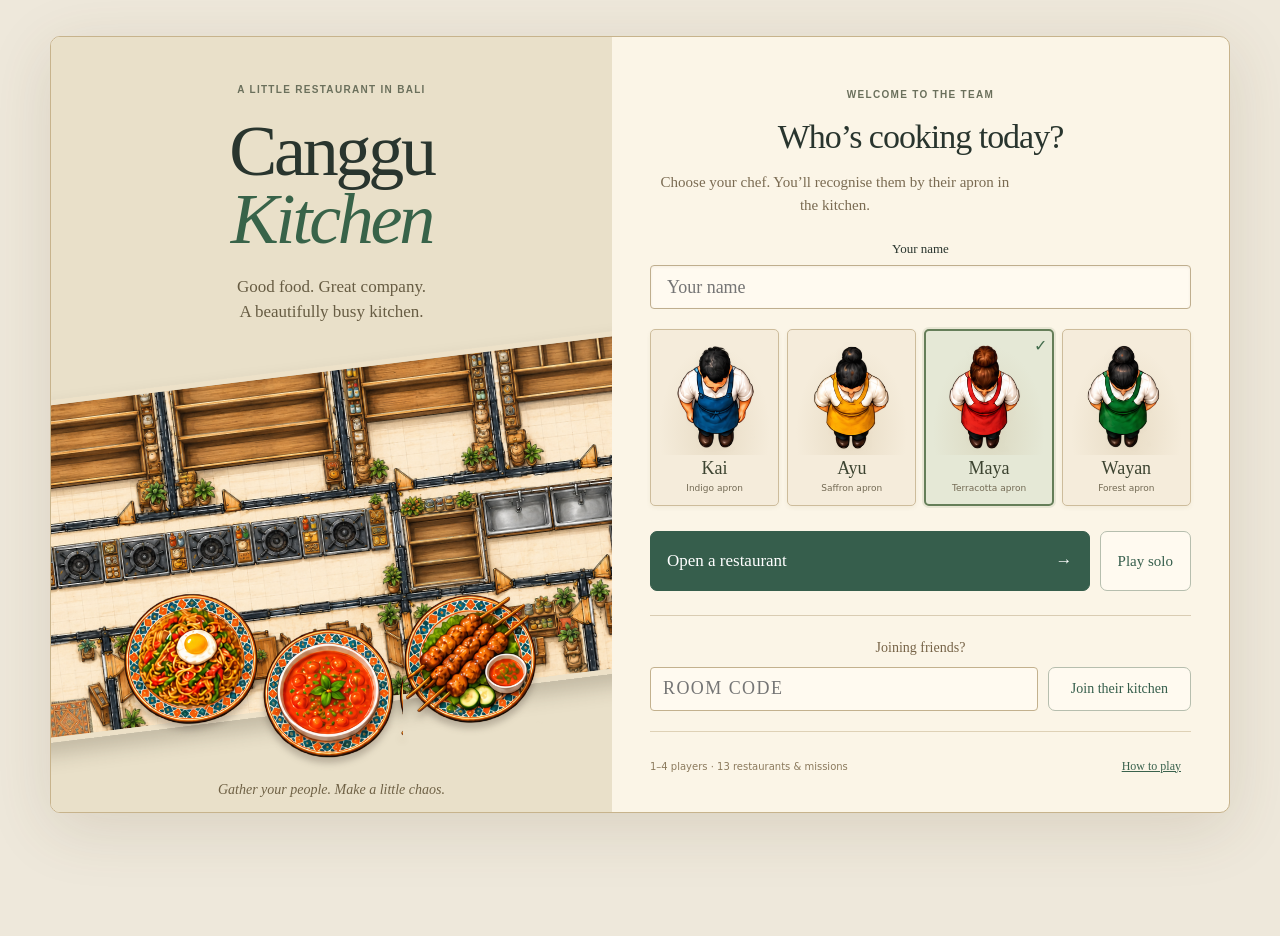
==== commit 8c86ffb5: "Prioritize the full plan with compact orders and action menus" ====
--- a/index.html
+++ b/index.html
@@ -5,7 +5,7 @@
 <meta name="viewport" content="width=device-width, initial-scale=1, viewport-fit=cover, ">
 <meta name="apple-mobile-web-app-capable" content="yes">
 <meta name="apple-mobile-web-app-status-bar-style" content="black-translucent">
-<meta name="theme-color" content="#1D2A44">
+<meta name="theme-color" content="#f5efdf">
 <title>Canggu Kitchen · Ink & Linen</title>
 <link rel="preconnect" href="https://fonts.googleapis.com">
 <link rel="preconnect" href="https://fonts.gstatic.com" crossorigin>
@@ -619,7 +619,9 @@
 
 </style>
 <link rel="stylesheet" href="design.css?v=20261027-rules">
-<link rel="stylesheet" href="reference.css?v=20261027-rules">
+<link rel="stylesheet" href="reference.css?v=20261028-ui6">
+<link rel="stylesheet" href="refinement.css?v=20261028-compact">
+<link rel="stylesheet" href="overview.css?v=20261028-overview1">
 </head>
 <body>
 <div id="app"></div>
@@ -1073,6 +1075,17 @@
     return n;
   }
 
+  // From restaurant 6 the reception asks: seat new guests, or send 1–2 waiting guests away.
+  // Placing a timer there means seating guests (rulebook), so a chef who walks away without
+  // choosing still seats them.
+  function settleReception(s, pid, now) {
+    const op = s.open[pid];
+    if (!op || op.type !== 'reception') return;
+    const k = seatPatrons(s, has(s, 'seats') ? 3 : 2, { by: pid });
+    s.open[pid] = null;
+    if (k) feed(s, now, pid, 'seat', { n: k });
+  }
+
   // ---- timers ----
   const timerReady = (s, w, now) => !w || now >= w.start + workerMs(s);
   const ownersFor = (s, pid) => [pid].concat(s.workers.helper ? ['helper'] : [], s.workers.temp ? ['temp'] : []);
@@ -1202,7 +1215,7 @@
     return o;
   }
 
-  const HOST_ONLY = ['start', 'endNow', 'nextShift'];
+  const HOST_ONLY = ['start', 'endNow', 'nextShift', 'finishShift'];
 
   function apply(s, a, now) {
     try {
@@ -1218,6 +1231,7 @@
     const pid = a.pid;
     const cfg = cfgOf(s);
     const strict = !!s.settings.strict;
+    if (s.paused && !HOST_ONLY.includes(a.type)) throw new Error('The game is paused until everyone is back.');
     if (!HOST_ONLY.includes(a.type) && !s.players.some(p => p.id === pid)) throw new Error('You are watching this round.');
     const AREAS_OF = { storage: ['storA', 'storB', 'storC'], spice: ['green'], order: ['dining'], cook: ['stove'], wash: ['sink'], shop: ['van'], office: ['office'], reception: ['reception'] };
     const needOpen = (type, msg) => {
@@ -1262,6 +1276,7 @@
           throw new Error(`${n > 1 ? 'Your timers are' : 'Your timer is'} still running (${Math.ceil(workerLeft(s, pid, now) / 1000)} s).`);
         }
         const { owner, t, w } = pick;
+        settleReception(s, pid, now);
         if (w) freeSpace(s, owner, t, w);
         const entry = { pid: owner, t, start: now, by: pid };
         // freeSpace may have replaced the van list, so look the space up again
@@ -1294,11 +1309,12 @@
         const w = (s.workers[a.owner] || [])[a.t];
         if (!w) throw new Error('That chef is already off the floor.');
         if (!timerReady(s, w, now)) throw new Error('That chef is still working.');
+        settleReception(s, pid, now);
         freeSpace(s, a.owner, a.t, w);
         s.workers[a.owner][a.t] = null;
         return;
       }
-      case 'done': { s.open[pid] = null; return; }
+      case 'done': { settleReception(s, pid, now); s.open[pid] = null; return; }
       case 'park': {
         if (!inPlay(s, now)) throw new Error('The shift is not running.');
         const o = unlocked(ownOrder(s, pid, a.order));
@@ -1529,6 +1545,11 @@
         markShiftStart(s);
         return;
       }
+      case 'finishShift': {
+        if (s.phase !== 'grace') throw new Error('Finish the timed shift first.');
+        s.open = {};
+        return;
+      }
       case 'endNow': {
         if (s.phase === 'play') s.shiftEnd = Math.min(s.shiftEnd, Math.max(now, s.shiftStart));
         return;
@@ -1538,14 +1559,45 @@
     }
   }
 
+  const GRACE_MIN = 10000;
+  function graceDeadline(s, op) {
+    const end = s.shiftEnd || 0;
+    return Math.max(end + GRACE_MIN, op && op.worker ? op.worker.start + workerMs(s) : 0);
+  }
+  // A chef's iPad lost the connection: the host stops the clock for up to PAUSE_MS. On resume
+  // every stored time moves forward by the pause, so shift clock and sand timers carry on
+  // exactly where they stopped.
+  const PAUSE_MS = 60000;
+  function pause(s, who, now) {
+    if (s.paused || !(s.phase === 'play' || s.phase === 'grace')) return false;
+    s.paused = { at: now, until: now + PAUSE_MS, who: who.slice() };
+    return true;
+  }
+  function resume(s, now) {
+    if (!s.paused) return false;
+    const d = Math.max(0, now - s.paused.at);
+    if (s.shiftStart) s.shiftStart += d;
+    if (s.shiftEnd) s.shiftEnd += d;
+    Object.keys(s.workers).forEach(k => s.workers[k].forEach(w => { if (w) w.start += d; }));
+    Object.keys(s.spaces).forEach(k => s.spaces[k].forEach(x => { if (x && x.start != null) x.start += d; }));
+    Object.keys(s.open).forEach(k => { const op = s.open[k]; if (op && op.worker) op.worker.start += d; });
+    s.pausedMs = (s.pausedMs || 0) + d;
+    s.paused = null;
+    return true;
+  }
   function tick(s, now) {
     let changed = false;
+    if (s.paused) { if (now < s.paused.until) return false; resume(s, now); changed = true; }
     if (s.phase === 'play' && now >= s.shiftEnd) {
       s.phase = 'grace';
       s.graceEnd = null; // Finish existing actions; the rulebook sets no extra time limit.
       changed = true;
     }
     if (s.phase === 'grace') {
+      // An action may run as long as its sand timer (rulebook), with at least GRACE_MIN after the
+      // bell so a chef can finish tapping. An action left open after that closes by itself;
+      // otherwise one forgotten "Done" (or an iPad that went to sleep) kept the shift from ending.
+      s.players.forEach(p => { const op = s.open[p.id]; if (op && now >= graceDeadline(s, op)) { settleReception(s, p.id, now); s.open[p.id] = null; changed = true; } });
       const anyOpen = s.players.some(p => s.open[p.id]);
       if (!anyOpen) { endShift(s, now); changed = true; }
     }
@@ -1706,7 +1758,7 @@
     MAX_ROW, SCEN, AREA_NAME, ROOM_OF, HOST_ONLY, SALARY_PER_TIMER, AWARDS, AWARD_AT, OFFICE, LATE_PAY,
     layout, goalOf, goalText, newGame, apply, tick, endShift, finish, checkOrder, plateOk, needsIng, needsSp, ingComplete,
     isMistake, tally, roomIngs, guests, goalChecks, onStrike, kindOf, has, supplyCount,
-    workerReady, workerLeft, timerReady, workerMs, cfgOf,
+    workerReady, workerLeft, timerReady, workerMs, cfgOf, graceDeadline, pause, resume, PAUSE_MS,
   };
 })(typeof window !== 'undefined' ? window : globalThis);
 
@@ -1765,11 +1817,12 @@
   }
 
   function host(room, onAction, onStatus) {
-    const tS = `${PREFIX}/${room}/s`, tA = `${PREFIX}/${room}/a`;
-    let last = null;
+    const tS = `${PREFIX}/${room}/s`, tA = `${PREFIX}/${room}/a`, tG = `${PREFIX}/games/${room}`;
+    let last = null, card = null;
     const L = links(onStatus, c => {
       c.subscribe(tA, { qos: 1 });
       if (last !== null) c.publish(tS, last, { qos: 0, retain: true });
+      if (card !== null) c.publish(tG, card, { qos: 0, retain: true });
     }, (topic, buf) => {
       if (topic !== tA) return;
       try { onAction(JSON.parse(buf.toString())); } catch (e) { /* ignore junk */ }
@@ -1777,6 +1830,8 @@
     return {
       publish(obj) { last = JSON.stringify(obj); L.up().forEach(l => l.c.publish(tS, last, { qos: 0, retain: true })); },
       clear() { last = ''; L.up().forEach(l => l.c.publish(tS, '', { qos: 0, retain: true })); },
+      // A short card on a shared topic, so iPads on the start screen can list running games.
+      announce(obj) { card = obj ? JSON.stringify(obj) : ''; L.up().forEach(l => l.c.publish(tG, card, { qos: 0, retain: true })); },
       online: () => L.up().length > 0,
       refresh: L.refresh,
       close: L.close,
@@ -1811,7 +1866,19 @@
     };
   }
 
-  root.Net = { host, join };
+  // Start screen: listen for the game cards of all hosts. onGame(card) gets every card; an empty
+  // retained message (a closed game) arrives as { room, gone: true }.
+  function scan(onGame) {
+    const tG = `${PREFIX}/games/+`;
+    const L = links(null, c => c.subscribe(tG, { qos: 0 }), (topic, buf) => {
+      const room = topic.split('/').pop();
+      if (!buf.length) { onGame({ room, gone: true }); return; }
+      try { const o = JSON.parse(buf.toString()); if (o && o.room === room) onGame(o); } catch (e) { /* ignore junk */ }
+    });
+    return { close: L.close };
+  }
+
+  root.Net = { host, join, scan };
 })(window);
 
 </script>
@@ -1877,6 +1944,7 @@
   const SFX = {
     ready: () => beep([880, 1320], 0.12),
     tap: () => beep([520], 0.05, 0, 0.08),
+    pick: () => beep([740, 1110], 0.06, 0.01, 0.13),
     err: () => beep([220, 180], 0.1),
     warn: () => beep([660, 660], 0.09),
     go: () => beep([523, 659, 784], 0.12),
@@ -1925,7 +1993,7 @@
     render();
     keepAwake();
     netStatus = 'reconnecting';
-    net = E_NET.host(room, onRemoteAct, st => { const was = netStatus; netStatus = st; renderStatus(); if (st === 'online' && was !== 'online') publish(); });
+    net = E_NET.host(room, onRemoteAct, st => { const was = netStatus; netStatus = st; renderStatus(); if (st === 'online' && was !== 'online') { publish(); announce(true); } });
     const mine = net;
     setTimeout(() => { if (net === mine && !net.online()) toast('No connection to the game relay yet. Check the Wi-Fi; it keeps trying.', 'err'); }, 10000);
   }
@@ -1935,13 +2003,38 @@
   const acks = [];          // ids of the latest guest actions the host has handled
   const seen = {};          // pid -> last time the host heard from that iPad
   function publish() { if (net && role === 'host') net.publish(Object.assign({}, wrap, { now: Date.now(), hs: hostSession, acks: acks.slice(-60), seen: Object.assign({}, seen, { [me.pid]: Date.now() }) })); }
-  function changed() { wrap.rev++; saveHost(); publish(); render(); }
+  function changed() { wrap.rev++; saveHost(); publish(); announce(false); render(); }
+  // Game card for the start screens of the other iPads (shows the code, so nobody has to remember it).
+  let lastCard = 0, lastCardKey = '';
+  function announce(force) {
+    if (!net || role !== 'host' || !net.announce || !wrap) return;
+    const g = game(), ps = g ? g.players : wrap.lobby.players, phase = g ? g.phase : 'lobby';
+    const key = phase + ps.map(p => p.id + p.name).join();
+    if (!force && key === lastCardKey && Date.now() - lastCard < 10000) return;
+    lastCard = Date.now(); lastCardKey = key;
+    net.announce({ room, host: me.name, names: ps.map(p => p.name), pids: ps.map(p => p.id), phase, scen: g ? g.settings.scenario : wrap.lobby.settings.scenario, at: Date.now() });
+  }
+  // A guest iPad that goes quiet (asleep, out of Wi-Fi, reloading) pauses the game for up to a
+  // minute. Each disconnect pauses once; the chef has to be heard from again to pause again.
+  const QUIET_MS = 12000, hostSince = Date.now(), pauseSpent = {};
+  function watchGuests() {
+    const g = game();
+    if (role !== 'host' || !g || g.phase === 'ready' || g.phase === 'between' || g.phase === 'results') return;
+    const now = Date.now(), last = id => seen[id] || hostSince;
+    if (g.paused) {
+      if (g.paused.who.every(id => now - last(id) < 4000)) { E.resume(g, now); toast('▶ Everyone is back — the game goes on.'); changed(); }
+      return;
+    }
+    const gone = g.players.filter(p => p.id !== me.pid && now - last(p.id) > QUIET_MS && !pauseSpent[p.id]).map(p => p.id);
+    if (gone.length && E.pause(g, gone, now)) { gone.forEach(id => { pauseSpent[id] = true; }); changed(); }
+  }
+  setInterval(watchGuests, 1000);
 
   const seenAids = new Set(), seenOrder = [];
   function onRemoteAct(a) {
     if (!a || !a.type || !wrap || role !== 'host') return;
-    if (a.pid) seen[a.pid] = Date.now();
-    if (a.type === 'ping') return;
+    if (a.pid) { seen[a.pid] = Date.now(); delete pauseSpent[a.pid]; }
+    if (a.type === 'ping') { watchGuests(); return; }
     if (E.HOST_ONLY.includes(a.type)) return;
     if (a.aid) { // every relay delivers a copy; never apply an action twice
       if (seenAids.has(a.aid)) return;
@@ -1989,7 +2082,7 @@
     }
   }
   setInterval(hostTick, 250);
-  setInterval(() => { if (role === 'host') publish(); }, 2000);
+  setInterval(() => { if (role === 'host') { publish(); announce(false); } }, 2000);
   setInterval(() => { if (role === 'host' && wrap && !wrap.game && !ui.menu && !ui.help) render(); }, 3000); // lobby: who is connected
 
   // ---------- guest ----------
@@ -2092,6 +2185,7 @@
       if (!g) return;
       const err = E.apply(g, a, Date.now());
       if (err) { toast(err, 'err'); return false; }
+      pickedFeedback(a, g);
       changed();
       return true;
     }
@@ -2107,10 +2201,20 @@
       copy.errs = g.errs;
       wrap = Object.assign({}, wrap, { game: copy });
       pending.push({ a, at: Date.now(), t });
+      pickedFeedback(a, copy);
       render();
     }
     net.send(a);
     return true;
+  }
+
+  function pickedFeedback(a,g) {
+    clearTimeout(toastTimer); const previousToast=document.getElementById('toast'); if(previousToast)previousToast.className='';
+    if(!['takeIng','takeSpice','takePlate','wash'].includes(a.type))return;
+    const o=g.orders.find(x=>x.id===a.order), item=a.ing||a.spice;
+    const label=item?(E.ING_INFO[item]||E.SP_INFO[item]).n:`${a.size} plate`;
+    const message=a.type==='wash'?`Washed ${label}. Moved to Clean plates.`:a.type==='takePlate'?`Plate ${a.size} picked for ${E.DISHES[o.dish].name}`:`+1 ${label} → ${E.DISHES[o.dish].name} · ${(a.ing?o.ing:o.sp)[item]} on plate`;
+    ui.pick={order:a.order,item,at:Date.now(),message};SFX.tap();
   }
 
   function onPhaseChange(from, to) {
@@ -2153,11 +2257,58 @@
     blue:[51,544,165,195],yellow:[283,530,164,209],red:[520,538,174,203],green:[739,538,170,204],temp:[968,546,151,197],guestA:[1134,581,153,155],guestB:[1375,584,145,158],
     noodles:[12,752,254,248],soup:[266,752,254,247],skewers:[512,751,259,250],greens:[768,754,250,244],toast:[1014,754,259,245],pan:[1282,748,248,244]
   };
-  function asset(key, extra='') { const [x,y,w,h]=ART[key]||ART.plate;return `<span aria-hidden="true" class="asset art-${key} ${extra}" style="background-size:${1536/w*100}% ${1024/h*100}%;background-position:${x/(1536-w)*100}% ${y/(1024-h)*100}%"></span>`; }
+  function asset(key, extra='') { if (key === 'pasta') return `<span aria-hidden="true" class="asset art-pasta pasta-art ${extra}"></span>`; // loose penne cut from the sprite sheet (assets/pasta.png): the tied bundle was hard to recognise
+    const [x,y,w,h]=ART[key]||ART.plate;return `<span aria-hidden="true" class="asset art-${key} ${extra}" style="background-size:${1536/w*100}% ${1024/h*100}%;background-position:${x/(1536-w)*100}% ${y/(1024-h)*100}%"></span>`; }
   function chef(color) { return asset(color, 'chef'); }
   function dishArt(d) { const n=d.name.toLowerCase();const k=/soup|curry|stew|dhal|risotto/.test(n)?'soup':/salad|bowl/.test(n)?'greens':/sandwich|toast|burger|bread|bagel|croissant|pizza|quiche|hot dog|burrito|wrap/.test(n)?'toast':/sate|steak|meat|kebab|chicken|schnitzel|ribs|pork|fish|lamb/.test(n)?'skewers':d.ing.pasta?'noodles':d.ing.meat?'skewers':d.ing.salad?'greens':d.ing.bread||d.ing.cheese?'toast':'soup';return `<span class="dish-art">${asset(k)}</span>`; }
   function nextNeed(g,o) { const d=E.DISHES[o.dish];if(!E.plateOk(g,o))return `Get plate ${d.plate}`;const i=E.ING.find(k=>(o.ing[k]||0)<(d.ing[k]||0));if(i)return `Get ${E.ING_INFO[i].n.toLowerCase()}`;const sp=E.SPICES.find(k=>(o.sp[k]||0)<(d.sp[k]||0));if(sp)return `Add ${E.SP_INFO[sp].n.toLowerCase()}`;if(o.row<d.cook)return 'Visit stove';if(o.row>d.cook)return 'Overcooked';return E.checkOrder(g,o).length?'Check portions':'Ready to serve'; }
-  function checklist(g,d,o) { return `<div class="recipe-list"><small>ON PLATE / RECIPE</small>${[...E.ING.filter(i=>d.ing[i]||(o.ing||{})[i]),...E.SPICES.filter(i=>d.sp[i]||(o.sp||{})[i])].map(i=>{const spice=E.SPICES.includes(i), need=(spice?d.sp:d.ing)[i]||0, have=((spice?o.sp:o.ing)||{})[i]||0, info=(spice?E.SP_INFO:E.ING_INFO)[i];const state=g.settings.strict?(have===need?'complete':have>need?'excess':'missing'):'unchecked';return `<div class="recipe-line ${state}">${asset(i)}<span>${info.n}</span><b aria-label="${have} on plate, ${need} in recipe">${have} / ${need}</b></div>`}).join('')}</div>`; }
+  function checklist(g,d,o) { return `<div class="recipe-list"><small>ON PLATE / RECIPE</small>${[...E.ING.filter(i=>d.ing[i]||(o.ing||{})[i]),...E.SPICES.filter(i=>d.sp[i]||(o.sp||{})[i])].map(i=>{const spice=E.SPICES.includes(i), need=(spice?d.sp:d.ing)[i]||0, have=((spice?o.sp:o.ing)||{})[i]||0, info=(spice?E.SP_INFO:E.ING_INFO)[i];const state=g.settings.strict?(have===need?'complete':have>need?'excess':'missing'):'unchecked';return `<div class="recipe-line ${state} ${ui.pick?.order===o.id&&ui.pick?.item===i&&Date.now()-ui.pick.at<1600?'just-picked':''}">${asset(i)}<span>${info.n}</span><b aria-label="${have} on plate, ${need} in recipe">${have} / ${need}</b></div>`}).join('')}</div>`; }
+  // Board and ticket labels use the first word of a spice ("Curry & mustard" → "Curry") so they stay on one line.
+  const shortName = n => String(n).split(' & ')[0];
+  const stockCls = n => n <= 0 ? 'empty' : n === 1 ? 'low' : '';
+  // A pick pulses the line it changed. The negative delay lets a redraw continue the pulse instead of restarting it.
+  const BUMP_MS = 1400;
+  const bumpOn = (order, k) => ui.bump && ui.bump.order === order && ui.bump.k === k && Date.now() - ui.bump.t < BUMP_MS;
+  const bumpCls = (order, k) => bumpOn(order, k) ? ' bump' : '';
+  const bumpStyle = (order, k) => bumpOn(order, k) ? ` style="animation-delay:-${Date.now() - ui.bump.t}ms"` : '';
+  // Pick feedback: the picked item flies from the shelf to the line on the ticket, the stock shows −1.
+  function pickFx(from, artKey, order, k) {
+    try {
+      const tk = document.querySelector(`.mytks [data-ticket="${order}"]`);
+      if (tk) tk.scrollIntoView({ block: 'nearest', inline: 'nearest', behavior: 'smooth' });
+      const dest = tk && (tk.querySelector(`[data-k="${k}"]`) || tk);
+      if (from && from.width) {
+        const minus = document.createElement('div');
+        minus.className = 'fx-minus'; minus.textContent = '−1';
+        minus.style.left = `${from.left + from.width / 2}px`; minus.style.top = `${from.top + from.height / 3}px`;
+        document.body.appendChild(minus); setTimeout(() => minus.remove(), 900);
+      }
+      if (!from || !from.width || !dest) return;
+      flyFx(from, dest.getBoundingClientRect(), artKey);
+    } catch (e) { /* decoration only */ }
+  }
+  function flyFx(from, to, artKey) {
+    const fly = document.createElement('div');
+    fly.className = 'fx-fly'; fly.innerHTML = asset(artKey);
+    const size = 54;
+    fly.style.left = `${from.left + from.width / 2 - size / 2}px`; fly.style.top = `${from.top + from.height / 2 - size / 2}px`;
+    document.body.appendChild(fly);
+    const dx = to.left + Math.min(30, to.width / 2) - (from.left + from.width / 2), dy = to.top + to.height / 2 - (from.top + from.height / 2);
+    const anim = fly.animate([
+      { transform: 'translate(0,0) scale(1.15)', opacity: 1 },
+      { transform: `translate(${dx * .5}px,${dy * .5 - 60}px) scale(1)`, opacity: 1, offset: .55 },
+      { transform: `translate(${dx}px,${dy}px) scale(.55)`, opacity: .2 },
+    ], { duration: 520, easing: 'cubic-bezier(.3,.7,.4,1)' });
+    anim.onfinish = () => fly.remove(); setTimeout(() => fly.remove(), 900);
+  }
+  function washFx(from, toEl) { try { flyFx(from, toEl.getBoundingClientRect(), 'plate'); } catch (e) { /* decoration only */ } }
+  function shake(el) { try { el && el.animate([{ transform: 'translateX(0)' }, { transform: 'translateX(-6px)' }, { transform: 'translateX(6px)' }, { transform: 'translateX(-4px)' }, { transform: 'translateX(0)' }], { duration: 300 }); } catch (e) { /* none */ } }
+  // Call with the tapped element's rect taken before act(): the host redraws the board during act().
+  function picked(src, from, artKey, order, k, ok) {
+    if (!ok) { shake(src); return; }
+    SFX.pick();
+    pickFx(from, artKey, order, k);
+  }
 
   // ---------- small render helpers ----------
   const plateBadge = (size, extra) => `<span class="pl pl-${size} ${extra || ''}" title="${E.PLATE_NAME[size]} plate">${asset('plate')}<b>${size}</b></span>`;
@@ -2205,6 +2356,24 @@
     return `<span class="mt-top"><span class="mt-e">${dishArt(d)}</span><span class="mt-n">${d.ch ? '⭐ ' : ''}${d.name}</span>${money ? coin(d.c) : ''}</span><span class="mt-r">${plateBadge(d.plate)}<span class="mt-i">${ingRow(d.ing)}${spIcons(d)}</span>${pot(d.cook)}</span>`;
   }
 
+  // On the plan a guest is just the dish picture and its name; the full order is in the guest list.
+  function seatCard(g, dishId) {
+    const d = E.DISHES[dishId];
+    const art = d.vip ? `<span class="sc-art vip2">${d.parts.map(k => dishArt(E.DISHES[k])).join('')}</span>` : `<span class="sc-art">${dishArt(d)}</span>`;
+    return `${art}<span class="sc-name">${d.vip ? '👑 ' : d.ch ? '⭐ ' : ''}${d.name}</span>`;
+  }
+  // Guest list beside the plan (landscape): every waiting order at a readable size.
+  function guestRail(g, op) {
+    const list = g.seats.map((x, i) => x.dish ? { i, d: E.DISHES[x.dish] } : null).filter(Boolean);
+    const icons = x => `${'<span class="gr-pl">' + x.plate + '</span>'}${E.ING.filter(k => x.ing[k]).map(k => `<span class="gi">${asset(k)}${x.ing[k] > 1 ? `<b>${x.ing[k]}</b>` : ''}</span>`).join('')}${E.SPICES.filter(k => x.sp[k]).map(k => `<span class="gi">${asset(k)}${x.sp[k] > 1 ? `<b>${x.sp[k]}</b>` : ''}</span>`).join('')}<span class="gi cook">🍳<b>${x.cook}</b></span>`;
+    const money = E.cfgOf(g).money, taking = op && op.type === 'order';
+    const pick = op && op.type === 'reception' && op.worker && ui.recAway === op.worker.start;
+    const row = ({ i, d }) => `<button class="gr-row ${d.vip ? 'vip' : ''} ${taking ? 'glow' : ''} ${pick ? 'throwable' : ''} ${pick && ui.throwSel.includes(i) ? 'picked' : ''}" data-a="${pick ? 'pickThrow' : 'takeOrder'}" data-seat="${i}">${pick && ui.throwSel.includes(i) ? '<span class="outtag">👋 away</span>' : ''}
+      ${d.vip ? `<div class="gr-top"><b>👑 ${d.name}</b>${money ? coin(d.c) : ''}</div>${d.parts.map(k => { const x = E.DISHES[k]; return `<div class="gr-part">${dishArt(x)}<div><span class="gr-n">${x.name}</span><span class="gr-i">${icons(x)}</span></div></div>`; }).join('')}`
+        : `<div class="gr-part">${dishArt(d)}<div><span class="gr-n">${d.ch ? '⭐ ' : ''}${d.name}${money ? ` ${coin(d.c)}` : ''}</span><span class="gr-i">${icons(d)}</span></div></div>`}
+    </button>`;
+    return `<div class="guest-rail"><h3>Guests waiting <small>${list.length}</small></h3>${list.length ? `<div class="gr-list">${list.map(row).join('')}</div>` : '<p class="note">Nobody at the tables. Seat guests at the reception 🚪.</p>'}${list.length && !taking && !pick ? '<p class="gr-hint">Send a chef to the dining room, then tap a guest.</p>' : ''}</div>`;
+  }
   function myOpen(g) { return g.open[me.pid] || null; }
   // Serving early is a gamble: an unfinished meal costs reputation, so ask twice.
   function serveBtn(g, o) {
@@ -2255,7 +2424,7 @@
     const live = !o.served && !o.parked;
     const armedPark = ui.armedPark && ui.armedPark.order === o.id && Date.now() - ui.armedPark.t < 4000;
     const canPark = live && mine && (g.phase === 'play' || g.phase === 'grace') && hostNow() >= g.shiftStart;
-    const parkBtn = canPark ? `<button class="parkbtn ${armedPark ? 'armed' : ''}" data-a="park" data-order="${o.id}" aria-label="Ready: put this meal aside">${armedPark ? 'Sure? ✓' : '✓ Ready'}</button>` : '';
+    const parkBtn = canPark ? `<button class="parkbtn ${armedPark ? 'armed' : ''}" data-a="park" data-order="${o.id}" aria-label="Set this meal aside, unchecked">${armedPark ? 'Confirm set aside' : 'Set aside'}</button>` : '';
     const canCook = live && op && op.type === 'cook';
     const canServe = live && op && op.type === 'order' && cfg.service;
     const canFill = live && op && (op.type === 'storage' || op.type === 'spice');
@@ -2267,15 +2436,15 @@
     const vip = patron && patron.vip ? `<div class="vipband">👑 ${patron.name} · ${patron.parts.indexOf(o.dish) + 1} of 2${cfg.money ? ` · ${coin(patron.c)}` : ''}</div>` : '';
     const price = !patron && cfg.money ? coin(d.c) : '';
     const cookProgress=d.cook?Math.min(1,o.row/d.cook):1;
-    return `<div class="ticket ${sel ? 'sel' : ''} ${canCook ? 'cookable' : ''} ${o.served ? 'served' : ''} ${patron ? 'vipt' : ''}" data-ticket="${o.id}" ${mine && live ? `data-a="sel" data-order="${o.id}"` : ''}>
+    return `<div class="ticket ${ui.pick?.order===o.id&&Date.now()-ui.pick.at<1600?'picked-ticket':''} ${sel ? 'sel' : ''} ${canCook ? 'cookable' : ''} ${o.served ? 'served' : ''} ${patron ? 'vipt' : ''}" data-ticket="${o.id}" ${mine && live ? `data-a="sel" data-order="${o.id}"` : ''}>
       ${vip}<div class="tk-head"><span class="tk-n">${d.ch ? '☆ ' : ''}${d.name}</span>${price}</div>
       <div class="ticket-body" data-scroll="order-${o.id}"><div class="meal-art">${dishArt(d)}</div>
       <div class="ticket-details"><div class="plate-requirement ${g.settings.strict&&!E.plateOk(g,o)?'missing':''}">${asset('plate')}<span>Plate: ${o.plate||'none'} <small>· recipe ${d.plate}${cfg.bigger&&d.plate!=='XL'?` or ${E.PLATES[E.PLATES.indexOf(d.plate)+1]}`:''}</small></span>${g.settings.strict?`<b>${E.plateOk(g,o)?'✓':'○'}</b>`:''}</div>
       ${checklist(g,d,o)}
-      <div class="cook-status"><span class="cook-ring ${g.settings.strict&&o.row>d.cook?'over':''} ${g.settings.strict?'':'unchecked'}" style="--progress:${cookProgress}"></span><span>Cook <b>${o.row} / ${d.cook}</b></span>${canCook ? `<button class="btn cookbtn" data-a="cook" data-order="${o.id}">Cook +1</button>` : ''}</div>
-      <div class="ticket-actions">${g.settings.strict?`<span class="next-need ${!E.checkOrder(g,o).length?'ready':''}">${o.served?'Served':o.parked?'Set aside':nextNeed(g,o)}</span>`:''}${canServe?serveBtn(g,o):parkBtn}${bin}</div>
+      <div class="cook-status"><span class="cook-ring ${g.settings.strict&&o.row>d.cook?'over':''} ${g.settings.strict?'':'unchecked'}" style="--progress:${cookProgress}"></span><span>Cook <b>${o.row} / ${d.cook}</b></span></div>
+      </div></div><div class="ticket-actions">${canCook ? `<button class="btn cookbtn" data-a="cook" data-order="${o.id}">Cook +1</button>` : ''}${g.settings.strict?`<span class="next-need ${!E.checkOrder(g,o).length?'ready':''}">${o.served?'Served':o.parked?'Set aside':nextNeed(g,o)}</span>`:''}${canServe?serveBtn(g,o):parkBtn}${bin}</div>
       ${cfg.fix&&chips?`<div class="return-row"><small>Tap twice to return</small>${chips}</div>`:''}
-      </div></div></div>`;
+      </div>`;
 
   }
 
@@ -2292,6 +2461,7 @@
         <label class="fld">Your name<input id="nm" maxlength="14" value="${esc(me.name)}" placeholder="Your name" autocomplete="off"></label>
         <div class="chef-roster" role="group" aria-label="Choose your chef">${['blue','yellow','red','green'].map(c=>`<button class="chef-choice ${me.color===c?'chosen':''}" style="--c:${COLORS[c]}" data-a="color" data-c="${c}" aria-pressed="${me.color===c}" aria-label="Choose ${looks[c][0]}, ${looks[c][1]}"><span class="chef-stage">${chef(c)}</span><b>${looks[c][0]}</b><small>${looks[c][1]}</small><span class="choice-check">${me.color===c?'✓':''}</span></button>`).join('')}</div>
         <div class="welcome-actions"><button class="btn big" data-a="host">Open a restaurant <span>→</span></button><button class="btn ghost" data-a="campaign">Play solo</button></div>
+        <div id="games">${gamesHtml()}</div>
         <div class="join-box"><label for="code">Joining friends?</label><div><input id="code" class="codein" maxlength="12" placeholder="Room code" autocapitalize="characters" autocomplete="off" value="${esc(ui.code!=null?ui.code:canRejoin?gsaved.room:'')}"><button class="btn ghost" data-a="join">Join their kitchen</button></div></div>
         ${canResume?`<button class="link" data-a="resume">Continue restaurant ${esc(saved.room)}</button>`:''}
         <div class="welcome-footer"><span>1–4 players · 13 restaurants & missions</span><button class="link" data-a="help">How to play</button></div>
@@ -2299,7 +2469,32 @@
 
   }
 
+  // Running games, heard from the hosts' game cards while this iPad shows the start screen.
+  // Listed: games still in the lobby, and games this chef plays in (to rejoin without the code).
+  let scanNet = null;
+  const cards = {};
+  function syncScanner() {
+    const want = (ui.screen === 'home' || !role) && !!window.Net && !!window.Net.scan;
+    if (want && !scanNet) scanNet = window.Net.scan(c => { if (c.gone) delete cards[c.room]; else cards[c.room] = c; paintGames(); });
+    if (!want && scanNet) { scanNet.close(); scanNet = null; }
+  }
+  function liveGames() {
+    const now = Date.now();
+    return Object.values(cards).filter(c => Math.abs(now - c.at) < 45000 && c.phase !== 'results' && (c.phase === 'lobby' || (c.pids || []).includes(me.pid)))
+      .sort((a, b) => ((b.pids || []).includes(me.pid) - (a.pids || []).includes(me.pid)) || b.at - a.at).slice(0, 6);
+  }
+  function gamesHtml() {
+    const list = liveGames();
+    if (!list.length) return '';
+    const phaseTxt = c => c.phase === 'lobby' ? 'waiting in the lobby' : c.phase === 'between' ? `restaurant ${c.scen}, shift break` : `restaurant ${c.scen}, playing`;
+    return `<div class="games-box"><span class="eyebrow">GAMES RUNNING NOW</span>${list.map(c => { const mine = (c.pids || []).includes(me.pid);
+      return `<button class="game-row ${mine ? 'mine' : ''}" data-a="joinGame" data-room="${esc(c.room)}"><span class="gm-t"><b>${mine ? 'Rejoin ' : ''}${esc(c.host || 'Chef')}’s kitchen</b><small>${esc(phaseTxt(c))} · ${esc((c.names || []).join(', '))}</small></span><span class="gm-code">${esc(c.room)}</span></button>`; }).join('')}</div>`;
+  }
+  function paintGames() { const el = document.getElementById('games'); if (el) { const h = gamesHtml(); if (el.innerHTML !== h) el.innerHTML = h; } }
+  setInterval(() => { if (scanNet) paintGames(); }, 5000);
+
   // ---------- solo campaign ----------
+  const SOLO_ALL_OPEN = true; // Ikarus 2026-10-28: every solo level open for now; false brings back unlocking by wins
   const CAMP_KEY = () => 'kc-campaign-' + me.pid;
   const camp = () => LS.get(CAMP_KEY(), { unlocked: 1, done: {} });
   function campaignResult(g) {
@@ -2336,7 +2531,7 @@
   function renderCampaign() {
     const c = camp(), S = wrap.lobby.settings, n = S.scenario || 1;
     const all = [1, 2, 3, 4, 5, 6, 7, 8, 9, 10, 11, 12, 13];
-    const open = k => k <= 8 ? k <= c.unlocked : c.unlocked > 8;
+    const open = k => SOLO_ALL_OPEN || (k <= 8 ? k <= c.unlocked : c.unlocked > 8);
     const wonCount = [1, 2, 3, 4, 5, 6, 7, 8].filter(k => c.done[k] && c.done[k].won).length;
     const card = k => {
       const d = c.done[k] || {};
@@ -2352,7 +2547,7 @@
       <section class="card">
         <h2>${esc(me.name || 'Chef')}'s solo campaign</h2>
         <div class="cprog"><div style="width:${wonCount / 8 * 100}%"></div></div>
-        <p class="note">${wonCount} of 8 restaurants won${c.unlocked > 8 ? ' — the master chef missions are open' : ''}. Win a restaurant to open the next one.</p>
+        <p class="note">${wonCount} of 8 restaurants won${SOLO_ALL_OPEN ? '. All restaurants and missions are open for now.' : `${c.unlocked > 8 ? ' — the master chef missions are open' : ''}. Win a restaurant to open the next one.`}</p>
         ${ui.soloResume ? '<button class="btn big resumebtn" data-a="soloResume">Continue the game you started</button>' : ''}
         <div class="cgrid">${all.filter(k => k <= 8).map(card).join('')}</div>
         <h2>Master chef missions</h2>
@@ -2457,11 +2652,29 @@
     return out;
   }
 
+
+  // Read-only, neutral facts in the overview. All choices live in the opened meal/station menu.
+  function orderOverview(g,o) {
+    const d=E.DISHES[o.dish],cfg=E.cfgOf(g);
+    const plateRecipe=d.plate+(cfg.bigger&&d.plate!=='XL'?'/'+E.PLATES[E.PLATES.indexOf(d.plate)+1]:'');
+    const items=[...E.ING.filter(k=>d.ing[k]||o.ing[k]),...E.SPICES.filter(k=>d.sp[k]||o.sp[k])];
+    return `<button class="order-summary ${ui.sel===o.id?'selected':''}" data-a="inspectOrder" data-order="${o.id}" data-ticket="${o.id}" aria-label="Open ${esc(d.name)}, plate ${o.plate||'none'}, cooking ${o.row}"><span class="summary-head"><b>${d.ch?'☆ ':''}${d.name}</b><span>${E.cfgOf(g).money?coin(d.c):''} ↗</span></span><span class="summary-meta"><span>Plate <b>${o.plate||'—'}</b> / ${plateRecipe}</span><span>Cook <b>${o.row}</b> / ${d.cook}</span><small>Have / recipe</small></span><span class="summary-recipe ${items.length>6?'long':''}">${items.map(k=>{const spice=E.SPICES.includes(k),have=(spice?o.sp:o.ing)[k]||0,need=(spice?d.sp:d.ing)[k]||0,info=E.ING_INFO[k]||E.SP_INFO[k];return `<span class="summary-item" data-k="${k}" title="${info.n}: ${have} on plate, ${need} in recipe">${asset(k)}<span>${shortName(info.n)}</span><b>${have}/${need}</b></span>`}).join('')}</span>${o.patron?`<span class="summary-vip">VIP · ${E.DISHES[o.patron].name}</span>`:''}</button>`;
+  }
+  function renderOrderDetail(g,live,selected) {
+    const station=ui.stationOpen&&['storage','spice'].includes(myOpen(g)?.type);
+    const o=station?selected:live.find(x=>x.id===ui.detail);
+    if(!station&&!o)return '';
+    const choices=live.map(x=>`<button class="btn ${x.id===ui.sel?'':'ghost'}" data-a="${station?'sel':'inspectOrder'}" data-order="${x.id}">${E.DISHES[x.dish].name}</button>`).join('');
+    return `<div class="sheet work-sheet"><div class="card work-card ${station?'at-station':''}"><header class="work-head"><div><span class="eyebrow">${station?'Choose ingredients':'Meal details'}</span><h2>${station?'At your station':E.DISHES[o.dish].name}</h2></div><button class="btn ghost" data-a="closeOrder">Back to plan</button></header><nav class="order-switch" aria-label="Select an order">${choices}</nav><div class="work-body">${station?stationTray(g,o):''}<section class="work-recipe">${o?ticket(g,o,o.pid===me.pid):'<p>Take an order in the dining room first.</p>'}</section></div><footer class="work-footer"><span>${g.settings.strict?'Practice · live hints':'Unchecked · meals are scored at shift end'}</span>${o&&!o.plate?'<button class="btn ghost" data-a="plateMenu">Choose plate</button>':''}${!station&&['storage','spice'].includes(myOpen(g)?.type)?'<button class="btn" data-a="openStation">Open station</button>':''}</footer></div></div>`;
+  }
+
   function renderGame(g) {
     const cfg = E.cfgOf(g);
+    const resultKey=`${g.shiftStart}:${g.shift}:${g.phase}`;
+    if(['between','results'].includes(g.phase)&&ui.resultKey!==resultKey){ui.resultKey=resultKey;ui.results=true;ui.menu=false;ui.help=false;ui.workers=false;ui.team=false;ui.peek=null;ui.mate=null;ui.guests=false;ui.plates=false;ui.stations=false;ui.detail=null;ui.stationOpen=false;}
     const meP = g.players.find(p => p.id === me.pid);
     const op = meP ? myOpen(g) : null;
-    const now = hostNow();
+    const now = g.paused ? g.paused.at : hostNow();
     const myOrders = g.orders.filter(o => o.pid === me.pid);
     const liveOrders = myOrders.filter(o => !o.served && !o.parked);
     const aside = myOrders.filter(o => o.served || o.parked);
@@ -2472,18 +2685,18 @@
     const selO = partnerSel || liveOrders.find(o => o.id === ui.sel);
     const forWhom = o => o.pid === me.pid ? 'your' : `${esc((playerOf(g, o.pid) || {}).name)}'s`;
     const helpHint = g.duo && liveOrders.length + g.orders.filter(o => o.pid !== me.pid).length > 0 ? ' Tap your partner\'s row to help with their meals.' : '';
-    const plateGlow = selO && !selO.plate;
+    const plateGlow = g.settings.strict && selO && !selO.plate;
     const recOpen = op && op.type === 'reception';
-    if (!recOpen) ui.throwSel = [];
+    const recPick = recOpen && !!op.worker && ui.recAway === op.worker.start; // choosing guests to send away
+    if (!recPick) ui.throwSel = [];
     ui.throwSel = ui.throwSel.filter(i => g.seats[i] && g.seats[i].dish);
 
     const seats = g.seats.map((s, i) => {
       if (s.reserved) return `<div class="seat reserved"><span>Reserved</span></div>`;
       if (!s.dish) return `<div class="seat empty"></div>`;
       const picked = ui.throwSel.includes(i);
-      const diner=asset(i%2?'guestB':'guestA','diner');
-      if (recOpen) return `<button class="seat guest throwable ${picked ? 'picked' : ''}" data-a="pickThrow" data-seat="${i}">${diner}${miniTicket(g, s.dish)}${picked ? '<span class="outtag">out!</span>' : ''}</button>`;
-      return `<button class="seat guest ${op && op.type === 'order' ? 'glow' : ''} ${E.DISHES[s.dish].vip ? 'vipseat' : ''}" data-a="takeOrder" data-seat="${i}">${diner}${miniTicket(g, s.dish)}</button>`;
+      if (recPick) return `<button class="seat guest throwable ${picked ? 'picked' : ''}" data-a="pickThrow" data-seat="${i}">${seatCard(g, s.dish)}${picked ? '<span class="outtag">out!</span>' : ''}</button>`;
+      return `<button class="seat guest ${op && op.type === 'order' ? 'glow' : ''} ${E.DISHES[s.dish].vip ? 'vipseat' : ''}" data-a="takeOrder" data-seat="${i}">${seatCard(g, s.dish)}</button>`;
     }).join('');
 
     const room = (area, key, num) => {
@@ -2491,7 +2704,7 @@
       const locked = g.locked && g.locked[key];
       return `<section class="area store st${num} ${active ? 'active' : ''} ${locked ? 'locked' : ''}">
         <div class="ahead"><h3>${num===3?'Dry Store':'Storage '+key}${locked ? ' 🔒' : ''}</h3><div class="spots">${g.spaces[area].map((_, i) => spot(g, area, i)).join('')}</div></div>
-        <div class="ings">${E.roomIngs(g, key).map(i => `<button class="ing ${active && g.storage[key][i] ? 'glow' : ''}" data-a="takeIng" data-room="${key}" data-ing="${i}" ${g.storage[key][i] && !locked ? '' : 'disabled'} aria-label="${E.ING_INFO[i].n}: ${g.storage[key][i]} in storage ${key}"><span class="heap">${asset(i)}</span><span class="stock-label">${E.ING_INFO[i].n}<b>${g.storage[key][i]}</b></span></button>`).join('')}</div>
+        <div class="ings">${E.roomIngs(g, key).map(i => `<button class="ing ${active && g.storage[key][i] ? 'glow' : ''} ${stockCls(g.storage[key][i])}" data-a="takeIng" data-room="${key}" data-ing="${i}" ${g.storage[key][i] && !locked ? '' : 'disabled'} aria-label="${E.ING_INFO[i].n}: ${g.storage[key][i]} in storage ${key}"><span class="heap">${asset(i)}${g.storage[key][i] ? '' : '<span class="empty-tag">empty</span>'}</span><span class="stock-label">${E.ING_INFO[i].n}<b>${g.storage[key][i]}</b></span></button>`).join('')}</div>
         ${locked ? '<div class="lockmsg">Locked · unlock in Office</div>' : ''}
       </section>`;
     };
@@ -2500,12 +2713,12 @@
     const greenActive = op && op.type === 'spice';
     const green = cfg.spices ? `<section class="area green ${greenActive ? 'active' : ''}">
         <div class="gh"><div class="ahead"><h3>Spices</h3><div class="spots">${g.spaces.green.map((_, i) => spot(g, 'green', i)).join('')}</div></div>
-        <div class="spices">${E.SPICES.map(i => `<button class="ing spice ${greenActive && g.bag[i] ? 'glow' : ''}" data-a="takeSpice" data-spice="${i}" ${g.bag[i] ? '' : 'disabled'} aria-label="${E.SP_INFO[i].n}: ${g.bag[i]} portions"><span class="heap">${asset(i)}</span><span class="stock-label">${E.SP_INFO[i].n}<b>${g.bag[i]}</b></span></button>`).join('')}</div></div></section>` : dormant('green','Spices',2);
+        <div class="spices">${E.SPICES.map(i => `<button class="ing spice ${greenActive && g.bag[i] ? 'glow' : ''} ${stockCls(g.bag[i])}" data-a="takeSpice" data-spice="${i}" ${g.bag[i] ? '' : 'disabled'} aria-label="${E.SP_INFO[i].n}: ${g.bag[i]} portions"><span class="heap">${asset(i)}${g.bag[i] ? '' : '<span class="empty-tag">empty</span>'}</span><span class="stock-label"><span class="nm">${shortName(E.SP_INFO[i].n)}</span><b>${g.bag[i]}</b></span></button>`).join('')}</div></div></section>` : dormant('green','Spices',2);
 
     const washActive = op && op.type === 'wash';
     const sink = cfg.sink ? `<section class="area sink ${washActive ? 'active' : ''}">
-        <div class="gh"><div class="ahead"><h3>Wash${washActive ? ` <small>wash ${op.left}</small>` : ' <small>dirty</small>'}</h3><div class="spots">${g.spaces.sink.map((_, i) => spot(g, 'sink', i)).join('')}</div></div>
-        <div class="plates">${E.PLATES.map(sz => `<button class="pbtn dirty ${washActive && g.dirty[sz] ? 'glow' : ''}" data-a="wash" data-size="${sz}" ${g.dirty[sz] ? '' : 'disabled'}>${plateBadge(sz, 'dirtyp')}<b>×${g.dirty[sz]}</b></button>`).join('')}</div></div></section>` : dormant('sink','Wash',3);
+        <div class="gh"><div class="ahead"><h3>Sink${washActive ? ` <small>wash ${op.left} more</small>` : ''}</h3><div class="spots">${g.spaces.sink.map((_, i) => spot(g, 'sink', i)).join('')}</div></div>
+        <div class="plates" data-a="washMenu" role="button" aria-label="Open the dirty plates"><span class="tray-title">Dirty plates</span>${E.PLATES.map(sz => `<button class="pbtn dirty ${washActive && g.dirty[sz] ? 'glow' : ''} ${g.dirty[sz] ? '' : 'none'}" data-a="${washActive ? 'wash' : 'washMenu'}" data-size="${sz}" ${washActive && !g.dirty[sz] ? 'disabled' : ''} aria-label="${g.dirty[sz]} dirty ${E.PLATE_NAME[sz]} plates">${plateBadge(sz, 'dirtyp')}<b>×${g.dirty[sz]}</b></button>`).join('')}</div></div></section>` : dormant('sink','Wash',3);
 
     const ring = x => {
       const p = whoOf(g, x.pid);
@@ -2528,11 +2741,12 @@
     else if (g.phase === 'results') { prompt = 'The game is over.'; promptBtn = '<button class="btn" data-a="showResults">Results</button>'; }
     else if (op && op.type === 'order') {
       prompt = cfg.service ? '📝 Tap a guest to take their order — or serve one of your meals early.' : g.seats.some(s => s.dish) ? '📝 Tap a guest to take their order.' : '📝 Nobody is waiting for you to take their order.';
-      promptBtn = '<button class="btn ghost" data-a="done">Skip</button>';
+      promptBtn = `${ui.orderHide === (op.worker ? op.worker.start : 0) ? '<button class="btn" data-a="showOrders">Guests</button>' : ''}<button class="btn ghost" data-a="done">Skip</button>`;
     }
     else if (recOpen) {
-      prompt = ui.throwSel.length ? `🚪 Throw out ${ui.throwSel.length} guest${ui.throwSel.length > 1 ? 's' : ''}? The new guests won't buy drinks.` : '🚪 Seat new guests — or tap 1 or 2 waiting guests to throw them out.';
-      promptBtn = ui.throwSel.length ? '<button class="btn" data-a="throwOut">Throw out</button><button class="btn ghost" data-a="throwClear">Cancel</button>' : '<button class="btn" data-a="seatGuests">Seat guests</button>';
+      const n = ui.throwSel.length;
+      prompt = !recPick ? '🚪 Reception: seat new guests or send guests away.' : n ? `👋 Send ${n} guest${n > 1 ? 's' : ''} away? New guests take the seat${n > 1 ? 's' : ''} but buy no drinks.` : '👋 Tap 1 or 2 waiting guests to send away.';
+      promptBtn = !recPick ? '' : `<button class="btn" data-a="throwOut" ${n ? '' : 'disabled'}>Send away${n ? ' ' + n : ''}</button><button class="btn ghost" data-a="recBack">Back</button>`;
     }
     else if (op && op.type === 'storage') { prompt = selO ? `📦 Tap ingredients for ${forWhom(selO)} ${E.DISHES[selO.dish].name}.${liveOrders.length > 1 ? ' Tap another ticket to fill that one.' : ''}${helpHint}` : `📦 Take an order first. Ingredients only go on ${g.duo ? 'your team\'s' : 'your own'} plates.${helpHint}`; promptBtn = '<button class="btn" data-a="done">Done</button>'; }
     else if (op && op.type === 'spice') { prompt = selO ? `🌿 Tap spices for ${forWhom(selO)} ${E.DISHES[selO.dish].name}.${liveOrders.length > 1 ? ' Tap another ticket to season that one.' : ''}${helpHint}` : `🌿 Take an order first. Spices only go on ${g.duo ? 'your team\'s' : 'your own'} plates.${helpHint}`; promptBtn = '<button class="btn" data-a="done">Done</button>'; }
@@ -2545,7 +2759,7 @@
     else if (now < g.shiftStart) prompt = 'Get ready…';
     else if (!nTimers && !g.workers.temp) prompt = 'All your chefs are on strike — a late payment in the office brings one back.';
     else prompt = ready ? (nTimers > 1 ? 'You have a free chef. Tap an available station.' : 'A chef is ready. Tap an available station.') : 'Your chefs are working. Plan your next move.';
-    if (g.phase === 'grace' && op) prompt = 'Time is up! Finish this: ' + prompt;
+    if (g.phase === 'grace' && op) prompt = `⏰ Time is up! <b class="grace-left" data-gend="${E.graceDeadline(g, op)}"></b> to finish: ` + prompt;
     if (platePrompt && meP && g.phase !== 'results') prompt += platePrompt;
 
     const ws = meP ? g.workers[me.pid] : [];
@@ -2565,76 +2779,184 @@
 
     return `<div class="game phase-${g.phase} ${g.settings.strict ? 'strict' : ''}">
       <header class="bar ${cfg.shop ? 'crowded' : ''}">
-        <div class="brand">Canggu Kitchen<small>${esc(wrap.room)}</small></div>
+        <div class="brand">Canggu Kitchen<small>${esc(wrap.room)}</small></div>${role !== 'solo' ? `<span class="roomchip" title="Room code for joining">Code <b>${esc(wrap.room)}</b></span>` : ''}
         <div class="clock" id="clock">${clock}</div>
-        ${goalChip(g)}
+        ${goalChip(g)}${g.phase==='results'?'<button class="btn" data-a="showResults">Shift results</button>':''}
         ${temps}
-        <button class="btn team-toggle" data-a="team">Team · ${g.players.length}</button><div class="plan-tools"><button class="btn ghost" data-a="fitPlan">Whole plan</button><button class="btn ghost zoom-btn" data-a="zoomOut" aria-label="Zoom out">−</button><button class="btn ghost zoom-btn" data-a="zoomIn" aria-label="Zoom in">+</button></div><div class="who">${g.players.map(p => `<span class="pchip" style="--c:${COLORS[p.color]}" data-wpid="${p.id}">${esc(p.name)}${strikes(p.id) ? ` ⛔${strikes(p.id) > 1 ? strikes(p.id) : ''}` : ''}</span>`).join('')}</div>
+        <button class="btn team-toggle" data-a="team">Team · ${g.players.length}</button><div class="plan-tools"><button class="btn ghost" data-a="stations">Stations</button><button class="btn ghost" data-a="fitPlan">Whole plan</button><button class="btn ghost zoom-btn" data-a="zoomOut" aria-label="Zoom out">−</button><button class="btn ghost zoom-btn" data-a="zoomIn" aria-label="Zoom in">+</button></div><div class="who">${g.players.map(p => `<span class="pchip" style="--c:${COLORS[p.color]}" data-wpid="${p.id}">${esc(p.name)}${strikes(p.id) ? ` ⛔${strikes(p.id) > 1 ? strikes(p.id) : ''}` : ''}</span>`).join('')}</div>
         <div class="net" id="net"></div>
         <button class="menu-b" data-a="menu" aria-label="Menu">☰</button>
       </header>
-      <div class="main">
+      ${g.phase==='grace'?`<div class="shift-finish" role="status"><span><b>Time is up.</b> Finish your current action, then submit. Waiting: ${g.players.filter(p=>g.open[p.id]).map(p=>esc(p.name)).join(', ')||'checking meals…'}</span>${op?'<button class="btn" data-a="done">Finish my shift</button>':''}${isHost()?'<button class="btn ghost" data-a="finishShift">Check everyone’s meals now</button>':''}</div>`:''}
+      <div class="main overview ${liveOrders.length>4?'many-orders':''}">
         <div class="plan-scroll" aria-label="Pan and zoom the kitchen"><div class="plan-stage"><div class="board scen-${Math.min(g.settings.scenario, 8)}" tabindex="0" aria-label="Kitchen floor plan. Scroll to see all rooms.">
           <section class="area reception ${recOpen ? 'active' : ''}"><h3>Reception</h3><div class="rc"><div class="spots">${spot(g, 'reception', 0)}</div>
             <div class="queue"><div class="stack" style="--n:${Math.min(guestsLeft, 4)}"></div><p>${guestsLeft ? `${guestsLeft} waiting` : 'Nobody outside'}</p></div></div></section>
-          <section class="area dining"><h3>Dining</h3><div class="seats">${seats}</div><div class="spots">${g.spaces.dining.map((_, i) => spot(g, 'dining', i)).join('')}</div></section>
+          <section class="area dining"><h3><button class="room-link" data-a="guests">Dining · view orders ↗</button></h3><div class="seats">${seats}</div><div class="spots">${g.spaces.dining.map((_, i) => spot(g, 'dining', i)).join('')}</div></section>
           ${green}
           ${room('storA', 'A', 1)}
           ${room('storB', 'B', 2)}
           ${g.storage.C ? room('storC', 'C', 3) : dormant('st3','Dry Store',5)}
           <section class="area stove ${op && op.type === 'cook' ? 'active' : ''}"><h3>Stove</h3>${Array.from({length:6-g.spaces.stove.length},(_,i)=>`<span class="unused-hob" style="left:${55+(i+g.spaces.stove.length)*150}px">Closed</span>`).join('')}<div class="spots">${g.spaces.stove.map((_, i) => spot(g, 'stove', i)).join('')}</div></section>
-          <section class="area cupboard ${plateGlow ? 'active' : ''}"><h3>Clean Plates</h3><div class="plates">${E.PLATES.map(sz => `<button class="pbtn ${plateGlow && g.cupboard[sz] ? 'glow' : ''}" data-a="plate" data-size="${sz}" ${g.cupboard[sz] ? '' : 'disabled'}>${plateBadge(sz, 'big')}<b>×${g.cupboard[sz]}</b></button>`).join('')}</div></section>
+          <section class="area cupboard ${plateGlow ? 'active' : ''}"><h3>Plates</h3><div class="plates" data-a="plateMenu" role="button" aria-label="Open the clean plates"><span class="tray-title">Clean plates</span>${E.PLATES.map(sz => `<button class="pbtn clean ${plateGlow && g.cupboard[sz] ? 'glow' : ''} ${stockCls(g.cupboard[sz])}" data-a="plateMenu" data-size="${sz}" aria-label="${g.cupboard[sz]} clean ${E.PLATE_NAME[sz]} plates">${plateBadge(sz, 'big cleanp')}<b>×${g.cupboard[sz]}</b></button>`).join('')}</div></section>
           ${sink}
           ${cfg.shop?`<section class="area market"><h3>Shop</h3>${van}<small>1 coin · 5 food / 3 spices / 2 premium</small></section>`:dormant('market','Shop',4)}
           ${cfg.office?`<section class="area office"><h3>Office</h3>${office}<small>Repairs · unlock · hire</small></section>`:dormant('office','Office',7)}
         </div></div></div>
         <aside class="kitchen">
-          <div class="order-heading"><h2>${esc(meP?.name||'Spectator')} <i>|</i> My orders <small>(${liveOrders.length})</small></h2><span class="play-mode">${g.settings.strict?'Practice · live hints':'Meals checked at shift end'}</span><button class="link worker-toggle" data-a="workers">${meP?chef(meP.color):''} My chefs</button></div>${status}
-          <div class="mytks">${partnerSel ? `<div class="forpartner"><div class="fpband">Helping ${esc((playerOf(g, partnerSel.pid) || {}).name)} <button class="link" data-a="selMine">back to mine</button></div>${ticket(g, partnerSel, false)}</div>` : ''}${shelf(g, aside)}${liveOrders.length ? liveOrders.map(o => ticket(g, o, true)).join('') : aside.length ? '<p class="empty-k">All your meals are set aside. Take the next order in the dining room 📝.</p>' : (meP ? '<p class="empty-k">Your order tickets land here. Start at the dining room 📝, or seat more guests at the reception 🚪.</p>' : '')}</div>
+          <div class="order-heading"><h2>${esc(meP?.name||'Spectator')} <i>|</i> My orders <small>(${liveOrders.length})</small></h2><span class="play-mode">${g.settings.strict?'Practice · live hints':'Meals checked at shift end'}</span>${op&&['storage','spice'].includes(op.type)?`<button class="btn ghost" data-a="openStation">${op.type==='storage'?'Storage '+op.room:'Spices'}</button>`:''}<button class="btn ghost plate-toggle" data-a="plateMenu">Plates</button><button class="link worker-toggle" data-a="workers">${meP?chef(meP.color):''} My chefs</button></div>${status}${ui.pick&&Date.now()-ui.pick.at<2800?`<div class="pick-receipt" role="status">${esc(ui.pick.message)}</div>`:''}
+          <div class="mytks">${partnerSel ? `<div class="forpartner"><div class="fpband">Helping ${esc((playerOf(g, partnerSel.pid) || {}).name)} <button class="link" data-a="selMine">back to mine</button></div>${orderOverview(g, partnerSel)}</div>` : ''}${shelf(g, aside)}${liveOrders.length ? liveOrders.map(o => orderOverview(g, o)).join('') : aside.length ? '<p class="empty-k">All your meals are set aside. Take the next order in the dining room 📝.</p>' : (meP ? '<p class="empty-k">Your order tickets land here. Start at the dining room 📝, or seat more guests at the reception 🚪.</p>' : '')}</div>
           
         </aside>
       </div>
       ${ui.team?`<div class="sheet" data-a="team"><div class="card team-card" data-stop="1"><h2>The team</h2>${teamPanel(g,now)}${feedPanel(g)}<button class="btn ghost" data-a="team">Back to kitchen</button></div></div>`:''}
-      ${ui.workers?renderWorkers(g,now):''}
+      ${ui.workers?renderWorkers(g,now):''}${ui.stations?renderStations(g):''}${renderOrderDetail(g,liveOrders,selO)}
+      ${ui.guests?renderGuests(g):''}
       ${ui.mate && g.players.some(p => p.id === ui.mate) ? renderMate(g, ui.mate) : ''}
       ${ui.peek && myOrders.some(o => o.id === ui.peek && (o.served || o.parked)) ? `<div class="sheet" data-a="closePeek"><div class="card peekcard" data-stop="1">${ticket(g, myOrders.find(o => o.id === ui.peek), false)}<p class="note">Meal checks happen at shift end.</p>${myOrders.some(o=>o.id===ui.peek&&o.parked&&!o.served)?`<button class="btn" data-a="unpark" data-order="${ui.peek}">Back to my orders</button>`:''}<button class="btn ghost" data-a="closePeek">Close</button></div></div>` : ''}
       ${g.phase === 'ready' ? renderReady(g) : ''}
       ${g.phase === 'between' ? renderBetween(g) : ''}
       ${op && op.type === 'shop' && (g.phase === 'play' || g.phase === 'grace') ? renderShop(g) : ''}
+      ${recOpen && !recPick && (g.phase === 'play' || g.phase === 'grace') ? renderReception(g) : ''}
+      ${ui.plateMenu ? renderPlateMenu(g, liveOrders) : ''}
+      ${ui.washMenu || (op && op.type === 'wash' && ui.washHide !== (op.worker ? op.worker.start : 0)) ? renderWashMenu(g, op && op.type === 'wash' ? op : null) : ''}
       ${op && op.type === 'office' && (g.phase === 'play' || g.phase === 'grace') ? renderOffice(g) : ''}
+      ${op && op.type === 'order' && (g.phase === 'play' || g.phase === 'grace') && ui.orderHide !== (op.worker ? op.worker.start : 0) ? renderOrderSheet(g) : ''}
+      ${ui.seatPeek != null && !(op && op.type === 'order') ? renderSeatPeek(g, ui.seatPeek) : ''}
       ${g.phase === 'results' && ui.results ? renderResults(g) : ''}
+      ${g.phase === 'grace' ? `<div class="grace-banner">⏰ Time is up!${op ? ` Finish your action — <b data-gend="${E.graceDeadline(g, op)}"></b> left.` : ' Waiting for the other chefs to finish…'}</div>` : ''}
+      ${g.paused ? `<div class="pause-banner"><b>Game paused</b><span>${esc(g.paused.who.map(id => (playerOf(g, id) || {}).name || 'A chef').join(' and '))} lost the connection. Waiting up to <b data-pend="${g.paused.until}"></b> for ${g.paused.who.length > 1 ? 'them' : 'their iPad'} to come back.</span>${isHost() ? '<button class="btn" data-a="unpause">Go on without them</button>' : ''}</div>` : ''}
       <div class="countdown" id="countdown"></div>
     </div>`;
   }
 
+
+  function stationTray(g, selected) {
+    if(!['play','grace'].includes(g.phase))return '';
+    const op=myOpen(g), type=ui.plates?'plates':op?.type;
+    if(!['storage','spice'].includes(type))return '';
+    const title=type==='plates'?'Clean plates':type==='storage'?`Storage ${op.room}`:type==='spice'?'Spices':'Wash plates';
+    const items=type==='storage'?E.roomIngs(g,op.room):type==='spice'?E.SPICES:E.PLATES;
+    const buttons=items.map(i=>{
+      const plate=type==='plates'||type==='wash';
+      const stock=type==='storage'?g.storage[op.room][i]:type==='spice'?g.bag[i]:type==='wash'?g.dirty[i]:g.cupboard[i];
+      const action=type==='storage'?`data-a="takeIng" data-room="${op.room}" data-ing="${i}"`:type==='spice'?`data-a="takeSpice" data-spice="${i}"`:`data-a="${type==='wash'?'wash':'plate'}" data-size="${i}"`;
+      const name=plate?`Plate ${i}`:(E.ING_INFO[i]||E.SP_INFO[i]).n;
+      return `<button class="tray-item" ${action} ${stock?'':'disabled'} aria-label="${name}, ${stock||0} available">${plate?plateBadge(i):asset(i)}<span>${name}<small>${stock||0} available</small></span></button>`;
+    }).join('');
+    return `<section class="station-tray" aria-label="${title}"><div class="tray-heading"><b>${title}</b><span>${type==='wash'?'Washed plates return to the cupboard':selected?`Taking for ${E.DISHES[selected.dish].name}`:'Select an order below'}</span><button class="btn ghost" data-a="${ui.plates?'closeTray':'done'}">${ui.plates?'Close':'Done'}</button></div><div class="tray-items">${buttons}</div></section>`;
+  }
+  function renderStations(g) {
+    const groups=[['storA','Storage A'],['storB','Storage B'],['storC','Dry store'],['green','Spices'],['stove','Stove'],['sink','Wash'],['reception','Reception'],['dining','Dining'],['office','Office']];
+    return `<div class="sheet"><div class="card station-card"><span class="eyebrow">Choose where to work</span><h2>Kitchen stations</h2><p>Each number is the same space on the plan. Occupied spaces keep their timers.</p><div class="station-list">${groups.filter(([key])=>g.spaces[key]?.length).map(([key,label])=>`<section><h3>${label}</h3><div class="station-spots">${g.spaces[key].map((_,i)=>spot(g,key,i)).join('')}</div></section>`).join('')}</div>${E.cfgOf(g).shop?'<button class="btn ghost" data-a="place" data-area="van" data-idx="0">Visit shop</button>':''}<button class="btn" data-a="stations">Back to kitchen</button></div></div>`;
+  }
+  // Replace decorative emoji in rendered text only; rules, names and accessibility labels stay intact.
+  function inkIcons() {
+    const paths={coin:'<circle cx="12" cy="12" r="9"/><circle cx="12" cy="12" r="5"/>',star:'<path d="m12 2 3 7 7 1-5 5 1 7-6-4-6 4 1-7-5-5 7-1Z"/>',lock:'<rect x="5" y="10" width="14" height="11" rx="2"/><path d="M8 10V6a4 4 0 0 1 8 0v4m-4 5v3"/>',bin:'<path d="M3 6h18M9 6V3h6v3M6 6l1 15h10l1-15M10 10v7m4-7v7"/>',plate:'<circle cx="12" cy="12" r="9"/><circle cx="12" cy="12" r="6"/>',shop:'<path d="M3 10h18l-2-7H5ZM5 10v11h14V10M9 21v-7h6v7"/>',office:'<rect x="4" y="3" width="16" height="18" rx="1"/><path d="M8 7h2m4 0h2M8 11h2m4 0h2m-6 9v-5h4v5"/>',bell:'<path d="M4 17h16M6 17v-5a6 6 0 0 1 12 0v5M12 3v3M3 21h18"/>',crown:'<path d="m3 5 5 5 4-7 4 7 5-5-2 15H5Z"/>',tool:'<path d="m4 20 9-9m0 0a5 5 0 0 1 5-8l-3 3 3 3 3-3a5 5 0 0 1-8 5Z"/>',drink:'<path d="M6 7h12l-2 14H8ZM12 7l3-5h5"/>',comp:'<path d="M6 7h12l-2 14H8ZM12 7l3-5h5M3 3l18 18"/>',note:'<path d="M5 3h14v18H5ZM8 7h8M8 11h8M8 15h5"/>',fire:'<path d="M12 2c2 6 7 7 7 13a7 7 0 0 1-14 0c0-3 2-6 4-8 0 4 2 5 3 5 2-3 1-7 0-10Z"/>',box:'<path d="m3 7 9-4 9 4v13H3Zm0 0 9 4 9-4M12 11v9"/>'};
+    const map={'🪙':'coin','⭐':'star','🔒':'lock','🗑️':'bin','🍽️':'plate','🚐':'shop','🏢':'office','🛎️':'bell','👑':'crown','🔧':'tool','📝':'note','🔥':'fire','📦':'box','🥤':'drink','😕':'comp','🥡':'box'};
+    const walker=document.createTreeWalker(app,NodeFilter.SHOW_TEXT),nodes=[];let node;
+    while(node=walker.nextNode())if(!node.parentElement.closest('svg,script,style,input,textarea,.welcome-heading,.tk-n,.guest-name')&&Object.keys(map).some(k=>node.textContent.includes(k)))nodes.push(node);
+    for(const node of nodes){const parts=node.textContent.split(/(🪙|⭐|🔒|🗑️|🍽️|🚐|🏢|🛎️|👑|🔧|📝|🔥|📦|🥤|😕|🥡)/u),frag=document.createDocumentFragment();for(const part of parts){if(map[part]){const holder=document.createElement('span');holder.className='ink-icon';holder.setAttribute('aria-hidden','true');holder.innerHTML=`<svg viewBox="0 0 24 24" fill="none" stroke="currentColor" stroke-width="1.6" stroke-linecap="round" stroke-linejoin="round">${paths[map[part]]}</svg>`;frag.append(holder);}else frag.append(document.createTextNode(part));}node.replaceWith(frag);}
+  }
+
+  function renderGuests(g) {
+    const op=myOpen(g);
+    return `<div class="sheet"><div class="card guest-card"><h2>Dining room orders</h2><p>Inspect the recipe before taking an order. One dining visit takes one order.</p><div class="guest-orders">${g.seats.map((seat,i)=>{if(!seat.dish)return '';const d=E.DISHES[seat.dish],parts=d.vip?d.parts.map(k=>E.DISHES[k]):[d];return `<section class="guest-order ${ui.guestSeat===i?'selected':''}"><h3>${d.name} ${coin(d.c)}</h3>${parts.map(x=>`<h4>${d.vip?x.name:''}</h4><p>Plate ${x.plate} · Cook ${x.cook}</p><div class="guest-recipe">${[...Object.entries(x.ing),...Object.entries(x.sp||{})].map(([k,n])=>`<span>${asset(k)}${(E.ING_INFO[k]||E.SP_INFO[k]).n}<b>×${n}</b></span>`).join('')}</div>`).join('')}${op?.type==='order'?`<button class="btn" data-a="takeOrder" data-seat="${i}">Take this order</button>`:`<button class="btn ghost" data-a="seatVisit">Send chef to dining</button>`}</section>`}).join('')}</div><button class="btn ghost" data-a="guests">Back to kitchen</button></div></div>`;
+  }
+
+  // Shopping: pick one of three kinds of purchase (tabs), then the item(s), then where it goes.
+  // Storage A and B carry colours (purple, teal) on the plan and here, so the split is easy to follow.
+  const ROOM_LABEL = { A: 'Storage A', B: 'Storage B', C: 'Dry Store' };
+  // Small menus for the plate trays: the plan keeps showing every count, the menu has buttons
+  // big enough for a finger.
+  function renderPlateMenu(g, live) {
+    const need = live.filter(o => !o.plate);
+    const canTake = g.phase === 'play' || g.phase === 'grace';
+    const row = o => { const d = E.DISHES[o.dish]; return `<div class="pm-row ${o.id === ui.sel ? 'sel' : ''}"><span class="pm-dish">${dishArt(d)}<span><b>${d.name}</b><small>recipe ${d.plate}</small></span></span><span class="pm-btns">${E.PLATES.map(sz => `<button class="ppbtn big" data-a="plate" data-order="${o.id}" data-size="${sz}" ${g.cupboard[sz] && canTake ? '' : 'disabled'} aria-label="Take a ${E.PLATE_NAME[sz]} plate">${plateBadge(sz, 'cleanp')}<b>${g.cupboard[sz]}</b></button>`).join('')}</span></div>`; };
+    return `<div class="sheet" data-a="closePlates"><div class="card platemenu" data-stop="1">
+      <h2>✦ Clean plates</h2>
+      <div class="pm-stock">${E.PLATES.map(sz => `<span class="pm-s ${g.cupboard[sz] ? '' : 'none'}">${plateBadge(sz, 'cleanp')}<b>×${g.cupboard[sz]}</b><small>${E.PLATE_NAME[sz]}</small></span>`).join('')}</div>
+      ${need.length && canTake ? `<p class="note">Tap a plate for a meal. Taking a plate needs no chef.</p>${need.map(row).join('')}` : `<p class="note">${canTake ? 'All your meals have a plate.' : 'Plates can be taken during the shift.'}</p>`}
+      <button class="btn ghost" data-a="closePlates">Close</button>
+    </div></div>`;
+  }
+  function renderWashMenu(g, op) {
+    const btns = E.PLATES.map(sz => `<button class="ppbtn big dirty ${g.dirty[sz] ? '' : 'none'}" data-a="wash" data-size="${sz}" ${op && g.dirty[sz] ? '' : 'disabled'} aria-label="Wash a ${E.PLATE_NAME[sz]} plate, ${g.dirty[sz]} dirty">${plateBadge(sz, 'dirtyp')}<b>×${g.dirty[sz]}</b><small>${E.PLATE_NAME[sz]}</small></button>`).join('');
+    const clean = E.PLATES.map(sz => `<span class="pm-s">${plateBadge(sz, 'cleanp')}<b>×${g.cupboard[sz]}</b></span>`).join('');
+    return `<div class="sheet" data-a="${op ? 'hideWash' : 'closeWash'}" ${op ? `data-start="${op.worker ? op.worker.start : 0}"` : ''}><div class="card washmenu" data-stop="1">
+      <h2>🧽 Sink${op ? ` <small>wash ${op.left} more</small>` : ''}</h2>
+      <p class="note">${op ? 'Tap a dirty plate to wash it. It goes back to the clean plates.' : 'Send a chef to the sink to wash plates.'}</p>
+      <div class="wm-label">Dirty plates</div><div class="wm-btns">${btns}</div>
+      <div class="wm-label clean">Clean plates</div><div class="pm-stock">${clean}</div>
+      ${op ? `<button class="btn" data-a="done">Done washing</button><button class="btn ghost" data-a="hideWash" data-start="${op.worker ? op.worker.start : 0}">Show the plan</button>` : '<button class="btn ghost" data-a="closeWash">Close</button>'}
+    </div></div>`;
+  }
+  // Reception from restaurant 6: one clear choice instead of a lone button.
+  function renderReception(g) {
+    const empty = g.seats.filter(x => !x.reserved && !x.dish).length;
+    const waiting = g.seats.filter(x => x.dish).length;
+    const k = Math.min(E.has(g, 'seats') ? 3 : 2, empty, g.deck.length);
+    const drinks = E.cfgOf(g).money ? k * (E.has(g, 'drinks') ? 2 : 1) : 0;
+    const why = !g.deck.length ? 'No guests are left outside.' : 'All tables are full.';
+    return `<div class="sheet recsheet"><div class="card reception-card">
+      <h2>🚪 Reception</h2>
+      <p class="note">Your chef is at the door. Choose one:</p>
+      <div class="rec-opts">
+        <button class="rec-opt seat" data-a="seatGuests" ${k ? '' : 'disabled'}><span class="ro-ic">🪑</span><span class="ro-t"><b>${k ? `Seat ${k} new guest${k > 1 ? 's' : ''}` : 'Seat new guests'}</b><small>${k ? `They sit at the empty tables${drinks ? ` and buy drinks: +${drinks} 🪙` : ''}.` : why}</small></span></button>
+        <button class="rec-opt away" data-a="recAway" ${waiting ? '' : 'disabled'}><span class="ro-ic">👋</span><span class="ro-t"><b>Send guests away</b><small>${waiting ? 'Pick 1 or 2 waiting guests whose meals you don\'t want. New guests take their seats, but buy no drinks.' : 'Nobody is waiting at the tables.'}</small></span></button>
+      </div>
+      ${k || waiting ? '' : '<button class="btn ghost" data-a="done">Close</button>'}
+    </div></div>`;
+  }
+  function splitView(g, sh, n) {
+    const toA = Math.max(0, Math.min(n, sh.split == null ? Math.ceil(n / 2) : sh.split));
+    const a = g.storage.A[sh.ing], b = g.storage.B[sh.ing];
+    // One wide track: the items sit on it, the handle sits between them. Drag anywhere on the
+    // track, or tap an item to move it to the other room.
+    return `<div class="dsplit" style="--p:${toA / n * 100}%">
+      <div class="split-ends"><span class="ra"><span class="sx-room">${ROOM_LABEL.A}</span><b data-sa>+${toA}</b><small>now ${a} → <span data-ta>${a + toA}</span></small></span><span class="rb"><span class="sx-room">${ROOM_LABEL.B}</span><b data-sb>+${n - toA}</b><small>now ${b} → <span data-tb>${b + n - toA}</span></small></span></div>
+      <div class="split-track" id="splitTrack" data-n="${n}">${Array.from({ length: n }, (_, i) => `<button class="stok ${i < toA ? 'ra' : 'rb'}" data-a="splitTok" data-i="${i}" aria-label="Item ${i + 1}: ${i < toA ? 'storage A' : 'storage B'}">${asset(sh.ing)}</button>`).join('')}<span class="split-handle" aria-hidden="true"><i></i></span></div>
+      <input id="splitRange" class="split-range" type="range" min="0" max="${n}" step="1" value="${toA}" aria-label="How many go to storage A">
+      <p class="note split-help">Drag the white handle, or tap an item to move it to the other room.</p>
+    </div>`;
+  }
   function renderShop(g) {
     const pantry = E.cfgOf(g).pantry;
     const sh = ui.shop;
+    const tab = sh.tab || null;
     const n = E.has(g, 'bulk') ? 7 : 5;
-    const ingBtn = i => `<button class="sbtn ${sh.ing === i ? 'on' : ''}" data-a="shopIng" data-ing="${i}" ${E.supplyCount(g,i)<n?'disabled':''} aria-label="Buy ${n} ${E.ING_INFO[i].n}, ${E.supplyCount(g,i)} in supply">${asset(i)}<small>${E.ING_INFO[i].n} ×${n}</small><small>${E.supplyCount(g,i)} in supply</small></button>`;
-    let rooms = '';
-    if (sh.ing) {
-      const opts = (pantry && E.PANTRY_INGS.includes(sh.ing) ? ['C'] : ['A','B']).filter(r=>!g.locked[r]);
-      const split = Math.max(0,Math.min(n,sh.split==null?n:sh.split));
-      rooms = `<div class="shoprooms"><p>Deliver ${n} ${E.ING_INFO[sh.ing].n.toLowerCase()}:</p>${opts.length===2?`<div class="delivery-split"><button class="btn ghost" data-a="shopSplit" data-delta="-1" ${split===0?'disabled':''} aria-label="Move one item to storage B">−</button><span>Storage A <b>${split}</b> · Storage B <b>${n-split}</b></span><button class="btn ghost" data-a="shopSplit" data-delta="1" ${split===n?'disabled':''} aria-label="Move one item to storage A">+</button></div><button class="btn" data-a="buyIng" data-split="${split}">Buy &amp; deliver · 1 coin</button>`:opts.map(r=>`<button class="btn" data-a="buyIng" data-room="${r}">All ${n} to ${r==='C'?'Dry Store':'Storage '+r} · 1 coin</button>`).join('')}</div>`;
-    }
-    const tray = (kind, k) => {
-      const picks = sh[kind];
-      return `<div class="tray">${Array.from({ length: k }, (_, i) => `<span class="slot">${picks[i] ? asset(picks[i]) : ''}</span>`).join('')}
-        ${picks.length ? `<button class="link" data-a="shopClear" data-kind="${kind}">clear</button>` : ''}
-        ${picks.length === k ? `<button class="btn" data-a="buySp" data-kind="${kind}">Buy these</button>` : ''}</div>`;
-    };
-    const spBtn = (kind, i) => `<button class="sbtn" data-a="shopSp" data-kind="${kind}" data-spice="${i}" ${sh[kind].filter(x=>x===i).length>=E.supplyCount(g,i)?'disabled':''}>${asset(i)}<small>${E.SP_INFO[i].n}</small><small>${E.supplyCount(g,i)} in supply</small></button>`;
+    const left = myOpen(g) ? myOpen(g).left : 1;
+    // Everything on one screen: the six ingredients and all five spices are visible at once.
+    const ingBtn = i => `<button class="sbtn ${sh.ing === i ? 'on' : ''}" data-a="shopIng" data-ing="${i}" ${E.supplyCount(g, i) < n ? 'disabled' : ''} aria-label="Buy ${n} ${E.ING_INFO[i].n}, ${E.supplyCount(g, i)} in supply">${asset(i)}<small>${E.ING_INFO[i].n}</small><small class="left">${E.supplyCount(g, i)} left</small></button>`;
+    const spBtn = (kind, i) => { const k = kind === 'cheap' ? 3 : 2, picks = sh[kind], cnt = picks.filter(x => x === i).length;
+      return `<button class="sbtn ${cnt ? 'on' : ''}" data-a="shopSp" data-kind="${kind}" data-spice="${i}" ${picks.length >= k || cnt >= E.supplyCount(g, i) ? 'disabled' : ''} aria-label="${E.SP_INFO[i].n}, ${E.supplyCount(g, i)} in supply">${cnt ? `<span class="pickn">×${cnt}</span>` : ''}${asset(i)}<small>${E.SP_INFO[i].n}</small><small class="left">${E.supplyCount(g, i)} left</small></button>`; };
+    const grp = (kind, title, sub, btns) => `<div class="sgroup sg-${kind} ${tab === kind ? 'on' : tab ? 'off' : ''}"><div class="sg-h"><b>${title}</b><small>${sub}</small></div><div class="shoprow">${btns}</div></div>`;
+    let body = '';
+    if (tab === 'ing' && sh.ing) {
+      const opts = (pantry && E.PANTRY_INGS.includes(sh.ing) ? ['C'] : ['A', 'B']).filter(r => !g.locked[r]);
+      const nm = E.ING_INFO[sh.ing].n.toLowerCase();
+      if (opts.length === 2) {
+        body = `<p class="step">Where do the ${n} ${nm} go?</p>${splitView(g, sh, n)}<button class="btn big buybtn" data-a="buyIng" data-split="${Math.max(0, Math.min(n, sh.split == null ? Math.ceil(n / 2) : sh.split))}">Buy ${n} ${nm} · 1 coin</button>`;
+      } else if (opts.length === 1) {
+        body = `<p class="step">All ${n} go to <span class="room-${opts[0]}">${ROOM_LABEL[opts[0]]}</span> (has ${g.storage[opts[0]][sh.ing]}).</p><button class="btn big buybtn" data-a="buyIng" data-room="${opts[0]}">Buy ${n} ${nm} · 1 coin</button>`;
+      } else body = '<p class="note">That storage room is locked.</p>';
+    } else if (tab === 'cheap' || tab === 'pricey') {
+      const k = tab === 'cheap' ? 3 : 2, picks = sh[tab];
+      body = `<div class="tray"><span class="tray-l">Into the spice bag:</span>${Array.from({ length: k }, (_, i) => `<span class="slot">${picks[i] ? asset(picks[i]) : ''}</span>`).join('')}${picks.length ? '<button class="link" data-a="shopClear" data-kind="' + tab + '">start again</button>' : ''}</div>
+        <button class="btn big buybtn" data-a="buySp" data-kind="${tab}" ${picks.length === k ? '' : 'disabled'}>${picks.length === k ? `Buy these ${k} · 1 coin` : `Tap ${k - picks.length} more spice${k - picks.length > 1 ? 's' : ''}`}</button>`;
+    } else body = '<p class="note shop-start">Tap what you want to buy.</p>';
     return `<div class="sheet shopsheet"><div class="card shop">
-      <h2>🚐 Shopping${myOpen(g) && myOpen(g).left > 1 ? ' <small class="badge">2 purchases this trip</small>' : g.duo ? ' <small class="badge">last purchase</small>' : ''}</h2>
-      <p class="note">Each purchase costs 1 coin from the office (now ${g.coins}). Pick one of the three.</p>
-      <h3>${n} of one ingredient</h3>
-      <div class="shoprow">${E.ING.map(ingBtn).join('')}</div>${rooms}
-      <h3>3 cheap spices, any mix</h3>
-      <div class="shoprow">${E.CHEAP.map(i => spBtn('cheap', i)).join('')}</div>${tray('cheap', 3)}
-      <h3>2 expensive spices, any mix</h3>
-      <div class="shoprow">${E.PRICEY.map(i => spBtn('pricey', i)).join('')}</div>${tray('pricey', 2)}
-      <button class="btn ghost" data-a="done">${g.duo && myOpen(g) && myOpen(g).left < 2 ? 'Done shopping' : 'Buy nothing'}</button>
+      <h2>🚐 Shopping <small class="badge">${left > 1 ? '2 purchases this trip' : '1 purchase'} · office has ${g.coins} 🪙</small></h2>
+      <p class="note">One purchase costs 1 coin. Choose one of the three:</p>
+      <div class="shopgrid">
+        ${grp('ing', `${n} of one ingredient`, 'into Storage A and B', E.ING.map(ingBtn).join(''))}
+        <div class="sg-pair">
+          ${grp('cheap', '3 cheap spices', 'any mix', E.CHEAP.map(i => spBtn('cheap', i)).join(''))}
+          ${grp('pricey', '2 expensive spices', 'any mix', E.PRICEY.map(i => spBtn('pricey', i)).join(''))}
+        </div>
+      </div>
+      <div class="shopbody">${body}</div>
+      <button class="btn ghost" data-a="done">${g.duo && left < 2 ? 'Done shopping' : 'Buy nothing'}</button>
     </div></div>`;
   }
 
@@ -2657,6 +2979,34 @@
     </div></div>`;
   }
 
+  // ---------- dining room, readable size ----------
+  // The plan shows guests' orders small; these cards repeat them at a size a child can read.
+  function bigGuest(g, dishId) {
+    const d = E.DISHES[dishId], money = E.cfgOf(g).money;
+    const icons = x => E.ING.filter(i => x.ing[i]).map(i => `<span class="gi" title="${E.ING_INFO[i].n}">${asset(i)}${x.ing[i] > 1 ? `<b>${x.ing[i]}</b>` : ''}</span>`).join('')
+      + E.SPICES.filter(i => x.sp[i]).map(i => `<span class="gi sp" title="${E.SP_INFO[i].n}">${asset(i)}${x.sp[i] > 1 ? `<b>${x.sp[i]}</b>` : ''}</span>`).join('');
+    const part = x => `<div class="bg-part">${dishArt(x)}<div class="bg-body"><div class="bg-name">${x.ch ? '⭐ ' : ''}${x.name}</div><div class="bg-icons">${plateBadge(x.plate)}${icons(x)}<span class="gi cook" title="Cook ${x.cook}×">🍳<b>${x.cook}</b></span></div></div></div>`;
+    if (d.vip) return `<div class="bg-vip">👑 VIP · ${d.name}${money ? ` · ${coin(d.c)}` : ''}<small>both dishes must be right</small></div>${d.parts.map(k => part(E.DISHES[k])).join('')}`;
+    return `${part(d)}${money ? `<span class="bg-price">${coin(d.c)}</span>` : ''}`;
+  }
+  function renderOrderSheet(g) {
+    const cfg = E.cfgOf(g), op = myOpen(g);
+    const guests = g.seats.map((x, i) => x.dish ? `<button class="gcard ${E.DISHES[x.dish].vip ? 'vip' : ''}" data-a="takeOrder" data-seat="${i}">${bigGuest(g, x.dish)}</button>` : '').join('');
+    const mine = g.orders.filter(o => o.pid === me.pid && !o.served).filter((o, i, all) => !o.group || all.findIndex(x => x.group === o.group) === i);
+    const serve = cfg.service && mine.length ? `<h3>…or serve one of your meals early</h3><div class="serve-list">${mine.map(o => { const d = E.DISHES[o.patron || o.dish]; return `<div class="serve-item">${dishArt(E.DISHES[o.dish])}<b>${d.name}</b>${serveBtn(g, o)}</div>`; }).join('')}</div>` : '';
+    return `<div class="sheet ordersheet"><div class="card orderpick" data-stop="1">
+      <h2>📝 Take an order</h2>
+      ${guests ? `<p class="note">Tap a guest. Their meal becomes your ticket.</p><div class="guest-grid">${guests}</div>` : '<p class="note">Nobody is waiting at the tables. Seat new guests at the reception 🚪.</p>'}
+      ${serve}
+      <div class="rbtns"><button class="btn ghost" data-a="hideOrders" data-start="${op && op.worker ? op.worker.start : 0}">Look at the board</button><button class="btn ghost" data-a="done">Skip</button></div>
+    </div></div>`;
+  }
+  function renderSeatPeek(g, i) {
+    const x = g.seats[i];
+    if (!x || !x.dish) { ui.seatPeek = null; return ''; }
+    return `<div class="sheet" data-a="closeSeat"><div class="card orderpick" data-stop="1"><h2>Guest at table</h2><div class="guest-grid one"><div class="gcard">${bigGuest(g, x.dish)}</div></div><p class="note">To take this order, put a chef on a free dining space 📝.</p><button class="btn ghost" data-a="closeSeat">Close</button></div></div>`;
+  }
+
   // ---------- team panel: what the other chefs are doing right now ----------
   function renderWorkers(g, now) {
     const owners = [me.pid, 'temp', 'helper'].filter(id=>g.workers[id]);
@@ -2724,7 +3074,7 @@
     const forTxt = () => f.for ? `${esc(whoOf(g, f.for).name)}'s ` : '';
     const txt = {
       seat: () => `seated ${f.n} guest${f.n > 1 ? 's' : ''}${money ? ` (+${f.n * (E.has(g, 'drinks') ? 2 : 1)} 🪙 drinks)` : ''}`,
-      throw: () => `threw out ${f.n} guest${f.n > 1 ? 's' : ''}`,
+      throw: () => `sent away ${f.n} guest${f.n > 1 ? 's' : ''}`,
       order: () => `took the order: ${dn(f.dish)}`,
       serve: () => `served ${dn(f.dish)} early (+${f.tip} 🪙 tip)`,
       plate: () => `took a ${E.PLATE_NAME[f.size].toLowerCase()} plate for ${dn(f.dish)}`,
@@ -2855,13 +3205,14 @@
     const reps = g.reports || [];
     const multi = reps.length > 1;
     return `<div class="sheet"><div class="card results scorecard ${R.win ? 'won' : 'lost'}">
-      <h2>${head}</h2>
+      <span class="eyebrow">Canggu Kitchen · service ledger</span><h2>${head}</h2>
       <ul class="checks">${checks}</ul>
       <h3 class="sec-h">${multi ? `All ${reps.length} shifts` : 'Who did what'}</h3>
       ${chefTable(g, sumChefs(g, reps), true)}
       ${R.money ? reps.map(r => `<div class="shiftline">${multi ? `<b>Shift ${r.shift}</b> ` : ''}${teamMoney(g, r)}${repLine(r)}${strikeLine(g, r)}</div>`).join('') : ''}
       <p class="sub">${R.served} guest${R.served === 1 ? '' : 's'} served correctly${R.goalAt != null ? ` · goal reached at ${fmt(R.goalAt)}` : ''}${best != null ? ` · best ever ${fmt(best)}` : ''}</p>
-      <div class="gcols">${g.players.map(p => `<div class="gcol" style="--c:${COLORS[p.color]}"><h3>${dot(p.color)}${esc(p.name)}</h3>${reps.some(r => r.orders.some(o => o.pid === p.id)) ? reps.map((r, i) => r.orders.some(o => o.pid === p.id) ? `${multi ? `<div class="gshift">Shift ${r.shift}</div>` : ''}${guestList(g, r, p.id, i === reps.length - 1)}` : '').join('') : '<p class="none">no guests</p>'}</div>`).join('')}</div>
+      <div class="ledger-label">Meal ledger · open a chef to inspect every meal</div>
+      <div class="gcols ledger">${g.players.map(p => { const count=reps.reduce((n,r)=>n+r.orders.filter(o=>o.pid===p.id).length,0);return `<details class="gcol" data-report="${p.id}" ${ui.reportOpen?.[p.id]?'open':''} style="--c:${COLORS[p.color]}"><summary>${dot(p.color)}${esc(p.name)}<span>${count} meal${count===1?'':'s'}</span></summary>${count ? reps.map((r,i)=>r.orders.some(o=>o.pid===p.id)?`${multi?`<div class="gshift">Shift ${r.shift}</div>`:''}${guestList(g,r,p.id,i===reps.length-1)}`:'').join(''):'<p class="none">No meals this shift.</p>'}</details>`;}).join('')}</div>
       <div class="rbtns">
         ${role === 'solo' ? (R.win
           ? `${R.scenario < 13 ? '<button class="btn big" data-a="nextSolo">Next restaurant ▶</button>' : ''}<button class="btn ghost" data-a="again">Play again</button><button class="btn ghost" data-a="lobby">Campaign</button>`
@@ -2875,13 +3226,13 @@
   function renderHelp() {
     return `<div class="sheet" data-a="closeHelp"><div class="card help" data-stop="1">
       <h2>How to play</h2>
-      <p>Everyone plays at the same time. Tap a free circle to put a chef there and do that action straight away. The circle stays occupied until the chef finishes and moves elsewhere. Dashed green circles are free; apron-coloured rings are occupied. Locked and broken spaces are marked. Use My chefs to take a finished chef off the floor and free their space.</p>
+      <p>Everyone plays at the same time. Tap a free circle to put a chef there and do that action straight away. The circle stays occupied until the chef finishes and moves elsewhere. Numbered green circles are free; apron-coloured rings are occupied. Locked and broken spaces are marked. Use My chefs to take a finished chef off the floor and free their space.</p>
       <ul>
-        <li><b>🚪 Reception</b> seats up to 2 new guests at free tables. From restaurant 6 you may instead throw 1 or 2 waiting guests out.</li>
+        <li><b>🚪 Reception</b> seats up to 2 new guests at free tables. From restaurant 6 a menu lets you instead send 1 or 2 waiting guests away; their replacements buy no drinks. If you choose nothing, new guests are seated when your chef moves on.</li>
         <li><b>📝 Dining room</b> lets you take one guest's order — or, from restaurant 6, serve one of your meals early for a tip 🛎️. Plates come from the cupboard: free, any time.</li>
         <li><b>📦 Storage room</b> puts ingredients on your own plates. Take all you need from that room, then tap Done.</li>
         <li><b>🔥 Stove</b> cooks one meal one step. 🍳2 means two stove visits. Too many visits overcook it.</li>
-        <li><b>✓ Ready</b> on your ticket (tap twice) puts a finished meal aside in the Ready row, so your other tickets stay in view. Tap its card and Back to my orders to work on it again. It is still checked when the shift ends, and from restaurant 6 you can serve it early 🛎️ from the Ready row while your timer is in the dining room.</li>
+        <li><b>Set aside</b> on your ticket (tap twice) puts a meal aside, unchecked, in the set-aside row, so your other tickets stay in view. Tap its card and Back to my orders to work on it again. It is still checked when the shift ends, and from restaurant 6 you can serve it early 🛎️ from the Ready row while your timer is in the dining room.</li>
         <li><b>🌿 Greenhouse</b> (from restaurant 2) puts spices on your plates — even on a meal that is already cooking.</li>
         <li><b>🧽 Sink</b> (from restaurant 3) washes up to 3 dirty plates.</li>
         <li><b>🚐 Shop</b> (from restaurant 4, on the floor plan) buys 5 of one ingredient, 3 cheap spices or 2 expensive spices for 1 coin.</li>
@@ -2898,6 +3249,7 @@
     const host = isHost(), g = game();
     return `<div class="sheet" data-a="closeMenu"><div class="card menu" data-stop="1">
       <h2>Menu</h2>
+      ${role !== 'solo' && room ? `<p class="menu-code">Room code <b>${esc(room)}</b><small>Other iPads also find this game on their start screen.</small></p>` : ''}
       <button class="btn ghost" data-a="sound">Sound: ${sound ? 'on' : 'off'}</button>
       <button class="btn ghost" data-a="help">How to play</button>
       ${host && g && g.phase === 'play' ? '<button class="btn ghost" data-a="endNow">End the shift now</button>' : ''}
@@ -2916,17 +3268,19 @@
   document.addEventListener('pointercancel', lift, true);
   setInterval(() => { if (touching && Date.now() - touching > 1500) { touching = 0; if (pendingRender) { pendingRender = false; render(); } } }, 500);
 
+  // The painted frame (plants and outer wall) is cropped off so the rooms get the space.
+  const CROP = { x: 26, y: 6, w: 1680, h: 862 };
   function fitPlan() {
     const port=document.querySelector('.plan-scroll'),stage=document.querySelector('.plan-stage'),board=document.querySelector('.board');
     if(!port||!stage||!board)return;
-    const fit=Math.min((port.clientWidth-8)/1730,(port.clientHeight-8)/909);
-    const scale=ui.planZoom||Math.max(.28,fit);ui.planScale=scale;
-    stage.style.width=`${1730*scale}px`;stage.style.height=`${909*scale}px`;
-    board.style.transform=`scale(${scale})`;
+    const fit=Math.min((port.clientWidth-4)/CROP.w,(port.clientHeight-4)/CROP.h);
+    const scale=ui.planZoom||Math.max(.1,fit);ui.planScale=scale;
+    stage.style.width=`${CROP.w*scale}px`;stage.style.height=`${CROP.h*scale}px`;
+    board.style.transform=`translate(${-CROP.x*scale}px,${-CROP.y*scale}px) scale(${scale})`;
   }
   window.addEventListener('resize',fitPlan);
   function render() {
-    if (touching) { pendingRender = true; return; }
+    if (touching || ui.sliding) { pendingRender = true; return; }
     let html;
     if (ui.screen === 'home' || !role) html = renderHome();
     else if (ui.joining || !wrap) html = `<main class="home"><h1 class="logo small">Canggu <span>Kitchen</span></h1><p class="sub">Looking for ${esc(room || '')}…</p>${Date.now() - (ui.joinSince || 0) > 12000 ? `<p class="note">Still looking. Check that the code matches the host iPad and that the host iPad is awake.</p>` : ''}<button class="btn ghost" data-a="cancelJoin">Cancel</button></main>`;
@@ -2938,11 +3292,13 @@
     const caret = focusId && document.activeElement.selectionStart;
     const scrollState = [...app.querySelectorAll('.plan-scroll,.mytks,.kitchen,.ticket-body,.sheet .card')].map((el,i)=>[el.dataset.scroll||el.className,i,el.scrollLeft,el.scrollTop]);
     app.innerHTML = html;
+    inkIcons();
     fitPlan();
     for(const [key,i,x,y] of scrollState){const el=[...app.querySelectorAll('.plan-scroll,.mytks,.kitchen,.ticket-body,.sheet .card')][i];if(el&&(el.dataset.scroll||el.className)===key){el.scrollLeft=x;el.scrollTop=y;}}
 
     if (focusId) { const el = document.getElementById(focusId); if (el) { el.focus(); try { el.setSelectionRange(caret, caret); } catch (e) { /* not text */ } } }
     renderStatus();
+    syncScanner();
     frame(true);
     const g = game();
     if (g && g.errs && g.errs[me.pid] && g.errs[me.pid].t > seenErr) {
@@ -2965,26 +3321,28 @@
   function frame(once) {
     const g = game();
     if (g) {
-      const now = hostNow();
+      const now = g.paused ? g.paused.at : hostNow(); // a paused game shows frozen timers
+      document.querySelectorAll('[data-pend]').forEach(el => { el.textContent = fmt(Math.max(0, +el.dataset.pend - hostNow())); });
       const dur = E.workerMs(g);
       document.querySelectorAll('[data-wstart]').forEach(el => {
         const left = Math.max(0, +el.dataset.wstart + dur - now);
         el.style.setProperty('--p', (left / dur).toFixed(3));
         el.classList.toggle('expired', left === 0);
-        const s = el.querySelector('.sec'); if (s) s.textContent = left ? Math.ceil(left / 1000) : '';
+        const s = el.querySelector('.sec'); if (s) s.textContent = left ? Math.ceil(left / 1000)+'s' : '✓';
       });
       document.querySelectorAll('[data-wpid]').forEach(el => {
         const ws = (g.workers[el.dataset.wpid] || []).filter(Boolean);
         const left = ws.length ? Math.max.apply(null, ws.map(w => Math.max(0, w.start + dur - now))) : 0;
         el.style.setProperty('--p', (left / dur).toFixed(3));
       });
+      document.querySelectorAll('[data-gend]').forEach(el => { el.textContent = `${Math.max(0, Math.ceil((+el.dataset.gend - now) / 1000))} s`; });
       const clock = document.getElementById('clock');
       const cd = document.getElementById('countdown');
       if (g.phase === 'play') {
         const pre = g.shiftStart - now;
         if (cd) { const n = pre > 0 ? Math.ceil(pre / 1000) : 0; cd.textContent = n || ''; cd.className = 'countdown' + (n ? ' on' : ''); if (n !== lastCount) { if (n) SFX.tap(); else if (lastCount) SFX.go(); lastCount = n; } }
         const left = g.shiftEnd - Math.max(now, g.shiftStart);
-        if (clock) { clock.textContent = fmt(left); clock.classList.toggle('hurry', left < 30000); }
+        if (clock) { clock.textContent = fmt(left); clock.classList.toggle('hurry', left < 30000 && !g.paused); clock.classList.toggle('paused', !!g.paused); }
         const sec = Math.ceil(left / 1000);
         if (sec !== lastSec) { if ([60, 30, 10, 5, 4, 3, 2, 1].includes(sec) && pre <= 0) SFX.warn(); lastSec = sec; }
       } else if (clock && g.phase !== 'ready') clock.textContent = g.phase === 'grace' ? 'Time!' : g.phase === 'between' ? 'Break' : 'Done';
@@ -3011,7 +3369,40 @@
   // ---------- input ----------
   function saveMe() { LS.set('kc-me', me); }
 
+  app.addEventListener('toggle', e => { if(e.target.matches('details[data-report]')) { ui.reportOpen=ui.reportOpen||{}; ui.reportOpen[e.target.dataset.report]=e.target.open; } },true);
+
+  // The delivery slider updates in place; a full redraw would drop the finger off the handle.
+  function splitUpdate(el) { splitSet(el.closest('.dsplit'), +el.value); }
+  function splitSet(box, toA) {
+    const g = game(), sh = ui.shop; if (!g || !sh.ing || !box) return;
+    const el = box.querySelector('#splitRange'), n = +el.max, a = g.storage.A[sh.ing], b = g.storage.B[sh.ing];
+    toA = Math.max(0, Math.min(n, toA));
+    if (sh.split !== toA && sh.split != null) SFX.pick && SFX.pick();
+    sh.split = toA; el.value = toA;
+    box.style.setProperty('--p', `${toA / n * 100}%`);
+    const card = box.closest('.card');
+    box.querySelectorAll('.stok').forEach((x, i) => { x.classList.toggle('ra', i < toA); x.classList.toggle('rb', i >= toA); });
+    box.querySelector('[data-sa]').textContent = `+${toA}`; box.querySelector('[data-sb]').textContent = `+${n - toA}`;
+    box.querySelector('[data-ta]').textContent = a + toA; box.querySelector('[data-tb]').textContent = b + n - toA;
+    const buy = card && card.querySelector('[data-a="buyIng"]'); if (buy) buy.dataset.split = toA;
+  }
+  app.addEventListener('pointerdown', e => {
+    if (e.target.id === 'splitRange') ui.sliding = true;
+    const tr = e.target.closest && e.target.closest('#splitTrack');
+    if (tr) { ui.sliding = true; ui.splitDrag = { x0: e.clientX, moved: false, tr }; }
+  });
+  app.addEventListener('pointermove', e => {
+    const d = ui.splitDrag; if (!d) return;
+    if (!d.moved && Math.abs(e.clientX - d.x0) < 8) return;
+    d.moved = true; e.preventDefault();
+    const r = d.tr.getBoundingClientRect(), n = +d.tr.dataset.n;
+    splitSet(d.tr.closest('.dsplit'), Math.round((e.clientX - r.left) / r.width * n));
+  });
+  document.addEventListener('pointerup', () => { if (ui.splitDrag) { ui.splitMoved = ui.splitDrag.moved ? Date.now() : 0; ui.splitDrag = null; } });
+  document.addEventListener('pointerup', () => { if (ui.sliding) { ui.sliding = false; if (pendingRender) { pendingRender = false; render(); } } });
+  app.addEventListener('change', e => { if (e.target.id === 'splitRange') { ui.sliding = false; splitUpdate(e.target); } });
   app.addEventListener('input', e => {
+    if (e.target.id === 'splitRange') { splitUpdate(e.target); return; }
     if (e.target.id === 'nm') { me.name = e.target.value.trim(); saveMe(); }
     if (e.target.id === 'code') ui.code = e.target.value; // keep what was typed if the screen redraws
   });
@@ -3027,7 +3418,7 @@
     const t = e.target.closest('[data-a]');
     if (!t) return;
     // clicks inside a card shouldn't close its sheet
-    if ((t.dataset.a === 'closeHelp' || t.dataset.a === 'closeMenu' || t.dataset.a === 'closeMate' || t.dataset.a === 'closePeek') && t.classList.contains('sheet') && e.target.closest('[data-stop]')) return;
+    if ((t.dataset.a === 'closeHelp' || t.dataset.a === 'closeMenu' || t.dataset.a === 'closeMate' || t.dataset.a === 'closePeek' || t.dataset.a === 'closeSeat' || t.dataset.a === 'closePlates' || t.dataset.a === 'closeWash' || t.dataset.a === 'hideWash') && t.classList.contains('sheet') && e.target.closest('[data-stop]')) return;
     unlockAudio();
     const a = t.dataset.a;
     const g = game();
@@ -3061,6 +3452,11 @@
       case 'join':
         if (!me.name) { toast('Type your name first.', 'err'); document.getElementById('nm').focus(); return; }
         guestJoin(document.getElementById('code').value); break;
+      case 'unpause': if (isHost() && g && E.resume(g, Date.now())) changed(); break;
+      case 'joinGame':
+        unlockAudio();
+        if (!me.name) { toast('Type your name first.', 'err'); const nm = document.getElementById('nm'); if (nm) nm.focus(); return; }
+        ui.code = t.dataset.room; guestJoin(t.dataset.room); break;
       case 'cancelJoin': cancelJoin(); break;
       case 'help': ui.help = true; ui.menu = false; render(); break;
       case 'closeHelp': ui.help = false; render(); break;
@@ -3075,7 +3471,7 @@
         if (role === 'host' && !confirm('Close the restaurant? The other iPads will lose this game.')) return;
         // Give the last message a moment to leave before the connections close.
         if (role === 'guest' && net) { const n = net; if (!g) n.send({ type: 'leave', pid: me.pid, aid: rid() + rid() }); setTimeout(() => n.close(), 1500); LS.del('kc-guest'); }
-        if (role === 'host' && net) { const n = net; n.clear(); setTimeout(() => n.close(), 1500); LS.del('kc-host'); }
+        if (role === 'host' && net) { const n = net; n.clear(); n.announce(null); setTimeout(() => n.close(), 1500); LS.del('kc-host'); }
         role = null; net = null; wrap = null; authWrap = null; pending = []; ui.joining = false; room = null; offsets = []; ui.menu = false; ui.screen = 'home'; render(); break;
       case 'set': {
         if (!isHost()) return;
@@ -3101,7 +3497,9 @@
         wrap.game = null; ui.menu = false; changed(); break;
       case 'startShift': if (isHost() && g) { E.apply(g, { type: 'start' }, Date.now()); changed(); keepAwake(); } break;
       case 'nextShift': if (isHost() && g) { const err = E.apply(g, { type: 'nextShift' }, Date.now()); if (err) toast(err, 'err'); changed(); keepAwake(); } break;
-      case 'shopIng': ui.shop.ing = t.dataset.ing; ui.shop.split = null; render(); break;
+      case 'shopIng': ui.shop.ing = t.dataset.ing; ui.shop.split = null; ui.shop.tab = 'ing'; ui.shop.cheap = []; ui.shop.pricey = []; render(); break;
+      case 'shopTab': ui.shop.tab = t.dataset.tab; render(); break;
+      case 'splitTok': { if (ui.splitMoved && Date.now() - ui.splitMoved < 400) break; const i = +t.dataset.i, cur = ui.shop.split == null ? Math.ceil((E.has(g, 'bulk') ? 7 : 5) / 2) : ui.shop.split; ui.shop.split = i < cur ? i : i + 1; render(); break; }
       case 'shopSplit': ui.shop.split = Math.max(0,Math.min(E.has(g,'bulk')?7:5,(ui.shop.split==null?(E.has(g,'bulk')?7:5):ui.shop.split)+Number(t.dataset.delta))); render(); break;
       case 'pickThrow': {
         const i = +t.dataset.seat;
@@ -3109,7 +3507,9 @@
         render(); break;
       }
       case 'throwClear': ui.throwSel = []; render(); break;
-      case 'throwOut': if (g && act({ type: 'throwOut', seats: ui.throwSel.slice() })) { toast('🚪 Thrown out — new guests sit down'); ui.throwSel = []; } break;
+      case 'recAway': { const op = g && myOpen(g); if (op && op.worker) { ui.recAway = op.worker.start; ui.throwSel = []; render(); } break; }
+      case 'recBack': ui.recAway = null; ui.throwSel = []; render(); break;
+      case 'throwOut': if (g && act({ type: 'throwOut', seats: ui.throwSel.slice() })) { toast('👋 Sent away — new guests sit down'); ui.throwSel = []; ui.recAway = null; } break;
       case 'seatGuests': if (g) act({ type: 'seat' }); break;
       case 'serve': {
         e.stopPropagation();
@@ -3142,62 +3542,92 @@
       case 'closeMate': ui.mate = null; render(); break;
       case 'latePay': if (g && act({ type: 'latePay', owner: t.dataset.owner, t: +t.dataset.t })) toast('⏳ The timer is back at work'); break;
       case 'officeCard': if (g && act({ type: 'officeCard', card: t.dataset.card })) toast(`${E.OFFICE[t.dataset.card].e} ${E.OFFICE[t.dataset.card].n} — done`); break;
-      case 'buyIng': if (g && ui.shop.ing && act({ type: 'buy', kind: 'ing', ing: ui.shop.ing, room: t.dataset.room, ...(t.dataset.split!=null?{allocation:{A:Number(t.dataset.split),B:(E.has(g,'bulk')?7:5)-Number(t.dataset.split)}}:{}) })) { toast(`🚐 Bought ${E.has(g, 'bulk') ? 7 : 5} ${E.ING_INFO[ui.shop.ing].e}`); ui.shop = { ing: null, cheap: [], pricey: [] }; render(); } break;
+      case 'buyIng': if (g && ui.shop.ing && act({ type: 'buy', kind: 'ing', ing: ui.shop.ing, room: t.dataset.room, ...(t.dataset.split!=null?{allocation:{A:Number(t.dataset.split),B:(E.has(g,'bulk')?7:5)-Number(t.dataset.split)}}:{}) })) { toast(`🚐 Bought ${E.has(g, 'bulk') ? 7 : 5} ${E.ING_INFO[ui.shop.ing].e}`); ui.shop = { ing: null, cheap: [], pricey: [], tab: null }; render(); } break;
       case 'shopSp': {
         const k = t.dataset.kind, n = k === 'cheap' ? 3 : 2;
+        if (ui.shop.tab !== k) { ui.shop.tab = k; ui.shop.ing = null; ui.shop.cheap = []; ui.shop.pricey = []; }
         if (ui.shop[k].length < n) ui.shop[k].push(t.dataset.spice);
         render(); break;
       }
       case 'shopClear': ui.shop[t.dataset.kind] = []; render(); break;
       case 'buySp': {
         const k = t.dataset.kind, picks = ui.shop[k].slice();
-        if (g && act({ type: 'buy', kind: k, spices: picks })) { toast(`🚐 Bought ${picks.map(x => E.SP_INFO[x].e).join('')}`); ui.shop = { ing: null, cheap: [], pricey: [] }; render(); }
+        if (g && act({ type: 'buy', kind: k, spices: picks })) { toast(`🚐 Bought ${picks.map(x => E.SP_INFO[x].e).join('')}`); ui.shop = { ing: null, cheap: [], pricey: [], tab: null }; render(); }
         break;
       }
       case 'endNow': if (isHost() && g && confirm('End the shift now and check the meals?')) { E.apply(g, { type: 'endNow' }, Date.now()); ui.menu = false; changed(); } break;
       case 'log': downloadLog(); break;
+      case 'guests': ui.guests=!ui.guests; render(); break;
+      case 'inspectGuest': ui.guests=true; ui.guestSeat=Number(t.dataset.seat); render(); break;
+      case 'finishShift': if(isHost()&&g&&confirm('Finish all ongoing actions and check everyone’s meals?')){E.apply(g,{type:'finishShift'},Date.now());hostTick();changed();} break;
+      case 'seatVisit': {const idx=g.spaces.dining.findIndex(x=>!x);if(idx<0){toast('All dining spaces are occupied.','err');break;}act({type:'place',area:'dining',idx});break;}
       case 'hideResults': ui.results = false; render(); break;
       case 'showResults': ui.results = true; render(); break;
       case 'place': {
         if (!g) return;
         const area = t.dataset.area, idx = +t.dataset.idx;
         if (area === 'van') ui.shop = { ing: null, cheap: [], pricey: [] };
-        if (act({ type: 'place', area, idx })) SFX.tap();
+        ui.stations=false; ui.plates=false;
+        if (act({ type: 'place', area, idx })) { SFX.tap(); ui.detail=null;ui.stationOpen=['storage','spice'].includes(myOpen(game())?.type);render(); }
         break;
       }
-      case 'takeOrder': if (g) act({ type: 'takeOrder', seat: +t.dataset.seat }); break;
+      case 'takeOrder': {
+        if (!g) return;
+        const op = myOpen(g);
+        if (!op || op.type !== 'order') { ui.seatPeek = +t.dataset.seat; render(); break; }
+        if (act({ type: 'takeOrder', seat: +t.dataset.seat })) SFX.pick();
+        break;
+      }
+      case 'closeSeat': ui.seatPeek = null; render(); break;
+      case 'plateMenu': ui.detail=null;ui.stationOpen=false;ui.plateMenu = true; render(); break;
+      case 'closePlates': ui.plateMenu = false; render(); break;
+      case 'washMenu': { const op = g && myOpen(g); if (op && op.type === 'wash') ui.washHide = null; else ui.washMenu = true; render(); break; }
+      case 'closeWash': ui.washMenu = false; render(); break;
+      case 'hideWash': ui.washHide = +t.dataset.start; ui.washMenu = false; render(); break;
+      case 'hideOrders': ui.orderHide = +t.dataset.start; render(); break;
+      case 'showOrders': ui.orderHide = null; render(); break;
+      case 'stations': ui.stations=!ui.stations; render(); break;
+      case 'plates': ui.plates=!ui.plates; render(); break;
+      case 'closeTray': ui.plates=false; render(); break;
       case 'plate': {
         if (!g) return;
         const mine = g.orders.filter(o => o.pid === me.pid);
         const open = mine.filter(o => !o.parked && !o.served);
-        const target = open.find(o => o.id === ui.sel && !o.plate) || open.find(o => !o.plate);
-        if (!target) { toast('All your meals already have a plate.', 'err'); return; }
-        act({ type: 'takePlate', order: target.id, size: t.dataset.size });
+        const target = open.find(o => o.id === (t.dataset.order ? +t.dataset.order : ui.sel));
+        if (!target) { shake(t); toast('Select your order before taking a plate.', 'err'); return; }
+        { const r = t.getBoundingClientRect(); ui.sel = target.id; ui.bump = { order: target.id, k: 'plate', t: Date.now() };
+          picked(t, r, 'plate', target.id, 'plate', act({ type: 'takePlate', order: target.id, size: t.dataset.size })); }
         break;
       }
       case 'takeIng': {
         if (!g) return;
         const op = myOpen(g);
-        if (!op || op.type !== 'storage') { act({ type: 'takeIng', order: ui.sel || 0, ing: t.dataset.ing }); return; } // the engine explains why
-        if (op.room !== t.dataset.room) { toast(`Your chef is in storage room ${op.room === 'A' ? 1 : 2}.`, 'err'); return; }
-        if (!ui.sel) { toast('Take an order first — ingredients only go on your own plates.', 'err'); return; }
-        act({ type: 'takeIng', order: ui.sel, ing: t.dataset.ing });
+        if (!op || op.type !== 'storage') { if (!act({ type: 'takeIng', order: ui.sel || 0, ing: t.dataset.ing })) shake(t); return; } // the engine explains why
+        if (op.room !== t.dataset.room) { shake(t); toast(`Your chef is in storage room ${op.room === 'A' ? 1 : 2}.`, 'err'); return; }
+        if (!ui.sel) { shake(t); toast('Take an order first — ingredients only go on your own plates.', 'err'); return; }
+        { const r = t.getBoundingClientRect(), order = ui.sel; ui.bump = { order, k: t.dataset.ing, t: Date.now() };
+          picked(t, r, t.dataset.ing, order, t.dataset.ing, act({ type: 'takeIng', order, ing: t.dataset.ing })); }
         break;
       }
       case 'sel': ui.sel = +t.dataset.order; render(); break;
+      case 'inspectOrder': ui.sel=+t.dataset.order;ui.detail=ui.sel;ui.stationOpen=false;render();break;
+      case 'closeOrder': ui.detail=null;ui.stationOpen=false;render();break;
+      case 'openStation': ui.detail=null;ui.stationOpen=true;render();break;
       case 'takeSpice': {
         if (!g) return;
         const op = myOpen(g);
-        if (!op || op.type !== 'spice') { act({ type: 'takeSpice', order: ui.sel || 0, spice: t.dataset.spice }); return; }
-        if (!ui.sel) { toast('Take an order first — spices only go on your own plates.', 'err'); return; }
-        act({ type: 'takeSpice', order: ui.sel, spice: t.dataset.spice });
+        if (!op || op.type !== 'spice') { if (!act({ type: 'takeSpice', order: ui.sel || 0, spice: t.dataset.spice })) shake(t); return; }
+        if (!ui.sel) { shake(t); toast('Take an order first — spices only go on your own plates.', 'err'); return; }
+        { const r = t.getBoundingClientRect(), order = ui.sel; ui.bump = { order, k: t.dataset.spice, t: Date.now() };
+          picked(t, r, t.dataset.spice, order, t.dataset.spice, act({ type: 'takeSpice', order, spice: t.dataset.spice })); }
         break;
       }
       case 'wash': {
         if (!g) return;
         const op = myOpen(g);
-        if (!op || op.type !== 'wash') { toast('Send a chef to the wash station first.', 'err'); return; }
-        act({ type: 'wash', size: t.dataset.size });
+        if (!op || op.type !== 'wash') { shake(t); toast('Send a chef to the wash station first.', 'err'); return; }
+        { const r = t.getBoundingClientRect(); ui.washed = { size: t.dataset.size, t: Date.now() };
+          if (act({ type: 'wash', size: t.dataset.size })) { SFX.pick(); const to = document.querySelector(`.cupboard [data-size="${t.dataset.size}"]`); if (to) washFx(r, to); } else shake(t); }
         break;
       }
       case 'bin': {
--- a/reference.css
+++ b/reference.css
@@ -83,3 +83,558 @@
 @media(max-width:1150px){.ticket-body{grid-template-columns:90px minmax(0,1fr);gap:6px}.ticket .ticket-body .meal-art{width:90px;height:90px}.ticket .tk-n{font-size:16px}.order-heading .play-mode{font-size:10px}}
 @media(max-width:800px){.order-heading .play-mode{display:none}.order-heading .worker-toggle{margin-left:auto}.ticket .tk-head{min-height:40px}.worker-row{gap:6px}.worker-row .btn{font-size:12px;padding:8px}.delivery-split{gap:7px}}
 @media(max-width:560px){.game .bar{height:auto;min-height:53px;flex-wrap:wrap!important;padding:5px 7px;gap:4px}.bar .team-toggle{margin-left:0}.game .bar .clock{min-width:48px}.bar .goalchip{padding:0 3px}.order-heading h2{font-size:15px}.order-heading h2 i{margin:0 5px}}
+
+/* ===== 2026-10-27 readability pass (Claude) =====
+   The plan renders at roughly half size on an iPad, so everything drawn on it is sized for that scale. */
+
+/* Stock: rows end above the chefs' heads, so a chef standing in front no longer hides a quantity. */
+.game .board .area.store .ings{top:38px;height:auto;grid-template-rows:repeat(2,88px)!important;gap:4px 10px}
+.game .board .area.store .ings:has(.ing:nth-child(5)){grid-template-columns:repeat(3,minmax(0,1fr))!important}
+.game .board .area.st3 .ings{grid-template-columns:1fr!important;grid-template-rows:84px 84px!important}
+.game .board .area.store .ing .heap,.board .ings:has(.ing:nth-child(4):last-child) .ing .heap{height:52px;position:relative}
+.game .board .area.store .ing .heap .asset,.board .ings:has(.ing:nth-child(4):last-child) .ing .heap .asset{width:78px;height:54px}
+.board .ing .stock-label{min-width:0;padding:1px 8px;gap:7px;font:17px Georgia;line-height:30px;border-radius:4px;border:1px solid #b9a37c}
+.board .ing .stock-label b{font:700 30px Georgia;line-height:30px;color:#1f2a1c}
+.board .ing{transition:transform .12s}
+.board .ing:not(:disabled):active{transform:scale(.92)}
+
+/* Running low and empty are visible at a glance. */
+.board .ing.low .stock-label{background:#fbe3b4f2;border-color:#c48a2c}
+.board .ing.low .stock-label b{color:#a8580e}
+.board .ing.empty .heap .asset{opacity:.25;filter:grayscale(1)!important}
+.board .ing.empty .stock-label{background:#f4cfc6f2;border-color:#b5432f;color:#8e2c1e}
+.board .ing.empty .stock-label b{color:#b5432f}
+.empty-tag{position:absolute;left:50%;top:50%;transform:translate(-50%,-50%) rotate(-12deg);font:700 19px Georgia;letter-spacing:.06em;text-transform:uppercase;color:#b5432f;border:3px solid #b5432f;border-radius:5px;padding:0 6px;background:#fff8eecc;white-space:nowrap;z-index:2}
+.board .ing:disabled{opacity:1}
+
+/* Spices: a one-line short name and a large number. */
+.board .spices .ing .stock-label{flex-direction:column;gap:0;width:100%;padding:2px 2px 0;white-space:nowrap;line-height:18px}
+.board .spices .ing .stock-label .nm{display:block;font:16px Georgia;line-height:19px;overflow:hidden;text-overflow:ellipsis;max-width:100%}
+.board .spices .ing b{font:700 28px Georgia;line-height:30px}
+
+/* Sand timers on the plan: a large seconds badge under every chef. */
+.game .board .spot .sec,.board .market .vt .sec{position:absolute;right:-18px;bottom:-22px;min-width:42px;height:32px;padding:0 6px;border-radius:16px;background:#2c2a22ee;color:#fff;font:700 26px Georgia;line-height:32px;text-align:center;z-index:4;box-shadow:0 1px 3px #0006}
+.game .board .spot .sec:empty,.board .market .vt .sec:empty{display:none}
+.game .board .spot.taken.expired .sec{display:none}
+.game .board .spot .ini{width:28px!important;height:26px!important;left:-12px;bottom:-18px;font:700 18px Georgia;line-height:26px;text-align:center;border-radius:13px;background:var(--c);color:#fff;text-shadow:0 1px 1px #0007;z-index:4}
+.game .board .spot.taken.mine:after{background:conic-gradient(var(--c) calc(var(--p)*360deg),#e7ddc6 0)}
+
+/* Clean plates in the cupboard, dirty plates at the sink. */
+.board .cupboard h3{color:#2c5e45}
+.board .cupboard .plates{background:#fdfbf4ee;border:2px solid #7fa58a;border-radius:4px}
+.board .cupboard .pbtn b{font:700 24px Georgia}
+.board .cupboard .pbtn.empty b{color:#b5432f}
+.board .cupboard .pbtn.empty .pl{opacity:.3}
+.board .pl.cleanp .asset{filter:brightness(1.08) saturate(1.1)!important}
+.board .sink .plates{grid-template-rows:auto 1fr 1fr;background:#e9dccbee;border:2px solid #8a6a45;top:38px}
+.board .sink .tray-title{grid-column:1/-1;font:700 17px Georgia;color:#6b4526;text-align:center;line-height:22px}
+.board .pl.dirtyp{position:relative}
+.board .pl.dirtyp .asset{filter:sepia(.75) saturate(1.4) brightness(.78)!important}
+.board .pl.dirtyp:after{content:'';position:absolute;inset:18%;border-radius:50%;background:radial-gradient(circle at 30% 35%,#7a4f22aa 0 14%,transparent 16%),radial-gradient(circle at 68% 60%,#6b4219aa 0 12%,transparent 14%),radial-gradient(circle at 45% 75%,#8a5a2899 0 9%,transparent 11%);pointer-events:none}
+.board .sink .pbtn b{font:700 22px Georgia;color:#5d3b1d}
+.board .sink .pbtn.none{opacity:.35}
+
+/* Guests' orders at the tables: larger names and icons. */
+.board .dining .seats{top:34px;height:122px;gap:4px 8px}
+.board .dining .seat{height:58px}
+.board .seat.guest .mt-top{min-height:28px;padding:1px 5px}
+.board .dining .mt-n{font:600 20px Georgia;line-height:24px}
+.board .dining .coin{font-size:16px}
+.board .dining .mt-r{padding:1px 2px;gap:1px;min-height:28px;align-items:center;display:flex}
+.board .dining .mt-i .asset{width:24px;height:24px}
+.board .dining .mt-i small{font:700 14px Georgia;margin:0 2px 0 -2px}
+.board .dining .pl{width:28px!important;height:28px!important}
+.board .dining .pot{font-size:15px}
+.board .dining .pot b{font:700 15px Georgia}
+
+/* My orders: the whole recipe fits on the card. */
+.order-heading .worker-toggle{min-height:0!important;height:28px;padding:0 6px;display:flex;align-items:center;gap:4px;font:14px Georgia}
+.game .me{height:auto!important;min-height:38px}
+.game .me .prompt p{font:15px Georgia;line-height:18px;white-space:normal;display:-webkit-box;-webkit-line-clamp:2;-webkit-box-orient:vertical;overflow:hidden}
+.game .me .prompt .btn{min-height:36px!important;height:36px!important;padding:0 18px!important;font:600 16px Georgia!important}
+.game .me .prompt .grace-left{color:#b5432f}
+.ticket-body{grid-template-columns:72px minmax(0,1fr);gap:6px;padding:5px 7px 6px}
+.ticket .ticket-body .meal-art{width:72px;height:72px;margin-top:2px}
+.ticket .tk-head{min-height:32px;padding:4px 9px}
+.ticket .tk-n{font:600 17px Georgia;line-height:21px}
+.ticket .coin{font-size:13px}
+.ticket-details{display:grid;grid-template-columns:minmax(0,1fr) auto;column-gap:6px;align-items:center}
+.ticket-details>.plate-requirement,.ticket-details>.recipe-list,.ticket-details>.return-row{grid-column:1/-1}
+.ticket .plate-requirement{font:13px Georgia;min-height:26px;padding:1px 5px;border-radius:5px}
+.ticket .plate-requirement.noplate{border-color:#c9a86a;background:#fbefd3}
+.ticket .recipe-list{grid-template-columns:1fr 1fr;column-gap:8px}
+.ticket .recipe-line{font:13px Georgia;min-height:24px;padding:0 3px;border-radius:4px}
+.ticket .recipe-line>.asset{width:24px;height:22px;flex:none}
+.ticket .recipe-line b{font:700 14px Georgia}
+.ticket .cook-status{font:13px Georgia;padding-top:2px}
+.ticket-actions{margin-top:2px;justify-content:flex-end;flex-wrap:nowrap}
+.ticket .parkbtn,.ticket .cookbtn{min-height:32px;font:600 13px Georgia;padding:2px 10px}
+.ticket .bin{font-size:15px;min-height:32px}
+.game .mytks .ticket.sel{border-color:#2f6b4f;box-shadow:inset 0 0 0 3px #2f6b4f}
+.fill-tag{flex:none;background:#2f6b4f;color:#fff;font:600 11px system-ui;text-transform:uppercase;letter-spacing:.04em;padding:3px 7px;border-radius:10px}
+@media(max-width:1150px){.ticket-body{grid-template-columns:58px minmax(0,1fr)}.ticket .ticket-body .meal-art{width:58px;height:58px}}
+
+/* Pick feedback: the item flies to the ticket, the changed line flashes, the shelf shows −1. */
+@keyframes kc-bump{0%{background:#ffd75e;box-shadow:0 0 0 3px #f2b928}55%{background:#ffe9a8;box-shadow:0 0 0 2px #f2b92855}100%{background:transparent;box-shadow:none}}
+.recipe-line.bump,.plate-requirement.bump{animation:kc-bump 1.4s ease-out both}
+.fx-fly{position:fixed;width:54px;height:54px;z-index:1000;pointer-events:none;filter:drop-shadow(0 4px 4px #0005)}
+.fx-fly .asset{display:block;width:100%;height:100%}
+@keyframes kc-rise{0%{opacity:0;transform:translate(-50%,0) scale(.7)}20%{opacity:1;transform:translate(-50%,-6px) scale(1.15)}100%{opacity:0;transform:translate(-50%,-44px) scale(1)}}
+.fx-minus{position:fixed;z-index:1001;pointer-events:none;font:700 26px Georgia;color:#b5432f;text-shadow:0 0 3px #fff,0 0 6px #fff;animation:kc-rise .9s ease-out forwards}
+
+/* Header chip text stays inside its chip. */
+.bar .goalchip{display:flex;align-items:center;gap:5px;white-space:nowrap}
+.bar .goalchip>small{max-width:86px;white-space:normal;line-height:11px}
+
+/* Long sheets keep their buttons in reach. */
+.sheet .card .rbtns{position:sticky;bottom:-24px;z-index:3;background:linear-gradient(#fbf6e900,#fbf6e9 30%);padding:18px 0 24px;margin:6px 0 -24px}
+.sheet .card.help>.btn:last-child{position:sticky;bottom:0;z-index:3;box-shadow:0 0 0 12px #fbf6e9}
+.sheet .card.shop>.btn.ghost:last-child{position:sticky;bottom:-1px;z-index:3;box-shadow:0 -10px 12px #fbf6e9}
+
+/* Shopping: one tap picks where the delivery goes. */
+.sheet .sbtn.on{outline:3px solid #2f6b4f;background:#e4ecd5}
+.shoprooms .split-q{display:flex;align-items:center;gap:6px;font:600 16px Georgia;margin:8px 0 2px}
+.shoprooms .split-q .asset{width:32px;height:32px}
+.shoprooms .split-now{font:14px Georgia;color:#5d543f;margin:2px 0 6px}
+.split-opts{display:grid;grid-template-columns:repeat(auto-fit,minmax(76px,1fr));gap:8px;margin:0 0 12px}
+.split-opt{display:flex;flex-direction:column;gap:2px;padding:7px 8px 6px;border:2px solid #9b8459;border-radius:8px;background:#fffbf0;color:var(--ink);min-height:0;cursor:pointer}
+.split-opt:active{background:#e4ecd5;border-color:#2f6b4f;transform:scale(.97)}
+.so-row{display:flex;justify-content:space-between;align-items:baseline}
+.so-row i{font:italic 14px Georgia;color:#6b5f48}
+.so-row b{font:700 24px Georgia;line-height:26px}
+.split-opt small{font:11px Georgia;color:#7a6b52;text-align:center;border-top:1px dashed #cdbd9c;padding-top:3px;margin-top:2px;white-space:nowrap}
+
+/* Take an order: guests at full size. */
+.orderpick{max-width:820px;width:calc(100% - 32px)}
+.guest-grid{display:grid;grid-template-columns:repeat(auto-fill,minmax(240px,1fr));gap:10px;margin:8px 0 6px}
+.guest-grid.one{grid-template-columns:1fr}
+.gcard{position:relative;display:flex;flex-direction:column;gap:6px;text-align:left;padding:10px 12px;border:2px solid #b79d70;border-radius:10px;background:#fffbf0;color:var(--ink);min-height:0;box-shadow:0 2px 4px #4c3a1c18}
+button.gcard:active{background:#eef3e3;border-color:#2f6b4f;transform:scale(.98)}
+.gcard.vip{border-color:#b98a2e;background:#fff7e3}
+.bg-part{display:flex;gap:10px;align-items:center}
+.bg-part .dish-art{width:62px;height:62px;flex:none}
+.bg-body{min-width:0}
+.bg-name{font:600 19px Georgia;line-height:22px;padding-right:38px}
+.bg-icons{display:flex;flex-wrap:wrap;gap:5px;align-items:center;margin-top:5px}
+.bg-icons .pl{width:34px!important;height:34px!important}
+.gi{position:relative;display:inline-flex;align-items:center;justify-content:center;width:34px;height:34px;font-size:22px}
+.gi .asset{width:34px;height:34px}
+.gi b{position:absolute;right:-5px;bottom:-4px;min-width:19px;height:19px;padding:0 3px;border-radius:10px;background:#2c2a22;color:#fff;font:700 12px/19px system-ui;text-align:center}
+.bg-price{position:absolute;top:9px;right:10px;font-size:16px}
+.bg-vip{font:600 15px Georgia;color:#6a4f22}
+.bg-vip small{display:block;font:12px Georgia;color:#7b6a4c}
+.serve-list{display:grid;gap:6px;margin:4px 0}
+.serve-item{display:flex;align-items:center;gap:10px;font:16px Georgia}
+.serve-item .dish-art{width:40px;height:40px;flex:none}
+.serve-item b{flex:1;font-weight:600}
+
+/* Time is up: say it big, with the seconds left to finish. */
+.grace-banner{position:fixed;top:62px;left:50%;transform:translateX(-50%);z-index:40;background:#b5432f;color:#fff;font:600 19px Georgia;padding:9px 20px;border-radius:999px;box-shadow:0 4px 14px #0004;pointer-events:none;white-space:nowrap}
+.serve-item>.btn{flex:0 0 auto;width:auto;min-width:0;padding:0 14px;font-size:14px}
+.sheet .shoprooms{display:block;height:auto;flex-wrap:nowrap}
+.split-opts{align-items:start;grid-auto-rows:auto}
+.shoprooms .split-q,.shoprooms .split-now{width:100%}
+.sheet .card.shop>.btn.ghost:last-child{box-shadow:0 0 0 10px #fbf6e9}
+/* Short landscape screens (iPad Safari with toolbars): the start screen fits without scrolling. */
+@media(max-height:820px) and (min-width:721px){.home.welcome{min-height:0;margin:4px auto}.welcome-art{min-height:0}.welcome-heading{padding-top:22px}.welcome-heading h1{font-size:60px;margin:10px 0}.welcome-plan{top:250px}.welcome-form{padding:16px 30px 10px}.welcome-form h2{font-size:28px;margin:6px 0}.welcome-intro{margin-bottom:10px}.chef-roster{margin:10px 0 14px}.chef-stage{height:84px}.chef-stage .chef{width:66px;height:82px}.join-box{margin:14px 0 12px;padding-top:12px}.welcome-footer{padding-top:10px}}
+/* Portrait iPad: the plan takes its natural height and the order tickets use the rest, two per row. */
+@media(orientation:portrait) and (min-width:700px){
+  .game .main{grid-template-rows:calc((100vw - 16px) * .5254 + 10px) minmax(0,1fr)!important}
+  .game .mytks{flex-wrap:wrap;overflow-x:hidden;overflow-y:auto;align-content:flex-start}
+  .game .mytks>.ticket{flex:1 1 calc(50% - 10px);min-width:0}
+  .game .mytks>.shelf{flex:1 1 100%}
+}
+
+/* ===== 2026-10-27 second pass (Claude): layout, plates, tickets, shop ===== */
+:root{--roomA:#7a4a9c;--roomA-bg:#f1e7f7;--roomB:#147d86;--roomB-bg:#e1f2f2;--clean:#2f7a55;--dirty:#7a4b22}
+.asset.pasta-art{background-image:url('assets/pasta.png')!important;background-size:contain!important;background-position:center!important;background-repeat:no-repeat!important}
+
+/* Storage rooms carry a colour, used again in the shop. */
+.board .st1 h3,.board .st2 h3{color:#fff;text-shadow:0 1px 2px #0006;border-radius:16px;left:22%;right:22%}
+.board .st1 h3{background:var(--roomA)}
+.board .st2 h3{background:var(--roomB)}
+.board .st1 .ing .stock-label{border-color:var(--roomA)}
+.board .st2 .ing .stock-label{border-color:var(--roomB)}
+.board .st1:after,.board .st2:after{content:'';position:absolute;inset:30px 14px 4px;border:4px solid;border-radius:6px;pointer-events:none;opacity:.55}
+.board .st1:after{border-color:var(--roomA)}.board .st2:after{border-color:var(--roomB)}
+.room-A{color:var(--roomA);font-weight:700}.room-B{color:var(--roomB);font-weight:700}.room-C{font-weight:700}
+
+/* Clean plates: white tray, green band. Dirty plates: brown tray, brown band, stained plates. */
+.board .cupboard h3{color:#242820}
+.board .cupboard .plates{top:36px;left:4px;right:4px;bottom:3px;grid-template-rows:30px repeat(4,1fr);background:#fffef9;border:5px solid var(--clean);border-radius:8px;box-shadow:0 0 0 3px #fff,0 3px 8px #0003;padding:0 4px 2px}
+.board .tray-title{grid-column:1/-1;margin:0 -4px;font:700 20px/30px system-ui;letter-spacing:.12em;color:#fff;text-align:center;border-radius:3px 3px 0 0}
+.board .cupboard .tray-title{background:var(--clean)}
+.board .cupboard .tray-title:before{content:'✓ '}
+.board .cupboard .pbtn{height:auto!important}
+.board .cupboard .pbtn b{color:var(--clean)}
+.board .sink .plates{right:2px;top:34px;bottom:4px;width:176px;grid-template-rows:30px 1fr 1fr;background:#d9c2a3;border:5px solid var(--dirty);border-radius:8px;box-shadow:0 0 0 3px #f6ead6,0 3px 8px #0003;padding:0 4px 4px;gap:2px 4px}
+.board .sink .tray-title{background:var(--dirty);font-size:19px}
+.board .sink .tray-title:before{content:'✗ '}
+.board .sink .pbtn b{color:#4d2c10}
+.board .pl.dirtyp .asset{filter:sepia(1) saturate(.9) brightness(.62) contrast(1.1)!important}
+.board .wash-flow{position:absolute;left:26px;right:196px;top:104px;text-align:center;font:700 22px/30px Georgia;color:#fff;background:#3f6f8f;border-radius:16px;letter-spacing:.08em;box-shadow:0 2px 4px #0004;z-index:2}
+.board .sink h3{right:42%}
+
+/* Tickets: recipe items as tokens (filled = on the plate), big counts, clear plate state. */
+.ticket .recipe-list{grid-template-columns:1fr 1fr;column-gap:10px;row-gap:2px}
+.ticket .recipe-line{display:flex;align-items:center;gap:6px;min-height:30px;padding:1px 4px}
+.ticket .recipe-line>.asset{display:none}
+.rtoks{display:flex;flex-wrap:wrap;gap:2px;flex:1;min-width:0}
+.rtok{width:27px;height:27px;border-radius:7px;display:grid;place-items:center;border:2px dashed #b8a98a;background:#f4eee2}
+.rtok .asset{width:22px;height:22px;opacity:.28;filter:grayscale(1)!important}
+.rtok.got{border:2px solid #6c5a36;background:#fff8e2}
+.rtok.got .asset{opacity:1;filter:none!important}
+.rtok.extra{border-style:solid;border-color:#6c5a36}
+.ticket .recipe-line b{font:700 16px Georgia;color:#6b6250;white-space:nowrap}
+.ticket .recipe-line b em{font-style:normal;color:#1f2a1c;font-size:19px}
+.ticket .meal-art{position:relative}
+.ticket .meal-art.no-plate .dish-art{opacity:.45;filter:grayscale(.6)}
+.ticket .meal-art.no-plate:after{content:'no plate';position:absolute;left:50%;top:50%;transform:translate(-50%,-50%);font:700 11px system-ui;color:#7a4b22;background:#fff8ecee;border:2px dashed #b08550;border-radius:10px;padding:1px 5px;white-space:nowrap}
+.ticket .art-plate{position:absolute;right:-6px;bottom:-6px;width:34px;height:34px;border-radius:50%;background:#fff;box-shadow:0 0 0 3px var(--clean),0 2px 4px #0004;display:grid;place-items:center}
+.ticket .art-plate .pl{width:32px!important;height:32px!important}
+.ticket .art-plate .pl b{font:800 14px system-ui!important;color:#1f2a1c}
+.ticket .plate-requirement{min-height:32px;gap:7px;font-size:13px}
+.ticket .plate-requirement b{font:700 15px Georgia;color:#1f2a1c;margin:0}
+.ticket .plate-requirement.hasplate{background:#e6f1e9;border:2px solid var(--clean)}
+.ticket .plate-requirement.noplate{background:#fff4dc;border:2px dashed #c08a3a}
+.ticket .plate-requirement .pl-on{width:28px!important;height:28px!important;flex:none}
+.ticket .plate-requirement .pl-on b{font:800 12px system-ui!important}
+.pl-empty{width:26px;height:26px;border-radius:50%;border:3px dashed #c08a3a;flex:none}
+
+/* Cooking: a compact button. */
+.ticket .cook-status .cookbtn,.ticket .cook-status .btn{min-height:30px!important;height:30px;padding:0 12px!important;font:600 13px Georgia!important;border-width:1.5px!important;border-radius:15px!important;flex:none}
+
+/* Shop: tabs, then the item, then where it goes. */
+.shoptabs{display:grid;grid-template-columns:repeat(3,1fr);gap:8px;margin:6px 0 10px}
+.shoptab{display:grid;grid-template-columns:44px 1fr;grid-template-rows:auto auto;align-items:center;column-gap:8px;text-align:left;padding:8px 10px;border:2px solid #b9a682;border-radius:10px;background:#fffbf0;color:var(--ink);min-height:62px}
+.shoptab .asset{grid-row:1/3;width:44px;height:44px}
+.shoptab b{font:600 15px Georgia}
+.shoptab small{font:12px Georgia;color:#7a6b52}
+.shoptab.on{border-color:#2f6b4f;background:#e4ecd5;box-shadow:inset 0 0 0 2px #2f6b4f}
+.shopbody{border-top:1px solid #dccfb4;padding-top:4px}
+.shop .step{font:600 15px Georgia;margin:10px 0 6px;color:#3d3a2c}
+.sheet .shop .sbtn{min-width:86px}
+.sheet .shop .sbtn small{display:block}
+.dsplit{display:block;margin:4px 0 4px}
+.split-ends{display:flex;justify-content:space-between;font:700 16px Georgia}
+.split-ends small{font:400 13px Georgia;margin-left:6px;opacity:.85}
+.ra{color:var(--roomA)}.rb{color:var(--roomB)}
+.split-toks{display:flex;margin:8px 0 0}
+.stok{flex:1;display:grid;place-items:center;background:none;border:0;padding:0;min-height:0}
+.stok .asset{width:46px;height:46px;border-radius:12px;border:3px solid;padding:3px;box-sizing:content-box}
+.stok.ra .asset{border-color:var(--roomA);background-color:var(--roomA-bg)}
+.stok.rb .asset{border-color:var(--roomB);background-color:var(--roomB-bg)}
+.split-range{-webkit-appearance:none;appearance:none;display:block;width:100%;height:18px;border-radius:9px;margin:16px 0 10px;background:linear-gradient(90deg,var(--roomA) 0 var(--p),var(--roomB) var(--p) 100%);outline:none;touch-action:none}
+.split-range::-webkit-slider-thumb{-webkit-appearance:none;width:44px;height:44px;border-radius:50%;background:#fff;border:4px solid #2c2a22;box-shadow:0 2px 6px #0006;cursor:grab}
+.split-range::-moz-range-thumb{width:38px;height:38px;border-radius:50%;background:#fff;border:4px solid #2c2a22}
+.split-sum{display:flex;justify-content:space-between;font:15px Georgia}
+.split-sum b{font:700 20px Georgia}
+.split-help{margin:4px 0 0;font-size:12px}
+.shop .buybtn{width:100%;margin:10px 0 4px;font:600 18px Georgia}
+.shop .buybtn:disabled{opacity:.5}
+.shop .tray .slot .asset{width:100%;height:100%}
+
+/* Landscape iPad: status rail on the left, plan beside it, tickets underneath. */
+@media(orientation:landscape) and (min-width:900px){
+  .game .main{grid-template-columns:184px minmax(0,1fr)!important;grid-template-rows:auto minmax(0,1fr) 226px!important;grid-template-areas:"head plan" "me plan" "tix tix";column-gap:8px!important;row-gap:6px!important;padding:6px 8px 8px!important}
+  .game .plan-scroll{grid-area:plan}
+  .game .kitchen{display:contents}
+  .game .order-heading{grid-area:head;height:auto;min-height:0;flex-direction:column;align-items:stretch;gap:4px;background:#faf5e9;border:1px solid #d6c8ab;border-radius:8px;padding:8px 10px}
+  .order-heading h2{font-size:18px;line-height:1.15}
+  .order-heading h2 i{display:none}
+  .order-heading h2 small{display:inline}
+  .order-heading .play-mode{margin:0;font-size:11px}
+  .order-heading .worker-toggle{justify-content:flex-start}
+  .game .me{grid-area:me;display:flex;flex-direction:column;align-items:stretch;gap:10px;height:auto!important;min-height:0;overflow:auto;background:#faf5e9;border:1px solid #d6c8ab;border-radius:8px;padding:10px}
+  .game .me .glasses{display:flex;gap:10px;justify-content:flex-start}
+  .game .me .glass{width:58px;height:58px;border:3px solid var(--c);background:#fffaf0}
+  .game .me .glass .chef{width:46px;height:54px}
+  .game .me .glass .sec{font:700 16px Georgia;background:#2c2a22;color:#fff;bottom:-8px;right:-10px;padding:1px 7px;border-radius:12px}
+  .game .me .glass.free{background:#e4ecd5}
+  .game .me .prompt{flex-direction:column;align-items:stretch;gap:8px}
+  .game .me .prompt p{-webkit-line-clamp:unset;display:block;font:15px/1.35 Georgia}
+  .game .me .prompt .btn{width:100%;height:44px!important;min-height:44px!important;font-size:17px!important}
+  .game .me .prompt .btn+.btn{margin-left:0}
+  .game .mytks{grid-area:tix;padding:2px}
+  .game .ticket{min-width:330px}
+}
+@media(orientation:landscape) and (min-width:900px) and (min-height:900px){.game .main{grid-template-rows:auto minmax(0,1fr) 250px!important}}
+@media(orientation:portrait) and (min-width:700px){.game .main{grid-template-rows:calc((100vw - 16px) * .513 + 8px) minmax(0,1fr)!important}}
+.board .sink .tray-title,.board .cupboard .tray-title{align-self:stretch;height:30px;line-height:30px;color:#fff;overflow:hidden;white-space:nowrap}
+.board .area.st1 h3,.board .area.st1.active h3{background:var(--roomA);color:#fff}
+.board .area.st2 h3,.board .area.st2.active h3{background:var(--roomB);color:#fff}
+.board .area.st1.active h3,.board .area.st2.active h3{box-shadow:0 0 0 4px #ffd75e}
+.rtok .asset{opacity:.5;filter:none!important}
+.ticket .art-plate{right:2px;bottom:2px;width:30px;height:30px}
+.ticket .art-plate .pl{width:28px!important;height:28px!important}
+.ticket .meal-art.no-plate:after{display:none}
+.ticket .meal-art.no-plate .dish-art{opacity:.75;filter:none}
+.ticket .plate-requirement{overflow:hidden}
+.pl-chip,.ticket .art-plate{display:grid;place-items:center;width:28px;height:28px;border-radius:50%;flex:none;background:radial-gradient(circle,#fff 0 55%,#e9efe9 56% 100%);border:3px solid var(--clean);font:800 13px/1 system-ui;color:#1f2a1c;box-shadow:0 1px 3px #0003}
+.ticket .art-plate{position:absolute;right:0;bottom:0;width:30px;height:30px;font-size:14px}
+.sheet .card.shop>.btn.ghost:last-child{position:static;box-shadow:none;margin-top:8px}
+.dsplit .split-toks,.dsplit .split-ends,.dsplit .split-sum{width:100%}
+.ticket .cook-status{flex-wrap:nowrap;white-space:nowrap;gap:6px;min-width:0}
+.ticket .cook-status>span:not(.cook-ring){white-space:nowrap}
+.ticket .cook-status .cookbtn,.ticket .cook-status .btn{width:auto!important;max-width:none;flex:0 0 auto!important;margin-left:4px}
+.ticket.cookable{box-shadow:inset 0 0 0 2px #c76a2f}
+.ticket-details{grid-template-columns:auto minmax(0,1fr)}
+.ticket .ticket-actions .cookbtn{min-height:32px!important;height:32px;padding:0 12px!important;font:600 14px Georgia!important;border-radius:16px!important;border-width:1.5px!important;width:auto!important;background:#b9572b;border-color:#8e3f1c}
+.ticket .recipe-list>small{display:none}
+.ticket .recipe-line{min-height:29px}
+.ticket .plate-requirement{margin-bottom:4px}
+.board .cupboard .pbtn,.board .sink .pbtn{min-height:0!important;height:100%!important;max-height:100%;align-self:stretch;overflow:visible}
+.board .cupboard .pbtn .pl{width:34px!important;height:34px!important}
+.board .cupboard h3{display:none}.board .cupboard .plates{top:8px}
+
+/* ===== 2026-10-28 third pass (Claude): dining, plates in the linen palette, left rail ===== */
+:root{--roomA:#7b5684;--roomA-bg:#f2eaf3;--roomB:#3c7176;--roomB-bg:#e5f0ee;--clean:#32715b;--dirty:#9a5a33}
+
+/* Dining on the plan: one tidy card per guest, picture and name, no overlap. */
+.board .dining .seats{left:14px;right:14px;top:38px;height:124px;grid-template-columns:repeat(3,1fr);grid-template-rows:repeat(2,1fr);gap:6px 10px}
+.board .dining .seat{height:auto!important;display:grid!important;grid-template-columns:50px minmax(0,1fr);align-items:center;gap:6px;padding:2px 8px 2px 3px!important;text-align:left;background:#fbf5e8f2!important;border:1.5px solid #b49d74!important;border-radius:8px;box-shadow:0 2px 4px #4a3a1f33!important;overflow:hidden}
+.board .dining .seat.empty,.board .dining .seat.reserved{background:transparent!important;border:0!important;box-shadow:none!important}
+.board .dining .seat.reserved{display:flex!important;font:16px Georgia;color:#7e6e50}
+.board .dining .seat .sc-art{width:50px;height:50px;display:flex}
+.board .dining .seat .sc-art .dish-art{width:50px;height:50px;flex:none}
+.board .dining .seat .sc-art.vip2 .dish-art{width:30px;height:30px;margin-right:-8px}
+.board .dining .seat .sc-art.vip2{align-items:center}
+.board .dining .seat .sc-name{font:600 20px/1.08 Georgia;color:#2a2a20;display:-webkit-box;-webkit-line-clamp:2;-webkit-box-orient:vertical;overflow:hidden}
+.board .dining .seat.glow{outline:4px solid #e0a83a;outline-offset:1px}
+.board .dining .seat.vipseat{border-color:#b98a2e!important;background:#fff6e0f2!important}
+
+/* Plates in the linen palette: clean on a cream tray with a sage label, dirty on a terracotta one. */
+.board .tray-title{font:italic 600 19px/28px Georgia!important;letter-spacing:.02em;text-transform:none;height:28px!important;background:#faf3e0!important;border-bottom:1px solid #c8b48f;border-radius:4px 4px 0 0}
+.board .cupboard .tray-title{color:var(--clean)!important}
+.board .cupboard .tray-title:before{content:'✦ '}
+.board .sink .tray-title{color:var(--dirty)!important}
+.board .sink .tray-title:before{content:'≈ '}
+.board .cupboard .plates{grid-template-rows:28px repeat(4,1fr);background:#fffdf6;border:3px solid #8fae96;border-radius:6px;box-shadow:0 2px 6px #4a3a1f40;padding:0 4px 2px}
+.board .cupboard .pbtn b{color:#2f5e46}
+.board .sink .plates{grid-template-rows:28px 1fr 1fr;background:#f2e2cf;border:3px solid #c08a64;border-radius:6px;box-shadow:0 2px 6px #4a3a1f40;padding:0 4px 4px}
+.board .sink .pbtn b{color:#7a3f1f}
+.board .sink .pbtn.none{opacity:.45}
+.board .pl.dirtyp .asset{filter:saturate(.85) sepia(.15)!important}
+.board .pl.dirtyp:after{inset:16%;background:radial-gradient(ellipse 22% 16% at 34% 38%,#8a5a2acc 0 60%,transparent 64%),radial-gradient(ellipse 15% 11% at 66% 62%,#7b4d22bb 0 60%,transparent 64%),radial-gradient(circle at 48% 74%,#a0703aaa 0 7%,transparent 9%),radial-gradient(circle at 62% 30%,#b0763a99 0 5%,transparent 7%)}
+.board .wash-flow{font:italic 600 20px/28px Georgia;letter-spacing:.02em;color:#3a3a2c;background:#faf3e0f2;border:1px solid #ad9b7c;box-shadow:0 1px 3px #4a3a1f33;border-radius:15px}
+
+/* Left rail: name, my chefs and instruction, then the guests waiting at a readable size. */
+.guest-rail{display:none}
+@media(orientation:landscape) and (min-width:900px){
+  .game .main{grid-template-columns:minmax(200px,1fr) var(--planw,minmax(0,3fr))!important;grid-template-rows:auto auto minmax(0,1fr) 226px!important;grid-template-areas:"head plan" "me plan" "guests plan" "tix tix"}
+  .game .order-heading{flex-direction:row;flex-wrap:wrap;align-items:baseline;justify-content:space-between;padding:6px 10px;gap:2px 8px}
+  .order-heading h2{font-size:17px}
+  .order-heading .play-mode{display:none}
+  .game .me{overflow:visible;gap:8px;padding:8px 10px}
+  .game .me .glass{width:50px;height:50px}
+  .game .me .glass .chef{width:40px;height:48px}
+  .game .me .prompt p{font-size:14px}
+  .game .me .prompt .btn{height:40px!important;min-height:40px!important}
+  .guest-rail{grid-area:guests;display:flex;flex-direction:column;min-height:0;background:#faf5e9;border:1px solid #d6c8ab;border-radius:8px;padding:6px 6px 4px}
+  .guest-rail h3{font:600 15px Georgia;margin:0 4px 4px;display:flex;justify-content:space-between}
+  .guest-rail h3 small{font:600 13px system-ui;background:#e9dfc8;border-radius:9px;padding:1px 7px}
+  .gr-list{display:flex;flex-direction:column;gap:5px;overflow-y:auto;min-height:0;padding:2px}
+  .gr-row{display:block;text-align:left;padding:5px 6px;border:1.5px solid #c4b08a;border-radius:8px;background:#fffbf0;color:var(--ink);min-height:0;width:100%}
+  .gr-row.glow{border-color:#2f6b4f;box-shadow:0 0 0 2px #2f6b4f33}
+  .gr-row:active{background:#eef3e3}
+  .gr-row.vip{background:#fff6e0;border-color:#b98a2e}
+  .gr-top{display:flex;justify-content:space-between;font:600 14px Georgia;margin-bottom:2px}
+  .gr-part{display:flex;gap:7px;align-items:center}
+  .gr-part+.gr-part{margin-top:3px}
+  .gr-part .dish-art{width:38px;height:38px;flex:none}
+  .gr-part>div{min-width:0}
+  .gr-n{display:block;font:600 14px/1.15 Georgia;white-space:nowrap;overflow:hidden;text-overflow:ellipsis}
+  .gr-n .coin{font-size:11px;font-weight:400}
+  .gr-i{display:flex;flex-wrap:wrap;gap:3px 4px;align-items:center;margin-top:2px}
+  .gr-i .gi{width:22px;height:22px;font-size:14px}
+  .gr-i .gi .asset{width:22px;height:22px}
+  .gr-i .gi b{min-width:14px;height:14px;font:700 10px/14px system-ui;right:-5px;bottom:-4px}
+  .gr-pl{display:grid;place-items:center;width:22px;height:22px;border-radius:50%;border:2px solid #8fae96;background:#fff;font:800 10px system-ui;color:#2f5e46}
+  .gr-hint{font:11px Georgia;color:#7a6b52;margin:4px 4px 0}
+}
+@media(orientation:landscape) and (min-width:900px){.gr-row{flex:none}.gr-list{flex:1}}
+.board .tray-title{font-size:17px!important;white-space:nowrap}
+.board .sink .plates{background:#efdfc6}
+.board .pl.dirtyp:after{inset:12%;background:radial-gradient(ellipse 26% 18% at 34% 40%,#7e4f22d0 0 60%,transparent 66%),radial-gradient(ellipse 18% 13% at 66% 62%,#6f441cc0 0 60%,transparent 66%),radial-gradient(circle at 48% 76%,#9a6a34b0 0 8%,transparent 10%),radial-gradient(circle at 64% 30%,#a8703aa0 0 6%,transparent 8%)}
+/* Portrait iPad: the guest list sits under the tickets, using the free space. */
+@media(orientation:portrait) and (min-width:700px){
+  .guest-rail{display:block;order:3;flex:none;max-height:38%;overflow-y:auto;background:#faf5e9;border:1px solid #d6c8ab;border-radius:8px;padding:6px;margin-top:6px}
+  .game .mytks{order:2;flex:0 1 auto}
+  .guest-rail h3{font:600 15px Georgia;margin:0 4px 4px;display:flex;gap:8px}
+  .guest-rail h3 small{font:600 13px system-ui;background:#e9dfc8;border-radius:9px;padding:1px 7px}
+  .gr-list{display:grid;grid-template-columns:repeat(2,minmax(0,1fr));gap:6px}
+  .gr-row{display:block;text-align:left;padding:5px 6px;border:1.5px solid #c4b08a;border-radius:8px;background:#fffbf0;color:var(--ink);min-height:0;width:100%}
+  .gr-row.glow{border-color:#2f6b4f;box-shadow:0 0 0 2px #2f6b4f33}
+  .gr-row.vip{background:#fff6e0;border-color:#b98a2e}
+  .gr-top{display:flex;justify-content:space-between;font:600 14px Georgia}
+  .gr-part{display:flex;gap:7px;align-items:center}
+  .gr-part .dish-art{width:38px;height:38px;flex:none}
+  .gr-part>div{min-width:0}
+  .gr-n{display:block;font:600 14px/1.15 Georgia;white-space:nowrap;overflow:hidden;text-overflow:ellipsis}
+  .gr-n .coin{font-size:11px;font-weight:400}
+  .gr-i{display:flex;flex-wrap:wrap;gap:3px 4px;align-items:center;margin-top:2px}
+  .gr-i .gi{width:22px;height:22px;font-size:14px}
+  .gr-i .gi .asset{width:22px;height:22px}
+  .gr-i .gi b{min-width:14px;height:14px;font:700 10px/14px system-ui;right:-5px;bottom:-4px}
+  .gr-pl{display:grid;place-items:center;width:22px;height:22px;border-radius:50%;border:2px solid #8fae96;background:#fff;font:800 10px system-ui;color:#2f5e46}
+  .gr-hint{font:11px Georgia;color:#7a6b52;margin:4px 4px 0}
+}
+@media(orientation:portrait) and (min-width:700px){.gr-list{align-items:start}}
+
+/* ---- Claude 2026-10-28, fourth readability pass: clock, selected meal, plates, reception, shop ---- */
+/* Shift clock: a solid pill that reads from across the table; red in the last 30 s. */
+.game .bar .clock{font:700 30px/40px Georgia!important;color:#fff!important;background:#2f5e46!important;border:0!important;border-radius:10px;padding:0 14px!important;min-width:104px!important;text-align:center;font-variant-numeric:tabular-nums;box-shadow:0 2px 5px #2f5e4655}
+.game .bar .clock.hurry{background:#b5432f!important;animation:kc-hurry 1s ease-in-out infinite}
+@keyframes kc-hurry{50%{transform:scale(1.07)}}
+@media(max-width:1150px){.game .bar .clock{font-size:26px!important;min-width:88px!important;padding:0 10px!important}}
+@media(max-width:560px){.game .bar .clock{font-size:22px!important;line-height:34px!important;min-width:72px!important}}
+
+/* Selected meal: thick green frame, green header band, raised; the other tickets step back. */
+.game .mytks .ticket.sel{border:0!important;outline:5px solid #23885a;outline-offset:-5px;box-shadow:0 6px 16px #23885a55!important;background:#f3faf3;z-index:1}
+.game .mytks .ticket.sel .tk-head{background:#23885a;color:#fff;margin:-8px -8px 4px -8px;padding:6px 10px 6px 12px;border-radius:5px 5px 0 0}
+.game .mytks .ticket.sel .tk-head .tk-n{color:#fff}
+.game .mytks .ticket.sel .tk-head .tk-n:before{content:'▶ ';font-size:13px;vertical-align:2px}
+.game .mytks .ticket.sel .tk-head .coin{color:#fff}
+.game .mytks:has(.ticket.sel) .ticket:not(.sel){opacity:.72;filter:saturate(.7)}
+.game .mytks .ticket.sel .fill-tag{background:#fff;color:#23885a}
+.game .mytks .ticket.sel .meal-art{mix-blend-mode:normal}
+
+/* Plates on the ticket: four finger-sized buttons under "Take a plate". */
+.plate-pick{display:grid;grid-template-columns:repeat(4,1fr);gap:5px;margin:0 0 5px}
+.ppbtn{display:flex;align-items:center;justify-content:center;gap:3px;min-height:46px;padding:2px 3px;border:2px solid #8fae96;border-radius:8px;background:#fffdf6;color:#2f5e46;cursor:pointer}
+.ppbtn .pl{width:32px!important;height:32px!important;flex:none}
+.ppbtn .pl>b{font:800 12px system-ui!important;color:#1d2a1f}
+.ppbtn>b{font:700 16px Georgia}
+.ppbtn:active{transform:scale(.95);background:#e4ecd5}
+.ppbtn:disabled,.ppbtn.none{opacity:.35;border-style:dashed}
+.ppbtn.big{min-height:64px;min-width:72px;flex-direction:column;gap:0}
+.ppbtn.big .pl{width:42px!important;height:42px!important}
+.ppbtn.big .pl>b{font-size:15px!important}
+.ppbtn.big small{font:11px Georgia;color:#6b6250}
+.ppbtn.dirty{border-color:#a57449;color:#6b3f1d}
+
+/* Plate letters stay readable on every plate: a white disc behind the size. */
+.pl>b{z-index:2}
+.pl.dirtyp>b,.board .pl.dirtyp>b{inset:auto!important;left:50%!important;top:50%!important;transform:translate(-50%,-50%);width:auto;min-width:1.6em;height:1.6em;padding:0 .2em;border-radius:1em;background:#fffdf6;color:#3d2412!important;box-shadow:0 0 0 1.5px #7a4f22;line-height:1.6em;display:block!important;text-align:center}
+.board .sink .plates{overflow:hidden}
+.board .sink .pbtn{min-width:0;overflow:hidden!important}
+.board .sink .pbtn .pl,.board .sink .pbtn .pl.pl-XL,.board .sink .pbtn .pl.big{width:40px!important;height:40px!important}
+.board .sink .pbtn b{font-size:18px!important}
+.board .cupboard .plates,.board .sink .plates{cursor:pointer}
+.board .cupboard .pbtn:disabled,.board .sink .pbtn:disabled{cursor:pointer}
+.board .wash-flow{display:none}
+
+/* Plate and wash menus */
+.platemenu,.washmenu{max-width:600px;width:calc(100vw - 32px)}
+.pm-stock{display:flex;gap:10px;flex-wrap:wrap;margin:4px 0 10px}
+.pm-s{display:flex;align-items:center;gap:4px;padding:4px 10px 4px 4px;border:1.5px solid #c9b996;border-radius:22px;background:#fffdf6;font:700 17px Georgia}
+.pm-s .pl{width:34px!important;height:34px!important}
+.pm-s .pl>b{font:800 12px system-ui!important}
+.pm-s small{font:400 12px Georgia;color:#7a6b52}
+.pm-s.none{opacity:.45}
+.pm-row{display:flex;align-items:center;justify-content:space-between;gap:10px;padding:8px;border:1.5px solid #d6c7a6;border-radius:10px;margin:0 0 8px;background:#fffbf0}
+.pm-row.sel{border:3px solid #23885a}
+.pm-dish{display:flex;align-items:center;gap:8px;min-width:0}
+.pm-dish .dish-art{width:48px;height:48px;flex:none}
+.pm-dish b{display:block;font:600 17px Georgia}
+.pm-dish small{font:13px Georgia;color:#7a6b52}
+.pm-btns{display:flex;gap:6px}
+.wm-label{font:600 15px Georgia;color:#6b3f1d;margin:6px 0 4px}
+.wm-label.clean{color:#2f5e46}
+.wm-btns{display:grid;grid-template-columns:repeat(4,1fr);gap:8px}
+.washmenu .btn{margin-top:8px;margin-right:6px}
+@media(max-width:560px){.pm-row{flex-direction:column;align-items:stretch}.pm-btns{justify-content:space-between}.ppbtn.big{min-width:0;flex:1}}
+
+/* Reception choice */
+.reception-card{max-width:560px;width:calc(100vw - 32px)}
+.rec-opts{display:grid;gap:12px;margin:8px 0 6px}
+.rec-opt{display:flex;align-items:center;gap:14px;text-align:left;padding:14px 16px;border:2px solid #9b8459;border-radius:12px;background:#fffbf0;color:var(--ink);min-height:84px;cursor:pointer}
+.rec-opt.seat{border:3px solid #23885a;background:#eef6ec}
+.rec-opt:active{transform:scale(.98)}
+.rec-opt:disabled{opacity:.45;cursor:default}
+.rec-opt .ro-ic{font-size:36px;flex:none}
+.rec-opt b{display:block;font:700 21px Georgia;margin-bottom:3px}
+.rec-opt small{display:block;font:14px/1.35 Georgia;color:#5d543f}
+.gr-row.throwable{border:2px dashed #b5432f;position:relative}
+.gr-row.picked{background:#f8e1d8;border:3px solid #b5432f}
+.gr-row .outtag{position:absolute;right:6px;top:4px;background:#b5432f;color:#fff;font:700 12px system-ui;padding:2px 7px;border-radius:9px}
+
+/* Shop: all three kinds visible at once */
+.shopgrid{display:grid;gap:8px;margin:4px 0 6px}
+.sg-pair{display:grid;grid-template-columns:3fr 2fr;gap:8px}
+.sgroup{border:1.5px solid #d3c3a1;border-radius:10px;padding:6px 8px 8px;background:#fffdf7}
+.sgroup.on{border:3px solid #23885a;background:#f1f8ef}
+.sgroup.off{opacity:.6}
+.sg-h{display:flex;align-items:baseline;gap:8px;margin:0 0 5px}
+.sg-h b{font:700 16px Georgia}
+.sg-h small{font:12px Georgia;color:#7a6b52}
+.sheet .shopgrid .shoprow{display:flex;gap:6px;flex-wrap:nowrap;margin:0}
+.sheet .shopgrid .sbtn{flex:1;min-width:0!important;position:relative;padding:4px 2px;display:flex;flex-direction:column;align-items:center}
+.sheet .shopgrid .shoprow .asset{width:46px;height:46px}
+.sheet .shopgrid .sbtn small{font:12px Georgia;white-space:nowrap}
+.sheet .shopgrid .sbtn small.left{font-size:11px;color:#7a6b52}
+.sbtn .pickn{position:absolute;top:2px;right:4px;background:#23885a;color:#fff;font:700 13px system-ui;padding:1px 6px;border-radius:9px}
+.shop-start{text-align:center;margin:10px 0}
+.shop .tray{display:flex;align-items:center;gap:8px;margin:6px 0 8px}
+.shop .tray-l{font:600 15px Georgia}
+@media(max-width:600px){.sg-pair{grid-template-columns:1fr}.sheet .shopgrid .shoprow{flex-wrap:wrap}.sheet .shopgrid .sbtn{flex:0 0 calc(33% - 4px)}}
+
+/* Split: one wide track with the items on it and a handle between A and B. */
+.dsplit .split-ends{display:flex;justify-content:space-between;align-items:flex-end;margin:2px 0 6px}
+.dsplit .split-ends>span{display:flex;flex-direction:column;line-height:1.1}
+.dsplit .split-ends .rb{align-items:flex-end}
+.dsplit .sx-room{font:700 16px Georgia}
+.dsplit .split-ends b{font:700 34px Georgia}
+.dsplit .split-ends small{margin:0!important;font:13px Georgia!important}
+.dsplit .ra,.dsplit .ra b{color:var(--roomA)}.dsplit .rb,.dsplit .rb b{color:var(--roomB)}
+.split-track{position:relative;display:flex;align-items:center;height:84px;border-radius:16px;touch-action:none;cursor:grab;user-select:none;-webkit-user-select:none;
+  background:linear-gradient(90deg,var(--roomA-bg,#eadff0) 0 var(--p),var(--roomB-bg,#dbecec) var(--p) 100%);box-shadow:inset 0 0 0 3px #0000,inset 0 0 0 2px #a99a7b}
+.split-track:before{content:'';position:absolute;left:0;top:0;bottom:0;width:var(--p);border-radius:16px 0 0 16px;box-shadow:inset 0 -6px 0 var(--roomA)}
+.split-track:after{content:'';position:absolute;right:0;top:0;bottom:0;width:calc(100% - var(--p));border-radius:0 16px 16px 0;box-shadow:inset 0 -6px 0 var(--roomB)}
+.split-track .stok{flex:1;height:100%;position:relative;z-index:1}
+.split-track .stok .asset{width:50px;height:50px}
+.split-handle{position:absolute;z-index:2;left:var(--p);top:-8px;bottom:-8px;width:30px;transform:translateX(-50%);border-radius:15px;background:#fff;border:3px solid #2c2a22;box-shadow:0 2px 8px #0006;pointer-events:none;display:grid;place-items:center}
+.split-handle i{width:10px;height:30px;border-left:2.5px solid #2c2a22;border-right:2.5px solid #2c2a22}
+.dsplit .split-range{position:absolute;width:1px;height:1px;opacity:0;margin:0;pointer-events:none}
+.dsplit{position:relative}
+.dsplit .split-help{margin:10px 0 0}
+.ticket .plate-requirement.noplate.pick{min-height:20px!important;border:0!important;background:none!important;padding:0 2px!important;margin:0 0 2px!important}
+.ticket .plate-requirement.pick .pl-empty{display:none}
+.ticket .plate-pick .ppbtn{min-height:40px}
+.gr-row .outtag{top:auto;bottom:4px}
+.washmenu .pl.dirtyp{position:relative}
+.washmenu .pl.dirtyp .asset{filter:sepia(.55) saturate(1.2) brightness(.82)!important}
+.washmenu .pl.dirtyp:after{content:'';position:absolute;inset:14%;border-radius:50%;background:radial-gradient(ellipse 26% 18% at 34% 40%,#7e4f22d0 0 60%,transparent 66%),radial-gradient(ellipse 18% 13% at 66% 62%,#6f441cc0 0 60%,transparent 66%);pointer-events:none}
+.plate-pick{grid-template-columns:auto repeat(4,1fr)!important;align-items:center;gap:4px!important;margin:0 0 4px!important}
+.pp-l{display:flex;flex-direction:column;line-height:1.1;padding-right:2px}
+.pp-l b{font:700 14px Georgia;color:#8a5a1c}
+.pp-l small{font:11px Georgia;color:#766a55;white-space:nowrap}
+.ticket .plate-pick .ppbtn{min-height:38px;padding:1px 2px;gap:2px}
+.ticket .plate-pick .ppbtn .pl{width:28px!important;height:28px!important}
+.ticket .plate-pick .ppbtn>b{font-size:14px}
+
+/* ---- Claude 2026-10-28: running games on the start screen, room code, pause ---- */
+.games-box{display:grid;gap:8px;margin:14px 0 4px}
+.game-row{display:flex;align-items:center;justify-content:space-between;gap:10px;width:100%;text-align:left;padding:10px 12px;border:2px solid #b5a07a;border-radius:10px;background:#fffbf0;color:var(--ink);min-height:58px;cursor:pointer}
+.game-row.mine{border:3px solid #23885a;background:#eef6ec}
+.game-row:active{transform:scale(.98)}
+.gm-t{display:flex;flex-direction:column;min-width:0}
+.gm-t b{font:700 17px Georgia}
+.gm-t small{font:13px Georgia;color:#6b6250;white-space:nowrap;overflow:hidden;text-overflow:ellipsis}
+.gm-code{font:700 16px system-ui;letter-spacing:.06em;color:#2f5e46;background:#e4ecd5;padding:4px 10px;border-radius:8px;flex:none}
+.game .bar .roomchip{display:inline-flex;align-items:center;gap:5px;font:12px Georgia;color:#5d543f;background:#efe8d6;border:1px solid #c9b996;border-radius:8px;padding:3px 8px;white-space:nowrap}
+.game .bar .roomchip b{font:700 14px system-ui;letter-spacing:.05em;color:#2c2a22}
+@media(max-width:1150px){.game .bar .roomchip{font-size:0;gap:0;padding:3px 6px}.game .bar .roomchip b{font-size:13px}}
+.menu-code{display:flex;flex-direction:column;align-items:center;gap:2px;margin:0 0 10px;font:15px Georgia}
+.menu-code b{font:700 30px system-ui;letter-spacing:.08em;color:#2f5e46}
+.menu-code small{font:12px Georgia;color:#7a6b52;text-align:center}
+.game .bar .clock.paused{background:#6b6250!important}
+.pause-banner{position:fixed;left:50%;top:70px;transform:translateX(-50%);z-index:60;display:flex;align-items:center;gap:12px;flex-wrap:wrap;justify-content:center;max-width:calc(100vw - 32px);padding:14px 20px;background:#2c2a22f0;color:#fff;border-radius:14px;box-shadow:0 8px 30px #0006;font:16px Georgia;text-align:center}
+.pause-banner>b{font:700 22px Georgia}
+.pause-banner .btn{min-height:40px;background:#fffbf0;color:#2c2a22;border:0}
+.game:has(.pause-banner) .board,.game:has(.pause-banner) .kitchen{filter:grayscale(.5) opacity(.75);pointer-events:none}
+/* Messages sit over the top bar, so they never cover the storage rooms. */
+#toast{top:4px!important;max-width:min(640px,calc(100vw - 24px));padding:10px 18px!important;font:600 16px/24px Georgia!important;white-space:nowrap;overflow:hidden;text-overflow:ellipsis;box-shadow:0 4px 14px #0005}
+#toast.show{transform:translate(-50%,0)!important}
+/* Active meal: green band only (the ▶ character turns into a blue emoji on iPad). */
+.game .mytks .ticket.sel .tk-head .tk-n:before{content:none!important}
--- a/refinement.css
+++ b/refinement.css
@@ -0,0 +1,44 @@
+/* Linen interface: readable decisions, neutral action feedback, illustrated atmosphere. */
+:root{--ui:ui-sans-serif,-apple-system,BlinkMacSystemFont,'Segoe UI',sans-serif;--forest:#365e4c;--muted:#6d695d;--line:#d5cbb8;--linen:#f8f4e9;--ink:#29352e;--bad:#a34634;--paper:#fffcf4}
+body{color:var(--ink);background:#eee8db}.ink-icon{display:inline-flex;width:1.15em;height:1.15em;vertical-align:-.18em;flex:none;color:currentColor}.ink-icon svg{width:100%;height:100%}
+.btn,.link,input,select,.note,.sub,.seg button{font-family:var(--ui)}
+.btn{min-height:44px;border-radius:7px;border:1px solid var(--forest);box-shadow:none;background:var(--forest);font-size:14px;font-weight:600;transition:background .15s,transform .1s}.btn.ghost{background:#fffaf0;color:var(--forest);border-color:#b6beae}.btn:hover{filter:brightness(.96)}.btn:focus-visible,button:focus-visible{outline:3px solid #9b693c;outline-offset:3px}.btn:disabled{filter:none}.link{color:var(--forest)}
+.game .bar{height:66px;min-height:66px;padding:7px 16px;gap:12px;background:var(--linen);border-color:var(--line)}.bar .brand{font:500 20px/1.05 Georgia;letter-spacing:-.03em;max-width:95px;text-transform:none}.bar .clock{font:600 29px/1 var(--ui);font-variant-numeric:tabular-nums;min-width:94px;color:var(--forest);padding:8px 13px;border-color:var(--line)}.bar .clock.hurry{color:var(--bad);background:#f4e7dc;border-radius:5px;animation:none}.bar .goalchip{font:14px var(--ui);gap:6px;padding:0 12px;border-color:var(--line)!important}.bar .goalchip b{font:600 20px var(--ui);font-variant-numeric:tabular-nums}.bar .goalchip small{font:11px/1.3 var(--ui);max-width:105px}.bar .team-toggle,.plan-tools .btn{min-height:44px;font:600 12px var(--ui);padding:6px 10px}.plan-tools .zoom-btn{min-width:44px;font-size:22px}.bar .menu-b{width:44px;height:44px;border-color:var(--line);background:#fffaf0}.plan-tools{gap:4px}.bar .team-toggle{margin-left:auto}
+.game .main{grid-template-rows:minmax(200px,1fr) 320px!important;padding:0 12px 12px!important;gap:8px;background:#eee8db}.game .main.with-tray{grid-template-rows:minmax(160px,1fr) auto 300px!important}.plan-scroll{border-bottom:1px solid var(--line);background:#eee8db}.game .board[class]:before{content:'';position:absolute;inset:0;background:#f5efdf24;pointer-events:none;z-index:0}.board .area h3{font:600 23px/32px var(--ui);text-shadow:none;color:#283b30;background:linear-gradient(90deg,transparent,#faf6e8f5 15%,#faf6e8f5 85%,transparent)}.room-link{font:inherit;border:0;background:none;color:inherit;cursor:pointer}
+.game .board .area .spot{border:4px solid #59715c;background:#fffcef;box-shadow:0 0 0 3px #fff9e9,0 2px 4px #342e2420}.game .board .area .spot .slot-number{font:600 24px var(--ui)}.game .board .area .spot.taken{background:#fff9ed!important}.game .board .spot .ini,.game .board .spot .sec{font-family:var(--ui);font-variant-numeric:tabular-nums}.game .board .market .vanbtn{border-style:solid!important;border-color:#59715c!important;font-family:var(--ui)}.game .board .area.active h3{color:#293b2d;background:linear-gradient(90deg,transparent,#e4ebdc 15%,#e4ebdc 85%,transparent)}
+.board .ing .stock-label{font:17px/24px var(--ui);background:#fffbef;border:1px solid #c5b99e;box-shadow:none;border-radius:4px;min-width:140px;padding:0 7px;justify-content:space-between;gap:10px}.board .ing b{font:600 22px var(--ui);font-variant-numeric:tabular-nums}.board .spices .ing .stock-label{min-width:0;min-height:68px;font:15px/19px var(--ui);justify-content:center}.board .spices .ing b{font:600 23px var(--ui)}.board .ing.glow{background:#e3e9d94d;outline:2px solid #78856c}.board .ing.depleted .stock-label{color:#7a7061}.board .pbtn{font-family:var(--ui)}.board .pbtn b{font:600 19px var(--ui)}.board .pl>b{font:700 16px var(--ui);background:#fff9e9d9;border-radius:50%;inset:20%}.clean-label,.plate-zone-label{font:13px var(--ui);text-align:center;color:#5b604e}.clean-label{position:absolute;top:36px;left:0;right:0}.plate-zone-label{position:absolute;top:36px;right:12px;width:150px}.board .guest-name{font:600 17px var(--ui)}.board .guest-meta{font:14px var(--ui)}
+.game .kitchen{padding:0;gap:6px;background:transparent;position:relative}.order-heading{min-height:39px;height:39px;gap:8px}.order-heading h2{font:500 20px Georgia;letter-spacing:0;text-transform:none;white-space:nowrap}.order-heading h2 small{font:14px var(--ui)}.order-heading h2 i{margin:0 8px}.order-heading .play-mode{font:11px var(--ui);color:#5c6559;margin-left:auto;margin-right:0}.worker-toggle,.plate-toggle{font:600 12px var(--ui);min-height:38px;padding:4px 10px;margin:0;white-space:nowrap}.worker-toggle{text-decoration:none;border:1px solid #b6beae;border-radius:7px;background:#fffaf0}.game .me{height:26px;min-height:26px}.game .me .prompt p{font:12px/20px var(--ui);color:#535d50}.game .me .prompt .btn{min-height:26px;height:auto;font:600 12px var(--ui)}
+.game .mytks{gap:12px;padding:3px 2px}.game .ticket{flex:0 0 calc((100% - 24px)/3);min-width:350px;border:1px solid #c9c1af;border-radius:9px;background:var(--paper);box-shadow:0 2px 5px #403a2a08}.game .ticket.sel{border:2px solid var(--forest);box-shadow:none}.ticket .tk-head{min-height:40px;padding:8px 12px;background:#f6f0e1;border-color:#e1d8c6}.ticket.sel .tk-head{background:#e8eddf}.ticket .tk-n{font:600 18px/1.2 Georgia}.ticket .coin{font:600 12px var(--ui);color:#69604e;display:flex;align-items:center;gap:4px}.ticket-body{grid-template-columns:88px minmax(0,1fr);gap:12px;padding:10px 12px;scrollbar-color:#a7ad99 #f5f0e4}.ticket .ticket-body .meal-art{width:88px;height:88px;margin-top:6px}.ticket .plate-requirement{font:12px/1.5 var(--ui);border:0;border-radius:0;background:none;border-bottom:1px solid #e5ddce;padding:0 0 7px;margin-bottom:6px}.plate-requirement small{font:11px var(--ui);color:#5e6456;display:block}.ticket .recipe-list>small{font:9px/1.8 var(--ui);letter-spacing:.08em;text-align:right;color:#656756}.ticket .recipe-line{font:13px/1.4 var(--ui);min-height:27px;gap:7px}.ticket .recipe-line>.asset{width:25px;height:25px}.ticket .recipe-line b{font:600 13px var(--ui);font-variant-numeric:tabular-nums}.ticket .cook-status{font:12px var(--ui);padding:9px 0 3px}.ticket .cook-status b{font-variant-numeric:tabular-nums}.cook-ring.unchecked{background:#d4c8ac}.cook-ring.unchecked:after{content:'•';display:grid;place-items:center;font:18px var(--ui);color:#75684e}.ticket .ticket-actions{flex:0 0 auto;min-height:56px;border-top:1px solid #e0d8c8;background:#faf6eb;padding:6px 10px;gap:6px;margin:0;flex-wrap:wrap}.ticket .ticket-actions .btn,.ticket .parkbtn,.ticket .bin{min-height:44px;padding:7px 12px;font:600 12px var(--ui);border-radius:6px}.ticket .parkbtn{background:#fffaf0;color:#3e5947;border-color:#abb49f}.ticket .bin{margin-left:auto;min-width:44px;border:1px solid #d5c8b6;background:#fffaf0;color:#77554a}.ticket .bin .ink-icon{width:19px;height:19px}.ticket .next-need{font:11px var(--ui)}.ticket .return-row{padding:4px 10px;max-height:65px;overflow:auto;font-family:var(--ui)}.return-row .chip{min-width:38px;min-height:38px}.ticket .vipband{font:11px var(--ui);background:#eee1c2}.ticket .recipe-line.just-picked{animation:receipt-flash 1.6s ease-out}.pick-receipt{position:absolute;top:39px;left:0;right:0;z-index:4;background:#eee5cc;color:#473f2e;border-radius:4px;padding:4px 10px;font:12px/18px var(--ui);pointer-events:none;animation:receipt-fade 2.8s forwards}.picked-ticket{animation:none}.empty-k{font:14px/1.5 var(--ui);padding:20px;width:100%;border-radius:8px}.shelf .shl{font:11px var(--ui)}
+.station-tray{border:1px solid #c2cbb7;background:#f7f8ef;border-radius:9px;padding:8px 12px;min-width:0}.tray-heading{display:flex;gap:14px;align-items:center;font:13px var(--ui);margin-bottom:6px}.tray-heading>b{font:600 15px Georgia}.tray-heading>span{color:#5a6456;flex:1}.tray-heading .btn{min-height:36px;padding:4px 14px}.tray-items{display:flex;gap:8px;overflow:auto;padding:2px}.tray-item{display:flex;gap:8px;align-items:center;flex:1 0 125px;min-height:58px;min-width:0;padding:6px 10px;border:1px solid #c8cfbc;background:#fffdf5;border-radius:6px;font:600 13px var(--ui);text-align:left;color:#303b31}.tray-item>span:not(.asset):not(.pl){display:flex;flex-direction:column;gap:5px}.tray-item small{font:11px var(--ui);color:#5b6353}.tray-item>.asset{width:32px;height:32px}.tray-item:active{background:#e4e8d8;transform:translateY(1px)}.tray-item:disabled{opacity:.45}.tray-item .pl>b{font:700 11px var(--ui);background:#fff8dfbb;inset:20%;border-radius:50%}
+.sheet{background:#333b314d;backdrop-filter:blur(3px)}.sheet .card{background:var(--linen);border:1px solid #c4bba5;border-radius:12px;box-shadow:0 16px 70px #29312635;padding:28px;scrollbar-width:thin;scrollbar-color:#a7ad99 var(--linen)}.sheet .card h2{font:500 29px/1.2 Georgia;color:var(--ink);margin-bottom:14px}.sheet .card h3{font:500 20px Georgia}.sheet p,.sheet small,.sheet .shoprow,.sheet .obtn,.sheet table{font-family:var(--ui)}.sheet p{font-size:14px;line-height:1.6}.sheet .shop h3{margin-top:24px;margin-bottom:12px;padding-top:15px;border-top:1px solid var(--line)}.sheet .sbtn{border:1px solid #c7c9b4;border-radius:7px;background:#fffdf5;box-shadow:none;min-height:92px;font:13px var(--ui)}.sheet .sbtn.on{background:#e5ecd9;border:2px solid var(--forest)}.sheet .obtn{background:#fffaf0;border-color:var(--line);border-radius:7px;padding:14px;min-height:64px}.sheet .obtn small{line-height:1.5}.sheet .shop>.btn:last-child,.sheet .rbtns{position:sticky;bottom:0;background:var(--linen);box-shadow:0 -8px 16px var(--linen);z-index:3;min-height:44px}.sheet .rbtns{padding:12px 0 0}.delivery-split{font:14px var(--ui);flex-wrap:wrap}.delivery-split .btn{min-width:44px}.eyebrow,.ledger-label{font:600 10px/1.8 var(--ui);letter-spacing:.13em;text-transform:uppercase;color:#6b705c}.ledger-label{margin:22px 0 9px}.scorecard .checks{background:#eeeadc;border-radius:7px;padding:14px 18px;list-style:none;font:14px/1.6 var(--ui)}.scorecard .checks .mark{display:inline-block;width:25px}.scorecard .gcols.ledger{display:flex;flex-direction:column;gap:8px}.scorecard .ledger .gcol{background:#fffaf1;border:1px solid var(--line);border-left:4px solid var(--c);border-radius:7px;padding:0;min-height:0}.ledger summary{cursor:pointer;padding:14px;font:600 14px var(--ui);min-height:48px}.ledger summary>span:last-child{float:right;font-weight:400;color:#6b6d5f}.ledger .glist,.ledger .none,.ledger .gshift{margin:12px 18px}.glist .meal-errors li{font:13px/1.6 var(--ui)}.scorecard .sec-h{margin-top:20px}.scorecard table{font:13px var(--ui)}.scorecard .shiftline{font:13px/1.6 var(--ui);border-top:1px solid var(--line);padding:12px 0}.scorecard.lost h2{color:var(--ink)}
+.station-card{width:min(760px,94vw)}.station-list{display:grid;grid-template-columns:1fr 1fr;gap:12px;margin:18px 0}.station-list section{padding:12px;background:#fffbf2;border:1px solid var(--line);border-radius:8px}.station-list h3{font-size:17px!important;margin-bottom:10px}.station-spots{display:flex;flex-wrap:wrap;gap:12px}.station-spots .spot{position:relative;min-width:50px;min-height:50px;width:50px;height:50px;border:2px solid #59715c;border-radius:50%;background:#fffcef;color:#344b39;font:600 15px var(--ui)}.station-spots .spot .chef{width:43px;height:47px;position:absolute;left:2px;top:-1px}.station-spots .spot .sec{position:absolute;bottom:-4px;right:-4px;font:11px var(--ui);background:#fff7e5;color:#3b3b2c;padding:2px}.station-spots .spot.unavailable{background:#e6dfd0;color:#817460;border-style:dashed}.station-spots .spot .slot-symbol{font-size:16px}.station-spots .spot .ini{position:absolute;bottom:0;left:0;background:#faf4e5;font:10px var(--ui)}.station-spots .spot.taken{border-color:var(--c)}
+#toast{font:14px/1.4 var(--ui);border-radius:8px;box-shadow:0 5px 18px #302e2220;max-width:min(480px,90vw)}
+@keyframes receipt-flash{from{background:#e7d6a8}to{background:transparent}}@keyframes receipt-fade{0%,85%{opacity:1}100%{opacity:0;visibility:hidden}}
+@media(max-width:1150px){.game .bar{padding:6px 10px;gap:6px}.bar .brand{font-size:18px;max-width:79px}.bar .clock{font-size:25px;min-width:80px;padding:8px}.bar .goalchip{padding:0 8px;font-size:12px}.bar .goalchip b{font-size:17px}.bar .goalchip small{font-size:10px;max-width:80px}.plan-tools .btn,.bar .team-toggle{padding:6px;font-size:11px}.game .ticket{min-width:335px}.ticket-body{grid-template-columns:68px minmax(0,1fr);gap:9px}.ticket .ticket-body .meal-art{width:68px;height:68px}.order-heading .play-mode{font-size:10px}}
+@media(max-height:800px) and (min-width:801px){.game .main{grid-template-rows:minmax(190px,1fr) 290px!important}.game .main.with-tray{grid-template-rows:minmax(130px,1fr) auto 265px!important}.station-tray{padding:5px 10px}.tray-item{min-height:50px}.tray-heading{margin-bottom:2px}.game .bar{height:58px;min-height:58px}}
+@media(max-width:800px){.game .bar{flex-wrap:wrap!important;height:auto;min-height:100px;gap:7px}.bar .brand{max-width:none;font-size:19px}.bar .clock{border:0}.bar .goalchip{padding:0 7px}.bar .team-toggle{margin-left:auto}.plan-tools{margin-left:auto}.game .main{grid-template-rows:minmax(170px,1fr) 340px!important}.game .main.with-tray{grid-template-rows:minmax(100px,1fr) auto 300px!important}.game .ticket{min-width:330px}.order-heading .play-mode{display:none}.order-heading h2{font-size:18px}.worker-toggle{margin-left:0}.plate-toggle{margin-left:auto}.station-list{grid-template-columns:1fr 1fr}}
+@media(max-width:560px){.game .main{padding:0 7px 7px!important;grid-template-rows:minmax(140px,1fr) 350px!important}.game .main.with-tray{grid-template-rows:minmax(90px,1fr) auto 300px!important}.game .bar{gap:4px;min-height:105px}.bar .brand{font-size:16px}.bar .clock{font-size:23px;min-width:70px}.bar .goalchip small{font-size:9px;max-width:57px}.bar .goalchip b{font-size:15px}.bar .goalchip{padding:0 4px;font-size:11px}.bar .team-toggle{margin-left:0}.plan-tools{margin-left:0}.plan-tools .btn{font-size:11px}.order-heading h2{font-size:15px}.order-heading h2 i{margin:0 3px}.worker-toggle,.plate-toggle{font-size:10px;padding:4px 7px}.worker-toggle .chef{display:none}.tray-heading{gap:7px;font-size:11px}.tray-heading>b{font-size:13px}.tray-item{flex-basis:135px}.sheet .card{padding:20px}.station-list{grid-template-columns:1fr}.ticket .tk-n{font-size:17px}.game .ticket{min-width:310px}.game .me .prompt p{font-size:11px}.welcome-form{background:var(--linen)}}
+@media(prefers-reduced-motion:reduce){*,*:before,*:after{animation:none!important;transition:none!important}.pick-receipt{animation:receipt-fade 2.8s step-end!important}}
+/* Layout refinements after iPad-size review. */
+.bar .brand{white-space:normal;flex:0 0 95px}.bar .brand small{display:none}
+.game .main{grid-template-rows:minmax(180px,1fr) 375px!important}.game .main.with-tray{grid-template-rows:minmax(110px,1fr) auto 355px!important}
+.ticket .plate-requirement{padding-bottom:5px;margin-bottom:4px}.ticket .plate-requirement small{display:inline}.ticket .recipe-line{min-height:25px}.ticket .cook-status{padding-top:6px}.ticket .ticket-actions{justify-content:flex-start}.ticket .ticket-actions .parkbtn{margin-left:0}.ticket .recipe-list>small{font-size:9px;line-height:1.6}
+.board .seat.guest .guest-name,.board .seat.guest .guest-meta{display:block;position:relative;z-index:2;background:#fffaecf5;padding:3px 6px;line-height:1.2;border:1px solid #c9bda5;border-radius:3px;white-space:nowrap;overflow:hidden;text-overflow:ellipsis}.board .seat.guest .guest-name{font-size:17px;font-weight:600}.board .seat.guest .guest-meta{font-size:14px;border-top:0}.board .seat .diner{z-index:1}
+.delivery-preview{display:grid;grid-template-columns:1fr 1fr;gap:12px;margin:12px 0}.delivery-preview>div{display:flex;flex-direction:column;align-items:center;padding:12px;border:1px solid var(--line);border-radius:7px;background:#fffaf1;font:13px var(--ui)}.delivery-preview strong{font:500 32px/1.5 Georgia;color:var(--forest)}.delivery-preview small{font:12px var(--ui)}.delivery-options{display:flex;flex-wrap:wrap;gap:7px;margin-bottom:14px}.delivery-options .btn{flex:1 0 75px;padding:6px 8px}.delivery-confirm{width:100%}.station-spots .hob-pan{display:none}.station-spots .slot-number{font-size:13px}.station-spots .spot.unavailable{display:flex;flex-direction:column;justify-content:center;align-items:center}
+.sheet .guests-card .guest-choice{min-height:60px}.shoptray{font-family:var(--ui)}
+@media(max-width:1150px){.bar .brand{flex-basis:79px}}
+@media(max-width:800px){.bar .brand{display:none}.game .main{grid-template-rows:minmax(120px,1fr) 390px!important}.game .main.with-tray{grid-template-rows:minmax(90px,1fr) auto 360px!important}.order-heading .worker-toggle{margin-left:0}.plate-toggle{margin-left:auto}}
+@media(max-height:800px) and (min-width:801px){.game .main{grid-template-rows:minmax(150px,1fr) 355px!important}.game .main.with-tray{grid-template-rows:minmax(90px,1fr) auto 330px!important}}
+@media(max-width:560px){.game .main{grid-template-rows:minmax(100px,1fr) 375px!important}.game .main.with-tray{grid-template-rows:minmax(80px,1fr) auto 335px!important}.game .kitchen{min-height:0}.game .mytks{min-height:0}.plate-toggle{margin-left:auto}}
+/* A station occupies the spare side of the plan on iPad landscape; recipes keep their height. */
+.game .main{grid-template-rows:minmax(180px,1fr) 400px!important}
+@media(min-width:801px){.game .main.with-tray{grid-template-columns:minmax(0,1fr) 310px!important;grid-template-rows:minmax(180px,1fr) 400px!important}.with-tray .plan-scroll{grid-column:1;grid-row:1}.with-tray .station-tray{grid-column:2;grid-row:1;margin-top:8px;overflow:auto;padding:12px}.with-tray .kitchen{grid-column:1/-1;grid-row:2}.with-tray .tray-heading{flex-wrap:wrap;gap:8px}.with-tray .tray-heading>b{flex:1;font-size:18px}.with-tray .tray-heading>span{order:3;flex:0 0 100%;line-height:1.5;margin-bottom:6px}.with-tray .tray-heading>.btn{order:2}.with-tray .tray-items{display:grid;grid-template-columns:1fr 1fr;gap:8px;overflow:visible}.with-tray .tray-item{padding:8px;min-height:67px;gap:7px}.with-tray .tray-item>span:not(.asset):not(.pl){font-size:12px}.with-tray .tray-item>.asset{width:28px;height:28px}.with-tray .tray-item small{font-size:10px}}
+@media(max-height:800px) and (min-width:801px){.game .main,.game .main.with-tray{grid-template-rows:minmax(180px,1fr) 375px!important}}
+@media(max-width:800px){.game .main{grid-template-rows:minmax(110px,1fr) 400px!important}.game .main.with-tray{grid-template-rows:minmax(90px,1fr) auto 385px!important}}
+@media(max-width:560px){.game .main{grid-template-rows:minmax(100px,1fr) 390px!important}.game .main.with-tray{grid-template-rows:minmax(80px,1fr) auto 350px!important}}
+.sheet .btn,.sheet .link{font-family:var(--ui)}.station-card .spot .slot-number{opacity:1}.sheet .shoptray{display:flex;gap:8px;margin-top:12px}.sheet .shoptray .asset{width:35px;height:35px}
+.game{height:100vh;height:100dvh;min-height:0}
+.tray-heading .btn{min-height:44px}.game .me:has(.btn){height:44px;min-height:44px}.game .me .prompt .btn{min-height:44px}.with-tray .me .prompt .btn{display:none}.game .with-tray .me{height:26px;min-height:26px}.pick-receipt{right:85px}
+.guest-orders{display:grid;grid-template-columns:repeat(2,minmax(0,1fr));gap:14px}.guest-order{padding:16px;background:#fffaf0;border:1px solid var(--line);border-radius:8px}.guest-order.selected{border-color:var(--forest)}.guest-order h3{display:flex;justify-content:space-between;gap:8px}.guest-order h4:empty{display:none}.guest-order .coin{font:12px var(--ui);white-space:nowrap}.guest-order p{margin:10px 0}.guest-recipe{display:flex;flex-direction:column;gap:7px;font:13px var(--ui);margin-bottom:16px}.guest-recipe>span{display:flex;align-items:center;gap:8px}.guest-recipe b{margin-left:auto}.guest-card>.btn:last-child{margin-top:18px}.guest-card{width:min(820px,95vw)}
+@media(max-width:560px){.guest-orders{grid-template-columns:1fr}}
+.sheet .shoprooms{display:block!important;margin:14px 0}.sheet .shoprooms>h3{margin:0 0 12px;padding:14px 0 0}.sheet .shop>.btn:last-child{display:flex;width:100%;margin-top:18px;background:var(--linen)}
--- a/overview.css
+++ b/overview.css
@@ -0,0 +1,19 @@
+/* Plan-first overview. Menus enlarge controls without shrinking the kitchen. */
+.game .main.overview{display:grid!important;grid-template-columns:minmax(0,1fr)!important;grid-template-rows:minmax(0,1fr) 236px!important;grid-template-areas:'plan' 'orders'!important;gap:8px;padding:0 10px 10px!important}
+.game .overview .plan-scroll{grid-area:plan;min-height:0;min-width:0;display:flex;align-items:center;justify-content:center;overflow:auto}
+.game .overview .plan-stage{margin:auto;flex:none}.game .overview .kitchen{grid-area:orders;display:flex!important;flex-direction:column;gap:4px;min-height:0;max-height:none;padding:0;background:none;overflow:hidden}
+.game .overview .order-heading{display:flex;min-height:40px;height:40px;gap:8px;order:0}.overview .order-heading h2{font:500 18px Georgia}.overview .order-heading .btn,.overview .worker-toggle{min-height:36px;font:600 12px var(--ui);padding:4px 9px}.overview .order-heading .play-mode{margin-left:auto}
+.game .overview .me,.game .overview .me:has(.btn){height:32px;min-height:32px;order:1}.game .overview .me .prompt{display:flex;flex-direction:row;align-items:center;gap:8px;min-height:0}.game .overview .me .prompt p{font:12px/1.3 var(--ui);flex:1;white-space:nowrap;overflow:hidden;text-overflow:ellipsis}.game .overview .me .prompt .btn{min-height:30px;height:30px;width:auto!important;min-width:66px;font:600 12px var(--ui)!important;padding:3px 9px!important;margin:0}
+.game .overview .mytks{display:grid!important;grid-template-columns:repeat(auto-fit,minmax(220px,1fr));grid-auto-rows:minmax(143px,1fr);gap:8px;min-height:0;flex:1;overflow:auto;align-items:stretch;align-content:start;padding:2px;order:2}
+.order-summary{display:flex;flex-direction:column;min-width:0;min-height:143px;padding:8px 10px;border:1px solid #bcbca9;border-radius:8px;background:#fffbf1;color:#2e382d;text-align:left;font-family:var(--ui);box-shadow:none;overflow:hidden;cursor:pointer;position:relative}.order-summary.selected{border:2px solid #3b674f;padding:7px 9px;background:#f5f6e9}.order-summary:hover{background:#edf1e3}.order-summary:focus-visible{outline:3px solid #a98048;outline-offset:-3px}
+.summary-head{display:flex;align-items:center;gap:8px;min-height:23px;border-bottom:1px solid #dfd7c4;padding-bottom:4px;margin-bottom:5px}.summary-head>b{font:600 16px/1.15 Georgia;flex:1;white-space:nowrap;overflow:hidden;text-overflow:ellipsis}.summary-head>span{display:flex;gap:6px;align-items:center;font:12px var(--ui);flex:none;color:#59634f}.summary-head .coin{font:11px var(--ui)}
+.summary-meta{display:flex;gap:12px;align-items:center;font:11px var(--ui);margin-bottom:5px;color:#525b49;white-space:nowrap}.summary-meta small{font:9px var(--ui);margin-left:auto}.summary-recipe{display:grid;grid-template-columns:1fr 1fr;gap:2px 12px;align-content:start}.summary-item{display:flex;align-items:center;gap:5px;min-width:0;min-height:23px;font:12px var(--ui)}.summary-item>.asset{width:22px;height:22px;flex:none}.summary-item>span:not(.asset){overflow:hidden;text-overflow:ellipsis;white-space:nowrap;flex:1}.summary-item>b{font:600 12px var(--ui);font-variant-numeric:tabular-nums;flex:none;color:#343e30}.summary-vip{font:10px var(--ui);margin-top:auto;color:#6f5f3b}.overview .pick-receipt{top:42px;right:90px;padding:3px 8px;font-size:12px}.overview .shelf{display:flex;flex-direction:row;align-items:center;gap:6px;min-width:0;overflow:auto;padding:5px;border:1px solid #c6bfac;border-radius:7px}.overview .shelf .shl{min-width:60px;max-width:80px}.overview .shelf .shchip{width:110px;min-width:110px}.overview .forpartner{min-width:0}.overview .fpband{font:11px var(--ui);min-height:22px}.overview.many-orders{grid-template-rows:minmax(0,1fr) 365px!important}.overview.many-orders .mytks{grid-auto-rows:143px}
+.work-card{width:min(880px,96vw);max-height:calc(100dvh - 40px)!important;display:flex;flex-direction:column;gap:12px;padding:22px!important;overflow:hidden!important}.work-head{display:flex;align-items:center;justify-content:space-between;gap:14px;flex:none}.work-head h2{margin:0!important;font-size:25px!important}.work-head .btn{flex:none}.order-switch{display:flex;gap:8px;overflow:auto;flex:none;padding:2px}.order-switch .btn{flex:none;white-space:nowrap;min-height:44px}.work-body{display:flex;min-height:0;overflow:auto;gap:16px;flex:1}.work-recipe{min-width:0;flex:1}.work-recipe .ticket{height:auto!important;min-height:340px!important;max-height:none!important;min-width:0!important;display:flex!important;border:1px solid #c7c2af!important;outline:none!important;padding:0!important;background:#fffbef!important;box-shadow:none!important}.work-recipe .ticket-body{display:grid!important;grid-template-columns:90px minmax(0,1fr)!important;overflow:visible!important;flex:none!important;min-height:0!important;padding:12px!important}.work-recipe .ticket .tk-head{margin:0!important;padding:10px 12px!important;background:#f1ebdc!important}.work-recipe .ticket .tk-n{color:#2c382d!important}.work-recipe .ticket .meal-art{width:90px!important;height:90px!important;margin:0!important;position:static!important;grid-area:auto!important}.work-recipe .ticket .ticket-details{grid-column:2!important;grid-row:1!important;display:block!important}.work-recipe .recipe-list{display:grid!important;grid-template-columns:1fr!important;gap:4px!important}.work-recipe .recipe-line{display:flex!important;gap:8px!important;min-height:30px!important;font:14px var(--ui)!important}.work-recipe .recipe-line b{font:600 14px var(--ui)!important;margin-left:auto}.work-recipe .recipe-line>span:not(.asset){display:block!important}.work-recipe .recipe-list>small{display:block!important}.work-recipe .ticket-actions{position:sticky!important;bottom:0;background:#faf6eb!important;flex:none!important;display:flex!important;padding:8px 12px!important;flex-wrap:wrap;margin:0!important;z-index:1}.work-recipe .ticket-actions .btn,.work-recipe .parkbtn,.work-recipe .bin{min-height:44px!important}.work-recipe .plate-requirement{font:13px var(--ui)!important;display:flex!important;padding:5px 0 10px!important}.work-recipe .cook-status{font:13px var(--ui)!important;padding:12px 0!important}.work-footer{display:flex;align-items:center;gap:10px;flex:none;font:12px var(--ui);color:#636a59}.work-footer>span{margin-right:auto}.work-body .station-tray{flex:0 0 275px;align-self:flex-start;margin:0;padding:12px}.work-body .tray-heading{flex-wrap:wrap}.work-body .tray-heading>b{flex:1}.work-body .tray-heading>span{order:3;flex:0 0 100%;line-height:1.4}.work-body .tray-items{display:grid;grid-template-columns:1fr 1fr;overflow:visible}.work-body .tray-item{min-height:65px;padding:7px;font-size:12px}.work-body .tray-item>.asset{width:27px;height:27px}
+.game .bar .roomchip{flex:none}.game .bar .clock{font:700 29px var(--ui)!important;line-height:1!important;min-height:44px;min-width:90px;background:#e6ecd9!important;color:#264733!important;border-radius:6px}.game .bar .clock.hurry{background:#f0ded0!important;color:#9d3c28!important}.game .bar .clock.paused{background:#e4dfd0!important}.game .bar .brand{flex-basis:85px}.game .bar{gap:8px}.game .bar .goalchip{padding:0 8px!important}
+@media(max-width:1150px){.game .bar .brand{display:none}.game .overview .mytks{grid-template-columns:repeat(auto-fit,minmax(210px,1fr))}.summary-head>b{font-size:15px}.summary-meta{gap:7px}.summary-recipe{gap:2px 8px}.summary-item{font-size:11px}.game .overview .order-heading .play-mode{font-size:10px}}
+@media(orientation:portrait) and (min-width:700px){.game .main.overview{grid-template-rows:minmax(0,1fr) 400px!important}.game .overview .mytks{grid-template-columns:repeat(2,minmax(0,1fr));grid-auto-rows:minmax(145px,1fr)}.game .overview .order-heading h2{font-size:17px}.game .overview .order-heading .play-mode{display:none}}
+@media(max-width:699px){.game .main.overview{grid-template-rows:minmax(0,1fr) 370px!important}.game .overview .mytks{grid-template-columns:repeat(2,minmax(0,1fr));grid-auto-rows:138px}.order-summary{min-height:138px;padding:6px}.order-summary.selected{padding:5px}.summary-head>b{font-size:13px}.summary-head .coin{display:none}.summary-meta{font-size:10px;gap:5px;flex-wrap:wrap}.summary-meta small{display:none}.summary-item{font-size:10px;gap:2px}.summary-item>.asset{width:17px;height:17px}.summary-item>b{font-size:10px}.summary-item>span:not(.asset){display:none}.summary-recipe{gap:2px 8px}.game .overview .order-heading h2{font-size:14px}.game .overview .order-heading .btn,.game .overview .worker-toggle{font-size:10px;padding:4px 6px}.game .overview .order-heading .play-mode{display:none}.work-card{padding:14px!important;max-height:calc(100dvh - 20px)!important}.work-body{flex-direction:column}.work-body .station-tray{flex:none;align-self:stretch}.work-body .tray-items{grid-template-columns:repeat(3,minmax(0,1fr))}.work-body .tray-item{flex-direction:column;align-items:center;text-align:center;gap:3px;font-size:11px}.work-body .tray-item small{font-size:9px}.work-recipe .ticket-body{grid-template-columns:55px minmax(0,1fr)!important}.work-recipe .ticket .meal-art{width:55px!important;height:55px!important}.work-head h2{font-size:20px!important}.work-head .btn{font-size:11px;padding:6px 10px}.work-footer{font-size:10px}.game .bar .clock{font-size:23px!important;min-width:68px}.game .main.overview.many-orders{grid-template-rows:minmax(0,1fr) 390px!important}}
+@media(max-height:650px) and (orientation:landscape){.game .main.overview{grid-template-rows:minmax(0,1fr) 210px!important}.game .overview .me{display:none}.game .overview .mytks{grid-auto-rows:145px}.work-card{max-height:calc(100dvh - 16px)!important}}
+.game .overview .me,.game .overview .me:has(.btn){display:flex!important;flex-direction:row!important;height:32px!important;min-height:32px!important;max-height:32px!important;padding:0 4px!important;border:0!important;background:none!important;gap:6px!important;flex:0 0 32px!important;overflow:hidden!important}.game .overview .me .glasses{display:none!important}.game .overview .me .prompt{padding:0!important;margin:0!important;display:flex!important;flex-direction:row!important;flex:1;min-width:0}.game .overview .me .prompt p{margin:0!important}.game .overview .order-heading{padding:0 4px!important;border:0!important;background:none!important;flex:0 0 40px!important;max-height:40px!important}.game .overview .order-heading h2{margin:0!important}.game .overview .order-heading .plate-toggle{margin-left:auto!important}.work-recipe .ticket .recipe-line>.asset{display:inline-block!important}.work-recipe .ticket .plate-requirement>.asset{display:inline-block!important;width:25px!important;height:25px!important}
+.summary-recipe.long{gap:1px 10px}.summary-recipe.long .summary-item{min-height:19px}.summary-recipe.long .summary-item>.asset{width:19px;height:19px}
+@media(min-width:700px){.game .main.overview.many-orders{grid-template-rows:minmax(0,1fr) 390px!important}.game .overview.many-orders .mytks{grid-auto-rows:143px}}
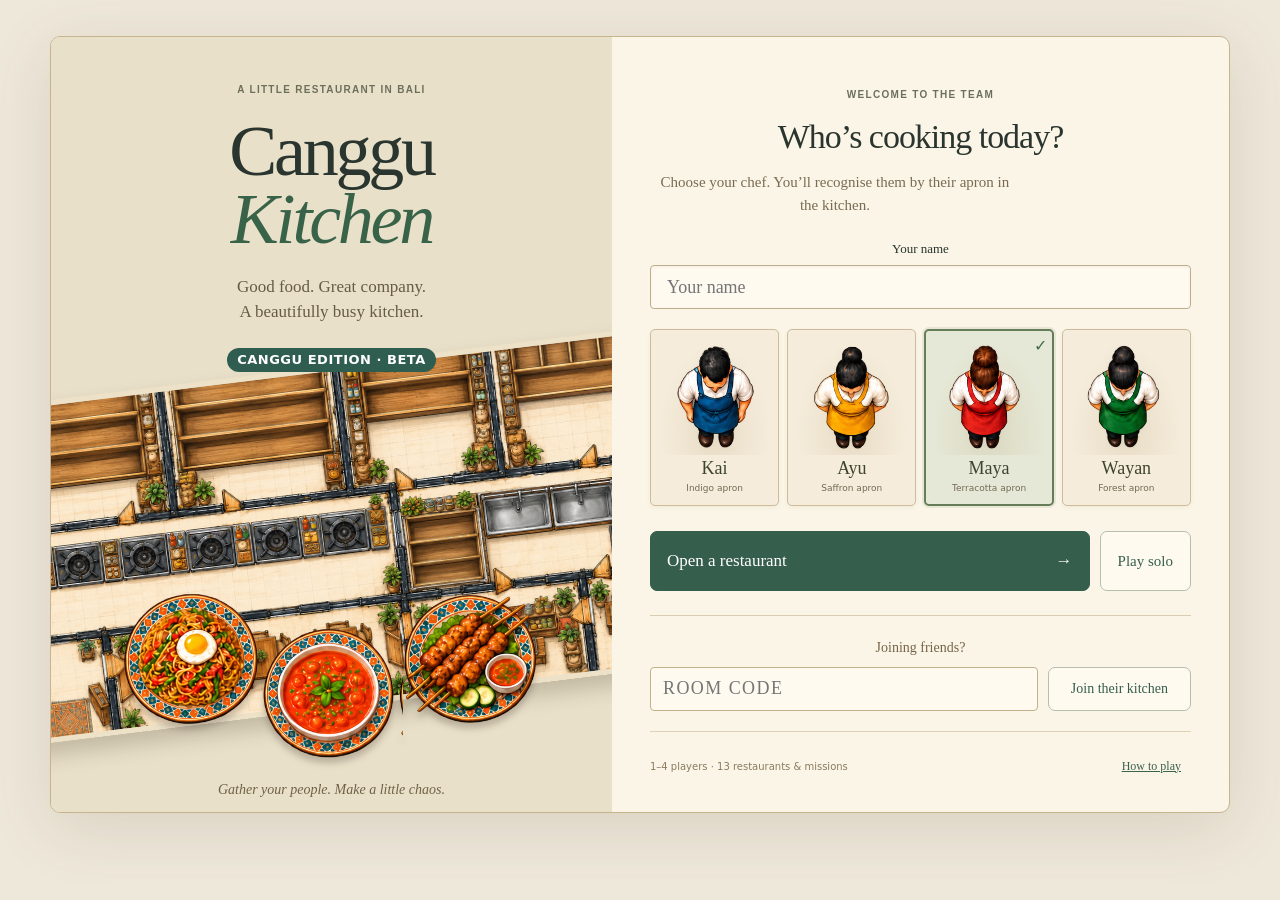
==== commit 0da8a350: "Clarify beta restocking and events, fix landscape order rail, archive original" ====
--- a/index.html
+++ b/index.html
@@ -1,3684 +1 @@
-<!doctype html>
-<html lang="en">
-<head>
-<meta charset="utf-8">
-<meta name="viewport" content="width=device-width, initial-scale=1, viewport-fit=cover, ">
-<meta name="apple-mobile-web-app-capable" content="yes">
-<meta name="apple-mobile-web-app-status-bar-style" content="black-translucent">
-<meta name="theme-color" content="#f5efdf">
-<title>Canggu Kitchen · Ink & Linen</title>
-<link rel="preconnect" href="https://fonts.googleapis.com">
-<link rel="preconnect" href="https://fonts.gstatic.com" crossorigin>
-
-<link rel="icon" href="data:image/svg+xml,<svg xmlns='http://www.w3.org/2000/svg' viewBox='0 0 100 100'><text y='.9em' font-size='90'>🍳</text></svg>">
-<style>
-:root {
-  --tile: #CFE6DE;
-  --grout: #E8F4EF;
-  --ink: #1D2A44;
-  --ink-2: #4A5874;
-  --paper: #FFFCF2;
-  --counter: #F7FAF9;
-  --steel: #A9BAC4;
-  --heat: #FF5533;
-  --ok: #1F9D63;
-  --bad: #D93A3A;
-  --lift: 0 3px 0 rgba(29, 42, 68, .22);
-  color-scheme: light;
-}
-* { box-sizing: border-box; -webkit-tap-highlight-color: transparent; }
-html, body { margin: 0; height: 100%; }
-body {
-  font-family: 'Fredoka', ui-rounded, 'SF Pro Rounded', system-ui, sans-serif;
-  color: var(--ink);
-  background-color: var(--tile);
-  background-image:
-    linear-gradient(var(--grout) 2px, transparent 2px),
-    linear-gradient(90deg, var(--grout) 2px, transparent 2px);
-  background-size: 56px 56px;
-  -webkit-user-select: none; user-select: none;
-  touch-action: manipulation;
-  overscroll-behavior: none;
-}
-button { font: inherit; color: inherit; touch-action: manipulation; cursor: pointer; }
-button:disabled { cursor: default; }
-button:focus-visible, input:focus-visible { outline: 3px solid var(--heat); outline-offset: 2px; }
-input { font: inherit; -webkit-user-select: text; user-select: text; }
-h1, h2, h3 { margin: 0; font-weight: 600; }
-
-/* ---------- shared ---------- */
-.logo { font-size: clamp(44px, 8vw, 84px); font-weight: 700; letter-spacing: -.02em; line-height: 1; color: var(--ink); text-shadow: 0 4px 0 #fff; }
-.logo span { color: var(--heat); }
-.logo.small { font-size: 40px; }
-.sub { color: var(--ink-2); margin: 8px 0 0; font-size: 18px; }
-.card { background: var(--paper); border: 2.5px solid var(--ink); border-radius: 18px; box-shadow: 0 6px 0 var(--ink); padding: 24px; }
-.btn { display: inline-flex; align-items: center; justify-content: center; gap: 8px; min-height: 48px; padding: 0 22px; border: 2.5px solid var(--ink); border-radius: 999px; background: var(--heat); color: #fff; font-weight: 600; font-size: 18px; box-shadow: var(--lift); }
-.btn:active { transform: translateY(2px); box-shadow: none; }
-.btn.big { min-height: 60px; font-size: 22px; padding: 0 30px; }
-.btn.ghost { background: #fff; color: var(--ink); }
-.btn:disabled { opacity: .45; }
-.link { background: none; border: 0; color: var(--ink-2); text-decoration: underline; font-size: 17px; padding: 10px; }
-.note { color: var(--ink-2); }
-.dot { display: inline-block; width: 14px; height: 14px; border-radius: 50%; border: 2px solid var(--ink); vertical-align: -1px; margin-right: 8px; }
-
-/* ---------- home & lobby ---------- */
-.home, .lobby { max-width: 860px; margin: 0 auto; padding: 48px 20px; text-align: center; }
-.homecard { margin-top: 28px; text-align: left; }
-.fld { display: block; font-weight: 600; margin-bottom: 18px; font-size: 18px; }
-.fld input { display: block; width: 100%; margin-top: 8px; font-size: 22px; padding: 12px 16px; border: 2.5px solid var(--ink); border-radius: 12px; background: #fff; }
-.colors { display: flex; gap: 14px; margin-top: 8px; }
-.cbtn { width: 52px; height: 52px; border-radius: 50%; border: 3px solid var(--ink); background: var(--c); box-shadow: var(--lift); }
-.cbtn.on { outline: 4px solid var(--c); outline-offset: 4px; }
-.split { display: grid; grid-template-columns: 1fr 1fr; gap: 24px; margin-top: 6px; }
-.half { display: flex; flex-direction: column; gap: 12px; align-items: flex-start; padding: 18px; border-radius: 14px; background: var(--counter); border: 2px dashed var(--steel); }
-.half p { margin: 0; color: var(--ink-2); }
-.codein { width: 100%; font-size: 28px; letter-spacing: .08em; padding: 10px 14px; border: 2.5px solid var(--ink); border-radius: 12px; text-transform: uppercase; font-weight: 600; }
-.lobby .card { margin-top: 20px; text-align: left; }
-.lobby h2 { margin: 22px 0 10px; font-size: 22px; }
-.roomcode { font-size: clamp(56px, 11vw, 96px); font-weight: 700; letter-spacing: .06em; text-align: center; color: var(--heat); line-height: 1.1; margin: 4px 0 6px; }
-.plist { list-style: none; padding: 0; margin: 0; display: grid; gap: 8px; }
-.plist li { display: flex; align-items: center; font-size: 22px; padding: 10px 14px; background: #fff; border: 2px solid var(--ink); border-radius: 12px; }
-.plist em { margin-left: 10px; font-style: normal; color: var(--ink-2); font-size: 16px; }
-.plist em.on { color: var(--ok); }
-.plist em.off { color: var(--bad); }
-h2 small, h2 .extra { font-size: 14px; font-weight: 500; color: var(--ink-2); margin-left: 6px; }
-.plist .x { margin-left: auto; background: none; border: 0; font-size: 22px; padding: 4px 10px; }
-.setrow { display: flex; align-items: center; gap: 14px; margin: 10px 0; flex-wrap: wrap; }
-.setrow > span { width: 130px; font-weight: 600; }
-.seg { display: inline-flex; border: 2.5px solid var(--ink); border-radius: 999px; overflow: hidden; background: #fff; flex-wrap: wrap; }
-.seg button { border: 0; background: none; padding: 10px 16px; font-size: 17px; min-height: 44px; }
-.seg button + button { border-left: 2px solid var(--ink); }
-.seg button.on { background: var(--ink); color: #fff; }
-.seg button:disabled { color: var(--ink); }
-.seg button.on:disabled { color: #fff; }
-.lobby .btn.big { margin-top: 24px; width: 100%; }
-.lobbylinks { display: flex; justify-content: center; gap: 12px; margin-top: 10px; }
-
-/* ---------- game layout ---------- */
-.game { height: 100vh; height: 100dvh; display: flex; flex-direction: column; }
-.bar { display: flex; align-items: center; gap: 14px; padding: 8px 14px; background: var(--ink); color: #fff; flex: none; }
-.brand { font-weight: 700; font-size: 22px; white-space: nowrap; }
-.brand span { color: var(--heat); }
-.brand small { font-weight: 500; font-size: 14px; opacity: .7; margin-left: 6px; letter-spacing: .05em; }
-.clock { font-size: 34px; font-weight: 700; font-variant-numeric: tabular-nums; min-width: 96px; text-align: center; background: var(--paper); color: var(--ink); border-radius: 10px; padding: 0 12px; line-height: 44px; }
-.clock.hurry { background: var(--heat); color: #fff; }
-.who { display: flex; gap: 8px; flex: 1; flex-wrap: wrap; }
-.pchip { --p: 0; padding: 4px 12px 4px 10px; border-radius: 999px; font-weight: 600; font-size: 16px; background: linear-gradient(90deg, var(--c) calc(var(--p) * 100%), rgba(255,255,255,.14) 0); border: 2px solid var(--c); }
-.net { font-size: 14px; }
-.net.bad { background: var(--bad); padding: 4px 10px; border-radius: 8px; }
-.menu-b { background: none; border: 2px solid rgba(255,255,255,.5); color: #fff; border-radius: 10px; width: 46px; height: 42px; font-size: 22px; }
-
-.main { flex: 1; min-height: 0; display: grid; grid-template-columns: minmax(0, 1.5fr) minmax(330px, 1fr); gap: 12px; padding: 12px; }
-.board { display: grid; grid-template-columns: 1fr 1fr 1fr; grid-template-rows: auto auto auto; gap: 10px; align-content: start; overflow: auto; }
-.area { background: var(--counter); border: 2.5px solid var(--ink); border-radius: 14px; padding: 8px 10px 10px; box-shadow: var(--lift); min-width: 0; }
-.area h3 { font-size: 16px; margin-bottom: 6px; color: var(--ink-2); font-weight: 600; }
-.area h3 small { font-weight: 400; }
-.area.active { background: #FFF1D6; border-color: var(--heat); }
-.reception { grid-area: rec; }
-.dining { grid-area: din; display: flex; flex-direction: column; }
-.st1 { grid-area: st1; } .st2 { grid-area: st2; }
-.stove { grid-area: stove; } .cupboard { grid-area: cup; }
-.area.green { grid-area: green; } .area.sink { grid-area: sink; }
-.board.scen-1 { grid-template-areas: "rec din din" "st1 din din" "st2 stove cup"; }
-.board.scen-2 { grid-template-areas: "rec din din" "green din din" "st1 st2 stove" "cup cup stove"; }
-.board.scen-3 { grid-template-areas: "rec din din" "green din din" "st1 st2 stove" "sink cup cup"; }
-
-/* action spaces: the sand timers */
-.spots { display: flex; flex-wrap: wrap; gap: 8px; }
-.spot { --p: 0; position: relative; width: 58px; height: 58px; border-radius: 50%; border: 3px dashed var(--steel); background: #fff; display: grid; place-items: center; font-size: 24px; padding: 0; }
-.spot:active { transform: scale(.94); }
-.spot.taken { border: 3px solid var(--ink); background: conic-gradient(var(--c) calc(var(--p) * 360deg), color-mix(in srgb, var(--c) 25%, #fff) 0); }
-.spot.taken .ini { position: relative; z-index: 1; width: 34px; height: 34px; border-radius: 50%; background: #fff; display: grid; place-items: center; font-weight: 700; font-size: 18px; color: var(--ink); }
-.spot .sec { position: absolute; bottom: -4px; right: -6px; font-style: normal; font-size: 13px; font-weight: 700; background: var(--ink); color: #fff; border-radius: 8px; padding: 0 5px; min-width: 20px; }
-.spot .sec:empty { display: none; }
-.spot.taken.expired { background: color-mix(in srgb, var(--c) 30%, #fff); }
-.spot.mine.expired { animation: nudge 1.4s ease-in-out infinite; }
-@keyframes nudge { 50% { box-shadow: 0 0 0 6px color-mix(in srgb, var(--c) 45%, transparent); } }
-
-.queue { display: flex; align-items: center; gap: 18px; margin-top: 10px; }
-.queue p { margin: 0; font-size: 15px; color: var(--ink-2); }
-.stack { width: 40px; height: 52px; border-radius: 6px; background: var(--heat); border: 2px solid var(--ink); box-shadow: calc(var(--n) * 2px) calc(var(--n) * 2px) 0 #fff, calc(var(--n) * 2px + 2px) calc(var(--n) * 2px + 2px) 0 var(--ink); flex: none; }
-
-/* seats & order tickets */
-.seats { display: grid; grid-template-columns: repeat(3, 1fr); gap: 8px; flex: 1; margin-bottom: 10px; }
-.seat { min-height: 92px; border-radius: 8px; border: 2px dashed var(--steel); background: transparent; }
-.seat.reserved { display: grid; place-items: center; color: var(--steel); font-weight: 600; background: repeating-linear-gradient(-45deg, transparent 0 8px, rgba(169,186,196,.18) 8px 16px); }
-.seat.guest { border: 2px solid var(--ink); background: var(--paper); display: flex; flex-direction: column; align-items: flex-start; padding: 8px; text-align: left; box-shadow: var(--lift); }
-.seat.guest.glow { border-color: var(--heat); box-shadow: 0 0 0 4px rgba(255,85,51,.35), var(--lift); }
-.mt-e { font-size: 26px; line-height: 1; }
-.mt-n { font-weight: 600; font-size: 15px; line-height: 1.15; margin: 3px 0 4px; }
-.mt-r { display: flex; align-items: center; gap: 6px; flex-wrap: wrap; font-size: 15px; }
-.pl { display: inline-grid; place-items: center; border-radius: 50%; border: 2px solid var(--ink); background: #fff; font-weight: 700; font-size: 11px; color: var(--ink); box-shadow: inset 0 0 0 3px #E4ECEF; flex: none; }
-.pl-S { width: 22px; height: 22px; } .pl-M { width: 27px; height: 27px; } .pl-L { width: 32px; height: 32px; } .pl-XL { width: 37px; height: 37px; }
-.pl.big.pl-S { width: 30px; height: 30px; } .pl.big.pl-M { width: 38px; height: 38px; } .pl.big.pl-L { width: 46px; height: 46px; } .pl.big.pl-XL { width: 54px; height: 54px; }
-.pl.big { font-size: 14px; }
-.pot { display: inline-flex; align-items: center; gap: 1px; font-size: 15px; }
-.pot b { font-size: 15px; }
-
-/* storage, stove, cupboard */
-.ings { display: grid; grid-template-columns: repeat(3, 1fr); gap: 6px; margin-top: 8px; }
-.ing { display: flex; align-items: center; justify-content: center; gap: 4px; min-height: 46px; border-radius: 10px; border: 2px solid var(--ink); background: #fff; font-size: 22px; padding: 0 4px; }
-.ing b { font-size: 16px; }
-.ing:disabled { opacity: .35; }
-.ing.glow { background: #FFE2B8; box-shadow: var(--lift); }
-.ing:active:not(:disabled) { transform: translateY(2px); }
-.plates { display: flex; flex-wrap: wrap; gap: 6px; align-items: flex-end; }
-.pbtn { display: flex; flex-direction: column; align-items: center; gap: 2px; background: none; border: 2px solid transparent; border-radius: 10px; padding: 4px 6px; }
-.pbtn b { font-size: 14px; }
-.pbtn:disabled { opacity: .35; }
-.pbtn.glow { border-color: var(--heat); background: #FFE2B8; }
-
-/* my kitchen */
-.kitchen { display: flex; flex-direction: column; gap: 10px; min-height: 0; overflow: auto; }
-.me { display: flex; gap: 12px; align-items: center; background: var(--ink); color: #fff; border-radius: 14px; padding: 10px 12px; flex: none; }
-.glass { --p: 0; position: relative; width: 66px; height: 66px; border-radius: 50%; flex: none; border: 3px solid #fff; background: conic-gradient(var(--c) calc(var(--p) * 360deg), rgba(255,255,255,.12) 0); display: grid; place-items: center; }
-.glass .hg { font-size: 28px; }
-.glass .sec { position: absolute; bottom: -6px; right: -6px; font-style: normal; font-weight: 700; background: var(--heat); border-radius: 10px; padding: 0 6px; font-size: 15px; }
-.glass .sec:empty { display: none; }
-.glass.free, .glass.expired { background: var(--c); }
-.prompt { flex: 1; display: flex; align-items: center; gap: 10px; }
-.prompt p { margin: 0; font-size: 17px; line-height: 1.3; flex: 1; }
-.prompt .btn { flex: none; }
-.mytks { display: grid; grid-template-columns: repeat(auto-fill, minmax(190px, 1fr)); gap: 10px; }
-.empty-k { margin: 0; padding: 16px; border: 2px dashed var(--ink-2); border-radius: 12px; color: var(--ink-2); background: rgba(255,255,255,.5); font-size: 17px; grid-column: 1 / -1; }
-.ticket { position: relative; background: var(--paper); border: 2px solid var(--ink); border-radius: 4px 4px 10px 10px; padding: 12px 10px 10px; box-shadow: var(--lift); }
-.ticket::before { content: ''; position: absolute; left: -2px; right: -2px; top: -2px; height: 8px; background: radial-gradient(circle at 6px 0, var(--tile) 5px, transparent 5.5px) 0 0 / 12px 8px repeat-x; }
-.ticket.sel { border-color: var(--heat); box-shadow: 0 0 0 3px rgba(255,85,51,.4), var(--lift); }
-.ticket.cookable { border-color: var(--heat); }
-.tk-head { display: flex; align-items: center; gap: 6px; }
-.tk-e { font-size: 28px; line-height: 1; }
-.tk-n { font-weight: 600; font-size: 17px; line-height: 1.1; }
-.tk-tag { margin-left: auto; font-size: 12px; background: var(--heat); color: #fff; border-radius: 6px; padding: 1px 6px; }
-.tk-need { display: flex; align-items: center; gap: 8px; margin: 8px 0; padding-bottom: 8px; border-bottom: 2px dotted var(--steel); font-size: 18px; }
-.tk-plate { display: flex; align-items: center; gap: 8px; min-height: 56px; }
-.noplate { font-size: 14px; color: var(--ink-2); border: 2px dashed var(--steel); border-radius: 999px; padding: 6px 10px; }
-.chips { display: flex; flex-wrap: wrap; gap: 4px; }
-.chip { display: inline-grid; place-items: center; width: 38px; height: 38px; border-radius: 10px; border: 2px solid var(--ink); background: #fff; font-size: 20px; padding: 0; }
-.chip.armed { background: var(--bad); border-color: var(--bad); animation: wiggle .4s ease-in-out infinite; }
-@keyframes wiggle { 25% { transform: rotate(-8deg); } 75% { transform: rotate(8deg); } }
-.tk-cook { display: flex; flex-wrap: wrap; align-items: center; gap: 8px; margin-top: 8px; }
-.cells { display: inline-flex; gap: 3px; }
-.cells i { width: 18px; height: 18px; border-radius: 4px; border: 2px solid var(--steel); background: #fff; }
-.cells i.goal { border-color: var(--ink); }
-.cells i.on { background: var(--heat); border-color: var(--ink); }
-.cells i.over { background: var(--bad); }
-.ct { font-size: 14px; color: var(--ink-2); }
-.cookbtn { width: 100%; margin-top: 10px; min-height: 48px; }
-.others { display: flex; flex-direction: column; gap: 8px; margin-top: auto; }
-.other { border-left: 6px solid var(--c); background: rgba(255,255,255,.55); border-radius: 10px; padding: 8px 10px; }
-.oname { font-weight: 600; font-size: 16px; margin-bottom: 6px; }
-.oname small { font-weight: 400; color: var(--ink-2); }
-.otks { display: flex; gap: 6px; overflow-x: auto; }
-.otks .ticket { min-width: 150px; padding: 8px; transform: none; font-size: 90%; }
-.otks .ticket .tk-plate { min-height: 36px; }
-.otks .ticket .tk-e { font-size: 20px; }
-.otks .ticket .tk-n { font-size: 14px; }
-.otks .ticket .chip { width: 28px; height: 28px; font-size: 15px; }
-.none { color: var(--ink-2); font-size: 14px; }
-
-/* overlays */
-.sheet { position: fixed; inset: 0; background: rgba(29,42,68,.55); display: grid; place-items: center; padding: 20px; z-index: 20; overflow: auto; }
-.sheet .card { max-width: 760px; width: 100%; }
-.sheet h2 { font-size: 28px; margin-bottom: 10px; }
-.sheet p { font-size: 18px; line-height: 1.45; }
-.readysheet { background: rgba(29,42,68,.35); place-items: end center; }
-.readysheet .card { display: flex; flex-direction: column; align-items: flex-start; gap: 6px; }
-.help ul { padding-left: 0; list-style: none; font-size: 17px; line-height: 1.45; }
-.help li { margin: 8px 0; }
-.menu { max-width: 380px !important; display: flex; flex-direction: column; gap: 10px; }
-.results.won h2 { color: var(--ok); }
-.results.lost h2 { color: var(--bad); }
-.rgrid { display: grid; grid-template-columns: repeat(auto-fit, minmax(200px, 1fr)); gap: 12px; margin: 16px 0; }
-.rcol { border-top: 6px solid var(--c); background: #fff; border-radius: 10px; padding: 10px; border-left: 2px solid var(--ink); border-right: 2px solid var(--ink); border-bottom: 2px solid var(--ink); }
-.rcol h3 { font-size: 19px; display: flex; align-items: center; margin-bottom: 8px; }
-.rcol h3 span { margin-left: auto; font-size: 16px; color: var(--ink-2); }
-.rrow { display: flex; gap: 8px; align-items: center; padding: 6px 0; border-top: 1px dotted var(--steel); }
-.rrow .re { font-size: 24px; }
-.rrow div { flex: 1; display: flex; flex-direction: column; }
-.rrow small { color: var(--ink-2); font-size: 13px; }
-.rrow .mark { font-size: 22px; font-weight: 700; }
-.rrow.ok .mark { color: var(--ok); }
-.rrow.bad .mark { color: var(--bad); }
-.acts { margin: 8px 0 0; font-size: 14px !important; color: var(--ink-2); }
-.rbtns { display: flex; flex-wrap: wrap; gap: 10px; align-items: center; }
-.countdown { position: fixed; inset: 0; display: none; place-items: center; font-size: 220px; font-weight: 700; color: #fff; text-shadow: 0 8px 0 var(--ink); background: rgba(255,85,51,.75); z-index: 30; pointer-events: none; }
-.countdown.on { display: grid; }
-.phase-ready .main, .phase-results .main { filter: saturate(.85); }
-
-#toast { position: fixed; left: 50%; top: 70px; transform: translate(-50%, -20px); opacity: 0; background: var(--ink); color: #fff; padding: 12px 20px; border-radius: 14px; font-size: 18px; font-weight: 500; z-index: 50; transition: opacity .2s, transform .2s; pointer-events: none; max-width: 90vw; text-align: center; }
-#toast.show { opacity: 1; transform: translate(-50%, 0); }
-#toast.err { background: var(--bad); }
-
-/* portrait iPad / phone */
-@media (orientation: portrait), (max-width: 900px) {
-  .game { height: auto; min-height: 100dvh; }
-  .main { grid-template-columns: 1fr; }
-  .kitchen { overflow: visible; }
-  .split { grid-template-columns: 1fr; }
-}
-@media (max-width: 640px) {
-  .board { grid-template-columns: 1fr 1fr; }
-  .board.scen-1 { grid-template-areas: "rec st1" "din din" "st2 stove" "cup cup"; }
-  .board.scen-2 { grid-template-areas: "rec green" "din din" "st1 st2" "stove cup"; }
-  .board.scen-3 { grid-template-areas: "rec green" "din din" "st1 st2" "stove cup" "sink sink"; }
-  .who { display: none; }
-  .brand small { display: none; }
-}
-@media (prefers-reduced-motion: reduce) {
-  .spot.mine.expired, .chip.armed { animation: none; }
-  #toast { transition: none; }
-}
-
-/* ---------- kid-friendly helpers ---------- */
-.hint { display: block; margin-top: 4px; color: #FFD27A; font-size: 15px; }
-.ni { display: inline-block; position: relative; }
-.ni.got::after { content: '✓'; position: absolute; right: -4px; bottom: -6px; font-size: 11px; font-weight: 700; color: #fff; background: var(--ok); border-radius: 50%; width: 14px; height: 14px; line-height: 14px; text-align: center; }
-.pl.got { background: #DDF3E7; box-shadow: inset 0 0 0 3px #B5E2C9; }
-.glass.go { animation: ready 1.2s ease-in-out infinite; }
-@keyframes ready { 50% { box-shadow: 0 0 0 8px rgba(255,255,255,.35); } }
-@media (prefers-reduced-motion: reduce) { .glass.go { animation: none; } }
-
-/* Safari's tab bar leaves ~740 px in landscape: tighten the board */
-@media (orientation: landscape) and (max-height: 780px) {
-  .bar { padding: 6px 12px; }
-  .clock { font-size: 30px; line-height: 40px; }
-  .main { gap: 10px; padding: 8px 10px; }
-  .board { gap: 8px; }
-  .area { padding: 6px 8px 8px; }
-  .area h3 { font-size: 15px; margin-bottom: 4px; }
-  .spot { width: 52px; height: 52px; font-size: 21px; }
-  .spot.taken .ini { width: 30px; height: 30px; font-size: 16px; }
-  .ing { min-height: 40px; font-size: 20px; }
-  .ings { margin-top: 6px; gap: 5px; }
-  .seat { min-height: 84px; }
-  .queue { margin-top: 6px; }
-  .stack { width: 34px; height: 44px; }
-  .glass { width: 58px; height: 58px; }
-}
-
-/* ---------- scenarios 2 & 3 ---------- */
-.rc { display: flex; align-items: center; gap: 14px; flex-wrap: wrap; }
-.rc .queue { margin-top: 0; }
-.gh { display: flex; flex-direction: column; gap: 6px; }
-.spices { display: grid; grid-template-columns: repeat(5, 1fr); gap: 4px; }
-.ing.spice { min-height: 40px; font-size: 18px; flex-direction: column; gap: 0; padding: 2px; }
-.ing.spice b { font-size: 13px; line-height: 1; }
-.sink .plates { gap: 2px; }
-.pl.dirtyp { background: #E9DCC4; box-shadow: inset 0 0 0 3px #CBB58F; }
-.pbtn.dirty b { color: #8A6A35; }
-.goalchip { display: flex; align-items: baseline; gap: 6px; background: rgba(255,255,255,.12); border-radius: 10px; padding: 4px 10px; font-size: 18px; white-space: nowrap; }
-.goalchip b { font-size: 24px; }
-.goalchip small { font-size: 14px; opacity: .8; }
-.coin { font-size: 13px; font-weight: 600; margin-left: 4px; white-space: nowrap; }
-.tk-head .coin { margin-left: auto; }
-.tk-head .coin + .tk-tag { margin-left: 6px; }
-.mt-e .coin { vertical-align: 4px; }
-.ni.sp { margin-left: 2px; }
-.chip.spc { background: #EEF7EA; }
-.bin { margin-left: auto; background: #fff; border: 2px solid var(--ink-2); border-radius: 10px; min-width: 40px; height: 36px; font-size: 16px; padding: 0 8px; }
-.bin.armed { background: var(--bad); border-color: var(--bad); color: #fff; font-size: 13px; font-weight: 600; }
-.glasses { display: flex; gap: 8px; flex: none; }
-.glasses.n2 .glass { width: 54px; height: 54px; }
-.glasses.n2 .glass .hg { font-size: 22px; }
-.scens { display: grid; gap: 8px; }
-.scen { text-align: left; background: #fff; border: 2.5px solid var(--ink); border-radius: 12px; padding: 10px 14px; display: flex; flex-direction: column; gap: 2px; }
-.scen b { font-size: 19px; font-weight: 600; }
-.scen small { color: var(--ink-2); font-size: 15px; }
-.scen.on { background: var(--ink); color: #fff; }
-.scen.on small { color: #DCE3EE; }
-.scen:disabled { color: var(--ink); }
-.scen.on:disabled { color: #fff; }
-.scen .won { color: var(--ok); }
-.scen.on .won { color: #7EE2AE; }
-.money { font-size: 17px !important; margin: 8px 0 0; }
-@media (orientation: landscape) and (max-height: 780px) {
-  .goalchip b { font-size: 20px; }
-  .ing.spice { min-height: 36px; }
-}
-
-/* compact cards and area headers (fits Safari's landscape height with all rooms) */
-.ahead { display: flex; align-items: center; justify-content: space-between; gap: 6px; margin-bottom: 6px; }
-.ahead h3 { margin: 0; }
-.ahead .spots { flex-wrap: nowrap; gap: 6px; }
-.seat { min-height: 70px; }
-.seat.guest { padding: 6px 7px; gap: 4px; }
-.mt-top { display: flex; align-items: center; gap: 5px; width: 100%; min-width: 0; }
-.mt-top .mt-e { font-size: 22px; flex: none; }
-.mt-top .mt-n { margin: 0; font-size: 14px; line-height: 1.1; flex: 1; min-width: 0; }
-.mt-top .coin { margin-left: auto; flex: none; }
-.mt-r { gap: 4px; font-size: 13px; }
-.mt-i { letter-spacing: -1px; }
-.green .spices { margin-top: 0; }
-.sink .plates { align-items: center; }
-@media (orientation: landscape) and (max-height: 780px) {
-  .ahead .spot { width: 46px; height: 46px; font-size: 19px; }
-  .ahead .spot.taken .ini { width: 27px; height: 27px; font-size: 15px; }
-  .seat { min-height: 66px; }
-}
-
-/* ---------- restaurants 4 & 5: van, storage 3, shifts ---------- */
-.st3 { grid-area: st3; }
-.area.van { grid-area: van; }
-.board.scen-4 { grid-template-areas: "rec din din" "green din din" "st1 st2 stove" "sink cup cup"; }
-.board.scen-5 { grid-template-areas: "rec din din" "green din din" "st1 st2 st3" "stove sink cup"; }
-.st3 .ings { grid-template-columns: repeat(2, 1fr); }
-.vanrow { display: flex; align-items: center; gap: 8px; flex-wrap: wrap; }
-.vanbtn { display: flex; align-items: center; gap: 6px; border: 2.5px solid var(--ink); border-radius: 12px; background: #fff; padding: 4px 10px; font-size: 24px; box-shadow: var(--lift); min-height: 46px; }
-.vanbtn span { display: flex; flex-direction: column; font-size: 15px; font-weight: 600; text-align: left; line-height: 1.1; }
-.vanbtn small { font-weight: 400; font-size: 12px; color: var(--ink-2); }
-.vanbtn:disabled { opacity: .45; }
-.vanbtn:active:not(:disabled) { transform: translateY(2px); box-shadow: none; }
-.vts { display: flex; gap: 4px; flex-wrap: wrap; }
-.vt { --p: 0; position: relative; width: 34px; height: 34px; border-radius: 50%; border: 2px solid var(--ink); display: grid; place-items: center; background: conic-gradient(var(--c) calc(var(--p) * 360deg), color-mix(in srgb, var(--c) 25%, #fff) 0); }
-.vt .ini { width: 22px; height: 22px; border-radius: 50%; background: #fff; display: grid; place-items: center; font-size: 12px; font-weight: 700; }
-.vt .sec { position: absolute; bottom: -5px; right: -6px; font-style: normal; font-size: 11px; font-weight: 700; background: var(--ink); color: #fff; border-radius: 6px; padding: 0 3px; }
-.vt .sec:empty { display: none; }
-.shiftchip b { font-size: 20px; }
-.shop { max-width: 640px !important; }
-.shop h3 { font-size: 18px; margin: 14px 0 6px; }
-.shoprow { display: flex; flex-wrap: wrap; gap: 8px; }
-.sbtn { display: flex; flex-direction: column; align-items: center; min-width: 64px; min-height: 60px; justify-content: center; border: 2.5px solid var(--ink); border-radius: 12px; background: #fff; font-size: 26px; padding: 4px 8px; box-shadow: var(--lift); }
-.sbtn small { font-size: 12px; color: var(--ink-2); }
-.sbtn.on { background: #FFE2B8; border-color: var(--heat); }
-.sbtn:active { transform: translateY(2px); box-shadow: none; }
-.shoprooms { margin-top: 10px; font-size: 17px; display: flex; align-items: center; gap: 8px; flex-wrap: wrap; }
-.tray { display: flex; align-items: center; gap: 6px; margin-top: 8px; min-height: 48px; }
-.tray .slot { width: 40px; height: 40px; border: 2px dashed var(--steel); border-radius: 10px; display: grid; place-items: center; font-size: 22px; background: #fff; }
-.shopsheet { z-index: 25; }
-.shop > .btn.ghost { margin-top: 16px; }
-@media (max-width: 640px) {
-  .board.scen-4 { grid-template-areas: "rec green" "din din" "st1 st2" "stove cup" "sink sink"; }
-  .board.scen-5 { grid-template-areas: "rec green" "din din" "st1 st2" "st3 stove" "sink cup"; }
-}
-
-.vanbar { display: flex; align-items: center; gap: 6px; padding: 3px 6px 3px 3px; border-radius: 12px; }
-.vanbar.active { background: var(--heat); }
-.vanbar .vanbtn { font-size: 22px; min-height: 40px; padding: 2px 8px; color: var(--ink); }
-.vanbar .vanbtn span { font-size: 14px; }
-.vanbar .vt { border-color: #fff; }
-.vanbar .vt .ini { color: var(--ink); }
-.st3 .ahead h3 { white-space: nowrap; }
-
-/* tighter guest cards and plates so restaurants 4 & 5 fit Safari's landscape height */
-.mt-top .mt-n { font-size: 13px; display: -webkit-box; -webkit-line-clamp: 2; -webkit-box-orient: vertical; overflow: hidden; }
-.mt-r { font-size: 12px; flex-wrap: nowrap; }
-.mt-i { letter-spacing: -2px; white-space: nowrap; overflow: hidden; min-width: 0; flex: 1; }
-.mt-r .pl { width: 22px; height: 22px; font-size: 10px; }
-.board.scen-4 .cupboard .pl.big.pl-S, .board.scen-5 .cupboard .pl.big.pl-S, .board.scen-6 .cupboard .pl.big.pl-S, .board.scen-7 .cupboard .pl.big.pl-S, .board.scen-8 .cupboard .pl.big.pl-S { width: 26px; height: 26px; }
-.board.scen-4 .cupboard .pl.big.pl-M, .board.scen-5 .cupboard .pl.big.pl-M, .board.scen-6 .cupboard .pl.big.pl-M, .board.scen-7 .cupboard .pl.big.pl-M, .board.scen-8 .cupboard .pl.big.pl-M { width: 31px; height: 31px; }
-.board.scen-4 .cupboard .pl.big.pl-L, .board.scen-5 .cupboard .pl.big.pl-L, .board.scen-6 .cupboard .pl.big.pl-L, .board.scen-7 .cupboard .pl.big.pl-L, .board.scen-8 .cupboard .pl.big.pl-L { width: 36px; height: 36px; }
-.board.scen-4 .cupboard .pl.big.pl-XL, .board.scen-5 .cupboard .pl.big.pl-XL, .board.scen-6 .cupboard .pl.big.pl-XL, .board.scen-7 .cupboard .pl.big.pl-XL, .board.scen-8 .cupboard .pl.big.pl-XL { width: 41px; height: 41px; }
-.board.scen-5 .stove .spots, .board.scen-6 .stove .spots, .board.scen-7 .stove .spots, .board.scen-8 .stove .spots { gap: 5px; }
-@media (orientation: landscape) and (max-height: 780px) {
-  .board.scen-5 .stove .spot, .board.scen-6 .stove .spot, .board.scen-7 .stove .spot, .board.scen-8 .stove .spot { width: 46px; height: 46px; font-size: 19px; }
-  .seat { min-height: 60px; }
-}
-.seats { grid-template-columns: repeat(3, minmax(0, 1fr)); }
-.seat { min-width: 0; overflow: hidden; }
-.mt-r { flex-wrap: wrap; row-gap: 2px; }
-.mt-i { white-space: normal; overflow: visible; flex: 0 1 auto; letter-spacing: -1px; }
-.mt-r .pot { flex: none; }
-@media (orientation: landscape) and (max-height: 720px) {
-  .bar { padding: 4px 10px; }
-  .main { padding: 6px 8px; gap: 8px; }
-  .board { gap: 6px; }
-  .area { padding: 5px 7px 6px; }
-  .area h3 { font-size: 14px; }
-  .spot, .ahead .spot, .board.scen-5 .stove .spot, .board.scen-6 .stove .spot, .board.scen-7 .stove .spot, .board.scen-8 .stove .spot { width: 42px; height: 42px; font-size: 18px; }
-  .spot.taken .ini, .ahead .spot.taken .ini { width: 26px; height: 26px; font-size: 14px; }
-  .ing { min-height: 34px; }
-  .ing.spice { min-height: 32px; }
-  .pbtn { padding: 2px 4px; }
-}
-
-/* ---------- restaurants 6-8 and missions ---------- */
-.board.scen-6, .board.scen-7, .board.scen-8 { grid-template-areas: "rec din din" "green din din" "st1 st2 st3" "stove sink cup"; }
-@media (max-width: 640px) {
-  .board.scen-6, .board.scen-7, .board.scen-8 { grid-template-areas: "rec green" "din din" "st1 st2" "st3 stove" "sink cup"; }
-}
-.bar .brand small { margin-left: 0; font-size: 13px; }
-.goalnote { font-size: 17px; color: var(--ink); background: #FFF1D6; border-radius: 10px; padding: 8px 12px; }
-.officebar { gap: 4px; flex-direction: column; padding: 2px 4px; }
-.officebar small { font-size: 11px; line-height: 1; opacity: .85; }
-.officebar .spot { width: 40px; height: 40px; font-size: 18px; border-color: rgba(255,255,255,.7); }
-.officebar .spot.taken .ini { width: 24px; height: 24px; font-size: 13px; }
-.tempbar { display: flex; align-items: center; gap: 4px; font-size: 18px; }
-.vt.tempw { --c: #F2F2F2; border-color: #fff; background: conic-gradient(#BFC7CF calc(var(--p) * 360deg), #F7F7F7 0); }
-.vt.strike, .glass.strike { display: grid; place-items: center; font-size: 18px; background: #5B6478 !important; }
-.glass.strike { font-size: 26px; border-color: #8C95A6; }
-.spot.tempw .ini { box-shadow: inset 0 0 0 2px #BFC7CF; }
-.spot.broken { display: grid; place-items: center; border: 3px dashed var(--bad); background: #FCE3E3; cursor: not-allowed; }
-.area.locked { position: relative; }
-.area.locked .ings { opacity: .35; }
-.lockmsg { position: absolute; left: 8px; right: 8px; bottom: 10px; text-align: center; font-size: 13px; font-weight: 600; background: var(--ink); color: #fff; border-radius: 8px; padding: 4px 6px; }
-.vipband { margin: -6px -4px 6px; padding: 3px 8px; border-radius: 6px; background: #3B2E6E; color: #FFE7A3; font-size: 13px; font-weight: 600; display: flex; align-items: center; gap: 4px; }
-.vipband .coin { margin-left: auto; color: #FFE7A3; }
-.ticket.vipt { border-color: #3B2E6E; }
-.ticket.served { opacity: .72; background: #EEF4F1; }
-.shelf { grid-column: 1 / -1; display: flex; flex-wrap: wrap; align-items: center; gap: 6px; padding: 6px 8px; background: #EEF4F1; border: 2px solid var(--ok); border-radius: 10px; }
-.shelf .shl { font-size: 14px; font-weight: 600; color: var(--ok); margin-right: 2px; }
-.shchip { display: inline-flex; align-items: center; gap: 3px; min-height: 40px; padding: 2px 8px; font-size: 22px; background: #fff; border: 2px solid var(--ink); border-radius: 10px; }
-.shchip small { font-size: 12px; color: var(--ink-2); }
-.shchip.serve { border-color: var(--heat); box-shadow: 0 0 0 3px rgba(255,85,51,.25); }
-.shchip.warn small { color: var(--bad); font-weight: 600; }
-.parkbtn { margin-left: auto; flex: none; min-height: 36px; padding: 2px 10px; font-size: 15px; font-weight: 600; color: var(--ok); background: #fff; border: 2px solid var(--ok); border-radius: 18px; }
-.parkbtn.armed { color: #fff; background: var(--bad); border-color: var(--bad); }
-.tk-cook .cells, .tk-cook .ct { position: relative; z-index: 0; }
-.parkbtn, .tk-cook .bin { position: relative; z-index: 1; }
-.parkbtn + .bin { margin-left: 6px; }
-.peekcard { max-width: 300px; }
-.tk-tag.srv { background: var(--ok); }
-.seat.vipseat { border-color: #3B2E6E; background: #F4F0FF; }
-.mt-r.vipr { gap: 4px; }
-.mt-r .plus { font-weight: 700; color: var(--ink-2); }
-.seat.throwable { border-color: var(--bad); }
-.seat.picked { background: #FCE3E3; border-color: var(--bad); box-shadow: 0 0 0 3px rgba(217,58,58,.35); position: relative; }
-.outtag { position: absolute; top: 4px; right: 4px; background: var(--bad); color: #fff; font-size: 12px; font-weight: 700; border-radius: 6px; padding: 1px 6px; }
-.olist { display: grid; gap: 8px; }
-.obtn { text-align: left; display: flex; flex-direction: column; gap: 2px; background: #fff; border: 2.5px solid var(--ink); border-radius: 12px; padding: 10px 14px; box-shadow: var(--lift); }
-.obtn b { font-size: 17px; font-weight: 600; }
-.obtn small { color: var(--ink-2); font-size: 14px; }
-.obtn:disabled { opacity: .45; }
-.checks { list-style: none; padding: 0; margin: 8px 0; display: grid; gap: 4px; font-size: 17px; }
-.checks li { display: flex; align-items: center; gap: 8px; }
-.checks small { color: var(--ink-2); }
-.checks .mark { font-weight: 700; width: 20px; }
-.checks .ok .mark { color: var(--ok); } .checks .bad .mark { color: var(--bad); }
-.money.bad { color: var(--bad); }
-.prompt .btn + .btn { margin-left: 6px; }
-
-.bar.crowded .who { display: none; }
-.bar.crowded { gap: 10px; }
-.ostrike { font-size: 13px; color: var(--bad); font-weight: 600; }
-.bar .goalchip { padding: 3px 8px; }
-.officebar { flex-direction: row; gap: 4px; }
-.officebar small { font-size: 12px; }
-.tempbar .vt, .vanbar .vt { width: 30px; height: 30px; }
-.tempbar .vt .ini, .vanbar .vt .ini { width: 20px; height: 20px; font-size: 11px; }
-@media (orientation: landscape) and (max-width: 1100px) {
-  .main { grid-template-columns: minmax(0, 1.6fr) minmax(300px, 1fr); padding: 6px 8px; gap: 8px; }
-  .board { gap: 6px; }
-  .area { padding: 5px 7px 6px; }
-  .area h3 { font-size: 14px; }
-  .spot, .ahead .spot, .board.scen-5 .stove .spot, .board.scen-6 .stove .spot, .board.scen-7 .stove .spot, .board.scen-8 .stove .spot { width: 42px; height: 42px; font-size: 18px; }
-  .spot.taken .ini, .ahead .spot.taken .ini { width: 26px; height: 26px; font-size: 14px; }
-  .ing { min-height: 34px; }
-  .ing.spice { min-height: 32px; }
-  .seat { min-height: 56px; }
-}
-.board:is(.scen-4, .scen-5, .scen-6, .scen-7, .scen-8) .cupboard .plates { flex-wrap: nowrap; gap: 0; justify-content: space-between; }
-.board:is(.scen-4, .scen-5, .scen-6, .scen-7, .scen-8) .cupboard .pbtn { padding: 2px 3px; }
-.board:is(.scen-4, .scen-5, .scen-6, .scen-7, .scen-8) .cupboard .pl.big.pl-S { width: 24px; height: 24px; }
-.board:is(.scen-4, .scen-5, .scen-6, .scen-7, .scen-8) .cupboard .pl.big.pl-M { width: 29px; height: 29px; }
-.board:is(.scen-4, .scen-5, .scen-6, .scen-7, .scen-8) .cupboard .pl.big.pl-L { width: 34px; height: 34px; }
-.board:is(.scen-4, .scen-5, .scen-6, .scen-7, .scen-8) .cupboard .pl.big.pl-XL { width: 39px; height: 39px; }
-
-/* ---------- team panel & activity feed ---------- */
-.kitchen { overflow: hidden; }
-.kitchen .mytks { flex: 1 1 auto; min-height: 120px; overflow-y: auto; align-content: start; padding-bottom: 6px; }
-.team { display: flex; flex-direction: column; gap: 6px; flex: none; }
-.mate { background: #fff; border: 2px solid var(--ink); border-left: 8px solid var(--c); border-radius: 12px; padding: 6px 10px; cursor: pointer; }
-.mtop { display: flex; align-items: center; gap: 8px; min-width: 0; }
-.mtop b { font-size: 16px; font-weight: 600; flex: none; }
-.mtimers { display: flex; gap: 4px; flex: none; }
-.mtt { --p: 0; position: relative; width: 30px; height: 30px; border-radius: 50%; border: 2px solid var(--ink); display: grid; place-items: center; background: conic-gradient(var(--c) calc(var(--p) * 360deg), color-mix(in srgb, var(--c) 18%, #fff) 0); }
-.mtt .mi { font-size: 14px; background: #fff; border-radius: 50%; width: 20px; height: 20px; display: grid; place-items: center; }
-.mtt .sec { position: absolute; bottom: -5px; right: -7px; font-style: normal; font-size: 10px; font-weight: 700; background: var(--ink); color: #fff; border-radius: 6px; padding: 0 3px; }
-.mtt .sec:empty { display: none; }
-.mtt.idle { background: #fff; border-style: dashed; color: var(--steel); }
-.mtt.strike { background: #5B6478; font-size: 14px; }
-.doing { font-size: 14px; color: var(--ink-2); white-space: nowrap; overflow: hidden; text-overflow: ellipsis; min-width: 0; flex: 1; }
-.chev { color: var(--ink-2); flex: none; }
-.msum { display: flex; flex-wrap: wrap; gap: 6px; margin-top: 4px; }
-.ts { display: inline-flex; align-items: center; gap: 3px; font-size: 18px; background: var(--paper); border: 1.5px solid var(--steel); border-radius: 8px; padding: 1px 6px; }
-.ts small { font-size: 12px; color: var(--ink-2); }
-.ts.srv { background: #E3F4EA; border-color: var(--ok); }
-.mate .otks { margin-top: 6px; }
-.feed { list-style: none; margin: 0; padding: 0; display: flex; flex-direction: column; gap: 2px; flex: none; font-size: 13px; }
-.feed li { border-left: 4px solid var(--c); padding: 1px 0 1px 6px; color: var(--ink-2); white-space: nowrap; overflow: hidden; text-overflow: ellipsis; }
-.feed li:first-child { color: var(--ink); font-size: 14px; }
-.feed li:nth-child(n+3) { opacity: .65; }
-.btn.warn { background: var(--bad); color: #fff; font-size: 15px; }
-
-/* ---------- score tables ---------- */
-.scorecard { max-width: 860px !important; }
-.score { width: 100%; border-collapse: collapse; margin: 10px 0 6px; font-size: 16px; }
-.score th { font-size: 13px; font-weight: 500; color: var(--ink-2); text-align: right; padding: 4px 6px; white-space: nowrap; }
-.score td { text-align: right; padding: 6px; border-top: 1px solid #E5E0D2; white-space: nowrap; }
-.score td.who, .score th:first-child { text-align: left; font-weight: 600; }
-.score .pos { color: var(--ok); font-weight: 600; }
-.score .neg, .neg { color: var(--bad); font-weight: 600; }
-.score .zero { color: #C4C9D2; }
-.score td.net { font-size: 18px; }
-.score tr.top td.who::after { content: ' 🏅'; }
-.sec-h { font-size: 18px; margin: 14px 0 0; }
-.shiftline .money { margin: 4px 0; }
-.gcols { display: grid; grid-template-columns: repeat(auto-fit, minmax(220px, 1fr)); gap: 10px; margin: 10px 0; }
-.gcol { background: #fff; border: 2px solid var(--ink); border-top: 6px solid var(--c); border-radius: 10px; padding: 8px 10px; }
-.gcol h3 { font-size: 17px; margin-bottom: 4px; display: flex; align-items: center; }
-.glist { list-style: none; padding: 0; margin: 0; font-size: 14px; display: grid; gap: 3px; }
-.glist li small { display: block; color: var(--ink-2); font-size: 12px; }
-.glist li.ok { color: var(--ink); }
-.glist li.bad { color: #7A2B2B; }
-.gshift { font-size: 12px; color: var(--ink-2); margin-top: 6px; text-transform: none; font-weight: 600; }
-@media (orientation: portrait), (max-width: 900px) {
-  .kitchen { overflow: visible; }
-  .kitchen .mytks { overflow: visible; }
-}
-
-/* team dock: compact rows under your own tickets */
-.teamdock { flex: none; display: flex; flex-direction: column; gap: 4px; border-top: 2px dashed rgba(29,42,68,.25); padding-top: 6px; }
-.team { gap: 4px; }
-.mate { display: flex; align-items: center; gap: 8px; padding: 3px 8px; min-height: 40px; border-width: 1.5px; border-left-width: 7px; }
-.mate b { font-size: 15px; font-weight: 600; flex: none; }
-.mate .msum { margin: 0; flex: none; gap: 3px; flex-wrap: nowrap; }
-.mate .ts { font-size: 17px; padding: 0 4px; }
-.mate .doing { font-size: 13px; }
-.feed { font-size: 12px; }
-.feed li:first-child { font-size: 13px; }
-.matecard { border-top: 8px solid var(--c) !important; }
-.matecard .mytks { margin: 10px 0; overflow: visible; }
-
-/* ---------- solo campaign ---------- */
-.solocard { display: flex; align-items: center; gap: 20px; margin-top: 16px; }
-.solocard h2 { margin-bottom: 4px; }
-.solocard p { margin: 0; color: var(--ink-2); }
-.solocard .btn { flex: none; }
-.cprog { height: 14px; border: 2px solid var(--ink); border-radius: 999px; background: #fff; overflow: hidden; margin: 10px 0 4px; }
-.cprog div { height: 100%; background: var(--ok); }
-.cgrid { display: grid; grid-template-columns: repeat(auto-fill, minmax(190px, 1fr)); gap: 8px; }
-.ccard { position: relative; text-align: left; background: #fff; border: 2.5px solid var(--ink); border-radius: 12px; padding: 10px 12px 10px 44px; display: flex; flex-direction: column; gap: 2px; min-height: 76px; box-shadow: var(--lift); }
-.ccard b { font-size: 16px; font-weight: 600; }
-.ccard small { font-size: 13px; color: var(--ink-2); line-height: 1.25; }
-.ccard .cst { position: absolute; left: 10px; top: 10px; width: 26px; height: 26px; border-radius: 50%; display: grid; place-items: center; font-size: 14px; font-weight: 700; background: var(--tile); }
-.ccard.won .cst { background: var(--ok); color: #fff; }
-.ccard.on { background: var(--ink); color: #fff; }
-.ccard.on small { color: #DCE3EE; }
-.ccard.locked { opacity: .5; box-shadow: none; }
-.ccard:disabled { color: var(--ink); cursor: default; }
-@media (max-width: 640px) { .solocard { flex-direction: column; align-items: flex-start; } }
-.resumebtn { width: 100%; margin: 6px 0 14px; }
-
-/* two-chef rules */
-.duonote { background: #E9F3FF; border-radius: 10px; padding: 8px 12px; color: var(--ink); }
-.badge { font-size: 13px; font-weight: 600; background: var(--heat); color: #fff; border-radius: 8px; padding: 2px 8px; vertical-align: middle; }
-.forpartner { grid-column: 1 / -1; border: 2px dashed var(--heat); border-radius: 12px; padding: 6px; background: #FFF5E8; }
-.fpband { font-size: 14px; font-weight: 600; margin: 0 0 6px 4px; display: flex; align-items: center; gap: 8px; }
-.fpband .link { padding: 0; font-size: 13px; }
-.forpartner .ticket { max-width: 260px; }
-.helpwrap { display: flex; flex-direction: column; gap: 6px; }
-.helpwrap .btn { min-height: 42px; font-size: 15px; }
-.tempbar small { font-size: 11px; opacity: .85; margin-right: 2px; }
-@media (max-width: 1100px) {
-  .bar.crowded { gap: 6px; padding: 4px 8px; }
-  .bar.crowded .tempbar small, .bar.crowded .officebar small, .bar.crowded .brand { display: none; }
-  .bar.crowded .clock { min-width: 80px; font-size: 28px; padding: 0 8px; }
-  .bar.crowded .goalchip small { font-size: 12px; }
-  .bar.crowded .vanbtn span small { display: none; }
-}
-
-</style>
-<link rel="stylesheet" href="design.css?v=20261027-rules">
-<link rel="stylesheet" href="reference.css?v=20261028-ui6">
-<link rel="stylesheet" href="refinement.css?v=20261028-compact">
-<link rel="stylesheet" href="overview.css?v=20261028-overview1">
-</head>
-<body>
-<div id="app"></div>
-<script>
-"use strict";var mqtt=(()=>{var So=Object.defineProperty;var dy=Object.getOwnPropertyDescriptor;var hy=Object.getOwnPropertyNames;var py=Object.prototype.hasOwnProperty;var $e=(t,e)=>()=>(t&&(e=t(t=0)),e);var H=(t,e)=>()=>(e||t((e={exports:{}}).exports,e),e.exports),Tr=(t,e)=>{for(var r in e)So(t,r,{get:e[r],enumerable:!0})},gy=(t,e,r,n)=>{if(e&&typeof e=="object"||typeof e=="function")for(let i of hy(e))!py.call(t,i)&&i!==r&&So(t,i,{get:()=>e[i],enumerable:!(n=dy(e,i))||n.enumerable});return t};var ge=t=>gy(So({},"__esModule",{value:!0}),t);var x=$e(()=>{});function Io(t){throw new Error("Node.js process "+t+" is not supported by JSPM core outside of Node.js")}function yy(){!Pr||!ir||(Pr=!1,ir.length?vt=ir.concat(vt):oi=-1,vt.length&&Yu())}function Yu(){if(!Pr){var t=setTimeout(yy,0);Pr=!0;for(var e=vt.length;e;){for(ir=vt,vt=[];++oi<e;)ir&&ir[oi].run();oi=-1,e=vt.length}ir=null,Pr=!1,clearTimeout(t)}}function by(t){var e=new Array(arguments.length-1);if(arguments.length>1)for(var r=1;r<arguments.length;r++)e[r-1]=arguments[r];vt.push(new Ju(t,e)),vt.length===1&&!Pr&&setTimeout(Yu,0)}function Ju(t,e){this.fun=t,this.array=e}function qe(){}function gl(t){Io("_linkedBinding")}function _l(t){Io("dlopen")}function wl(){return[]}function vl(){return[]}function Rl(t,e){if(!t)throw new Error(e||"assertion error")}function Bl(){return!1}function Jl(){return Dt.now()/1e3}function si(t){var e=Math.floor((Date.now()-Dt.now())*.001),r=Dt.now()*.001,n=Math.floor(r)+e,i=Math.floor(r%1*1e9);return t&&(n=n-t[0],i=i-t[1],i<0&&(n--,i+=Ao)),[n,i]}function St(){return xo}function lc(t){return[]}var vt,Pr,ir,oi,Xu,Zu,el,tl,rl,nl,il,ol,sl,al,ul,ll,cl,fl,dl,hl,pl,yl,bl,ml,Sl,El,ai,Al,Il,xl,Tl,Pl,Ol,kl,Cl,Ml,Nl,Ll,ql,Dl,Ul,Fl,jl,$l,Wl,Vl,Hl,zl,Gl,Ql,Kl,Yl,Dt,Eo,Ao,Xl,Zl,ec,tc,rc,nc,ic,oc,sc,ac,uc,xo,To=$e(()=>{x();P();T();vt=[],Pr=!1,oi=-1;Ju.prototype.run=function(){this.fun.apply(null,this.array)};Xu="browser",Zu="x64",el="browser",tl={PATH:"/usr/bin",LANG:typeof navigator<"u"?navigator.language+".UTF-8":void 0,PWD:"/",HOME:"/home",TMP:"/tmp"},rl=["/usr/bin/node"],nl=[],il="v16.8.0",ol={},sl=function(t,e){console.warn((e?e+": ":"")+t)},al=function(t){Io("binding")},ul=function(t){return 0},ll=function(){return"/"},cl=function(t){},fl={name:"node",sourceUrl:"",headersUrl:"",libUrl:""};dl=!0,hl=qe,pl=[];yl={},bl=!1,ml={};Sl=qe,El=qe,ai=function(){return{}},Al=ai,Il=ai,xl=qe,Tl=qe,Pl=qe,Ol={};kl={inspector:!1,debug:!1,uv:!1,ipv6:!1,tls_alpn:!1,tls_sni:!1,tls_ocsp:!1,tls:!1,cached_builtins:!0},Cl=qe,Ml=qe;Nl=qe,Ll=qe,ql=qe,Dl=qe,Ul=qe,Fl=void 0,jl=void 0,$l=void 0,Wl=qe,Vl=2,Hl=1,zl="/bin/usr/node",Gl=9229,Ql="node",Kl=[],Yl=qe,Dt={now:typeof performance<"u"?performance.now.bind(performance):void 0,timing:typeof performance<"u"?performance.timing:void 0};Dt.now===void 0&&(Eo=Date.now(),Dt.timing&&Dt.timing.navigationStart&&(Eo=Dt.timing.navigationStart),Dt.now=()=>Date.now()-Eo);Ao=1e9;si.bigint=function(t){var e=si(t);return typeof BigInt>"u"?e[0]*Ao+e[1]:BigInt(e[0]*Ao)+BigInt(e[1])};Xl=10,Zl={},ec=0;tc=St,rc=St,nc=St,ic=St,oc=St,sc=qe,ac=St,uc=St;xo={version:il,versions:ol,arch:Zu,platform:el,browser:dl,release:fl,_rawDebug:hl,moduleLoadList:pl,binding:al,_linkedBinding:gl,_events:Zl,_eventsCount:ec,_maxListeners:Xl,on:St,addListener:tc,once:rc,off:nc,removeListener:ic,removeAllListeners:oc,emit:sc,prependListener:ac,prependOnceListener:uc,listeners:lc,domain:yl,_exiting:bl,config:ml,dlopen:_l,uptime:Jl,_getActiveRequests:wl,_getActiveHandles:vl,reallyExit:Sl,_kill:El,cpuUsage:ai,resourceUsage:Al,memoryUsage:Il,kill:xl,exit:Tl,openStdin:Pl,allowedNodeEnvironmentFlags:Ol,assert:Rl,features:kl,_fatalExceptions:Cl,setUncaughtExceptionCaptureCallback:Ml,hasUncaughtExceptionCaptureCallback:Bl,emitWarning:sl,nextTick:by,_tickCallback:Nl,_debugProcess:Ll,_debugEnd:ql,_startProfilerIdleNotifier:Dl,_stopProfilerIdleNotifier:Ul,stdout:Fl,stdin:$l,stderr:jl,abort:Wl,umask:ul,chdir:cl,cwd:ll,env:tl,title:Xu,argv:rl,execArgv:nl,pid:Vl,ppid:Hl,execPath:zl,debugPort:Gl,hrtime:si,argv0:Ql,_preload_modules:Kl,setSourceMapsEnabled:Yl}});var L={};Tr(L,{_debugEnd:()=>ql,_debugProcess:()=>Ll,_events:()=>Zl,_eventsCount:()=>ec,_exiting:()=>bl,_fatalExceptions:()=>Cl,_getActiveHandles:()=>vl,_getActiveRequests:()=>wl,_kill:()=>El,_linkedBinding:()=>gl,_maxListeners:()=>Xl,_preload_modules:()=>Kl,_rawDebug:()=>hl,_startProfilerIdleNotifier:()=>Dl,_stopProfilerIdleNotifier:()=>Ul,_tickCallback:()=>Nl,abort:()=>Wl,addListener:()=>tc,allowedNodeEnvironmentFlags:()=>Ol,arch:()=>Zu,argv:()=>rl,argv0:()=>Ql,assert:()=>Rl,binding:()=>al,browser:()=>dl,chdir:()=>cl,config:()=>ml,cpuUsage:()=>ai,cwd:()=>ll,debugPort:()=>Gl,default:()=>_y,dlopen:()=>_l,domain:()=>yl,emit:()=>sc,emitWarning:()=>sl,env:()=>tl,execArgv:()=>nl,execPath:()=>zl,exit:()=>Tl,features:()=>kl,hasUncaughtExceptionCaptureCallback:()=>Bl,hrtime:()=>si,kill:()=>xl,listeners:()=>lc,memoryUsage:()=>Il,moduleLoadList:()=>pl,nextTick:()=>cc,off:()=>nc,on:()=>St,once:()=>rc,openStdin:()=>Pl,pid:()=>Vl,platform:()=>el,ppid:()=>Hl,prependListener:()=>ac,prependOnceListener:()=>uc,reallyExit:()=>Sl,release:()=>fl,removeAllListeners:()=>oc,removeListener:()=>ic,resourceUsage:()=>Al,setSourceMapsEnabled:()=>Yl,setUncaughtExceptionCaptureCallback:()=>Ml,stderr:()=>jl,stdin:()=>$l,stdout:()=>Fl,title:()=>Xu,umask:()=>ul,uptime:()=>Jl,version:()=>il,versions:()=>ol});function cc(t,...e){my(()=>t(...e))}var my,_y,Et=$e(()=>{x();P();T();To();To();my=typeof queueMicrotask=="function"?queueMicrotask:t=>setTimeout(t,0);_y={...xo,nextTick:cc}});var T=$e(()=>{Et()});function wy(){if(fc)return sn;fc=!0,sn.byteLength=u,sn.toByteArray=f,sn.fromByteArray=_;for(var t=[],e=[],r=typeof Uint8Array<"u"?Uint8Array:Array,n="ABCDEFGHIJKLMNOPQRSTUVWXYZabcdefghijklmnopqrstuvwxyz0123456789+/",i=0,s=n.length;i<s;++i)t[i]=n[i],e[n.charCodeAt(i)]=i;e[45]=62,e[95]=63;function o(y){var I=y.length;if(I%4>0)throw new Error("Invalid string. Length must be a multiple of 4");var S=y.indexOf("=");S===-1&&(S=I);var b=S===I?0:4-S%4;return[S,b]}function u(y){var I=o(y),S=I[0],b=I[1];return(S+b)*3/4-b}function c(y,I,S){return(I+S)*3/4-S}function f(y){var I,S=o(y),b=S[0],m=S[1],w=new r(c(y,b,m)),R=0,A=m>0?b-4:b,g;for(g=0;g<A;g+=4)I=e[y.charCodeAt(g)]<<18|e[y.charCodeAt(g+1)]<<12|e[y.charCodeAt(g+2)]<<6|e[y.charCodeAt(g+3)],w[R++]=I>>16&255,w[R++]=I>>8&255,w[R++]=I&255;return m===2&&(I=e[y.charCodeAt(g)]<<2|e[y.charCodeAt(g+1)]>>4,w[R++]=I&255),m===1&&(I=e[y.charCodeAt(g)]<<10|e[y.charCodeAt(g+1)]<<4|e[y.charCodeAt(g+2)]>>2,w[R++]=I>>8&255,w[R++]=I&255),w}function d(y){return t[y>>18&63]+t[y>>12&63]+t[y>>6&63]+t[y&63]}function h(y,I,S){for(var b,m=[],w=I;w<S;w+=3)b=(y[w]<<16&16711680)+(y[w+1]<<8&65280)+(y[w+2]&255),m.push(d(b));return m.join("")}function _(y){for(var I,S=y.length,b=S%3,m=[],w=16383,R=0,A=S-b;R<A;R+=w)m.push(h(y,R,R+w>A?A:R+w));return b===1?(I=y[S-1],m.push(t[I>>2]+t[I<<4&63]+"==")):b===2&&(I=(y[S-2]<<8)+y[S-1],m.push(t[I>>10]+t[I>>4&63]+t[I<<2&63]+"=")),m.join("")}return sn}function vy(){if(dc)return ui;dc=!0;return ui.read=function(t,e,r,n,i){var s,o,u=i*8-n-1,c=(1<<u)-1,f=c>>1,d=-7,h=r?i-1:0,_=r?-1:1,y=t[e+h];for(h+=_,s=y&(1<<-d)-1,y>>=-d,d+=u;d>0;s=s*256+t[e+h],h+=_,d-=8);for(o=s&(1<<-d)-1,s>>=-d,d+=n;d>0;o=o*256+t[e+h],h+=_,d-=8);if(s===0)s=1-f;else{if(s===c)return o?NaN:(y?-1:1)*(1/0);o=o+Math.pow(2,n),s=s-f}return(y?-1:1)*o*Math.pow(2,s-n)},ui.write=function(t,e,r,n,i,s){var o,u,c,f=s*8-i-1,d=(1<<f)-1,h=d>>1,_=i===23?Math.pow(2,-24)-Math.pow(2,-77):0,y=n?0:s-1,I=n?1:-1,S=e<0||e===0&&1/e<0?1:0;for(e=Math.abs(e),isNaN(e)||e===1/0?(u=isNaN(e)?1:0,o=d):(o=Math.floor(Math.log(e)/Math.LN2),e*(c=Math.pow(2,-o))<1&&(o--,c*=2),o+h>=1?e+=_/c:e+=_*Math.pow(2,1-h),e*c>=2&&(o++,c/=2),o+h>=d?(u=0,o=d):o+h>=1?(u=(e*c-1)*Math.pow(2,i),o=o+h):(u=e*Math.pow(2,h-1)*Math.pow(2,i),o=0));i>=8;t[r+y]=u&255,y+=I,u/=256,i-=8);for(o=o<<i|u,f+=i;f>0;t[r+y]=o&255,y+=I,o/=256,f-=8);t[r+y-I]|=S*128},ui}function pc(){if(hc)return or;hc=!0;let t=wy(),e=vy(),r=typeof Symbol=="function"&&typeof Symbol.for=="function"?Symbol.for("nodejs.util.inspect.custom"):null;or.Buffer=o,or.SlowBuffer=m,or.INSPECT_MAX_BYTES=50;let n=2147483647;or.kMaxLength=n,o.TYPED_ARRAY_SUPPORT=i(),!o.TYPED_ARRAY_SUPPORT&&typeof console<"u"&&typeof console.error=="function"&&console.error("This browser lacks typed array (Uint8Array) support which is required by `buffer` v5.x. Use `buffer` v4.x if you require old browser support.");function i(){try{let p=new Uint8Array(1),a={foo:function(){return 42}};return Object.setPrototypeOf(a,Uint8Array.prototype),Object.setPrototypeOf(p,a),p.foo()===42}catch{return!1}}Object.defineProperty(o.prototype,"parent",{enumerable:!0,get:function(){if(o.isBuffer(this))return this.buffer}}),Object.defineProperty(o.prototype,"offset",{enumerable:!0,get:function(){if(o.isBuffer(this))return this.byteOffset}});function s(p){if(p>n)throw new RangeError('The value "'+p+'" is invalid for option "size"');let a=new Uint8Array(p);return Object.setPrototypeOf(a,o.prototype),a}function o(p,a,l){if(typeof p=="number"){if(typeof a=="string")throw new TypeError('The "string" argument must be of type string. Received type number');return d(p)}return u(p,a,l)}o.poolSize=8192;function u(p,a,l){if(typeof p=="string")return h(p,a);if(ArrayBuffer.isView(p))return y(p);if(p==null)throw new TypeError("The first argument must be one of type string, Buffer, ArrayBuffer, Array, or Array-like Object. Received type "+typeof p);if(Je(p,ArrayBuffer)||p&&Je(p.buffer,ArrayBuffer)||typeof SharedArrayBuffer<"u"&&(Je(p,SharedArrayBuffer)||p&&Je(p.buffer,SharedArrayBuffer)))return I(p,a,l);if(typeof p=="number")throw new TypeError('The "value" argument must not be of type number. Received type number');let E=p.valueOf&&p.valueOf();if(E!=null&&E!==p)return o.from(E,a,l);let C=S(p);if(C)return C;if(typeof Symbol<"u"&&Symbol.toPrimitive!=null&&typeof p[Symbol.toPrimitive]=="function")return o.from(p[Symbol.toPrimitive]("string"),a,l);throw new TypeError("The first argument must be one of type string, Buffer, ArrayBuffer, Array, or Array-like Object. Received type "+typeof p)}o.from=function(p,a,l){return u(p,a,l)},Object.setPrototypeOf(o.prototype,Uint8Array.prototype),Object.setPrototypeOf(o,Uint8Array);function c(p){if(typeof p!="number")throw new TypeError('"size" argument must be of type number');if(p<0)throw new RangeError('The value "'+p+'" is invalid for option "size"')}function f(p,a,l){return c(p),p<=0?s(p):a!==void 0?typeof l=="string"?s(p).fill(a,l):s(p).fill(a):s(p)}o.alloc=function(p,a,l){return f(p,a,l)};function d(p){return c(p),s(p<0?0:b(p)|0)}o.allocUnsafe=function(p){return d(p)},o.allocUnsafeSlow=function(p){return d(p)};function h(p,a){if((typeof a!="string"||a==="")&&(a="utf8"),!o.isEncoding(a))throw new TypeError("Unknown encoding: "+a);let l=w(p,a)|0,E=s(l),C=E.write(p,a);return C!==l&&(E=E.slice(0,C)),E}function _(p){let a=p.length<0?0:b(p.length)|0,l=s(a);for(let E=0;E<a;E+=1)l[E]=p[E]&255;return l}function y(p){if(Je(p,Uint8Array)){let a=new Uint8Array(p);return I(a.buffer,a.byteOffset,a.byteLength)}return _(p)}function I(p,a,l){if(a<0||p.byteLength<a)throw new RangeError('"offset" is outside of buffer bounds');if(p.byteLength<a+(l||0))throw new RangeError('"length" is outside of buffer bounds');let E;return a===void 0&&l===void 0?E=new Uint8Array(p):l===void 0?E=new Uint8Array(p,a):E=new Uint8Array(p,a,l),Object.setPrototypeOf(E,o.prototype),E}function S(p){if(o.isBuffer(p)){let a=b(p.length)|0,l=s(a);return l.length===0||p.copy(l,0,0,a),l}if(p.length!==void 0)return typeof p.length!="number"||nn(p.length)?s(0):_(p);if(p.type==="Buffer"&&Array.isArray(p.data))return _(p.data)}function b(p){if(p>=n)throw new RangeError("Attempt to allocate Buffer larger than maximum size: 0x"+n.toString(16)+" bytes");return p|0}function m(p){return+p!=p&&(p=0),o.alloc(+p)}o.isBuffer=function(a){return a!=null&&a._isBuffer===!0&&a!==o.prototype},o.compare=function(a,l){if(Je(a,Uint8Array)&&(a=o.from(a,a.offset,a.byteLength)),Je(l,Uint8Array)&&(l=o.from(l,l.offset,l.byteLength)),!o.isBuffer(a)||!o.isBuffer(l))throw new TypeError('The "buf1", "buf2" arguments must be one of type Buffer or Uint8Array');if(a===l)return 0;let E=a.length,C=l.length;for(let N=0,F=Math.min(E,C);N<F;++N)if(a[N]!==l[N]){E=a[N],C=l[N];break}return E<C?-1:C<E?1:0},o.isEncoding=function(a){switch(String(a).toLowerCase()){case"hex":case"utf8":case"utf-8":case"ascii":case"latin1":case"binary":case"base64":case"ucs2":case"ucs-2":case"utf16le":case"utf-16le":return!0;default:return!1}},o.concat=function(a,l){if(!Array.isArray(a))throw new TypeError('"list" argument must be an Array of Buffers');if(a.length===0)return o.alloc(0);let E;if(l===void 0)for(l=0,E=0;E<a.length;++E)l+=a[E].length;let C=o.allocUnsafe(l),N=0;for(E=0;E<a.length;++E){let F=a[E];if(Je(F,Uint8Array))N+F.length>C.length?(o.isBuffer(F)||(F=o.from(F)),F.copy(C,N)):Uint8Array.prototype.set.call(C,F,N);else if(o.isBuffer(F))F.copy(C,N);else throw new TypeError('"list" argument must be an Array of Buffers');N+=F.length}return C};function w(p,a){if(o.isBuffer(p))return p.length;if(ArrayBuffer.isView(p)||Je(p,ArrayBuffer))return p.byteLength;if(typeof p!="string")throw new TypeError('The "string" argument must be one of type string, Buffer, or ArrayBuffer. Received type '+typeof p);let l=p.length,E=arguments.length>2&&arguments[2]===!0;if(!E&&l===0)return 0;let C=!1;for(;;)switch(a){case"ascii":case"latin1":case"binary":return l;case"utf8":case"utf-8":return _t(p).length;case"ucs2":case"ucs-2":case"utf16le":case"utf-16le":return l*2;case"hex":return l>>>1;case"base64":return ri(p).length;default:if(C)return E?-1:_t(p).length;a=(""+a).toLowerCase(),C=!0}}o.byteLength=w;function R(p,a,l){let E=!1;if((a===void 0||a<0)&&(a=0),a>this.length||((l===void 0||l>this.length)&&(l=this.length),l<=0)||(l>>>=0,a>>>=0,l<=a))return"";for(p||(p="utf8");;)switch(p){case"hex":return W(this,a,l);case"utf8":case"utf-8":return $(this,a,l);case"ascii":return ee(this,a,l);case"latin1":case"binary":return z(this,a,l);case"base64":return U(this,a,l);case"ucs2":case"ucs-2":case"utf16le":case"utf-16le":return te(this,a,l);default:if(E)throw new TypeError("Unknown encoding: "+p);p=(p+"").toLowerCase(),E=!0}}o.prototype._isBuffer=!0;function A(p,a,l){let E=p[a];p[a]=p[l],p[l]=E}o.prototype.swap16=function(){let a=this.length;if(a%2!==0)throw new RangeError("Buffer size must be a multiple of 16-bits");for(let l=0;l<a;l+=2)A(this,l,l+1);return this},o.prototype.swap32=function(){let a=this.length;if(a%4!==0)throw new RangeError("Buffer size must be a multiple of 32-bits");for(let l=0;l<a;l+=4)A(this,l,l+3),A(this,l+1,l+2);return this},o.prototype.swap64=function(){let a=this.length;if(a%8!==0)throw new RangeError("Buffer size must be a multiple of 64-bits");for(let l=0;l<a;l+=8)A(this,l,l+7),A(this,l+1,l+6),A(this,l+2,l+5),A(this,l+3,l+4);return this},o.prototype.toString=function(){let a=this.length;return a===0?"":arguments.length===0?$(this,0,a):R.apply(this,arguments)},o.prototype.toLocaleString=o.prototype.toString,o.prototype.equals=function(a){if(!o.isBuffer(a))throw new TypeError("Argument must be a Buffer");return this===a?!0:o.compare(this,a)===0},o.prototype.inspect=function(){let a="",l=or.INSPECT_MAX_BYTES;return a=this.toString("hex",0,l).replace(/(.{2})/g,"$1 ").trim(),this.length>l&&(a+=" ... "),"<Buffer "+a+">"},r&&(o.prototype[r]=o.prototype.inspect),o.prototype.compare=function(a,l,E,C,N){if(Je(a,Uint8Array)&&(a=o.from(a,a.offset,a.byteLength)),!o.isBuffer(a))throw new TypeError('The "target" argument must be one of type Buffer or Uint8Array. Received type '+typeof a);if(l===void 0&&(l=0),E===void 0&&(E=a?a.length:0),C===void 0&&(C=0),N===void 0&&(N=this.length),l<0||E>a.length||C<0||N>this.length)throw new RangeError("out of range index");if(C>=N&&l>=E)return 0;if(C>=N)return-1;if(l>=E)return 1;if(l>>>=0,E>>>=0,C>>>=0,N>>>=0,this===a)return 0;let F=N-C,k=E-l,M=Math.min(F,k),re=this.slice(C,N),ie=a.slice(l,E);for(let oe=0;oe<M;++oe)if(re[oe]!==ie[oe]){F=re[oe],k=ie[oe];break}return F<k?-1:k<F?1:0};function g(p,a,l,E,C){if(p.length===0)return-1;if(typeof l=="string"?(E=l,l=0):l>2147483647?l=2147483647:l<-2147483648&&(l=-2147483648),l=+l,nn(l)&&(l=C?0:p.length-1),l<0&&(l=p.length+l),l>=p.length){if(C)return-1;l=p.length-1}else if(l<0)if(C)l=0;else return-1;if(typeof a=="string"&&(a=o.from(a,E)),o.isBuffer(a))return a.length===0?-1:O(p,a,l,E,C);if(typeof a=="number")return a=a&255,typeof Uint8Array.prototype.indexOf=="function"?C?Uint8Array.prototype.indexOf.call(p,a,l):Uint8Array.prototype.lastIndexOf.call(p,a,l):O(p,[a],l,E,C);throw new TypeError("val must be string, number or Buffer")}function O(p,a,l,E,C){let N=1,F=p.length,k=a.length;if(E!==void 0&&(E=String(E).toLowerCase(),E==="ucs2"||E==="ucs-2"||E==="utf16le"||E==="utf-16le")){if(p.length<2||a.length<2)return-1;N=2,F/=2,k/=2,l/=2}function M(ie,oe){return N===1?ie[oe]:ie.readUInt16BE(oe*N)}let re;if(C){let ie=-1;for(re=l;re<F;re++)if(M(p,re)===M(a,ie===-1?0:re-ie)){if(ie===-1&&(ie=re),re-ie+1===k)return ie*N}else ie!==-1&&(re-=re-ie),ie=-1}else for(l+k>F&&(l=F-k),re=l;re>=0;re--){let ie=!0;for(let oe=0;oe<k;oe++)if(M(p,re+oe)!==M(a,oe)){ie=!1;break}if(ie)return re}return-1}o.prototype.includes=function(a,l,E){return this.indexOf(a,l,E)!==-1},o.prototype.indexOf=function(a,l,E){return g(this,a,l,E,!0)},o.prototype.lastIndexOf=function(a,l,E){return g(this,a,l,E,!1)};function v(p,a,l,E){l=Number(l)||0;let C=p.length-l;E?(E=Number(E),E>C&&(E=C)):E=C;let N=a.length;E>N/2&&(E=N/2);let F;for(F=0;F<E;++F){let k=parseInt(a.substr(F*2,2),16);if(nn(k))return F;p[l+F]=k}return F}function B(p,a,l,E){return Ar(_t(a,p.length-l),p,l,E)}function D(p,a,l,E){return Ar(wt(a),p,l,E)}function q(p,a,l,E){return Ar(ri(a),p,l,E)}function K(p,a,l,E){return Ar(rn(a,p.length-l),p,l,E)}o.prototype.write=function(a,l,E,C){if(l===void 0)C="utf8",E=this.length,l=0;else if(E===void 0&&typeof l=="string")C=l,E=this.length,l=0;else if(isFinite(l))l=l>>>0,isFinite(E)?(E=E>>>0,C===void 0&&(C="utf8")):(C=E,E=void 0);else throw new Error("Buffer.write(string, encoding, offset[, length]) is no longer supported");let N=this.length-l;if((E===void 0||E>N)&&(E=N),a.length>0&&(E<0||l<0)||l>this.length)throw new RangeError("Attempt to write outside buffer bounds");C||(C="utf8");let F=!1;for(;;)switch(C){case"hex":return v(this,a,l,E);case"utf8":case"utf-8":return B(this,a,l,E);case"ascii":case"latin1":case"binary":return D(this,a,l,E);case"base64":return q(this,a,l,E);case"ucs2":case"ucs-2":case"utf16le":case"utf-16le":return K(this,a,l,E);default:if(F)throw new TypeError("Unknown encoding: "+C);C=(""+C).toLowerCase(),F=!0}},o.prototype.toJSON=function(){return{type:"Buffer",data:Array.prototype.slice.call(this._arr||this,0)}};function U(p,a,l){return a===0&&l===p.length?t.fromByteArray(p):t.fromByteArray(p.slice(a,l))}function $(p,a,l){l=Math.min(p.length,l);let E=[],C=a;for(;C<l;){let N=p[C],F=null,k=N>239?4:N>223?3:N>191?2:1;if(C+k<=l){let M,re,ie,oe;switch(k){case 1:N<128&&(F=N);break;case 2:M=p[C+1],(M&192)===128&&(oe=(N&31)<<6|M&63,oe>127&&(F=oe));break;case 3:M=p[C+1],re=p[C+2],(M&192)===128&&(re&192)===128&&(oe=(N&15)<<12|(M&63)<<6|re&63,oe>2047&&(oe<55296||oe>57343)&&(F=oe));break;case 4:M=p[C+1],re=p[C+2],ie=p[C+3],(M&192)===128&&(re&192)===128&&(ie&192)===128&&(oe=(N&15)<<18|(M&63)<<12|(re&63)<<6|ie&63,oe>65535&&oe<1114112&&(F=oe))}}F===null?(F=65533,k=1):F>65535&&(F-=65536,E.push(F>>>10&1023|55296),F=56320|F&1023),E.push(F),C+=k}return J(E)}let G=4096;function J(p){let a=p.length;if(a<=G)return String.fromCharCode.apply(String,p);let l="",E=0;for(;E<a;)l+=String.fromCharCode.apply(String,p.slice(E,E+=G));return l}function ee(p,a,l){let E="";l=Math.min(p.length,l);for(let C=a;C<l;++C)E+=String.fromCharCode(p[C]&127);return E}function z(p,a,l){let E="";l=Math.min(p.length,l);for(let C=a;C<l;++C)E+=String.fromCharCode(p[C]);return E}function W(p,a,l){let E=p.length;(!a||a<0)&&(a=0),(!l||l<0||l>E)&&(l=E);let C="";for(let N=a;N<l;++N)C+=ho[p[N]];return C}function te(p,a,l){let E=p.slice(a,l),C="";for(let N=0;N<E.length-1;N+=2)C+=String.fromCharCode(E[N]+E[N+1]*256);return C}o.prototype.slice=function(a,l){let E=this.length;a=~~a,l=l===void 0?E:~~l,a<0?(a+=E,a<0&&(a=0)):a>E&&(a=E),l<0?(l+=E,l<0&&(l=0)):l>E&&(l=E),l<a&&(l=a);let C=this.subarray(a,l);return Object.setPrototypeOf(C,o.prototype),C};function Y(p,a,l){if(p%1!==0||p<0)throw new RangeError("offset is not uint");if(p+a>l)throw new RangeError("Trying to access beyond buffer length")}o.prototype.readUintLE=o.prototype.readUIntLE=function(a,l,E){a=a>>>0,l=l>>>0,E||Y(a,l,this.length);let C=this[a],N=1,F=0;for(;++F<l&&(N*=256);)C+=this[a+F]*N;return C},o.prototype.readUintBE=o.prototype.readUIntBE=function(a,l,E){a=a>>>0,l=l>>>0,E||Y(a,l,this.length);let C=this[a+--l],N=1;for(;l>0&&(N*=256);)C+=this[a+--l]*N;return C},o.prototype.readUint8=o.prototype.readUInt8=function(a,l){return a=a>>>0,l||Y(a,1,this.length),this[a]},o.prototype.readUint16LE=o.prototype.readUInt16LE=function(a,l){return a=a>>>0,l||Y(a,2,this.length),this[a]|this[a+1]<<8},o.prototype.readUint16BE=o.prototype.readUInt16BE=function(a,l){return a=a>>>0,l||Y(a,2,this.length),this[a]<<8|this[a+1]},o.prototype.readUint32LE=o.prototype.readUInt32LE=function(a,l){return a=a>>>0,l||Y(a,4,this.length),(this[a]|this[a+1]<<8|this[a+2]<<16)+this[a+3]*16777216},o.prototype.readUint32BE=o.prototype.readUInt32BE=function(a,l){return a=a>>>0,l||Y(a,4,this.length),this[a]*16777216+(this[a+1]<<16|this[a+2]<<8|this[a+3])},o.prototype.readBigUInt64LE=it(function(a){a=a>>>0,xe(a,"offset");let l=this[a],E=this[a+7];(l===void 0||E===void 0)&&nt(a,this.length-8);let C=l+this[++a]*2**8+this[++a]*2**16+this[++a]*2**24,N=this[++a]+this[++a]*2**8+this[++a]*2**16+E*2**24;return BigInt(C)+(BigInt(N)<<BigInt(32))}),o.prototype.readBigUInt64BE=it(function(a){a=a>>>0,xe(a,"offset");let l=this[a],E=this[a+7];(l===void 0||E===void 0)&&nt(a,this.length-8);let C=l*2**24+this[++a]*2**16+this[++a]*2**8+this[++a],N=this[++a]*2**24+this[++a]*2**16+this[++a]*2**8+E;return(BigInt(C)<<BigInt(32))+BigInt(N)}),o.prototype.readIntLE=function(a,l,E){a=a>>>0,l=l>>>0,E||Y(a,l,this.length);let C=this[a],N=1,F=0;for(;++F<l&&(N*=256);)C+=this[a+F]*N;return N*=128,C>=N&&(C-=Math.pow(2,8*l)),C},o.prototype.readIntBE=function(a,l,E){a=a>>>0,l=l>>>0,E||Y(a,l,this.length);let C=l,N=1,F=this[a+--C];for(;C>0&&(N*=256);)F+=this[a+--C]*N;return N*=128,F>=N&&(F-=Math.pow(2,8*l)),F},o.prototype.readInt8=function(a,l){return a=a>>>0,l||Y(a,1,this.length),this[a]&128?(255-this[a]+1)*-1:this[a]},o.prototype.readInt16LE=function(a,l){a=a>>>0,l||Y(a,2,this.length);let E=this[a]|this[a+1]<<8;return E&32768?E|4294901760:E},o.prototype.readInt16BE=function(a,l){a=a>>>0,l||Y(a,2,this.length);let E=this[a+1]|this[a]<<8;return E&32768?E|4294901760:E},o.prototype.readInt32LE=function(a,l){return a=a>>>0,l||Y(a,4,this.length),this[a]|this[a+1]<<8|this[a+2]<<16|this[a+3]<<24},o.prototype.readInt32BE=function(a,l){return a=a>>>0,l||Y(a,4,this.length),this[a]<<24|this[a+1]<<16|this[a+2]<<8|this[a+3]},o.prototype.readBigInt64LE=it(function(a){a=a>>>0,xe(a,"offset");let l=this[a],E=this[a+7];(l===void 0||E===void 0)&&nt(a,this.length-8);let C=this[a+4]+this[a+5]*2**8+this[a+6]*2**16+(E<<24);return(BigInt(C)<<BigInt(32))+BigInt(l+this[++a]*2**8+this[++a]*2**16+this[++a]*2**24)}),o.prototype.readBigInt64BE=it(function(a){a=a>>>0,xe(a,"offset");let l=this[a],E=this[a+7];(l===void 0||E===void 0)&&nt(a,this.length-8);let C=(l<<24)+this[++a]*2**16+this[++a]*2**8+this[++a];return(BigInt(C)<<BigInt(32))+BigInt(this[++a]*2**24+this[++a]*2**16+this[++a]*2**8+E)}),o.prototype.readFloatLE=function(a,l){return a=a>>>0,l||Y(a,4,this.length),e.read(this,a,!0,23,4)},o.prototype.readFloatBE=function(a,l){return a=a>>>0,l||Y(a,4,this.length),e.read(this,a,!1,23,4)},o.prototype.readDoubleLE=function(a,l){return a=a>>>0,l||Y(a,8,this.length),e.read(this,a,!0,52,8)},o.prototype.readDoubleBE=function(a,l){return a=a>>>0,l||Y(a,8,this.length),e.read(this,a,!1,52,8)};function X(p,a,l,E,C,N){if(!o.isBuffer(p))throw new TypeError('"buffer" argument must be a Buffer instance');if(a>C||a<N)throw new RangeError('"value" argument is out of bounds');if(l+E>p.length)throw new RangeError("Index out of range")}o.prototype.writeUintLE=o.prototype.writeUIntLE=function(a,l,E,C){if(a=+a,l=l>>>0,E=E>>>0,!C){let k=Math.pow(2,8*E)-1;X(this,a,l,E,k,0)}let N=1,F=0;for(this[l]=a&255;++F<E&&(N*=256);)this[l+F]=a/N&255;return l+E},o.prototype.writeUintBE=o.prototype.writeUIntBE=function(a,l,E,C){if(a=+a,l=l>>>0,E=E>>>0,!C){let k=Math.pow(2,8*E)-1;X(this,a,l,E,k,0)}let N=E-1,F=1;for(this[l+N]=a&255;--N>=0&&(F*=256);)this[l+N]=a/F&255;return l+E},o.prototype.writeUint8=o.prototype.writeUInt8=function(a,l,E){return a=+a,l=l>>>0,E||X(this,a,l,1,255,0),this[l]=a&255,l+1},o.prototype.writeUint16LE=o.prototype.writeUInt16LE=function(a,l,E){return a=+a,l=l>>>0,E||X(this,a,l,2,65535,0),this[l]=a&255,this[l+1]=a>>>8,l+2},o.prototype.writeUint16BE=o.prototype.writeUInt16BE=function(a,l,E){return a=+a,l=l>>>0,E||X(this,a,l,2,65535,0),this[l]=a>>>8,this[l+1]=a&255,l+2},o.prototype.writeUint32LE=o.prototype.writeUInt32LE=function(a,l,E){return a=+a,l=l>>>0,E||X(this,a,l,4,4294967295,0),this[l+3]=a>>>24,this[l+2]=a>>>16,this[l+1]=a>>>8,this[l]=a&255,l+4},o.prototype.writeUint32BE=o.prototype.writeUInt32BE=function(a,l,E){return a=+a,l=l>>>0,E||X(this,a,l,4,4294967295,0),this[l]=a>>>24,this[l+1]=a>>>16,this[l+2]=a>>>8,this[l+3]=a&255,l+4};function ce(p,a,l,E,C){Pe(a,E,C,p,l,7);let N=Number(a&BigInt(4294967295));p[l++]=N,N=N>>8,p[l++]=N,N=N>>8,p[l++]=N,N=N>>8,p[l++]=N;let F=Number(a>>BigInt(32)&BigInt(4294967295));return p[l++]=F,F=F>>8,p[l++]=F,F=F>>8,p[l++]=F,F=F>>8,p[l++]=F,l}function Z(p,a,l,E,C){Pe(a,E,C,p,l,7);let N=Number(a&BigInt(4294967295));p[l+7]=N,N=N>>8,p[l+6]=N,N=N>>8,p[l+5]=N,N=N>>8,p[l+4]=N;let F=Number(a>>BigInt(32)&BigInt(4294967295));return p[l+3]=F,F=F>>8,p[l+2]=F,F=F>>8,p[l+1]=F,F=F>>8,p[l]=F,l+8}o.prototype.writeBigUInt64LE=it(function(a,l=0){return ce(this,a,l,BigInt(0),BigInt("0xffffffffffffffff"))}),o.prototype.writeBigUInt64BE=it(function(a,l=0){return Z(this,a,l,BigInt(0),BigInt("0xffffffffffffffff"))}),o.prototype.writeIntLE=function(a,l,E,C){if(a=+a,l=l>>>0,!C){let M=Math.pow(2,8*E-1);X(this,a,l,E,M-1,-M)}let N=0,F=1,k=0;for(this[l]=a&255;++N<E&&(F*=256);)a<0&&k===0&&this[l+N-1]!==0&&(k=1),this[l+N]=(a/F>>0)-k&255;return l+E},o.prototype.writeIntBE=function(a,l,E,C){if(a=+a,l=l>>>0,!C){let M=Math.pow(2,8*E-1);X(this,a,l,E,M-1,-M)}let N=E-1,F=1,k=0;for(this[l+N]=a&255;--N>=0&&(F*=256);)a<0&&k===0&&this[l+N+1]!==0&&(k=1),this[l+N]=(a/F>>0)-k&255;return l+E},o.prototype.writeInt8=function(a,l,E){return a=+a,l=l>>>0,E||X(this,a,l,1,127,-128),a<0&&(a=255+a+1),this[l]=a&255,l+1},o.prototype.writeInt16LE=function(a,l,E){return a=+a,l=l>>>0,E||X(this,a,l,2,32767,-32768),this[l]=a&255,this[l+1]=a>>>8,l+2},o.prototype.writeInt16BE=function(a,l,E){return a=+a,l=l>>>0,E||X(this,a,l,2,32767,-32768),this[l]=a>>>8,this[l+1]=a&255,l+2},o.prototype.writeInt32LE=function(a,l,E){return a=+a,l=l>>>0,E||X(this,a,l,4,2147483647,-2147483648),this[l]=a&255,this[l+1]=a>>>8,this[l+2]=a>>>16,this[l+3]=a>>>24,l+4},o.prototype.writeInt32BE=function(a,l,E){return a=+a,l=l>>>0,E||X(this,a,l,4,2147483647,-2147483648),a<0&&(a=4294967295+a+1),this[l]=a>>>24,this[l+1]=a>>>16,this[l+2]=a>>>8,this[l+3]=a&255,l+4},o.prototype.writeBigInt64LE=it(function(a,l=0){return ce(this,a,l,-BigInt("0x8000000000000000"),BigInt("0x7fffffffffffffff"))}),o.prototype.writeBigInt64BE=it(function(a,l=0){return Z(this,a,l,-BigInt("0x8000000000000000"),BigInt("0x7fffffffffffffff"))});function ne(p,a,l,E,C,N){if(l+E>p.length)throw new RangeError("Index out of range");if(l<0)throw new RangeError("Index out of range")}function de(p,a,l,E,C){return a=+a,l=l>>>0,C||ne(p,a,l,4),e.write(p,a,l,E,23,4),l+4}o.prototype.writeFloatLE=function(a,l,E){return de(this,a,l,!0,E)},o.prototype.writeFloatBE=function(a,l,E){return de(this,a,l,!1,E)};function me(p,a,l,E,C){return a=+a,l=l>>>0,C||ne(p,a,l,8),e.write(p,a,l,E,52,8),l+8}o.prototype.writeDoubleLE=function(a,l,E){return me(this,a,l,!0,E)},o.prototype.writeDoubleBE=function(a,l,E){return me(this,a,l,!1,E)},o.prototype.copy=function(a,l,E,C){if(!o.isBuffer(a))throw new TypeError("argument should be a Buffer");if(E||(E=0),!C&&C!==0&&(C=this.length),l>=a.length&&(l=a.length),l||(l=0),C>0&&C<E&&(C=E),C===E||a.length===0||this.length===0)return 0;if(l<0)throw new RangeError("targetStart out of bounds");if(E<0||E>=this.length)throw new RangeError("Index out of range");if(C<0)throw new RangeError("sourceEnd out of bounds");C>this.length&&(C=this.length),a.length-l<C-E&&(C=a.length-l+E);let N=C-E;return this===a&&typeof Uint8Array.prototype.copyWithin=="function"?this.copyWithin(l,E,C):Uint8Array.prototype.set.call(a,this.subarray(E,C),l),N},o.prototype.fill=function(a,l,E,C){if(typeof a=="string"){if(typeof l=="string"?(C=l,l=0,E=this.length):typeof E=="string"&&(C=E,E=this.length),C!==void 0&&typeof C!="string")throw new TypeError("encoding must be a string");if(typeof C=="string"&&!o.isEncoding(C))throw new TypeError("Unknown encoding: "+C);if(a.length===1){let F=a.charCodeAt(0);(C==="utf8"&&F<128||C==="latin1")&&(a=F)}}else typeof a=="number"?a=a&255:typeof a=="boolean"&&(a=Number(a));if(l<0||this.length<l||this.length<E)throw new RangeError("Out of range index");if(E<=l)return this;l=l>>>0,E=E===void 0?this.length:E>>>0,a||(a=0);let N;if(typeof a=="number")for(N=l;N<E;++N)this[N]=a;else{let F=o.isBuffer(a)?a:o.from(a,C),k=F.length;if(k===0)throw new TypeError('The value "'+a+'" is invalid for argument "value"');for(N=0;N<E-l;++N)this[N+l]=F[N%k]}return this};let ye={};function Ae(p,a,l){ye[p]=class extends l{constructor(){super(),Object.defineProperty(this,"message",{value:a.apply(this,arguments),writable:!0,configurable:!0}),this.name=`${this.name} [${p}]`,this.stack,delete this.name}get code(){return p}set code(C){Object.defineProperty(this,"code",{configurable:!0,enumerable:!0,value:C,writable:!0})}toString(){return`${this.name} [${p}]: ${this.message}`}}}Ae("ERR_BUFFER_OUT_OF_BOUNDS",function(p){return p?`${p} is outside of buffer bounds`:"Attempt to access memory outside buffer bounds"},RangeError),Ae("ERR_INVALID_ARG_TYPE",function(p,a){return`The "${p}" argument must be of type number. Received type ${typeof a}`},TypeError),Ae("ERR_OUT_OF_RANGE",function(p,a,l){let E=`The value of "${p}" is out of range.`,C=l;return Number.isInteger(l)&&Math.abs(l)>2**32?C=we(String(l)):typeof l=="bigint"&&(C=String(l),(l>BigInt(2)**BigInt(32)||l<-(BigInt(2)**BigInt(32)))&&(C=we(C)),C+="n"),E+=` It must be ${a}. Received ${C}`,E},RangeError);function we(p){let a="",l=p.length,E=p[0]==="-"?1:0;for(;l>=E+4;l-=3)a=`_${p.slice(l-3,l)}${a}`;return`${p.slice(0,l)}${a}`}function ve(p,a,l){xe(a,"offset"),(p[a]===void 0||p[a+l]===void 0)&&nt(a,p.length-(l+1))}function Pe(p,a,l,E,C,N){if(p>l||p<a){let F=typeof a=="bigint"?"n":"",k;throw a===0||a===BigInt(0)?k=`>= 0${F} and < 2${F} ** ${(N+1)*8}${F}`:k=`>= -(2${F} ** ${(N+1)*8-1}${F}) and < 2 ** ${(N+1)*8-1}${F}`,new ye.ERR_OUT_OF_RANGE("value",k,p)}ve(E,C,N)}function xe(p,a){if(typeof p!="number")throw new ye.ERR_INVALID_ARG_TYPE(a,"number",p)}function nt(p,a,l){throw Math.floor(p)!==p?(xe(p,l),new ye.ERR_OUT_OF_RANGE("offset","an integer",p)):a<0?new ye.ERR_BUFFER_OUT_OF_BOUNDS:new ye.ERR_OUT_OF_RANGE("offset",`>= 0 and <= ${a}`,p)}let Oe=/[^+/0-9A-Za-z-_]/g;function Be(p){if(p=p.split("=")[0],p=p.trim().replace(Oe,""),p.length<2)return"";for(;p.length%4!==0;)p=p+"=";return p}function _t(p,a){a=a||1/0;let l,E=p.length,C=null,N=[];for(let F=0;F<E;++F){if(l=p.charCodeAt(F),l>55295&&l<57344){if(!C){if(l>56319){(a-=3)>-1&&N.push(239,191,189);continue}else if(F+1===E){(a-=3)>-1&&N.push(239,191,189);continue}C=l;continue}if(l<56320){(a-=3)>-1&&N.push(239,191,189),C=l;continue}l=(C-55296<<10|l-56320)+65536}else C&&(a-=3)>-1&&N.push(239,191,189);if(C=null,l<128){if((a-=1)<0)break;N.push(l)}else if(l<2048){if((a-=2)<0)break;N.push(l>>6|192,l&63|128)}else if(l<65536){if((a-=3)<0)break;N.push(l>>12|224,l>>6&63|128,l&63|128)}else if(l<1114112){if((a-=4)<0)break;N.push(l>>18|240,l>>12&63|128,l>>6&63|128,l&63|128)}else throw new Error("Invalid code point")}return N}function wt(p){let a=[];for(let l=0;l<p.length;++l)a.push(p.charCodeAt(l)&255);return a}function rn(p,a){let l,E,C,N=[];for(let F=0;F<p.length&&!((a-=2)<0);++F)l=p.charCodeAt(F),E=l>>8,C=l%256,N.push(C),N.push(E);return N}function ri(p){return t.toByteArray(Be(p))}function Ar(p,a,l,E){let C;for(C=0;C<E&&!(C+l>=a.length||C>=p.length);++C)a[C+l]=p[C];return C}function Je(p,a){return p instanceof a||p!=null&&p.constructor!=null&&p.constructor.name!=null&&p.constructor.name===a.name}function nn(p){return p!==p}let ho=(function(){let p="0123456789abcdef",a=new Array(256);for(let l=0;l<16;++l){let E=l*16;for(let C=0;C<16;++C)a[E+C]=p[l]+p[C]}return a})();function it(p){return typeof BigInt>"u"?po:p}function po(){throw new Error("BigInt not supported")}return or}var sn,fc,ui,dc,or,hc,gc=$e(()=>{x();P();T();sn={},fc=!1;ui={},dc=!1;or={},hc=!1});var Ne={};Tr(Ne,{Buffer:()=>V,INSPECT_MAX_BYTES:()=>Sy,default:()=>Ut,kMaxLength:()=>Ey});var Ut,V,Sy,Ey,Re=$e(()=>{x();P();T();gc();Ut=pc();Ut.Buffer;Ut.SlowBuffer;Ut.INSPECT_MAX_BYTES;Ut.kMaxLength;V=Ut.Buffer,Sy=Ut.INSPECT_MAX_BYTES,Ey=Ut.kMaxLength});var P=$e(()=>{Re()});var Ee=H((rx,yc)=>{"use strict";x();P();T();var Po=class extends Error{constructor(e){if(!Array.isArray(e))throw new TypeError(`Expected input to be an Array, got ${typeof e}`);let r="";for(let n=0;n<e.length;n++)r+=`    ${e[n].stack}
-`;super(r),this.name="AggregateError",this.errors=e}};yc.exports={AggregateError:Po,ArrayIsArray(t){return Array.isArray(t)},ArrayPrototypeIncludes(t,e){return t.includes(e)},ArrayPrototypeIndexOf(t,e){return t.indexOf(e)},ArrayPrototypeJoin(t,e){return t.join(e)},ArrayPrototypeMap(t,e){return t.map(e)},ArrayPrototypePop(t,e){return t.pop(e)},ArrayPrototypePush(t,e){return t.push(e)},ArrayPrototypeSlice(t,e,r){return t.slice(e,r)},Error,FunctionPrototypeCall(t,e,...r){return t.call(e,...r)},FunctionPrototypeSymbolHasInstance(t,e){return Function.prototype[Symbol.hasInstance].call(t,e)},MathFloor:Math.floor,Number,NumberIsInteger:Number.isInteger,NumberIsNaN:Number.isNaN,NumberMAX_SAFE_INTEGER:Number.MAX_SAFE_INTEGER,NumberMIN_SAFE_INTEGER:Number.MIN_SAFE_INTEGER,NumberParseInt:Number.parseInt,ObjectDefineProperties(t,e){return Object.defineProperties(t,e)},ObjectDefineProperty(t,e,r){return Object.defineProperty(t,e,r)},ObjectGetOwnPropertyDescriptor(t,e){return Object.getOwnPropertyDescriptor(t,e)},ObjectKeys(t){return Object.keys(t)},ObjectSetPrototypeOf(t,e){return Object.setPrototypeOf(t,e)},Promise,PromisePrototypeCatch(t,e){return t.catch(e)},PromisePrototypeThen(t,e,r){return t.then(e,r)},PromiseReject(t){return Promise.reject(t)},PromiseResolve(t){return Promise.resolve(t)},ReflectApply:Reflect.apply,RegExpPrototypeTest(t,e){return t.test(e)},SafeSet:Set,String,StringPrototypeSlice(t,e,r){return t.slice(e,r)},StringPrototypeToLowerCase(t){return t.toLowerCase()},StringPrototypeToUpperCase(t){return t.toUpperCase()},StringPrototypeTrim(t){return t.trim()},Symbol,SymbolFor:Symbol.for,SymbolAsyncIterator:Symbol.asyncIterator,SymbolHasInstance:Symbol.hasInstance,SymbolIterator:Symbol.iterator,SymbolDispose:Symbol.dispose||Symbol("Symbol.dispose"),SymbolAsyncDispose:Symbol.asyncDispose||Symbol("Symbol.asyncDispose"),TypedArrayPrototypeSet(t,e,r){return t.set(e,r)},Boolean,Uint8Array}});var Oo=H((lx,bc)=>{"use strict";x();P();T();bc.exports={format(t,...e){return t.replace(/%([sdifj])/g,function(...[r,n]){let i=e.shift();return n==="f"?i.toFixed(6):n==="j"?JSON.stringify(i):n==="s"&&typeof i=="object"?`${i.constructor!==Object?i.constructor.name:""} {}`.trim():i.toString()})},inspect(t){switch(typeof t){case"string":if(t.includes("'"))if(t.includes('"')){if(!t.includes("`")&&!t.includes("${"))return`\`${t}\``}else return`"${t}"`;return`'${t}'`;case"number":return isNaN(t)?"NaN":Object.is(t,-0)?String(t):t;case"bigint":return`${String(t)}n`;case"boolean":case"undefined":return String(t);case"object":return"{}"}}}});var De=H((yx,wc)=>{"use strict";x();P();T();var{format:Ay,inspect:li}=Oo(),{AggregateError:Iy}=Ee(),xy=globalThis.AggregateError||Iy,Ty=Symbol("kIsNodeError"),Py=["string","function","number","object","Function","Object","boolean","bigint","symbol"],Oy=/^([A-Z][a-z0-9]*)+$/,Ry="__node_internal_",ci={};function sr(t,e){if(!t)throw new ci.ERR_INTERNAL_ASSERTION(e)}function mc(t){let e="",r=t.length,n=t[0]==="-"?1:0;for(;r>=n+4;r-=3)e=`_${t.slice(r-3,r)}${e}`;return`${t.slice(0,r)}${e}`}function ky(t,e,r){if(typeof e=="function")return sr(e.length<=r.length,`Code: ${t}; The provided arguments length (${r.length}) does not match the required ones (${e.length}).`),e(...r);let n=(e.match(/%[dfijoOs]/g)||[]).length;return sr(n===r.length,`Code: ${t}; The provided arguments length (${r.length}) does not match the required ones (${n}).`),r.length===0?e:Ay(e,...r)}function Le(t,e,r){r||(r=Error);class n extends r{constructor(...s){super(ky(t,e,s))}toString(){return`${this.name} [${t}]: ${this.message}`}}Object.defineProperties(n.prototype,{name:{value:r.name,writable:!0,enumerable:!1,configurable:!0},toString:{value(){return`${this.name} [${t}]: ${this.message}`},writable:!0,enumerable:!1,configurable:!0}}),n.prototype.code=t,n.prototype[Ty]=!0,ci[t]=n}function _c(t){let e=Ry+t.name;return Object.defineProperty(t,"name",{value:e}),t}function Cy(t,e){if(t&&e&&t!==e){if(Array.isArray(e.errors))return e.errors.push(t),e;let r=new xy([e,t],e.message);return r.code=e.code,r}return t||e}var Ro=class extends Error{constructor(e="The operation was aborted",r=void 0){if(r!==void 0&&typeof r!="object")throw new ci.ERR_INVALID_ARG_TYPE("options","Object",r);super(e,r),this.code="ABORT_ERR",this.name="AbortError"}};Le("ERR_ASSERTION","%s",Error);Le("ERR_INVALID_ARG_TYPE",(t,e,r)=>{sr(typeof t=="string","'name' must be a string"),Array.isArray(e)||(e=[e]);let n="The ";t.endsWith(" argument")?n+=`${t} `:n+=`"${t}" ${t.includes(".")?"property":"argument"} `,n+="must be ";let i=[],s=[],o=[];for(let c of e)sr(typeof c=="string","All expected entries have to be of type string"),Py.includes(c)?i.push(c.toLowerCase()):Oy.test(c)?s.push(c):(sr(c!=="object",'The value "object" should be written as "Object"'),o.push(c));if(s.length>0){let c=i.indexOf("object");c!==-1&&(i.splice(i,c,1),s.push("Object"))}if(i.length>0){switch(i.length){case 1:n+=`of type ${i[0]}`;break;case 2:n+=`one of type ${i[0]} or ${i[1]}`;break;default:{let c=i.pop();n+=`one of type ${i.join(", ")}, or ${c}`}}(s.length>0||o.length>0)&&(n+=" or ")}if(s.length>0){switch(s.length){case 1:n+=`an instance of ${s[0]}`;break;case 2:n+=`an instance of ${s[0]} or ${s[1]}`;break;default:{let c=s.pop();n+=`an instance of ${s.join(", ")}, or ${c}`}}o.length>0&&(n+=" or ")}switch(o.length){case 0:break;case 1:o[0].toLowerCase()!==o[0]&&(n+="an "),n+=`${o[0]}`;break;case 2:n+=`one of ${o[0]} or ${o[1]}`;break;default:{let c=o.pop();n+=`one of ${o.join(", ")}, or ${c}`}}if(r==null)n+=`. Received ${r}`;else if(typeof r=="function"&&r.name)n+=`. Received function ${r.name}`;else if(typeof r=="object"){var u;if((u=r.constructor)!==null&&u!==void 0&&u.name)n+=`. Received an instance of ${r.constructor.name}`;else{let c=li(r,{depth:-1});n+=`. Received ${c}`}}else{let c=li(r,{colors:!1});c.length>25&&(c=`${c.slice(0,25)}...`),n+=`. Received type ${typeof r} (${c})`}return n},TypeError);Le("ERR_INVALID_ARG_VALUE",(t,e,r="is invalid")=>{let n=li(e);return n.length>128&&(n=n.slice(0,128)+"..."),`The ${t.includes(".")?"property":"argument"} '${t}' ${r}. Received ${n}`},TypeError);Le("ERR_INVALID_RETURN_VALUE",(t,e,r)=>{var n;let i=r!=null&&(n=r.constructor)!==null&&n!==void 0&&n.name?`instance of ${r.constructor.name}`:`type ${typeof r}`;return`Expected ${t} to be returned from the "${e}" function but got ${i}.`},TypeError);Le("ERR_MISSING_ARGS",(...t)=>{sr(t.length>0,"At least one arg needs to be specified");let e,r=t.length;switch(t=(Array.isArray(t)?t:[t]).map(n=>`"${n}"`).join(" or "),r){case 1:e+=`The ${t[0]} argument`;break;case 2:e+=`The ${t[0]} and ${t[1]} arguments`;break;default:{let n=t.pop();e+=`The ${t.join(", ")}, and ${n} arguments`}break}return`${e} must be specified`},TypeError);Le("ERR_OUT_OF_RANGE",(t,e,r)=>{sr(e,'Missing "range" argument');let n;if(Number.isInteger(r)&&Math.abs(r)>2**32)n=mc(String(r));else if(typeof r=="bigint"){n=String(r);let i=BigInt(2)**BigInt(32);(r>i||r<-i)&&(n=mc(n)),n+="n"}else n=li(r);return`The value of "${t}" is out of range. It must be ${e}. Received ${n}`},RangeError);Le("ERR_MULTIPLE_CALLBACK","Callback called multiple times",Error);Le("ERR_METHOD_NOT_IMPLEMENTED","The %s method is not implemented",Error);Le("ERR_STREAM_ALREADY_FINISHED","Cannot call %s after a stream was finished",Error);Le("ERR_STREAM_CANNOT_PIPE","Cannot pipe, not readable",Error);Le("ERR_STREAM_DESTROYED","Cannot call %s after a stream was destroyed",Error);Le("ERR_STREAM_NULL_VALUES","May not write null values to stream",TypeError);Le("ERR_STREAM_PREMATURE_CLOSE","Premature close",Error);Le("ERR_STREAM_PUSH_AFTER_EOF","stream.push() after EOF",Error);Le("ERR_STREAM_UNSHIFT_AFTER_END_EVENT","stream.unshift() after end event",Error);Le("ERR_STREAM_WRITE_AFTER_END","write after end",Error);Le("ERR_UNKNOWN_ENCODING","Unknown encoding: %s",TypeError);wc.exports={AbortError:Ro,aggregateTwoErrors:_c(Cy),hideStackFrames:_c,codes:ci}});var Or=H((Ax,fi)=>{"use strict";x();P();T();var{AbortController:vc,AbortSignal:My}=typeof self<"u"?self:typeof window<"u"?window:void 0;fi.exports=vc;fi.exports.AbortSignal=My;fi.exports.default=vc});var Ft={};Tr(Ft,{EventEmitter:()=>Ny,default:()=>an,defaultMaxListeners:()=>Ly,init:()=>qy,listenerCount:()=>Dy,on:()=>Uy,once:()=>Fy});function By(){if(Sc)return di;Sc=!0;var t=typeof Reflect=="object"?Reflect:null,e=t&&typeof t.apply=="function"?t.apply:function(g,O,v){return Function.prototype.apply.call(g,O,v)},r;t&&typeof t.ownKeys=="function"?r=t.ownKeys:Object.getOwnPropertySymbols?r=function(g){return Object.getOwnPropertyNames(g).concat(Object.getOwnPropertySymbols(g))}:r=function(g){return Object.getOwnPropertyNames(g)};function n(A){console&&console.warn&&console.warn(A)}var i=Number.isNaN||function(g){return g!==g};function s(){s.init.call(this)}di=s,di.once=m,s.EventEmitter=s,s.prototype._events=void 0,s.prototype._eventsCount=0,s.prototype._maxListeners=void 0;var o=10;function u(A){if(typeof A!="function")throw new TypeError('The "listener" argument must be of type Function. Received type '+typeof A)}Object.defineProperty(s,"defaultMaxListeners",{enumerable:!0,get:function(){return o},set:function(A){if(typeof A!="number"||A<0||i(A))throw new RangeError('The value of "defaultMaxListeners" is out of range. It must be a non-negative number. Received '+A+".");o=A}}),s.init=function(){(this._events===void 0||this._events===Object.getPrototypeOf(this)._events)&&(this._events=Object.create(null),this._eventsCount=0),this._maxListeners=this._maxListeners||void 0},s.prototype.setMaxListeners=function(g){if(typeof g!="number"||g<0||i(g))throw new RangeError('The value of "n" is out of range. It must be a non-negative number. Received '+g+".");return this._maxListeners=g,this};function c(A){return A._maxListeners===void 0?s.defaultMaxListeners:A._maxListeners}s.prototype.getMaxListeners=function(){return c(this)},s.prototype.emit=function(g){for(var O=[],v=1;v<arguments.length;v++)O.push(arguments[v]);var B=g==="error",D=this._events;if(D!==void 0)B=B&&D.error===void 0;else if(!B)return!1;if(B){var q;if(O.length>0&&(q=O[0]),q instanceof Error)throw q;var K=new Error("Unhandled error."+(q?" ("+q.message+")":""));throw K.context=q,K}var U=D[g];if(U===void 0)return!1;if(typeof U=="function")e(U,this,O);else for(var $=U.length,G=I(U,$),v=0;v<$;++v)e(G[v],this,O);return!0};function f(A,g,O,v){var B,D,q;if(u(O),D=A._events,D===void 0?(D=A._events=Object.create(null),A._eventsCount=0):(D.newListener!==void 0&&(A.emit("newListener",g,O.listener?O.listener:O),D=A._events),q=D[g]),q===void 0)q=D[g]=O,++A._eventsCount;else if(typeof q=="function"?q=D[g]=v?[O,q]:[q,O]:v?q.unshift(O):q.push(O),B=c(A),B>0&&q.length>B&&!q.warned){q.warned=!0;var K=new Error("Possible EventEmitter memory leak detected. "+q.length+" "+String(g)+" listeners added. Use emitter.setMaxListeners() to increase limit");K.name="MaxListenersExceededWarning",K.emitter=A,K.type=g,K.count=q.length,n(K)}return A}s.prototype.addListener=function(g,O){return f(this,g,O,!1)},s.prototype.on=s.prototype.addListener,s.prototype.prependListener=function(g,O){return f(this,g,O,!0)};function d(){if(!this.fired)return this.target.removeListener(this.type,this.wrapFn),this.fired=!0,arguments.length===0?this.listener.call(this.target):this.listener.apply(this.target,arguments)}function h(A,g,O){var v={fired:!1,wrapFn:void 0,target:A,type:g,listener:O},B=d.bind(v);return B.listener=O,v.wrapFn=B,B}s.prototype.once=function(g,O){return u(O),this.on(g,h(this,g,O)),this},s.prototype.prependOnceListener=function(g,O){return u(O),this.prependListener(g,h(this,g,O)),this},s.prototype.removeListener=function(g,O){var v,B,D,q,K;if(u(O),B=this._events,B===void 0)return this;if(v=B[g],v===void 0)return this;if(v===O||v.listener===O)--this._eventsCount===0?this._events=Object.create(null):(delete B[g],B.removeListener&&this.emit("removeListener",g,v.listener||O));else if(typeof v!="function"){for(D=-1,q=v.length-1;q>=0;q--)if(v[q]===O||v[q].listener===O){K=v[q].listener,D=q;break}if(D<0)return this;D===0?v.shift():S(v,D),v.length===1&&(B[g]=v[0]),B.removeListener!==void 0&&this.emit("removeListener",g,K||O)}return this},s.prototype.off=s.prototype.removeListener,s.prototype.removeAllListeners=function(g){var O,v,B;if(v=this._events,v===void 0)return this;if(v.removeListener===void 0)return arguments.length===0?(this._events=Object.create(null),this._eventsCount=0):v[g]!==void 0&&(--this._eventsCount===0?this._events=Object.create(null):delete v[g]),this;if(arguments.length===0){var D=Object.keys(v),q;for(B=0;B<D.length;++B)q=D[B],q!=="removeListener"&&this.removeAllListeners(q);return this.removeAllListeners("removeListener"),this._events=Object.create(null),this._eventsCount=0,this}if(O=v[g],typeof O=="function")this.removeListener(g,O);else if(O!==void 0)for(B=O.length-1;B>=0;B--)this.removeListener(g,O[B]);return this};function _(A,g,O){var v=A._events;if(v===void 0)return[];var B=v[g];return B===void 0?[]:typeof B=="function"?O?[B.listener||B]:[B]:O?b(B):I(B,B.length)}s.prototype.listeners=function(g){return _(this,g,!0)},s.prototype.rawListeners=function(g){return _(this,g,!1)},s.listenerCount=function(A,g){return typeof A.listenerCount=="function"?A.listenerCount(g):y.call(A,g)},s.prototype.listenerCount=y;function y(A){var g=this._events;if(g!==void 0){var O=g[A];if(typeof O=="function")return 1;if(O!==void 0)return O.length}return 0}s.prototype.eventNames=function(){return this._eventsCount>0?r(this._events):[]};function I(A,g){for(var O=new Array(g),v=0;v<g;++v)O[v]=A[v];return O}function S(A,g){for(;g+1<A.length;g++)A[g]=A[g+1];A.pop()}function b(A){for(var g=new Array(A.length),O=0;O<g.length;++O)g[O]=A[O].listener||A[O];return g}function m(A,g){return new Promise(function(O,v){function B(q){A.removeListener(g,D),v(q)}function D(){typeof A.removeListener=="function"&&A.removeListener("error",B),O([].slice.call(arguments))}R(A,g,D,{once:!0}),g!=="error"&&w(A,B,{once:!0})})}function w(A,g,O){typeof A.on=="function"&&R(A,"error",g,O)}function R(A,g,O,v){if(typeof A.on=="function")v.once?A.once(g,O):A.on(g,O);else if(typeof A.addEventListener=="function")A.addEventListener(g,function B(D){v.once&&A.removeEventListener(g,B),O(D)});else throw new TypeError('The "emitter" argument must be of type EventEmitter. Received type '+typeof A)}return di}var di,Sc,an,Ny,Ly,qy,Dy,Uy,Fy,jt=$e(()=>{x();P();T();di={},Sc=!1;an=By();an.once;an.once=function(t,e){return new Promise((r,n)=>{function i(...o){s!==void 0&&t.removeListener("error",s),r(o)}let s;e!=="error"&&(s=o=>{t.removeListener(name,i),n(o)},t.once("error",s)),t.once(e,i)})};an.on=function(t,e){let r=[],n=[],i=null,s=!1,o={async next(){let f=r.shift();if(f)return createIterResult(f,!1);if(i){let d=Promise.reject(i);return i=null,d}return s?createIterResult(void 0,!0):new Promise((d,h)=>n.push({resolve:d,reject:h}))},async return(){t.removeListener(e,u),t.removeListener("error",c),s=!0;for(let f of n)f.resolve(createIterResult(void 0,!0));return createIterResult(void 0,!0)},throw(f){i=f,t.removeListener(e,u),t.removeListener("error",c)},[Symbol.asyncIterator](){return this}};return t.on(e,u),t.on("error",c),o;function u(...f){let d=n.shift();d?d.resolve(createIterResult(f,!1)):r.push(f)}function c(f){s=!0;let d=n.shift();d?d.reject(f):i=f,o.return()}};({EventEmitter:Ny,defaultMaxListeners:Ly,init:qy,listenerCount:Dy,on:Uy,once:Fy}=an)});var We=H((qx,Co)=>{"use strict";x();P();T();var jy=(Re(),ge(Ne)),{format:$y,inspect:Wy}=Oo(),{codes:{ERR_INVALID_ARG_TYPE:ko}}=De(),{kResistStopPropagation:Vy,AggregateError:Hy,SymbolDispose:zy}=Ee(),Gy=globalThis.AbortSignal||Or().AbortSignal,Qy=globalThis.AbortController||Or().AbortController,Ky=Object.getPrototypeOf(async function(){}).constructor,Ec=globalThis.Blob||jy.Blob,Yy=typeof Ec<"u"?function(e){return e instanceof Ec}:function(e){return!1},Ac=(t,e)=>{if(t!==void 0&&(t===null||typeof t!="object"||!("aborted"in t)))throw new ko(e,"AbortSignal",t)},Jy=(t,e)=>{if(typeof t!="function")throw new ko(e,"Function",t)};Co.exports={AggregateError:Hy,kEmptyObject:Object.freeze({}),once(t){let e=!1;return function(...r){e||(e=!0,t.apply(this,r))}},createDeferredPromise:function(){let t,e;return{promise:new Promise((n,i)=>{t=n,e=i}),resolve:t,reject:e}},promisify(t){return new Promise((e,r)=>{t((n,...i)=>n?r(n):e(...i))})},debuglog(){return function(){}},format:$y,inspect:Wy,types:{isAsyncFunction(t){return t instanceof Ky},isArrayBufferView(t){return ArrayBuffer.isView(t)}},isBlob:Yy,deprecate(t,e){return t},addAbortListener:(jt(),ge(Ft)).addAbortListener||function(e,r){if(e===void 0)throw new ko("signal","AbortSignal",e);Ac(e,"signal"),Jy(r,"listener");let n;return e.aborted?queueMicrotask(()=>r()):(e.addEventListener("abort",r,{__proto__:null,once:!0,[Vy]:!0}),n=()=>{e.removeEventListener("abort",r)}),{__proto__:null,[zy](){var i;(i=n)===null||i===void 0||i()}}},AbortSignalAny:Gy.any||function(e){if(e.length===1)return e[0];let r=new Qy,n=()=>r.abort();return e.forEach(i=>{Ac(i,"signals"),i.addEventListener("abort",n,{once:!0})}),r.signal.addEventListener("abort",()=>{e.forEach(i=>i.removeEventListener("abort",n))},{once:!0}),r.signal}};Co.exports.promisify.custom=Symbol.for("nodejs.util.promisify.custom")});var kr=H((Vx,Bc)=>{"use strict";x();P();T();var{ArrayIsArray:Bo,ArrayPrototypeIncludes:Pc,ArrayPrototypeJoin:Oc,ArrayPrototypeMap:Xy,NumberIsInteger:No,NumberIsNaN:Zy,NumberMAX_SAFE_INTEGER:eb,NumberMIN_SAFE_INTEGER:tb,NumberParseInt:rb,ObjectPrototypeHasOwnProperty:nb,RegExpPrototypeExec:Rc,String:ib,StringPrototypeToUpperCase:ob,StringPrototypeTrim:sb}=Ee(),{hideStackFrames:Xe,codes:{ERR_SOCKET_BAD_PORT:ab,ERR_INVALID_ARG_TYPE:Ue,ERR_INVALID_ARG_VALUE:Rr,ERR_OUT_OF_RANGE:ar,ERR_UNKNOWN_SIGNAL:Ic}}=De(),{normalizeEncoding:ub}=We(),{isAsyncFunction:lb,isArrayBufferView:cb}=We().types,xc={};function fb(t){return t===(t|0)}function db(t){return t===t>>>0}var hb=/^[0-7]+$/,pb="must be a 32-bit unsigned integer or an octal string";function gb(t,e,r){if(typeof t>"u"&&(t=r),typeof t=="string"){if(Rc(hb,t)===null)throw new Rr(e,t,pb);t=rb(t,8)}return kc(t,e),t}var yb=Xe((t,e,r=tb,n=eb)=>{if(typeof t!="number")throw new Ue(e,"number",t);if(!No(t))throw new ar(e,"an integer",t);if(t<r||t>n)throw new ar(e,`>= ${r} && <= ${n}`,t)}),bb=Xe((t,e,r=-2147483648,n=2147483647)=>{if(typeof t!="number")throw new Ue(e,"number",t);if(!No(t))throw new ar(e,"an integer",t);if(t<r||t>n)throw new ar(e,`>= ${r} && <= ${n}`,t)}),kc=Xe((t,e,r=!1)=>{if(typeof t!="number")throw new Ue(e,"number",t);if(!No(t))throw new ar(e,"an integer",t);let n=r?1:0,i=4294967295;if(t<n||t>i)throw new ar(e,`>= ${n} && <= ${i}`,t)});function Lo(t,e){if(typeof t!="string")throw new Ue(e,"string",t)}function mb(t,e,r=void 0,n){if(typeof t!="number")throw new Ue(e,"number",t);if(r!=null&&t<r||n!=null&&t>n||(r!=null||n!=null)&&Zy(t))throw new ar(e,`${r!=null?`>= ${r}`:""}${r!=null&&n!=null?" && ":""}${n!=null?`<= ${n}`:""}`,t)}var _b=Xe((t,e,r)=>{if(!Pc(r,t)){let i="must be one of: "+Oc(Xy(r,s=>typeof s=="string"?`'${s}'`:ib(s)),", ");throw new Rr(e,t,i)}});function Cc(t,e){if(typeof t!="boolean")throw new Ue(e,"boolean",t)}function Mo(t,e,r){return t==null||!nb(t,e)?r:t[e]}var wb=Xe((t,e,r=null)=>{let n=Mo(r,"allowArray",!1),i=Mo(r,"allowFunction",!1);if(!Mo(r,"nullable",!1)&&t===null||!n&&Bo(t)||typeof t!="object"&&(!i||typeof t!="function"))throw new Ue(e,"Object",t)}),vb=Xe((t,e)=>{if(t!=null&&typeof t!="object"&&typeof t!="function")throw new Ue(e,"a dictionary",t)}),hi=Xe((t,e,r=0)=>{if(!Bo(t))throw new Ue(e,"Array",t);if(t.length<r){let n=`must be longer than ${r}`;throw new Rr(e,t,n)}});function Sb(t,e){hi(t,e);for(let r=0;r<t.length;r++)Lo(t[r],`${e}[${r}]`)}function Eb(t,e){hi(t,e);for(let r=0;r<t.length;r++)Cc(t[r],`${e}[${r}]`)}function Ab(t,e){hi(t,e);for(let r=0;r<t.length;r++){let n=t[r],i=`${e}[${r}]`;if(n==null)throw new Ue(i,"AbortSignal",n);Mc(n,i)}}function Ib(t,e="signal"){if(Lo(t,e),xc[t]===void 0)throw xc[ob(t)]!==void 0?new Ic(t+" (signals must use all capital letters)"):new Ic(t)}var xb=Xe((t,e="buffer")=>{if(!cb(t))throw new Ue(e,["Buffer","TypedArray","DataView"],t)});function Tb(t,e){let r=ub(e),n=t.length;if(r==="hex"&&n%2!==0)throw new Rr("encoding",e,`is invalid for data of length ${n}`)}function Pb(t,e="Port",r=!0){if(typeof t!="number"&&typeof t!="string"||typeof t=="string"&&sb(t).length===0||+t!==+t>>>0||t>65535||t===0&&!r)throw new ab(e,t,r);return t|0}var Mc=Xe((t,e)=>{if(t!==void 0&&(t===null||typeof t!="object"||!("aborted"in t)))throw new Ue(e,"AbortSignal",t)}),Ob=Xe((t,e)=>{if(typeof t!="function")throw new Ue(e,"Function",t)}),Rb=Xe((t,e)=>{if(typeof t!="function"||lb(t))throw new Ue(e,"Function",t)}),kb=Xe((t,e)=>{if(t!==void 0)throw new Ue(e,"undefined",t)});function Cb(t,e,r){if(!Pc(r,t))throw new Ue(e,`('${Oc(r,"|")}')`,t)}var Mb=/^(?:<[^>]*>)(?:\s*;\s*[^;"\s]+(?:=(")?[^;"\s]*\1)?)*$/;function Tc(t,e){if(typeof t>"u"||!Rc(Mb,t))throw new Rr(e,t,'must be an array or string of format "</styles.css>; rel=preload; as=style"')}function Bb(t){if(typeof t=="string")return Tc(t,"hints"),t;if(Bo(t)){let e=t.length,r="";if(e===0)return r;for(let n=0;n<e;n++){let i=t[n];Tc(i,"hints"),r+=i,n!==e-1&&(r+=", ")}return r}throw new Rr("hints",t,'must be an array or string of format "</styles.css>; rel=preload; as=style"')}Bc.exports={isInt32:fb,isUint32:db,parseFileMode:gb,validateArray:hi,validateStringArray:Sb,validateBooleanArray:Eb,validateAbortSignalArray:Ab,validateBoolean:Cc,validateBuffer:xb,validateDictionary:vb,validateEncoding:Tb,validateFunction:Ob,validateInt32:bb,validateInteger:yb,validateNumber:mb,validateObject:wb,validateOneOf:_b,validatePlainFunction:Rb,validatePort:Pb,validateSignalName:Ib,validateString:Lo,validateUint32:kc,validateUndefined:kb,validateUnion:Cb,validateAbortSignal:Mc,validateLinkHeaderValue:Bb}});var dt=H((Jx,Kc)=>{"use strict";x();P();T();var{SymbolAsyncIterator:Nc,SymbolIterator:Lc,SymbolFor:ur}=Ee(),qc=ur("nodejs.stream.destroyed"),Dc=ur("nodejs.stream.errored"),qo=ur("nodejs.stream.readable"),Do=ur("nodejs.stream.writable"),Uc=ur("nodejs.stream.disturbed"),Nb=ur("nodejs.webstream.isClosedPromise"),Lb=ur("nodejs.webstream.controllerErrorFunction");function pi(t,e=!1){var r;return!!(t&&typeof t.pipe=="function"&&typeof t.on=="function"&&(!e||typeof t.pause=="function"&&typeof t.resume=="function")&&(!t._writableState||((r=t._readableState)===null||r===void 0?void 0:r.readable)!==!1)&&(!t._writableState||t._readableState))}function gi(t){var e;return!!(t&&typeof t.write=="function"&&typeof t.on=="function"&&(!t._readableState||((e=t._writableState)===null||e===void 0?void 0:e.writable)!==!1))}function qb(t){return!!(t&&typeof t.pipe=="function"&&t._readableState&&typeof t.on=="function"&&typeof t.write=="function")}function ft(t){return t&&(t._readableState||t._writableState||typeof t.write=="function"&&typeof t.on=="function"||typeof t.pipe=="function"&&typeof t.on=="function")}function Fc(t){return!!(t&&!ft(t)&&typeof t.pipeThrough=="function"&&typeof t.getReader=="function"&&typeof t.cancel=="function")}function jc(t){return!!(t&&!ft(t)&&typeof t.getWriter=="function"&&typeof t.abort=="function")}function $c(t){return!!(t&&!ft(t)&&typeof t.readable=="object"&&typeof t.writable=="object")}function Db(t){return Fc(t)||jc(t)||$c(t)}function Ub(t,e){return t==null?!1:e===!0?typeof t[Nc]=="function":e===!1?typeof t[Lc]=="function":typeof t[Nc]=="function"||typeof t[Lc]=="function"}function yi(t){if(!ft(t))return null;let e=t._writableState,r=t._readableState,n=e||r;return!!(t.destroyed||t[qc]||n!=null&&n.destroyed)}function Wc(t){if(!gi(t))return null;if(t.writableEnded===!0)return!0;let e=t._writableState;return e!=null&&e.errored?!1:typeof e?.ended!="boolean"?null:e.ended}function Fb(t,e){if(!gi(t))return null;if(t.writableFinished===!0)return!0;let r=t._writableState;return r!=null&&r.errored?!1:typeof r?.finished!="boolean"?null:!!(r.finished||e===!1&&r.ended===!0&&r.length===0)}function jb(t){if(!pi(t))return null;if(t.readableEnded===!0)return!0;let e=t._readableState;return!e||e.errored?!1:typeof e?.ended!="boolean"?null:e.ended}function Vc(t,e){if(!pi(t))return null;let r=t._readableState;return r!=null&&r.errored?!1:typeof r?.endEmitted!="boolean"?null:!!(r.endEmitted||e===!1&&r.ended===!0&&r.length===0)}function Hc(t){return t&&t[qo]!=null?t[qo]:typeof t?.readable!="boolean"?null:yi(t)?!1:pi(t)&&t.readable&&!Vc(t)}function zc(t){return t&&t[Do]!=null?t[Do]:typeof t?.writable!="boolean"?null:yi(t)?!1:gi(t)&&t.writable&&!Wc(t)}function $b(t,e){return ft(t)?yi(t)?!0:!(e?.readable!==!1&&Hc(t)||e?.writable!==!1&&zc(t)):null}function Wb(t){var e,r;return ft(t)?t.writableErrored?t.writableErrored:(e=(r=t._writableState)===null||r===void 0?void 0:r.errored)!==null&&e!==void 0?e:null:null}function Vb(t){var e,r;return ft(t)?t.readableErrored?t.readableErrored:(e=(r=t._readableState)===null||r===void 0?void 0:r.errored)!==null&&e!==void 0?e:null:null}function Hb(t){if(!ft(t))return null;if(typeof t.closed=="boolean")return t.closed;let e=t._writableState,r=t._readableState;return typeof e?.closed=="boolean"||typeof r?.closed=="boolean"?e?.closed||r?.closed:typeof t._closed=="boolean"&&Gc(t)?t._closed:null}function Gc(t){return typeof t._closed=="boolean"&&typeof t._defaultKeepAlive=="boolean"&&typeof t._removedConnection=="boolean"&&typeof t._removedContLen=="boolean"}function Qc(t){return typeof t._sent100=="boolean"&&Gc(t)}function zb(t){var e;return typeof t._consuming=="boolean"&&typeof t._dumped=="boolean"&&((e=t.req)===null||e===void 0?void 0:e.upgradeOrConnect)===void 0}function Gb(t){if(!ft(t))return null;let e=t._writableState,r=t._readableState,n=e||r;return!n&&Qc(t)||!!(n&&n.autoDestroy&&n.emitClose&&n.closed===!1)}function Qb(t){var e;return!!(t&&((e=t[Uc])!==null&&e!==void 0?e:t.readableDidRead||t.readableAborted))}function Kb(t){var e,r,n,i,s,o,u,c,f,d;return!!(t&&((e=(r=(n=(i=(s=(o=t[Dc])!==null&&o!==void 0?o:t.readableErrored)!==null&&s!==void 0?s:t.writableErrored)!==null&&i!==void 0?i:(u=t._readableState)===null||u===void 0?void 0:u.errorEmitted)!==null&&n!==void 0?n:(c=t._writableState)===null||c===void 0?void 0:c.errorEmitted)!==null&&r!==void 0?r:(f=t._readableState)===null||f===void 0?void 0:f.errored)!==null&&e!==void 0?e:!((d=t._writableState)===null||d===void 0)&&d.errored))}Kc.exports={isDestroyed:yi,kIsDestroyed:qc,isDisturbed:Qb,kIsDisturbed:Uc,isErrored:Kb,kIsErrored:Dc,isReadable:Hc,kIsReadable:qo,kIsClosedPromise:Nb,kControllerErrorFunction:Lb,kIsWritable:Do,isClosed:Hb,isDuplexNodeStream:qb,isFinished:$b,isIterable:Ub,isReadableNodeStream:pi,isReadableStream:Fc,isReadableEnded:jb,isReadableFinished:Vc,isReadableErrored:Vb,isNodeStream:ft,isWebStream:Db,isWritable:zc,isWritableNodeStream:gi,isWritableStream:jc,isWritableEnded:Wc,isWritableFinished:Fb,isWritableErrored:Wb,isServerRequest:zb,isServerResponse:Qc,willEmitClose:Gb,isTransformStream:$c}});var At=H((iT,Wo)=>{"use strict";x();P();T();var $t=(Et(),ge(L)),{AbortError:of,codes:Yb}=De(),{ERR_INVALID_ARG_TYPE:Jb,ERR_STREAM_PREMATURE_CLOSE:Yc}=Yb,{kEmptyObject:Fo,once:jo}=We(),{validateAbortSignal:Xb,validateFunction:Zb,validateObject:em,validateBoolean:tm}=kr(),{Promise:rm,PromisePrototypeThen:nm,SymbolDispose:sf}=Ee(),{isClosed:im,isReadable:Jc,isReadableNodeStream:Uo,isReadableStream:om,isReadableFinished:Xc,isReadableErrored:Zc,isWritable:ef,isWritableNodeStream:tf,isWritableStream:sm,isWritableFinished:rf,isWritableErrored:nf,isNodeStream:am,willEmitClose:um,kIsClosedPromise:lm}=dt(),Cr;function cm(t){return t.setHeader&&typeof t.abort=="function"}var $o=()=>{};function af(t,e,r){var n,i;if(arguments.length===2?(r=e,e=Fo):e==null?e=Fo:em(e,"options"),Zb(r,"callback"),Xb(e.signal,"options.signal"),r=jo(r),om(t)||sm(t))return fm(t,e,r);if(!am(t))throw new Jb("stream",["ReadableStream","WritableStream","Stream"],t);let s=(n=e.readable)!==null&&n!==void 0?n:Uo(t),o=(i=e.writable)!==null&&i!==void 0?i:tf(t),u=t._writableState,c=t._readableState,f=()=>{t.writable||_()},d=um(t)&&Uo(t)===s&&tf(t)===o,h=rf(t,!1),_=()=>{h=!0,t.destroyed&&(d=!1),!(d&&(!t.readable||s))&&(!s||y)&&r.call(t)},y=Xc(t,!1),I=()=>{y=!0,t.destroyed&&(d=!1),!(d&&(!t.writable||o))&&(!o||h)&&r.call(t)},S=g=>{r.call(t,g)},b=im(t),m=()=>{b=!0;let g=nf(t)||Zc(t);if(g&&typeof g!="boolean")return r.call(t,g);if(s&&!y&&Uo(t,!0)&&!Xc(t,!1))return r.call(t,new Yc);if(o&&!h&&!rf(t,!1))return r.call(t,new Yc);r.call(t)},w=()=>{b=!0;let g=nf(t)||Zc(t);if(g&&typeof g!="boolean")return r.call(t,g);r.call(t)},R=()=>{t.req.on("finish",_)};cm(t)?(t.on("complete",_),d||t.on("abort",m),t.req?R():t.on("request",R)):o&&!u&&(t.on("end",f),t.on("close",f)),!d&&typeof t.aborted=="boolean"&&t.on("aborted",m),t.on("end",I),t.on("finish",_),e.error!==!1&&t.on("error",S),t.on("close",m),b?$t.nextTick(m):u!=null&&u.errorEmitted||c!=null&&c.errorEmitted?d||$t.nextTick(w):(!s&&(!d||Jc(t))&&(h||ef(t)===!1)||!o&&(!d||ef(t))&&(y||Jc(t)===!1)||c&&t.req&&t.aborted)&&$t.nextTick(w);let A=()=>{r=$o,t.removeListener("aborted",m),t.removeListener("complete",_),t.removeListener("abort",m),t.removeListener("request",R),t.req&&t.req.removeListener("finish",_),t.removeListener("end",f),t.removeListener("close",f),t.removeListener("finish",_),t.removeListener("end",I),t.removeListener("error",S),t.removeListener("close",m)};if(e.signal&&!b){let g=()=>{let O=r;A(),O.call(t,new of(void 0,{cause:e.signal.reason}))};if(e.signal.aborted)$t.nextTick(g);else{Cr=Cr||We().addAbortListener;let O=Cr(e.signal,g),v=r;r=jo((...B)=>{O[sf](),v.apply(t,B)})}}return A}function fm(t,e,r){let n=!1,i=$o;if(e.signal)if(i=()=>{n=!0,r.call(t,new of(void 0,{cause:e.signal.reason}))},e.signal.aborted)$t.nextTick(i);else{Cr=Cr||We().addAbortListener;let o=Cr(e.signal,i),u=r;r=jo((...c)=>{o[sf](),u.apply(t,c)})}let s=(...o)=>{n||$t.nextTick(()=>r.apply(t,o))};return nm(t[lm].promise,s,s),$o}function dm(t,e){var r;let n=!1;return e===null&&(e=Fo),(r=e)!==null&&r!==void 0&&r.cleanup&&(tm(e.cleanup,"cleanup"),n=e.cleanup),new rm((i,s)=>{let o=af(t,e,u=>{n&&o(),u?s(u):i()})})}Wo.exports=af;Wo.exports.finished=dm});var lr=H((fT,gf)=>{"use strict";x();P();T();var ht=(Et(),ge(L)),{aggregateTwoErrors:hm,codes:{ERR_MULTIPLE_CALLBACK:pm},AbortError:gm}=De(),{Symbol:cf}=Ee(),{kIsDestroyed:ym,isDestroyed:bm,isFinished:mm,isServerRequest:_m}=dt(),ff=cf("kDestroy"),Vo=cf("kConstruct");function df(t,e,r){t&&(t.stack,e&&!e.errored&&(e.errored=t),r&&!r.errored&&(r.errored=t))}function wm(t,e){let r=this._readableState,n=this._writableState,i=n||r;return n!=null&&n.destroyed||r!=null&&r.destroyed?(typeof e=="function"&&e(),this):(df(t,n,r),n&&(n.destroyed=!0),r&&(r.destroyed=!0),i.constructed?uf(this,t,e):this.once(ff,function(s){uf(this,hm(s,t),e)}),this)}function uf(t,e,r){let n=!1;function i(s){if(n)return;n=!0;let o=t._readableState,u=t._writableState;df(s,u,o),u&&(u.closed=!0),o&&(o.closed=!0),typeof r=="function"&&r(s),s?ht.nextTick(vm,t,s):ht.nextTick(hf,t)}try{t._destroy(e||null,i)}catch(s){i(s)}}function vm(t,e){Ho(t,e),hf(t)}function hf(t){let e=t._readableState,r=t._writableState;r&&(r.closeEmitted=!0),e&&(e.closeEmitted=!0),(r!=null&&r.emitClose||e!=null&&e.emitClose)&&t.emit("close")}function Ho(t,e){let r=t._readableState,n=t._writableState;n!=null&&n.errorEmitted||r!=null&&r.errorEmitted||(n&&(n.errorEmitted=!0),r&&(r.errorEmitted=!0),t.emit("error",e))}function Sm(){let t=this._readableState,e=this._writableState;t&&(t.constructed=!0,t.closed=!1,t.closeEmitted=!1,t.destroyed=!1,t.errored=null,t.errorEmitted=!1,t.reading=!1,t.ended=t.readable===!1,t.endEmitted=t.readable===!1),e&&(e.constructed=!0,e.destroyed=!1,e.closed=!1,e.closeEmitted=!1,e.errored=null,e.errorEmitted=!1,e.finalCalled=!1,e.prefinished=!1,e.ended=e.writable===!1,e.ending=e.writable===!1,e.finished=e.writable===!1)}function zo(t,e,r){let n=t._readableState,i=t._writableState;if(i!=null&&i.destroyed||n!=null&&n.destroyed)return this;n!=null&&n.autoDestroy||i!=null&&i.autoDestroy?t.destroy(e):e&&(e.stack,i&&!i.errored&&(i.errored=e),n&&!n.errored&&(n.errored=e),r?ht.nextTick(Ho,t,e):Ho(t,e))}function Em(t,e){if(typeof t._construct!="function")return;let r=t._readableState,n=t._writableState;r&&(r.constructed=!1),n&&(n.constructed=!1),t.once(Vo,e),!(t.listenerCount(Vo)>1)&&ht.nextTick(Am,t)}function Am(t){let e=!1;function r(n){if(e){zo(t,n??new pm);return}e=!0;let i=t._readableState,s=t._writableState,o=s||i;i&&(i.constructed=!0),s&&(s.constructed=!0),o.destroyed?t.emit(ff,n):n?zo(t,n,!0):ht.nextTick(Im,t)}try{t._construct(n=>{ht.nextTick(r,n)})}catch(n){ht.nextTick(r,n)}}function Im(t){t.emit(Vo)}function lf(t){return t?.setHeader&&typeof t.abort=="function"}function pf(t){t.emit("close")}function xm(t,e){t.emit("error",e),ht.nextTick(pf,t)}function Tm(t,e){!t||bm(t)||(!e&&!mm(t)&&(e=new gm),_m(t)?(t.socket=null,t.destroy(e)):lf(t)?t.abort():lf(t.req)?t.req.abort():typeof t.destroy=="function"?t.destroy(e):typeof t.close=="function"?t.close():e?ht.nextTick(xm,t,e):ht.nextTick(pf,t),t.destroyed||(t[ym]=!0))}gf.exports={construct:Em,destroyer:Tm,destroy:wm,undestroy:Sm,errorOrDestroy:zo}});var _i=H((mT,bf)=>{"use strict";x();P();T();var{ArrayIsArray:Pm,ObjectSetPrototypeOf:yf}=Ee(),{EventEmitter:bi}=(jt(),ge(Ft));function mi(t){bi.call(this,t)}yf(mi.prototype,bi.prototype);yf(mi,bi);mi.prototype.pipe=function(t,e){let r=this;function n(d){t.writable&&t.write(d)===!1&&r.pause&&r.pause()}r.on("data",n);function i(){r.readable&&r.resume&&r.resume()}t.on("drain",i),!t._isStdio&&(!e||e.end!==!1)&&(r.on("end",o),r.on("close",u));let s=!1;function o(){s||(s=!0,t.end())}function u(){s||(s=!0,typeof t.destroy=="function"&&t.destroy())}function c(d){f(),bi.listenerCount(this,"error")===0&&this.emit("error",d)}Go(r,"error",c),Go(t,"error",c);function f(){r.removeListener("data",n),t.removeListener("drain",i),r.removeListener("end",o),r.removeListener("close",u),r.removeListener("error",c),t.removeListener("error",c),r.removeListener("end",f),r.removeListener("close",f),t.removeListener("close",f)}return r.on("end",f),r.on("close",f),t.on("close",f),t.emit("pipe",r),t};function Go(t,e,r){if(typeof t.prependListener=="function")return t.prependListener(e,r);!t._events||!t._events[e]?t.on(e,r):Pm(t._events[e])?t._events[e].unshift(r):t._events[e]=[r,t._events[e]]}bf.exports={Stream:mi,prependListener:Go}});var un=H((IT,wi)=>{"use strict";x();P();T();var{SymbolDispose:Om}=Ee(),{AbortError:mf,codes:Rm}=De(),{isNodeStream:_f,isWebStream:km,kControllerErrorFunction:Cm}=dt(),Mm=At(),{ERR_INVALID_ARG_TYPE:wf}=Rm,Qo,Bm=(t,e)=>{if(typeof t!="object"||!("aborted"in t))throw new wf(e,"AbortSignal",t)};wi.exports.addAbortSignal=function(e,r){if(Bm(e,"signal"),!_f(r)&&!km(r))throw new wf("stream",["ReadableStream","WritableStream","Stream"],r);return wi.exports.addAbortSignalNoValidate(e,r)};wi.exports.addAbortSignalNoValidate=function(t,e){if(typeof t!="object"||!("aborted"in t))return e;let r=_f(e)?()=>{e.destroy(new mf(void 0,{cause:t.reason}))}:()=>{e[Cm](new mf(void 0,{cause:t.reason}))};if(t.aborted)r();else{Qo=Qo||We().addAbortListener;let n=Qo(t,r);Mm(e,n[Om])}return e}});var Ef=H((MT,Sf)=>{"use strict";x();P();T();var{StringPrototypeSlice:vf,SymbolIterator:Nm,TypedArrayPrototypeSet:vi,Uint8Array:Lm}=Ee(),{Buffer:Ko}=(Re(),ge(Ne)),{inspect:qm}=We();Sf.exports=class{constructor(){this.head=null,this.tail=null,this.length=0}push(e){let r={data:e,next:null};this.length>0?this.tail.next=r:this.head=r,this.tail=r,++this.length}unshift(e){let r={data:e,next:this.head};this.length===0&&(this.tail=r),this.head=r,++this.length}shift(){if(this.length===0)return;let e=this.head.data;return this.length===1?this.head=this.tail=null:this.head=this.head.next,--this.length,e}clear(){this.head=this.tail=null,this.length=0}join(e){if(this.length===0)return"";let r=this.head,n=""+r.data;for(;(r=r.next)!==null;)n+=e+r.data;return n}concat(e){if(this.length===0)return Ko.alloc(0);let r=Ko.allocUnsafe(e>>>0),n=this.head,i=0;for(;n;)vi(r,n.data,i),i+=n.data.length,n=n.next;return r}consume(e,r){let n=this.head.data;if(e<n.length){let i=n.slice(0,e);return this.head.data=n.slice(e),i}return e===n.length?this.shift():r?this._getString(e):this._getBuffer(e)}first(){return this.head.data}*[Nm](){for(let e=this.head;e;e=e.next)yield e.data}_getString(e){let r="",n=this.head,i=0;do{let s=n.data;if(e>s.length)r+=s,e-=s.length;else{e===s.length?(r+=s,++i,n.next?this.head=n.next:this.head=this.tail=null):(r+=vf(s,0,e),this.head=n,n.data=vf(s,e));break}++i}while((n=n.next)!==null);return this.length-=i,r}_getBuffer(e){let r=Ko.allocUnsafe(e),n=e,i=this.head,s=0;do{let o=i.data;if(e>o.length)vi(r,o,n-e),e-=o.length;else{e===o.length?(vi(r,o,n-e),++s,i.next?this.head=i.next:this.head=this.tail=null):(vi(r,new Lm(o.buffer,o.byteOffset,e),n-e),this.head=i,i.data=o.slice(e));break}++s}while((i=i.next)!==null);return this.length-=s,r}[Symbol.for("nodejs.util.inspect.custom")](e,r){return qm(this,{...r,depth:0,customInspect:!1})}}});var ln=H((FT,Tf)=>{"use strict";x();P();T();var{MathFloor:Dm,NumberIsInteger:Um}=Ee(),{validateInteger:Fm}=kr(),{ERR_INVALID_ARG_VALUE:jm}=De().codes,Af=16*1024,If=16;function $m(t,e,r){return t.highWaterMark!=null?t.highWaterMark:e?t[r]:null}function xf(t){return t?If:Af}function Wm(t,e){Fm(e,"value",0),t?If=e:Af=e}function Vm(t,e,r,n){let i=$m(e,n,r);if(i!=null){if(!Um(i)||i<0){let s=n?`options.${r}`:"options.highWaterMark";throw new jm(s,i)}return Dm(i)}return xf(t.objectMode)}Tf.exports={getHighWaterMark:Vm,getDefaultHighWaterMark:xf,setDefaultHighWaterMark:Wm}});var Rf=H((Yo,Of)=>{x();P();T();var Si=(Re(),ge(Ne)),pt=Si.Buffer;function Pf(t,e){for(var r in t)e[r]=t[r]}pt.from&&pt.alloc&&pt.allocUnsafe&&pt.allocUnsafeSlow?Of.exports=Si:(Pf(Si,Yo),Yo.Buffer=cr);function cr(t,e,r){return pt(t,e,r)}cr.prototype=Object.create(pt.prototype);Pf(pt,cr);cr.from=function(t,e,r){if(typeof t=="number")throw new TypeError("Argument must not be a number");return pt(t,e,r)};cr.alloc=function(t,e,r){if(typeof t!="number")throw new TypeError("Argument must be a number");var n=pt(t);return e!==void 0?typeof r=="string"?n.fill(e,r):n.fill(e):n.fill(0),n};cr.allocUnsafe=function(t){if(typeof t!="number")throw new TypeError("Argument must be a number");return pt(t)};cr.allocUnsafeSlow=function(t){if(typeof t!="number")throw new TypeError("Argument must be a number");return Si.SlowBuffer(t)}});var Mf=H(Cf=>{"use strict";x();P();T();var Xo=Rf().Buffer,kf=Xo.isEncoding||function(t){switch(t=""+t,t&&t.toLowerCase()){case"hex":case"utf8":case"utf-8":case"ascii":case"binary":case"base64":case"ucs2":case"ucs-2":case"utf16le":case"utf-16le":case"raw":return!0;default:return!1}};function Hm(t){if(!t)return"utf8";for(var e;;)switch(t){case"utf8":case"utf-8":return"utf8";case"ucs2":case"ucs-2":case"utf16le":case"utf-16le":return"utf16le";case"latin1":case"binary":return"latin1";case"base64":case"ascii":case"hex":return t;default:if(e)return;t=(""+t).toLowerCase(),e=!0}}function zm(t){var e=Hm(t);if(typeof e!="string"&&(Xo.isEncoding===kf||!kf(t)))throw new Error("Unknown encoding: "+t);return e||t}Cf.StringDecoder=cn;function cn(t){this.encoding=zm(t);var e;switch(this.encoding){case"utf16le":this.text=Xm,this.end=Zm,e=4;break;case"utf8":this.fillLast=Km,e=4;break;case"base64":this.text=e_,this.end=t_,e=3;break;default:this.write=r_,this.end=n_;return}this.lastNeed=0,this.lastTotal=0,this.lastChar=Xo.allocUnsafe(e)}cn.prototype.write=function(t){if(t.length===0)return"";var e,r;if(this.lastNeed){if(e=this.fillLast(t),e===void 0)return"";r=this.lastNeed,this.lastNeed=0}else r=0;return r<t.length?e?e+this.text(t,r):this.text(t,r):e||""};cn.prototype.end=Jm;cn.prototype.text=Ym;cn.prototype.fillLast=function(t){if(this.lastNeed<=t.length)return t.copy(this.lastChar,this.lastTotal-this.lastNeed,0,this.lastNeed),this.lastChar.toString(this.encoding,0,this.lastTotal);t.copy(this.lastChar,this.lastTotal-this.lastNeed,0,t.length),this.lastNeed-=t.length};function Jo(t){return t<=127?0:t>>5===6?2:t>>4===14?3:t>>3===30?4:t>>6===2?-1:-2}function Gm(t,e,r){var n=e.length-1;if(n<r)return 0;var i=Jo(e[n]);return i>=0?(i>0&&(t.lastNeed=i-1),i):--n<r||i===-2?0:(i=Jo(e[n]),i>=0?(i>0&&(t.lastNeed=i-2),i):--n<r||i===-2?0:(i=Jo(e[n]),i>=0?(i>0&&(i===2?i=0:t.lastNeed=i-3),i):0))}function Qm(t,e,r){if((e[0]&192)!==128)return t.lastNeed=0,"\uFFFD";if(t.lastNeed>1&&e.length>1){if((e[1]&192)!==128)return t.lastNeed=1,"\uFFFD";if(t.lastNeed>2&&e.length>2&&(e[2]&192)!==128)return t.lastNeed=2,"\uFFFD"}}function Km(t){var e=this.lastTotal-this.lastNeed,r=Qm(this,t,e);if(r!==void 0)return r;if(this.lastNeed<=t.length)return t.copy(this.lastChar,e,0,this.lastNeed),this.lastChar.toString(this.encoding,0,this.lastTotal);t.copy(this.lastChar,e,0,t.length),this.lastNeed-=t.length}function Ym(t,e){var r=Gm(this,t,e);if(!this.lastNeed)return t.toString("utf8",e);this.lastTotal=r;var n=t.length-(r-this.lastNeed);return t.copy(this.lastChar,0,n),t.toString("utf8",e,n)}function Jm(t){var e=t&&t.length?this.write(t):"";return this.lastNeed?e+"\uFFFD":e}function Xm(t,e){if((t.length-e)%2===0){var r=t.toString("utf16le",e);if(r){var n=r.charCodeAt(r.length-1);if(n>=55296&&n<=56319)return this.lastNeed=2,this.lastTotal=4,this.lastChar[0]=t[t.length-2],this.lastChar[1]=t[t.length-1],r.slice(0,-1)}return r}return this.lastNeed=1,this.lastTotal=2,this.lastChar[0]=t[t.length-1],t.toString("utf16le",e,t.length-1)}function Zm(t){var e=t&&t.length?this.write(t):"";if(this.lastNeed){var r=this.lastTotal-this.lastNeed;return e+this.lastChar.toString("utf16le",0,r)}return e}function e_(t,e){var r=(t.length-e)%3;return r===0?t.toString("base64",e):(this.lastNeed=3-r,this.lastTotal=3,r===1?this.lastChar[0]=t[t.length-1]:(this.lastChar[0]=t[t.length-2],this.lastChar[1]=t[t.length-1]),t.toString("base64",e,t.length-r))}function t_(t){var e=t&&t.length?this.write(t):"";return this.lastNeed?e+this.lastChar.toString("base64",0,3-this.lastNeed):e}function r_(t){return t.toString(this.encoding)}function n_(t){return t&&t.length?this.write(t):""}});var Zo=H((sP,qf)=>{"use strict";x();P();T();var Bf=(Et(),ge(L)),{PromisePrototypeThen:i_,SymbolAsyncIterator:Nf,SymbolIterator:Lf}=Ee(),{Buffer:o_}=(Re(),ge(Ne)),{ERR_INVALID_ARG_TYPE:s_,ERR_STREAM_NULL_VALUES:a_}=De().codes;function u_(t,e,r){let n;if(typeof e=="string"||e instanceof o_)return new t({objectMode:!0,...r,read(){this.push(e),this.push(null)}});let i;if(e&&e[Nf])i=!0,n=e[Nf]();else if(e&&e[Lf])i=!1,n=e[Lf]();else throw new s_("iterable",["Iterable"],e);let s=new t({objectMode:!0,highWaterMark:1,...r}),o=!1;s._read=function(){o||(o=!0,c())},s._destroy=function(f,d){i_(u(f),()=>Bf.nextTick(d,f),h=>Bf.nextTick(d,h||f))};async function u(f){let d=f!=null,h=typeof n.throw=="function";if(d&&h){let{value:_,done:y}=await n.throw(f);if(await _,y)return}if(typeof n.return=="function"){let{value:_}=await n.return();await _}}async function c(){for(;;){try{let{value:f,done:d}=i?await n.next():n.next();if(d)s.push(null);else{let h=f&&typeof f.then=="function"?await f:f;if(h===null)throw o=!1,new a_;if(s.push(h))continue;o=!1}}catch(f){s.destroy(f)}break}}return s}qf.exports=u_});var dn=H((hP,td)=>{"use strict";x();P();T();var st=(Et(),ge(L)),{ArrayPrototypeIndexOf:l_,NumberIsInteger:c_,NumberIsNaN:f_,NumberParseInt:d_,ObjectDefineProperties:as,ObjectKeys:h_,ObjectSetPrototypeOf:Ff,Promise:jf,SafeSet:p_,SymbolAsyncDispose:g_,SymbolAsyncIterator:y_,Symbol:b_}=Ee();td.exports=le;le.ReadableState=xi;var{EventEmitter:m_}=(jt(),ge(Ft)),{Stream:Wt,prependListener:__}=_i(),{Buffer:es}=(Re(),ge(Ne)),{addAbortSignal:w_}=un(),$f=At(),he=We().debuglog("stream",t=>{he=t}),v_=Ef(),Nr=lr(),{getHighWaterMark:S_,getDefaultHighWaterMark:E_}=ln(),{aggregateTwoErrors:Df,codes:{ERR_INVALID_ARG_TYPE:A_,ERR_METHOD_NOT_IMPLEMENTED:I_,ERR_OUT_OF_RANGE:x_,ERR_STREAM_PUSH_AFTER_EOF:T_,ERR_STREAM_UNSHIFT_AFTER_END_EVENT:P_},AbortError:O_}=De(),{validateObject:R_}=kr(),fr=b_("kPaused"),{StringDecoder:Wf}=Mf(),k_=Zo();Ff(le.prototype,Wt.prototype);Ff(le,Wt);var ts=()=>{},{errorOrDestroy:Mr}=Nr,Br=1,C_=2,Vf=4,fn=8,Hf=16,Ei=32,Ai=64,zf=128,M_=256,B_=512,N_=1024,os=2048,ss=4096,L_=8192,q_=16384,D_=32768,Gf=65536,U_=1<<17,F_=1<<18;function ke(t){return{enumerable:!1,get(){return(this.state&t)!==0},set(e){e?this.state|=t:this.state&=~t}}}as(xi.prototype,{objectMode:ke(Br),ended:ke(C_),endEmitted:ke(Vf),reading:ke(fn),constructed:ke(Hf),sync:ke(Ei),needReadable:ke(Ai),emittedReadable:ke(zf),readableListening:ke(M_),resumeScheduled:ke(B_),errorEmitted:ke(N_),emitClose:ke(os),autoDestroy:ke(ss),destroyed:ke(L_),closed:ke(q_),closeEmitted:ke(D_),multiAwaitDrain:ke(Gf),readingMore:ke(U_),dataEmitted:ke(F_)});function xi(t,e,r){typeof r!="boolean"&&(r=e instanceof gt()),this.state=os|ss|Hf|Ei,t&&t.objectMode&&(this.state|=Br),r&&t&&t.readableObjectMode&&(this.state|=Br),this.highWaterMark=t?S_(this,t,"readableHighWaterMark",r):E_(!1),this.buffer=new v_,this.length=0,this.pipes=[],this.flowing=null,this[fr]=null,t&&t.emitClose===!1&&(this.state&=~os),t&&t.autoDestroy===!1&&(this.state&=~ss),this.errored=null,this.defaultEncoding=t&&t.defaultEncoding||"utf8",this.awaitDrainWriters=null,this.decoder=null,this.encoding=null,t&&t.encoding&&(this.decoder=new Wf(t.encoding),this.encoding=t.encoding)}function le(t){if(!(this instanceof le))return new le(t);let e=this instanceof gt();this._readableState=new xi(t,this,e),t&&(typeof t.read=="function"&&(this._read=t.read),typeof t.destroy=="function"&&(this._destroy=t.destroy),typeof t.construct=="function"&&(this._construct=t.construct),t.signal&&!e&&w_(t.signal,this)),Wt.call(this,t),Nr.construct(this,()=>{this._readableState.needReadable&&Ii(this,this._readableState)})}le.prototype.destroy=Nr.destroy;le.prototype._undestroy=Nr.undestroy;le.prototype._destroy=function(t,e){e(t)};le.prototype[m_.captureRejectionSymbol]=function(t){this.destroy(t)};le.prototype[g_]=function(){let t;return this.destroyed||(t=this.readableEnded?null:new O_,this.destroy(t)),new jf((e,r)=>$f(this,n=>n&&n!==t?r(n):e(null)))};le.prototype.push=function(t,e){return Qf(this,t,e,!1)};le.prototype.unshift=function(t,e){return Qf(this,t,e,!0)};function Qf(t,e,r,n){he("readableAddChunk",e);let i=t._readableState,s;if((i.state&Br)===0&&(typeof e=="string"?(r=r||i.defaultEncoding,i.encoding!==r&&(n&&i.encoding?e=es.from(e,r).toString(i.encoding):(e=es.from(e,r),r=""))):e instanceof es?r="":Wt._isUint8Array(e)?(e=Wt._uint8ArrayToBuffer(e),r=""):e!=null&&(s=new A_("chunk",["string","Buffer","Uint8Array"],e))),s)Mr(t,s);else if(e===null)i.state&=~fn,W_(t,i);else if((i.state&Br)!==0||e&&e.length>0)if(n)if((i.state&Vf)!==0)Mr(t,new P_);else{if(i.destroyed||i.errored)return!1;rs(t,i,e,!0)}else if(i.ended)Mr(t,new T_);else{if(i.destroyed||i.errored)return!1;i.state&=~fn,i.decoder&&!r?(e=i.decoder.write(e),i.objectMode||e.length!==0?rs(t,i,e,!1):Ii(t,i)):rs(t,i,e,!1)}else n||(i.state&=~fn,Ii(t,i));return!i.ended&&(i.length<i.highWaterMark||i.length===0)}function rs(t,e,r,n){e.flowing&&e.length===0&&!e.sync&&t.listenerCount("data")>0?((e.state&Gf)!==0?e.awaitDrainWriters.clear():e.awaitDrainWriters=null,e.dataEmitted=!0,t.emit("data",r)):(e.length+=e.objectMode?1:r.length,n?e.buffer.unshift(r):e.buffer.push(r),(e.state&Ai)!==0&&Ti(t)),Ii(t,e)}le.prototype.isPaused=function(){let t=this._readableState;return t[fr]===!0||t.flowing===!1};le.prototype.setEncoding=function(t){let e=new Wf(t);this._readableState.decoder=e,this._readableState.encoding=this._readableState.decoder.encoding;let r=this._readableState.buffer,n="";for(let i of r)n+=e.write(i);return r.clear(),n!==""&&r.push(n),this._readableState.length=n.length,this};var j_=1073741824;function $_(t){if(t>j_)throw new x_("size","<= 1GiB",t);return t--,t|=t>>>1,t|=t>>>2,t|=t>>>4,t|=t>>>8,t|=t>>>16,t++,t}function Uf(t,e){return t<=0||e.length===0&&e.ended?0:(e.state&Br)!==0?1:f_(t)?e.flowing&&e.length?e.buffer.first().length:e.length:t<=e.length?t:e.ended?e.length:0}le.prototype.read=function(t){he("read",t),t===void 0?t=NaN:c_(t)||(t=d_(t,10));let e=this._readableState,r=t;if(t>e.highWaterMark&&(e.highWaterMark=$_(t)),t!==0&&(e.state&=~zf),t===0&&e.needReadable&&((e.highWaterMark!==0?e.length>=e.highWaterMark:e.length>0)||e.ended))return he("read: emitReadable",e.length,e.ended),e.length===0&&e.ended?ns(this):Ti(this),null;if(t=Uf(t,e),t===0&&e.ended)return e.length===0&&ns(this),null;let n=(e.state&Ai)!==0;if(he("need readable",n),(e.length===0||e.length-t<e.highWaterMark)&&(n=!0,he("length less than watermark",n)),e.ended||e.reading||e.destroyed||e.errored||!e.constructed)n=!1,he("reading, ended or constructing",n);else if(n){he("do read"),e.state|=fn|Ei,e.length===0&&(e.state|=Ai);try{this._read(e.highWaterMark)}catch(s){Mr(this,s)}e.state&=~Ei,e.reading||(t=Uf(r,e))}let i;return t>0?i=Zf(t,e):i=null,i===null?(e.needReadable=e.length<=e.highWaterMark,t=0):(e.length-=t,e.multiAwaitDrain?e.awaitDrainWriters.clear():e.awaitDrainWriters=null),e.length===0&&(e.ended||(e.needReadable=!0),r!==t&&e.ended&&ns(this)),i!==null&&!e.errorEmitted&&!e.closeEmitted&&(e.dataEmitted=!0,this.emit("data",i)),i};function W_(t,e){if(he("onEofChunk"),!e.ended){if(e.decoder){let r=e.decoder.end();r&&r.length&&(e.buffer.push(r),e.length+=e.objectMode?1:r.length)}e.ended=!0,e.sync?Ti(t):(e.needReadable=!1,e.emittedReadable=!0,Kf(t))}}function Ti(t){let e=t._readableState;he("emitReadable",e.needReadable,e.emittedReadable),e.needReadable=!1,e.emittedReadable||(he("emitReadable",e.flowing),e.emittedReadable=!0,st.nextTick(Kf,t))}function Kf(t){let e=t._readableState;he("emitReadable_",e.destroyed,e.length,e.ended),!e.destroyed&&!e.errored&&(e.length||e.ended)&&(t.emit("readable"),e.emittedReadable=!1),e.needReadable=!e.flowing&&!e.ended&&e.length<=e.highWaterMark,Jf(t)}function Ii(t,e){!e.readingMore&&e.constructed&&(e.readingMore=!0,st.nextTick(V_,t,e))}function V_(t,e){for(;!e.reading&&!e.ended&&(e.length<e.highWaterMark||e.flowing&&e.length===0);){let r=e.length;if(he("maybeReadMore read 0"),t.read(0),r===e.length)break}e.readingMore=!1}le.prototype._read=function(t){throw new I_("_read()")};le.prototype.pipe=function(t,e){let r=this,n=this._readableState;n.pipes.length===1&&(n.multiAwaitDrain||(n.multiAwaitDrain=!0,n.awaitDrainWriters=new p_(n.awaitDrainWriters?[n.awaitDrainWriters]:[]))),n.pipes.push(t),he("pipe count=%d opts=%j",n.pipes.length,e);let s=(!e||e.end!==!1)&&t!==st.stdout&&t!==st.stderr?u:b;n.endEmitted?st.nextTick(s):r.once("end",s),t.on("unpipe",o);function o(m,w){he("onunpipe"),m===r&&w&&w.hasUnpiped===!1&&(w.hasUnpiped=!0,d())}function u(){he("onend"),t.end()}let c,f=!1;function d(){he("cleanup"),t.removeListener("close",I),t.removeListener("finish",S),c&&t.removeListener("drain",c),t.removeListener("error",y),t.removeListener("unpipe",o),r.removeListener("end",u),r.removeListener("end",b),r.removeListener("data",_),f=!0,c&&n.awaitDrainWriters&&(!t._writableState||t._writableState.needDrain)&&c()}function h(){f||(n.pipes.length===1&&n.pipes[0]===t?(he("false write response, pause",0),n.awaitDrainWriters=t,n.multiAwaitDrain=!1):n.pipes.length>1&&n.pipes.includes(t)&&(he("false write response, pause",n.awaitDrainWriters.size),n.awaitDrainWriters.add(t)),r.pause()),c||(c=H_(r,t),t.on("drain",c))}r.on("data",_);function _(m){he("ondata");let w=t.write(m);he("dest.write",w),w===!1&&h()}function y(m){if(he("onerror",m),b(),t.removeListener("error",y),t.listenerCount("error")===0){let w=t._writableState||t._readableState;w&&!w.errorEmitted?Mr(t,m):t.emit("error",m)}}__(t,"error",y);function I(){t.removeListener("finish",S),b()}t.once("close",I);function S(){he("onfinish"),t.removeListener("close",I),b()}t.once("finish",S);function b(){he("unpipe"),r.unpipe(t)}return t.emit("pipe",r),t.writableNeedDrain===!0?h():n.flowing||(he("pipe resume"),r.resume()),t};function H_(t,e){return function(){let n=t._readableState;n.awaitDrainWriters===e?(he("pipeOnDrain",1),n.awaitDrainWriters=null):n.multiAwaitDrain&&(he("pipeOnDrain",n.awaitDrainWriters.size),n.awaitDrainWriters.delete(e)),(!n.awaitDrainWriters||n.awaitDrainWriters.size===0)&&t.listenerCount("data")&&t.resume()}}le.prototype.unpipe=function(t){let e=this._readableState,r={hasUnpiped:!1};if(e.pipes.length===0)return this;if(!t){let i=e.pipes;e.pipes=[],this.pause();for(let s=0;s<i.length;s++)i[s].emit("unpipe",this,{hasUnpiped:!1});return this}let n=l_(e.pipes,t);return n===-1?this:(e.pipes.splice(n,1),e.pipes.length===0&&this.pause(),t.emit("unpipe",this,r),this)};le.prototype.on=function(t,e){let r=Wt.prototype.on.call(this,t,e),n=this._readableState;return t==="data"?(n.readableListening=this.listenerCount("readable")>0,n.flowing!==!1&&this.resume()):t==="readable"&&!n.endEmitted&&!n.readableListening&&(n.readableListening=n.needReadable=!0,n.flowing=!1,n.emittedReadable=!1,he("on readable",n.length,n.reading),n.length?Ti(this):n.reading||st.nextTick(z_,this)),r};le.prototype.addListener=le.prototype.on;le.prototype.removeListener=function(t,e){let r=Wt.prototype.removeListener.call(this,t,e);return t==="readable"&&st.nextTick(Yf,this),r};le.prototype.off=le.prototype.removeListener;le.prototype.removeAllListeners=function(t){let e=Wt.prototype.removeAllListeners.apply(this,arguments);return(t==="readable"||t===void 0)&&st.nextTick(Yf,this),e};function Yf(t){let e=t._readableState;e.readableListening=t.listenerCount("readable")>0,e.resumeScheduled&&e[fr]===!1?e.flowing=!0:t.listenerCount("data")>0?t.resume():e.readableListening||(e.flowing=null)}function z_(t){he("readable nexttick read 0"),t.read(0)}le.prototype.resume=function(){let t=this._readableState;return t.flowing||(he("resume"),t.flowing=!t.readableListening,G_(this,t)),t[fr]=!1,this};function G_(t,e){e.resumeScheduled||(e.resumeScheduled=!0,st.nextTick(Q_,t,e))}function Q_(t,e){he("resume",e.reading),e.reading||t.read(0),e.resumeScheduled=!1,t.emit("resume"),Jf(t),e.flowing&&!e.reading&&t.read(0)}le.prototype.pause=function(){return he("call pause flowing=%j",this._readableState.flowing),this._readableState.flowing!==!1&&(he("pause"),this._readableState.flowing=!1,this.emit("pause")),this._readableState[fr]=!0,this};function Jf(t){let e=t._readableState;for(he("flow",e.flowing);e.flowing&&t.read()!==null;);}le.prototype.wrap=function(t){let e=!1;t.on("data",n=>{!this.push(n)&&t.pause&&(e=!0,t.pause())}),t.on("end",()=>{this.push(null)}),t.on("error",n=>{Mr(this,n)}),t.on("close",()=>{this.destroy()}),t.on("destroy",()=>{this.destroy()}),this._read=()=>{e&&t.resume&&(e=!1,t.resume())};let r=h_(t);for(let n=1;n<r.length;n++){let i=r[n];this[i]===void 0&&typeof t[i]=="function"&&(this[i]=t[i].bind(t))}return this};le.prototype[y_]=function(){return Xf(this)};le.prototype.iterator=function(t){return t!==void 0&&R_(t,"options"),Xf(this,t)};function Xf(t,e){typeof t.read!="function"&&(t=le.wrap(t,{objectMode:!0}));let r=K_(t,e);return r.stream=t,r}async function*K_(t,e){let r=ts;function n(o){this===t?(r(),r=ts):r=o}t.on("readable",n);let i,s=$f(t,{writable:!1},o=>{i=o?Df(i,o):null,r(),r=ts});try{for(;;){let o=t.destroyed?null:t.read();if(o!==null)yield o;else{if(i)throw i;if(i===null)return;await new jf(n)}}}catch(o){throw i=Df(i,o),i}finally{(i||e?.destroyOnReturn!==!1)&&(i===void 0||t._readableState.autoDestroy)?Nr.destroyer(t,null):(t.off("readable",n),s())}}as(le.prototype,{readable:{__proto__:null,get(){let t=this._readableState;return!!t&&t.readable!==!1&&!t.destroyed&&!t.errorEmitted&&!t.endEmitted},set(t){this._readableState&&(this._readableState.readable=!!t)}},readableDidRead:{__proto__:null,enumerable:!1,get:function(){return this._readableState.dataEmitted}},readableAborted:{__proto__:null,enumerable:!1,get:function(){return!!(this._readableState.readable!==!1&&(this._readableState.destroyed||this._readableState.errored)&&!this._readableState.endEmitted)}},readableHighWaterMark:{__proto__:null,enumerable:!1,get:function(){return this._readableState.highWaterMark}},readableBuffer:{__proto__:null,enumerable:!1,get:function(){return this._readableState&&this._readableState.buffer}},readableFlowing:{__proto__:null,enumerable:!1,get:function(){return this._readableState.flowing},set:function(t){this._readableState&&(this._readableState.flowing=t)}},readableLength:{__proto__:null,enumerable:!1,get(){return this._readableState.length}},readableObjectMode:{__proto__:null,enumerable:!1,get(){return this._readableState?this._readableState.objectMode:!1}},readableEncoding:{__proto__:null,enumerable:!1,get(){return this._readableState?this._readableState.encoding:null}},errored:{__proto__:null,enumerable:!1,get(){return this._readableState?this._readableState.errored:null}},closed:{__proto__:null,get(){return this._readableState?this._readableState.closed:!1}},destroyed:{__proto__:null,enumerable:!1,get(){return this._readableState?this._readableState.destroyed:!1},set(t){this._readableState&&(this._readableState.destroyed=t)}},readableEnded:{__proto__:null,enumerable:!1,get(){return this._readableState?this._readableState.endEmitted:!1}}});as(xi.prototype,{pipesCount:{__proto__:null,get(){return this.pipes.length}},paused:{__proto__:null,get(){return this[fr]!==!1},set(t){this[fr]=!!t}}});le._fromList=Zf;function Zf(t,e){if(e.length===0)return null;let r;return e.objectMode?r=e.buffer.shift():!t||t>=e.length?(e.decoder?r=e.buffer.join(""):e.buffer.length===1?r=e.buffer.first():r=e.buffer.concat(e.length),e.buffer.clear()):r=e.buffer.consume(t,e.decoder),r}function ns(t){let e=t._readableState;he("endReadable",e.endEmitted),e.endEmitted||(e.ended=!0,st.nextTick(Y_,e,t))}function Y_(t,e){if(he("endReadableNT",t.endEmitted,t.length),!t.errored&&!t.closeEmitted&&!t.endEmitted&&t.length===0){if(t.endEmitted=!0,e.emit("end"),e.writable&&e.allowHalfOpen===!1)st.nextTick(J_,e);else if(t.autoDestroy){let r=e._writableState;(!r||r.autoDestroy&&(r.finished||r.writable===!1))&&e.destroy()}}}function J_(t){t.writable&&!t.writableEnded&&!t.destroyed&&t.end()}le.from=function(t,e){return k_(le,t,e)};var is;function ed(){return is===void 0&&(is={}),is}le.fromWeb=function(t,e){return ed().newStreamReadableFromReadableStream(t,e)};le.toWeb=function(t,e){return ed().newReadableStreamFromStreamReadable(t,e)};le.wrap=function(t,e){var r,n;return new le({objectMode:(r=(n=t.readableObjectMode)!==null&&n!==void 0?n:t.objectMode)!==null&&r!==void 0?r:!0,...e,destroy(i,s){Nr.destroyer(t,i),s(i)}}).wrap(t)}});var Ci=H((wP,hd)=>{"use strict";x();P();T();var dr=(Et(),ge(L)),{ArrayPrototypeSlice:id,Error:X_,FunctionPrototypeSymbolHasInstance:od,ObjectDefineProperty:sd,ObjectDefineProperties:Z_,ObjectSetPrototypeOf:ad,StringPrototypeToLowerCase:ew,Symbol:tw,SymbolHasInstance:rw}=Ee();hd.exports=Ie;Ie.WritableState=gn;var{EventEmitter:nw}=(jt(),ge(Ft)),hn=_i().Stream,{Buffer:Pi}=(Re(),ge(Ne)),ki=lr(),{addAbortSignal:iw}=un(),{getHighWaterMark:ow,getDefaultHighWaterMark:sw}=ln(),{ERR_INVALID_ARG_TYPE:aw,ERR_METHOD_NOT_IMPLEMENTED:uw,ERR_MULTIPLE_CALLBACK:ud,ERR_STREAM_CANNOT_PIPE:lw,ERR_STREAM_DESTROYED:pn,ERR_STREAM_ALREADY_FINISHED:cw,ERR_STREAM_NULL_VALUES:fw,ERR_STREAM_WRITE_AFTER_END:dw,ERR_UNKNOWN_ENCODING:ld}=De().codes,{errorOrDestroy:Lr}=ki;ad(Ie.prototype,hn.prototype);ad(Ie,hn);function cs(){}var qr=tw("kOnFinished");function gn(t,e,r){typeof r!="boolean"&&(r=e instanceof gt()),this.objectMode=!!(t&&t.objectMode),r&&(this.objectMode=this.objectMode||!!(t&&t.writableObjectMode)),this.highWaterMark=t?ow(this,t,"writableHighWaterMark",r):sw(!1),this.finalCalled=!1,this.needDrain=!1,this.ending=!1,this.ended=!1,this.finished=!1,this.destroyed=!1;let n=!!(t&&t.decodeStrings===!1);this.decodeStrings=!n,this.defaultEncoding=t&&t.defaultEncoding||"utf8",this.length=0,this.writing=!1,this.corked=0,this.sync=!0,this.bufferProcessing=!1,this.onwrite=pw.bind(void 0,e),this.writecb=null,this.writelen=0,this.afterWriteTickInfo=null,Ri(this),this.pendingcb=0,this.constructed=!0,this.prefinished=!1,this.errorEmitted=!1,this.emitClose=!t||t.emitClose!==!1,this.autoDestroy=!t||t.autoDestroy!==!1,this.errored=null,this.closed=!1,this.closeEmitted=!1,this[qr]=[]}function Ri(t){t.buffered=[],t.bufferedIndex=0,t.allBuffers=!0,t.allNoop=!0}gn.prototype.getBuffer=function(){return id(this.buffered,this.bufferedIndex)};sd(gn.prototype,"bufferedRequestCount",{__proto__:null,get(){return this.buffered.length-this.bufferedIndex}});function Ie(t){let e=this instanceof gt();if(!e&&!od(Ie,this))return new Ie(t);this._writableState=new gn(t,this,e),t&&(typeof t.write=="function"&&(this._write=t.write),typeof t.writev=="function"&&(this._writev=t.writev),typeof t.destroy=="function"&&(this._destroy=t.destroy),typeof t.final=="function"&&(this._final=t.final),typeof t.construct=="function"&&(this._construct=t.construct),t.signal&&iw(t.signal,this)),hn.call(this,t),ki.construct(this,()=>{let r=this._writableState;r.writing||ds(this,r),hs(this,r)})}sd(Ie,rw,{__proto__:null,value:function(t){return od(this,t)?!0:this!==Ie?!1:t&&t._writableState instanceof gn}});Ie.prototype.pipe=function(){Lr(this,new lw)};function cd(t,e,r,n){let i=t._writableState;if(typeof r=="function")n=r,r=i.defaultEncoding;else{if(!r)r=i.defaultEncoding;else if(r!=="buffer"&&!Pi.isEncoding(r))throw new ld(r);typeof n!="function"&&(n=cs)}if(e===null)throw new fw;if(!i.objectMode)if(typeof e=="string")i.decodeStrings!==!1&&(e=Pi.from(e,r),r="buffer");else if(e instanceof Pi)r="buffer";else if(hn._isUint8Array(e))e=hn._uint8ArrayToBuffer(e),r="buffer";else throw new aw("chunk",["string","Buffer","Uint8Array"],e);let s;return i.ending?s=new dw:i.destroyed&&(s=new pn("write")),s?(dr.nextTick(n,s),Lr(t,s,!0),s):(i.pendingcb++,hw(t,i,e,r,n))}Ie.prototype.write=function(t,e,r){return cd(this,t,e,r)===!0};Ie.prototype.cork=function(){this._writableState.corked++};Ie.prototype.uncork=function(){let t=this._writableState;t.corked&&(t.corked--,t.writing||ds(this,t))};Ie.prototype.setDefaultEncoding=function(e){if(typeof e=="string"&&(e=ew(e)),!Pi.isEncoding(e))throw new ld(e);return this._writableState.defaultEncoding=e,this};function hw(t,e,r,n,i){let s=e.objectMode?1:r.length;e.length+=s;let o=e.length<e.highWaterMark;return o||(e.needDrain=!0),e.writing||e.corked||e.errored||!e.constructed?(e.buffered.push({chunk:r,encoding:n,callback:i}),e.allBuffers&&n!=="buffer"&&(e.allBuffers=!1),e.allNoop&&i!==cs&&(e.allNoop=!1)):(e.writelen=s,e.writecb=i,e.writing=!0,e.sync=!0,t._write(r,n,e.onwrite),e.sync=!1),o&&!e.errored&&!e.destroyed}function rd(t,e,r,n,i,s,o){e.writelen=n,e.writecb=o,e.writing=!0,e.sync=!0,e.destroyed?e.onwrite(new pn("write")):r?t._writev(i,e.onwrite):t._write(i,s,e.onwrite),e.sync=!1}function nd(t,e,r,n){--e.pendingcb,n(r),fs(e),Lr(t,r)}function pw(t,e){let r=t._writableState,n=r.sync,i=r.writecb;if(typeof i!="function"){Lr(t,new ud);return}r.writing=!1,r.writecb=null,r.length-=r.writelen,r.writelen=0,e?(e.stack,r.errored||(r.errored=e),t._readableState&&!t._readableState.errored&&(t._readableState.errored=e),n?dr.nextTick(nd,t,r,e,i):nd(t,r,e,i)):(r.buffered.length>r.bufferedIndex&&ds(t,r),n?r.afterWriteTickInfo!==null&&r.afterWriteTickInfo.cb===i?r.afterWriteTickInfo.count++:(r.afterWriteTickInfo={count:1,cb:i,stream:t,state:r},dr.nextTick(gw,r.afterWriteTickInfo)):fd(t,r,1,i))}function gw({stream:t,state:e,count:r,cb:n}){return e.afterWriteTickInfo=null,fd(t,e,r,n)}function fd(t,e,r,n){for(!e.ending&&!t.destroyed&&e.length===0&&e.needDrain&&(e.needDrain=!1,t.emit("drain"));r-- >0;)e.pendingcb--,n();e.destroyed&&fs(e),hs(t,e)}function fs(t){if(t.writing)return;for(let i=t.bufferedIndex;i<t.buffered.length;++i){var e;let{chunk:s,callback:o}=t.buffered[i],u=t.objectMode?1:s.length;t.length-=u,o((e=t.errored)!==null&&e!==void 0?e:new pn("write"))}let r=t[qr].splice(0);for(let i=0;i<r.length;i++){var n;r[i]((n=t.errored)!==null&&n!==void 0?n:new pn("end"))}Ri(t)}function ds(t,e){if(e.corked||e.bufferProcessing||e.destroyed||!e.constructed)return;let{buffered:r,bufferedIndex:n,objectMode:i}=e,s=r.length-n;if(!s)return;let o=n;if(e.bufferProcessing=!0,s>1&&t._writev){e.pendingcb-=s-1;let u=e.allNoop?cs:f=>{for(let d=o;d<r.length;++d)r[d].callback(f)},c=e.allNoop&&o===0?r:id(r,o);c.allBuffers=e.allBuffers,rd(t,e,!0,e.length,c,"",u),Ri(e)}else{do{let{chunk:u,encoding:c,callback:f}=r[o];r[o++]=null;let d=i?1:u.length;rd(t,e,!1,d,u,c,f)}while(o<r.length&&!e.writing);o===r.length?Ri(e):o>256?(r.splice(0,o),e.bufferedIndex=0):e.bufferedIndex=o}e.bufferProcessing=!1}Ie.prototype._write=function(t,e,r){if(this._writev)this._writev([{chunk:t,encoding:e}],r);else throw new uw("_write()")};Ie.prototype._writev=null;Ie.prototype.end=function(t,e,r){let n=this._writableState;typeof t=="function"?(r=t,t=null,e=null):typeof e=="function"&&(r=e,e=null);let i;if(t!=null){let s=cd(this,t,e);s instanceof X_&&(i=s)}return n.corked&&(n.corked=1,this.uncork()),i||(!n.errored&&!n.ending?(n.ending=!0,hs(this,n,!0),n.ended=!0):n.finished?i=new cw("end"):n.destroyed&&(i=new pn("end"))),typeof r=="function"&&(i||n.finished?dr.nextTick(r,i):n[qr].push(r)),this};function Oi(t){return t.ending&&!t.destroyed&&t.constructed&&t.length===0&&!t.errored&&t.buffered.length===0&&!t.finished&&!t.writing&&!t.errorEmitted&&!t.closeEmitted}function yw(t,e){let r=!1;function n(i){if(r){Lr(t,i??ud());return}if(r=!0,e.pendingcb--,i){let s=e[qr].splice(0);for(let o=0;o<s.length;o++)s[o](i);Lr(t,i,e.sync)}else Oi(e)&&(e.prefinished=!0,t.emit("prefinish"),e.pendingcb++,dr.nextTick(ls,t,e))}e.sync=!0,e.pendingcb++;try{t._final(n)}catch(i){n(i)}e.sync=!1}function bw(t,e){!e.prefinished&&!e.finalCalled&&(typeof t._final=="function"&&!e.destroyed?(e.finalCalled=!0,yw(t,e)):(e.prefinished=!0,t.emit("prefinish")))}function hs(t,e,r){Oi(e)&&(bw(t,e),e.pendingcb===0&&(r?(e.pendingcb++,dr.nextTick((n,i)=>{Oi(i)?ls(n,i):i.pendingcb--},t,e)):Oi(e)&&(e.pendingcb++,ls(t,e))))}function ls(t,e){e.pendingcb--,e.finished=!0;let r=e[qr].splice(0);for(let n=0;n<r.length;n++)r[n]();if(t.emit("finish"),e.autoDestroy){let n=t._readableState;(!n||n.autoDestroy&&(n.endEmitted||n.readable===!1))&&t.destroy()}}Z_(Ie.prototype,{closed:{__proto__:null,get(){return this._writableState?this._writableState.closed:!1}},destroyed:{__proto__:null,get(){return this._writableState?this._writableState.destroyed:!1},set(t){this._writableState&&(this._writableState.destroyed=t)}},writable:{__proto__:null,get(){let t=this._writableState;return!!t&&t.writable!==!1&&!t.destroyed&&!t.errored&&!t.ending&&!t.ended},set(t){this._writableState&&(this._writableState.writable=!!t)}},writableFinished:{__proto__:null,get(){return this._writableState?this._writableState.finished:!1}},writableObjectMode:{__proto__:null,get(){return this._writableState?this._writableState.objectMode:!1}},writableBuffer:{__proto__:null,get(){return this._writableState&&this._writableState.getBuffer()}},writableEnded:{__proto__:null,get(){return this._writableState?this._writableState.ending:!1}},writableNeedDrain:{__proto__:null,get(){let t=this._writableState;return t?!t.destroyed&&!t.ending&&t.needDrain:!1}},writableHighWaterMark:{__proto__:null,get(){return this._writableState&&this._writableState.highWaterMark}},writableCorked:{__proto__:null,get(){return this._writableState?this._writableState.corked:0}},writableLength:{__proto__:null,get(){return this._writableState&&this._writableState.length}},errored:{__proto__:null,enumerable:!1,get(){return this._writableState?this._writableState.errored:null}},writableAborted:{__proto__:null,enumerable:!1,get:function(){return!!(this._writableState.writable!==!1&&(this._writableState.destroyed||this._writableState.errored)&&!this._writableState.finished)}}});var mw=ki.destroy;Ie.prototype.destroy=function(t,e){let r=this._writableState;return!r.destroyed&&(r.bufferedIndex<r.buffered.length||r[qr].length)&&dr.nextTick(fs,r),mw.call(this,t,e),this};Ie.prototype._undestroy=ki.undestroy;Ie.prototype._destroy=function(t,e){e(t)};Ie.prototype[nw.captureRejectionSymbol]=function(t){this.destroy(t)};var us;function dd(){return us===void 0&&(us={}),us}Ie.fromWeb=function(t,e){return dd().newStreamWritableFromWritableStream(t,e)};Ie.toWeb=function(t){return dd().newWritableStreamFromStreamWritable(t)}});var Pd=H((TP,Td)=>{x();P();T();var ps=(Et(),ge(L)),_w=(Re(),ge(Ne)),{isReadable:ww,isWritable:vw,isIterable:pd,isNodeStream:Sw,isReadableNodeStream:gd,isWritableNodeStream:yd,isDuplexNodeStream:Ew,isReadableStream:bd,isWritableStream:md}=dt(),_d=At(),{AbortError:Id,codes:{ERR_INVALID_ARG_TYPE:Aw,ERR_INVALID_RETURN_VALUE:wd}}=De(),{destroyer:Ur}=lr(),Iw=gt(),xd=dn(),xw=Ci(),{createDeferredPromise:vd}=We(),Sd=Zo(),Ed=globalThis.Blob||_w.Blob,Tw=typeof Ed<"u"?function(e){return e instanceof Ed}:function(e){return!1},Pw=globalThis.AbortController||Or().AbortController,{FunctionPrototypeCall:Ad}=Ee(),Vt=class extends Iw{constructor(e){super(e),e?.readable===!1&&(this._readableState.readable=!1,this._readableState.ended=!0,this._readableState.endEmitted=!0),e?.writable===!1&&(this._writableState.writable=!1,this._writableState.ending=!0,this._writableState.ended=!0,this._writableState.finished=!0)}};Td.exports=function t(e,r){if(Ew(e))return e;if(gd(e))return Dr({readable:e});if(yd(e))return Dr({writable:e});if(Sw(e))return Dr({writable:!1,readable:!1});if(bd(e))return Dr({readable:xd.fromWeb(e)});if(md(e))return Dr({writable:xw.fromWeb(e)});if(typeof e=="function"){let{value:i,write:s,final:o,destroy:u}=Ow(e);if(pd(i))return Sd(Vt,i,{objectMode:!0,write:s,final:o,destroy:u});let c=i?.then;if(typeof c=="function"){let f,d=Ad(c,i,h=>{if(h!=null)throw new wd("nully","body",h)},h=>{Ur(f,h)});return f=new Vt({objectMode:!0,readable:!1,write:s,final(h){o(async()=>{try{await d,ps.nextTick(h,null)}catch(_){ps.nextTick(h,_)}})},destroy:u})}throw new wd("Iterable, AsyncIterable or AsyncFunction",r,i)}if(Tw(e))return t(e.arrayBuffer());if(pd(e))return Sd(Vt,e,{objectMode:!0,writable:!1});if(bd(e?.readable)&&md(e?.writable))return Vt.fromWeb(e);if(typeof e?.writable=="object"||typeof e?.readable=="object"){let i=e!=null&&e.readable?gd(e?.readable)?e?.readable:t(e.readable):void 0,s=e!=null&&e.writable?yd(e?.writable)?e?.writable:t(e.writable):void 0;return Dr({readable:i,writable:s})}let n=e?.then;if(typeof n=="function"){let i;return Ad(n,e,s=>{s!=null&&i.push(s),i.push(null)},s=>{Ur(i,s)}),i=new Vt({objectMode:!0,writable:!1,read(){}})}throw new Aw(r,["Blob","ReadableStream","WritableStream","Stream","Iterable","AsyncIterable","Function","{ readable, writable } pair","Promise"],e)};function Ow(t){let{promise:e,resolve:r}=vd(),n=new Pw,i=n.signal;return{value:t((async function*(){for(;;){let o=e;e=null;let{chunk:u,done:c,cb:f}=await o;if(ps.nextTick(f),c)return;if(i.aborted)throw new Id(void 0,{cause:i.reason});({promise:e,resolve:r}=vd()),yield u}})(),{signal:i}),write(o,u,c){let f=r;r=null,f({chunk:o,done:!1,cb:c})},final(o){let u=r;r=null,u({done:!0,cb:o})},destroy(o,u){n.abort(),u(o)}}}function Dr(t){let e=t.readable&&typeof t.readable.read!="function"?xd.wrap(t.readable):t.readable,r=t.writable,n=!!ww(e),i=!!vw(r),s,o,u,c,f;function d(h){let _=c;c=null,_?_(h):h&&f.destroy(h)}return f=new Vt({readableObjectMode:!!(e!=null&&e.readableObjectMode),writableObjectMode:!!(r!=null&&r.writableObjectMode),readable:n,writable:i}),i&&(_d(r,h=>{i=!1,h&&Ur(e,h),d(h)}),f._write=function(h,_,y){r.write(h,_)?y():s=y},f._final=function(h){r.end(),o=h},r.on("drain",function(){if(s){let h=s;s=null,h()}}),r.on("finish",function(){if(o){let h=o;o=null,h()}})),n&&(_d(e,h=>{n=!1,h&&Ur(e,h),d(h)}),e.on("readable",function(){if(u){let h=u;u=null,h()}}),e.on("end",function(){f.push(null)}),f._read=function(){for(;;){let h=e.read();if(h===null){u=f._read;return}if(!f.push(h))return}}),f._destroy=function(h,_){!h&&c!==null&&(h=new Id),u=null,s=null,o=null,c===null?_(h):(c=_,Ur(r,h),Ur(e,h))},f}});var gt=H((BP,kd)=>{"use strict";x();P();T();var{ObjectDefineProperties:Rw,ObjectGetOwnPropertyDescriptor:It,ObjectKeys:kw,ObjectSetPrototypeOf:Od}=Ee();kd.exports=at;var bs=dn(),Ze=Ci();Od(at.prototype,bs.prototype);Od(at,bs);{let t=kw(Ze.prototype);for(let e=0;e<t.length;e++){let r=t[e];at.prototype[r]||(at.prototype[r]=Ze.prototype[r])}}function at(t){if(!(this instanceof at))return new at(t);bs.call(this,t),Ze.call(this,t),t?(this.allowHalfOpen=t.allowHalfOpen!==!1,t.readable===!1&&(this._readableState.readable=!1,this._readableState.ended=!0,this._readableState.endEmitted=!0),t.writable===!1&&(this._writableState.writable=!1,this._writableState.ending=!0,this._writableState.ended=!0,this._writableState.finished=!0)):this.allowHalfOpen=!0}Rw(at.prototype,{writable:{__proto__:null,...It(Ze.prototype,"writable")},writableHighWaterMark:{__proto__:null,...It(Ze.prototype,"writableHighWaterMark")},writableObjectMode:{__proto__:null,...It(Ze.prototype,"writableObjectMode")},writableBuffer:{__proto__:null,...It(Ze.prototype,"writableBuffer")},writableLength:{__proto__:null,...It(Ze.prototype,"writableLength")},writableFinished:{__proto__:null,...It(Ze.prototype,"writableFinished")},writableCorked:{__proto__:null,...It(Ze.prototype,"writableCorked")},writableEnded:{__proto__:null,...It(Ze.prototype,"writableEnded")},writableNeedDrain:{__proto__:null,...It(Ze.prototype,"writableNeedDrain")},destroyed:{__proto__:null,get(){return this._readableState===void 0||this._writableState===void 0?!1:this._readableState.destroyed&&this._writableState.destroyed},set(t){this._readableState&&this._writableState&&(this._readableState.destroyed=t,this._writableState.destroyed=t)}}});var gs;function Rd(){return gs===void 0&&(gs={}),gs}at.fromWeb=function(t,e){return Rd().newStreamDuplexFromReadableWritablePair(t,e)};at.toWeb=function(t){return Rd().newReadableWritablePairFromDuplex(t)};var ys;at.from=function(t){return ys||(ys=Pd()),ys(t,"body")}});var ws=H((jP,Md)=>{"use strict";x();P();T();var{ObjectSetPrototypeOf:Cd,Symbol:Cw}=Ee();Md.exports=xt;var{ERR_METHOD_NOT_IMPLEMENTED:Mw}=De().codes,_s=gt(),{getHighWaterMark:Bw}=ln();Cd(xt.prototype,_s.prototype);Cd(xt,_s);var yn=Cw("kCallback");function xt(t){if(!(this instanceof xt))return new xt(t);let e=t?Bw(this,t,"readableHighWaterMark",!0):null;e===0&&(t={...t,highWaterMark:null,readableHighWaterMark:e,writableHighWaterMark:t.writableHighWaterMark||0}),_s.call(this,t),this._readableState.sync=!1,this[yn]=null,t&&(typeof t.transform=="function"&&(this._transform=t.transform),typeof t.flush=="function"&&(this._flush=t.flush)),this.on("prefinish",Nw)}function ms(t){typeof this._flush=="function"&&!this.destroyed?this._flush((e,r)=>{if(e){t?t(e):this.destroy(e);return}r!=null&&this.push(r),this.push(null),t&&t()}):(this.push(null),t&&t())}function Nw(){this._final!==ms&&ms.call(this)}xt.prototype._final=ms;xt.prototype._transform=function(t,e,r){throw new Mw("_transform()")};xt.prototype._write=function(t,e,r){let n=this._readableState,i=this._writableState,s=n.length;this._transform(t,e,(o,u)=>{if(o){r(o);return}u!=null&&this.push(u),i.ended||s===n.length||n.length<n.highWaterMark?r():this[yn]=r})};xt.prototype._read=function(){if(this[yn]){let t=this[yn];this[yn]=null,t()}}});var Ss=H((QP,Nd)=>{"use strict";x();P();T();var{ObjectSetPrototypeOf:Bd}=Ee();Nd.exports=Fr;var vs=ws();Bd(Fr.prototype,vs.prototype);Bd(Fr,vs);function Fr(t){if(!(this instanceof Fr))return new Fr(t);vs.call(this,t)}Fr.prototype._transform=function(t,e,r){r(null,t)}});var Li=H((tO,Fd)=>{x();P();T();var bn=(Et(),ge(L)),{ArrayIsArray:Lw,Promise:qw,SymbolAsyncIterator:Dw,SymbolDispose:Uw}=Ee(),Ni=At(),{once:Fw}=We(),jw=lr(),Ld=gt(),{aggregateTwoErrors:$w,codes:{ERR_INVALID_ARG_TYPE:ks,ERR_INVALID_RETURN_VALUE:Es,ERR_MISSING_ARGS:Ww,ERR_STREAM_DESTROYED:Vw,ERR_STREAM_PREMATURE_CLOSE:Hw},AbortError:zw}=De(),{validateFunction:Gw,validateAbortSignal:Qw}=kr(),{isIterable:hr,isReadable:As,isReadableNodeStream:Bi,isNodeStream:qd,isTransformStream:jr,isWebStream:Kw,isReadableStream:Is,isReadableFinished:Yw}=dt(),Jw=globalThis.AbortController||Or().AbortController,xs,Ts,Ps;function Dd(t,e,r){let n=!1;t.on("close",()=>{n=!0});let i=Ni(t,{readable:e,writable:r},s=>{n=!s});return{destroy:s=>{n||(n=!0,jw.destroyer(t,s||new Vw("pipe")))},cleanup:i}}function Xw(t){return Gw(t[t.length-1],"streams[stream.length - 1]"),t.pop()}function Os(t){if(hr(t))return t;if(Bi(t))return Zw(t);throw new ks("val",["Readable","Iterable","AsyncIterable"],t)}async function*Zw(t){Ts||(Ts=dn()),yield*Ts.prototype[Dw].call(t)}async function Mi(t,e,r,{end:n}){let i,s=null,o=f=>{if(f&&(i=f),s){let d=s;s=null,d()}},u=()=>new qw((f,d)=>{i?d(i):s=()=>{i?d(i):f()}});e.on("drain",o);let c=Ni(e,{readable:!1},o);try{e.writableNeedDrain&&await u();for await(let f of t)e.write(f)||await u();n&&(e.end(),await u()),r()}catch(f){r(i!==f?$w(i,f):f)}finally{c(),e.off("drain",o)}}async function Rs(t,e,r,{end:n}){jr(e)&&(e=e.writable);let i=e.getWriter();try{for await(let s of t)await i.ready,i.write(s).catch(()=>{});await i.ready,n&&await i.close(),r()}catch(s){try{await i.abort(s),r(s)}catch(o){r(o)}}}function ev(...t){return Ud(t,Fw(Xw(t)))}function Ud(t,e,r){if(t.length===1&&Lw(t[0])&&(t=t[0]),t.length<2)throw new Ww("streams");let n=new Jw,i=n.signal,s=r?.signal,o=[];Qw(s,"options.signal");function u(){I(new zw)}Ps=Ps||We().addAbortListener;let c;s&&(c=Ps(s,u));let f,d,h=[],_=0;function y(R){I(R,--_===0)}function I(R,A){var g;if(R&&(!f||f.code==="ERR_STREAM_PREMATURE_CLOSE")&&(f=R),!(!f&&!A)){for(;h.length;)h.shift()(f);(g=c)===null||g===void 0||g[Uw](),n.abort(),A&&(f||o.forEach(O=>O()),bn.nextTick(e,f,d))}}let S;for(let R=0;R<t.length;R++){let A=t[R],g=R<t.length-1,O=R>0,v=g||r?.end!==!1,B=R===t.length-1;if(qd(A)){let D=function(q){q&&q.name!=="AbortError"&&q.code!=="ERR_STREAM_PREMATURE_CLOSE"&&y(q)};var w=D;if(v){let{destroy:q,cleanup:K}=Dd(A,g,O);h.push(q),As(A)&&B&&o.push(K)}A.on("error",D),As(A)&&B&&o.push(()=>{A.removeListener("error",D)})}if(R===0)if(typeof A=="function"){if(S=A({signal:i}),!hr(S))throw new Es("Iterable, AsyncIterable or Stream","source",S)}else hr(A)||Bi(A)||jr(A)?S=A:S=Ld.from(A);else if(typeof A=="function"){if(jr(S)){var b;S=Os((b=S)===null||b===void 0?void 0:b.readable)}else S=Os(S);if(S=A(S,{signal:i}),g){if(!hr(S,!0))throw new Es("AsyncIterable",`transform[${R-1}]`,S)}else{var m;xs||(xs=Ss());let D=new xs({objectMode:!0}),q=(m=S)===null||m===void 0?void 0:m.then;if(typeof q=="function")_++,q.call(S,$=>{d=$,$!=null&&D.write($),v&&D.end(),bn.nextTick(y)},$=>{D.destroy($),bn.nextTick(y,$)});else if(hr(S,!0))_++,Mi(S,D,y,{end:v});else if(Is(S)||jr(S)){let $=S.readable||S;_++,Mi($,D,y,{end:v})}else throw new Es("AsyncIterable or Promise","destination",S);S=D;let{destroy:K,cleanup:U}=Dd(S,!1,!0);h.push(K),B&&o.push(U)}}else if(qd(A)){if(Bi(S)){_+=2;let D=tv(S,A,y,{end:v});As(A)&&B&&o.push(D)}else if(jr(S)||Is(S)){let D=S.readable||S;_++,Mi(D,A,y,{end:v})}else if(hr(S))_++,Mi(S,A,y,{end:v});else throw new ks("val",["Readable","Iterable","AsyncIterable","ReadableStream","TransformStream"],S);S=A}else if(Kw(A)){if(Bi(S))_++,Rs(Os(S),A,y,{end:v});else if(Is(S)||hr(S))_++,Rs(S,A,y,{end:v});else if(jr(S))_++,Rs(S.readable,A,y,{end:v});else throw new ks("val",["Readable","Iterable","AsyncIterable","ReadableStream","TransformStream"],S);S=A}else S=Ld.from(A)}return(i!=null&&i.aborted||s!=null&&s.aborted)&&bn.nextTick(u),S}function tv(t,e,r,{end:n}){let i=!1;if(e.on("close",()=>{i||r(new Hw)}),t.pipe(e,{end:!1}),n){let o=function(){i=!0,e.end()};var s=o;Yw(t)?bn.nextTick(o):t.once("end",o)}else r();return Ni(t,{readable:!0,writable:!1},o=>{let u=t._readableState;o&&o.code==="ERR_STREAM_PREMATURE_CLOSE"&&u&&u.ended&&!u.errored&&!u.errorEmitted?t.once("end",r).once("error",r):r(o)}),Ni(e,{readable:!1,writable:!0},r)}Fd.exports={pipelineImpl:Ud,pipeline:ev}});var Ms=H((uO,zd)=>{"use strict";x();P();T();var{pipeline:rv}=Li(),qi=gt(),{destroyer:nv}=lr(),{isNodeStream:Di,isReadable:jd,isWritable:$d,isWebStream:Cs,isTransformStream:pr,isWritableStream:Wd,isReadableStream:Vd}=dt(),{AbortError:iv,codes:{ERR_INVALID_ARG_VALUE:Hd,ERR_MISSING_ARGS:ov}}=De(),sv=At();zd.exports=function(...e){if(e.length===0)throw new ov("streams");if(e.length===1)return qi.from(e[0]);let r=[...e];if(typeof e[0]=="function"&&(e[0]=qi.from(e[0])),typeof e[e.length-1]=="function"){let y=e.length-1;e[y]=qi.from(e[y])}for(let y=0;y<e.length;++y)if(!(!Di(e[y])&&!Cs(e[y]))){if(y<e.length-1&&!(jd(e[y])||Vd(e[y])||pr(e[y])))throw new Hd(`streams[${y}]`,r[y],"must be readable");if(y>0&&!($d(e[y])||Wd(e[y])||pr(e[y])))throw new Hd(`streams[${y}]`,r[y],"must be writable")}let n,i,s,o,u;function c(y){let I=o;o=null,I?I(y):y?u.destroy(y):!_&&!h&&u.destroy()}let f=e[0],d=rv(e,c),h=!!($d(f)||Wd(f)||pr(f)),_=!!(jd(d)||Vd(d)||pr(d));if(u=new qi({writableObjectMode:!!(f!=null&&f.writableObjectMode),readableObjectMode:!!(d!=null&&d.readableObjectMode),writable:h,readable:_}),h){if(Di(f))u._write=function(I,S,b){f.write(I,S)?b():n=b},u._final=function(I){f.end(),i=I},f.on("drain",function(){if(n){let I=n;n=null,I()}});else if(Cs(f)){let S=(pr(f)?f.writable:f).getWriter();u._write=async function(b,m,w){try{await S.ready,S.write(b).catch(()=>{}),w()}catch(R){w(R)}},u._final=async function(b){try{await S.ready,S.close().catch(()=>{}),i=b}catch(m){b(m)}}}let y=pr(d)?d.readable:d;sv(y,()=>{if(i){let I=i;i=null,I()}})}if(_){if(Di(d))d.on("readable",function(){if(s){let y=s;s=null,y()}}),d.on("end",function(){u.push(null)}),u._read=function(){for(;;){let y=d.read();if(y===null){s=u._read;return}if(!u.push(y))return}};else if(Cs(d)){let I=(pr(d)?d.readable:d).getReader();u._read=async function(){for(;;)try{let{value:S,done:b}=await I.read();if(!u.push(S))return;if(b){u.push(null);return}}catch{return}}}}return u._destroy=function(y,I){!y&&o!==null&&(y=new iv),s=null,n=null,i=null,o===null?I(y):(o=I,Di(d)&&nv(d,y))},u}});var rh=H((gO,Ls)=>{"use strict";x();P();T();var av=globalThis.AbortController||Or().AbortController,{codes:{ERR_INVALID_ARG_VALUE:uv,ERR_INVALID_ARG_TYPE:mn,ERR_MISSING_ARGS:lv,ERR_OUT_OF_RANGE:cv},AbortError:yt}=De(),{validateAbortSignal:gr,validateInteger:Gd,validateObject:yr}=kr(),fv=Ee().Symbol("kWeak"),dv=Ee().Symbol("kResistStopPropagation"),{finished:hv}=At(),pv=Ms(),{addAbortSignalNoValidate:gv}=un(),{isWritable:yv,isNodeStream:bv}=dt(),{deprecate:mv}=We(),{ArrayPrototypePush:_v,Boolean:wv,MathFloor:Qd,Number:vv,NumberIsNaN:Sv,Promise:Kd,PromiseReject:Yd,PromiseResolve:Ev,PromisePrototypeThen:Jd,Symbol:Zd}=Ee(),Ui=Zd("kEmpty"),Xd=Zd("kEof");function Av(t,e){if(e!=null&&yr(e,"options"),e?.signal!=null&&gr(e.signal,"options.signal"),bv(t)&&!yv(t))throw new uv("stream",t,"must be writable");let r=pv(this,t);return e!=null&&e.signal&&gv(e.signal,r),r}function Fi(t,e){if(typeof t!="function")throw new mn("fn",["Function","AsyncFunction"],t);e!=null&&yr(e,"options"),e?.signal!=null&&gr(e.signal,"options.signal");let r=1;e?.concurrency!=null&&(r=Qd(e.concurrency));let n=r-1;return e?.highWaterMark!=null&&(n=Qd(e.highWaterMark)),Gd(r,"options.concurrency",1),Gd(n,"options.highWaterMark",0),n+=r,async function*(){let s=We().AbortSignalAny([e?.signal].filter(wv)),o=this,u=[],c={signal:s},f,d,h=!1,_=0;function y(){h=!0,I()}function I(){_-=1,S()}function S(){d&&!h&&_<r&&u.length<n&&(d(),d=null)}async function b(){try{for await(let m of o){if(h)return;if(s.aborted)throw new yt;try{if(m=t(m,c),m===Ui)continue;m=Ev(m)}catch(w){m=Yd(w)}_+=1,Jd(m,I,y),u.push(m),f&&(f(),f=null),!h&&(u.length>=n||_>=r)&&await new Kd(w=>{d=w})}u.push(Xd)}catch(m){let w=Yd(m);Jd(w,I,y),u.push(w)}finally{h=!0,f&&(f(),f=null)}}b();try{for(;;){for(;u.length>0;){let m=await u[0];if(m===Xd)return;if(s.aborted)throw new yt;m!==Ui&&(yield m),u.shift(),S()}await new Kd(m=>{f=m})}}finally{h=!0,d&&(d(),d=null)}}.call(this)}function Iv(t=void 0){return t!=null&&yr(t,"options"),t?.signal!=null&&gr(t.signal,"options.signal"),async function*(){let r=0;for await(let i of this){var n;if(t!=null&&(n=t.signal)!==null&&n!==void 0&&n.aborted)throw new yt({cause:t.signal.reason});yield[r++,i]}}.call(this)}async function eh(t,e=void 0){for await(let r of Ns.call(this,t,e))return!0;return!1}async function xv(t,e=void 0){if(typeof t!="function")throw new mn("fn",["Function","AsyncFunction"],t);return!await eh.call(this,async(...r)=>!await t(...r),e)}async function Tv(t,e){for await(let r of Ns.call(this,t,e))return r}async function Pv(t,e){if(typeof t!="function")throw new mn("fn",["Function","AsyncFunction"],t);async function r(n,i){return await t(n,i),Ui}for await(let n of Fi.call(this,r,e));}function Ns(t,e){if(typeof t!="function")throw new mn("fn",["Function","AsyncFunction"],t);async function r(n,i){return await t(n,i)?n:Ui}return Fi.call(this,r,e)}var Bs=class extends lv{constructor(){super("reduce"),this.message="Reduce of an empty stream requires an initial value"}};async function Ov(t,e,r){var n;if(typeof t!="function")throw new mn("reducer",["Function","AsyncFunction"],t);r!=null&&yr(r,"options"),r?.signal!=null&&gr(r.signal,"options.signal");let i=arguments.length>1;if(r!=null&&(n=r.signal)!==null&&n!==void 0&&n.aborted){let f=new yt(void 0,{cause:r.signal.reason});throw this.once("error",()=>{}),await hv(this.destroy(f)),f}let s=new av,o=s.signal;if(r!=null&&r.signal){let f={once:!0,[fv]:this,[dv]:!0};r.signal.addEventListener("abort",()=>s.abort(),f)}let u=!1;try{for await(let f of this){var c;if(u=!0,r!=null&&(c=r.signal)!==null&&c!==void 0&&c.aborted)throw new yt;i?e=await t(e,f,{signal:o}):(e=f,i=!0)}if(!u&&!i)throw new Bs}finally{s.abort()}return e}async function Rv(t){t!=null&&yr(t,"options"),t?.signal!=null&&gr(t.signal,"options.signal");let e=[];for await(let n of this){var r;if(t!=null&&(r=t.signal)!==null&&r!==void 0&&r.aborted)throw new yt(void 0,{cause:t.signal.reason});_v(e,n)}return e}function kv(t,e){let r=Fi.call(this,t,e);return async function*(){for await(let i of r)yield*i}.call(this)}function th(t){if(t=vv(t),Sv(t))return 0;if(t<0)throw new cv("number",">= 0",t);return t}function Cv(t,e=void 0){return e!=null&&yr(e,"options"),e?.signal!=null&&gr(e.signal,"options.signal"),t=th(t),async function*(){var n;if(e!=null&&(n=e.signal)!==null&&n!==void 0&&n.aborted)throw new yt;for await(let s of this){var i;if(e!=null&&(i=e.signal)!==null&&i!==void 0&&i.aborted)throw new yt;t--<=0&&(yield s)}}.call(this)}function Mv(t,e=void 0){return e!=null&&yr(e,"options"),e?.signal!=null&&gr(e.signal,"options.signal"),t=th(t),async function*(){var n;if(e!=null&&(n=e.signal)!==null&&n!==void 0&&n.aborted)throw new yt;for await(let s of this){var i;if(e!=null&&(i=e.signal)!==null&&i!==void 0&&i.aborted)throw new yt;if(t-- >0&&(yield s),t<=0)return}}.call(this)}Ls.exports.streamReturningOperators={asIndexedPairs:mv(Iv,"readable.asIndexedPairs will be removed in a future version."),drop:Cv,filter:Ns,flatMap:kv,map:Fi,take:Mv,compose:Av};Ls.exports.promiseReturningOperators={every:xv,forEach:Pv,reduce:Ov,toArray:Rv,some:eh,find:Tv}});var qs=H((SO,nh)=>{"use strict";x();P();T();var{ArrayPrototypePop:Bv,Promise:Nv}=Ee(),{isIterable:Lv,isNodeStream:qv,isWebStream:Dv}=dt(),{pipelineImpl:Uv}=Li(),{finished:Fv}=At();Ds();function jv(...t){return new Nv((e,r)=>{let n,i,s=t[t.length-1];if(s&&typeof s=="object"&&!qv(s)&&!Lv(s)&&!Dv(s)){let o=Bv(t);n=o.signal,i=o.end}Uv(t,(o,u)=>{o?r(o):e(u)},{signal:n,end:i})})}nh.exports={finished:Fv,pipeline:jv}});var Ds=H((OO,dh)=>{"use strict";x();P();T();var{Buffer:$v}=(Re(),ge(Ne)),{ObjectDefineProperty:Tt,ObjectKeys:sh,ReflectApply:ah}=Ee(),{promisify:{custom:uh}}=We(),{streamReturningOperators:ih,promiseReturningOperators:oh}=rh(),{codes:{ERR_ILLEGAL_CONSTRUCTOR:lh}}=De(),Wv=Ms(),{setDefaultHighWaterMark:Vv,getDefaultHighWaterMark:Hv}=ln(),{pipeline:ch}=Li(),{destroyer:zv}=lr(),fh=At(),Us=qs(),_n=dt(),Se=dh.exports=_i().Stream;Se.isDestroyed=_n.isDestroyed;Se.isDisturbed=_n.isDisturbed;Se.isErrored=_n.isErrored;Se.isReadable=_n.isReadable;Se.isWritable=_n.isWritable;Se.Readable=dn();for(let t of sh(ih)){let r=function(...n){if(new.target)throw lh();return Se.Readable.from(ah(e,this,n))},e=ih[t];Tt(r,"name",{__proto__:null,value:e.name}),Tt(r,"length",{__proto__:null,value:e.length}),Tt(Se.Readable.prototype,t,{__proto__:null,value:r,enumerable:!1,configurable:!0,writable:!0})}for(let t of sh(oh)){let r=function(...n){if(new.target)throw lh();return ah(e,this,n)},e=oh[t];Tt(r,"name",{__proto__:null,value:e.name}),Tt(r,"length",{__proto__:null,value:e.length}),Tt(Se.Readable.prototype,t,{__proto__:null,value:r,enumerable:!1,configurable:!0,writable:!0})}Se.Writable=Ci();Se.Duplex=gt();Se.Transform=ws();Se.PassThrough=Ss();Se.pipeline=ch;var{addAbortSignal:Gv}=un();Se.addAbortSignal=Gv;Se.finished=fh;Se.destroy=zv;Se.compose=Wv;Se.setDefaultHighWaterMark=Vv;Se.getDefaultHighWaterMark=Hv;Tt(Se,"promises",{__proto__:null,configurable:!0,enumerable:!0,get(){return Us}});Tt(ch,uh,{__proto__:null,enumerable:!0,get(){return Us.pipeline}});Tt(fh,uh,{__proto__:null,enumerable:!0,get(){return Us.finished}});Se.Stream=Se;Se._isUint8Array=function(e){return e instanceof Uint8Array};Se._uint8ArrayToBuffer=function(e){return $v.from(e.buffer,e.byteOffset,e.byteLength)}});var Ht=H((LO,Te)=>{"use strict";x();P();T();var Ce=Ds(),Qv=qs(),Kv=Ce.Readable.destroy;Te.exports=Ce.Readable;Te.exports._uint8ArrayToBuffer=Ce._uint8ArrayToBuffer;Te.exports._isUint8Array=Ce._isUint8Array;Te.exports.isDisturbed=Ce.isDisturbed;Te.exports.isErrored=Ce.isErrored;Te.exports.isReadable=Ce.isReadable;Te.exports.Readable=Ce.Readable;Te.exports.Writable=Ce.Writable;Te.exports.Duplex=Ce.Duplex;Te.exports.Transform=Ce.Transform;Te.exports.PassThrough=Ce.PassThrough;Te.exports.addAbortSignal=Ce.addAbortSignal;Te.exports.finished=Ce.finished;Te.exports.destroy=Ce.destroy;Te.exports.destroy=Kv;Te.exports.pipeline=Ce.pipeline;Te.exports.compose=Ce.compose;Object.defineProperty(Ce,"promises",{configurable:!0,enumerable:!0,get(){return Qv}});Te.exports.Stream=Ce.Stream;Te.exports.default=Te.exports});var hh=H((WO,Fs)=>{x();P();T();typeof Object.create=="function"?Fs.exports=function(e,r){r&&(e.super_=r,e.prototype=Object.create(r.prototype,{constructor:{value:e,enumerable:!1,writable:!0,configurable:!0}}))}:Fs.exports=function(e,r){if(r){e.super_=r;var n=function(){};n.prototype=r.prototype,e.prototype=new n,e.prototype.constructor=e}}});var yh=H((YO,gh)=>{"use strict";x();P();T();var{Buffer:ut}=(Re(),ge(Ne)),ph=Symbol.for("BufferList");function _e(t){if(!(this instanceof _e))return new _e(t);_e._init.call(this,t)}_e._init=function(e){Object.defineProperty(this,ph,{value:!0}),this._bufs=[],this.length=0,e&&this.append(e)};_e.prototype._new=function(e){return new _e(e)};_e.prototype._offset=function(e){if(e===0)return[0,0];let r=0;for(let n=0;n<this._bufs.length;n++){let i=r+this._bufs[n].length;if(e<i||n===this._bufs.length-1)return[n,e-r];r=i}};_e.prototype._reverseOffset=function(t){let e=t[0],r=t[1];for(let n=0;n<e;n++)r+=this._bufs[n].length;return r};_e.prototype.getBuffers=function(){return this._bufs};_e.prototype.get=function(e){if(e>this.length||e<0)return;let r=this._offset(e);return this._bufs[r[0]][r[1]]};_e.prototype.slice=function(e,r){return typeof e=="number"&&e<0&&(e+=this.length),typeof r=="number"&&r<0&&(r+=this.length),this.copy(null,0,e,r)};_e.prototype.copy=function(e,r,n,i){if((typeof n!="number"||n<0)&&(n=0),(typeof i!="number"||i>this.length)&&(i=this.length),n>=this.length||i<=0)return e||ut.alloc(0);let s=!!e,o=this._offset(n),u=i-n,c=u,f=s&&r||0,d=o[1];if(n===0&&i===this.length){if(!s)return this._bufs.length===1?this._bufs[0]:ut.concat(this._bufs,this.length);for(let h=0;h<this._bufs.length;h++)this._bufs[h].copy(e,f),f+=this._bufs[h].length;return e}if(c<=this._bufs[o[0]].length-d)return s?this._bufs[o[0]].copy(e,r,d,d+c):this._bufs[o[0]].slice(d,d+c);s||(e=ut.allocUnsafe(u));for(let h=o[0];h<this._bufs.length;h++){let _=this._bufs[h].length-d;if(c>_)this._bufs[h].copy(e,f,d),f+=_;else{this._bufs[h].copy(e,f,d,d+c),f+=_;break}c-=_,d&&(d=0)}return e.length>f?e.slice(0,f):e};_e.prototype.shallowSlice=function(e,r){if(e=e||0,r=typeof r!="number"?this.length:r,e<0&&(e+=this.length),r<0&&(r+=this.length),e===r)return this._new();let n=this._offset(e),i=this._offset(r),s=this._bufs.slice(n[0],i[0]+1);return i[1]===0?s.pop():s[s.length-1]=s[s.length-1].slice(0,i[1]),n[1]!==0&&(s[0]=s[0].slice(n[1])),this._new(s)};_e.prototype.toString=function(e,r,n){return this.slice(r,n).toString(e)};_e.prototype.consume=function(e){if(e=Math.trunc(e),Number.isNaN(e)||e<=0)return this;for(;this._bufs.length;)if(e>=this._bufs[0].length)e-=this._bufs[0].length,this.length-=this._bufs[0].length,this._bufs.shift();else{this._bufs[0]=this._bufs[0].slice(e),this.length-=e;break}return this};_e.prototype.duplicate=function(){let e=this._new();for(let r=0;r<this._bufs.length;r++)e.append(this._bufs[r]);return e};_e.prototype.append=function(e){return this._attach(e,_e.prototype._appendBuffer)};_e.prototype.prepend=function(e){return this._attach(e,_e.prototype._prependBuffer,!0)};_e.prototype._attach=function(e,r,n){if(e==null)return this;if(e.buffer)r.call(this,ut.from(e.buffer,e.byteOffset,e.byteLength));else if(Array.isArray(e)){let[i,s]=n?[e.length-1,-1]:[0,1];for(let o=i;o>=0&&o<e.length;o+=s)this._attach(e[o],r,n)}else if(this._isBufferList(e)){let[i,s]=n?[e._bufs.length-1,-1]:[0,1];for(let o=i;o>=0&&o<e._bufs.length;o+=s)this._attach(e._bufs[o],r,n)}else typeof e=="number"&&(e=e.toString()),r.call(this,ut.from(e));return this};_e.prototype._appendBuffer=function(e){this._bufs.push(e),this.length+=e.length};_e.prototype._prependBuffer=function(e){this._bufs.unshift(e),this.length+=e.length};_e.prototype.indexOf=function(t,e,r){if(r===void 0&&typeof e=="string"&&(r=e,e=void 0),typeof t=="function"||Array.isArray(t))throw new TypeError('The "value" argument must be one of type string, Buffer, BufferList, or Uint8Array.');if(typeof t=="number"?t=ut.from([t]):typeof t=="string"?t=ut.from(t,r):this._isBufferList(t)?t=t.slice():Array.isArray(t.buffer)?t=ut.from(t.buffer,t.byteOffset,t.byteLength):ut.isBuffer(t)||(t=ut.from(t)),e=Number(e||0),isNaN(e)&&(e=0),e<0&&(e=this.length+e),e<0&&(e=0),t.length===0)return e>this.length?this.length:e;let n=this._offset(e),i=n[0],s=n[1];for(;i<this._bufs.length;i++){let o=this._bufs[i];for(;s<o.length;)if(o.length-s>=t.length){let c=o.indexOf(t,s);if(c!==-1)return this._reverseOffset([i,c]);s=o.length-t.length+1}else{let c=this._reverseOffset([i,s]);if(this._match(c,t))return c;s++}s=0}return-1};_e.prototype._match=function(t,e){if(this.length-t<e.length)return!1;for(let r=0;r<e.length;r++)if(this.get(t+r)!==e[r])return!1;return!0};(function(){let t={readDoubleBE:8,readDoubleLE:8,readFloatBE:4,readFloatLE:4,readBigInt64BE:8,readBigInt64LE:8,readBigUInt64BE:8,readBigUInt64LE:8,readInt32BE:4,readInt32LE:4,readUInt32BE:4,readUInt32LE:4,readInt16BE:2,readInt16LE:2,readUInt16BE:2,readUInt16LE:2,readInt8:1,readUInt8:1,readIntBE:null,readIntLE:null,readUIntBE:null,readUIntLE:null};for(let e in t)(function(r){t[r]===null?_e.prototype[r]=function(n,i){return this.slice(n,n+i)[r](0,i)}:_e.prototype[r]=function(n=0){return this.slice(n,n+t[r])[r](0)}})(e)})();_e.prototype._isBufferList=function(e){return e instanceof _e||_e.isBufferList(e)};_e.isBufferList=function(e){return e!=null&&e[ph]};gh.exports=_e});var bh=H((nR,ji)=>{"use strict";x();P();T();var js=Ht().Duplex,Yv=hh(),wn=yh();function Fe(t){if(!(this instanceof Fe))return new Fe(t);if(typeof t=="function"){this._callback=t;let e=function(n){this._callback&&(this._callback(n),this._callback=null)}.bind(this);this.on("pipe",function(n){n.on("error",e)}),this.on("unpipe",function(n){n.removeListener("error",e)}),t=null}wn._init.call(this,t),js.call(this)}Yv(Fe,js);Object.assign(Fe.prototype,wn.prototype);Fe.prototype._new=function(e){return new Fe(e)};Fe.prototype._write=function(e,r,n){this._appendBuffer(e),typeof n=="function"&&n()};Fe.prototype._read=function(e){if(!this.length)return this.push(null);e=Math.min(e,this.length),this.push(this.slice(0,e)),this.consume(e)};Fe.prototype.end=function(e){js.prototype.end.call(this,e),this._callback&&(this._callback(null,this.slice()),this._callback=null)};Fe.prototype._destroy=function(e,r){this._bufs.length=0,this.length=0,r(e)};Fe.prototype._isBufferList=function(e){return e instanceof Fe||e instanceof wn||Fe.isBufferList(e)};Fe.isBufferList=wn.isBufferList;ji.exports=Fe;ji.exports.BufferListStream=Fe;ji.exports.BufferList=wn});var _h=H((cR,mh)=>{x();P();T();var $s=class{constructor(){this.cmd=null,this.retain=!1,this.qos=0,this.dup=!1,this.length=-1,this.topic=null,this.payload=null}};mh.exports=$s});var Ws=H((bR,wh)=>{x();P();T();var Q=wh.exports,{Buffer:ze}=(Re(),ge(Ne));Q.types={0:"reserved",1:"connect",2:"connack",3:"publish",4:"puback",5:"pubrec",6:"pubrel",7:"pubcomp",8:"subscribe",9:"suback",10:"unsubscribe",11:"unsuback",12:"pingreq",13:"pingresp",14:"disconnect",15:"auth"};Q.requiredHeaderFlags={1:0,2:0,4:0,5:0,6:2,7:0,8:2,9:0,10:2,11:0,12:0,13:0,14:0,15:0};Q.requiredHeaderFlagsErrors={};for(let t in Q.requiredHeaderFlags){let e=Q.requiredHeaderFlags[t];Q.requiredHeaderFlagsErrors[t]="Invalid header flag bits, must be 0x"+e.toString(16)+" for "+Q.types[t]+" packet"}Q.codes={};for(let t in Q.types){let e=Q.types[t];Q.codes[e]=t}Q.CMD_SHIFT=4;Q.CMD_MASK=240;Q.DUP_MASK=8;Q.QOS_MASK=3;Q.QOS_SHIFT=1;Q.RETAIN_MASK=1;Q.VARBYTEINT_MASK=127;Q.VARBYTEINT_FIN_MASK=128;Q.VARBYTEINT_MAX=268435455;Q.SESSIONPRESENT_MASK=1;Q.SESSIONPRESENT_HEADER=ze.from([Q.SESSIONPRESENT_MASK]);Q.CONNACK_HEADER=ze.from([Q.codes.connack<<Q.CMD_SHIFT]);Q.USERNAME_MASK=128;Q.PASSWORD_MASK=64;Q.WILL_RETAIN_MASK=32;Q.WILL_QOS_MASK=24;Q.WILL_QOS_SHIFT=3;Q.WILL_FLAG_MASK=4;Q.CLEAN_SESSION_MASK=2;Q.CONNECT_HEADER=ze.from([Q.codes.connect<<Q.CMD_SHIFT]);Q.properties={sessionExpiryInterval:17,willDelayInterval:24,receiveMaximum:33,maximumPacketSize:39,topicAliasMaximum:34,requestResponseInformation:25,requestProblemInformation:23,userProperties:38,authenticationMethod:21,authenticationData:22,payloadFormatIndicator:1,messageExpiryInterval:2,contentType:3,responseTopic:8,correlationData:9,maximumQoS:36,retainAvailable:37,assignedClientIdentifier:18,reasonString:31,wildcardSubscriptionAvailable:40,subscriptionIdentifiersAvailable:41,sharedSubscriptionAvailable:42,serverKeepAlive:19,responseInformation:26,serverReference:28,topicAlias:35,subscriptionIdentifier:11};Q.propertiesCodes={};for(let t in Q.properties){let e=Q.properties[t];Q.propertiesCodes[e]=t}Q.propertiesTypes={sessionExpiryInterval:"int32",willDelayInterval:"int32",receiveMaximum:"int16",maximumPacketSize:"int32",topicAliasMaximum:"int16",requestResponseInformation:"byte",requestProblemInformation:"byte",userProperties:"pair",authenticationMethod:"string",authenticationData:"binary",payloadFormatIndicator:"byte",messageExpiryInterval:"int32",contentType:"string",responseTopic:"string",correlationData:"binary",maximumQoS:"int8",retainAvailable:"byte",assignedClientIdentifier:"string",reasonString:"string",wildcardSubscriptionAvailable:"byte",subscriptionIdentifiersAvailable:"byte",sharedSubscriptionAvailable:"byte",serverKeepAlive:"int16",responseInformation:"string",serverReference:"string",topicAlias:"int16",subscriptionIdentifier:"var"};function zt(t){return[0,1,2].map(e=>[0,1].map(r=>[0,1].map(n=>{let i=ze.alloc(1);return i.writeUInt8(Q.codes[t]<<Q.CMD_SHIFT|(r?Q.DUP_MASK:0)|e<<Q.QOS_SHIFT|n,0,!0),i})))}Q.PUBLISH_HEADER=zt("publish");Q.SUBSCRIBE_HEADER=zt("subscribe");Q.SUBSCRIBE_OPTIONS_QOS_MASK=3;Q.SUBSCRIBE_OPTIONS_NL_MASK=1;Q.SUBSCRIBE_OPTIONS_NL_SHIFT=2;Q.SUBSCRIBE_OPTIONS_RAP_MASK=1;Q.SUBSCRIBE_OPTIONS_RAP_SHIFT=3;Q.SUBSCRIBE_OPTIONS_RH_MASK=3;Q.SUBSCRIBE_OPTIONS_RH_SHIFT=4;Q.SUBSCRIBE_OPTIONS_RH=[0,16,32];Q.SUBSCRIBE_OPTIONS_NL=4;Q.SUBSCRIBE_OPTIONS_RAP=8;Q.SUBSCRIBE_OPTIONS_QOS=[0,1,2];Q.UNSUBSCRIBE_HEADER=zt("unsubscribe");Q.ACKS={unsuback:zt("unsuback"),puback:zt("puback"),pubcomp:zt("pubcomp"),pubrel:zt("pubrel"),pubrec:zt("pubrec")};Q.SUBACK_HEADER=ze.from([Q.codes.suback<<Q.CMD_SHIFT]);Q.VERSION3=ze.from([3]);Q.VERSION4=ze.from([4]);Q.VERSION5=ze.from([5]);Q.VERSION131=ze.from([131]);Q.VERSION132=ze.from([132]);Q.QOS=[0,1,2].map(t=>ze.from([t]));Q.EMPTY={pingreq:ze.from([Q.codes.pingreq<<4,0]),pingresp:ze.from([Q.codes.pingresp<<4,0]),disconnect:ze.from([Q.codes.disconnect<<4,0])};Q.MQTT5_PUBACK_PUBREC_CODES={0:"Success",16:"No matching subscribers",128:"Unspecified error",131:"Implementation specific error",135:"Not authorized",144:"Topic Name invalid",145:"Packet identifier in use",151:"Quota exceeded",153:"Payload format invalid"};Q.MQTT5_PUBREL_PUBCOMP_CODES={0:"Success",146:"Packet Identifier not found"};Q.MQTT5_SUBACK_CODES={0:"Granted QoS 0",1:"Granted QoS 1",2:"Granted QoS 2",128:"Unspecified error",131:"Implementation specific error",135:"Not authorized",143:"Topic Filter invalid",145:"Packet Identifier in use",151:"Quota exceeded",158:"Shared Subscriptions not supported",161:"Subscription Identifiers not supported",162:"Wildcard Subscriptions not supported"};Q.MQTT5_UNSUBACK_CODES={0:"Success",17:"No subscription existed",128:"Unspecified error",131:"Implementation specific error",135:"Not authorized",143:"Topic Filter invalid",145:"Packet Identifier in use"};Q.MQTT5_DISCONNECT_CODES={0:"Normal disconnection",4:"Disconnect with Will Message",128:"Unspecified error",129:"Malformed Packet",130:"Protocol Error",131:"Implementation specific error",135:"Not authorized",137:"Server busy",139:"Server shutting down",141:"Keep Alive timeout",142:"Session taken over",143:"Topic Filter invalid",144:"Topic Name invalid",147:"Receive Maximum exceeded",148:"Topic Alias invalid",149:"Packet too large",150:"Message rate too high",151:"Quota exceeded",152:"Administrative action",153:"Payload format invalid",154:"Retain not supported",155:"QoS not supported",156:"Use another server",157:"Server moved",158:"Shared Subscriptions not supported",159:"Connection rate exceeded",160:"Maximum connect time",161:"Subscription Identifiers not supported",162:"Wildcard Subscriptions not supported"};Q.MQTT5_AUTH_CODES={0:"Success",24:"Continue authentication",25:"Re-authenticate"}});var Sh=H((AR,vh)=>{x();P();T();var $r=1e3,Wr=$r*60,Vr=Wr*60,br=Vr*24,Jv=br*7,Xv=br*365.25;vh.exports=function(t,e){e=e||{};var r=typeof t;if(r==="string"&&t.length>0)return Zv(t);if(r==="number"&&isFinite(t))return e.long?t0(t):e0(t);throw new Error("val is not a non-empty string or a valid number. val="+JSON.stringify(t))};function Zv(t){if(t=String(t),!(t.length>100)){var e=/^(-?(?:\d+)?\.?\d+) *(milliseconds?|msecs?|ms|seconds?|secs?|s|minutes?|mins?|m|hours?|hrs?|h|days?|d|weeks?|w|years?|yrs?|y)?$/i.exec(t);if(e){var r=parseFloat(e[1]),n=(e[2]||"ms").toLowerCase();switch(n){case"years":case"year":case"yrs":case"yr":case"y":return r*Xv;case"weeks":case"week":case"w":return r*Jv;case"days":case"day":case"d":return r*br;case"hours":case"hour":case"hrs":case"hr":case"h":return r*Vr;case"minutes":case"minute":case"mins":case"min":case"m":return r*Wr;case"seconds":case"second":case"secs":case"sec":case"s":return r*$r;case"milliseconds":case"millisecond":case"msecs":case"msec":case"ms":return r;default:return}}}}function e0(t){var e=Math.abs(t);return e>=br?Math.round(t/br)+"d":e>=Vr?Math.round(t/Vr)+"h":e>=Wr?Math.round(t/Wr)+"m":e>=$r?Math.round(t/$r)+"s":t+"ms"}function t0(t){var e=Math.abs(t);return e>=br?$i(t,e,br,"day"):e>=Vr?$i(t,e,Vr,"hour"):e>=Wr?$i(t,e,Wr,"minute"):e>=$r?$i(t,e,$r,"second"):t+" ms"}function $i(t,e,r,n){var i=e>=r*1.5;return Math.round(t/r)+" "+n+(i?"s":"")}});var Ah=H((kR,Eh)=>{x();P();T();function r0(t){r.debug=r,r.default=r,r.coerce=c,r.disable=o,r.enable=i,r.enabled=u,r.humanize=Sh(),r.destroy=f,Object.keys(t).forEach(d=>{r[d]=t[d]}),r.names=[],r.skips=[],r.formatters={};function e(d){let h=0;for(let _=0;_<d.length;_++)h=(h<<5)-h+d.charCodeAt(_),h|=0;return r.colors[Math.abs(h)%r.colors.length]}r.selectColor=e;function r(d){let h,_=null,y,I;function S(...b){if(!S.enabled)return;let m=S,w=Number(new Date),R=w-(h||w);m.diff=R,m.prev=h,m.curr=w,h=w,b[0]=r.coerce(b[0]),typeof b[0]!="string"&&b.unshift("%O");let A=0;b[0]=b[0].replace(/%([a-zA-Z%])/g,(O,v)=>{if(O==="%%")return"%";A++;let B=r.formatters[v];if(typeof B=="function"){let D=b[A];O=B.call(m,D),b.splice(A,1),A--}return O}),r.formatArgs.call(m,b),(m.log||r.log).apply(m,b)}return S.namespace=d,S.useColors=r.useColors(),S.color=r.selectColor(d),S.extend=n,S.destroy=r.destroy,Object.defineProperty(S,"enabled",{enumerable:!0,configurable:!1,get:()=>_!==null?_:(y!==r.namespaces&&(y=r.namespaces,I=r.enabled(d)),I),set:b=>{_=b}}),typeof r.init=="function"&&r.init(S),S}function n(d,h){let _=r(this.namespace+(typeof h>"u"?":":h)+d);return _.log=this.log,_}function i(d){r.save(d),r.namespaces=d,r.names=[],r.skips=[];let h=(typeof d=="string"?d:"").trim().replace(/\s+/g,",").split(",").filter(Boolean);for(let _ of h)_[0]==="-"?r.skips.push(_.slice(1)):r.names.push(_)}function s(d,h){let _=0,y=0,I=-1,S=0;for(;_<d.length;)if(y<h.length&&(h[y]===d[_]||h[y]==="*"))h[y]==="*"?(I=y,S=_,y++):(_++,y++);else if(I!==-1)y=I+1,S++,_=S;else return!1;for(;y<h.length&&h[y]==="*";)y++;return y===h.length}function o(){let d=[...r.names,...r.skips.map(h=>"-"+h)].join(",");return r.enable(""),d}function u(d){for(let h of r.skips)if(s(d,h))return!1;for(let h of r.names)if(s(d,h))return!0;return!1}function c(d){return d instanceof Error?d.stack||d.message:d}function f(){console.warn("Instance method `debug.destroy()` is deprecated and no longer does anything. It will be removed in the next major version of `debug`.")}return r.enable(r.load()),r}Eh.exports=r0});var Gt=H((Ge,Wi)=>{x();P();T();Ge.formatArgs=i0;Ge.save=o0;Ge.load=s0;Ge.useColors=n0;Ge.storage=a0();Ge.destroy=(()=>{let t=!1;return()=>{t||(t=!0,console.warn("Instance method `debug.destroy()` is deprecated and no longer does anything. It will be removed in the next major version of `debug`."))}})();Ge.colors=["#0000CC","#0000FF","#0033CC","#0033FF","#0066CC","#0066FF","#0099CC","#0099FF","#00CC00","#00CC33","#00CC66","#00CC99","#00CCCC","#00CCFF","#3300CC","#3300FF","#3333CC","#3333FF","#3366CC","#3366FF","#3399CC","#3399FF","#33CC00","#33CC33","#33CC66","#33CC99","#33CCCC","#33CCFF","#6600CC","#6600FF","#6633CC","#6633FF","#66CC00","#66CC33","#9900CC","#9900FF","#9933CC","#9933FF","#99CC00","#99CC33","#CC0000","#CC0033","#CC0066","#CC0099","#CC00CC","#CC00FF","#CC3300","#CC3333","#CC3366","#CC3399","#CC33CC","#CC33FF","#CC6600","#CC6633","#CC9900","#CC9933","#CCCC00","#CCCC33","#FF0000","#FF0033","#FF0066","#FF0099","#FF00CC","#FF00FF","#FF3300","#FF3333","#FF3366","#FF3399","#FF33CC","#FF33FF","#FF6600","#FF6633","#FF9900","#FF9933","#FFCC00","#FFCC33"];function n0(){if(typeof window<"u"&&window.process&&(window.process.type==="renderer"||window.process.__nwjs))return!0;if(typeof navigator<"u"&&navigator.userAgent&&navigator.userAgent.toLowerCase().match(/(edge|trident)\/(\d+)/))return!1;let t;return typeof document<"u"&&document.documentElement&&document.documentElement.style&&document.documentElement.style.WebkitAppearance||typeof window<"u"&&window.console&&(window.console.firebug||window.console.exception&&window.console.table)||typeof navigator<"u"&&navigator.userAgent&&(t=navigator.userAgent.toLowerCase().match(/firefox\/(\d+)/))&&parseInt(t[1],10)>=31||typeof navigator<"u"&&navigator.userAgent&&navigator.userAgent.toLowerCase().match(/applewebkit\/(\d+)/)}function i0(t){if(t[0]=(this.useColors?"%c":"")+this.namespace+(this.useColors?" %c":" ")+t[0]+(this.useColors?"%c ":" ")+"+"+Wi.exports.humanize(this.diff),!this.useColors)return;let e="color: "+this.color;t.splice(1,0,e,"color: inherit");let r=0,n=0;t[0].replace(/%[a-zA-Z%]/g,i=>{i!=="%%"&&(r++,i==="%c"&&(n=r))}),t.splice(n,0,e)}Ge.log=console.debug||console.log||(()=>{});function o0(t){try{t?Ge.storage.setItem("debug",t):Ge.storage.removeItem("debug")}catch{}}function s0(){let t;try{t=Ge.storage.getItem("debug")||Ge.storage.getItem("DEBUG")}catch{}return!t&&typeof L<"u"&&"env"in L&&(t=L.env.DEBUG),t}function a0(){try{return localStorage}catch{}}Wi.exports=Ah()(Ge);var{formatters:u0}=Wi.exports;u0.j=function(t){try{return JSON.stringify(t)}catch(e){return"[UnexpectedJSONParseError]: "+e.message}}});var Th=H((VR,xh)=>{x();P();T();var l0=bh(),{EventEmitter:c0}=(jt(),ge(Ft)),Ih=_h(),pe=Ws(),ae=Gt()("mqtt-packet:parser"),Vs=class t extends c0{constructor(){super(),this.parser=this.constructor.parser}static parser(e){return this instanceof t?(this.settings=e||{},this._states=["_parseHeader","_parseLength","_parsePayload","_newPacket"],this._resetState(),this):new t().parser(e)}_resetState(){ae("_resetState: resetting packet, error, _list, and _stateCounter"),this.packet=new Ih,this.error=null,this._list=l0(),this._stateCounter=0}parse(e){for(this.error&&this._resetState(),this._list.append(e),ae("parse: current state: %s",this._states[this._stateCounter]);(this.packet.length!==-1||this._list.length>0)&&this[this._states[this._stateCounter]]()&&!this.error;)this._stateCounter++,ae("parse: state complete. _stateCounter is now: %d",this._stateCounter),ae("parse: packet.length: %d, buffer list length: %d",this.packet.length,this._list.length),this._stateCounter>=this._states.length&&(this._stateCounter=0);return ae("parse: exited while loop. packet: %d, buffer list length: %d",this.packet.length,this._list.length),this._list.length}_parseHeader(){let e=this._list.readUInt8(0),r=e>>pe.CMD_SHIFT;this.packet.cmd=pe.types[r];let n=e&15,i=pe.requiredHeaderFlags[r];return i!=null&&n!==i?this._emitError(new Error(pe.requiredHeaderFlagsErrors[r])):(this.packet.retain=(e&pe.RETAIN_MASK)!==0,this.packet.qos=e>>pe.QOS_SHIFT&pe.QOS_MASK,this.packet.qos>2?this._emitError(new Error("Packet must not have both QoS bits set to 1")):(this.packet.dup=(e&pe.DUP_MASK)!==0,ae("_parseHeader: packet: %o",this.packet),this._list.consume(1),!0))}_parseLength(){let e=this._parseVarByteNum(!0);return e&&(this.packet.length=e.value,this._list.consume(e.bytes)),ae("_parseLength %d",e.value),!!e}_parsePayload(){ae("_parsePayload: payload %O",this._list);let e=!1;if(this.packet.length===0||this._list.length>=this.packet.length){switch(this._pos=0,this.packet.cmd){case"connect":this._parseConnect();break;case"connack":this._parseConnack();break;case"publish":this._parsePublish();break;case"puback":case"pubrec":case"pubrel":case"pubcomp":this._parseConfirmation();break;case"subscribe":this._parseSubscribe();break;case"suback":this._parseSuback();break;case"unsubscribe":this._parseUnsubscribe();break;case"unsuback":this._parseUnsuback();break;case"pingreq":case"pingresp":break;case"disconnect":this._parseDisconnect();break;case"auth":this._parseAuth();break;default:this._emitError(new Error("Not supported"))}e=!0}return ae("_parsePayload complete result: %s",e),e}_parseConnect(){ae("_parseConnect");let e,r,n,i,s={},o=this.packet,u=this._parseString();if(u===null)return this._emitError(new Error("Cannot parse protocolId"));if(u!=="MQTT"&&u!=="MQIsdp")return this._emitError(new Error("Invalid protocolId"));if(o.protocolId=u,this._pos>=this._list.length)return this._emitError(new Error("Packet too short"));if(o.protocolVersion=this._list.readUInt8(this._pos),o.protocolVersion>=128&&(o.bridgeMode=!0,o.protocolVersion=o.protocolVersion-128),o.protocolVersion!==3&&o.protocolVersion!==4&&o.protocolVersion!==5)return this._emitError(new Error("Invalid protocol version"));if(this._pos++,this._pos>=this._list.length)return this._emitError(new Error("Packet too short"));if(this._list.readUInt8(this._pos)&1)return this._emitError(new Error("Connect flag bit 0 must be 0, but got 1"));s.username=this._list.readUInt8(this._pos)&pe.USERNAME_MASK,s.password=this._list.readUInt8(this._pos)&pe.PASSWORD_MASK,s.will=this._list.readUInt8(this._pos)&pe.WILL_FLAG_MASK;let c=!!(this._list.readUInt8(this._pos)&pe.WILL_RETAIN_MASK),f=(this._list.readUInt8(this._pos)&pe.WILL_QOS_MASK)>>pe.WILL_QOS_SHIFT;if(s.will)o.will={},o.will.retain=c,o.will.qos=f;else{if(c)return this._emitError(new Error("Will Retain Flag must be set to zero when Will Flag is set to 0"));if(f)return this._emitError(new Error("Will QoS must be set to zero when Will Flag is set to 0"))}if(o.clean=(this._list.readUInt8(this._pos)&pe.CLEAN_SESSION_MASK)!==0,this._pos++,o.keepalive=this._parseNum(),o.keepalive===-1)return this._emitError(new Error("Packet too short"));if(o.protocolVersion===5){let h=this._parseProperties();Object.getOwnPropertyNames(h).length&&(o.properties=h)}let d=this._parseString();if(d===null)return this._emitError(new Error("Packet too short"));if(o.clientId=d,ae("_parseConnect: packet.clientId: %s",o.clientId),s.will){if(o.protocolVersion===5){let h=this._parseProperties();Object.getOwnPropertyNames(h).length&&(o.will.properties=h)}if(e=this._parseString(),e===null)return this._emitError(new Error("Cannot parse will topic"));if(o.will.topic=e,ae("_parseConnect: packet.will.topic: %s",o.will.topic),r=this._parseBuffer(),r===null)return this._emitError(new Error("Cannot parse will payload"));o.will.payload=r,ae("_parseConnect: packet.will.paylaod: %s",o.will.payload)}if(s.username){if(i=this._parseString(),i===null)return this._emitError(new Error("Cannot parse username"));o.username=i,ae("_parseConnect: packet.username: %s",o.username)}if(s.password){if(n=this._parseBuffer(),n===null)return this._emitError(new Error("Cannot parse password"));o.password=n}return this.settings=o,ae("_parseConnect: complete"),o}_parseConnack(){ae("_parseConnack");let e=this.packet;if(this._list.length<1)return null;let r=this._list.readUInt8(this._pos++);if(r>1)return this._emitError(new Error("Invalid connack flags, bits 7-1 must be set to 0"));if(e.sessionPresent=!!(r&pe.SESSIONPRESENT_MASK),this.settings.protocolVersion===5)this._list.length>=2?e.reasonCode=this._list.readUInt8(this._pos++):e.reasonCode=0;else{if(this._list.length<2)return null;e.returnCode=this._list.readUInt8(this._pos++)}if(e.returnCode===-1||e.reasonCode===-1)return this._emitError(new Error("Cannot parse return code"));if(this.settings.protocolVersion===5){let n=this._parseProperties();Object.getOwnPropertyNames(n).length&&(e.properties=n)}ae("_parseConnack: complete")}_parsePublish(){ae("_parsePublish");let e=this.packet;if(e.topic=this._parseString(),e.topic===null)return this._emitError(new Error("Cannot parse topic"));if(!(e.qos>0&&!this._parseMessageId())){if(this.settings.protocolVersion===5){let r=this._parseProperties();Object.getOwnPropertyNames(r).length&&(e.properties=r)}e.payload=this._list.slice(this._pos,e.length),ae("_parsePublish: payload from buffer list: %o",e.payload)}}_parseSubscribe(){ae("_parseSubscribe");let e=this.packet,r,n,i,s,o,u,c;if(e.subscriptions=[],!!this._parseMessageId()){if(this.settings.protocolVersion===5){let f=this._parseProperties();Object.getOwnPropertyNames(f).length&&(e.properties=f)}if(e.length<=0)return this._emitError(new Error("Malformed subscribe, no payload specified"));for(;this._pos<e.length;){if(r=this._parseString(),r===null)return this._emitError(new Error("Cannot parse topic"));if(this._pos>=e.length)return this._emitError(new Error("Malformed Subscribe Payload"));if(n=this._parseByte(),this.settings.protocolVersion===5){if(n&192)return this._emitError(new Error("Invalid subscribe topic flag bits, bits 7-6 must be 0"))}else if(n&252)return this._emitError(new Error("Invalid subscribe topic flag bits, bits 7-2 must be 0"));if(i=n&pe.SUBSCRIBE_OPTIONS_QOS_MASK,i>2)return this._emitError(new Error("Invalid subscribe QoS, must be <= 2"));if(u=(n>>pe.SUBSCRIBE_OPTIONS_NL_SHIFT&pe.SUBSCRIBE_OPTIONS_NL_MASK)!==0,o=(n>>pe.SUBSCRIBE_OPTIONS_RAP_SHIFT&pe.SUBSCRIBE_OPTIONS_RAP_MASK)!==0,s=n>>pe.SUBSCRIBE_OPTIONS_RH_SHIFT&pe.SUBSCRIBE_OPTIONS_RH_MASK,s>2)return this._emitError(new Error("Invalid retain handling, must be <= 2"));c={topic:r,qos:i},this.settings.protocolVersion===5?(c.nl=u,c.rap=o,c.rh=s):this.settings.bridgeMode&&(c.rh=0,c.rap=!0,c.nl=!0),ae("_parseSubscribe: push subscription `%s` to subscription",c),e.subscriptions.push(c)}}}_parseSuback(){ae("_parseSuback");let e=this.packet;if(this.packet.granted=[],!!this._parseMessageId()){if(this.settings.protocolVersion===5){let r=this._parseProperties();Object.getOwnPropertyNames(r).length&&(e.properties=r)}if(e.length<=0)return this._emitError(new Error("Malformed suback, no payload specified"));for(;this._pos<this.packet.length;){let r=this._list.readUInt8(this._pos++);if(this.settings.protocolVersion===5){if(!pe.MQTT5_SUBACK_CODES[r])return this._emitError(new Error("Invalid suback code"))}else if(r>2&&r!==128)return this._emitError(new Error("Invalid suback QoS, must be 0, 1, 2 or 128"));this.packet.granted.push(r)}}}_parseUnsubscribe(){ae("_parseUnsubscribe");let e=this.packet;if(e.unsubscriptions=[],!!this._parseMessageId()){if(this.settings.protocolVersion===5){let r=this._parseProperties();Object.getOwnPropertyNames(r).length&&(e.properties=r)}if(e.length<=0)return this._emitError(new Error("Malformed unsubscribe, no payload specified"));for(;this._pos<e.length;){let r=this._parseString();if(r===null)return this._emitError(new Error("Cannot parse topic"));ae("_parseUnsubscribe: push topic `%s` to unsubscriptions",r),e.unsubscriptions.push(r)}}}_parseUnsuback(){ae("_parseUnsuback");let e=this.packet;if(!this._parseMessageId())return this._emitError(new Error("Cannot parse messageId"));if((this.settings.protocolVersion===3||this.settings.protocolVersion===4)&&e.length!==2)return this._emitError(new Error("Malformed unsuback, payload length must be 2"));if(e.length<=0)return this._emitError(new Error("Malformed unsuback, no payload specified"));if(this.settings.protocolVersion===5){let r=this._parseProperties();for(Object.getOwnPropertyNames(r).length&&(e.properties=r),e.granted=[];this._pos<this.packet.length;){let n=this._list.readUInt8(this._pos++);if(!pe.MQTT5_UNSUBACK_CODES[n])return this._emitError(new Error("Invalid unsuback code"));this.packet.granted.push(n)}}}_parseConfirmation(){ae("_parseConfirmation: packet.cmd: `%s`",this.packet.cmd);let e=this.packet;if(this._parseMessageId(),this.settings.protocolVersion===5){if(e.length>2){switch(e.reasonCode=this._parseByte(),this.packet.cmd){case"puback":case"pubrec":if(!pe.MQTT5_PUBACK_PUBREC_CODES[e.reasonCode])return this._emitError(new Error("Invalid "+this.packet.cmd+" reason code"));break;case"pubrel":case"pubcomp":if(!pe.MQTT5_PUBREL_PUBCOMP_CODES[e.reasonCode])return this._emitError(new Error("Invalid "+this.packet.cmd+" reason code"));break}ae("_parseConfirmation: packet.reasonCode `%d`",e.reasonCode)}else e.reasonCode=0;if(e.length>3){let r=this._parseProperties();Object.getOwnPropertyNames(r).length&&(e.properties=r)}}return!0}_parseDisconnect(){let e=this.packet;if(ae("_parseDisconnect"),this.settings.protocolVersion===5){this._list.length>0?(e.reasonCode=this._parseByte(),pe.MQTT5_DISCONNECT_CODES[e.reasonCode]||this._emitError(new Error("Invalid disconnect reason code"))):e.reasonCode=0;let r=this._parseProperties();Object.getOwnPropertyNames(r).length&&(e.properties=r)}return ae("_parseDisconnect result: true"),!0}_parseAuth(){ae("_parseAuth");let e=this.packet;if(this.settings.protocolVersion!==5)return this._emitError(new Error("Not supported auth packet for this version MQTT"));if(e.reasonCode=this._parseByte(),!pe.MQTT5_AUTH_CODES[e.reasonCode])return this._emitError(new Error("Invalid auth reason code"));let r=this._parseProperties();return Object.getOwnPropertyNames(r).length&&(e.properties=r),ae("_parseAuth: result: true"),!0}_parseMessageId(){let e=this.packet;return e.messageId=this._parseNum(),e.messageId===null?(this._emitError(new Error("Cannot parse messageId")),!1):(ae("_parseMessageId: packet.messageId %d",e.messageId),!0)}_parseString(e){let r=this._parseNum(),n=r+this._pos;if(r===-1||n>this._list.length||n>this.packet.length)return null;let i=this._list.toString("utf8",this._pos,n);return this._pos+=r,ae("_parseString: result: %s",i),i}_parseStringPair(){return ae("_parseStringPair"),{name:this._parseString(),value:this._parseString()}}_parseBuffer(){let e=this._parseNum(),r=e+this._pos;if(e===-1||r>this._list.length||r>this.packet.length)return null;let n=this._list.slice(this._pos,r);return this._pos+=e,ae("_parseBuffer: result: %o",n),n}_parseNum(){if(this._list.length-this._pos<2)return-1;let e=this._list.readUInt16BE(this._pos);return this._pos+=2,ae("_parseNum: result: %s",e),e}_parse4ByteNum(){if(this._list.length-this._pos<4)return-1;let e=this._list.readUInt32BE(this._pos);return this._pos+=4,ae("_parse4ByteNum: result: %s",e),e}_parseVarByteNum(e){ae("_parseVarByteNum");let r=4,n=0,i=1,s=0,o=!1,u,c=this._pos?this._pos:0;for(;n<r&&c+n<this._list.length;){if(u=this._list.readUInt8(c+n++),s+=i*(u&pe.VARBYTEINT_MASK),i*=128,(u&pe.VARBYTEINT_FIN_MASK)===0){o=!0;break}if(this._list.length<=n)break}return!o&&n===r&&this._list.length>=n&&this._emitError(new Error("Invalid variable byte integer")),c&&(this._pos+=n),o?e?o={bytes:n,value:s}:o=s:o=!1,ae("_parseVarByteNum: result: %o",o),o}_parseByte(){let e;return this._pos<this._list.length&&(e=this._list.readUInt8(this._pos),this._pos++),ae("_parseByte: result: %o",e),e}_parseByType(e){switch(ae("_parseByType: type: %s",e),e){case"byte":return this._parseByte()!==0;case"int8":return this._parseByte();case"int16":return this._parseNum();case"int32":return this._parse4ByteNum();case"var":return this._parseVarByteNum();case"string":return this._parseString();case"pair":return this._parseStringPair();case"binary":return this._parseBuffer()}}_parseProperties(){ae("_parseProperties");let e=this._parseVarByteNum(),n=this._pos+e,i={};for(;this._pos<n;){let s=this._parseByte();if(!s)return this._emitError(new Error("Cannot parse property code type")),!1;let o=pe.propertiesCodes[s];if(!o)return this._emitError(new Error("Unknown property")),!1;if(o==="userProperties"){i[o]||(i[o]=Object.create(null));let u=this._parseByType(pe.propertiesTypes[o]);if(i[o][u.name])if(Array.isArray(i[o][u.name]))i[o][u.name].push(u.value);else{let c=i[o][u.name];i[o][u.name]=[c],i[o][u.name].push(u.value)}else i[o][u.name]=u.value;continue}i[o]?Array.isArray(i[o])?i[o].push(this._parseByType(pe.propertiesTypes[o])):(i[o]=[i[o]],i[o].push(this._parseByType(pe.propertiesTypes[o]))):i[o]=this._parseByType(pe.propertiesTypes[o])}return i}_newPacket(){return ae("_newPacket"),this.packet&&(this._list.consume(this.packet.length),ae("_newPacket: parser emit packet: packet.cmd: %s, packet.payload: %s, packet.length: %d",this.packet.cmd,this.packet.payload,this.packet.length),this.emit("packet",this.packet)),ae("_newPacket: new packet"),this.packet=new Ih,this._pos=0,!0}_emitError(e){ae("_emitError",e),this.error=e,this.emit("error",e)}};xh.exports=Vs});var kh=H((JR,Rh)=>{x();P();T();var{Buffer:vn}=(Re(),ge(Ne)),f0=65536,Ph={},d0=vn.isBuffer(vn.from([1,2]).subarray(0,1));function Oh(t){let e=vn.allocUnsafe(2);return e.writeUInt8(t>>8,0),e.writeUInt8(t&255,1),e}function h0(){for(let t=0;t<f0;t++)Ph[t]=Oh(t)}function p0(t){let r=0,n=0,i=vn.allocUnsafe(4);do r=t%128|0,t=t/128|0,t>0&&(r=r|128),i.writeUInt8(r,n++);while(t>0&&n<4);return t>0&&(n=0),d0?i.subarray(0,n):i.slice(0,n)}function g0(t){let e=vn.allocUnsafe(4);return e.writeUInt32BE(t,0),e}Rh.exports={cache:Ph,generateCache:h0,generateNumber:Oh,genBufVariableByteInt:p0,generate4ByteBuffer:g0}});var Ch=H((ik,Hs)=>{"use strict";x();P();T();typeof L>"u"||!L.version||L.version.indexOf("v0.")===0||L.version.indexOf("v1.")===0&&L.version.indexOf("v1.8.")!==0?Hs.exports={nextTick:y0}:Hs.exports=L;function y0(t,e,r,n){if(typeof t!="function")throw new TypeError('"callback" argument must be a function');var i=arguments.length,s,o;switch(i){case 0:case 1:return L.nextTick(t);case 2:return L.nextTick(function(){t.call(null,e)});case 3:return L.nextTick(function(){t.call(null,e,r)});case 4:return L.nextTick(function(){t.call(null,e,r,n)});default:for(s=new Array(i-1),o=0;o<s.length;)s[o++]=arguments[o];return L.nextTick(function(){t.apply(null,s)})}}});var Qs=H((fk,Fh)=>{x();P();T();var ue=Ws(),{Buffer:se}=(Re(),ge(Ne)),b0=se.allocUnsafe(0),m0=se.from([0]),Sn=kh(),_0=Ch().nextTick,et=Gt()("mqtt-packet:writeToStream"),Vi=Sn.cache,w0=Sn.generateNumber,v0=Sn.generateCache,zs=Sn.genBufVariableByteInt,S0=Sn.generate4ByteBuffer,Ve=Gs,Hi=!0;function Dh(t,e,r){switch(et("generate called"),e.cork&&(e.cork(),_0(E0,e)),Hi&&(Hi=!1,v0()),et("generate: packet.cmd: %s",t.cmd),t.cmd){case"connect":return A0(t,e,r);case"connack":return I0(t,e,r);case"publish":return x0(t,e,r);case"puback":case"pubrec":case"pubrel":case"pubcomp":return T0(t,e,r);case"subscribe":return P0(t,e,r);case"suback":return O0(t,e,r);case"unsubscribe":return R0(t,e,r);case"unsuback":return k0(t,e,r);case"pingreq":case"pingresp":return C0(t,e,r);case"disconnect":return M0(t,e,r);case"auth":return B0(t,e,r);default:return e.destroy(new Error("Unknown command")),!1}}Object.defineProperty(Dh,"cacheNumbers",{get(){return Ve===Gs},set(t){t?((!Vi||Object.keys(Vi).length===0)&&(Hi=!0),Ve=Gs):(Hi=!1,Ve=N0)}});function E0(t){t.uncork()}function A0(t,e,r){let n=t||{},i=n.protocolId||"MQTT",s=n.protocolVersion||4,o=n.will,u=n.clean,c=n.keepalive||0,f=n.clientId||"",d=n.username,h=n.password,_=n.properties;u===void 0&&(u=!0);let y=0;if(!i||typeof i!="string"&&!se.isBuffer(i))return e.destroy(new Error("Invalid protocolId")),!1;if(y+=i.length+2,s!==3&&s!==4&&s!==5)return e.destroy(new Error("Invalid protocol version")),!1;if(y+=1,(typeof f=="string"||se.isBuffer(f))&&(f||s>=4)&&(f||u))y+=se.byteLength(f)+2;else{if(s<4)return e.destroy(new Error("clientId must be supplied before 3.1.1")),!1;if(u*1===0)return e.destroy(new Error("clientId must be given if cleanSession set to 0")),!1}if(typeof c!="number"||c<0||c>65535||c%1!==0)return e.destroy(new Error("Invalid keepalive")),!1;y+=2,y+=1;let I,S;if(s===5){if(I=Qt(e,_),!I)return!1;y+=I.length}if(o){if(typeof o!="object")return e.destroy(new Error("Invalid will")),!1;if(!o.topic||typeof o.topic!="string")return e.destroy(new Error("Invalid will topic")),!1;if(y+=se.byteLength(o.topic)+2,y+=2,o.payload)if(o.payload.length>=0)typeof o.payload=="string"?y+=se.byteLength(o.payload):y+=o.payload.length;else return e.destroy(new Error("Invalid will payload")),!1;if(S={},s===5){if(S=Qt(e,o.properties),!S)return!1;y+=S.length}}let b=!1;if(d!=null)if(qh(d))b=!0,y+=se.byteLength(d)+2;else return e.destroy(new Error("Invalid username")),!1;if(h!=null){if(!b)return e.destroy(new Error("Username is required to use password")),!1;if(qh(h))y+=Uh(h)+2;else return e.destroy(new Error("Invalid password")),!1}e.write(ue.CONNECT_HEADER),tt(e,y),Hr(e,i),n.bridgeMode&&(s+=128),e.write(s===131?ue.VERSION131:s===132?ue.VERSION132:s===4?ue.VERSION4:s===5?ue.VERSION5:ue.VERSION3);let m=0;return m|=d!=null?ue.USERNAME_MASK:0,m|=h!=null?ue.PASSWORD_MASK:0,m|=o&&o.retain?ue.WILL_RETAIN_MASK:0,m|=o&&o.qos?o.qos<<ue.WILL_QOS_SHIFT:0,m|=o?ue.WILL_FLAG_MASK:0,m|=u?ue.CLEAN_SESSION_MASK:0,e.write(se.from([m])),Ve(e,c),s===5&&I.write(),Hr(e,f),o&&(s===5&&S.write(),mr(e,o.topic),Hr(e,o.payload)),d!=null&&Hr(e,d),h!=null&&Hr(e,h),!0}function I0(t,e,r){let n=r?r.protocolVersion:4,i=t||{},s=n===5?i.reasonCode:i.returnCode,o=i.properties,u=2;if(typeof s!="number")return e.destroy(new Error("Invalid return code")),!1;let c=null;if(n===5){if(c=Qt(e,o),!c)return!1;u+=c.length}return e.write(ue.CONNACK_HEADER),tt(e,u),e.write(i.sessionPresent?ue.SESSIONPRESENT_HEADER:m0),e.write(se.from([s])),c?.write(),!0}function x0(t,e,r){et("publish: packet: %o",t);let n=r?r.protocolVersion:4,i=t||{},s=i.qos||0,o=i.retain?ue.RETAIN_MASK:0,u=i.topic,c=i.payload||b0,f=i.messageId,d=i.properties,h=0;if(typeof u=="string")h+=se.byteLength(u)+2;else if(se.isBuffer(u))h+=u.length+2;else return e.destroy(new Error("Invalid topic")),!1;if(se.isBuffer(c)?h+=c.length:h+=se.byteLength(c),s&&typeof f!="number")return e.destroy(new Error("Invalid messageId")),!1;s&&(h+=2);let _=null;if(n===5){if(_=Qt(e,d),!_)return!1;h+=_.length}return e.write(ue.PUBLISH_HEADER[s][i.dup?1:0][o?1:0]),tt(e,h),Ve(e,Uh(u)),e.write(u),s>0&&Ve(e,f),_?.write(),et("publish: payload: %o",c),e.write(c)}function T0(t,e,r){let n=r?r.protocolVersion:4,i=t||{},s=i.cmd||"puback",o=i.messageId,u=i.dup&&s==="pubrel"?ue.DUP_MASK:0,c=0,f=i.reasonCode,d=i.properties,h=n===5?3:2;if(s==="pubrel"&&(c=1),typeof o!="number")return e.destroy(new Error("Invalid messageId")),!1;let _=null;if(n===5&&typeof d=="object"){if(_=En(e,d,r,h),!_)return!1;h+=_.length}return e.write(ue.ACKS[s][c][u][0]),h===3&&(h+=f!==0?1:-1),tt(e,h),Ve(e,o),n===5&&h!==2&&e.write(se.from([f])),_!==null?_.write():h===4&&e.write(se.from([0])),!0}function P0(t,e,r){et("subscribe: packet: ");let n=r?r.protocolVersion:4,i=t||{},s=i.dup?ue.DUP_MASK:0,o=i.messageId,u=i.subscriptions,c=i.properties,f=0;if(typeof o!="number")return e.destroy(new Error("Invalid messageId")),!1;f+=2;let d=null;if(n===5){if(d=Qt(e,c),!d)return!1;f+=d.length}if(typeof u=="object"&&u.length)for(let _=0;_<u.length;_+=1){let y=u[_].topic,I=u[_].qos;if(typeof y!="string")return e.destroy(new Error("Invalid subscriptions - invalid topic")),!1;if(typeof I!="number")return e.destroy(new Error("Invalid subscriptions - invalid qos")),!1;if(n===5){if(typeof(u[_].nl||!1)!="boolean")return e.destroy(new Error("Invalid subscriptions - invalid No Local")),!1;if(typeof(u[_].rap||!1)!="boolean")return e.destroy(new Error("Invalid subscriptions - invalid Retain as Published")),!1;let m=u[_].rh||0;if(typeof m!="number"||m>2)return e.destroy(new Error("Invalid subscriptions - invalid Retain Handling")),!1}f+=se.byteLength(y)+2+1}else return e.destroy(new Error("Invalid subscriptions")),!1;et("subscribe: writing to stream: %o",ue.SUBSCRIBE_HEADER),e.write(ue.SUBSCRIBE_HEADER[1][s?1:0][0]),tt(e,f),Ve(e,o),d!==null&&d.write();let h=!0;for(let _ of u){let y=_.topic,I=_.qos,S=+_.nl,b=+_.rap,m=_.rh,w;mr(e,y),w=ue.SUBSCRIBE_OPTIONS_QOS[I],n===5&&(w|=S?ue.SUBSCRIBE_OPTIONS_NL:0,w|=b?ue.SUBSCRIBE_OPTIONS_RAP:0,w|=m?ue.SUBSCRIBE_OPTIONS_RH[m]:0),h=e.write(se.from([w]))}return h}function O0(t,e,r){let n=r?r.protocolVersion:4,i=t||{},s=i.messageId,o=i.granted,u=i.properties,c=0;if(typeof s!="number")return e.destroy(new Error("Invalid messageId")),!1;if(c+=2,typeof o=="object"&&o.length)for(let d=0;d<o.length;d+=1){if(typeof o[d]!="number")return e.destroy(new Error("Invalid qos vector")),!1;c+=1}else return e.destroy(new Error("Invalid qos vector")),!1;let f=null;if(n===5){if(f=En(e,u,r,c),!f)return!1;c+=f.length}return e.write(ue.SUBACK_HEADER),tt(e,c),Ve(e,s),f!==null&&f.write(),e.write(se.from(o))}function R0(t,e,r){let n=r?r.protocolVersion:4,i=t||{},s=i.messageId,o=i.dup?ue.DUP_MASK:0,u=i.unsubscriptions,c=i.properties,f=0;if(typeof s!="number")return e.destroy(new Error("Invalid messageId")),!1;if(f+=2,typeof u=="object"&&u.length)for(let _=0;_<u.length;_+=1){if(typeof u[_]!="string")return e.destroy(new Error("Invalid unsubscriptions")),!1;f+=se.byteLength(u[_])+2}else return e.destroy(new Error("Invalid unsubscriptions")),!1;let d=null;if(n===5){if(d=Qt(e,c),!d)return!1;f+=d.length}e.write(ue.UNSUBSCRIBE_HEADER[1][o?1:0][0]),tt(e,f),Ve(e,s),d!==null&&d.write();let h=!0;for(let _=0;_<u.length;_++)h=mr(e,u[_]);return h}function k0(t,e,r){let n=r?r.protocolVersion:4,i=t||{},s=i.messageId,o=i.dup?ue.DUP_MASK:0,u=i.granted,c=i.properties,f=i.cmd,d=0,h=2;if(typeof s!="number")return e.destroy(new Error("Invalid messageId")),!1;if(n===5)if(typeof u=="object"&&u.length)for(let y=0;y<u.length;y+=1){if(typeof u[y]!="number")return e.destroy(new Error("Invalid qos vector")),!1;h+=1}else return e.destroy(new Error("Invalid qos vector")),!1;let _=null;if(n===5){if(_=En(e,c,r,h),!_)return!1;h+=_.length}return e.write(ue.ACKS[f][d][o][0]),tt(e,h),Ve(e,s),_!==null&&_.write(),n===5&&e.write(se.from(u)),!0}function C0(t,e,r){return e.write(ue.EMPTY[t.cmd])}function M0(t,e,r){let n=r?r.protocolVersion:4,i=t||{},s=i.reasonCode,o=i.properties,u=n===5?1:0,c=null;if(n===5){if(c=En(e,o,r,u),!c)return!1;u+=c.length}return e.write(se.from([ue.codes.disconnect<<4])),tt(e,u),n===5&&e.write(se.from([s])),c!==null&&c.write(),!0}function B0(t,e,r){let n=r?r.protocolVersion:4,i=t||{},s=i.reasonCode,o=i.properties,u=n===5?1:0;n!==5&&e.destroy(new Error("Invalid mqtt version for auth packet"));let c=En(e,o,r,u);return c?(u+=c.length,e.write(se.from([ue.codes.auth<<4])),tt(e,u),e.write(se.from([s])),c!==null&&c.write(),!0):!1}var Mh={};function tt(t,e){if(e>ue.VARBYTEINT_MAX)return t.destroy(new Error(`Invalid variable byte integer: ${e}`)),!1;let r=Mh[e];return r||(r=zs(e),e<16384&&(Mh[e]=r)),et("writeVarByteInt: writing to stream: %o",r),t.write(r)}function mr(t,e){let r=se.byteLength(e);return Ve(t,r),et("writeString: %s",e),t.write(e,"utf8")}function Bh(t,e,r){mr(t,e),mr(t,r)}function Gs(t,e){return et("writeNumberCached: number: %d",e),et("writeNumberCached: %o",Vi[e]),t.write(Vi[e])}function N0(t,e){let r=w0(e);return et("writeNumberGenerated: %o",r),t.write(r)}function L0(t,e){let r=S0(e);return et("write4ByteNumber: %o",r),t.write(r)}function Hr(t,e){typeof e=="string"?mr(t,e):e?(Ve(t,e.length),t.write(e)):Ve(t,0)}function Qt(t,e){if(typeof e!="object"||e.length!=null)return{length:1,write(){Lh(t,{},0)}};let r=0;function n(s,o){let u=ue.propertiesTypes[s],c=0;switch(u){case"byte":{if(typeof o!="boolean")return t.destroy(new Error(`Invalid ${s}: ${o}`)),!1;c+=2;break}case"int8":{if(typeof o!="number"||o<0||o>255)return t.destroy(new Error(`Invalid ${s}: ${o}`)),!1;c+=2;break}case"binary":{if(o&&o===null)return t.destroy(new Error(`Invalid ${s}: ${o}`)),!1;c+=1+se.byteLength(o)+2;break}case"int16":{if(typeof o!="number"||o<0||o>65535)return t.destroy(new Error(`Invalid ${s}: ${o}`)),!1;c+=3;break}case"int32":{if(typeof o!="number"||o<0||o>4294967295)return t.destroy(new Error(`Invalid ${s}: ${o}`)),!1;c+=5;break}case"var":{if(typeof o!="number"||o<0||o>268435455)return t.destroy(new Error(`Invalid ${s}: ${o}`)),!1;c+=1+se.byteLength(zs(o));break}case"string":{if(typeof o!="string")return t.destroy(new Error(`Invalid ${s}: ${o}`)),!1;c+=3+se.byteLength(o.toString());break}case"pair":{if(typeof o!="object")return t.destroy(new Error(`Invalid ${s}: ${o}`)),!1;c+=Object.getOwnPropertyNames(o).reduce((f,d)=>{let h=o[d];return Array.isArray(h)?f+=h.reduce((_,y)=>(_+=3+se.byteLength(d.toString())+2+se.byteLength(y.toString()),_),0):f+=3+se.byteLength(d.toString())+2+se.byteLength(o[d].toString()),f},0);break}default:return t.destroy(new Error(`Invalid property ${s}: ${o}`)),!1}return c}if(e)for(let s in e){let o=0,u=0,c=e[s];if(c!==void 0){if(Array.isArray(c))for(let f=0;f<c.length;f++){if(u=n(s,c[f]),!u)return!1;o+=u}else{if(u=n(s,c),!u)return!1;o=u}if(!o)return!1;r+=o}}return{length:se.byteLength(zs(r))+r,write(){Lh(t,e,r)}}}function En(t,e,r,n){let i=["reasonString","userProperties"],s=r&&r.properties&&r.properties.maximumPacketSize?r.properties.maximumPacketSize:0,o=Qt(t,e);if(s)for(;n+o.length>s;){let u=i.shift();if(u&&e[u])delete e[u],o=Qt(t,e);else return!1}return o}function Nh(t,e,r){switch(ue.propertiesTypes[e]){case"byte":{t.write(se.from([ue.properties[e]])),t.write(se.from([+r]));break}case"int8":{t.write(se.from([ue.properties[e]])),t.write(se.from([r]));break}case"binary":{t.write(se.from([ue.properties[e]])),Hr(t,r);break}case"int16":{t.write(se.from([ue.properties[e]])),Ve(t,r);break}case"int32":{t.write(se.from([ue.properties[e]])),L0(t,r);break}case"var":{t.write(se.from([ue.properties[e]])),tt(t,r);break}case"string":{t.write(se.from([ue.properties[e]])),mr(t,r);break}case"pair":{Object.getOwnPropertyNames(r).forEach(i=>{let s=r[i];Array.isArray(s)?s.forEach(o=>{t.write(se.from([ue.properties[e]])),Bh(t,i.toString(),o.toString())}):(t.write(se.from([ue.properties[e]])),Bh(t,i.toString(),s.toString()))});break}default:return t.destroy(new Error(`Invalid property ${e} value: ${r}`)),!1}}function Lh(t,e,r){tt(t,r);for(let n in e)if(Object.prototype.hasOwnProperty.call(e,n)&&e[n]!=null){let i=e[n];if(Array.isArray(i))for(let s=0;s<i.length;s++)Nh(t,n,i[s]);else Nh(t,n,i)}}function Uh(t){return t?t instanceof se?t.length:se.byteLength(t):0}function qh(t){return typeof t=="string"||t instanceof se}Fh.exports=Dh});var Wh=H((mk,$h)=>{x();P();T();var q0=Qs(),{EventEmitter:D0}=(jt(),ge(Ft)),{Buffer:jh}=(Re(),ge(Ne));function U0(t,e){let r=new Ks;return q0(t,r,e),r.concat()}var Ks=class extends D0{constructor(){super(),this._array=new Array(20),this._i=0}write(e){return this._array[this._i++]=e,!0}concat(){let e=0,r=new Array(this._array.length),n=this._array,i=0,s;for(s=0;s<n.length&&n[s]!==void 0;s++)typeof n[s]!="string"?r[s]=n[s].length:r[s]=jh.byteLength(n[s]),e+=r[s];let o=jh.allocUnsafe(e);for(s=0;s<n.length&&n[s]!==void 0;s++)typeof n[s]!="string"?(n[s].copy(o,i),i+=r[s]):(o.write(n[s],i),i+=r[s]);return o}destroy(e){e&&this.emit("error",e)}};$h.exports=U0});var Vh=H(zi=>{x();P();T();zi.parser=Th().parser;zi.generate=Wh();zi.writeToStream=Qs()});var zh=H((Ck,Hh)=>{"use strict";x();P();T();Hh.exports=F0;function zr(t){return t instanceof V?V.from(t):new t.constructor(t.buffer.slice(),t.byteOffset,t.length)}function F0(t){if(t=t||{},t.circles)return j0(t);let e=new Map;if(e.set(Date,o=>new Date(o)),e.set(Map,(o,u)=>new Map(n(Array.from(o),u))),e.set(Set,(o,u)=>new Set(n(Array.from(o),u))),t.constructorHandlers)for(let o of t.constructorHandlers)e.set(o[0],o[1]);let r=null;return t.proto?s:i;function n(o,u){let c=Object.keys(o),f=new Array(c.length);for(let d=0;d<c.length;d++){let h=c[d],_=o[h];typeof _!="object"||_===null?f[h]=_:_.constructor!==Object&&(r=e.get(_.constructor))?f[h]=r(_,u):ArrayBuffer.isView(_)?f[h]=zr(_):f[h]=u(_)}return f}function i(o){if(typeof o!="object"||o===null)return o;if(Array.isArray(o))return n(o,i);if(o.constructor!==Object&&(r=e.get(o.constructor)))return r(o,i);let u={};for(let c in o){if(Object.hasOwnProperty.call(o,c)===!1)continue;let f=o[c];typeof f!="object"||f===null?u[c]=f:f.constructor!==Object&&(r=e.get(f.constructor))?u[c]=r(f,i):ArrayBuffer.isView(f)?u[c]=zr(f):u[c]=i(f)}return u}function s(o){if(typeof o!="object"||o===null)return o;if(Array.isArray(o))return n(o,s);if(o.constructor!==Object&&(r=e.get(o.constructor)))return r(o,s);let u={};for(let c in o){let f=o[c];typeof f!="object"||f===null?u[c]=f:f.constructor!==Object&&(r=e.get(f.constructor))?u[c]=r(f,s):ArrayBuffer.isView(f)?u[c]=zr(f):u[c]=s(f)}return u}}function j0(t){let e=[],r=[],n=new Map;if(n.set(Date,c=>new Date(c)),n.set(Map,(c,f)=>new Map(s(Array.from(c),f))),n.set(Set,(c,f)=>new Set(s(Array.from(c),f))),t.constructorHandlers)for(let c of t.constructorHandlers)n.set(c[0],c[1]);let i=null;return t.proto?u:o;function s(c,f){let d=Object.keys(c),h=new Array(d.length);for(let _=0;_<d.length;_++){let y=d[_],I=c[y];if(typeof I!="object"||I===null)h[y]=I;else if(I.constructor!==Object&&(i=n.get(I.constructor)))h[y]=i(I,f);else if(ArrayBuffer.isView(I))h[y]=zr(I);else{let S=e.indexOf(I);S!==-1?h[y]=r[S]:h[y]=f(I)}}return h}function o(c){if(typeof c!="object"||c===null)return c;if(Array.isArray(c))return s(c,o);if(c.constructor!==Object&&(i=n.get(c.constructor)))return i(c,o);let f={};e.push(c),r.push(f);for(let d in c){if(Object.hasOwnProperty.call(c,d)===!1)continue;let h=c[d];if(typeof h!="object"||h===null)f[d]=h;else if(h.constructor!==Object&&(i=n.get(h.constructor)))f[d]=i(h,o);else if(ArrayBuffer.isView(h))f[d]=zr(h);else{let _=e.indexOf(h);_!==-1?f[d]=r[_]:f[d]=o(h)}}return e.pop(),r.pop(),f}function u(c){if(typeof c!="object"||c===null)return c;if(Array.isArray(c))return s(c,u);if(c.constructor!==Object&&(i=n.get(c.constructor)))return i(c,u);let f={};e.push(c),r.push(f);for(let d in c){let h=c[d];if(typeof h!="object"||h===null)f[d]=h;else if(h.constructor!==Object&&(i=n.get(h.constructor)))f[d]=i(h,u);else if(ArrayBuffer.isView(h))f[d]=zr(h);else{let _=e.indexOf(h);_!==-1?f[d]=r[_]:f[d]=u(h)}}return e.pop(),r.pop(),f}}});var Qh=H((Uk,Gh)=>{"use strict";x();P();T();Gh.exports=zh()()});var Ys=H(Gi=>{"use strict";x();P();T();Object.defineProperty(Gi,"__esModule",{value:!0});Gi.validateTopic=Kh;Gi.validateTopics=$0;function Kh(t){let e=t.split("/");for(let r=0;r<e.length;r++)if(e[r]!=="+"){if(e[r]==="#")return r===e.length-1;if(e[r].indexOf("+")!==-1||e[r].indexOf("#")!==-1)return!1}return!0}function $0(t){if(t.length===0)return"empty_topic_list";for(let e=0;e<t.length;e++)if(!Kh(t[e]))return t[e];return null}});var Zs=H(Xs=>{"use strict";x();P();T();Object.defineProperty(Xs,"__esModule",{value:!0});var W0=Ht(),V0={objectMode:!0},H0={clean:!0},Js=class{options;_inflights;constructor(e){this.options=e||{},this.options={...H0,...e},this._inflights=new Map}put(e,r){return this._inflights.set(e.messageId,e),r&&r(),this}createStream(){let e=new W0.Readable(V0),r=[],n=!1,i=0;return this._inflights.forEach((s,o)=>{r.push(s)}),e._read=()=>{!n&&i<r.length?e.push(r[i++]):e.push(null)},e.destroy=s=>{if(!n)return n=!0,setTimeout(()=>{e.emit("close")},0),e},e}del(e,r){let n=this._inflights.get(e.messageId);return n?(this._inflights.delete(e.messageId),r(null,n)):r&&r(new Error("missing packet")),this}get(e,r){let n=this._inflights.get(e.messageId);return n?r(null,n):r&&r(new Error("missing packet")),this}close(e){this.options.clean&&(this._inflights=null),e&&e()}};Xs.default=Js});var Yh=H((sC,z0)=>{z0.exports={version:"5.16.1"}});var Pt=H(lt=>{"use strict";x();P();T();Object.defineProperty(lt,"__esModule",{value:!0});lt.MQTTJS_VERSION=lt.nextTick=lt.ErrorWithSubackPacket=lt.ErrorWithReasonCode=void 0;lt.applyMixin=G0;var ea=class t extends Error{code;constructor(e,r){super(e),this.code=r,Object.setPrototypeOf(this,t.prototype),Object.getPrototypeOf(this).name="ErrorWithReasonCode"}};lt.ErrorWithReasonCode=ea;var ta=class t extends Error{packet;constructor(e,r){super(e),this.packet=r,Object.setPrototypeOf(this,t.prototype),Object.getPrototypeOf(this).name="ErrorWithSubackPacket"}};lt.ErrorWithSubackPacket=ta;function G0(t,e,r=!1){let n=[e];for(;;){let i=n[0],s=Object.getPrototypeOf(i);if(s?.prototype)n.unshift(s);else break}for(let i of n)for(let s of Object.getOwnPropertyNames(i.prototype))(r||s!=="constructor")&&Object.defineProperty(t.prototype,s,Object.getOwnPropertyDescriptor(i.prototype,s)??Object.create(null))}lt.nextTick=typeof L?.nextTick=="function"?L.nextTick:t=>{setTimeout(t,0)};lt.MQTTJS_VERSION=Yh().version});var Xh=H(ra=>{"use strict";x();P();T();Object.defineProperty(ra,"__esModule",{value:!0});var Q0=Pt(),Jh=[0,16,128,131,135,144,145,151,153],K0=148,Y0=130,Qi=(t,e,r,n,i=K0)=>{n?.discardParsedPackets(),(!n||n.isCurrent())&&t._cleanUp(!0),r(),t.emit("error",new Q0.ErrorWithReasonCode(e,i))},Ki=(t,e,r)=>{r(),t.emit("error",e)},J0=(t,e,r,n)=>{t.log("handlePublish: packet %o",e),r=typeof r<"u"?r:t.noop;let i=e.topic.toString(),s=e.payload,{qos:o}=e,{messageId:u}=e,{options:c}=t;if(t.options.protocolVersion===5){let f;if(e.properties&&(f=e.properties.topicAlias),typeof f<"u"){let d=t.topicAliasRecv;if(!d){t.log("handlePublish :: received unexpected topic alias. alias: %d",f),Qi(t,"Received a PUBLISH Topic Alias but no Topic Alias Maximum was advertised",r,n);return}if(i.length===0)if(f>0&&f<=65535){let h=d.getTopicByAlias(f);if(h)i=h,t.log("handlePublish :: topic complemented by alias. topic: %s - alias: %d",i,f);else{t.log("handlePublish :: unregistered topic alias. alias: %d",f),Qi(t,"Received unregistered Topic Alias",r,n,Y0);return}}else{t.log("handlePublish :: topic alias out of range. alias: %d",f),Qi(t,`Received Topic Alias ${f} is outside the valid range 1-65535`,r,n);return}else if(d.put(i,f))t.log("handlePublish :: registered topic: %s - alias: %d",i,f);else{t.log("handlePublish :: topic alias outside the advertised maximum. alias: %d - max: %d",f,d.max),Qi(t,`Received Topic Alias ${f} is outside the advertised Topic Alias Maximum range 1-${d.max}`,r,n);return}}}switch(t.log("handlePublish: qos %d",o),o){case 2:{c.customHandleAcks(i,s,e,(f,d)=>{if(typeof f=="number"&&(d=f,f=null),f)return Ki(t,f,r);if(Jh.indexOf(d)===-1)return Ki(t,new Error("Wrong reason code for pubrec"),r);if(d)t._sendPacket({cmd:"pubrec",messageId:u,reasonCode:d},r);else{if(!t._trackIncomingQoS2Publish(u,r,n))return;t.incomingStore.put(e,()=>{t._sendPacket({cmd:"pubrec",messageId:u},r)})}});break}case 1:{c.customHandleAcks(i,s,e,(f,d)=>{if(typeof f=="number"&&(d=f,f=null),f)return Ki(t,f,r);if(Jh.indexOf(d)===-1)return Ki(t,new Error("Wrong reason code for puback"),r);d||t.emit("message",i,s,e),t.handleMessage(e,h=>{if(h)return r&&r(h);t._sendPacket({cmd:"puback",messageId:u,reasonCode:d},r)})});break}case 0:t.emit("message",i,s,e),t.handleMessage(e,r);break;default:t.log("handlePublish: unknown QoS. Doing nothing.");break}};ra.default=J0});var Zh=H(na=>{"use strict";x();P();T();Object.defineProperty(na,"__esModule",{value:!0});var An=Pt(),In=130,Gr=(t,e,r)=>{t.log("handleAuth :: %s",e.message),r?.discardParsedPackets(),(!r||r.isCurrent())&&t._cleanUp(!0),t.emit("error",e)},X0=(t,e,r)=>{let{options:n}=t,i=n.protocolVersion,s=i===5?e.reasonCode:e.returnCode;if(i!==5){Gr(t,new An.ErrorWithReasonCode(`Protocol error: Auth packets are only supported in MQTT 5. Your version:${i}`,In),r);return}let o=t._authenticationMethod;if(!o){Gr(t,new An.ErrorWithReasonCode("Protocol error: Auth packet received but enhanced authentication was not requested",In),r);return}if(e.properties?.authenticationMethod!==o){Gr(t,new An.ErrorWithReasonCode(`Protocol error: Auth packet Authentication Method does not match the "${o}" sent in CONNECT`,In),r);return}t.handleAuth(e,(u,c)=>{if(u){Gr(t,u,r);return}if(s===0){t.log("handleAuth :: authentication exchange completed successfully");return}if(s===24){if(!c){Gr(t,new An.ErrorWithReasonCode("Protocol error: No auth packet to continue the authentication exchange",In),r);return}t.reconnecting=!1,t._sendPacket(c);return}Gr(t,new An.ErrorWithReasonCode(`Protocol error: Auth packet reason code ${s} is not one a broker may send`,In),r)})};na.default=X0});var xn=H(Kt=>{"use strict";x();P();T();Object.defineProperty(Kt,"__esModule",{value:!0});Kt.ReasonCodes=void 0;var ep=Pt();Kt.ReasonCodes={0:"",1:"Unacceptable protocol version",2:"Identifier rejected",3:"Server unavailable",4:"Bad username or password",5:"Not authorized",16:"No matching subscribers",17:"No subscription existed",128:"Unspecified error",129:"Malformed Packet",130:"Protocol Error",131:"Implementation specific error",132:"Unsupported Protocol Version",133:"Client Identifier not valid",134:"Bad User Name or Password",135:"Not authorized",136:"Server unavailable",137:"Server busy",138:"Banned",139:"Server shutting down",140:"Bad authentication method",141:"Keep Alive timeout",142:"Session taken over",143:"Topic Filter invalid",144:"Topic Name invalid",145:"Packet identifier in use",146:"Packet Identifier not found",147:"Receive Maximum exceeded",148:"Topic Alias invalid",149:"Packet too large",150:"Message rate too high",151:"Quota exceeded",152:"Administrative action",153:"Payload format invalid",154:"Retain not supported",155:"QoS not supported",156:"Use another server",157:"Server moved",158:"Shared Subscriptions not supported",159:"Connection rate exceeded",160:"Maximum connect time",161:"Subscription Identifiers not supported",162:"Wildcard Subscriptions not supported"};var Z0={publish:["puback","pubrec","pubcomp"],pubrel:["pubcomp"],subscribe:["suback"],unsubscribe:["unsuback"]},eS=(t,e)=>{let{messageId:r}=e,n=e.cmd,i=null,s=t.outgoing[r],o=s?s.cb:null,u=null;if(!o){t.log("_handleAck :: Server sent an ack in error. Ignoring.");return}if(!Z0[s.cmd]?.includes(n)){t.log("_handleAck :: %s does not answer the pending %s on message id %d. Ignoring.",n,s.cmd,r),t.emit("error",new Error(`Protocol error: ${n} does not answer the ${s.cmd} pending on message id ${r}`));return}switch(t.log("_handleAck :: packet type",n),n){case"pubcomp":case"puback":{let c=e.reasonCode;c&&c>0&&c!==16?(u=new ep.ErrorWithReasonCode(`Publish error: ${Kt.ReasonCodes[c]}`,c),t._removeOutgoingAndStoreMessage(r,()=>{o(u,e)})):t._removeOutgoingAndStoreMessage(r,o);break}case"pubrec":{i={cmd:"pubrel",qos:2,messageId:r};let c=e.reasonCode;c&&c>0&&c!==16?(u=new ep.ErrorWithReasonCode(`Publish error: ${Kt.ReasonCodes[c]}`,c),t._removeOutgoingAndStoreMessage(r,()=>{o(u,e)})):t._sendPacket(i);break}case"suback":{delete t.outgoing[r],t.messageIdProvider.deallocate(r);let c=e.granted;for(let f=0;f<c.length;f++){let d=c[f];if((d&128)!==0){u=new Error(`Subscribe error: ${Kt.ReasonCodes[d]}`),u.code=d;let h=t.messageIdToTopic[r];h&&h.forEach(_=>{delete t._resubscribeTopics[_]})}}delete t.messageIdToTopic[r],t._invokeStoreProcessingQueue(),o(u,e);break}case"unsuback":{delete t.outgoing[r],t.messageIdProvider.deallocate(r),t._invokeStoreProcessingQueue(),o(null,e);break}default:t.emit("error",new Error("unrecognized packet type"))}t.disconnecting&&Object.keys(t.outgoing).length===0&&t.emit("outgoingEmpty")};Kt.default=eS});var op=H(Ji=>{"use strict";x();P();T();Object.defineProperty(Ji,"__esModule",{value:!0});Ji.LRUCache=void 0;var Qr=typeof performance=="object"&&performance&&typeof performance.now=="function"?performance:Date,rp=new Set,ia=typeof L=="object"&&L?L:{},np=(t,e,r,n)=>{typeof ia.emitWarning=="function"?ia.emitWarning(t,e,r,n):console.error(`[${r}] ${e}: ${t}`)},Yi=globalThis.AbortController,tp=globalThis.AbortSignal;if(typeof Yi>"u"){tp=class{onabort;_onabort=[];reason;aborted=!1;addEventListener(n,i){this._onabort.push(i)}},Yi=class{constructor(){e()}signal=new tp;abort(n){if(!this.signal.aborted){this.signal.reason=n,this.signal.aborted=!0;for(let i of this.signal._onabort)i(n);this.signal.onabort?.(n)}}};let t=ia.env?.LRU_CACHE_IGNORE_AC_WARNING!=="1",e=()=>{t&&(t=!1,np("AbortController is not defined. If using lru-cache in node 14, load an AbortController polyfill from the `node-abort-controller` package. A minimal polyfill is provided for use by LRUCache.fetch(), but it should not be relied upon in other contexts (eg, passing it to other APIs that use AbortController/AbortSignal might have undesirable effects). You may disable this with LRU_CACHE_IGNORE_AC_WARNING=1 in the env.","NO_ABORT_CONTROLLER","ENOTSUP",e))}}var tS=t=>!rp.has(t),qC=Symbol("type"),Yt=t=>t&&t===Math.floor(t)&&t>0&&isFinite(t),ip=t=>Yt(t)?t<=Math.pow(2,8)?Uint8Array:t<=Math.pow(2,16)?Uint16Array:t<=Math.pow(2,32)?Uint32Array:t<=Number.MAX_SAFE_INTEGER?Kr:null:null,Kr=class extends Array{constructor(e){super(e),this.fill(0)}},oa=class t{heap;length;static#u=!1;static create(e){let r=ip(e);if(!r)return[];t.#u=!0;let n=new t(e,r);return t.#u=!1,n}constructor(e,r){if(!t.#u)throw new TypeError("instantiate Stack using Stack.create(n)");this.heap=new r(e),this.length=0}push(e){this.heap[this.length++]=e}pop(){return this.heap[--this.length]}},sa=class t{#u;#f;#g;#y;#R;#k;ttl;ttlResolution;ttlAutopurge;updateAgeOnGet;updateAgeOnHas;allowStale;noDisposeOnSet;noUpdateTTL;maxEntrySize;sizeCalculation;noDeleteOnFetchRejection;noDeleteOnStaleGet;allowStaleOnFetchAbort;allowStaleOnFetchRejection;ignoreFetchAbort;#i;#b;#n;#r;#e;#l;#d;#a;#o;#m;#s;#_;#w;#h;#v;#x;#c;static unsafeExposeInternals(e){return{starts:e.#w,ttls:e.#h,sizes:e.#_,keyMap:e.#n,keyList:e.#r,valList:e.#e,next:e.#l,prev:e.#d,get head(){return e.#a},get tail(){return e.#o},free:e.#m,isBackgroundFetch:r=>e.#t(r),backgroundFetch:(r,n,i,s)=>e.#B(r,n,i,s),moveToTail:r=>e.#O(r),indexes:r=>e.#S(r),rindexes:r=>e.#E(r),isStale:r=>e.#p(r)}}get max(){return this.#u}get maxSize(){return this.#f}get calculatedSize(){return this.#b}get size(){return this.#i}get fetchMethod(){return this.#R}get memoMethod(){return this.#k}get dispose(){return this.#g}get disposeAfter(){return this.#y}constructor(e){let{max:r=0,ttl:n,ttlResolution:i=1,ttlAutopurge:s,updateAgeOnGet:o,updateAgeOnHas:u,allowStale:c,dispose:f,disposeAfter:d,noDisposeOnSet:h,noUpdateTTL:_,maxSize:y=0,maxEntrySize:I=0,sizeCalculation:S,fetchMethod:b,memoMethod:m,noDeleteOnFetchRejection:w,noDeleteOnStaleGet:R,allowStaleOnFetchRejection:A,allowStaleOnFetchAbort:g,ignoreFetchAbort:O}=e;if(r!==0&&!Yt(r))throw new TypeError("max option must be a nonnegative integer");let v=r?ip(r):Array;if(!v)throw new Error("invalid max value: "+r);if(this.#u=r,this.#f=y,this.maxEntrySize=I||this.#f,this.sizeCalculation=S,this.sizeCalculation){if(!this.#f&&!this.maxEntrySize)throw new TypeError("cannot set sizeCalculation without setting maxSize or maxEntrySize");if(typeof this.sizeCalculation!="function")throw new TypeError("sizeCalculation set to non-function")}if(m!==void 0&&typeof m!="function")throw new TypeError("memoMethod must be a function if defined");if(this.#k=m,b!==void 0&&typeof b!="function")throw new TypeError("fetchMethod must be a function if specified");if(this.#R=b,this.#x=!!b,this.#n=new Map,this.#r=new Array(r).fill(void 0),this.#e=new Array(r).fill(void 0),this.#l=new v(r),this.#d=new v(r),this.#a=0,this.#o=0,this.#m=oa.create(r),this.#i=0,this.#b=0,typeof f=="function"&&(this.#g=f),typeof d=="function"?(this.#y=d,this.#s=[]):(this.#y=void 0,this.#s=void 0),this.#v=!!this.#g,this.#c=!!this.#y,this.noDisposeOnSet=!!h,this.noUpdateTTL=!!_,this.noDeleteOnFetchRejection=!!w,this.allowStaleOnFetchRejection=!!A,this.allowStaleOnFetchAbort=!!g,this.ignoreFetchAbort=!!O,this.maxEntrySize!==0){if(this.#f!==0&&!Yt(this.#f))throw new TypeError("maxSize must be a positive integer if specified");if(!Yt(this.maxEntrySize))throw new TypeError("maxEntrySize must be a positive integer if specified");this.#j()}if(this.allowStale=!!c,this.noDeleteOnStaleGet=!!R,this.updateAgeOnGet=!!o,this.updateAgeOnHas=!!u,this.ttlResolution=Yt(i)||i===0?i:1,this.ttlAutopurge=!!s,this.ttl=n||0,this.ttl){if(!Yt(this.ttl))throw new TypeError("ttl must be a positive integer if specified");this.#N()}if(this.#u===0&&this.ttl===0&&this.#f===0)throw new TypeError("At least one of max, maxSize, or ttl is required");if(!this.ttlAutopurge&&!this.#u&&!this.#f){let B="LRU_CACHE_UNBOUNDED";tS(B)&&(rp.add(B),np("TTL caching without ttlAutopurge, max, or maxSize can result in unbounded memory consumption.","UnboundedCacheWarning",B,t))}}getRemainingTTL(e){return this.#n.has(e)?1/0:0}#N(){let e=new Kr(this.#u),r=new Kr(this.#u);this.#h=e,this.#w=r,this.#L=(s,o,u=Qr.now())=>{if(r[s]=o!==0?u:0,e[s]=o,o!==0&&this.ttlAutopurge){let c=setTimeout(()=>{this.#p(s)&&this.#A(this.#r[s],"expire")},o+1);c.unref&&c.unref()}},this.#T=s=>{r[s]=e[s]!==0?Qr.now():0},this.#I=(s,o)=>{if(e[o]){let u=e[o],c=r[o];if(!u||!c)return;s.ttl=u,s.start=c,s.now=n||i();let f=s.now-c;s.remainingTTL=u-f}};let n=0,i=()=>{let s=Qr.now();if(this.ttlResolution>0){n=s;let o=setTimeout(()=>n=0,this.ttlResolution);o.unref&&o.unref()}return s};this.getRemainingTTL=s=>{let o=this.#n.get(s);if(o===void 0)return 0;let u=e[o],c=r[o];if(!u||!c)return 1/0;let f=(n||i())-c;return u-f},this.#p=s=>{let o=r[s],u=e[s];return!!u&&!!o&&(n||i())-o>u}}#T=()=>{};#I=()=>{};#L=()=>{};#p=()=>!1;#j(){let e=new Kr(this.#u);this.#b=0,this.#_=e,this.#P=r=>{this.#b-=e[r],e[r]=0},this.#q=(r,n,i,s)=>{if(this.#t(n))return 0;if(!Yt(i))if(s){if(typeof s!="function")throw new TypeError("sizeCalculation must be a function");if(i=s(n,r),!Yt(i))throw new TypeError("sizeCalculation return invalid (expect positive integer)")}else throw new TypeError("invalid size value (must be positive integer). When maxSize or maxEntrySize is used, sizeCalculation or size must be set.");return i},this.#C=(r,n,i)=>{if(e[r]=n,this.#f){let s=this.#f-e[r];for(;this.#b>s;)this.#M(!0)}this.#b+=e[r],i&&(i.entrySize=n,i.totalCalculatedSize=this.#b)}}#P=e=>{};#C=(e,r,n)=>{};#q=(e,r,n,i)=>{if(n||i)throw new TypeError("cannot set size without setting maxSize or maxEntrySize on cache");return 0};*#S({allowStale:e=this.allowStale}={}){if(this.#i)for(let r=this.#o;!(!this.#D(r)||((e||!this.#p(r))&&(yield r),r===this.#a));)r=this.#d[r]}*#E({allowStale:e=this.allowStale}={}){if(this.#i)for(let r=this.#a;!(!this.#D(r)||((e||!this.#p(r))&&(yield r),r===this.#o));)r=this.#l[r]}#D(e){return e!==void 0&&this.#n.get(this.#r[e])===e}*entries(){for(let e of this.#S())this.#e[e]!==void 0&&this.#r[e]!==void 0&&!this.#t(this.#e[e])&&(yield[this.#r[e],this.#e[e]])}*rentries(){for(let e of this.#E())this.#e[e]!==void 0&&this.#r[e]!==void 0&&!this.#t(this.#e[e])&&(yield[this.#r[e],this.#e[e]])}*keys(){for(let e of this.#S()){let r=this.#r[e];r!==void 0&&!this.#t(this.#e[e])&&(yield r)}}*rkeys(){for(let e of this.#E()){let r=this.#r[e];r!==void 0&&!this.#t(this.#e[e])&&(yield r)}}*values(){for(let e of this.#S())this.#e[e]!==void 0&&!this.#t(this.#e[e])&&(yield this.#e[e])}*rvalues(){for(let e of this.#E())this.#e[e]!==void 0&&!this.#t(this.#e[e])&&(yield this.#e[e])}[Symbol.iterator](){return this.entries()}[Symbol.toStringTag]="LRUCache";find(e,r={}){for(let n of this.#S()){let i=this.#e[n],s=this.#t(i)?i.__staleWhileFetching:i;if(s!==void 0&&e(s,this.#r[n],this))return this.get(this.#r[n],r)}}forEach(e,r=this){for(let n of this.#S()){let i=this.#e[n],s=this.#t(i)?i.__staleWhileFetching:i;s!==void 0&&e.call(r,s,this.#r[n],this)}}rforEach(e,r=this){for(let n of this.#E()){let i=this.#e[n],s=this.#t(i)?i.__staleWhileFetching:i;s!==void 0&&e.call(r,s,this.#r[n],this)}}purgeStale(){let e=!1;for(let r of this.#E({allowStale:!0}))this.#p(r)&&(this.#A(this.#r[r],"expire"),e=!0);return e}info(e){let r=this.#n.get(e);if(r===void 0)return;let n=this.#e[r],i=this.#t(n)?n.__staleWhileFetching:n;if(i===void 0)return;let s={value:i};if(this.#h&&this.#w){let o=this.#h[r],u=this.#w[r];if(o&&u){let c=o-(Qr.now()-u);s.ttl=c,s.start=Date.now()}}return this.#_&&(s.size=this.#_[r]),s}dump(){let e=[];for(let r of this.#S({allowStale:!0})){let n=this.#r[r],i=this.#e[r],s=this.#t(i)?i.__staleWhileFetching:i;if(s===void 0||n===void 0)continue;let o={value:s};if(this.#h&&this.#w){o.ttl=this.#h[r];let u=Qr.now()-this.#w[r];o.start=Math.floor(Date.now()-u)}this.#_&&(o.size=this.#_[r]),e.unshift([n,o])}return e}load(e){this.clear();for(let[r,n]of e){if(n.start){let i=Date.now()-n.start;n.start=Qr.now()-i}this.set(r,n.value,n)}}set(e,r,n={}){if(r===void 0)return this.delete(e),this;let{ttl:i=this.ttl,start:s,noDisposeOnSet:o=this.noDisposeOnSet,sizeCalculation:u=this.sizeCalculation,status:c}=n,{noUpdateTTL:f=this.noUpdateTTL}=n,d=this.#q(e,r,n.size||0,u);if(this.maxEntrySize&&d>this.maxEntrySize)return c&&(c.set="miss",c.maxEntrySizeExceeded=!0),this.#A(e,"set"),this;let h=this.#i===0?void 0:this.#n.get(e);if(h===void 0)h=this.#i===0?this.#o:this.#m.length!==0?this.#m.pop():this.#i===this.#u?this.#M(!1):this.#i,this.#r[h]=e,this.#e[h]=r,this.#n.set(e,h),this.#l[this.#o]=h,this.#d[h]=this.#o,this.#o=h,this.#i++,this.#C(h,d,c),c&&(c.set="add"),f=!1;else{this.#O(h);let _=this.#e[h];if(r!==_){if(this.#x&&this.#t(_)){_.__abortController.abort(new Error("replaced"));let{__staleWhileFetching:y}=_;y!==void 0&&!o&&(this.#v&&this.#g?.(y,e,"set"),this.#c&&this.#s?.push([y,e,"set"]))}else o||(this.#v&&this.#g?.(_,e,"set"),this.#c&&this.#s?.push([_,e,"set"]));if(this.#P(h),this.#C(h,d,c),this.#e[h]=r,c){c.set="replace";let y=_&&this.#t(_)?_.__staleWhileFetching:_;y!==void 0&&(c.oldValue=y)}}else c&&(c.set="update")}if(i!==0&&!this.#h&&this.#N(),this.#h&&(f||this.#L(h,i,s),c&&this.#I(c,h)),!o&&this.#c&&this.#s){let _=this.#s,y;for(;y=_?.shift();)this.#y?.(...y)}return this}pop(){try{for(;this.#i;){let e=this.#e[this.#a];if(this.#M(!0),this.#t(e)){if(e.__staleWhileFetching)return e.__staleWhileFetching}else if(e!==void 0)return e}}finally{if(this.#c&&this.#s){let e=this.#s,r;for(;r=e?.shift();)this.#y?.(...r)}}}#M(e){let r=this.#a,n=this.#r[r],i=this.#e[r];return this.#x&&this.#t(i)?i.__abortController.abort(new Error("evicted")):(this.#v||this.#c)&&(this.#v&&this.#g?.(i,n,"evict"),this.#c&&this.#s?.push([i,n,"evict"])),this.#P(r),e&&(this.#r[r]=void 0,this.#e[r]=void 0,this.#m.push(r)),this.#i===1?(this.#a=this.#o=0,this.#m.length=0):this.#a=this.#l[r],this.#n.delete(n),this.#i--,r}has(e,r={}){let{updateAgeOnHas:n=this.updateAgeOnHas,status:i}=r,s=this.#n.get(e);if(s!==void 0){let o=this.#e[s];if(this.#t(o)&&o.__staleWhileFetching===void 0)return!1;if(this.#p(s))i&&(i.has="stale",this.#I(i,s));else return n&&this.#T(s),i&&(i.has="hit",this.#I(i,s)),!0}else i&&(i.has="miss");return!1}peek(e,r={}){let{allowStale:n=this.allowStale}=r,i=this.#n.get(e);if(i===void 0||!n&&this.#p(i))return;let s=this.#e[i];return this.#t(s)?s.__staleWhileFetching:s}#B(e,r,n,i){let s=r===void 0?void 0:this.#e[r];if(this.#t(s))return s;let o=new Yi,{signal:u}=n;u?.addEventListener("abort",()=>o.abort(u.reason),{signal:o.signal});let c={signal:o.signal,options:n,context:i},f=(S,b=!1)=>{let{aborted:m}=o.signal,w=n.ignoreFetchAbort&&S!==void 0;if(n.status&&(m&&!b?(n.status.fetchAborted=!0,n.status.fetchError=o.signal.reason,w&&(n.status.fetchAbortIgnored=!0)):n.status.fetchResolved=!0),m&&!w&&!b)return h(o.signal.reason);let R=y;return this.#e[r]===y&&(S===void 0?R.__staleWhileFetching?this.#e[r]=R.__staleWhileFetching:this.#A(e,"fetch"):(n.status&&(n.status.fetchUpdated=!0),this.set(e,S,c.options))),S},d=S=>(n.status&&(n.status.fetchRejected=!0,n.status.fetchError=S),h(S)),h=S=>{let{aborted:b}=o.signal,m=b&&n.allowStaleOnFetchAbort,w=m||n.allowStaleOnFetchRejection,R=w||n.noDeleteOnFetchRejection,A=y;if(this.#e[r]===y&&(!R||A.__staleWhileFetching===void 0?this.#A(e,"fetch"):m||(this.#e[r]=A.__staleWhileFetching)),w)return n.status&&A.__staleWhileFetching!==void 0&&(n.status.returnedStale=!0),A.__staleWhileFetching;if(A.__returned===A)throw S},_=(S,b)=>{let m=this.#R?.(e,s,c);m&&m instanceof Promise&&m.then(w=>S(w===void 0?void 0:w),b),o.signal.addEventListener("abort",()=>{(!n.ignoreFetchAbort||n.allowStaleOnFetchAbort)&&(S(void 0),n.allowStaleOnFetchAbort&&(S=w=>f(w,!0)))})};n.status&&(n.status.fetchDispatched=!0);let y=new Promise(_).then(f,d),I=Object.assign(y,{__abortController:o,__staleWhileFetching:s,__returned:void 0});return r===void 0?(this.set(e,I,{...c.options,status:void 0}),r=this.#n.get(e)):this.#e[r]=I,I}#t(e){if(!this.#x)return!1;let r=e;return!!r&&r instanceof Promise&&r.hasOwnProperty("__staleWhileFetching")&&r.__abortController instanceof Yi}async fetch(e,r={}){let{allowStale:n=this.allowStale,updateAgeOnGet:i=this.updateAgeOnGet,noDeleteOnStaleGet:s=this.noDeleteOnStaleGet,ttl:o=this.ttl,noDisposeOnSet:u=this.noDisposeOnSet,size:c=0,sizeCalculation:f=this.sizeCalculation,noUpdateTTL:d=this.noUpdateTTL,noDeleteOnFetchRejection:h=this.noDeleteOnFetchRejection,allowStaleOnFetchRejection:_=this.allowStaleOnFetchRejection,ignoreFetchAbort:y=this.ignoreFetchAbort,allowStaleOnFetchAbort:I=this.allowStaleOnFetchAbort,context:S,forceRefresh:b=!1,status:m,signal:w}=r;if(!this.#x)return m&&(m.fetch="get"),this.get(e,{allowStale:n,updateAgeOnGet:i,noDeleteOnStaleGet:s,status:m});let R={allowStale:n,updateAgeOnGet:i,noDeleteOnStaleGet:s,ttl:o,noDisposeOnSet:u,size:c,sizeCalculation:f,noUpdateTTL:d,noDeleteOnFetchRejection:h,allowStaleOnFetchRejection:_,allowStaleOnFetchAbort:I,ignoreFetchAbort:y,status:m,signal:w},A=this.#n.get(e);if(A===void 0){m&&(m.fetch="miss");let g=this.#B(e,A,R,S);return g.__returned=g}else{let g=this.#e[A];if(this.#t(g)){let q=n&&g.__staleWhileFetching!==void 0;return m&&(m.fetch="inflight",q&&(m.returnedStale=!0)),q?g.__staleWhileFetching:g.__returned=g}let O=this.#p(A);if(!b&&!O)return m&&(m.fetch="hit"),this.#O(A),i&&this.#T(A),m&&this.#I(m,A),g;let v=this.#B(e,A,R,S),D=v.__staleWhileFetching!==void 0&&n;return m&&(m.fetch=O?"stale":"refresh",D&&O&&(m.returnedStale=!0)),D?v.__staleWhileFetching:v.__returned=v}}async forceFetch(e,r={}){let n=await this.fetch(e,r);if(n===void 0)throw new Error("fetch() returned undefined");return n}memo(e,r={}){let n=this.#k;if(!n)throw new Error("no memoMethod provided to constructor");let{context:i,forceRefresh:s,...o}=r,u=this.get(e,o);if(!s&&u!==void 0)return u;let c=n(e,u,{options:o,context:i});return this.set(e,c,o),c}get(e,r={}){let{allowStale:n=this.allowStale,updateAgeOnGet:i=this.updateAgeOnGet,noDeleteOnStaleGet:s=this.noDeleteOnStaleGet,status:o}=r,u=this.#n.get(e);if(u!==void 0){let c=this.#e[u],f=this.#t(c);return o&&this.#I(o,u),this.#p(u)?(o&&(o.get="stale"),f?(o&&n&&c.__staleWhileFetching!==void 0&&(o.returnedStale=!0),n?c.__staleWhileFetching:void 0):(s||this.#A(e,"expire"),o&&n&&(o.returnedStale=!0),n?c:void 0)):(o&&(o.get="hit"),f?c.__staleWhileFetching:(this.#O(u),i&&this.#T(u),c))}else o&&(o.get="miss")}#U(e,r){this.#d[r]=e,this.#l[e]=r}#O(e){e!==this.#o&&(e===this.#a?this.#a=this.#l[e]:this.#U(this.#d[e],this.#l[e]),this.#U(this.#o,e),this.#o=e)}delete(e){return this.#A(e,"delete")}#A(e,r){let n=!1;if(this.#i!==0){let i=this.#n.get(e);if(i!==void 0)if(n=!0,this.#i===1)this.#F(r);else{this.#P(i);let s=this.#e[i];if(this.#t(s)?s.__abortController.abort(new Error("deleted")):(this.#v||this.#c)&&(this.#v&&this.#g?.(s,e,r),this.#c&&this.#s?.push([s,e,r])),this.#n.delete(e),this.#r[i]=void 0,this.#e[i]=void 0,i===this.#o)this.#o=this.#d[i];else if(i===this.#a)this.#a=this.#l[i];else{let o=this.#d[i];this.#l[o]=this.#l[i];let u=this.#l[i];this.#d[u]=this.#d[i]}this.#i--,this.#m.push(i)}}if(this.#c&&this.#s?.length){let i=this.#s,s;for(;s=i?.shift();)this.#y?.(...s)}return n}clear(){return this.#F("delete")}#F(e){for(let r of this.#E({allowStale:!0})){let n=this.#e[r];if(this.#t(n))n.__abortController.abort(new Error("deleted"));else{let i=this.#r[r];this.#v&&this.#g?.(n,i,e),this.#c&&this.#s?.push([n,i,e])}}if(this.#n.clear(),this.#e.fill(void 0),this.#r.fill(void 0),this.#h&&this.#w&&(this.#h.fill(0),this.#w.fill(0)),this.#_&&this.#_.fill(0),this.#a=0,this.#o=0,this.#m.length=0,this.#b=0,this.#i=0,this.#c&&this.#s){let r=this.#s,n;for(;n=r?.shift();)this.#y?.(...n)}}};Ji.LRUCache=sa});var ua=H(Xi=>{"use strict";x();P();T();Object.defineProperty(Xi,"__esModule",{value:!0});Xi.NumberAllocator=void 0;var aa=class{used;min;max;lowWaterMark;constructor(e,r){this.min=e,this.max=r,this.used=new Set,this.lowWaterMark=e}firstVacant(){if(this.used.size===this.max-this.min+1)return null;for(let e=this.lowWaterMark;e<=this.max;e++)if(!this.used.has(e))return e;return null}alloc(){if(this.used.size===this.max-this.min+1)return null;for(let e=this.lowWaterMark;e<=this.max;e++)if(!this.used.has(e))return this.used.add(e),this.lowWaterMark=e+1,e;return null}use(e){return e<this.min||e>this.max||this.used.has(e)?!1:(this.used.add(e),!0)}free(e){e<this.min||e>this.max||(this.used.delete(e),e<this.lowWaterMark&&(this.lowWaterMark=e))}clear(){this.used.clear(),this.lowWaterMark=this.min}};Xi.NumberAllocator=aa});var sp=H(ca=>{"use strict";x();P();T();Object.defineProperty(ca,"__esModule",{value:!0});var rS=op(),nS=ua(),la=class{aliasToTopic;topicToAlias;max;numberAllocator;length;constructor(e){e>0&&(this.aliasToTopic=new rS.LRUCache({max:e}),this.topicToAlias={},this.numberAllocator=new nS.NumberAllocator(1,e),this.max=e,this.length=0)}put(e,r){if(r===0||r>this.max)return!1;let n=this.aliasToTopic.get(r);return n&&delete this.topicToAlias[n],this.aliasToTopic.set(r,e),this.topicToAlias[e]=r,this.numberAllocator.use(r),this.length=this.aliasToTopic.size,!0}getTopicByAlias(e){return this.aliasToTopic.get(e)}getAliasByTopic(e){let r=this.topicToAlias[e];return typeof r<"u"&&this.aliasToTopic.get(r),r}clear(){this.aliasToTopic.clear(),this.topicToAlias={},this.numberAllocator.clear(),this.length=0}getLruAlias(){let e=this.numberAllocator.firstVacant();return e||[...this.aliasToTopic.keys()][this.aliasToTopic.size-1]}};ca.default=la});var up=H(Tn=>{"use strict";x();P();T();var iS=Tn&&Tn.__importDefault||function(t){return t&&t.__esModule?t:{default:t}};Object.defineProperty(Tn,"__esModule",{value:!0});var oS=xn(),sS=iS(sp()),ap=Pt(),aS=(t,e,r)=>{t.log("_handleConnack");let{options:n}=t,s=n.protocolVersion===5?e.reasonCode:e.returnCode;if(t.connackReceived){let o=new ap.ErrorWithReasonCode("Protocol error: duplicate CONNACK on the same network connection",130);r?.discardParsedPackets(),t._cleanUp(!0),t.emit("error",o);return}if(t.connackReceived=!0,clearTimeout(t.connackTimer),delete t.topicAliasSend,t._serverProperties=e.properties,e.properties&&e.properties.topicAliasMaximum){if(e.properties.topicAliasMaximum>65535){r?.discardParsedPackets(),t._cleanUp(!0),t.emit("error",new Error("topicAliasMaximum from broker is out of range"));return}e.properties.topicAliasMaximum>0&&(t.topicAliasSend=new sS.default(e.properties.topicAliasMaximum))}if(s===0)t.reconnecting=!1,t._onConnect(e);else if(s>0){t.log("_handleConnack :: connection refused with reason code %d",s);let o=new ap.ErrorWithReasonCode(`Connection refused: ${oS.ReasonCodes[s]}`,s);r?.discardParsedPackets(),t.reconnectSuppressed=!0,t._cleanUp(!0);try{t.emit("error",o)}finally{n.reconnectOnConnackError&&(t.reconnectSuppressed=!1,t._setupReconnect())}}};Tn.default=aS});var lp=H(fa=>{"use strict";x();P();T();Object.defineProperty(fa,"__esModule",{value:!0});var uS=(t,e,r)=>{t.log("handling pubrel packet");let n=typeof r<"u"?r:t.noop,{messageId:i}=e,s={cmd:"pubcomp",messageId:i};t.incomingStore.get(e,(o,u)=>{o?t._sendPacket(s,n):(t.emit("message",u.topic,u.payload,u),t.handleMessage(u,c=>{if(c)return n(c);t.incomingStore.del(u,t.noop),t._releaseIncomingQoS2Publish(i),t._sendPacket(s,n)}))})};fa.default=uS});var cp=H(Pn=>{"use strict";x();P();T();var On=Pn&&Pn.__importDefault||function(t){return t&&t.__esModule?t:{default:t}};Object.defineProperty(Pn,"__esModule",{value:!0});var lS=On(Xh()),cS=On(Zh()),fS=On(up()),dS=On(xn()),hS=On(lp()),pS=Pt(),gS=t=>t<128?1:t<16384?2:t<2097152?3:4,yS=t=>1+gS(t)+t,bS=(t,e,r,n)=>{let{options:i}=t,s=i.properties?.maximumPacketSize,o=yS(e.length);if(i.protocolVersion===5&&s&&s<o)return t.log("_handlePacket :: %s packet of %d bytes exceeds the advertised maximumPacketSize %d",e.cmd,o,s),n?.discardParsedPackets(),t._cleanUp(!0),r(),t.emit("error",new pS.ErrorWithReasonCode(`exceeding packets size ${e.cmd}: ${o} bytes, maximumPacketSize is ${s}`,149)),t;switch(t.log("_handlePacket :: emitting packetreceive"),t.emit("packetreceive",e),e.cmd){case"publish":(0,lS.default)(t,e,r,n);break;case"puback":case"pubrec":case"pubcomp":case"suback":case"unsuback":t.reschedulePing();try{(0,dS.default)(t,e)}finally{r()}break;case"pubrel":t.reschedulePing(),(0,hS.default)(t,e,r);break;case"connack":try{(0,fS.default)(t,e,n)}finally{r()}break;case"auth":t.reschedulePing();try{(0,cS.default)(t,e,n)}finally{r()}break;case"pingresp":t.log("_handlePacket :: received pingresp"),t.reschedulePing(!0),r();break;case"disconnect":t.emit("disconnect",e),r();break;default:t.log("_handlePacket :: unknown command"),r();break}};Pn.default=bS});var pa=H(ha=>{"use strict";x();P();T();Object.defineProperty(ha,"__esModule",{value:!0});var da=class{nextId;constructor(){this.nextId=Math.max(1,Math.floor(Math.random()*65535))}allocate(){let e=this.nextId++;return this.nextId===65536&&(this.nextId=1),e}getLastAllocated(){return this.nextId===1?65535:this.nextId-1}register(e){return!0}deallocate(e){}clear(){}};ha.default=da});var fp=H(ya=>{"use strict";x();P();T();Object.defineProperty(ya,"__esModule",{value:!0});var ga=class{aliasToTopic;max;length;constructor(e){this.aliasToTopic={},this.max=e}put(e,r){return r===0||r>this.max?!1:(this.aliasToTopic[r]=e,this.length=Object.keys(this.aliasToTopic).length,!0)}getTopicByAlias(e){return this.aliasToTopic[e]}clear(){this.aliasToTopic={}}};ya.default=ga});var dp=H(Yr=>{"use strict";x();P();T();var mS=Yr&&Yr.__importDefault||function(t){return t&&t.__esModule?t:{default:t}};Object.defineProperty(Yr,"__esModule",{value:!0});Yr.TypedEventEmitter=void 0;var _S=mS((jt(),ge(Ft))),wS=Pt(),Zi=class{};Yr.TypedEventEmitter=Zi;(0,wS.applyMixin)(Zi,_S.default)});var ba=H((eo,hp)=>{x();P();T();(function(t,e){typeof eo=="object"&&typeof hp<"u"?e(eo):typeof define=="function"&&define.amd?define(["exports"],e):(t=typeof globalThis<"u"?globalThis:t||self,e(t.fastUniqueNumbers={}))})(eo,(function(t){"use strict";var e=function(_){return function(y){var I=_(y);return y.add(I),I}},r=function(_){return function(y,I){return _.set(y,I),I}},n=Number.MAX_SAFE_INTEGER===void 0?9007199254740991:Number.MAX_SAFE_INTEGER,i=536870912,s=i*2,o=function(_,y){return function(I){var S=y.get(I),b=S===void 0?I.size:S<s?S+1:0;if(!I.has(b))return _(I,b);if(I.size<i){for(;I.has(b);)b=Math.floor(Math.random()*s);return _(I,b)}if(I.size>n)throw new Error("Congratulations, you created a collection of unique numbers which uses all available integers!");for(;I.has(b);)b=Math.floor(Math.random()*n);return _(I,b)}},u=new WeakMap,c=r(u),f=o(c,u),d=e(f);t.addUniqueNumber=d,t.generateUniqueNumber=f}))});var Rn=H((ZM,Ot)=>{x();P();T();function ma(t){"@babel/helpers - typeof";return Ot.exports=ma=typeof Symbol=="function"&&typeof Symbol.iterator=="symbol"?function(e){return typeof e}:function(e){return e&&typeof Symbol=="function"&&e.constructor===Symbol&&e!==Symbol.prototype?"symbol":typeof e},Ot.exports.__esModule=!0,Ot.exports.default=Ot.exports,ma(t)}Ot.exports=ma,Ot.exports.__esModule=!0,Ot.exports.default=Ot.exports});var gp=H((s2,kn)=>{x();P();T();var pp=Rn().default;function vS(t,e){if(pp(t)!="object"||!t)return t;var r=t[Symbol.toPrimitive];if(r!==void 0){var n=r.call(t,e||"default");if(pp(n)!="object")return n;throw new TypeError("@@toPrimitive must return a primitive value.")}return(e==="string"?String:Number)(t)}kn.exports=vS,kn.exports.__esModule=!0,kn.exports.default=kn.exports});var yp=H((h2,Cn)=>{x();P();T();var SS=Rn().default,ES=gp();function AS(t){var e=ES(t,"string");return SS(e)=="symbol"?e:e+""}Cn.exports=AS,Cn.exports.__esModule=!0,Cn.exports.default=Cn.exports});var bp=H((w2,Mn)=>{x();P();T();var IS=yp();function xS(t,e,r){return(e=IS(e))in t?Object.defineProperty(t,e,{value:r,enumerable:!0,configurable:!0,writable:!0}):t[e]=r,t}Mn.exports=xS,Mn.exports.__esModule=!0,Mn.exports.default=Mn.exports});var mp=H((T2,Bn)=>{x();P();T();function TS(t){if(Array.isArray(t))return t}Bn.exports=TS,Bn.exports.__esModule=!0,Bn.exports.default=Bn.exports});var _p=H((B2,Nn)=>{x();P();T();function PS(t,e){var r=t==null?null:typeof Symbol<"u"&&t[Symbol.iterator]||t["@@iterator"];if(r!=null){var n,i,s,o,u=[],c=!0,f=!1;try{if(s=(r=r.call(t)).next,e===0){if(Object(r)!==r)return;c=!1}else for(;!(c=(n=s.call(r)).done)&&(u.push(n.value),u.length!==e);c=!0);}catch(d){f=!0,i=d}finally{try{if(!c&&r.return!=null&&(o=r.return(),Object(o)!==o))return}finally{if(f)throw i}}return u}}Nn.exports=PS,Nn.exports.__esModule=!0,Nn.exports.default=Nn.exports});var wp=H((j2,Ln)=>{x();P();T();function OS(t,e){(e==null||e>t.length)&&(e=t.length);for(var r=0,n=Array(e);r<e;r++)n[r]=t[r];return n}Ln.exports=OS,Ln.exports.__esModule=!0,Ln.exports.default=Ln.exports});var Sp=H((Q2,qn)=>{x();P();T();var vp=wp();function RS(t,e){if(t){if(typeof t=="string")return vp(t,e);var r={}.toString.call(t).slice(8,-1);return r==="Object"&&t.constructor&&(r=t.constructor.name),r==="Map"||r==="Set"?Array.from(t):r==="Arguments"||/^(?:Ui|I)nt(?:8|16|32)(?:Clamped)?Array$/.test(r)?vp(t,e):void 0}}qn.exports=RS,qn.exports.__esModule=!0,qn.exports.default=qn.exports});var Ep=H((tB,Dn)=>{x();P();T();function kS(){throw new TypeError(`Invalid attempt to destructure non-iterable instance.
-In order to be iterable, non-array objects must have a [Symbol.iterator]() method.`)}Dn.exports=kS,Dn.exports.__esModule=!0,Dn.exports.default=Dn.exports});var Ap=H((uB,Un)=>{x();P();T();var CS=mp(),MS=_p(),BS=Sp(),NS=Ep();function LS(t,e){return CS(t)||MS(t,e)||BS(t,e)||NS()}Un.exports=LS,Un.exports.__esModule=!0,Un.exports.default=Un.exports});var xp=H((gB,Fn)=>{x();P();T();function Ip(t,e,r,n,i,s,o){try{var u=t[s](o),c=u.value}catch(f){return void r(f)}u.done?e(c):Promise.resolve(c).then(n,i)}function qS(t){return function(){var e=this,r=arguments;return new Promise(function(n,i){var s=t.apply(e,r);function o(c){Ip(s,n,i,o,u,"next",c)}function u(c){Ip(s,n,i,o,u,"throw",c)}o(void 0)})}}Fn.exports=qS,Fn.exports.__esModule=!0,Fn.exports.default=Fn.exports});var _a=H((SB,jn)=>{x();P();T();function DS(t,e){this.v=t,this.k=e}jn.exports=DS,jn.exports.__esModule=!0,jn.exports.default=jn.exports});var wa=H((OB,Rt)=>{x();P();T();function to(t,e,r,n){var i=Object.defineProperty;try{i({},"",{})}catch{i=0}Rt.exports=to=function(o,u,c,f){function d(h,_){to(o,h,function(y){return this._invoke(h,_,y)})}u?i?i(o,u,{value:c,enumerable:!f,configurable:!f,writable:!f}):o[u]=c:(d("next",0),d("throw",1),d("return",2))},Rt.exports.__esModule=!0,Rt.exports.default=Rt.exports,to(t,e,r,n)}Rt.exports=to,Rt.exports.__esModule=!0,Rt.exports.default=Rt.exports});var va=H((LB,kt)=>{x();P();T();var bt=wa();function Tp(){var t,e,r=typeof Symbol=="function"?Symbol:{},n=r.iterator||"@@iterator",i=r.toStringTag||"@@toStringTag";function s(y,I,S,b){var m=I&&I.prototype instanceof u?I:u,w=Object.create(m.prototype);return bt(w,"_invoke",(function(R,A,g){var O,v,B,D=0,q=g||[],K=!1,U={p:0,n:0,v:t,a:$,f:$.bind(t,4),d:function(J,ee){return O=J,v=0,B=t,U.n=ee,o}};function $(G,J){for(v=G,B=J,e=0;!K&&D&&!ee&&e<q.length;e++){var ee,z=q[e],W=U.p,te=z[2];G>3?(ee=te===J)&&(B=z[(v=z[4])?5:(v=3,3)],z[4]=z[5]=t):z[0]<=W&&((ee=G<2&&W<z[1])?(v=0,U.v=J,U.n=z[1]):W<te&&(ee=G<3||z[0]>J||J>te)&&(z[4]=G,z[5]=J,U.n=te,v=0))}if(ee||G>1)return o;throw K=!0,J}return function(G,J,ee){if(D>1)throw TypeError("Generator is already running");for(K&&J===1&&$(J,ee),v=J,B=ee;(e=v<2?t:B)||!K;){O||(v?v<3?(v>1&&(U.n=-1),$(v,B)):U.n=B:U.v=B);try{if(D=2,O){if(v||(G="next"),e=O[G]){if(!(e=e.call(O,B)))throw TypeError("iterator result is not an object");if(!e.done)return e;B=e.value,v<2&&(v=0)}else v===1&&(e=O.return)&&e.call(O),v<2&&(B=TypeError("The iterator does not provide a '"+G+"' method"),v=1);O=t}else if((e=(K=U.n<0)?B:R.call(A,U))!==o)break}catch(z){O=t,v=1,B=z}finally{D=1}}return{value:e,done:K}}})(y,S,b),!0),w}var o={};function u(){}function c(){}function f(){}e=Object.getPrototypeOf;var d=[][n]?e(e([][n]())):(bt(e={},n,function(){return this}),e),h=f.prototype=u.prototype=Object.create(d);function _(y){return Object.setPrototypeOf?Object.setPrototypeOf(y,f):(y.__proto__=f,bt(y,i,"GeneratorFunction")),y.prototype=Object.create(h),y}return c.prototype=f,bt(h,"constructor",f),bt(f,"constructor",c),c.displayName="GeneratorFunction",bt(f,i,"GeneratorFunction"),bt(h),bt(h,i,"Generator"),bt(h,n,function(){return this}),bt(h,"toString",function(){return"[object Generator]"}),(kt.exports=Tp=function(){return{w:s,m:_}},kt.exports.__esModule=!0,kt.exports.default=kt.exports)()}kt.exports=Tp,kt.exports.__esModule=!0,kt.exports.default=kt.exports});var Aa=H((WB,$n)=>{x();P();T();var US=_a(),Sa=wa();function Ea(t,e){function r(i,s,o,u){try{var c=t[i](s),f=c.value;return f instanceof US?e.resolve(f.v).then(function(d){r("next",d,o,u)},function(d){r("throw",d,o,u)}):e.resolve(f).then(function(d){c.value=d,o(c)},function(d){return r("throw",d,o,u)})}catch(d){u(d)}}var n;this.next||(Sa(Ea.prototype),Sa(Ea.prototype,typeof Symbol=="function"&&Symbol.asyncIterator||"@asyncIterator",function(){return this})),Sa(this,"_invoke",function(i,s,o){function u(){return new e(function(c,f){r(i,o,c,f)})}return n=n?n.then(u,u):u()},!0)}$n.exports=Ea,$n.exports.__esModule=!0,$n.exports.default=$n.exports});var Ia=H((YB,Wn)=>{x();P();T();var FS=va(),jS=Aa();function $S(t,e,r,n,i){return new jS(FS().w(t,e,r,n),i||Promise)}Wn.exports=$S,Wn.exports.__esModule=!0,Wn.exports.default=Wn.exports});var Pp=H((nN,Vn)=>{x();P();T();var WS=Ia();function VS(t,e,r,n,i){var s=WS(t,e,r,n,i);return s.next().then(function(o){return o.done?o.value:s.next()})}Vn.exports=VS,Vn.exports.__esModule=!0,Vn.exports.default=Vn.exports});var Op=H((cN,Hn)=>{x();P();T();function HS(t){var e=Object(t),r=[];for(var n in e)r.unshift(n);return function i(){for(;r.length;)if((n=r.pop())in e)return i.value=n,i.done=!1,i;return i.done=!0,i}}Hn.exports=HS,Hn.exports.__esModule=!0,Hn.exports.default=Hn.exports});var Rp=H((bN,zn)=>{x();P();T();var zS=Rn().default;function GS(t){if(t!=null){var e=t[typeof Symbol=="function"&&Symbol.iterator||"@@iterator"],r=0;if(e)return e.call(t);if(typeof t.next=="function")return t;if(!isNaN(t.length))return{next:function(){return t&&r>=t.length&&(t=void 0),{value:t&&t[r++],done:!t}}}}throw new TypeError(zS(t)+" is not iterable")}zn.exports=GS,zn.exports.__esModule=!0,zn.exports.default=zn.exports});var Cp=H((AN,Ct)=>{x();P();T();var QS=_a(),KS=va(),YS=Pp(),JS=Ia(),XS=Aa(),ZS=Op(),kp=Rp();function xa(){"use strict";var t=KS(),e=t.m(xa),r=(Object.getPrototypeOf?Object.getPrototypeOf(e):e.__proto__).constructor;function n(o){var u=typeof o=="function"&&o.constructor;return!!u&&(u===r||(u.displayName||u.name)==="GeneratorFunction")}var i={throw:1,return:2,break:3,continue:3};function s(o){var u,c;return function(f){u||(u={stop:function(){return c(f.a,2)},catch:function(){return f.v},abrupt:function(h,_){return c(f.a,i[h],_)},delegateYield:function(h,_,y){return u.resultName=_,c(f.d,kp(h),y)},finish:function(h){return c(f.f,h)}},c=function(h,_,y){f.p=u.prev,f.n=u.next;try{return h(_,y)}finally{u.next=f.n}}),u.resultName&&(u[u.resultName]=f.v,u.resultName=void 0),u.sent=f.v,u.next=f.n;try{return o.call(this,u)}finally{f.p=u.prev,f.n=u.next}}}return(Ct.exports=xa=function(){return{wrap:function(c,f,d,h){return t.w(s(c),f,d,h&&h.reverse())},isGeneratorFunction:n,mark:t.m,awrap:function(c,f){return new QS(c,f)},AsyncIterator:XS,async:function(c,f,d,h,_){return(n(f)?JS:YS)(s(c),f,d,h,_)},keys:ZS,values:kp}},Ct.exports.__esModule=!0,Ct.exports.default=Ct.exports)()}Ct.exports=xa,Ct.exports.__esModule=!0,Ct.exports.default=Ct.exports});var Bp=H((kN,Mp)=>{x();P();T();var ro=Cp()();Mp.exports=ro;try{regeneratorRuntime=ro}catch{typeof globalThis=="object"?globalThis.regeneratorRuntime=ro:Function("r","regeneratorRuntime = r")(ro)}});var Lp=H((no,Np)=>{x();P();T();(function(t,e){typeof no=="object"&&typeof Np<"u"?e(no,ba(),bp(),Ap(),xp(),Bp()):typeof define=="function"&&define.amd?define(["exports","fast-unique-numbers","@babel/runtime/helpers/defineProperty","@babel/runtime/helpers/slicedToArray","@babel/runtime/helpers/asyncToGenerator","@babel/runtime/regenerator"],e):(t=typeof globalThis<"u"?globalThis:t||self,e(t.brokerFactory={},t.fastUniqueNumbers,t._defineProperty,t._slicedToArray,t._asyncToGenerator,t._regeneratorRuntime))})(no,(function(t,e,r,n,i,s){"use strict";function o(S,b){var m=Object.keys(S);if(Object.getOwnPropertySymbols){var w=Object.getOwnPropertySymbols(S);b&&(w=w.filter(function(R){return Object.getOwnPropertyDescriptor(S,R).enumerable})),m.push.apply(m,w)}return m}function u(S){for(var b=1;b<arguments.length;b++){var m=arguments[b]!=null?arguments[b]:{};b%2?o(Object(m),!0).forEach(function(w){r(S,w,m[w])}):Object.getOwnPropertyDescriptors?Object.defineProperties(S,Object.getOwnPropertyDescriptors(m)):o(Object(m)).forEach(function(w){Object.defineProperty(S,w,Object.getOwnPropertyDescriptor(m,w))})}return S}var c=function(b,m,w,R){return function(A){var g=m(A);return function(O){var v=b(O);O.addEventListener("message",function(ee){var z=ee.data,W=z.id;if(W!==null&&v.has(W)){var te=v.get(W),Y=te.reject,X=te.resolve;v.delete(W),z.error===void 0?X(z.result):Y(new Error(z.error.message))}}),R(O)&&O.start();for(var B=function(z){var W=arguments.length>1&&arguments[1]!==void 0?arguments[1]:null,te=arguments.length>2&&arguments[2]!==void 0?arguments[2]:[];return new Promise(function(Y,X){var ce=w(v);v.set(ce,{reject:X,resolve:Y}),W===null?O.postMessage({id:ce,method:z},te):O.postMessage({id:ce,method:z,params:W},te)})},D=function(z,W){var te=arguments.length>2&&arguments[2]!==void 0?arguments[2]:[];O.postMessage({id:null,method:z,params:W},te)},q={},K=0,U=Object.entries(g);K<U.length;K++){var $=n(U[K],2),G=$[0],J=$[1];q=u(u({},q),{},r({},G,J({call:B,notify:D})))}return u({},q)}}},f=function(b){return function(m){if(b.has(m))return b.get(m);var w=new Map;return b.set(m,w),w}};function d(S,b){var m=Object.keys(S);if(Object.getOwnPropertySymbols){var w=Object.getOwnPropertySymbols(S);b&&(w=w.filter(function(R){return Object.getOwnPropertyDescriptor(S,R).enumerable})),m.push.apply(m,w)}return m}function h(S){for(var b=1;b<arguments.length;b++){var m=arguments[b]!=null?arguments[b]:{};b%2?d(Object(m),!0).forEach(function(w){r(S,w,m[w])}):Object.getOwnPropertyDescriptors?Object.defineProperties(S,Object.getOwnPropertyDescriptors(m)):d(Object(m)).forEach(function(w){Object.defineProperty(S,w,Object.getOwnPropertyDescriptor(m,w))})}return S}var _=function(b){return function(m){return h(h({},m),{},{connect:function(R){var A=R.call;return i(s.mark(function g(){var O,v,B,D;return s.wrap(function(q){for(;;)switch(q.prev=q.next){case 0:return O=new MessageChannel,v=O.port1,B=O.port2,q.next=1,A("connect",{port:v},[v]);case 1:return D=q.sent,b.set(B,D),q.abrupt("return",B);case 2:case"end":return q.stop()}},g)}))},disconnect:function(R){var A=R.call;return(function(){var g=i(s.mark(function O(v){var B;return s.wrap(function(D){for(;;)switch(D.prev=D.next){case 0:if(B=b.get(v),B!==void 0){D.next=1;break}throw new Error("The given port is not connected.");case 1:return D.next=2,A("disconnect",{portId:B});case 2:case"end":return D.stop()}},O)}));return function(O){return g.apply(this,arguments)}})()},isSupported:function(R){var A=R.call;return function(){return A("isSupported")}}})}},y=function(b){return typeof b.start=="function"},I=c(f(new WeakMap),_(new WeakMap),e.generateUniqueNumber,y);t.createBroker=I}))});var Dp=H((io,qp)=>{x();P();T();(function(t,e){typeof io=="object"&&typeof qp<"u"?e(io,Lp(),ba(),Rn()):typeof define=="function"&&define.amd?define(["exports","broker-factory","fast-unique-numbers","@babel/runtime/helpers/typeof"],e):(t=typeof globalThis<"u"?globalThis:t||self,e(t.workerTimersBroker={},t.brokerFactory,t.fastUniqueNumbers,t._typeof))})(io,(function(t,e,r,n){"use strict";var i=function(m){return function(w){return function(R){n(m.get(R))==="symbol"&&(m.set(R,null),w(R).then(function(){m.delete(R)}))}}},s=function(m){return function(w){return function(R){n(m.get(R))==="symbol"&&(m.set(R,null),w(R).then(function(){m.delete(R)}))}}},o=function(m,w){return function(R){return function(A){for(var g=arguments.length>1&&arguments[1]!==void 0?arguments[1]:0,O=arguments.length,v=new Array(O>2?O-2:0),B=2;B<O;B++)v[B-2]=arguments[B];var D=Symbol(),q=m(w);w.set(q,D);var K=function(){return R(g,q).then(function(){var $=w.get(q);if($===void 0)throw new Error("The timer is in an undefined state.");$===D&&(A.apply(void 0,v),w.get(q)===D&&K())})};return K(),q}}},u=function(m,w){return function(R){return function(A){for(var g=arguments.length>1&&arguments[1]!==void 0?arguments[1]:0,O=arguments.length,v=new Array(O>2?O-2:0),B=2;B<O;B++)v[B-2]=arguments[B];var D=Symbol(),q=m(w);return w.set(q,D),R(g,q).then(function(){var K=w.get(q);if(K===void 0)throw new Error("The timer is in an undefined state.");K===D&&(w.delete(q),A.apply(void 0,v))}),q}}},c=new Map([[0,null]]),f=new Map([[0,null]]),d=i(c),h=s(f),_=o(r.generateUniqueNumber,c),y=u(r.generateUniqueNumber,f),I=e.createBroker({clearInterval:function(m){var w=m.call;return d(function(R){return w("clear",{timerId:R,timerType:"interval"})})},clearTimeout:function(m){var w=m.call;return h(function(R){return w("clear",{timerId:R,timerType:"timeout"})})},setInterval:function(m){var w=m.call;return _(function(R,A){return w("set",{delay:R,now:performance.timeOrigin+performance.now(),timerId:A,timerType:"interval"})})},setTimeout:function(m){var w=m.call;return y(function(R,A){return w("set",{delay:R,now:performance.timeOrigin+performance.now(),timerId:A,timerType:"timeout"})})}}),S=function(m){var w=new Worker(m);return I(w)};t.load=S,t.wrap=I}))});var Fp=H((oo,Up)=>{x();P();T();(function(t,e){typeof oo=="object"&&typeof Up<"u"?e(oo,Dp()):typeof define=="function"&&define.amd?define(["exports","worker-timers-broker"],e):(t=typeof globalThis<"u"?globalThis:t||self,e(t.workerTimers={},t.workerTimersBroker))})(oo,(function(t,e){"use strict";var r=function(d,h){var _=null;return function(){if(_!==null)return _;var y=new Blob([h],{type:"application/javascript; charset=utf-8"}),I=URL.createObjectURL(y);return _=d(I),setTimeout(function(){return URL.revokeObjectURL(I)}),_}},n=`(()=>{var e={389(e,t){!function(e){"use strict";var t=function(e){return function(t){var r=e(t);return t.add(r),r}},r=function(e){return function(t,r){return e.set(t,r),r}},n=void 0===Number.MAX_SAFE_INTEGER?9007199254740991:Number.MAX_SAFE_INTEGER,o=536870912,u=2*o,a=function(e,t){return function(r){var a=t.get(r),i=void 0===a?r.size:a<u?a+1:0;if(!r.has(i))return e(r,i);if(r.size<o){for(;r.has(i);)i=Math.floor(Math.random()*u);return e(r,i)}if(r.size>n)throw new Error("Congratulations, you created a collection of unique numbers which uses all available integers!");for(;r.has(i);)i=Math.floor(Math.random()*n);return e(r,i)}},i=new WeakMap,s=r(i),c=a(s,i),f=t(c);e.addUniqueNumber=f,e.generateUniqueNumber=c}(t)},623(e,t,r){!function(e,t,r,n,o){"use strict";var u={INTERNAL_ERROR:-32603,INVALID_PARAMS:-32602,METHOD_NOT_FOUND:-32601},a=function(e,t){return Object.assign(new Error(e),{status:t})},i=function(e){return a('The requested method called "'.concat(e,'" is not supported.'),u.METHOD_NOT_FOUND)},s=function(e){return a('The handler of the method called "'.concat(e,'" returned no required result.'),u.INTERNAL_ERROR)},c=function(e){return a('The handler of the method called "'.concat(e,'" returned an unexpected result.'),u.INTERNAL_ERROR)},f=function(e){return a('The specified parameter called "portId" with the given value "'.concat(e,'" does not identify a port connected to this worker.'),u.INVALID_PARAMS)},l=function(e,n){return function(){var o=t(r.mark(function t(o){var u,a,f,l,p,d,v,x,y,b,h,m,_,g,w;return r.wrap(function(t){for(;;)switch(t.prev=t.next){case 0:if(u=o.data,a=u.id,f=u.method,l=u.params,p=n[f],t.prev=1,void 0!==p){t.next=2;break}throw i(f);case 2:if(void 0!==(d=void 0===l?p():p(l))){t.next=3;break}throw s(f);case 3:if(!(d instanceof Promise)){t.next=5;break}return t.next=4,d;case 4:g=t.sent,t.next=6;break;case 5:g=d;case 6:if(v=g,null!==a){t.next=8;break}if(void 0===v.result){t.next=7;break}throw c(f);case 7:t.next=10;break;case 8:if(void 0!==v.result){t.next=9;break}throw c(f);case 9:x=v.result,y=v.transferables,b=void 0===y?[]:y,e.postMessage({id:a,result:x},b);case 10:t.next=12;break;case 11:t.prev=11,w=t.catch(1),h=w.message,m=w.status,_=void 0===m?-32603:m,e.postMessage({error:{code:_,message:h},id:a});case 12:case"end":return t.stop()}},t,null,[[1,11]])}));return function(e){return o.apply(this,arguments)}}()},p=function(){return new Promise(function(e){var t=new ArrayBuffer(0),r=new MessageChannel,n=r.port1,o=r.port2;n.onmessage=function(t){var r=t.data;return e(null!==r)},o.postMessage(t,[t])})};function d(e,t){var r=Object.keys(e);if(Object.getOwnPropertySymbols){var n=Object.getOwnPropertySymbols(e);t&&(n=n.filter(function(t){return Object.getOwnPropertyDescriptor(e,t).enumerable})),r.push.apply(r,n)}return r}function v(e){for(var t=1;t<arguments.length;t++){var r=null!=arguments[t]?arguments[t]:{};t%2?d(Object(r),!0).forEach(function(t){n(e,t,r[t])}):Object.getOwnPropertyDescriptors?Object.defineProperties(e,Object.getOwnPropertyDescriptors(r)):d(Object(r)).forEach(function(t){Object.defineProperty(e,t,Object.getOwnPropertyDescriptor(r,t))})}return e}var x=new Map,y=function(e,n,u){return v(v({},n),{},{connect:function(t){var r=t.port;r.start();var u=e(r,n),a=o.generateUniqueNumber(x);return x.set(a,function(){u(),r.close(),x.delete(a)}),{result:a}},disconnect:function(e){var t=e.portId,r=x.get(t);if(void 0===r)throw f(t);return r(),{result:null}},isSupported:function(){var e=t(r.mark(function e(){var t,n,o;return r.wrap(function(e){for(;;)switch(e.prev=e.next){case 0:return e.next=1,p();case 1:if(!e.sent){e.next=5;break}if(!((t=u())instanceof Promise)){e.next=3;break}return e.next=2,t;case 2:o=e.sent,e.next=4;break;case 3:o=t;case 4:return n=o,e.abrupt("return",{result:n});case 5:return e.abrupt("return",{result:!1});case 6:case"end":return e.stop()}},e)}));function n(){return e.apply(this,arguments)}return n}()})},b=function(e,t){var r=y(b,t,arguments.length>2&&void 0!==arguments[2]?arguments[2]:function(){return!0}),n=l(e,r);return e.addEventListener("message",n),function(){return e.removeEventListener("message",n)}};e.createWorker=b,e.isSupported=p}(t,r(293),r(756),r(693),r(389))},472(e,t,r){!function(e,t,r,n){"use strict";var o=function(e,t){return function(r){var o=t.get(r);if(void 0===o)return Promise.resolve(!1);var u=n(o,2),a=u[0],i=u[1];return e(a),t.delete(r),i(!1),Promise.resolve(!0)}},u=function(e,t){var r=function(n,o,u,a){var i=n-e.now();i>0?o.set(a,[t(r,i,n,o,u,a),u]):(o.delete(a),u(!0))};return r},a=function(e,t,r,n){return function(o,u,a){var i=o+u-t.timeOrigin,s=i-t.now();return new Promise(function(t){e.set(a,[r(n,s,i,e,t,a),t])})}},i=new Map,s=o(globalThis.clearTimeout,i),c=new Map,f=o(globalThis.clearTimeout,c),l=u(performance,globalThis.setTimeout),p=a(i,performance,globalThis.setTimeout,l),d=a(c,performance,globalThis.setTimeout,l);r.createWorker(self,{clear:function(){var r=e(t.mark(function e(r){var n,o,u;return t.wrap(function(e){for(;;)switch(e.prev=e.next){case 0:return n=r.timerId,o=r.timerType,e.next=1,"interval"===o?s(n):f(n);case 1:return u=e.sent,e.abrupt("return",{result:u});case 2:case"end":return e.stop()}},e)}));function n(e){return r.apply(this,arguments)}return n}(),set:function(){var r=e(t.mark(function e(r){var n,o,u,a,i;return t.wrap(function(e){for(;;)switch(e.prev=e.next){case 0:return n=r.delay,o=r.now,u=r.timerId,a=r.timerType,e.next=1,("interval"===a?p:d)(n,o,u);case 1:return i=e.sent,e.abrupt("return",{result:i});case 2:case"end":return e.stop()}},e)}));function n(e){return r.apply(this,arguments)}return n}()})}(r(293),r(756),r(623),r(715))},172(e){e.exports=function(e,t){this.v=e,this.k=t},e.exports.__esModule=!0,e.exports.default=e.exports},79(e){e.exports=function(e,t){(null==t||t>e.length)&&(t=e.length);for(var r=0,n=Array(t);r<t;r++)n[r]=e[r];return n},e.exports.__esModule=!0,e.exports.default=e.exports},987(e){e.exports=function(e){if(Array.isArray(e))return e},e.exports.__esModule=!0,e.exports.default=e.exports},293(e){function t(e,t,r,n,o,u,a){try{var i=e[u](a),s=i.value}catch(e){return void r(e)}i.done?t(s):Promise.resolve(s).then(n,o)}e.exports=function(e){return function(){var r=this,n=arguments;return new Promise(function(o,u){var a=e.apply(r,n);function i(e){t(a,o,u,i,s,"next",e)}function s(e){t(a,o,u,i,s,"throw",e)}i(void 0)})}},e.exports.__esModule=!0,e.exports.default=e.exports},693(e,t,r){var n=r(736);e.exports=function(e,t,r){return(t=n(t))in e?Object.defineProperty(e,t,{value:r,enumerable:!0,configurable:!0,writable:!0}):e[t]=r,e},e.exports.__esModule=!0,e.exports.default=e.exports},156(e){e.exports=function(e,t){var r=null==e?null:"undefined"!=typeof Symbol&&e[Symbol.iterator]||e["@@iterator"];if(null!=r){var n,o,u,a,i=[],s=!0,c=!1;try{if(u=(r=r.call(e)).next,0===t){if(Object(r)!==r)return;s=!1}else for(;!(s=(n=u.call(r)).done)&&(i.push(n.value),i.length!==t);s=!0);}catch(e){c=!0,o=e}finally{try{if(!s&&null!=r.return&&(a=r.return(),Object(a)!==a))return}finally{if(c)throw o}}return i}},e.exports.__esModule=!0,e.exports.default=e.exports},752(e){e.exports=function(){throw new TypeError("Invalid attempt to destructure non-iterable instance.\\nIn order to be iterable, non-array objects must have a [Symbol.iterator]() method.")},e.exports.__esModule=!0,e.exports.default=e.exports},993(e,t,r){var n=r(546);function o(){var t,r,u="function"==typeof Symbol?Symbol:{},a=u.iterator||"@@iterator",i=u.toStringTag||"@@toStringTag";function s(e,o,u,a){var i=o&&o.prototype instanceof f?o:f,s=Object.create(i.prototype);return n(s,"_invoke",function(e,n,o){var u,a,i,s=0,f=o||[],l=!1,p={p:0,n:0,v:t,a:d,f:d.bind(t,4),d:function(e,r){return u=e,a=0,i=t,p.n=r,c}};function d(e,n){for(a=e,i=n,r=0;!l&&s&&!o&&r<f.length;r++){var o,u=f[r],d=p.p,v=u[2];e>3?(o=v===n)&&(i=u[(a=u[4])?5:(a=3,3)],u[4]=u[5]=t):u[0]<=d&&((o=e<2&&d<u[1])?(a=0,p.v=n,p.n=u[1]):d<v&&(o=e<3||u[0]>n||n>v)&&(u[4]=e,u[5]=n,p.n=v,a=0))}if(o||e>1)return c;throw l=!0,n}return function(o,f,v){if(s>1)throw TypeError("Generator is already running");for(l&&1===f&&d(f,v),a=f,i=v;(r=a<2?t:i)||!l;){u||(a?a<3?(a>1&&(p.n=-1),d(a,i)):p.n=i:p.v=i);try{if(s=2,u){if(a||(o="next"),r=u[o]){if(!(r=r.call(u,i)))throw TypeError("iterator result is not an object");if(!r.done)return r;i=r.value,a<2&&(a=0)}else 1===a&&(r=u.return)&&r.call(u),a<2&&(i=TypeError("The iterator does not provide a '"+o+"' method"),a=1);u=t}else if((r=(l=p.n<0)?i:e.call(n,p))!==c)break}catch(e){u=t,a=1,i=e}finally{s=1}}return{value:r,done:l}}}(e,u,a),!0),s}var c={};function f(){}function l(){}function p(){}r=Object.getPrototypeOf;var d=[][a]?r(r([][a]())):(n(r={},a,function(){return this}),r),v=p.prototype=f.prototype=Object.create(d);function x(e){return Object.setPrototypeOf?Object.setPrototypeOf(e,p):(e.__proto__=p,n(e,i,"GeneratorFunction")),e.prototype=Object.create(v),e}return l.prototype=p,n(v,"constructor",p),n(p,"constructor",l),l.displayName="GeneratorFunction",n(p,i,"GeneratorFunction"),n(v),n(v,i,"Generator"),n(v,a,function(){return this}),n(v,"toString",function(){return"[object Generator]"}),(e.exports=o=function(){return{w:s,m:x}},e.exports.__esModule=!0,e.exports.default=e.exports)()}e.exports=o,e.exports.__esModule=!0,e.exports.default=e.exports},869(e,t,r){var n=r(887);e.exports=function(e,t,r,o,u){var a=n(e,t,r,o,u);return a.next().then(function(e){return e.done?e.value:a.next()})},e.exports.__esModule=!0,e.exports.default=e.exports},887(e,t,r){var n=r(993),o=r(791);e.exports=function(e,t,r,u,a){return new o(n().w(e,t,r,u),a||Promise)},e.exports.__esModule=!0,e.exports.default=e.exports},791(e,t,r){var n=r(172),o=r(546);e.exports=function e(t,r){function u(e,o,a,i){try{var s=t[e](o),c=s.value;return c instanceof n?r.resolve(c.v).then(function(e){u("next",e,a,i)},function(e){u("throw",e,a,i)}):r.resolve(c).then(function(e){s.value=e,a(s)},function(e){return u("throw",e,a,i)})}catch(e){i(e)}}var a;this.next||(o(e.prototype),o(e.prototype,"function"==typeof Symbol&&Symbol.asyncIterator||"@asyncIterator",function(){return this})),o(this,"_invoke",function(e,t,n){function o(){return new r(function(t,r){u(e,n,t,r)})}return a=a?a.then(o,o):o()},!0)},e.exports.__esModule=!0,e.exports.default=e.exports},546(e){function t(r,n,o,u){var a=Object.defineProperty;try{a({},"",{})}catch(r){a=0}e.exports=t=function(e,r,n,o){function u(r,n){t(e,r,function(e){return this._invoke(r,n,e)})}r?a?a(e,r,{value:n,enumerable:!o,configurable:!o,writable:!o}):e[r]=n:(u("next",0),u("throw",1),u("return",2))},e.exports.__esModule=!0,e.exports.default=e.exports,t(r,n,o,u)}e.exports=t,e.exports.__esModule=!0,e.exports.default=e.exports},373(e){e.exports=function(e){var t=Object(e),r=[];for(var n in t)r.unshift(n);return function e(){for(;r.length;)if((n=r.pop())in t)return e.value=n,e.done=!1,e;return e.done=!0,e}},e.exports.__esModule=!0,e.exports.default=e.exports},633(e,t,r){var n=r(172),o=r(993),u=r(869),a=r(887),i=r(791),s=r(373),c=r(579);function f(){"use strict";var t=o(),r=t.m(f),l=(Object.getPrototypeOf?Object.getPrototypeOf(r):r.__proto__).constructor;function p(e){var t="function"==typeof e&&e.constructor;return!!t&&(t===l||"GeneratorFunction"===(t.displayName||t.name))}var d={throw:1,return:2,break:3,continue:3};function v(e){var t,r;return function(n){t||(t={stop:function(){return r(n.a,2)},catch:function(){return n.v},abrupt:function(e,t){return r(n.a,d[e],t)},delegateYield:function(e,o,u){return t.resultName=o,r(n.d,c(e),u)},finish:function(e){return r(n.f,e)}},r=function(e,r,o){n.p=t.prev,n.n=t.next;try{return e(r,o)}finally{t.next=n.n}}),t.resultName&&(t[t.resultName]=n.v,t.resultName=void 0),t.sent=n.v,t.next=n.n;try{return e.call(this,t)}finally{n.p=t.prev,n.n=t.next}}}return(e.exports=f=function(){return{wrap:function(e,r,n,o){return t.w(v(e),r,n,o&&o.reverse())},isGeneratorFunction:p,mark:t.m,awrap:function(e,t){return new n(e,t)},AsyncIterator:i,async:function(e,t,r,n,o){return(p(t)?a:u)(v(e),t,r,n,o)},keys:s,values:c}},e.exports.__esModule=!0,e.exports.default=e.exports)()}e.exports=f,e.exports.__esModule=!0,e.exports.default=e.exports},579(e,t,r){var n=r(738).default;e.exports=function(e){if(null!=e){var t=e["function"==typeof Symbol&&Symbol.iterator||"@@iterator"],r=0;if(t)return t.call(e);if("function"==typeof e.next)return e;if(!isNaN(e.length))return{next:function(){return e&&r>=e.length&&(e=void 0),{value:e&&e[r++],done:!e}}}}throw new TypeError(n(e)+" is not iterable")},e.exports.__esModule=!0,e.exports.default=e.exports},715(e,t,r){var n=r(987),o=r(156),u=r(122),a=r(752);e.exports=function(e,t){return n(e)||o(e,t)||u(e,t)||a()},e.exports.__esModule=!0,e.exports.default=e.exports},45(e,t,r){var n=r(738).default;e.exports=function(e,t){if("object"!=n(e)||!e)return e;var r=e[Symbol.toPrimitive];if(void 0!==r){var o=r.call(e,t||"default");if("object"!=n(o))return o;throw new TypeError("@@toPrimitive must return a primitive value.")}return("string"===t?String:Number)(e)},e.exports.__esModule=!0,e.exports.default=e.exports},736(e,t,r){var n=r(738).default,o=r(45);e.exports=function(e){var t=o(e,"string");return"symbol"==n(t)?t:t+""},e.exports.__esModule=!0,e.exports.default=e.exports},738(e){function t(r){return e.exports=t="function"==typeof Symbol&&"symbol"==typeof Symbol.iterator?function(e){return typeof e}:function(e){return e&&"function"==typeof Symbol&&e.constructor===Symbol&&e!==Symbol.prototype?"symbol":typeof e},e.exports.__esModule=!0,e.exports.default=e.exports,t(r)}e.exports=t,e.exports.__esModule=!0,e.exports.default=e.exports},122(e,t,r){var n=r(79);e.exports=function(e,t){if(e){if("string"==typeof e)return n(e,t);var r={}.toString.call(e).slice(8,-1);return"Object"===r&&e.constructor&&(r=e.constructor.name),"Map"===r||"Set"===r?Array.from(e):"Arguments"===r||/^(?:Ui|I)nt(?:8|16|32)(?:Clamped)?Array$/.test(r)?n(e,t):void 0}},e.exports.__esModule=!0,e.exports.default=e.exports},756(e,t,r){var n=r(633)();e.exports=n;try{regeneratorRuntime=n}catch(e){"object"==typeof globalThis?globalThis.regeneratorRuntime=n:Function("r","regeneratorRuntime = r")(n)}}},t={};function r(n){var o=t[n];if(void 0!==o)return o.exports;var u=t[n]={exports:{}};return e[n].call(u.exports,u,u.exports,r),u.exports}r.n=e=>{var t=e&&e.__esModule?()=>e.default:()=>e;return r.d(t,{a:t}),t},r.d=(e,t)=>{for(var n in t)r.o(t,n)&&!r.o(e,n)&&Object.defineProperty(e,n,{enumerable:!0,get:t[n]})},r.o=(e,t)=>Object.prototype.hasOwnProperty.call(e,t),(()=>{"use strict";r(472)})()})();`,i=r(e.load,n),s=function(d){return i().clearInterval(d)},o=function(d){return i().clearTimeout(d)},u=function(){var d;return(d=i()).setInterval.apply(d,arguments)},c=function(){var d;return(d=i()).setTimeout.apply(d,arguments)};t.clearInterval=s,t.clearTimeout=o,t.setInterval=u,t.setTimeout=c}))});var Gn=H(_r=>{"use strict";x();P();T();Object.defineProperty(_r,"__esModule",{value:!0});_r.isReactNativeBrowser=_r.isWebWorker=void 0;var eE=()=>typeof window<"u"?typeof navigator<"u"&&navigator.userAgent?.toLowerCase().indexOf(" electron/")>-1&&L?.versions?!Object.prototype.hasOwnProperty.call(L.versions,"electron"):typeof window.document<"u":!1,jp=()=>!!(typeof self=="object"&&self?.constructor?.name?.includes("WorkerGlobalScope")&&typeof Deno>"u"),$p=()=>typeof navigator<"u"&&navigator.product==="ReactNative",tE=eE()||jp()||$p();_r.isWebWorker=jp();_r.isReactNativeBrowser=$p();_r.default=tE});var zp=H(Mt=>{"use strict";x();P();T();var rE=Mt&&Mt.__createBinding||(Object.create?(function(t,e,r,n){n===void 0&&(n=r);var i=Object.getOwnPropertyDescriptor(e,r);(!i||("get"in i?!e.__esModule:i.writable||i.configurable))&&(i={enumerable:!0,get:function(){return e[r]}}),Object.defineProperty(t,n,i)}):(function(t,e,r,n){n===void 0&&(n=r),t[n]=e[r]})),nE=Mt&&Mt.__setModuleDefault||(Object.create?(function(t,e){Object.defineProperty(t,"default",{enumerable:!0,value:e})}):function(t,e){t.default=e}),iE=Mt&&Mt.__importStar||(function(){var t=function(e){return t=Object.getOwnPropertyNames||function(r){var n=[];for(var i in r)Object.prototype.hasOwnProperty.call(r,i)&&(n[n.length]=i);return n},t(e)};return function(e){if(e&&e.__esModule)return e;var r={};if(e!=null)for(var n=t(e),i=0;i<n.length;i++)n[i]!=="default"&&rE(r,e,n[i]);return nE(r,e),r}})();Object.defineProperty(Mt,"__esModule",{value:!0});var Wp=Fp(),Ta=iE(Gn()),Vp={set:Wp.setInterval,clear:Wp.clearInterval},Hp={set:(t,e)=>setInterval(t,e),clear:t=>clearInterval(t)},oE=t=>{switch(t){case"native":return Hp;case"worker":return Vp;case"auto":default:return Ta.default&&!Ta.isWebWorker&&!Ta.isReactNativeBrowser?Vp:Hp}};Mt.default=oE});var Oa=H(Qn=>{"use strict";x();P();T();var sE=Qn&&Qn.__importDefault||function(t){return t&&t.__esModule?t:{default:t}};Object.defineProperty(Qn,"__esModule",{value:!0});var aE=sE(zp()),Pa=class{_keepalive;timerId;timer;destroyed=!1;counter;client;_keepaliveTimeoutTimestamp;_intervalEvery;get keepaliveTimeoutTimestamp(){return this._keepaliveTimeoutTimestamp}get intervalEvery(){return this._intervalEvery}get keepalive(){return this._keepalive}constructor(e,r){this.client=e,this.timer=typeof r=="object"&&"set"in r&&"clear"in r?r:(0,aE.default)(r),this.setKeepalive(e.keepalive)}clear(){this.timerId&&(this.timer.clear(this.timerId),this.timerId=null)}setKeepalive(e){if(e*=1e3,isNaN(e)||e<=0||e>2147483647)throw new Error(`Keepalive value must be an integer between 0 and 2147483647. Provided value is ${e}`);this._keepalive=e,this.reschedule(),this.client.log(`KeepaliveManager: set keepalive to ${e}ms`)}destroy(){this.clear(),this.destroyed=!0}reschedule(){if(this.destroyed)return;this.clear(),this.counter=0;let e=Math.ceil(this._keepalive*1.5);this._keepaliveTimeoutTimestamp=Date.now()+e,this._intervalEvery=Math.ceil(this._keepalive/2),this.timerId=this.timer.set(()=>{this.destroyed||(this.counter+=1,this.counter===2?this.client.sendPing():this.counter>2&&this.client.onKeepaliveTimeout())},this._intervalEvery)}};Qn.default=Pa});var ao=H(ct=>{"use strict";x();P();T();var uE=ct&&ct.__createBinding||(Object.create?(function(t,e,r,n){n===void 0&&(n=r);var i=Object.getOwnPropertyDescriptor(e,r);(!i||("get"in i?!e.__esModule:i.writable||i.configurable))&&(i={enumerable:!0,get:function(){return e[r]}}),Object.defineProperty(t,n,i)}):(function(t,e,r,n){n===void 0&&(n=r),t[n]=e[r]})),lE=ct&&ct.__setModuleDefault||(Object.create?(function(t,e){Object.defineProperty(t,"default",{enumerable:!0,value:e})}):function(t,e){t.default=e}),Xp=ct&&ct.__importStar||(function(){var t=function(e){return t=Object.getOwnPropertyNames||function(r){var n=[];for(var i in r)Object.prototype.hasOwnProperty.call(r,i)&&(n[n.length]=i);return n},t(e)};return function(e){if(e&&e.__esModule)return e;var r={};if(e!=null)for(var n=t(e),i=0;i<n.length;i++)n[i]!=="default"&&uE(r,e,n[i]);return lE(r,e),r}})(),Jt=ct&&ct.__importDefault||function(t){return t&&t.__esModule?t:{default:t}};Object.defineProperty(ct,"__esModule",{value:!0});var Ra=Jt(Vh()),cE=Ht(),Gp=Jt(Qh()),fE=Jt(Gt()),Qp=Xp(Ys()),Jr=Jt(Zs()),dE=Jt(cp()),hE=xn(),pE=Jt(pa()),gE=Jt(fp()),wr=Pt(),yE=dp(),bE=Jt(Oa()),Kp=Xp(Gn()),ka=globalThis.setImmediate||((...t)=>{let e=t.shift();(0,wr.nextTick)(()=>{e(...t)})}),so=65535,Yp=147,Jp={keepalive:60,reschedulePings:!0,protocolId:"MQTT",protocolVersion:4,reconnectPeriod:1e3,connectTimeout:30*1e3,clean:!0,resubscribe:!0,subscribeBatchSize:null,writeCache:!0,timerVariant:"auto"},Ca=class t extends yE.TypedEventEmitter{static VERSION=wr.MQTTJS_VERSION;connected;disconnecting;disconnected;reconnecting;incomingStore;outgoingStore;options;queueQoSZero;_reconnectCount;log;messageIdProvider;outgoing;messageIdToTopic;noop;keepaliveManager;stream;queue;streamBuilder;_resubscribeTopics;connackTimer;reconnectTimer;_storeProcessing;_packetIdsDuringStoreProcessing;_storeProcessingQueue;_firstConnection;topicAliasRecv;topicAliasSend;_incomingQoS2Ids;_receiveMaximum;_deferredReconnect;_currentPump;connackReceived;reconnectSuppressed;_authenticationMethod;connackPacket;_serverProperties;static defaultId(){return`mqttjs_${Math.random().toString(16).substr(2,8)}`}constructor(e,r){super(),this.options=r||{};for(let i in Jp)typeof this.options[i]>"u"?this.options[i]=Jp[i]:this.options[i]=r[i];this.log=this.options.log||(0,fE.default)("mqttjs:client"),this.noop=this._noop.bind(this),this.log("MqttClient :: version:",t.VERSION),Kp.isWebWorker?this.log("MqttClient :: environment","webworker"):this.log("MqttClient :: environment",Kp.default?"browser":"node"),this.log("MqttClient :: options.protocol",r.protocol),this.log("MqttClient :: options.protocolVersion",r.protocolVersion),this.log("MqttClient :: options.username",r.username),this.log("MqttClient :: options.keepalive",r.keepalive),this.log("MqttClient :: options.reconnectPeriod",r.reconnectPeriod),this.log("MqttClient :: options.rejectUnauthorized",r.rejectUnauthorized),this.log("MqttClient :: options.properties.topicAliasMaximum",r.properties?r.properties.topicAliasMaximum:void 0),this.options.clientId=typeof r.clientId=="string"?r.clientId:t.defaultId(),this.log("MqttClient :: clientId",this.options.clientId),this.options.customHandleAcks=r.protocolVersion===5&&r.customHandleAcks?r.customHandleAcks:(...i)=>{i[3](null,0)},this.options.writeCache||(Ra.default.writeToStream.cacheNumbers=!1),this.streamBuilder=e,this.messageIdProvider=typeof this.options.messageIdProvider>"u"?new pE.default:this.options.messageIdProvider,this.outgoingStore=r.outgoingStore||new Jr.default,this.incomingStore=r.incomingStore||new Jr.default,this._incomingQoS2Ids=new Set,this._receiveMaximum=so;let n=r.properties?.receiveMaximum;n!==void 0&&(Number.isInteger(n)&&n>=1&&n<=so?this._receiveMaximum=n:this.log("MqttClient :: options.properties.receiveMaximum %o is not an integer between 1 and %d, enforcing and advertising %d instead",n,so,so)),this.queueQoSZero=r.queueQoSZero===void 0?!0:r.queueQoSZero,this._resubscribeTopics={},this.messageIdToTopic={},this.keepaliveManager=null,this.connected=!1,this.disconnecting=!1,this.reconnecting=!1,this.queue=[],this.connackTimer=null,this.connackReceived=!1,this.reconnectSuppressed=!1,this.reconnectTimer=null,this._storeProcessing=!1,this._packetIdsDuringStoreProcessing={},this._storeProcessingQueue=[],this.outgoing={},this._firstConnection=!0,r.properties&&r.properties.topicAliasMaximum>0&&(r.properties.topicAliasMaximum>65535?this.log("MqttClient :: options.properties.topicAliasMaximum is out of range"):this.topicAliasRecv=new gE.default(r.properties.topicAliasMaximum)),this.on("connect",()=>{let{queue:i}=this,s=()=>{let o=i.shift();this.log("deliver :: entry %o",o);let u=null;if(!o){this._resubscribe();return}u=o.packet,this.log("deliver :: call _sendPacket for %o",u);let c=!0;u.messageId&&u.messageId!==0&&(this.messageIdProvider.register(u.messageId)||(c=!1)),c?this._sendPacket(u,f=>{o.cb&&o.cb(f),s()}):(this.log("messageId: %d has already used. The message is skipped and removed.",u.messageId),s())};this.log("connect :: sending queued packets"),s()}),this.on("close",()=>{this.log("close :: connected set to `false`"),this.connected=!1,this.log("close :: clearing connackTimer"),clearTimeout(this.connackTimer),this._destroyKeepaliveManager(),this._serverProperties=void 0,this.topicAliasRecv&&this.topicAliasRecv.clear(),this.log("close :: calling _setupReconnect"),this._setupReconnect()}),this.options.manualConnect||(this.log("MqttClient :: setting up stream"),this.connect())}handleAuth(e,r){r()}handleMessage(e,r){r()}_nextId(){return this.messageIdProvider.allocate()}getLastMessageId(){return this.messageIdProvider.getLastAllocated()}_trackIncomingQoS2Publish(e,r,n){return this._incomingQoS2Ids.has(e)?!0:this.options.protocolVersion===5&&this._incomingQoS2Ids.size>=this._receiveMaximum?(this.log("_trackIncomingQoS2Publish :: inbound QoS 2 messages exceeded receiveMaximum %d",this._receiveMaximum),n?.discardParsedPackets(),(!n||n.isCurrent())&&this._cleanUp(!0),r(),this.emit("error",new wr.ErrorWithReasonCode(`${hE.ReasonCodes[Yp]}: ${this._incomingQoS2Ids.size+1} inbound QoS 2 messages in flight, receiveMaximum is ${this._receiveMaximum}`,Yp)),!1):(this._incomingQoS2Ids.add(e),!0)}_releaseIncomingQoS2Publish(e){this._incomingQoS2Ids.delete(e)}_discardIncomingQoS2State(){if(this._incomingQoS2Ids.size!==0){this.log("_discardIncomingQoS2State :: session not resumed, dropping %d inbound QoS 2 message(s)",this._incomingQoS2Ids.size);for(let e of this._incomingQoS2Ids)this.incomingStore.del({messageId:e},this.noop);this._incomingQoS2Ids.clear()}}connect(){let e=new cE.Writable,r=Ra.default.parser(this.options),n=null,i=[],s={discardParsedPackets:()=>{i.length=0},isCurrent:()=>this._currentPump===s};this._currentPump=s,this.connackReceived=!1,this.reconnectSuppressed=!1,this.log("connect :: calling method to clear reconnect"),this._clearReconnect(),this._serverProperties=void 0,this.disconnected&&!this.reconnecting&&(this.incomingStore=this.options.incomingStore||new Jr.default,this.outgoingStore=this.options.outgoingStore||new Jr.default,this._incomingQoS2Ids.clear(),this.disconnecting=!1,this.disconnected=!1),this.log("connect :: using streamBuilder provided to client to create stream"),this.stream=this.streamBuilder(this),r.on("packet",d=>{this.log("parser :: on packet push to packets array."),i.push(d)});let o=()=>{this.log("work :: getting next packet in queue"),this._currentPump!==s&&(this.log("work :: pump superseded, dropping %d queued packets",i.length),i.length=0);let d=i.shift();if(d)this.log("work :: packet pulled from queue"),(0,dE.default)(this,d,u,s);else{this.log("work :: no packets in queue");let h=n;n=null,this.log("work :: done flag is %s",!!h),h&&h()}},u=()=>{if(i.length)(0,wr.nextTick)(o);else{let d=n;n=null,d&&d()}};e._write=(d,h,_)=>{n=_,this.log("writable stream :: parsing buffer"),r.parse(d),o()};let c=d=>{this.log("streamErrorHandler :: error",d.message),d.code?(this.log("streamErrorHandler :: emitting error"),this.emit("error",d)):this.noop(d)};this.log("connect :: pipe stream to writable stream"),this.stream.pipe(e),this.stream.on("error",c),this.stream.on("close",()=>{this.log("(%s)stream :: on close",this.options.clientId),this._flushVolatile(),this.log("stream: emit close to MqttClient"),this.emit("close")}),this.log("connect: sending packet `connect`");let f={cmd:"connect",protocolId:this.options.protocolId,protocolVersion:this.options.protocolVersion,clean:this.options.clean,clientId:this.options.clientId,keepalive:this.options.keepalive,username:this.options.username,password:this.options.password,properties:this.options.properties?{...this.options.properties}:void 0};if(f.properties?.receiveMaximum!==void 0&&(f.properties.receiveMaximum=this._receiveMaximum),this.options.will&&(f.will={...this.options.will,payload:this.options.will?.payload}),this.topicAliasRecv&&(f.properties||(f.properties={}),this.topicAliasRecv&&(f.properties.topicAliasMaximum=this.topicAliasRecv.max)),this._authenticationMethod=f.properties?.authenticationMethod,this._writePacket(f),r.on("error",this.emit.bind(this,"error")),this.options.properties){if(!this.options.properties.authenticationMethod&&this.options.properties.authenticationData)return this.end(()=>this.emit("error",new Error("Packet has no Authentication Method"))),this;if(this.options.properties.authenticationMethod&&this.options.authPacket&&typeof this.options.authPacket=="object"){let d={cmd:"auth",reasonCode:0,...this.options.authPacket};this._writePacket(d)}}return this.stream.setMaxListeners(1e3),clearTimeout(this.connackTimer),this.connackTimer=setTimeout(()=>this._onConnackTimeout(),this.options.connectTimeout),this}_onConnackTimeout(){this.log("!!connectTimeout hit!! Calling _cleanUp with force `true`"),this._cleanUp(!0),this.emit("error",new Error("connack timeout"))}publish(e,r,n,i){this.log("publish :: message `%s` to topic `%s`",r,e);let{options:s}=this;typeof n=="function"&&(i=n,n=null),n=n||{},n={...{qos:0,retain:!1,dup:!1},...n};let{qos:u,retain:c,dup:f,properties:d,cbStorePut:h}=n;if(this._checkDisconnecting(i))return this;let _=()=>{let y=0;if((u===1||u===2)&&(y=this._nextId(),y===null))return this.log("No messageId left"),!1;let I={cmd:"publish",topic:e,payload:r,qos:u,retain:c,messageId:y,dup:f};switch(s.protocolVersion===5&&(I.properties=d),this.log("publish :: qos",u),u){case 1:case 2:this.outgoing[I.messageId]={volatile:!1,cmd:"publish",cb:i||this.noop},this.log("MqttClient:publish: packet cmd: %s",I.cmd),this._sendPacket(I,void 0,h);break;default:this.log("MqttClient:publish: packet cmd: %s",I.cmd),this._sendPacket(I,i,h);break}return!0};return(this._storeProcessing||this._storeProcessingQueue.length>0||!_())&&this._storeProcessingQueue.push({invoke:_,cbStorePut:n.cbStorePut,callback:i}),this}publishAsync(e,r,n){return new Promise((i,s)=>{this.publish(e,r,n,(o,u)=>{o?s(o):i(u)})})}subscribe(e,r,n){let i=this.options.protocolVersion;typeof r=="function"&&(n=r),n=n||this.noop;let s=!1,o=[];typeof e=="string"?(e=[e],o=e):Array.isArray(e)?o=e:typeof e=="object"&&(s=e.resubscribe,delete e.resubscribe,o=Object.keys(e));let u=Qp.validateTopics(o);if(u!==null)return ka(n,new Error(`Invalid topic ${u}`)),this;if(this._checkDisconnecting(n))return this.log("subscribe: discconecting true"),this;let c={qos:0};i===5&&(c.nl=!1,c.rap=!1,c.rh=0),r={...c,...r};let{properties:f}=r,d=[],h=(I,S)=>{if(S=S||r,!Object.prototype.hasOwnProperty.call(this._resubscribeTopics,I)||this._resubscribeTopics[I].qos<S.qos||s){let b={topic:I,qos:S.qos};i===5&&(b.nl=S.nl,b.rap=S.rap,b.rh=S.rh,b.properties=f),this.log("subscribe: pushing topic `%s` and qos `%s` to subs list",b.topic,b.qos),d.push(b)}};if(Array.isArray(e)?e.forEach(I=>{this.log("subscribe: array topic %s",I),h(I)}):Object.keys(e).forEach(I=>{this.log("subscribe: object topic %s, %o",I,e[I]),h(I,e[I])}),!d.length)return n(null,[]),this;let _=(I,S)=>{let b={cmd:"subscribe",subscriptions:I,messageId:S};if(f&&(b.properties=f),this.options.resubscribe){this.log("subscribe :: resubscribe true");let w=[];I.forEach(R=>{if(this.options.reconnectPeriod>0){let A={qos:R.qos};i===5&&(A.nl=R.nl||!1,A.rap=R.rap||!1,A.rh=R.rh||0,A.properties=R.properties),this._resubscribeTopics[R.topic]=A,w.push(R.topic)}}),this.messageIdToTopic[b.messageId]=w}let m=new Promise((w,R)=>{this.outgoing[b.messageId]={volatile:!0,cmd:"subscribe",cb:(A,g)=>{if(A){R(new wr.ErrorWithSubackPacket(A.message,g));return}let{granted:O}=g;if(O.length!==I.length){R(new wr.ErrorWithSubackPacket(`Protocol error: suback granted ${O.length} reason code(s) for ${I.length} subscription(s)`,g)),this._cleanUp(!0);return}for(let v=0;v<O.length;v+=1)I[v].qos=O[v];w(g)}}});return this.log("subscribe :: call _sendPacket"),this._sendPacket(b),m},y=()=>{let I=this.options.subscribeBatchSize??d.length,S=[];for(let b=0;b<d.length;b+=I){let m=d.slice(b,b+I),w=this._nextId();if(w===null)return this.log("No messageId left"),!1;S.push(_(m,w))}return Promise.all(S).then(b=>{n(null,d,b.at(-1))}).catch(b=>{n(b,d,b.packet)}),!0};return(this._storeProcessing||this._storeProcessingQueue.length>0||!y())&&this._storeProcessingQueue.push({invoke:y,callback:n}),this}subscribeAsync(e,r){return new Promise((n,i)=>{this.subscribe(e,r,(s,o)=>{s?i(s):n(o)})})}unsubscribe(e,r,n){typeof e=="string"&&(e=[e]),typeof r=="function"&&(n=r),n=n||this.noop;let i=Qp.validateTopics(e);if(i!==null)return ka(n,new Error(`Invalid topic ${i}`)),this;if(this._checkDisconnecting(n))return this;let s=()=>{let o=this._nextId();if(o===null)return this.log("No messageId left"),!1;let u={cmd:"unsubscribe",messageId:o,unsubscriptions:[]};return typeof e=="string"?u.unsubscriptions=[e]:Array.isArray(e)&&(u.unsubscriptions=e),this.options.resubscribe&&u.unsubscriptions.forEach(c=>{delete this._resubscribeTopics[c]}),typeof r=="object"&&r.properties&&(u.properties=r.properties),this.outgoing[u.messageId]={volatile:!0,cmd:"unsubscribe",cb:n},this.log("unsubscribe: call _sendPacket"),this._sendPacket(u),!0};return(this._storeProcessing||this._storeProcessingQueue.length>0||!s())&&this._storeProcessingQueue.push({invoke:s,callback:n}),this}unsubscribeAsync(e,r){return new Promise((n,i)=>{this.unsubscribe(e,r,(s,o)=>{s?i(s):n(o)})})}end(e,r,n){this.log("end :: (%s)",this.options.clientId),(e==null||typeof e!="boolean")&&(n=n||r,r=e,e=!1),typeof r!="object"&&(n=n||r,r=null),this.log("end :: cb? %s",!!n),(!n||typeof n!="function")&&(n=this.noop);let i=()=>{this.log("end :: closeStores: closing incoming and outgoing stores"),this.disconnected=!0,this._incomingQoS2Ids.clear(),this.incomingStore.close(o=>{this.outgoingStore.close(u=>{if(this.log("end :: closeStores: emitting end"),this.emit("end"),n){let c=o||u;this.log("end :: closeStores: invoking callback with args"),n(c)}})}),this._deferredReconnect?this._deferredReconnect():(this.options.reconnectPeriod===0||this.options.manualConnect)&&(this.disconnecting=!1)},s=()=>{this.log("end :: (%s) :: finish :: calling _cleanUp with force %s",this.options.clientId,e),this._cleanUp(e,()=>{this.log("end :: finish :: calling process.nextTick on closeStores"),(0,wr.nextTick)(i)},r)};return this.disconnecting?(n(),this):(this._clearReconnect(),this.disconnecting=!0,!e&&Object.keys(this.outgoing).length>0?(this.log("end :: (%s) :: calling finish in 10ms once outgoing is empty",this.options.clientId),this.once("outgoingEmpty",setTimeout.bind(null,s,10))):(this.log("end :: (%s) :: immediately calling finish",this.options.clientId),s()),this)}endAsync(e,r){return new Promise((n,i)=>{this.end(e,r,s=>{s?i(s):n()})})}removeOutgoingMessage(e){if(this.outgoing[e]){let{cb:r}=this.outgoing[e];this._removeOutgoingAndStoreMessage(e,()=>{r(new Error("Message removed"))})}return this}reconnect(e){this.log("client reconnect");let r=()=>{e?(this.options.incomingStore=e.incomingStore,this.options.outgoingStore=e.outgoingStore):(this.options.incomingStore=null,this.options.outgoingStore=null),this.incomingStore=this.options.incomingStore||new Jr.default,this.outgoingStore=this.options.outgoingStore||new Jr.default,this._incomingQoS2Ids.clear(),this.disconnecting=!1,this.disconnected=!1,this._deferredReconnect=null,this._reconnect()};return this.disconnecting&&!this.disconnected?this._deferredReconnect=r:r(),this}_flushVolatil